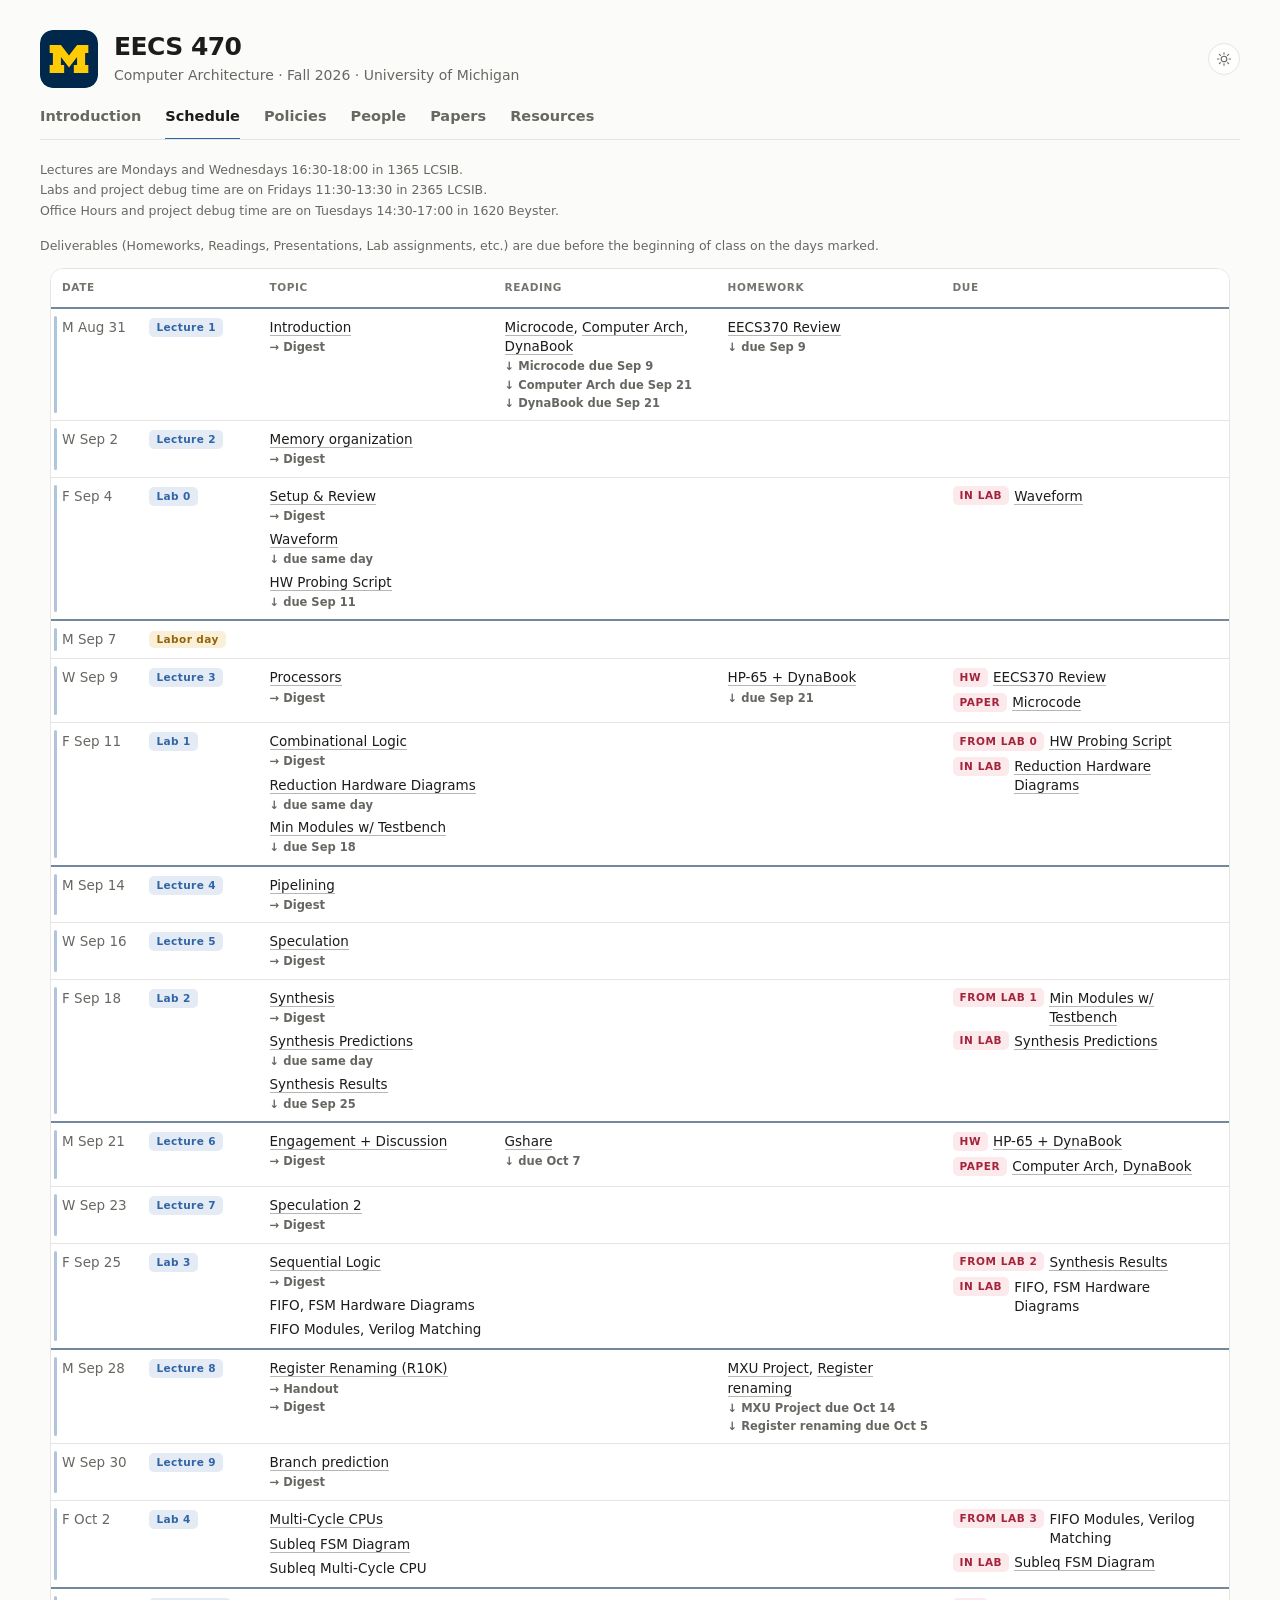
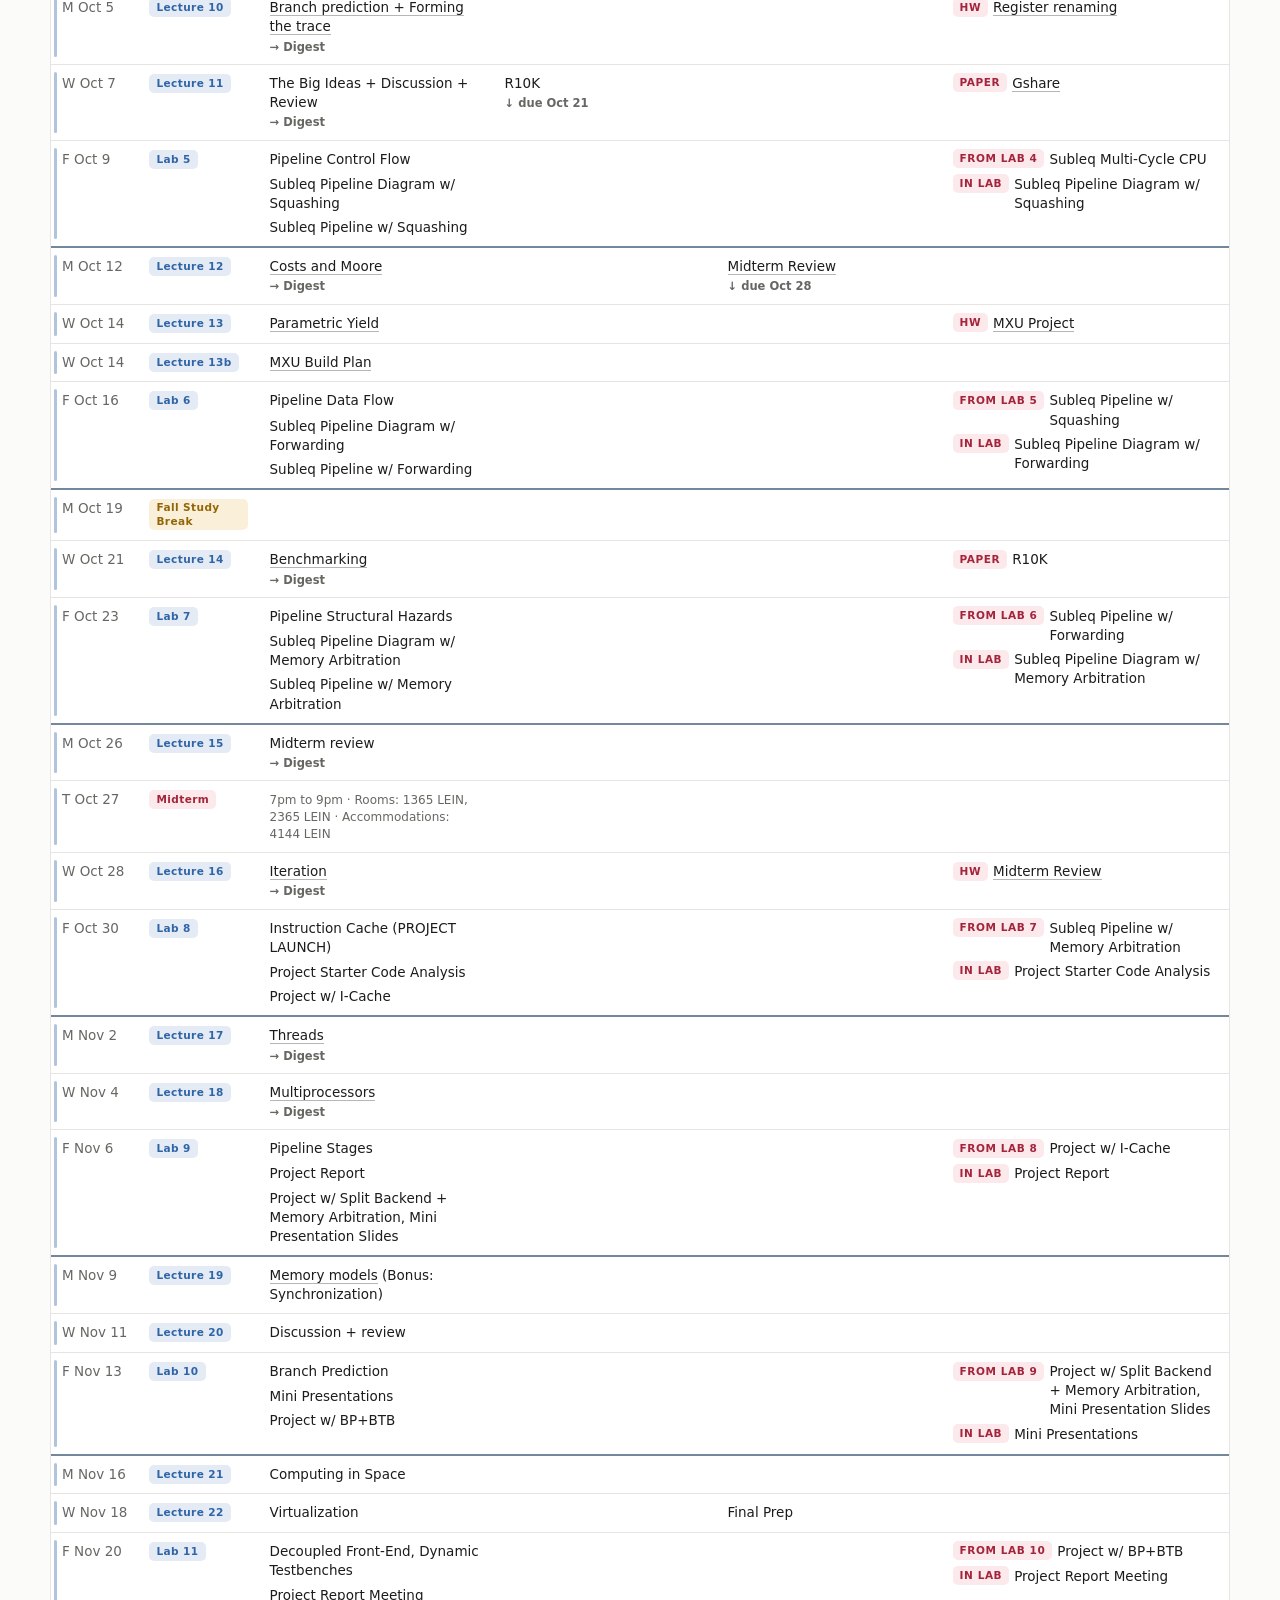
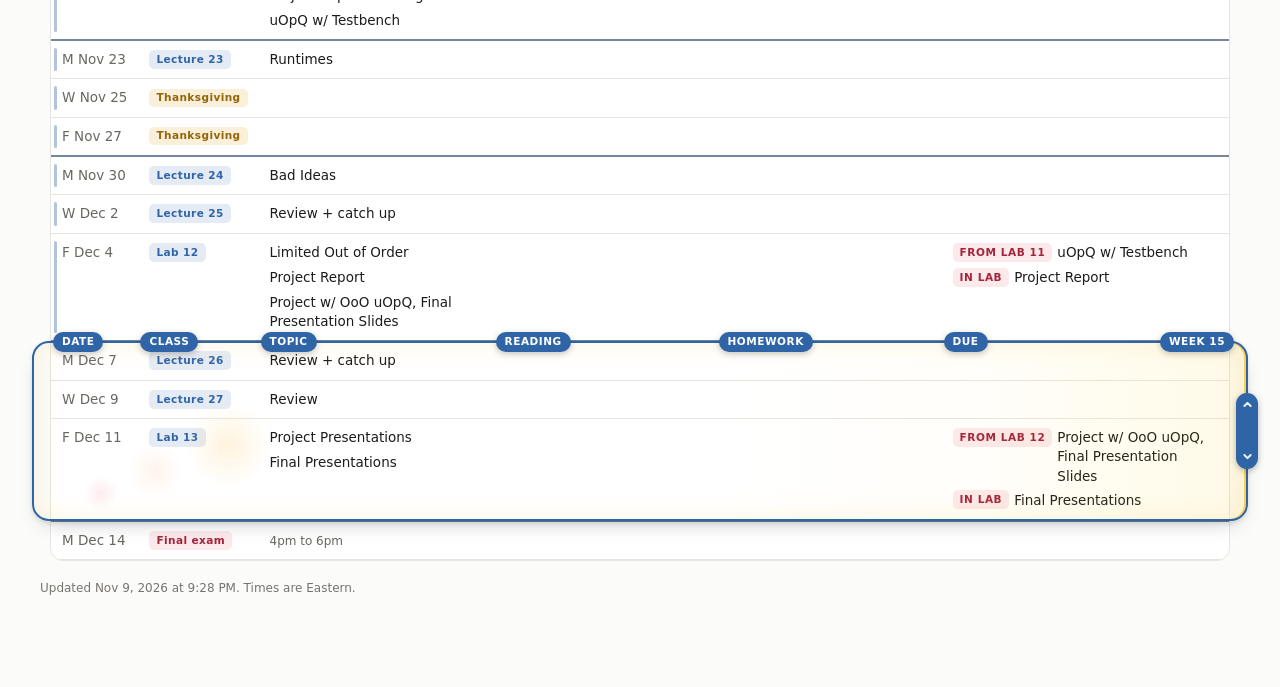
==== index.html @ 6b7c1218 "Repair the L18 slides link: the Nov 9 re-upload trashed the old Drive file Re-uploading the deck gav" ====
<!DOCTYPE html>
<html lang="en"><head><meta charset="utf-8">
<meta name="viewport" content="width=device-width,initial-scale=1">
<script>if(self!==top)document.documentElement.classList.add("embed")</script>
<title>EECS 470: Computer Architecture - University of Michigan - The Official Site</title>
<meta name="description" content="The official EECS 470 course site: the Fall 2026 schedule, syllabus and policies, lecture slides, readings and lab assignments. Computer architecture at the University of Michigan.">
<link rel="canonical" href="https://eecs470.com/">
<meta property="og:type" content="website">
<meta property="og:site_name" content="EECS 470">
<meta property="og:title" content="EECS 470: Computer Architecture - University of Michigan - The Official Site">
<meta property="og:url" content="https://eecs470.com/">
<meta property="og:description" content="The official EECS 470 course site: the Fall 2026 schedule, syllabus and policies, lecture slides, readings and lab assignments. Computer architecture at the University of Michigan.">
<meta property="og:image" content="https://eecs470.com/images/og-card.png">
<meta property="og:image:width" content="1200">
<meta property="og:image:height" content="630">
<meta name="twitter:card" content="summary_large_image">
<script type="application/ld+json">{"@context": "https://schema.org", "@type": "Course", "name": "EECS 470: Computer Architecture", "url": "https://eecs470.com/", "description": "The official EECS 470 course site: the Fall 2026 schedule, syllabus and policies, lecture slides, readings and lab assignments. Computer architecture at the University of Michigan.", "courseCode": "EECS 470", "provider": {"@type": "CollegeOrUniversity", "name": "University of Michigan", "url": "https://www.engin.umich.edu/"}, "hasCourseInstance": {"@type": "CourseInstance", "courseMode": "onsite", "instructor": {"@type": "Person", "name": "Kris Flautner"}}}</script>
<style>
/* Everything both pages need before either says anything of its own: the two
   palettes, the colour-scheme switch, the box model, the body type and the
   page frame. Written once because it was written twice and drifted — the
   reading template's body forgot the font, so the shared header rendered in
   the browser's default serif, and its shorter token list was a shade off in
   two places and missing --lens entirely.

   The same values twice for the palettes: no data-theme means follow the
   system, which is the state everyone starts in, and an explicit choice has to
   beat it in both directions. */
:root{ --bg:#fbfbfa;--panel:#fff;--ink:#1c1c1a;
 /* --muted has to clear 4.5:1 on every ground it lands on, and there are
    five: white, the page, the chip fill, and the two tinted note cards.
    #6f6f69 cleared white at 5.1 and failed the chips at 4.0 — a gap the
    reading pages used to paper over with a darker value of their own,
    until the two palettes were merged and the difference became a bug
    instead of a duplicate. Solved against the darkest of the five. */
 --muted:#676762;
 /* --faint labels the content rather than being content, but it still
    has to clear 4.5:1 — the old #9b9891 measured 2.8:1 on white. These
    are the lightest values that pass, solved for rather than picked.
    #797671 clears white but not --bg, which the footer sits on, so the
    value is the one that passes on both grounds. */
 --faint:#76746f;
 --line:#e7e5e1;--band:#f5f4f1;
 /* Week dividers carry the signature Blue (#00274C), softened toward the
    page — full strength read as too heavy a grid line. With row banding gone
    (all rows white for contrast), the divider alone carries the week rhythm. */
 --wkline:color-mix(in srgb,#00274C 55%,#fff);
 --accent:#0b6b5f;--accent-soft:#e4f1ee;--accent-line:#9fcdc4;
 /* Arboretum Blue (#2F65A7), the university's secondary blue, marks the week
    pane; maize (#FFCB05) is the focus ring. The signature Blue #00274C reads as
    near-black at this size and lost the pane against the page. Arboretum Blue is
    the palette's designated accent, which is exactly the pane's role. Kept as
    its own token rather than folded into --accent: the pane carries university
    identity, the accent carries the reading interface. */
 --lens:#2F65A7;--lens-on:#fff;--lens-focus:#FFCB05;
 --lens-fill:color-mix(in srgb,#2F65A7 9%,transparent);
 --lens-ink:#2F65A7;--lens-line:color-mix(in srgb,#2F65A7 24%,transparent);
 --today:#b8541f;--today-soft:#fdefe6;
 --off:#936507;--off-soft:#faf0da;
 /* The pane sits above the table again. Kept shallow: it lands on the
    rows just outside the current week, and those are still meant to be
    read. */
 --lens-shadow:0 10px 22px -12px rgba(20,20,18,.34),0 2px 5px rgba(20,20,18,.09);
 --lens-shadow-drag:0 18px 32px -12px rgba(20,20,18,.44),0 3px 8px rgba(20,20,18,.13);
 --lab:#5b4a8a;--lab-soft:#eeeaf7;--exam:#a4243b;--exam-soft:#fbe9ec;}
@media (prefers-color-scheme:dark){:root:not([data-theme=light]){ /* Deeper on a dark ground, where a light shadow is invisible. */
 --lens-shadow:0 14px 26px -12px rgba(0,0,0,.72),0 2px 6px rgba(0,0,0,.45);
 --lens-shadow-drag:0 22px 38px -12px rgba(0,0,0,.8),0 3px 9px rgba(0,0,0,.55);
 --bg:#141413;--panel:#1c1c1a;--ink:#ecebe7;--muted:#a09d95;--faint:#86837d;
 --line:#312f2b;--band:#1f1f1c;
 --wkline:color-mix(in srgb,#4f86c6 55%,#1c1c1a); /* signature Blue vanishes on a dark ground */
 --accent:#61c2b0;--accent-soft:#123531;--accent-line:#2a6b61;
 /* Arboretum Blue holds up on a dark ground too, so both themes use the same
    brand value; only the wash behind it is opened up. */
 /* Darkened from #4f86c6 so the white on the week badge and the grip
    clears 4.5:1; the wash below still mixes from the brand value. */
 --lens:#4879b3;--lens-on:#fff;--lens-focus:#FFCB05;
 --lens-fill:color-mix(in srgb,#4f86c6 15%,transparent);
 --lens-ink:#7fb0e8;--lens-line:color-mix(in srgb,#4f86c6 34%,transparent);
 --today:#eb975e;--today-soft:#3a2415;
 --off:#dfa63a;--off-soft:#2b2211;
 --lab:#ab9ae0;--lab-soft:#241d3a;--exam:#e8798c;--exam-soft:#3a1a20;}}
:root[data-theme=dark]{ /* Deeper on a dark ground, where a light shadow is invisible. */
 --lens-shadow:0 14px 26px -12px rgba(0,0,0,.72),0 2px 6px rgba(0,0,0,.45);
 --lens-shadow-drag:0 22px 38px -12px rgba(0,0,0,.8),0 3px 9px rgba(0,0,0,.55);
 --bg:#141413;--panel:#1c1c1a;--ink:#ecebe7;--muted:#a09d95;--faint:#86837d;
 --line:#312f2b;--band:#1f1f1c;
 --wkline:color-mix(in srgb,#4f86c6 55%,#1c1c1a); /* signature Blue vanishes on a dark ground */
 --accent:#61c2b0;--accent-soft:#123531;--accent-line:#2a6b61;
 /* Arboretum Blue holds up on a dark ground too, so both themes use the same
    brand value; only the wash behind it is opened up. */
 /* Darkened from #4f86c6 so the white on the week badge and the grip
    clears 4.5:1; the wash below still mixes from the brand value. */
 --lens:#4879b3;--lens-on:#fff;--lens-focus:#FFCB05;
 --lens-fill:color-mix(in srgb,#4f86c6 15%,transparent);
 --lens-ink:#7fb0e8;--lens-line:color-mix(in srgb,#4f86c6 34%,transparent);
 --today:#eb975e;--today-soft:#3a2415;
 --off:#dfa63a;--off-soft:#2b2211;
 --lab:#ab9ae0;--lab-soft:#241d3a;--exam:#e8798c;--exam-soft:#3a1a20;}
:root{color-scheme:light}
@media (prefers-color-scheme:dark){:root:not([data-theme=light]){color-scheme:dark}}
:root[data-theme=dark]{color-scheme:dark}
:root[data-theme=light]{color-scheme:light}
*{box-sizing:border-box}
html{scroll-behavior:smooth}
@media (prefers-reduced-motion:reduce){
 html{scroll-behavior:auto}
}
body{margin:0;background:var(--bg);color:var(--ink);
 font:15px/1.5 ui-sans-serif,-apple-system,"Segoe UI",Inter,system-ui,sans-serif;
 -webkit-font-smoothing:antialiased}
.wrap{max-width:1240px;margin:0 auto;padding:30px 20px 90px}
/* Embedded — framed by the infiniSym phone app (2026-09-16): the frame IS the
   schedule, so no masthead or tabs, tight margins, and the reader lands on
   today (see the week-pane block). Detected before first paint in <head>. */
.embed header{display:none}
.embed .wrap{padding:54px 8px 40px;overflow-x:hidden}   /* the app floats a Today pill over the top */
html.embed,.embed body{overflow-x:hidden}   /* the frame moves up and down only */
.embed .mnote{display:none}   /* meeting times + the deliverables rule: the frame is for the rows */
/* The wrapper is sized for a nine-column table. Prose needs a measure, or the
   essay runs a thousand pixels to the line. */
/* Left-aligned, capped at a readable measure. Centring was tried and reverted:
   it put the prose under a left-aligned header and title, so the page had two
   competing left edges. Starting every tab at the same left edge as the header
   is the stronger alignment, and the empty right-hand space costs nothing. */
.panel.prose{max-width:44rem}
/* The panel supplies the gap under the tabs; its first child should not add
   its own on top. */
.panel > *:first-child{margin-top:0}
/* The schedule's table sits on a card, and for a long time nothing else did —
   which is most of why the tabs read as different sites. The rule now is that
   a LIST OF THINGS gets the card and prose does not: the table, the two
   galleries, the roster, and the policies sheet, which is a set of rules
   rather than something read straight through. The Class 1 essay stays on the
   page, because boxing an essay makes it look like a sidebar. */


/* One face for the whole site, the schedule's. The serif was reserved for
   essays and handouts, which sounded like a rule and read like an accident:
   clicking from Resources into a reference page changed voice mid-thought. A
   pound heavier than the reference size (15px) because this also carries the
   Class 1 essay, which is long. */
.prose{font:16px/1.62 ui-sans-serif,-apple-system,"Segoe UI",Inter,system-ui,sans-serif}
.prose h1,.prose h2,.prose h3,.prose h4{
 font-family:ui-sans-serif,-apple-system,system-ui,sans-serif;
 line-height:1.25;letter-spacing:-.02em;margin:1.9em 0 .5em}
.prose h1{font-size:31px;margin-top:0}
.prose h2{font-size:23px}
.prose h3{font-size:18.5px}
.prose p{margin:0 0 1.15em}
/* One link style for the whole site: the schedule's. A link keeps the colour
   of the text around it and is marked by a faint rule underneath that firms up
   on hover. Colour is left to the chips, which use it to mean something —
   teal links were competing with them for the same signal. currentColor keeps
   the rule honest inside a muted summary and in dark mode alike. */
/* The card: the schedule table's surface, for content that is a list of
   things rather than prose to be read straight through. Declared here, in the
   shared prose stylesheet, so a standalone page can wear it as well as a tab
   — Questions to Ponder is a lookup table that happens to live at its own
   URL. */
.prose.card,
.prose .gallery,
.prose .people{background:var(--panel);border:1px solid var(--line);
 border-radius:13px}
.prose.card{padding:4px 34px 24px}
.prose a{color:inherit;text-decoration:none;
 border-bottom:1px solid color-mix(in srgb,currentColor 32%,transparent)}
.prose a:hover{border-bottom-color:currentColor}
.prose blockquote{margin:1.6em 0;padding:2px 0 2px 20px;
 border-left:2px solid var(--accent);color:var(--muted);font-size:15.5px;
 font-style:italic}
.prose blockquote p:last-child{margin:0}
.prose code{font:14px ui-monospace,SFMono-Regular,Menlo,monospace;
 background:var(--line);padding:1px 5px;border-radius:4px}
.prose pre{background:var(--line);padding:14px 16px;border-radius:9px;
 overflow-x:auto}
.prose pre code{background:none;padding:0}
.prose img{max-width:100%;height:auto;border-radius:8px}
/* A summary card above a long essay: set in sans at a smaller size so it reads
   as apparatus rather than as the opening paragraphs of the piece itself. */
.prose .tldr{background:var(--lens-fill);border:1px solid var(--lens-line);
 border-radius:14px;padding:20px 24px 22px;margin:0 0 2.6em;
 font-family:ui-sans-serif,-apple-system,system-ui,sans-serif;
 font-size:15px;line-height:1.6}
.prose .tldr h2{font-size:11px;font-weight:700;letter-spacing:.09em;
 text-transform:uppercase;color:var(--lens-ink);margin:0 0 12px}
.prose .tldr p{margin:0 0 .9em}
.prose .tldr ul{margin:0 0 .9em;padding-left:20px}
.prose .tldr li{margin:.5em 0}
.prose .tldr strong{color:var(--ink)}
.prose .tldr > *:last-child{margin-bottom:0}
.prose hr{border:0;border-top:1px solid var(--line);margin:2.4em 0}
.prose li{margin:.3em 0}
.prose table{border-collapse:collapse;width:100%;min-width:0;margin:1.5em 0;
 font-family:ui-sans-serif,-apple-system,system-ui,sans-serif;font-size:15px}
.prose th{text-align:left;font-size:11px;font-weight:700;letter-spacing:.06em;
 text-transform:uppercase;color:var(--muted);padding:0 12px 7px 0;
 border-bottom:1px solid var(--line)}
.prose th:last-child,.prose td:last-child{text-align:right;padding-right:0}
.prose td{padding:7px 12px 7px 0;border-bottom:1px solid var(--line)}
.prose tr:last-child td{border-bottom:0}
/* One person per row: portrait left, description filling the width beside it.
   Two people abreast was tried and read as a grid of cards; a single column
   reads as a list of people, which is what it is. */
/* The roster's card. Padding here rather than in the shared card rule
   further up: this rule is emitted later and its `padding:0` was quietly
   winning, so the portraits sat against the border. Top margin is nearly
   nothing — the panel's own 20px already stands the card off the tabs, and
   the page reads better with the roster high. */
.prose .people{margin:.2em 0 1em;padding:20px 34px;list-style:none}
.prose .people li{display:flex;gap:22px;align-items:center;margin:0 0 30px;
 font-family:ui-sans-serif,-apple-system,system-ui,sans-serif}
.prose .people li:last-child{margin-bottom:0}
.prose .people img{width:112px;height:112px;flex:0 0 112px;border-radius:50%;
 display:block;margin:0;background:var(--line)}
.prose .people h3{font-size:16.5px;margin:0 0 6px;letter-spacing:-.01em}
.prose .people p{font-size:14.5px;line-height:1.6;color:var(--muted);margin:0}
.prose .people p .chip{color:var(--lens-ink)}
.prose .people p .chip.gsi{color:var(--lab)}
.prose .people p .chip.ia{color:var(--accent)}
/* Resource gallery: cover on the left, title and summary on the right, one
   document per row — the People page's shape, which suits a scan-down list. */
/* Indented under its group heading, so the headings own the left margin and
   the documents read as belonging to them. */
.prose .gallery{margin:.5em 0 2.2em;padding:16px 34px 18px;list-style:none}
/* The row is the card, and it is the row that highlights — the link lives on
   the cover and the title instead of wrapping the whole thing, so a summary
   can carry links of its own. Centred, not top-aligned: covers are several
   different heights, and a one-line summary hanging off the top of a tall
   cover read as a mistake. */
.prose .gallery > li{display:flex;gap:36px;align-items:center;
 padding:10px;margin:0 -10px;border-radius:10px;
 font-family:ui-sans-serif,-apple-system,system-ui,sans-serif}
.prose .gallery > li:hover{background:var(--band)}
/* A card with a long summary keeps its cover at the top, beside the title,
   rather than floating halfway down an essay. */
.prose .gallery > li.tall{align-items:flex-start}
.prose .gallery > li.tall .shot{margin-top:4px}
.prose .gallery .shot{text-decoration:none;border-bottom:0}
.prose .gallery h3 a{color:inherit}

/* A cover keeps the proportions of the page it came from: a slide deck is
   landscape, a paper portrait. Squeezing both into one portrait box left the
   decks as a stripe in the middle of a lot of empty card. So the column is
   sized for the widest cover and each one is centred in it — the summaries
   still share a left edge, and the covers share a centre line down the page.
   The two bounds are picked so a portrait page and a 16:9 slide come out at
   about the same area, and neither dwarfs its neighbours. */
.prose .gallery .shot{flex:0 0 132px;display:flex;justify-content:center}
/* Lifted off the page, the way the documents themselves would be. Two layers:
   a tight one that reads as contact with the page, and a wider, softer one
   that gives it height. */
.prose .gallery .cover{max-width:132px;max-height:118px;width:auto;height:auto;
 border-radius:3px;border:1px solid var(--line);background:var(--panel);
 box-shadow:0 1px 2px rgba(20,20,18,.10),0 6px 14px -5px rgba(20,20,18,.26)}
/* A logo is not a document: no border, panel or shadow, and a little smaller
   than a cover so it does not outweigh the first pages beside it. */
.prose .gallery .cover.logo{border:0;background:none;box-shadow:none;
 border-radius:0;max-width:104px;max-height:96px}
/* On a dark ground a grey shadow disappears; only a black one still reads. */
@media (prefers-color-scheme:dark){:root:not([data-theme=light]) .prose .gallery .cover,
:root:not([data-theme=light]) .prose .gallery .shot.tile{
 box-shadow:0 1px 2px rgba(0,0,0,.5),0 7px 16px -5px rgba(0,0,0,.62)}}
:root[data-theme=dark] .prose .gallery .cover,
:root[data-theme=dark] .prose .gallery .shot.tile{
 box-shadow:0 1px 2px rgba(0,0,0,.5),0 7px 16px -5px rgba(0,0,0,.62)}
/* The theme shadow rules outrank .cover.logo, so say it again for dark. */
@media (prefers-color-scheme:dark){:root:not([data-theme=light]) .prose .gallery .cover.logo{
 box-shadow:none}}
:root[data-theme=dark] .prose .gallery .cover.logo{box-shadow:none}
.prose .gallery h3{font-size:15px;margin:0 0 4px;line-height:1.35}
/* A summary-less entry renders as a text tile: the title occupies the cover's
   slot and is the whole card. Dressed like a cover — border, panel, lift — so
   the column keeps one visual rhythm. */
.prose .gallery .shot.tile{box-sizing:border-box;min-height:76px;
 align-items:center;text-align:center;padding:12px 10px;
 font-size:14px;font-weight:600;line-height:1.35;
 border-radius:3px;border:1px solid var(--line);background:var(--panel);
 box-shadow:0 1px 2px rgba(20,20,18,.10),0 6px 14px -5px rgba(20,20,18,.26)}
.prose .gallery li:hover .shot.tile{text-decoration:underline;
 text-underline-offset:2px}
.prose .gallery li:hover h3 a{text-decoration:underline;
 text-underline-offset:2px}
.prose .gallery p{font-size:14px;line-height:1.55;color:var(--muted);margin:0}
/* A long summary keeps its paragraphs and lists, in the same small muted
   face, with ordinary spacing between blocks. */
.prose .gallery .sum p,.prose .gallery .sum li{font-size:14px;line-height:1.55;
 color:var(--muted)}
.prose .gallery .sum p{margin:0 0 .8em}
.prose .gallery .sum p:last-child{margin-bottom:0}
.prose .gallery .sum ul{margin:.4em 0 .8em;padding-left:1.3em;list-style:disc}
.prose .gallery .sum li{margin:.25em 0}
.prose .gallery + h2{margin-top:1.6em}
/* A group's lead essay sits between its heading and its cards, at the prose
   measure; the cards then follow at their usual spacing. */
.prose .lead{margin:0 0 1.4em}
.prose .lead p,.prose .lead li{font-size:16px;line-height:1.6}
@media (max-width:520px){
 .prose.card,.prose .people,.prose .gallery{padding-left:16px;
  padding-right:16px}
 .prose .gallery .shot{flex:0 0 96px}
 .prose .gallery .cover{max-width:96px;max-height:86px}
 .prose .gallery .cover.logo{max-width:76px;max-height:70px}
 .prose .gallery > li{gap:26px}
}

@media (max-width:520px){
 .prose .people li{gap:16px;margin-bottom:24px}
 .prose .people img{width:88px;height:88px;flex-basis:88px}}


.mnote{font-size:12.5px;line-height:1.65;color:var(--muted);margin:14px 0 12px}
/* Three gaps were stacking under the tab rule — the header's margin, the
   panel's padding and the note's own margin — which left the standing notes
   floating a long way from the tabs they belong to. The header's margin is
   the one that means something; the schedule drops the other two. Prose pages
   keep the padding: a heading wants the extra air, a line of grey text does
   not. */
.panel[data-tab=schedule]{padding-top:0}
.panel > .mnote:first-child{margin-top:0}

/* The current week is marked by a pane that floats over the rows and drops a
   shadow onto them, rather than by tinting cells. It is translucent so the
   schedule reads straight through it, and it can be dragged to another week —
   useful before term starts, when "this week" is not yet the interesting one.
   Its z-index sits above the sticky header's, so it stays visibly on top when
   scrolled past rather than sliding underneath — it is an overlay on the whole
   table, and disappearing behind the header made it read as part of the rows. */
/* The pane marks the week with light rather than paint. A translucent fill
   tinted every word under it — measured, it cost about a fifth of the text's
   contrast — and the fix is not a friendlier colour but not covering the text
   at all: the week stays as it is and everything outside it drops into a faint
   shade, which is the 9999px spread below.

   The warmth is a sun flare whose source is the grip on the right edge. Light
   falls off leftwards and dies before the Topic column; three ghosts trail to
   the lower left along the line back to the source, the way a real chain
   lands, and they sit in the Date and chip columns where there is least to
   obscure. Warm near the source, cooling to rose at the far end. Measured
   against the same rows undimmed, the text under all of it is unchanged.

   Gradients only, no filter:blur() — this element transitions its top and
   height for 340ms on every week change, and a blur would make that stutter
   on a phone. */
/* The overhang has to exceed the corner radius. At -9px the arc turned
   back inside the table's own width, so the week divider ran on past the
   curve and showed as a stub beyond each corner. At -18px the arc is
   finished before the table's edge and the border meets the rule flat.
   .wrap's 20px padding is the ceiling; this leaves 2px. */
.lens{position:absolute;left:-18px;right:-18px;z-index:3;border-radius:17px;pointer-events:none;
 /* 2px, stated honestly. 2.5px reported a used width of 2px anyway, and
    the handle's offset is derived from this number. */
 border:2px solid var(--lens);
 background:
  radial-gradient(circle 42px at 16% 58%, rgba(255,198,95,.21), rgba(255,198,95,0) 100%),
  radial-gradient(circle 27px at 10% 73%, rgba(255,178,120,.15), rgba(255,178,120,0) 100%),
  radial-gradient(circle 17px at 5.5% 85%, rgba(244,140,160,.17), rgba(244,140,160,0) 100%),
  linear-gradient(270deg, rgba(255,203,5,.095), rgba(255,203,5,.025) 22%,
                          rgba(255,203,5,0) 44%);
 box-shadow:var(--lens-shadow),
            inset -2px 0 0 rgba(255,190,40,.72),
            inset 0 0 26px 2px rgba(255,196,80,.16);
 transition:top .34s cubic-bezier(.22,.7,.24,1),height .34s cubic-bezier(.22,.7,.24,1)}
/* While dragging the pane still eases between weeks, just faster, so following
   the grip feels like pushing something with weight rather than teleporting. */
.lens.dragging{transition:top .17s cubic-bezier(.3,.85,.35,1),height .17s cubic-bezier(.3,.85,.35,1);
 box-shadow:var(--lens-shadow-drag),
            inset -2px 0 0 rgba(255,205,60,.95),
            inset 0 0 34px 4px rgba(255,196,80,.28)}
.lens.nofx{transition:none}
/* Reduced motion has to be stated AFTER .lens, not before it. A media query
   adds no specificity, so the earlier rule lost to the plain .lens selector
   and the pane kept easing for anyone who had asked it not to. */
@media (prefers-reduced-motion:reduce){.lens,.lens.dragging{transition:none}}

/* One capsule on the pane's edge, read top to bottom: back a week, drag,
   forward a week. Kept as a single shape rather than three floating controls
   so it still reads as the pane's handle; the arrows are what make it usable
   with a thumb, where dragging a 12px bar is a poor target. */
/* half the capsule + half the border = 11 + 1. `right` is measured from the
   padding box, so half the capsule alone centres it on the *inside* of the
   border; adding the border's half moves it to the middle of the painted
   line. Measured in painted pixels, not from getBoundingClientRect, which
   reports the border box and hides the difference. The room for the outer
   half comes from .tblshell's margin. */
.gripstack{position:absolute;right:-12px;top:50%;transform:translateY(-50%);
 display:flex;flex-direction:column;width:22px;border-radius:11px;
 background:var(--lens);overflow:hidden;pointer-events:auto;
 box-shadow:0 2px 6px rgba(20,20,18,.28)}
.gripstack button{border:0;padding:0;background:none;color:var(--lens-on);
 display:grid;place-items:center}
/* Inset, because the capsule clips anything drawn outside it. */
.gripstack button:focus-visible{outline:2px solid var(--lens-focus);
 outline-offset:-3px;border-radius:9px}
.step{height:24px;cursor:pointer;opacity:.92;touch-action:manipulation}
.step:hover{opacity:1;background:color-mix(in srgb,var(--lens-on) 18%,transparent)}
.step:disabled{opacity:.32;cursor:default;background:none}
.step svg{width:11px;height:11px;fill:none;stroke:currentColor;stroke-width:2.2;
 stroke-linecap:round;stroke-linejoin:round}
.grip{height:28px;cursor:grab;touch-action:none;position:relative}
.grip:hover{background:color-mix(in srgb,var(--lens-on) 12%,transparent)}
.grip:active{cursor:grabbing}
/* The column names, repeated along the pane's top edge in the same badge as
   the week label. The real header row is pinned to the top of the window,
   which is nowhere near the pane once you have scrolled into the term — this
   puts the same words where the reader is already looking. Each badge is
   placed so its text starts where its column's text starts, and any that
   would run into the week label is dropped rather than drawn over it. */
/* Faded rather than switched: the badges come and go as the pane moves, and
   appearing mid-glide reads as a glitch. Starts transparent so the first paint
   on week 1 shows nothing at all rather than a badge that blinks out. */
.lenshead{position:absolute;left:0;right:0;top:0;height:0;pointer-events:none;
 opacity:0;transition:opacity .28s ease}
.lenshead.on{opacity:1}
.lenscol{position:absolute;top:-11px;white-space:nowrap;
 font-size:10.5px;font-weight:680;letter-spacing:.05em;text-transform:uppercase;
 color:var(--lens-on);background:var(--lens);padding:2px 9px;border-radius:20px;
 box-shadow:0 2px 6px rgba(20,20,18,.24)}
.lenslab{position:absolute;right:12px;top:-11px;pointer-events:auto;
 font-size:10.5px;font-weight:680;letter-spacing:.05em;text-transform:uppercase;
 color:var(--lens-on);background:var(--lens);padding:2px 9px;border-radius:20px;
 box-shadow:0 2px 6px rgba(20,20,18,.24);white-space:nowrap}
.lenslab button{font:inherit;color:inherit;background:none;border:0;padding:0 0 0 7px;
 cursor:pointer;opacity:.85}
.lenslab button:hover{opacity:1}

/* Inset from the panel so the pane can overhang the table by more than its
   corner radius AND the handle can sit centred on the pane's edge without
   either running past the page's padding. 10px is exactly what the handle's
   outer half needs once the pane is 19px wide of the table. */
.tblshell{position:relative;margin:0 10px}
.tblwrap{overflow-x:auto;border:1px solid var(--line);border-radius:13px;
 background:var(--panel)}
/* The 900px floor is the schedule's alone — nine columns below that are
   unreadable, and .tblwrap scrolls to give them room. As a bare `table` rule
   it also reached the Policies grade table, which then ran 220px past its
   card. Scoped to the schedule's own table. */
#sched{border-collapse:collapse;width:100%;min-width:900px;font-size:13.5px}
thead th{position:sticky;top:0;z-index:2;background:var(--panel);text-align:left;
 font-size:10.5px;font-weight:680;letter-spacing:.055em;text-transform:uppercase;color:var(--faint);
 padding:11px 11px;border-bottom:1px solid var(--line);white-space:nowrap}
td{padding:9px 11px;border-bottom:1px solid var(--line);vertical-align:top;line-height:1.42}
tr.wkstart td{border-top:2px solid var(--wkline)}
tr.today td{background:var(--today-soft)}
tr.today td:first-child{box-shadow:inset 3px 0 0 var(--today)}
/* Days already behind us carry a thin translucent Arboretum-Blue pill down
   their left edge — a quiet "done" tick that also makes the boundary between
   past and upcoming findable at a glance. */
tr.past td.c-dt::before{content:"";position:absolute;left:3px;top:7px;bottom:7px;
 width:3px;border-radius:99px;
 background:color-mix(in srgb,var(--lens) 38%,transparent)}
td.c-dt{position:relative;white-space:nowrap;color:var(--muted);font-variant-numeric:tabular-nums;width:86px}
tr.today td.c-dt{color:var(--today);font-weight:640}
td.c-cl{width:78px}
/* Off-screen but in the accessibility tree: the phone layout carries the
   column name in the cell, and above that width the header row already says
   it, so showing both would be a stutter. `vh` is the same trick for a header
   that is deliberately blank on screen. */
.clab,.vh{position:absolute;width:1px;height:1px;margin:-1px;padding:0;
 overflow:hidden;clip-path:inset(50%);white-space:nowrap;border:0}
td.c-tp{font-weight:530;min-width:170px}
td.c-tp .sub{display:block;font-weight:400;font-size:12px;color:var(--muted);margin-top:2px}
/* Every dimension of a pill is stated relative to the text it sits beside —
   size, padding and the lift below — so the whole pill scales with its
   neighbour and one alignment holds at every breakpoint. Fixed pixels were
   what made this need a new fudge factor per screen size: the text grew from
   13.5px to 14px on a phone while the pill stayed 10.5px, so a lift tuned on
   the desktop table came out wrong on a card.
   The .15em lift is measured, not guessed. An inline-block sits on the text
   baseline, which puts a pill's small type on the same baseline as the larger
   type beside it — baselines agreeing while the boxes plainly do not. What
   the eye actually compares is the middle of the capitals, half a cap-height
   above the baseline, and the pill's own middle. Raising the pill by .15em of
   its own size brings those two within a quarter pixel of each other, at
   every width and for every kind of pill. (Verified in a browser against the
   real page: probe for the baseline, cap height from canvas metrics, then the
   gap between pill centre and cap centre.) */
.chip{display:inline-block;font-size:.78em;font-weight:680;letter-spacing:.04em;
 padding:.19em .66em;border-radius:5px;
 background:color-mix(in srgb,var(--lens) 13%,var(--panel));
 color:var(--lens-ink);white-space:nowrap;vertical-align:.15em}
/* Labs wear the same Arboretum Blue as lectures (instructor's call,
   2026-09-01) — both are class meetings; only exams and days off differ. */
.chip.exam{background:var(--exam-soft);color:var(--exam)}
.chip.off{background:var(--off-soft);color:var(--off);white-space:normal;line-height:1.3}
/* The label on a Due entry — "In Lab:", "HW:" — reads as a pill rather than as
   part of the sentence, so a column of mixed deadlines can be scanned by kind.
   Uppercase like the column headers, and red because everything in this column
   is something owed. */
.chip.tag{background:var(--exam-soft);color:var(--exam);text-transform:uppercase;
 letter-spacing:.055em}
/* The roster wears the same pills as the schedule. Three roles, three colours,
   so the staff can be read by kind at a glance the way a week can. Lectures
   and labs share Arboretum Blue, so the two teaching roles borrow the exam and
   accent hues rather than adding a fourth family. Measured: 5.1, 6.4 and 5.5
   to 1 in light, 6.4 and 6.2 in dark. */
.prose .people .chip.role{font-size:11px;margin-right:.4em;vertical-align:.08em}
.prose .people .chip.gsi{background:var(--lab-soft);color:var(--lab)}
.prose .people .chip.ia{background:var(--accent-soft);color:var(--accent)}
/* Label beside deliverable, in two columns rather than one run of text, so a
   name too long for the cell wraps under itself and the column of pills stays
   a column. The pill column takes the width of its pill; the deliverable takes
   the rest. Grid items do not answer to vertical-align, so the .15em lift the
   pills get everywhere else is applied here as a relative offset instead —
   same distance, same reason. */
td.a .tagged{display:grid;grid-template-columns:auto 1fr;gap:0 5px;
 align-items:baseline}
td.a .tagged > .chip.tag{position:relative;top:-.15em}
/* Several deliverables in one cell stack, so each pill starts a line and the
   eye can count what is owed without reading. */
td.a .item{display:block}
td.a .item + .item{margin-top:5px}
/* What a lab hands out, under its topic: the Due column's pill-led lines at
   the cells' weight rather than the topic's, each closed by an arrow —
   "↓ due Sep 18" for a post-lab, "↓ due same day" for work owed on the spot. */
td.c-tp .labwork{display:block;font-weight:400;margin-top:6px}
td.c-tp .labwork .item{display:block}
td.c-tp .labwork .item + .item{margin-top:5px}
td.c-tp .tagged{display:grid;grid-template-columns:auto 1fr;gap:0 5px;
 align-items:baseline}
/* Under the topic the pill is suppressed — the arrow already distinguishes a
   post-lab from in-lab work — so the line is one box, not a label and a box. */
td.c-tp .tagged.notag{display:block}
td.c-tp .tagged > .chip.tag{position:relative;top:-.15em}
span.due{display:block;margin-top:2px;font-size:11.5px;font-weight:560;
 white-space:nowrap;color:var(--muted)}
/* Full strength: at 85% the muted grey landed at 3.7:1, and --muted on its
   own already clears the bar. The arrows were dimmed to sit under their
   assignment, and the smaller type does that on its own. */
a.due{display:block;margin-top:2px;font-size:11.5px;font-weight:560;
 white-space:nowrap;color:var(--muted);border:0 !important}
/* Landing on a row via a due arrow lights the day in the site's blue and
   lets it fade over 5s — long enough to find, in the Arboretum wash rather
   than the accent teal the instructor vetoed. A fade of color only, so it
   stays on under reduced motion (nothing moves) and never sticks around. */
@keyframes flashrow{from{background:color-mix(in srgb,var(--lens) 22%,var(--panel))}
 to{background:transparent}}
tbody tr:target td{animation:flashrow 5s ease-out}
@keyframes flashmark{from{background:var(--lens-fill)}to{background:transparent}}
.prose :target{animation:flashmark 2s ease-out;scroll-margin-top:14px}
/* Schedule links wear the ink color, not the accent — the instructor found
   the teal read as fainter than the surrounding text. The soft underline is
   the whole affordance, firming up on hover. currentColor keeps it honest in
   past rows (faint) and dark mode alike. */
tbody a{color:inherit;text-decoration:none;
 border-bottom:1px solid color-mix(in srgb,currentColor 32%,transparent)}
tbody a:hover{border-bottom-color:currentColor}
footer{margin-top:18px;font-size:12px;color:var(--faint)}

@media (max-width:760px){
 /* Below this width a nine-column table cannot be read, only scrolled. Each
    row becomes a card and every value carries its column name, so the same
    markup serves both without a second table or any JavaScript. */
 .mnote{margin:10px 0}
 .tblshell{margin:0 9px}
 .tblwrap{overflow:visible;border:0;background:transparent;border-radius:0}
 #sched{display:block;width:100%;min-width:0;font-size:14px}
 thead{display:none}
 tbody{display:block}
 tbody tr{display:block;padding:11px 13px 12px;margin-bottom:8px;
  border:1px solid var(--line);border-radius:12px;background:var(--panel)}
 tbody tr.wkstart{margin-top:16px}
 tbody tr:first-child{margin-top:0}
 tbody tr.today{background:var(--today-soft);border-color:var(--today)}
 /* The card is the separator. Rules between every field made a five-field
    card look like a form; the small caps labels already mark where each value
    starts, so plain spacing reads better. The blanket box-shadow reset matters:
    the desktop week-start rule (tr.wkstart td) draws a divider with both a
    border and a shadow, and it out-ranks a plain `tbody td` reset on
    specificity — so both need !important here or stray segments reappear
    above the date and chip on every week-start card. */
 tbody td{display:block;padding:0;background:none !important;
  border:0 !important;box-shadow:none !important}
 tr.past td.c-dt::before{content:none}
 tbody td:empty{display:none}
 td.c-dt{display:inline;font-weight:650;color:var(--muted);width:auto}
 tr.today td.c-dt{color:var(--today)}
 td.c-cl{display:inline;margin-left:8px;width:auto}
 /* Topic joins the date and chip on the card's first line. It is the thing
    that says what the day is about, and giving it a line of its own read
    as a heading over the assignments below rather than as part of the
    day's identity. Inline, so a long topic wraps under itself. */
 td.c-tp{display:inline;margin-left:8px;font-size:15px;font-weight:560;
  min-width:0}
 td.c-tp .sub{display:block;margin-left:0}
 /* The handouts drop under the card's first line like an assignment cell.
    No heading over them: the column names an assignment cell brings back here
    earn their place by saying which column the card is showing, and this block
    has no column — it sits under the topic, and on a narrow card a word above
    the topic's own lines read as a stray label rather than as a heading. */
 td.c-tp .labwork{display:block;margin:10px 0 0;font-size:15px}
 td.a{margin-top:10px}
 /* On the card the label is shown, so every part of the off-screen trick
    has to be undone, not just `display`. */
 td.a .clab{position:static;width:auto;height:auto;margin:0 0 1px;padding:0;
  overflow:visible;clip-path:none;display:block;
  font-size:10px;font-weight:700;letter-spacing:.06em;text-transform:uppercase;
  color:var(--faint)}
 a.due{margin-top:3px}
 .lens{left:-5px;right:-5px;border-radius:15px}
 /* Bigger where it is tapped rather than pointed at. */
 .gripstack{right:-14.5px;width:27px;border-radius:13.5px}
 .step{height:29px}
 .step svg{width:12px;height:12px}
 .grip{height:27px}
 .lenshead{display:none}
 .lenslab{right:8px;top:-10px;font-size:10px}
}
@media print{
 body{background:#fff;color:#000}
 .prose{font-size:11pt}
 .wrap{max-width:none;padding:0}
 .prose a{color:#000;text-decoration:none}
 .prose h1,.prose h2,.prose h3,.prose h4{break-after:avoid;page-break-after:avoid}
 .prose blockquote,.prose pre,.prose img{break-inside:avoid;page-break-inside:avoid}
}
@media print{
 body{font-size:8.6pt}
 .lens,.tabs{display:none}
 .panel{padding-top:0}
 .prose .people li{break-inside:avoid;page-break-inside:avoid}
 .tblwrap{border:0;overflow:visible}#sched{min-width:0}
 thead th{position:static;color:#000;border-bottom:1.5px solid #000}
 tr.today td{background:#fff !important}
 tr.today td:first-child{box-shadow:none}
 tr.past td.c-dt::before{content:none}
 tr{page-break-inside:avoid}
 tbody a{color:#000;border:0}
}


header{margin-bottom:20px}
h1{font-size:25px;font-weight:650;letter-spacing:-.022em;margin:0}
.sub{color:var(--muted);font-size:14px;margin:3px 0 0}
/* Tabs scroll away with the header rather than pinning: the schedule is the
   page, and a permanent strip of chrome above 47 rows costs more than it
   returns. Anchors, not buttons, so a tab is linkable and Back works. */
/* The tab row scrolls inside itself rather than widening the page: a page that
   scrolls sideways makes every card look broken. Below 600px it stops scrolling
   and becomes a grid instead — see the note there. scrollbar-width:none because
   it would sit on the rule. */
.tabs{display:flex;gap:24px;margin:18px 0 0;border-bottom:1px solid var(--line);
 overflow-x:auto;scrollbar-width:none}
.tabs::-webkit-scrollbar{display:none}
.tab{font-size:14.5px;font-weight:560;color:var(--muted);text-decoration:none;
 padding:0 0 10px;margin-bottom:-1px;border-bottom:2px solid transparent;
 white-space:nowrap}
.tab:hover{color:var(--ink)}
.tab[aria-current=page]{color:var(--ink);border-bottom-color:var(--lens)}
.tab:focus-visible{outline:2px solid var(--lens-focus);outline-offset:3px;
 border-radius:3px}
.panel{padding-top:20px}
.panel[hidden]{display:none}
/* The subpage's own name is the h1, so its brand line is a paragraph
   dressed as one. */
.titlebar .brand{font-size:25px;font-weight:650;letter-spacing:-.022em;
 margin:0;line-height:1.2}
/* Six tabs stand between the top of the page and the table, and a keyboard
   user meets them on every visit. Off-screen until focused. */
.skip{position:absolute;left:-9999px;top:0;z-index:20;
 font:600 14px/1 ui-sans-serif,-apple-system,system-ui,sans-serif;
 background:var(--panel);color:var(--ink);padding:12px 16px;
 border:1px solid var(--line);border-radius:0 0 10px 0;text-decoration:none}
.skip:focus{left:0}
.titlebar{display:flex;align-items:center;gap:16px}
/* Pushed to the far right of the header by margin, so it needs no width of its
   own and the title keeps the space it had. The icon names the theme you are
   in, not the one you would get: a sun that turns into a moon reads as state,
   while a moon in daylight reads as a broken toggle. */
.themesw{margin-left:auto;flex:0 0 auto;width:32px;height:32px;
 display:grid;place-items:center;cursor:pointer;padding:0;
 border:1px solid var(--line);border-radius:50%;
 background:var(--panel);color:var(--muted)}
.themesw:hover{color:var(--ink);border-color:var(--faint)}
.themesw:focus-visible{outline:2px solid var(--lens-focus);outline-offset:2px}
.themesw svg{width:16px;height:16px;fill:none;stroke:currentColor;
 stroke-width:1.7;stroke-linecap:round;stroke-linejoin:round}
/* A 32px circle is a small thumb target, so the touch area is widened past the
   ring rather than the ring being made bigger than the header wants. */
@media (pointer:coarse){.themesw{position:relative}
 .themesw::after{content:"";position:absolute;inset:-7px}}
.themesw .moon{display:none}
@media (prefers-color-scheme:dark){:root:not([data-theme=light]) .themesw .moon{display:block}
 :root:not([data-theme=light]) .themesw .sun{display:none}}
:root[data-theme=dark] .themesw .moon{display:block}
:root[data-theme=dark] .themesw .sun{display:none}
@media print{.themesw{display:none}}
/* Centring the boxes leaves the text visibly low: the h1's half-leading
   sits above the caps while the subtitle's descenders hang below.
   Tightening the heading's leading puts the *ink* on the logo's centre —
   measured, not guessed: 1.5 is 2.2px low, 1.2 is 0.2px. */
.titlebar h1{line-height:1.2}
/* The radius is in the SVG too, so the mark is correct wherever it is used;
   this also rounds a raster logo if one is swapped in for the official file. */
.logo{width:58px;height:58px;flex:0 0 auto;border-radius:13px;display:block}
@media (max-width:640px){.logo{width:46px;height:46px;border-radius:11px}}
/* Six tabs need 524px of row; a 360px phone offers 332px, and the labels alone
   are 435px — no gap or font size fits them on one line at a readable size. So
   below 600px (measured: they still fit at 600, not at 520) the row becomes a
   three-column grid and every tab is on screen. Scrolling was worse than it
   looked: there is no scrollbar and no fade, so half the site was not merely
   awkward to reach but invisible, and following a link to a tab off the right
   edge left nothing visibly selected.

   Each cell carries its own baseline rather than the container carrying one.
   With a single rule under the whole nav, the active tab in the first row
   underlines against nothing — the mark floats in the middle of the block. */
@media (max-width:600px){
 .tabs{display:grid;grid-template-columns:repeat(3,minmax(0,1fr));
  gap:0 10px;overflow:visible;border-bottom:0}
 /* clamp rather than a second breakpoint: "Introduction" is the longest label
    and at a fixed 13.5px it clips in a 90px column on a 320px phone. */
 .tab{font-size:clamp(11.5px,3.6vw,13.5px);text-align:center;padding:8px 0 7px;
  margin-bottom:0;border-bottom:2px solid var(--line)}
 .tab[aria-current=page]{border-bottom-color:var(--lens)}
}


/* The header's responsive rules live with the header, not in the schedule
   page's mobile block — a subpage never sees that block, and the page
   frame has to narrow on a phone wherever the header appears. */
@media (max-width:760px){
 .wrap{padding:20px 14px 70px}
 .titlebar h1,.titlebar .brand{font-size:21px}
 .tabs{gap:18px}
}

</style>
<script>/* Before first paint: a stored choice must beat the system preference
   without the page flashing the other theme first. */
(function(){try{var t=localStorage.getItem("theme");
if(t==="dark"||t==="light")document.documentElement.dataset.theme=t;}catch(e){}})();</script>
</head><body>
<a class="skip" href="#main">Skip to the schedule</a>
<div class="wrap">
<header>
  <div class="titlebar">
    <img class="logo" src="images/michigan-m.svg" alt="University of Michigan">
    <div>
      <h1>EECS 470</h1>
      <p class="sub">Computer Architecture · Fall 2026 · University of Michigan</p>
    </div>
    <button class="themesw" id="themesw" type="button" aria-pressed="false"
        aria-label="Switch to dark theme" title="Switch to dark theme">
  <svg class="sun" viewBox="0 0 24 24" aria-hidden="true"><circle cx="12" cy="12" r="4.2"/>
  <path d="M12 2.6v2.1M12 19.3v2.1M4.3 12H2.2M21.8 12h-2.1M6.6 6.6 5.1 5.1M18.9 18.9l-1.5-1.5M17.4 6.6l1.5-1.5M5.1 18.9l1.5-1.5"/></svg>
  <svg class="moon" viewBox="0 0 24 24" aria-hidden="true">
  <path d="M20.5 14.6A8.6 8.6 0 0 1 9.4 3.5a8.6 8.6 0 1 0 11.1 11.1Z"/></svg>
</button>
  </div>
  <nav class="tabs"><a class="tab" href="#introduction" data-tab="introduction">Introduction</a><a class="tab" href="#schedule" data-tab="schedule" aria-current="page">Schedule</a><a class="tab" href="#policies" data-tab="policies">Policies</a><a class="tab" href="#people" data-tab="people">People</a><a class="tab" href="#papers" data-tab="papers">Papers</a><a class="tab" href="#resources" data-tab="resources">Resources</a></nav>
</header>
<main id="main"><section class="panel prose" data-tab="introduction" hidden><div class="tldr"><h2 id="tl-dr">TL;DR</h2>
<p>Computer architecture is the work of reconciling requirements that conflict —
performance, power, area, cost, schedule — into a machine someone will actually
build, buy and program. The essay below sets up the narratives this course runs
on. The short version:</p>
<ul>
<li><strong>The instruction set is a contract, and contracts are sticky.</strong> Which ISAs
  survive is decided by software ecosystems, not technical elegance. That is why
  the industry converged on x86 and ARM, and why each of Apple&rsquo;s transitions
  needed an emulator and five to seven years.</li>
<li><strong>Prefer microarchitecture to ISA changes.</strong> An ISA change bills the entire
  software ecosystem; a microarchitectural one bills only the processor maker.</li>
<li><strong>The timescales are longer than they look.</strong> ARM began its 64-bit design in
  2001, shipped in volume in 2013, and reached cloud servers in 2018.</li>
<li><strong>Disruption rarely comes from those aiming at it.</strong> ARM and NVIDIA both won
  by being underestimated for two decades in markets nobody thought worth
  defending.</li>
<li><strong>The end of Moore&rsquo;s law changed the economics, not the progress.</strong> Extra
  transistors now cost real money, which is what makes designing your own
  silicon (e.g. Apple&rsquo;s M series, AWS Graviton) worth the trouble.</li>
<li><strong>What looks like cleverness is often supply chain.</strong> The M1&rsquo;s leap came from
  system design and putting DRAM in the package, which Apple could do because its phone business
  already did; the constraint was commercial, not technical.</li>
</ul>
<p>The point of all this is the last one in the essay: <strong>knowing <em>why</em> a design was
chosen, and why the alternatives were not, outlasts any particular
implementation (and class).</strong> Grok why branch prediction is unavoidable and why
it works and you will be able to figure out the right trade-offs for its implementation.</p>
<p><a href="#narratives">Four pieces of advice for the project</a>: draw and redraw diagrams,
don&rsquo;t start by writing Verilog, debug with your peers and always show your
latest picture, and over-communicate with your team.</p></div>
<h1 id="computer-architecture-the-big-picture">Computer Architecture: The Big Picture</h1>
<p>Computer Architecture is the field that focuses on the design and construction of computing machines. Computing is now specialized into many areas, including software, hardware, microcontrollers, supercomputers, cloud computing, edge computing, networking, AI, accelerators, processors, theory, and the list goes on and on. Regardless of the specialization, computer architecture’s goal is to reconcile often-conflicting requirements to produce computers that work well and remain within appropriate budgets.   </p>
<h2 id="human-computers">Human computers</h2>
<p>Humanity has been building electronic computers since the 1940s. Still, the idea of using tools for computation goes back about 10,000 years, to clay tokens used for accounting and record-keeping in the ancient Near East. These were useful for administration, especially as temple and palace economies grew and needed to manage contributions, rations, and redistribution of resources. Denise Schmandt-Besserat argues that these tokens actually led to the development of writing. The idea is that tokens were eventually sealed inside hollow clay envelopes (called bullae) and, to record what was inside without breaking them open, people pressed the tokens into the envelope&rsquo;s wet surface, leaving impressions. Those impressions, the theory goes, gradually became abstract marks made with a stylus, which fed into the development of cuneiform, the early Mesopotamian script, around 5000 years ago. It’s unclear whether this theory is actually correct, but wouldn’t it be interesting if it were? Boring accountants to be the driving force behind the creation of writing and millennia of human progress?  </p>
<p>At the dawn of writing, the Sumerians already had a counting board about 5000 years ago: a flat surface divided into columns, each representing a different order of magnitude. One place counters (pebbles or clay tokens) in the columns, added or subtracted by moving them, and &ldquo;carry over&rdquo; by clearing a full column and adding a counter to the next one up. The Sumerian version would reflect their base-60 system with a sub-base of 10, so the columns alternate between groupings of 10 and 6 to build up powers of 60, mirroring how their cuneiform numerals worked.  </p>
<p>An interesting thing about these early computers is that they make sense to us today: they identified a problem to solve, had a set of constraints (technological, monetary, social, etc.), and then proposed tools and steps (an algorithm) to break the problem down and simplify it. Human computers, who could speed up calculations, were still in use in the 1950s, and a fictional form of which was featured in The Three-Body Problem more recently.   </p>
<p>Thinking of what a processor does in terms of communicating humans may make the complexity of a processor seem less daunting. The humans perform a set of predetermined tasks every time a conductor waves a baton from the top of a ladder. Instructions for each human must fit on a small card, so each has only a small set of tasks to carry out between waves. I could go on refining this model, but I suspect you could as well: how far apart should the humans be to still be able to signal to each other? How big should the card be for instructions? How fast should the conductor wave his baton? Is there a separate card used for signaling? Do we arrange humans by height so that they can see further? How and when are the cards with instructions issued? Can humans communicate with each other by voice? If it’s voice, how do we coordinate that they don’t all talk at the same time (so that everyone can hear)? And so on.  </p>
<p>You could play this game and potentially reinvent everything in computer architecture from first principles. The details of your solution will depend on your assumptions, but you could tune them to mirror the constraints of a silicon-based processor. As a human, you are already an excellent computer. Use that perspective to explore how interacting with others could amplify your computational abilities without any additional electronics. Imagining this will help you understand the characteristics of algorithms implemented in processors, and you might also find this approach useful for better understanding other humans and organizations.  </p>
<h2 id="the-contract">The contract</h2>
<p>Computer architecture links two large and varied communities: those who build software and those who build hardware. Software cannot exist without hardware, and complex hardware relies on software to simplify it. Given the right architecture, one practicing in one area need not understand everything about the other. However, a computer architect needs to understand both well enough to design good abstractions and to make well-justified engineering trade-offs. A Computer Architect’s main job is to predict and reconcile product requirements, technical feasibility, and cost, often years before the product is built.  </p>
<p>The contract between software and hardware is expressed in the instruction set architecture (ISA) that has traditionally been difficult to change due to the cost of reoptimizing software for a new ISA. Even in the age of “magical” compilers and AI-based code generation, moving from one instruction set to another remains a costly proposition: not just because low-level libraries have to be reoptimized, but because updates then need to trickle through the ecosystem and be made available for others to use.   </p>
<p>We talk about the “attention economy” when social networks aim to capture more and more of their users’ attention, but attention has a cost (and a price) in most other contexts as well. Getting companies’ attention to change what they are already doing, even when the change is to their advantage, is complex and time-consuming. Most companies won’t jump at the opportunity to support a new ISA and incur all the update and verification costs associated with it, and they definitely won’t do it right away unless enough of their customers are demanding it; they have more important and profitable things to do.  </p>
<p>This poses a chicken-and-egg problem when establishing a new ISA and asking software vendors to support it: a new architecture is made useful by the software that runs well on it, but software won’t run well unless someone spends the effort to optimize it for an ISA. However, sometimes this Gordian knot can be cut. Apple and its software ecosystem have moved from Motorola 68K processors to PowerPC, then to x86, and most recently to ARM. They pulled this off by providing an emulator in macOS, allowing existing software to continue running on the new architecture on day one, giving time for the new ISA to be broadly adopted before software has to be ported. The transition period for Apple’s software ecosystem has been 5-7 years.  </p>
<p>These and other forces caused the industry to converge on only two dominant instruction sets: x86 and ARM. Intel, AMD, ARM, and their ecosystems devote considerable effort to creating and optimizing software for their architectures. This costly and long-term effort removes barriers to adopting new features.  </p>
<h2 id="isa-evolution">ISA evolution</h2>
<p>What makes one instruction set better than another is very much in the eye of the beholder. Early instruction sets were optimized for efficient encoding and ease of implementation, saving memory and design time. Later ones were optimized for assembly-writer productivity, then exposed more instruction-level parallelism (ILP) to the compiler. After that, support for larger address spaces became the driving concern. All of these changes tended to coincide with major changes to the instruction set. At first, this wasn&rsquo;t a big issue, as there wasn’t much software around. You most likely have not heard of Digital Equipment Corporation because it never managed to transition from minicomputers to a mass-market computer maker and was eventually acquired by Compaq. This was partially due to its unsuccessful transition from the VAX to the Alpha instruction set, which eventually led to the company&rsquo;s demise. A clean new architecture is attractive to engineers, but the real value of an ISA is in the software ecosystem that relies on it, so it’s best to stay compatible as much as possible.  </p>
<p>Throughout the evolution of an architecture, architects have found ways to add significant new features (e.g., virtual memory and 64-bit addressing) to an existing ISA while preserving sufficient backward compatibility. They have also improved processing efficiency through specialized instructions that optimize for specific computation kernels; most recently, security and AI have been key areas of focus. The nice thing about specialized instructions is that they can usually be added without a wholesale change to the instruction set, “under the hood.” Every instruction set has a currently unused encoding space that can be populated with new instructions to optimize for new workloads as needed; in fact, architects plan for possible future changes to minimize disruption.  </p>
<p>At the end of the day, expected future costs and related market opportunities are what drive the evolution of architectures. However, deploying that change can take much longer than anyone would expect. In 2026, 8-bit and 16-bit microcontrollers still account for about 30% of microcontroller unit volume, despite ARM and its partners having had competitive products in that space for almost 20 years. It takes a lot to get people to abandon what they are already used to. Having said that, almost all of the remaining 32-bit microcontrollers are ARM-based, so change is definitely possible; it just takes a long time.  </p>
<p>Because of the “stickiness” of software (and therefore of instruction set architectures), it is usually preferable to innovate at the microarchitecture level whenever possible. The microarchitecture’s job is to efficiently execute the instructions defined in the ISA in hardware. How much can be implemented in the microarchitecture, and how much should be left to programmers and compilers through the ISA, depends on the available area and power budgets. ISA changes push the cost to the software ecosystem, whereas microarchitectural changes push it to the processor maker. Power, Performance, and Area (PPA) are key objectives for hardware designers, serving as proxies for what’s feasible from a cost perspective.  </p>
<h2 id="cambrian-explosion">Cambrian explosion</h2>
<p>There was a golden age of microarchitecture design from about the 1980s until the mid-2000s, benefiting from Moore’s law and Dennard scaling. There were many companies designing processors, as chips could contain an ever-increasing number of transistors at attractive price points, and demand for them was growing as electronics were infiltrating consumer and business society. This meant that architects could dream big, experiment, and enable exponential improvements in performance and capabilities, without the customer having to pay more.  </p>
<p>The biggest beneficiaries of this era were Intel and Microsoft, who created a flywheel for decades of improvements. Microsoft and the DOS/Windows ecosystem created software that pushed the limits of what was feasible on a processor, and Intel made that software work better with an annual upgrade.   </p>
<p>Intel&rsquo;s accomplishment in this era is in no way trivial. This era saw most other processor makers go out of business or barely survive due to poor execution, eventually giving Intel a monopoly position that it could leverage to achieve incredible profit margins. What Intel did was build a tightly integrated organization that could predictably deliver working processors that made good use of the exponentially increasing transistor budgets. This tight integration, which worked so well for Intel then, is also the reason it has struggled to stay competitive over the last decade or so.  </p>
<p>While great from a technological perspective, Moore’s law scaling was a coordination nightmare: teams had to plan for 5+ years when estimating PPA budgets, and even a small delay in a project could mean they would lose their competitive advantage. This is because of the exponentials: a simpler design delivered on time could erode all the advantages of a more complex design that was only a few months late. Any proposed complexity had to be balanced with predictable execution. Most of the benefits came from the available process technology, so miscalculations in transistor parameters and their number (yield) caused major disasters. Sustaining it required extensive coordination among equipment makers, process engineers, packaging engineers, processor designers, verification engineers, architects, and many others. Intel would even have multiple competing design teams, targeting the same release date to manage execution risk.  </p>
<h2 id="slow-burn">Slow burn</h2>
<p>ARM was a different kind of company from the beginning. For one thing, it never had its own manufacturing lines (fabs), so it had to rely on others to turn its designs into usable silicon. This meant that it had to develop a patient business model that encouraged adoption and created increasingly powerful network effects to “pull through” ARM’s designs. The company got a lucky break when it was used in Nokia’s mobile phones through chips supplied by Texas Instruments starting in the early nineties, and it became the architecture that every mobile phone ended up using. Architectural standardization helped both silicon vendors design compatible chips and software vendors build reusable software components.   </p>
<p>Because of the markets it served, ARM was always very interested in designing small, efficient processors. In general, keeping the number of transistors low usually results in more power-efficient and also cheaper designs. This served the needs of the emerging systems-on-chip (SoC) companies very well, who addressed a wide range of application areas from automotive, networking, consumer electronics, and mobile phones. These areas were considered embedded designs, mostly with proprietary software stacks. This meant that ARM flew under the radar, as far as “real” computer companies were concerned; it served a niche, a very cost- and power-sensitive market from the beginning.   </p>
<p>Towards the end of Moore’s law, things changed: power suddenly became a first-class design constraint, and ARM emerged with an architecture that offered inherent advantages and an established software ecosystem, making it suitable for real high-end computing. It was Intel that made ARM an “overnight success” when it started playing up the threat ARM posed and talking loudly about it at analyst meetings.   </p>
<p>But ARM had inherent advantages over Intel: it had a large number of silicon partners to proliferate across every area of computing, who had ambitions to beat Intel at its own game, and it was cheap. ARM was a company built on patience and network effects. So when Moore’s law ended, there was now an architecture mature enough to compete with Intel’s x86 and give adopters a cost and power advantage.  </p>
<h2 id="evolution">Evolution</h2>
<p>ARM started designing its 64-bit architecture in 2001. The first processor to ship in volume with that architecture was the Apple A7 in the iPhone 5S in 2013. The first hyperscaler to adopt ARM was AWS in 2018, when it introduced AWS Graviton. Twelve years of development until the fruits of that labor started to bear royalties in the mobile space. Seventeen years until the architecture finally ended up in cloud servers in a meaningful way.  </p>
<p>These are not unusually long time periods for adopting a new architecture in a new market segment. While Intel had already dominated desktop computing in the 1990s, the server market was new to them. They started with the Pentium Pro in 1995, launched the Xeon server brand in 1998, and, to cinch the deal, introduced a new 64-bit architecture called IA-64 (and the Itanium processor) in 2001. It largely failed because it was late, expensive, and slow to run existing 32-bit code, so Intel&rsquo;s high-end takeover didn&rsquo;t happen as planned, and allowed AMD to shine. AMD evolved x86 to a compatible 64-bit address space in the mid-2000’s. Eventually, Intel adopted these extensions, thereby unifying the x86 space and dominating the server market by the end of that decade.  </p>
<p>When evolving instruction sets, it’s worth taking an incremental approach whenever possible. This incrementalism is evident in the messy encodings of both the ARM and x86 architectures: they evolved through pragmatic additions and clever compromises, which show up as counterintuitive instructions and encodings. These instruction sets evolved in a backward-compatible way due to microarchitectural innovations enabled by Moore’s law. Increased transistor counts allowed architects to allocate them to features such as register renaming, decoded instruction, trace, and micro-operation caches. What started as a war of competing philosophies for designing instruction sets ended in a truce: CISC and RISC processors came to resemble each other.   </p>
<p><strong>Disruption</strong>  </p>
<p>In the 2010s, the ARM architecture and its processors were becoming competitive with the best that the traditional, merchant silicon manufacturers could build. Merchant silicon is the term for a processor available on the open market that anyone can buy (captive silicon is a term for a company’s own designs). Contrast this with AWS Graviton or Apple’s M and A series processors, which are designed in-house and are only available for use in the company’s own products. The fact that these companies can design their own processors cost-effectively is the benefit they derive from ARM’s business model and the decades of software investment in the ARM ecosystem.  </p>
<p>Captive silicon (for large companies) becomes attractive as a consequence of the end of Moore’s law. Companies still want to deliver the benefits of an increased number of transistors to their customers, but these extra transistors don’t come for free any longer; they cost real money: the manufacturing cost goes up, and so does the non-recurring engineering cost (NRE) associated with a design. Vertical integration helps not only by enabling a more optimal solution, but also by avoiding margin stacking across the supply chain. By bringing design and production in-house, companies can eliminate paying merchant silicon providers&rsquo; profit margins and more easily spend that money on increasing the transistor count.  </p>
<p>NVIDIA is the latest “overnight success” of the processor wars. It was founded in 1993, but made most of its money on graphics processing until recently. Building accelerators is usually not considered to be a good business to be in. Accelerators are hidden behind software APIs, meaning that whatever great acceleration the hardware provides can be easily swapped out for a different vendor’s, creating competition on pricing and profit margins. However, NVIDIA persevered and doubled down on its niche, which, while very hard to program, offers readily available acceleration. They also fostered a company culture that allowed it to jump straight into new markets like crypto and use the experience to make its architecture as broadly applicable to acceleration as possible. Their success in AI is the payoff of that strategy, and they are leveraging their position to become the premier general-merchant silicon provider before AI acceleration commoditizes the market.  </p>
<p>My perception is that companies that set out to be disruptive seldom are. Either because they underestimate how long it takes to really do that (their timing is wrong or funding is insufficient), or they underestimate the countermeasures potential disruptees can deploy. In ARM’s case, it managed to fundamentally change a market because it was not perceived as a threat to the merchant silicon providers for almost two decades (it operated in a different market). In NVIDIA’s case, it was the resilience that comes with being “just a peripheral” long enough, along with the belief that an eventual “next big thing” will bring them success. Both of these companies looked like commodities, easily replaceable, until one day they proved difficult to avoid.  </p>
<h2 id="not-the-end-times">Not the end times</h2>
<p>The processor industry always looks pretty stable at any given year, only for things to suddenly change overnight. One of the reasons for this has been the long planning cycles across many companies as they develop highly complex and expensive technologies, and the failure of some long-term but necessary innovations. Another has more to do with the business cycles.   </p>
<p>All companies have lifecycles, and successes eventually fade. IBM used to be the king of the hill, having coined the term &ldquo;computer architecture&rdquo; and invented or deployed most of the key ideas in computers decades before the current cycle began in the 1980s. However, they lost their crown long ago. Commodore was the highest-volume microcomputer manufacturer in the 1980s; it went out of business in 1994. Nokia was the number one mobile phone brand for about two decades, but now they are a “B2B technology innovation leader,” doing not sure what. Apple almost went out of business in 1998 and was rescued by a loan from Microsoft and sales of its ARM shareholdings after ARM IPOed.   </p>
<p>Multiple forces drive these cycles, but one in particular has a witty name: “enshittification.” Cory Doctorow used this to describe the pattern by which digital platforms progressively degrade. First, delighting users to lock them in, then abusing those users to benefit business customers, then squeezing those business customers to claw value back for the platform itself, until the service becomes a hollowed-out shell optimized for extraction rather than usefulness.  </p>
<p>If you look beyond platform companies, enshittification is a byproduct of prioritizing short-term profit over long-term customer relationships, leading customers to move elsewhere or to stay and become resentful. Customers leave if they have options, causing a relatively quick death. If they are forced to stay because they cannot move elsewhere (due to switching costs, network effects, or a lack of a good alternative), they’ll punish the company in other ways. An example of the latter is Microsoft, which was resented for practices around its  Windows monopoly, as it was unable to enter the mobile space in any meaningful way. They only exited purgatory a decade and a half later, in the 2010s, when the collective unconscious decided that while Microsoft mobiles were a no-go, its cloud was okay.  </p>
<p>Computer evolution doesn’t stop just because Moore’s law has ended. It’s just that this end means certain assumptions have to change, which affects companies and individuals. As Garth from Wayne’s World said, “We Fear Change.” Despite the Buddha’s best efforts, a narrative that explains how humans and companies tend to behave is that they fear change and do whatever they can to avoid it. When they think they cannot avoid it any longer, they often try to change too much. Neither the fear nor the overreaction is usually the best path forward. But how do we know what the right path might be?  </p>
<h2 id="narratives">Narratives</h2>
<p>Stories are central to the human experience. We can trace how the stories the Sumerians recorded on cuneiform tablets 4000 years ago made their way into the Old Testament millennia later (e.g., The Flood, Creation, Humans made of Clay, Confusion of Languages, and many others). The way most impactful movies are organized today follows a pattern called the “Hero’s Journey,” which was first recorded in the Epic of Gilgamesh 4000 years ago, and popularized by Homer for modern audiences in the Odyssey about 3000 years ago. The contents convey complex ideas that various societies deemed important, making them broadly accessible and providing blueprints for solving problems.  </p>
<p>I started the story of computer architecture <em>in medias res</em> to give you a few narratives to help you make sense of the material you will encounter. There will be lots of others during the course. What will make you successful is really understanding ideas at the “big picture” level, not just the technical details. Knowing why a certain solution was chosen (and why others weren’t) is more important than the exact details. In fact, comparing multiple implementations helps you focus on the important details: what are recurring ideas and what are one-offs. The lectures will focus primarily on the narratives and the issues around a set of key ideas. However, you will have to study their implications and implementation details outside of class and bring back questions for further discussions.  </p>
<p>Take branch prediction as an example: if you really grok why branch prediction is unavoidable in processor design, and what really matters about them, you will have learned a much more fundamental set of insights than knowing everything about designing a specific predictor. These insights will help you prioritize problems and efficiently tune a predictor within available budgets when you actually have to build one. Of course, you will need to figure out how to build one during the course, but the constraints on its implementation will change when you build one again in the future (misprediction pipeline depths, update policies, cycle budget, throughput requirements, etc.), so you have to understand the design at multiple levels. You will succeed if you have captured the right narratives for yourself so that you can make the right low-level decisions in the future in light of them.  </p>
<p>Labs are designed to give you a hands-on introduction to building a processor that will evolve into a group project during the term. The most important part of this project is the times when you are stuck. This is when it becomes apparent that there is a narrative mismatch somewhere in your mind, and you have to figure out where exactly it is. You had one model of the processor and your infrastructure in mind, and it turns out to be incorrect. This is where you need creativity and self-awareness to guide your explorations efficiently. It will take hours at first to find bugs that will seem trivial in retrospect. By the end of the course, you will have practiced creative problem-solving enough and will be much quicker (bugs will still look trivial in retrospect).  </p>
<p>Four pieces of specific advice: 1) Always draw and redraw diagrams about hardware, as it helps clarify your own understanding, and communicate your design more effectively. 2) Do not start writing Verilog right away; the apparent similarity with other programming languages is misleading. 3) Debug with your peers, always show the latest picture of your design when you ask a question. The main goal of the project is for you to improve your problem-solving skills and arrive at a good-enough solution. 4) Good teamwork requires over-communication. Work together on your projects face-to-face as much as you can. Don’t expect everyone to contribute equally, but try to maximize the ways and places where each of you can make contributions. Try to see your teammate’s issues from their perspective, not just your own.  </p>
<p>Learn many narratives, and when you encounter a situation, analyze the course of action they suggest. Don’t be afraid to be skeptical and to criticize them. The hardest thing to decide is usually which narrative actually applies, and you can only extract that essence through criticism. To choose the best narrative takes curiosity, experience, and judgment. Harvard Business School is famous for using case studies to guide businesses, and the same narrative approach can be applied effectively to understand the right trade-offs in computers.  </p>
<p><strong>Competing narratives</strong>  </p>
<p>Understanding the real engineering constraints and what you can do about them goes way beyond understanding the technology: you have to understand how a piece of technology fits with others and gets used, and what real impact that can have on its users. When Apple moved the Mac to the ARM architecture in 2020 with the M1 processor, the speedup and efficiency gains were astonishing compared to its Intel predecessors. At the surface, this could seem like a story that says Intel missed the plot and that ARM and Apple were much more clever. A better explanation turns out to be less divisive.   </p>
<p>A key thing about computers is that what really matters is the memory system (how quickly data can be moved to the processor when needed). What Apple did was borrow the in-package integrated DRAM-and-processor approach from its mobile phones and apply it to its PCs. Seems like a relatively easy thing to do, but it has major implications for the supply chain, how DRAM is bought and priced, and explains why it hasn’t been a mainstream approach in PCs before. Processor makers have traditionally aimed to commoditize DRAM and make it as cheap as possible. They also never had to buy it before to include it with their processors; hedging its price based on demand was the PC maker’s job (who isn’t usually the processor maker). This change was easy for Apple to make because its mobile phone business was already doing it; it was already vertically integrated, but it was difficult for others who weren’t used to doing so. All of this translated into a step-function improvement in performance and efficiency, and it still does, while the rest of the industry is playing catch-up. Being able to execute on this is actually what differentiates Apple.  </p>
<p>While lots of people talk about innovation and disruption, it is a herd mentality in the computer industry. Once one player does something that seems good, others quickly copy it, and there are long periods when nothing out of the ordinary happens: here is a new processor; it’s marginally better than the previous one. Still, of course, it’s the world’s best at something or other. Because it’s so expensive to design and manufacture new chips, building on what already works and not changing things is the right approach: “if it ain’t broke, don’t fix it.” This means that technology development is highly path-dependent; even if better solutions exist for a problem, the threshold for putting them into a product is very high: anything new increases perceived risk. This may be a frustrating experience, but is it irrational?!  </p>
<p>Something like this might be happening with how Moore’s law is used in marketing today. Companies keep saying they are on track or outpacing it, even though, as Moore framed it, the law has been dead for a while. What these companies mean is that they are using more transistors than before, but Moore was talking about equivalent cost when doubling their number. For some reason, marketing teams think that hiding the truth about this is preferable to just not mentioning it.  </p>
<p>This illustrates the inertia of useful narratives: they turn into memes and become common points of reference, even when the specifics change.  </p>
<p>August 24, 2026  </p>
<p>Copyright (C) 2026 by Krisztian Flautner, All Rights Reserved.  </p></section><section class="panel" data-tab="schedule"><p class="mnote">Lectures are Mondays and Wednesdays 16:30-18:00 in 1365 LCSIB.<br>Labs and project debug time are on Fridays 11:30-13:30 in 2365 LCSIB.<br>Office Hours and project debug time are on Tuesdays 14:30-17:00 in 1620 Beyster.</p><p class="mnote">Deliverables (Homeworks, Readings, Presentations, Lab assignments, etc.) are due before the beginning of class on the days marked.</p><div class="tblshell"><div class="tblwrap"><table id="sched"><thead><tr><th class="c-dt">Date</th><th class="c-cl"><span class="vh">Class</span></th><th class="c-tp">Topic</th><th>Reading</th><th>Homework</th><th>Due</th></tr></thead><tbody><tr class="r wkstart" id="d-2026-08-31" data-date="2026-08-31" data-week="1"><td class="c-dt">M Aug 31</td><td class="c-cl"><span class="chip">Lecture 1</span></td><td class="c-tp"><a href="https://drive.google.com/file/d/1UzGScTiZqUYAinSfP8OjvROTW141ipmp/view">Introduction</a><a class="due dig" href="https://drive.google.com/file/d/1g7CRxvgUR46El2Cz4lRIuGNEfjOCrqiK/view">→ Digest</a></td><td class="a"><span class="clab">Reading</span><a href="https://drive.google.com/file/d/1oMgP04eMKHPQi-WWds6r9S_1FhtQDPix/view">Microcode</a>, <a href="https://drive.google.com/file/d/180vOpRnlo4fNccgyo9oDBiZb7Linw-Mw/view">Computer Arch</a>, <a href="https://drive.google.com/file/d/1qwUfOpW3UkyU5C60SEiY6FuYtCwzZPJV/view">DynaBook</a><a class="due" href="#d-2026-09-09" title="Due Sep 9"><span aria-hidden="true">&#8595;</span> Microcode due Sep 9</a><a class="due" href="#d-2026-09-21" title="Due Sep 21"><span aria-hidden="true">&#8595;</span> Computer Arch due Sep 21</a><a class="due" href="#d-2026-09-21" title="Due Sep 21"><span aria-hidden="true">&#8595;</span> DynaBook due Sep 21</a></td><td class="a"><span class="clab">Homework</span><a href="https://docs.google.com/document/d/1Iehi9ptPTRQdaQQ8UMOBbUJznJ0AXN5jWYrhnFPbZzU/edit?tab=t.0">EECS370 Review</a><a class="due" href="#d-2026-09-09" title="Due Sep 9"><span aria-hidden="true">&#8595;</span> due Sep 9</a></td><td class="a"></td></tr><tr class="r" id="d-2026-09-02" data-date="2026-09-02" data-week="1"><td class="c-dt">W Sep 2</td><td class="c-cl"><span class="chip">Lecture 2</span></td><td class="c-tp"><a href="https://drive.google.com/file/d/14Pt8YKbAARYRud2tevrNw6RkygrevRvn/view">Memory organization</a><a class="due dig" href="https://drive.google.com/file/d/1ldD6Q3xaAyCSbrQ831hv5LFiR1oedfOR/view">→ Digest</a></td><td class="a"></td><td class="a"></td><td class="a"></td></tr><tr class="r" id="d-2026-09-04" data-date="2026-09-04" data-week="1"><td class="c-dt">F Sep 4</td><td class="c-cl"><span class="chip lab">Lab 0</span></td><td class="c-tp"><a href="https://drive.google.com/file/d/139MGapvEQIBW4ue4f4OTW_Di16zuaD6F/view">Setup &amp; Review</a><a class="due dig" href="https://drive.google.com/file/d/1jflvPPhKMYIJSigVSTu4L2VwE0ezEtWv/view">→ Digest</a><span class="labwork"><span class="vh">Handouts</span><span class="item"><span class="tagged notag"><span class="what"><a href="https://docs.google.com/document/d/1Q2Wl_SWt5yQ0ImX_Vz5Q4BkVhwIz7yCR0cCFCvE-aoE/edit">Waveform</a><span class="due inlab"><span aria-hidden="true">&#8595;</span> due same day</span></span></span></span><span class="item"><span class="tagged notag"><span class="what"><a href="https://docs.google.com/document/d/1Q2Wl_SWt5yQ0ImX_Vz5Q4BkVhwIz7yCR0cCFCvE-aoE/edit">HW Probing Script</a><a class="due" href="#d-2026-09-11" title="Due Sep 11"><span aria-hidden="true">&#8595;</span> due Sep 11</a></span></span></span></span></td><td class="a"></td><td class="a"></td><td class="a"><span class="clab">Due</span><span class="tagged"><span class="chip tag">In Lab</span><span class="what"><a href="https://docs.google.com/document/d/1Q2Wl_SWt5yQ0ImX_Vz5Q4BkVhwIz7yCR0cCFCvE-aoE/edit">Waveform</a></span></span></td></tr><tr class="r wkstart" id="d-2026-09-07" data-date="2026-09-07" data-week="2"><td class="c-dt">M Sep 7</td><td class="c-cl"><span class="chip off">Labor day</span></td><td class="c-tp"></td><td class="a"></td><td class="a"></td><td class="a"></td></tr><tr class="r" id="d-2026-09-09" data-date="2026-09-09" data-week="2"><td class="c-dt">W Sep 9</td><td class="c-cl"><span class="chip">Lecture 3</span></td><td class="c-tp"><a href="https://drive.google.com/file/d/19_GMd7uEW2Xr3XMjWEQ1k6iHt90daUcV/view">Processors</a><a class="due dig" href="https://drive.google.com/file/d/1Ow7j1HzfEEjFiJ_Vfy-XNcBQ6swH7FZZ/view">→ Digest</a></td><td class="a"></td><td class="a"><span class="clab">Homework</span><a href="https://drive.google.com/file/d/1ThVzZ5Vq3imgxklJK05q7KGwO_s86OR4/view">HP-65 + DynaBook</a><a class="due" href="#d-2026-09-21" title="Due Sep 21"><span aria-hidden="true">&#8595;</span> due Sep 21</a></td><td class="a"><span class="clab">Due</span><span class="item"><span class="tagged"><span class="chip tag">HW</span><span class="what"><a href="https://docs.google.com/document/d/1Iehi9ptPTRQdaQQ8UMOBbUJznJ0AXN5jWYrhnFPbZzU/edit?tab=t.0">EECS370 Review</a></span></span></span><span class="item"><span class="tagged"><span class="chip tag">Paper</span><span class="what"><a href="https://drive.google.com/file/d/1oMgP04eMKHPQi-WWds6r9S_1FhtQDPix/view">Microcode</a></span></span></span></td></tr><tr class="r" id="d-2026-09-11" data-date="2026-09-11" data-week="2"><td class="c-dt">F Sep 11</td><td class="c-cl"><span class="chip lab">Lab 1</span></td><td class="c-tp"><a href="https://drive.google.com/file/d/1rLrneUSxS15dzWkHrrveMjm5YZS8dkTz/view">Combinational Logic</a><a class="due dig" href="https://drive.google.com/file/d/1YyPFSQ0RCJACF111HhWlVXve14qTI9q8/view">→ Digest</a><span class="labwork"><span class="vh">Handouts</span><span class="item"><span class="tagged notag"><span class="what"><a href="https://docs.google.com/document/d/1srWdwN1jY24yoKaDB2f7echlobL9Res6iPc8uC6heYs/edit">Reduction Hardware Diagrams</a><span class="due inlab"><span aria-hidden="true">&#8595;</span> due same day</span></span></span></span><span class="item"><span class="tagged notag"><span class="what"><a href="https://docs.google.com/document/d/1srWdwN1jY24yoKaDB2f7echlobL9Res6iPc8uC6heYs/edit">Min Modules w/ Testbench</a><a class="due" href="#d-2026-09-18" title="Due Sep 18"><span aria-hidden="true">&#8595;</span> due Sep 18</a></span></span></span></span></td><td class="a"></td><td class="a"></td><td class="a"><span class="clab">Due</span><span class="item"><span class="tagged"><span class="chip tag">From Lab 0</span><span class="what"><a href="https://docs.google.com/document/d/1Q2Wl_SWt5yQ0ImX_Vz5Q4BkVhwIz7yCR0cCFCvE-aoE/edit">HW Probing Script</a></span></span></span><span class="item"><span class="tagged"><span class="chip tag">In Lab</span><span class="what"><a href="https://docs.google.com/document/d/1srWdwN1jY24yoKaDB2f7echlobL9Res6iPc8uC6heYs/edit">Reduction Hardware Diagrams</a></span></span></span></td></tr><tr class="r wkstart" id="d-2026-09-14" data-date="2026-09-14" data-week="3"><td class="c-dt">M Sep 14</td><td class="c-cl"><span class="chip">Lecture 4</span></td><td class="c-tp"><a href="https://drive.google.com/file/d/1ALWF8l_svuezYjKbX6BZ9AnL9ou5izyk/view">Pipelining</a><a class="due dig" href="https://drive.google.com/file/d/1Kr4_HEmTr-scZDY-jmww5kZ_ngBBTEya/view">→ Digest</a></td><td class="a"></td><td class="a"></td><td class="a"></td></tr><tr class="r" id="d-2026-09-16" data-date="2026-09-16" data-week="3"><td class="c-dt">W Sep 16</td><td class="c-cl"><span class="chip">Lecture 5</span></td><td class="c-tp"><a href="https://drive.google.com/file/d/1ZOm6x0bYotOc-aDDWbXCi4UyQTyO22tI/view">Speculation</a><a class="due dig" href="https://drive.google.com/file/d/1DXk7fIhlaQUFRW2X3YNOUJrcyLJ39X-b/view">→ Digest</a></td><td class="a"></td><td class="a"></td><td class="a"></td></tr><tr class="r" id="d-2026-09-18" data-date="2026-09-18" data-week="3"><td class="c-dt">F Sep 18</td><td class="c-cl"><span class="chip lab">Lab 2</span></td><td class="c-tp"><a href="https://drive.google.com/file/d/1OGT0po6a1Hkd3M9sC38hDlKb3zf_ZY4U/view">Synthesis</a><a class="due dig" href="https://drive.google.com/file/d/1Ca5Kfw_vMBbcF275PX1MNiGi6TeWN9Es/view">→ Digest</a><span class="labwork"><span class="vh">Handouts</span><span class="item"><span class="tagged notag"><span class="what"><a href="https://docs.google.com/document/d/1srWdwN1jY24yoKaDB2f7echlobL9Res6iPc8uC6heYs/edit?tab=t.t6rbkr8pf22j">Synthesis Predictions</a><span class="due inlab"><span aria-hidden="true">&#8595;</span> due same day</span></span></span></span><span class="item"><span class="tagged notag"><span class="what"><a href="https://docs.google.com/document/d/1srWdwN1jY24yoKaDB2f7echlobL9Res6iPc8uC6heYs/edit?tab=t.t6rbkr8pf22j">Synthesis Results</a><a class="due" href="#d-2026-09-25" title="Due Sep 25"><span aria-hidden="true">&#8595;</span> due Sep 25</a></span></span></span></span></td><td class="a"></td><td class="a"></td><td class="a"><span class="clab">Due</span><span class="item"><span class="tagged"><span class="chip tag">From Lab 1</span><span class="what"><a href="https://docs.google.com/document/d/1srWdwN1jY24yoKaDB2f7echlobL9Res6iPc8uC6heYs/edit">Min Modules w/ Testbench</a></span></span></span><span class="item"><span class="tagged"><span class="chip tag">In Lab</span><span class="what"><a href="https://docs.google.com/document/d/1srWdwN1jY24yoKaDB2f7echlobL9Res6iPc8uC6heYs/edit?tab=t.t6rbkr8pf22j">Synthesis Predictions</a></span></span></span></td></tr><tr class="r wkstart" id="d-2026-09-21" data-date="2026-09-21" data-week="4"><td class="c-dt">M Sep 21</td><td class="c-cl"><span class="chip">Lecture 6</span></td><td class="c-tp"><a href="https://drive.google.com/file/d/1XoSlAna6hS_e8p0gvBOm1bHFqGi2V6YC/view">Engagement + Discussion</a><a class="due dig" href="https://drive.google.com/file/d/1Ybi4fPryW3VApYmeSD7vSlQJH2UZIZpb/view">→ Digest</a></td><td class="a"><span class="clab">Reading</span><a href="https://drive.google.com/file/d/1y4Y4DLgg4aIslbWNQIb9HeAsLMnunyRl/view">Gshare</a><a class="due" href="#d-2026-10-07" title="Due Oct 7"><span aria-hidden="true">&#8595;</span> due Oct 7</a></td><td class="a"></td><td class="a"><span class="clab">Due</span><span class="item"><span class="tagged"><span class="chip tag">HW</span><span class="what"><a href="https://drive.google.com/file/d/1ThVzZ5Vq3imgxklJK05q7KGwO_s86OR4/view">HP-65 + DynaBook</a></span></span></span><span class="item"><span class="tagged"><span class="chip tag">Paper</span><span class="what"><a href="https://drive.google.com/file/d/180vOpRnlo4fNccgyo9oDBiZb7Linw-Mw/view">Computer Arch</a>, <a href="https://drive.google.com/file/d/1qwUfOpW3UkyU5C60SEiY6FuYtCwzZPJV/view">DynaBook</a></span></span></span></td></tr><tr class="r" id="d-2026-09-23" data-date="2026-09-23" data-week="4"><td class="c-dt">W Sep 23</td><td class="c-cl"><span class="chip">Lecture 7</span></td><td class="c-tp"><a href="https://drive.google.com/file/d/1NcSWYGdAY8h2CreQRd1jlT-oMBfNvGL6/view">Speculation 2</a><a class="due dig" href="https://drive.google.com/file/d/1MVwTZR_h2TCxBmPtEgIQ0I-hR9V3oWvT/view">→ Digest</a></td><td class="a"></td><td class="a"></td><td class="a"></td></tr><tr class="r" id="d-2026-09-25" data-date="2026-09-25" data-week="4"><td class="c-dt">F Sep 25</td><td class="c-cl"><span class="chip lab">Lab 3</span></td><td class="c-tp"><a href="https://drive.google.com/file/d/1OGT0po6a1Hkd3M9sC38hDlKb3zf_ZY4U/view">Sequential Logic</a><a class="due dig" href="https://drive.google.com/file/d/1kPp7XhAzMmsEm9TFT5TSRtCsU6RF4Usl/view">→ Digest</a><span class="labwork"><span class="vh">Handouts</span><span class="item"><span class="tagged notag"><span class="what">FIFO, FSM Hardware Diagrams</span></span></span><span class="item"><span class="tagged notag"><span class="what">FIFO Modules, Verilog Matching</span></span></span></span></td><td class="a"></td><td class="a"></td><td class="a"><span class="clab">Due</span><span class="item"><span class="tagged"><span class="chip tag">From Lab 2</span><span class="what"><a href="https://docs.google.com/document/d/1srWdwN1jY24yoKaDB2f7echlobL9Res6iPc8uC6heYs/edit?tab=t.t6rbkr8pf22j">Synthesis Results</a></span></span></span><span class="item"><span class="tagged"><span class="chip tag">In Lab</span><span class="what">FIFO, FSM Hardware Diagrams</span></span></span></td></tr><tr class="r wkstart" id="d-2026-09-28" data-date="2026-09-28" data-week="5"><td class="c-dt">M Sep 28</td><td class="c-cl"><span class="chip">Lecture 8</span></td><td class="c-tp"><a href="https://drive.google.com/file/d/1wXRh9bf1SvFsrww46-cwPLQ2XP9RhAwL/view">Register Renaming (R10K)</a><a class="due dig" href="https://drive.google.com/file/d/10J5UMIwzVjwbDSc8EI5ZOv-uZChe3A2S/view">→ Handout</a><a class="due dig" href="https://drive.google.com/file/d/1d7zY-hN_FYgabuazL4XsIs1uID7p4sIi/view">→ Digest</a></td><td class="a"></td><td class="a"><span class="clab">Homework</span><a href="https://drive.google.com/file/d/1jzz7kyZ12fo7Pa_f_bAPDii1esO6cxES/view">MXU Project</a>, <a href="https://drive.google.com/file/d/1TmXv7xRrdICgemN_xhK4IOV6C3HJp0xC/view">Register renaming</a><a class="due" href="#d-2026-10-14" title="Due Oct 14"><span aria-hidden="true">&#8595;</span> MXU Project due Oct 14</a><a class="due" href="#d-2026-10-05" title="Due Oct 5"><span aria-hidden="true">&#8595;</span> Register renaming due Oct 5</a></td><td class="a"></td></tr><tr class="r" id="d-2026-09-30" data-date="2026-09-30" data-week="5"><td class="c-dt">W Sep 30</td><td class="c-cl"><span class="chip">Lecture 9</span></td><td class="c-tp"><a href="https://drive.google.com/file/d/1APK0IqtQXnsW_QAWWyws17pb-Tii_z9X/view">Branch prediction</a><a class="due dig" href="https://drive.google.com/file/d/1OqRvK-bKkIaY53PdyJHR2rOCSiTBHByP/view">→ Digest</a></td><td class="a"></td><td class="a"></td><td class="a"></td></tr><tr class="r" id="d-2026-10-02" data-date="2026-10-02" data-week="5"><td class="c-dt">F Oct 2</td><td class="c-cl"><span class="chip lab">Lab 4</span></td><td class="c-tp"><a href="https://drive.google.com/file/d/1VZUdCHxz7xKWEqn7BJGHylfpLK9biVWk/view">Multi-Cycle CPUs</a><span class="labwork"><span class="vh">Handouts</span><span class="item"><span class="tagged notag"><span class="what"><a href="https://drive.google.com/file/d/1T0MLTjGXUIM_lXLiYqmZsZ7fbO2Le3hF/view">Subleq FSM Diagram</a></span></span></span><span class="item"><span class="tagged notag"><span class="what">Subleq Multi-Cycle CPU</span></span></span></span></td><td class="a"></td><td class="a"></td><td class="a"><span class="clab">Due</span><span class="item"><span class="tagged"><span class="chip tag">From Lab 3</span><span class="what">FIFO Modules, Verilog Matching</span></span></span><span class="item"><span class="tagged"><span class="chip tag">In Lab</span><span class="what"><a href="https://drive.google.com/file/d/1T0MLTjGXUIM_lXLiYqmZsZ7fbO2Le3hF/view">Subleq FSM Diagram</a></span></span></span></td></tr><tr class="r wkstart" id="d-2026-10-05" data-date="2026-10-05" data-week="6"><td class="c-dt">M Oct 5</td><td class="c-cl"><span class="chip">Lecture 10</span></td><td class="c-tp"><a href="https://drive.google.com/file/d/1y1TZZaX9bOKnGaQZrpJqpPW6OjFN7xiu/view">Branch prediction + Forming the trace</a><a class="due dig" href="https://drive.google.com/file/d/1O0KG3X_uLgZ6E1Q8NQ4cngEWsJ3WBVGu/view">→ Digest</a></td><td class="a"></td><td class="a"></td><td class="a"><span class="clab">Due</span><span class="tagged"><span class="chip tag">HW</span><span class="what"><a href="https://drive.google.com/file/d/1TmXv7xRrdICgemN_xhK4IOV6C3HJp0xC/view">Register renaming</a></span></span></td></tr><tr class="r" id="d-2026-10-07" data-date="2026-10-07" data-week="6"><td class="c-dt">W Oct 7</td><td class="c-cl"><span class="chip">Lecture 11</span></td><td class="c-tp">The Big Ideas + Discussion + Review<a class="due dig" href="https://drive.google.com/file/d/1kZtQSQ0qV2FvvPOp4YgdQ6jr_m9dbq3f/view">→ Digest</a></td><td class="a"><span class="clab">Reading</span>R10K<a class="due" href="#d-2026-10-21" title="Due Oct 21"><span aria-hidden="true">&#8595;</span> due Oct 21</a></td><td class="a"></td><td class="a"><span class="clab">Due</span><span class="tagged"><span class="chip tag">Paper</span><span class="what"><a href="https://drive.google.com/file/d/1y4Y4DLgg4aIslbWNQIb9HeAsLMnunyRl/view">Gshare</a></span></span></td></tr><tr class="r" id="d-2026-10-09" data-date="2026-10-09" data-week="6"><td class="c-dt">F Oct 9</td><td class="c-cl"><span class="chip lab">Lab 5</span></td><td class="c-tp">Pipeline Control Flow<span class="labwork"><span class="vh">Handouts</span><span class="item"><span class="tagged notag"><span class="what">Subleq Pipeline Diagram w/ Squashing</span></span></span><span class="item"><span class="tagged notag"><span class="what">Subleq Pipeline w/ Squashing</span></span></span></span></td><td class="a"></td><td class="a"></td><td class="a"><span class="clab">Due</span><span class="item"><span class="tagged"><span class="chip tag">From Lab 4</span><span class="what">Subleq Multi-Cycle CPU</span></span></span><span class="item"><span class="tagged"><span class="chip tag">In Lab</span><span class="what">Subleq Pipeline Diagram w/ Squashing</span></span></span></td></tr><tr class="r wkstart" id="d-2026-10-12" data-date="2026-10-12" data-week="7"><td class="c-dt">M Oct 12</td><td class="c-cl"><span class="chip">Lecture 12</span></td><td class="c-tp"><a href="https://drive.google.com/file/d/1dZ5uLAcMdSTSGB_rr_4GAbMHrv3kK5C_/view">Costs and Moore</a><a class="due dig" href="https://drive.google.com/file/d/1ROT51dhK4lcjhevj6a8m5-LPeowWf7if/view">→ Digest</a></td><td class="a"></td><td class="a"><span class="clab">Homework</span><a href="https://drive.google.com/file/d/1s-rK5PJxy9gRL-YUUnX2G72pc17OsMq-/view">Midterm Review</a><a class="due" href="#d-2026-10-28" title="Due Oct 28"><span aria-hidden="true">&#8595;</span> due Oct 28</a></td><td class="a"></td></tr><tr class="r" id="d-2026-10-14" data-date="2026-10-14" data-week="7"><td class="c-dt">W Oct 14</td><td class="c-cl"><span class="chip">Lecture 13</span></td><td class="c-tp"><a href="https://drive.google.com/file/d/1FmEHIcHC7hdV8nGVmAksSw1ydjEBSh36/view">Parametric Yield</a></td><td class="a"></td><td class="a"></td><td class="a"><span class="clab">Due</span><span class="tagged"><span class="chip tag">HW</span><span class="what"><a href="https://drive.google.com/file/d/1jzz7kyZ12fo7Pa_f_bAPDii1esO6cxES/view">MXU Project</a></span></span></td></tr><tr class="r" id="d-2026-10-14-b" data-date="2026-10-14" data-week="7"><td class="c-dt">W Oct 14</td><td class="c-cl"><span class="chip">Lecture 13b</span></td><td class="c-tp"><a href="https://drive.google.com/file/d/1mYyIzPjkRydNVxR4kf8w3rtXPi9LHyIa/view">MXU Build Plan</a></td><td class="a"></td><td class="a"></td><td class="a"></td></tr><tr class="r" id="d-2026-10-16" data-date="2026-10-16" data-week="7"><td class="c-dt">F Oct 16</td><td class="c-cl"><span class="chip lab">Lab 6</span></td><td class="c-tp">Pipeline Data Flow<span class="labwork"><span class="vh">Handouts</span><span class="item"><span class="tagged notag"><span class="what">Subleq Pipeline Diagram w/ Forwarding</span></span></span><span class="item"><span class="tagged notag"><span class="what">Subleq Pipeline w/ Forwarding</span></span></span></span></td><td class="a"></td><td class="a"></td><td class="a"><span class="clab">Due</span><span class="item"><span class="tagged"><span class="chip tag">From Lab 5</span><span class="what">Subleq Pipeline w/ Squashing</span></span></span><span class="item"><span class="tagged"><span class="chip tag">In Lab</span><span class="what">Subleq Pipeline Diagram w/ Forwarding</span></span></span></td></tr><tr class="r wkstart" id="d-2026-10-19" data-date="2026-10-19" data-week="8"><td class="c-dt">M Oct 19</td><td class="c-cl"><span class="chip off">Fall Study Break</span></td><td class="c-tp"></td><td class="a"></td><td class="a"></td><td class="a"></td></tr><tr class="r" id="d-2026-10-21" data-date="2026-10-21" data-week="8"><td class="c-dt">W Oct 21</td><td class="c-cl"><span class="chip">Lecture 14</span></td><td class="c-tp"><a href="https://drive.google.com/file/d/1f2AaCKESG8icL2SoMi25hqgGYBplcytN/view">Benchmarking</a><a class="due dig" href="https://drive.google.com/file/d/1oIRHXFOJP6Av8Uhf-I5Df2jxIIwf6iwW/view">→ Digest</a></td><td class="a"></td><td class="a"></td><td class="a"><span class="clab">Due</span><span class="tagged"><span class="chip tag">Paper</span><span class="what">R10K</span></span></td></tr><tr class="r" id="d-2026-10-23" data-date="2026-10-23" data-week="8"><td class="c-dt">F Oct 23</td><td class="c-cl"><span class="chip lab">Lab 7</span></td><td class="c-tp">Pipeline Structural Hazards<span class="labwork"><span class="vh">Handouts</span><span class="item"><span class="tagged notag"><span class="what">Subleq Pipeline Diagram w/ Memory Arbitration</span></span></span><span class="item"><span class="tagged notag"><span class="what">Subleq Pipeline w/ Memory Arbitration</span></span></span></span></td><td class="a"></td><td class="a"></td><td class="a"><span class="clab">Due</span><span class="item"><span class="tagged"><span class="chip tag">From Lab 6</span><span class="what">Subleq Pipeline w/ Forwarding</span></span></span><span class="item"><span class="tagged"><span class="chip tag">In Lab</span><span class="what">Subleq Pipeline Diagram w/ Memory Arbitration</span></span></span></td></tr><tr class="r wkstart" id="d-2026-10-26" data-date="2026-10-26" data-week="9"><td class="c-dt">M Oct 26</td><td class="c-cl"><span class="chip">Lecture 15</span></td><td class="c-tp">Midterm review<a class="due dig" href="https://drive.google.com/file/d/1Q_DtTmirQYmoM2XlFP5VL2QPQuG5s9tg/view">→ Digest</a></td><td class="a"></td><td class="a"></td><td class="a"></td></tr><tr class="r" id="d-2026-10-27" data-date="2026-10-27" data-week="9"><td class="c-dt">T Oct 27</td><td class="c-cl"><span class="chip exam">Midterm</span></td><td class="c-tp"><span class="sub">7pm to 9pm · Rooms: 1365 LEIN, 2365 LEIN · Accommodations: 4144 LEIN</span></td><td class="a"></td><td class="a"></td><td class="a"></td></tr><tr class="r" id="d-2026-10-28" data-date="2026-10-28" data-week="9"><td class="c-dt">W Oct 28</td><td class="c-cl"><span class="chip">Lecture 16</span></td><td class="c-tp"><a href="https://drive.google.com/file/d/1o3X_7C5r-6I1-NVnHjTjlhivQpj8gvcb/view">Iteration</a><a class="due dig" href="https://drive.google.com/file/d/1HhHUIwYtuyu8pnDYQbmhYU9pNdLwM_dc/view">→ Digest</a></td><td class="a"></td><td class="a"></td><td class="a"><span class="clab">Due</span><span class="tagged"><span class="chip tag">HW</span><span class="what"><a href="https://drive.google.com/file/d/1s-rK5PJxy9gRL-YUUnX2G72pc17OsMq-/view">Midterm Review</a></span></span></td></tr><tr class="r" id="d-2026-10-30" data-date="2026-10-30" data-week="9"><td class="c-dt">F Oct 30</td><td class="c-cl"><span class="chip lab">Lab 8</span></td><td class="c-tp">Instruction Cache (PROJECT LAUNCH)<span class="labwork"><span class="vh">Handouts</span><span class="item"><span class="tagged notag"><span class="what">Project Starter Code Analysis</span></span></span><span class="item"><span class="tagged notag"><span class="what">Project w/ I-Cache</span></span></span></span></td><td class="a"></td><td class="a"></td><td class="a"><span class="clab">Due</span><span class="item"><span class="tagged"><span class="chip tag">From Lab 7</span><span class="what">Subleq Pipeline w/ Memory Arbitration</span></span></span><span class="item"><span class="tagged"><span class="chip tag">In Lab</span><span class="what">Project Starter Code Analysis</span></span></span></td></tr><tr class="r wkstart" id="d-2026-11-02" data-date="2026-11-02" data-week="10"><td class="c-dt">M Nov 2</td><td class="c-cl"><span class="chip">Lecture 17</span></td><td class="c-tp"><a href="https://drive.google.com/file/d/1QkZJriwo7r1aMYsdXfBXYxYHYiHqPT5U/view">Threads</a><a class="due dig" href="https://drive.google.com/file/d/1W9Ll-yCvNlYtMhZCDb8-QUqucWWTjXIo/view">→ Digest</a></td><td class="a"></td><td class="a"></td><td class="a"></td></tr><tr class="r" id="d-2026-11-04" data-date="2026-11-04" data-week="10"><td class="c-dt">W Nov 4</td><td class="c-cl"><span class="chip">Lecture 18</span></td><td class="c-tp"><a href="https://drive.google.com/file/d/1mOgt4rLX4587hAQp80TcJWhhkhJNWaL1/view">Multiprocessors</a><a class="due dig" href="https://drive.google.com/file/d/1MCvifJ83giUwYNkzisILdreNf2gqF1Up/view">→ Digest</a></td><td class="a"></td><td class="a"></td><td class="a"></td></tr><tr class="r" id="d-2026-11-06" data-date="2026-11-06" data-week="10"><td class="c-dt">F Nov 6</td><td class="c-cl"><span class="chip lab">Lab 9</span></td><td class="c-tp">Pipeline Stages<span class="labwork"><span class="vh">Handouts</span><span class="item"><span class="tagged notag"><span class="what">Project Report</span></span></span><span class="item"><span class="tagged notag"><span class="what">Project w/ Split Backend + Memory Arbitration, Mini Presentation Slides</span></span></span></span></td><td class="a"></td><td class="a"></td><td class="a"><span class="clab">Due</span><span class="item"><span class="tagged"><span class="chip tag">From Lab 8</span><span class="what">Project w/ I-Cache</span></span></span><span class="item"><span class="tagged"><span class="chip tag">In Lab</span><span class="what">Project Report</span></span></span></td></tr><tr class="r wkstart" id="d-2026-11-09" data-date="2026-11-09" data-week="11"><td class="c-dt">M Nov 9</td><td class="c-cl"><span class="chip">Lecture 19</span></td><td class="c-tp"><a href="https://drive.google.com/file/d/1olAd29H-7RlgMpVZ0Tt5JGIdOr411ajM/view">Memory models</a> (Bonus: Synchronization)</td><td class="a"></td><td class="a"></td><td class="a"></td></tr><tr class="r" id="d-2026-11-11" data-date="2026-11-11" data-week="11"><td class="c-dt">W Nov 11</td><td class="c-cl"><span class="chip">Lecture 20</span></td><td class="c-tp">Discussion + review</td><td class="a"></td><td class="a"></td><td class="a"></td></tr><tr class="r" id="d-2026-11-13" data-date="2026-11-13" data-week="11"><td class="c-dt">F Nov 13</td><td class="c-cl"><span class="chip lab">Lab 10</span></td><td class="c-tp">Branch Prediction<span class="labwork"><span class="vh">Handouts</span><span class="item"><span class="tagged notag"><span class="what">Mini Presentations</span></span></span><span class="item"><span class="tagged notag"><span class="what">Project w/ BP+BTB</span></span></span></span></td><td class="a"></td><td class="a"></td><td class="a"><span class="clab">Due</span><span class="item"><span class="tagged"><span class="chip tag">From Lab 9</span><span class="what">Project w/ Split Backend + Memory Arbitration, Mini Presentation Slides</span></span></span><span class="item"><span class="tagged"><span class="chip tag">In Lab</span><span class="what">Mini Presentations</span></span></span></td></tr><tr class="r wkstart" id="d-2026-11-16" data-date="2026-11-16" data-week="12"><td class="c-dt">M Nov 16</td><td class="c-cl"><span class="chip">Lecture 21</span></td><td class="c-tp">Computing in Space</td><td class="a"></td><td class="a"></td><td class="a"></td></tr><tr class="r" id="d-2026-11-18" data-date="2026-11-18" data-week="12"><td class="c-dt">W Nov 18</td><td class="c-cl"><span class="chip">Lecture 22</span></td><td class="c-tp">Virtualization</td><td class="a"></td><td class="a"><span class="clab">Homework</span>Final Prep</td><td class="a"></td></tr><tr class="r" id="d-2026-11-20" data-date="2026-11-20" data-week="12"><td class="c-dt">F Nov 20</td><td class="c-cl"><span class="chip lab">Lab 11</span></td><td class="c-tp">Decoupled Front-End, Dynamic Testbenches<span class="labwork"><span class="vh">Handouts</span><span class="item"><span class="tagged notag"><span class="what">Project Report Meeting</span></span></span><span class="item"><span class="tagged notag"><span class="what">uOpQ w/ Testbench</span></span></span></span></td><td class="a"></td><td class="a"></td><td class="a"><span class="clab">Due</span><span class="item"><span class="tagged"><span class="chip tag">From Lab 10</span><span class="what">Project w/ BP+BTB</span></span></span><span class="item"><span class="tagged"><span class="chip tag">In Lab</span><span class="what">Project Report Meeting</span></span></span></td></tr><tr class="r wkstart" id="d-2026-11-23" data-date="2026-11-23" data-week="13"><td class="c-dt">M Nov 23</td><td class="c-cl"><span class="chip">Lecture 23</span></td><td class="c-tp">Runtimes</td><td class="a"></td><td class="a"></td><td class="a"></td></tr><tr class="r" id="d-2026-11-25" data-date="2026-11-25" data-week="13"><td class="c-dt">W Nov 25</td><td class="c-cl"><span class="chip off">Thanksgiving</span></td><td class="c-tp"></td><td class="a"></td><td class="a"></td><td class="a"></td></tr><tr class="r" id="d-2026-11-27" data-date="2026-11-27" data-week="13"><td class="c-dt">F Nov 27</td><td class="c-cl"><span class="chip off">Thanksgiving</span></td><td class="c-tp"></td><td class="a"></td><td class="a"></td><td class="a"></td></tr><tr class="r wkstart" id="d-2026-11-30" data-date="2026-11-30" data-week="14"><td class="c-dt">M Nov 30</td><td class="c-cl"><span class="chip">Lecture 24</span></td><td class="c-tp">Bad Ideas</td><td class="a"></td><td class="a"></td><td class="a"></td></tr><tr class="r" id="d-2026-12-02" data-date="2026-12-02" data-week="14"><td class="c-dt">W Dec 2</td><td class="c-cl"><span class="chip">Lecture 25</span></td><td class="c-tp">Review + catch up</td><td class="a"></td><td class="a"></td><td class="a"></td></tr><tr class="r" id="d-2026-12-04" data-date="2026-12-04" data-week="14"><td class="c-dt">F Dec 4</td><td class="c-cl"><span class="chip lab">Lab 12</span></td><td class="c-tp">Limited Out of Order<span class="labwork"><span class="vh">Handouts</span><span class="item"><span class="tagged notag"><span class="what">Project Report</span></span></span><span class="item"><span class="tagged notag"><span class="what">Project w/ OoO uOpQ, Final Presentation Slides</span></span></span></span></td><td class="a"></td><td class="a"></td><td class="a"><span class="clab">Due</span><span class="item"><span class="tagged"><span class="chip tag">From Lab 11</span><span class="what">uOpQ w/ Testbench</span></span></span><span class="item"><span class="tagged"><span class="chip tag">In Lab</span><span class="what">Project Report</span></span></span></td></tr><tr class="r wkstart" id="d-2026-12-07" data-date="2026-12-07" data-week="15"><td class="c-dt">M Dec 7</td><td class="c-cl"><span class="chip">Lecture 26</span></td><td class="c-tp">Review + catch up</td><td class="a"></td><td class="a"></td><td class="a"></td></tr><tr class="r" id="d-2026-12-09" data-date="2026-12-09" data-week="15"><td class="c-dt">W Dec 9</td><td class="c-cl"><span class="chip">Lecture 27</span></td><td class="c-tp">Review</td><td class="a"></td><td class="a"></td><td class="a"></td></tr><tr class="r" id="d-2026-12-11" data-date="2026-12-11" data-week="15"><td class="c-dt">F Dec 11</td><td class="c-cl"><span class="chip lab">Lab 13</span></td><td class="c-tp">Project Presentations<span class="labwork"><span class="vh">Handouts</span><span class="item"><span class="tagged notag"><span class="what">Final Presentations</span></span></span></span></td><td class="a"></td><td class="a"></td><td class="a"><span class="clab">Due</span><span class="item"><span class="tagged"><span class="chip tag">From Lab 12</span><span class="what">Project w/ OoO uOpQ, Final Presentation Slides</span></span></span><span class="item"><span class="tagged"><span class="chip tag">In Lab</span><span class="what">Final Presentations</span></span></span></td></tr><tr class="r wkstart" id="d-2026-12-14" data-date="2026-12-14" data-week="16"><td class="c-dt">M Dec 14</td><td class="c-cl"><span class="chip exam">Final exam</span></td><td class="c-tp"><span class="sub">4pm to 6pm</span></td><td class="a"></td><td class="a"></td><td class="a"></td></tr></tbody></table></div><div class="lens" id="lens" hidden><div class="lenshead" id="lenshead" aria-hidden="true"></div><div class="gripstack"><button class="step" id="stepup" type="button" aria-label="Previous week"><svg viewBox="0 0 12 12" aria-hidden="true"><path d="M2.6 7.6 6 4.2 9.4 7.6"/></svg></button><button class="grip" id="grip" type="button" aria-label="Drag to move the week highlight"></button><button class="step" id="stepdown" type="button" aria-label="Next week"><svg viewBox="0 0 12 12" aria-hidden="true"><path d="M2.6 4.4 6 7.8 9.4 4.4"/></svg></button></div><span class="lenslab" id="lenslab" role="status" aria-live="polite"></span></div></div></section><section class="panel prose card" data-tab="policies" hidden><h2 id="communications">Communications</h2>
<p><strong>The best way to reach us is a public Piazza post.</strong> Other students may help
answer too.</p>
<p><strong>For things specific to you</strong> (illness, grade discrepancies, etc.): a private
Piazza post.</p>
<p><strong>Email <a href="mailto:eecs470staff@umich.edu">eecs470staff@umich.edu</a> only if you
are locked out of Piazza, or for urgent things</strong> (hard deadlines in less than
18 hours).</p>
<p><em>Messages not following these guidelines are unlikely to receive a (timely)
response.</em></p>
<h2 id="prerequisites">Prerequisites</h2>
<p><strong>An override of the EECS 270 requirement</strong> asks you to demonstrate proficiency
in state machine design and Verilog coding. Write the Verilog for
<a href="eecs270-lab6.html">EECS 270&rsquo;s Lab 6</a>
and answer the questions in the pre-lab and post-lab portions. Get that material
to us to review and we can issue the override (send email to
<a href="mailto:eecs470staff@umich.edu">eecs470staff@umich.edu</a>).</p>
<h2 id="course-policies">Course policies</h2>
<p><strong>In-person attendance is required</strong> for both lectures and labs.</p>
<p><strong>Slides</strong> are released <em>after</em> lectures and labs.</p>
<p><strong>Video recordings</strong> may be available; <em>avoid for your own good</em>.</p>
<p><strong>Lab assignments</strong>: in-lab assignments must be submitted the same day;
post-lab assignments before the next lab. An unsubmitted lab dilutes your
engagement score, and there are no drops.</p>
<p><strong>Extensions</strong> are given for emergencies or approved conflicts with at least
24 hours&rsquo; notice.</p>
<p><strong>Accommodations</strong>: send an SSD VISA letter.</p>
<p>For either, reach us per the Communications guidelines above (a private Piazza
post; email only if you are locked out or it is urgent).</p>
<p><strong>LLMs</strong>: use them to research concepts and to write Verilog test benches. Do
not use them to summarize, and do not use them to write hardware modules or
text unless stated otherwise.</p>
<p><strong><a href="https://www.chathamhouse.org/about-us/chatham-house-rule">Chatham House Rule</a></strong>:
share knowledge, do not share the identities of the people involved outside of
class.</p>
<p><strong>Collaboration</strong> for learning, debugging, and group projects is expected from
you.</p>
<p><strong>Handwritten notes</strong> are encouraged; the best students in this class are
excellent note-takers.</p>
<h2 id="grade-components">Grade components</h2>
<table>
<thead>
<tr>
<th>Component</th>
<th>Weight</th>
</tr>
</thead>
<tbody>
<tr>
<td>Group project — technical</td>
<td>15%</td>
</tr>
<tr>
<td>Group project — collaboration</td>
<td>10%</td>
</tr>
<tr>
<td>Group project — presentation</td>
<td>5%</td>
</tr>
<tr>
<td>Exams</td>
<td>40%</td>
</tr>
<tr>
<td>Engagement</td>
<td>10%</td>
</tr>
<tr>
<td>Labs</td>
<td>10%</td>
</tr>
<tr>
<td>Homeworks + quizzes</td>
<td>10%</td>
</tr>
</tbody>
</table>
<h2 id="homework-exams-and-regrades">Homework, exams and regrades</h2>
<p><strong>Homework is submitted via GradeScope or GitHub.</strong> Up to 48 hours late carries
a 25% penalty. Unsubmitted homework also dilutes your engagement score, and
there are no drops.</p>
<p><strong>Exams</strong>: one sheet, double-sided &ldquo;cheat sheet&rdquo; allowed. It must be
<strong>handwritten, not computer generated</strong>.</p>
<p><strong>Regrades</strong>: only for actual grading mistakes, not for extra partial credit.
Individual requests may be throttled.</p>
<p><strong><em>Policies may change.</em></strong></p></section><section class="panel prose" data-tab="people" hidden><ul class="people">

  <li>
    <img src="images/ron-dreslinski.webp" width="360" height="360"
         alt="Ron Dreslinski">
    <div>
      <h3 id="ron-dreslinski">Ron Dreslinski</h3>
      <p><span class="chip role prof">Professor</span> (EECS 472)<br>
        Quilting</p>
    </div>
  </li>

  <li>
    <img src="images/krisztian-flautner.webp" width="360" height="360"
         alt="Krisztian Flautner">
    <div>
      <h3 id="krisztian-flautner"><a href="https://flautner.io">Krisztian Flautner</a></h3>
      <p><span class="chip role prof">Professor</span> (EECS 470)<br>
        <a href="https://cse.engin.umich.edu/people/cse-intern-connect/">InternConnect @ CSE</a><br>
        ex-VP of R&amp;D @ <a href="https://www.arm.com">ARM</a><br>
        ex-CEO @ <a href="https://www.cisco.com/site/us/en/about/corporate-development/acquisitions/banzaicloud/index.html">Banzai Cloud</a><br>
        CEO @ <a href="https://replicam.bio">Replicam</a></p>
    </div>
  </li>

  <li>
    <img src="images/mason-nelson.webp" width="360" height="360"
         alt="Mason Nelson">
    <div>
      <h3 id="mason-nelson">Mason Nelson</h3>
      <p><span class="chip role gsi">GSI</span><br>
        PhD student @ UofM<br>
        Interned @ AMD</p>
    </div>
  </li>

  <li>
    <img src="images/gabriela-ribeiro-znamensky.webp" width="360" height="360"
         alt="Gabriela Ribeiro Znamensky">
    <div>
      <h3 id="gabriela-ribeiro-znamensky">Gabriela Ribeiro Znamensky</h3>
      <p><span class="chip role gsi">GSI</span><br>
        2<sup>nd</sup> year grad student<br>
        Theatre</p>
    </div>
  </li>

  <li>
    <img src="images/nat-nguyendinh.webp" width="360" height="360"
         alt="Nat Nguyendinh">
    <div>
      <h3 id="nat-nguyendinh">Nat Nguyendinh</h3>
      <p><span class="chip role gsi">GSI</span><br>
        Prev @ Apple, Microsoft<br>
        Guitar &amp; bass</p>
    </div>
  </li>

  <li>
    <img src="images/artem-demenchuk.webp" width="360" height="360"
         alt="Artem Demenchuk">
    <div>
      <h3 id="artem-demenchuk">Artem Demenchuk</h3>
      <p><span class="chip role ia">IA</span> (EECS 472)<br>
        Branch predictors<br>
        Hiking</p>
    </div>
  </li>

  <li>
    <img src="images/ryan-davis.webp" width="360" height="360"
         alt="Ryan Davis">
    <div>
      <h3 id="ryan-davis">Ryan Davis</h3>
      <p><span class="chip role ia">IA</span><br>
        Interned @ Qualcomm<br>
        Reading, golfing, hiking</p>
    </div>
  </li>

  <li>
    <img src="images/rohan-satapathy.webp" width="360" height="360"
         alt="Rohan Satapathy">
    <div>
      <h3 id="rohan-satapathy">Rohan Satapathy</h3>
      <p><span class="chip role ia">IA</span><br>
        Silicon validation @ Apple<br>
        Cooking, baking, reading</p>
    </div>
  </li>

</ul>
</section><section class="panel prose" data-tab="papers" hidden><!--
  Same format as Resources.md. Groups appear in the order of their `##`
  headings, papers in the order of their `###` headings, and the lines under
  each `###` are that paper's summary. A heading is one of:

    ### Some Paper.pdf                a paper in the Drive Papers folder,
                                      called by its filename
    ### [Its Real Title](Some Paper.pdf)
                                      the same paper, called what it is
                                      actually called
    ### [Some Talk](https://...)      something on the open web

  The filename must match the file in Drive exactly — that is what the Drive
  link is keyed on — but the title beside it is free text. The Drive folder is
  flat and links are keyed by filename alone, so moving a paper between groups
  costs nothing but its cover: covers live in Input/images/papers/ and are named
  <group>-<filename>.jpg, slugified. Run tools/make-covers.py to render them.

  The groups run roughly in course order, from where the ideas came from to
  where the field is going.
--><h2 id="foundations">Foundations</h2><ul class="gallery"><li><a class="shot" href="https://drive.google.com/file/d/12MndMgI286try6vL3M2L6EKIK8I2TnUW/view"><img class="cover" width="541" height="700" src="images/papers/foundations-the-computer-programs-of-charles-babbage.jpg" alt="" loading="lazy"></a><div class="doc"><h3><a href="https://drive.google.com/file/d/12MndMgI286try6vL3M2L6EKIK8I2TnUW/view">The Computer Programs of Charles Babbage</a></h3><p>What Babbage actually wrote for the Analytical Engine, a century before there
was a machine to run it. Loops, conditionals and subroutines, worked out on
paper.</p></div></li><li><a class="shot" href="https://drive.google.com/file/d/1VG3Ki5GCqBZyZ5AY6VbO7Fy3n3-Ny-sv/view"><img class="cover" width="453" height="700" src="images/papers/foundations-turing36.jpg" alt="" loading="lazy"></a><div class="doc"><h3><a href="https://drive.google.com/file/d/1VG3Ki5GCqBZyZ5AY6VbO7Fy3n3-Ny-sv/view">On Computable Numbers, with an Application to the Entscheidungsproblem</a></h3><p>Turing, 1936. Settling a question in logic required him to define computation
itself, and the definition he reached — a machine reading and writing symbols on
a tape according to a table of states — is the one the field kept. The universal
machine, which reads another machine&rsquo;s description off its own tape and behaves
like it, is the idea every stored-program computer since has been an
implementation of.</p></div></li><li><a class="shot" href="https://drive.google.com/file/d/1hKaPhXdmZO0cEZF_WthLq5KbvEWXwjlA/view"><img class="cover" width="495" height="700" src="images/papers/foundations-the-best-way-to-design-an-automatic-calculating-machine.jpg" alt="" loading="lazy"></a><div class="doc"><h3><a href="https://drive.google.com/file/d/1hKaPhXdmZO0cEZF_WthLq5KbvEWXwjlA/view">The Best Way to Design an Automatic Calculating Machine</a></h3><p>Wilkes, 1951, introducing microprogramming: make the control unit a small
computer in its own right and the hardest part of the design becomes a
programming problem. The idea the course returns to all term.</p></div></li><li><a class="shot" href="https://drive.google.com/file/d/1CuxNC0w-kEK_P5SjsnQvW6CoXP_Qod1X/view"><img class="cover" width="541" height="700" src="images/papers/foundations-the-early-development-of-programming-languages.jpg" alt="" loading="lazy"></a><div class="doc"><h3><a href="https://drive.google.com/file/d/1CuxNC0w-kEK_P5SjsnQvW6CoXP_Qod1X/view">The Early Development of Programming Languages</a></h3><p>Knuth and Trabb Pardo trace the first decade of programming notation. Useful
for seeing how much of what feels inevitable about instruction sets was a
choice someone argued about.</p></div></li><li><a class="shot" href="https://drive.google.com/file/d/1KASEzpD2VEYgxui3705334x2RB0QPACp/view"><img class="cover" width="537" height="700" src="images/papers/foundations-very-high-speed-computing-systems.jpg" alt="" loading="lazy"></a><div class="doc"><h3><a href="https://drive.google.com/file/d/1KASEzpD2VEYgxui3705334x2RB0QPACp/view">Very High-speed Computing Systems</a></h3><p>Flynn, 1966 — the taxonomy that gave us SISD, SIMD and MIMD, and an early,
clear statement of what actually limits a fast machine.</p></div></li><li><a class="shot" href="https://drive.google.com/file/d/1Nd_nraLCArhTamMBJDXhVIYssuafC540/view"><img class="cover" width="541" height="700" src="images/papers/foundations-architecture-of-the-ibm-system-360.jpg" alt="" loading="lazy"></a><div class="doc"><h3><a href="https://drive.google.com/file/d/1Nd_nraLCArhTamMBJDXhVIYssuafC540/view">Architecture of the IBM System/360</a></h3><p>Amdahl, Blaauw and Brooks separating architecture from implementation so one
instruction set could span a family of machines. The paper that made &ldquo;the
interface is the product&rdquo; an engineering idea.</p></div></li><li><a class="shot" href="https://drive.google.com/file/d/1ZAt42HFxJ8i7B8FI9RSBDzvXxHPCyQgg/view"><img class="cover" width="541" height="700" src="images/papers/foundations-cramming-more-components-onto-integrated-circuits.jpg" alt="" loading="lazy"></a><div class="doc"><h3><a href="https://drive.google.com/file/d/1ZAt42HFxJ8i7B8FI9RSBDzvXxHPCyQgg/view">Cramming More Components onto Integrated Circuits</a></h3><p>Moore&rsquo;s 1965 note. Three pages, one extrapolation, and sixty years of planning
assumptions — worth reading to see how carefully hedged the original claim was.</p></div></li><li><a class="shot" href="https://drive.google.com/file/d/1pY_KIumfoLG9Bkk2bvRIpuDtHfQeVk37/view"><img class="cover" width="544" height="700" src="images/papers/foundations-mpr96-microprocessor-report-19960805-v10-n10.jpg" alt="" loading="lazy"></a><div class="doc"><h3><a href="https://drive.google.com/file/d/1pY_KIumfoLG9Bkk2bvRIpuDtHfQeVk37/view">Microprocessor Report: 25 Years of the Microprocessor</a></h3><p>The August 1996 anniversary issue, Michael Slater surveying what the first
twenty-five years of microprocessors had done to everything else. Useful as a
snapshot of how the industry read its own position at the halfway point.</p></div></li></ul><h2 id="instruction-sets">Instruction Sets</h2><ul class="gallery"><li><a class="shot" href="https://drive.google.com/file/d/1toEgPC-bHnLw6be3fzp0tqUP_Sat7E0S/view"><img class="cover" width="568" height="700" src="images/papers/instruction-sets-historical-perspective-on-isas.jpg" alt="" loading="lazy"></a><div class="doc"><h3><a href="https://drive.google.com/file/d/1toEgPC-bHnLw6be3fzp0tqUP_Sat7E0S/view">A Historical Perspective on ISAs</a></h3><p>How instruction sets got the shapes they have: accumulator, stack, register,
CISC, RISC, and what each was solving for at the time.</p></div></li><li><a class="shot" href="https://drive.google.com/file/d/1s9Z5UJbAGpaJw6yKjjqQOb6gCcGl4ult/view"><img class="cover" width="541" height="700" src="images/papers/instruction-sets-another-approach-to-instruction-set-architectures-vax.jpg" alt="" loading="lazy"></a><div class="doc"><h3><a href="https://drive.google.com/file/d/1s9Z5UJbAGpaJw6yKjjqQOb6gCcGl4ult/view">Another Approach to Instruction Set Architectures — the VAX</a></h3><p>The case for a rich, orthogonal, memory-to-memory instruction set, made by the
people who built the most complete example of one. Read alongside the RISC
papers rather than after them.</p></div></li><li><a class="shot" href="https://drive.google.com/file/d/1HbOPx_oLCLLrK24Vh-f9sFiXi4Uh83pe/view"><img class="cover" width="456" height="700" src="images/papers/instruction-sets-performance-effects-of-architectural-complexity-in-the-intel-432.jpg" alt="" loading="lazy"></a><div class="doc"><h3><a href="https://drive.google.com/file/d/1HbOPx_oLCLLrK24Vh-f9sFiXi4Uh83pe/view">Performance Effects of Architectural Complexity in the Intel 432</a></h3><p>A careful autopsy of an ambitious machine that ran slowly, separating the
penalties that came from the architecture from the ones that came from the
implementation. The best cautionary tale in the reading list.</p></div></li><li><a class="shot" href="https://drive.google.com/file/d/1ux96xTBjgKVmZmtW1Rb1riq2DQji9s2z/view"><img class="cover" width="541" height="700" src="images/papers/instruction-sets-arm-s-smallest-thumb.jpg" alt="" loading="lazy"></a><div class="doc"><h3><a href="https://drive.google.com/file/d/1ux96xTBjgKVmZmtW1Rb1riq2DQji9s2z/view">ARM&#x27;s Smallest Thumb</a></h3><p>Code density as a first-class design goal, and what a compressed encoding costs
elsewhere in the pipeline.</p></div></li><li><a class="shot" href="https://drive.google.com/file/d/1g6MNXYpN_TUUxf_D6cunW7ztBxdxQsJG/view"><img class="cover" width="541" height="700" src="images/papers/instruction-sets-the-architecture-of-virtual-machines.jpg" alt="" loading="lazy"></a><div class="doc"><h3><a href="https://drive.google.com/file/d/1g6MNXYpN_TUUxf_D6cunW7ztBxdxQsJG/view">The Architecture of Virtual Machines</a></h3><p>Smith and Nair on what an &ldquo;architecture&rdquo; is once you can implement one on top
of another — the layer boundaries that make binary translation and emulation
possible.</p></div></li></ul><h2 id="benchmarking">Benchmarking</h2><ul class="gallery"><li><a class="shot" href="https://drive.google.com/file/d/1zoAg9NMOW7VF69A9AQ8wKq7fCQDSEGbR/view"><img class="cover" width="521" height="700" src="images/papers/benchmarking-characterizing-computer-performance-with-a-single-number.jpg" alt="" loading="lazy"></a><div class="doc"><h3><a href="https://drive.google.com/file/d/1zoAg9NMOW7VF69A9AQ8wKq7fCQDSEGbR/view">Characterizing Computer Performance with a Single Number</a></h3><p>James E. Smith sets out the properties a single-number measure ought to have,
then tests the usual candidates against them. The case for measuring time
rather than rates, and against averaging numbers you have already normalised.</p></div></li><li><a class="shot" href="https://drive.google.com/file/d/1ClyDPmSYuvp_UjLMWz95Ek_8hOiw4xH2/view"><img class="cover" width="540" height="700" src="images/papers/benchmarking-the-harmonic-or-geometric-mean-does-it-really-matter.jpg" alt="" loading="lazy"></a><div class="doc"><h3><a href="https://drive.google.com/file/d/1ClyDPmSYuvp_UjLMWz95Ek_8hOiw4xH2/view">The Harmonic or Geometric Mean: Does It Really Matter?</a></h3><p>Citron, Hurani and Gnadrey revisit the examples used over the years to discredit
one mean or the other and find most of them artificial — change a single
benchmark and the conclusion reverses. On SPEC CPU2000 the choice barely moves
the ranking.</p></div></li><li><a class="shot" href="https://drive.google.com/file/d/1S1P5Iz-h8ZuTguGSuXXVT2B-S4WgUweI/view"><img class="cover" width="541" height="700" src="images/papers/benchmarking-r-i-p-geomean-speedup.jpg" alt="" loading="lazy"></a><div class="doc"><h3><a href="https://drive.google.com/file/d/1S1P5Iz-h8ZuTguGSuXXVT2B-S4WgUweI/view">R.I.P. Geomean Speedup</a></h3><p>Eeckhout argues geometric mean speedup is not merely awkward but meaningless,
and proposes equal-work and equal-time harmonic mean speedup instead. Read
against Citron: they disagree about whether the choice matters in practice, and
working out who is right is the exercise.</p></div></li><li><a class="shot" href="https://drive.google.com/file/d/12bGuq_0aVxPqCfvmamtqEfPKJ50URI3S/view"><img class="cover" width="539" height="700" src="images/papers/benchmarking-overview-of-the-spec-benchmarks.jpg" alt="" loading="lazy"></a><div class="doc"><h3><a href="https://drive.google.com/file/d/12bGuq_0aVxPqCfvmamtqEfPKJ50URI3S/view">Overview of the SPEC Benchmarks</a></h3><p>Where the numbers everyone quotes come from, and the rules that keep them
comparable.</p></div></li><li><a class="shot" href="https://drive.google.com/file/d/1JX4-oduhm37HZx_60ar3-SayN2Jj4aq5/view"><img class="cover" width="541" height="700" src="images/papers/benchmarking-dhrystone-a-synthetic-systems-programming-benchmark.jpg" alt="" loading="lazy"></a><div class="doc"><h3><a href="https://drive.google.com/file/d/1JX4-oduhm37HZx_60ar3-SayN2Jj4aq5/view">Dhrystone: A Synthetic Systems Programming Benchmark</a></h3><p>Weicker builds a benchmark out of measured frequencies of language constructs
rather than out of a real program. Read beside SPEC as the case for synthetic
workloads — and, with hindsight, as a lesson in how completely a benchmark can
be gamed once it becomes the target.</p></div></li></ul><h2 id="pipelining">Pipelining</h2><ul class="gallery"><li><a class="shot" href="https://drive.google.com/file/d/14rLKuE9FS7s0IeSGQhIbwsCrQOSv1gNf/view"><img class="cover" width="495" height="700" src="images/papers/pipelining-comparison-of-two-common-pipeline-structures.jpg" alt="" loading="lazy"></a><div class="doc"><h3><a href="https://drive.google.com/file/d/14rLKuE9FS7s0IeSGQhIbwsCrQOSv1gNf/view">A Comparison of Two Common Pipeline Structures</a></h3><p>Where the latches go and what that costs you, compared directly.</p></div></li><li><a class="shot" href="https://drive.google.com/file/d/1wmNusJQ7yVLYzNm96oKACki1dYdxeVa7/view"><img class="cover" width="541" height="700" src="images/papers/pipelining-analysis-and-design-of-latch-controlled-synchronous-digital-circuits.jpg" alt="" loading="lazy"></a><div class="doc"><h3><a href="https://drive.google.com/file/d/1wmNusJQ7yVLYzNm96oKACki1dYdxeVa7/view">Analysis and Design of Latch-Controlled Synchronous Digital Circuits</a></h3><p>Unger and Tan on the timing underneath a pipeline: how much of a cycle is real
work, and how much is the clocking discipline.</p></div></li><li><a class="shot" href="https://drive.google.com/file/d/12w3h81UJl9_GAbl98gsMOZIgUCeOzq_m/view"><img class="cover" width="541" height="700" src="images/papers/pipelining-increasing-processor-performance-by-implementing-deeper-pipelines.jpg" alt="" loading="lazy"></a><div class="doc"><h3><a href="https://drive.google.com/file/d/12w3h81UJl9_GAbl98gsMOZIgUCeOzq_m/view">Increasing Processor Performance by Implementing Deeper Pipelines</a></h3><p>Sprangle and Carmean, from Intel&rsquo;s Pentium 4 architecture group, take a P4-like
machine as the baseline and argue that deeper pipelines keep paying — with a
careful account of what branch mispredictions cost as depth grows.</p></div></li><li><a class="shot" href="https://drive.google.com/file/d/14YPW8mUZLSyeP4FLOJDFb4qrqUwtqg-8/view"><img class="cover" width="541" height="700" src="images/papers/pipelining-the-optimum-pipeline-depth-for-a-microprocessor.jpg" alt="" loading="lazy"></a><div class="doc"><h3><a href="https://drive.google.com/file/d/14YPW8mUZLSyeP4FLOJDFb4qrqUwtqg-8/view">The Optimum Pipeline Depth for a Microprocessor</a></h3><p>Hartstein and Puzak at IBM answer the same question analytically, and find two
parameters pulling against each other: more instruction-level parallelism
shortens the optimal pipeline, fewer stalls lengthen it. Read the two together
and work out why they differ.</p></div></li></ul><h2 id="branch-prediction">Branch Prediction</h2><ul class="gallery"><li><a class="shot" href="https://drive.google.com/file/d/1x1mMkWlXWvKFkUcoimQnQe2R3JZ35YT0/view"><img class="cover" width="541" height="700" src="images/papers/branch-prediction-a-study-of-branch-prediction-strategies.jpg" alt="" loading="lazy"></a><div class="doc"><h3><a href="https://drive.google.com/file/d/1x1mMkWlXWvKFkUcoimQnQe2R3JZ35YT0/view">A Study of Branch Prediction Strategies</a></h3><p>Smith, 1981 — the paper that established the two-bit saturating counter, and
still the clearest statement of what a predictor is actually being asked to do.</p></div></li><li><a class="shot" href="https://drive.google.com/file/d/1A69HEpmpYbvPA4vZXJI1AtUbQdFYh8fX/view"><img class="cover" width="547" height="700" src="images/papers/branch-prediction-a-comparison-of-dynamic-branch-predictors-that-use-two-levels-of-branch-history.jpg" alt="" loading="lazy"></a><div class="doc"><h3><a href="https://drive.google.com/file/d/1A69HEpmpYbvPA4vZXJI1AtUbQdFYh8fX/view">A Comparison of Dynamic Branch Predictors that Use Two Levels of Branch History</a></h3><p>Yeh and Patt&rsquo;s systematic sweep of the two-level design space — global versus
per-branch history, shared versus private tables. The naming scheme everyone
still uses comes from here.</p></div></li><li><a class="shot" href="https://drive.google.com/file/d/1RwPzRj7VQTm6oRiEO0Y6LBUdJVkPSmYU/view"><img class="cover" width="545" height="700" src="images/papers/branch-prediction-alternative-iplementations-of-two-level-adaptive-branch-prediction.jpg" alt="" loading="lazy"></a><div class="doc"><h3><a href="https://drive.google.com/file/d/1RwPzRj7VQTm6oRiEO0Y6LBUdJVkPSmYU/view">Alternative Implementations of Two-Level Adaptive Branch Prediction</a></h3><p>The earlier Yeh and Patt paper that introduced the scheme: predict from a
pattern of recent outcomes rather than from one counter.</p></div></li><li><a class="shot" href="https://drive.google.com/file/d/1iXcG1NZUTIIRFjKazq9ZEMyydkhH7Amd/view"><img class="cover" width="541" height="700" src="images/papers/branch-prediction-combining-branch-predictors-mcfarling.jpg" alt="" loading="lazy"></a><div class="doc"><h3><a href="https://drive.google.com/file/d/1iXcG1NZUTIIRFjKazq9ZEMyydkhH7Amd/view">Combining Branch Predictors</a></h3><p>McFarling&rsquo;s gshare, and the tournament predictor that picks between two
component predictors per branch. Small paper, very large influence.</p></div></li><li><a class="shot" href="https://drive.google.com/file/d/1Ps6HPvK1XXqi_cNVQrg9sEFP63wDapm2/view"><img class="cover" width="541" height="700" src="images/papers/branch-prediction-prophet-critic-hybrid-branch-prediction.jpg" alt="" loading="lazy"></a><div class="doc"><h3><a href="https://drive.google.com/file/d/1Ps6HPvK1XXqi_cNVQrg9sEFP63wDapm2/view">Prophet/Critic Hybrid Branch Prediction</a></h3><p>Falcón, Stark and others let a second predictor watch the first one&rsquo;s
predictions and overrule it using information from further down the path.</p></div></li><li><a class="shot" href="https://drive.google.com/file/d/1mCcvVGIWWcuJ3DG56Dvv-mB7DZtbFBL8/view"><img class="cover" width="541" height="700" src="images/papers/branch-prediction-reducing-the-cost-of-branches.jpg" alt="" loading="lazy"></a><div class="doc"><h3><a href="https://drive.google.com/file/d/1mCcvVGIWWcuJ3DG56Dvv-mB7DZtbFBL8/view">Reducing the Cost of Branches</a></h3><p>McFarling and Hennessy weigh the alternatives — delayed branches, fast compare,
prediction — from the era when it was still an open question which would win.</p></div></li><li><a class="shot" href="https://drive.google.com/file/d/1YOen3vkI2svLTX1KAKOlXR3HK0bnp9CQ/view"><img class="cover" width="541" height="700" src="images/papers/branch-prediction-branch-folding-in-the-crisp-microprocessor-reducing-branch-delay-to-zero.jpg" alt="" loading="lazy"></a><div class="doc"><h3><a href="https://drive.google.com/file/d/1YOen3vkI2svLTX1KAKOlXR3HK0bnp9CQ/view">Branch Folding in the CRISP Microprocessor: Reducing Branch Delay to Zero</a></h3><p>Ditzel and McLellan fold the branch into the preceding instruction in a decoded
cache, so a taken branch costs nothing. An idea worth knowing before you meet
the trace cache.</p></div></li></ul><h2 id="superscalar-execution-and-the-limits-of-ilp">Superscalar Execution and the Limits of ILP</h2><ul class="gallery"><li><a class="shot" href="https://drive.google.com/file/d/1rkyPRV05IRYZRd2mTtpMd3OEK8sZn0Zg/view"><img class="cover" width="544" height="700" src="images/papers/superscalar-execution-and-the-limits-of-ilp-the-microarchitecture-of-superscalar-processors.jpg" alt="" loading="lazy"></a><div class="doc"><h3><a href="https://drive.google.com/file/d/1rkyPRV05IRYZRd2mTtpMd3OEK8sZn0Zg/view">The Microarchitecture of Superscalar Processors</a></h3><p>Smith and Sohi&rsquo;s survey — the single best map of the territory the project
covers. If you read one paper from this list, read this one.</p></div></li><li><a class="shot" href="https://drive.google.com/file/d/1NEWkuAH7mco9QiUVh-ZbTotarHlWeTD-/view"><img class="cover" width="541" height="700" src="images/papers/superscalar-execution-and-the-limits-of-ilp-superscalar-vs-superpipelined-machines.jpg" alt="" loading="lazy"></a><div class="doc"><h3><a href="https://drive.google.com/file/d/1NEWkuAH7mco9QiUVh-ZbTotarHlWeTD-/view">Superscalar vs. Superpipelined Machines</a></h3><p>Two ways of spending the same transistors, compared on equal terms.</p></div></li><li><a class="shot" href="https://drive.google.com/file/d/1btUlKbuTAdpQLM2hFyAV8D7Ss4VMAoFE/view"><img class="cover" width="541" height="700" src="images/papers/superscalar-execution-and-the-limits-of-ilp-available-instruction-level-parallelism-for-superscalar-and-superpipelined-processors.jpg" alt="" loading="lazy"></a><div class="doc"><h3><a href="https://drive.google.com/file/d/1btUlKbuTAdpQLM2hFyAV8D7Ss4VMAoFE/view">Available Instruction-Level Parallelism for Superscalar and Superpipelined Processors</a></h3><p>Jouppi and Wall measure how much parallelism the programs actually contain,
which bounds what either design can deliver.</p></div></li><li><a class="shot" href="https://drive.google.com/file/d/1A3Bhasif_ikob2No7fStYaTtBqZaTGK4/view"><img class="cover" width="545" height="700" src="images/papers/superscalar-execution-and-the-limits-of-ilp-limits-of-instruction-level-parallelism.jpg" alt="" loading="lazy"></a><div class="doc"><h3><a href="https://drive.google.com/file/d/1A3Bhasif_ikob2No7fStYaTtBqZaTGK4/view">Limits of Instruction-Level Parallelism</a></h3><p>Wall removes one idealisation at a time — perfect prediction, perfect renaming,
perfect memory disambiguation — and reports what each is worth. The paper that
explains why the numbers stopped going up.</p></div></li><li><a class="shot" href="https://drive.google.com/file/d/1MNUv_7k0uoyhqvrxpu6TkBx8JKSZv0s-/view"><img class="cover" width="541" height="700" src="images/papers/superscalar-execution-and-the-limits-of-ilp-complexity-effective-superscalar-processors.jpg" alt="" loading="lazy"></a><div class="doc"><h3><a href="https://drive.google.com/file/d/1MNUv_7k0uoyhqvrxpu6TkBx8JKSZv0s-/view">Complexity-Effective Superscalar Processors</a></h3><p>Palacharla, Jouppi and Smith find the structures whose delay grows fastest with
issue width, and propose a design that avoids them. Directly relevant to the
EECS 472 project.</p></div></li><li><a class="shot" href="https://drive.google.com/file/d/1XtzKCdyoHTAvz_76qhBsUX1HxxucfxCP/view"><img class="cover" width="541" height="700" src="images/papers/superscalar-execution-and-the-limits-of-ilp-quantifying-the-complexity-of-superscalar-processors.jpg" alt="" loading="lazy"></a><div class="doc"><h3><a href="https://drive.google.com/file/d/1XtzKCdyoHTAvz_76qhBsUX1HxxucfxCP/view">Quantifying the Complexity of Superscalar Processors</a></h3><p>The longer technical report behind that paper, with the models worked out.</p></div></li></ul><h2 id="multiprocessing">Multiprocessing</h2><ul class="gallery"><li><a class="shot" href="https://drive.google.com/file/d/1nGslMStdVkjxnNbFzNwWI8YB0LqYwZtR/view"><img class="cover" width="541" height="700" src="images/papers/multiprocessing-flautner-et-al-2000-thread-level-parallelism-and-interactive-performan.jpg" alt="" loading="lazy"></a><div class="doc"><h3><a href="https://drive.google.com/file/d/1nGslMStdVkjxnNbFzNwWI8YB0LqYwZtR/view">Thread-Level Parallelism and Interactive Performance of Desktop Applications</a></h3><p>Flautner, Uhlig, Reinhardt and Mudge instrument real desktop sessions and count
how many threads are genuinely running at once. The answer — rarely many, but
bursty and bounded by what a person notices — is the bar a multiprocessor has to
clear before it is worth the transistors.</p></div></li><li><a class="shot" href="https://drive.google.com/file/d/1hJXD2sp1crNJs41EZUab5a27Pa-IoTqG/view"><img class="cover" width="541" height="700" src="images/papers/multiprocessing-blake-et-al-2010-evolution-of-thread-level-parallelism-in-desktop-a.jpg" alt="" loading="lazy"></a><div class="doc"><h3><a href="https://drive.google.com/file/d/1hJXD2sp1crNJs41EZUab5a27Pa-IoTqG/view">Evolution of Thread-Level Parallelism in Desktop Applications</a></h3><p>Blake, Dreslinski and Mudge take the same measurement a decade later, after
multicore had shipped and software had had time to answer. Read the two
together: how much changed is the question, and how little is the finding.</p></div></li></ul><h2 id="out-of-order-execution">Out-of-Order Execution</h2><ul class="gallery"><li><a class="shot" href="https://drive.google.com/file/d/18UW34S2Ld3uSp2T98w1xyawr_cSgBBzh/view"><img class="cover" width="541" height="700" src="images/papers/out-of-order-execution-an-efficient-algorithm-for-exploiting-multiple-arithmetic-units.jpg" alt="" loading="lazy"></a><div class="doc"><h3><a href="https://drive.google.com/file/d/18UW34S2Ld3uSp2T98w1xyawr_cSgBBzh/view">An Efficient Algorithm for Exploiting Multiple Arithmetic Units</a></h3><p>Tomasulo, 1967. Reservation stations, the common data bus, and register
renaming as a side effect.</p></div></li><li><a class="shot" href="https://drive.google.com/file/d/1w3eMZRQC8FUCzhBGhSv8lKZm7qfRRb1p/view"><img class="cover" width="541" height="700" src="images/papers/out-of-order-execution-instruction-issue-logic-for-pipelined-supercomputers.jpg" alt="" loading="lazy"></a><div class="doc"><h3><a href="https://drive.google.com/file/d/1w3eMZRQC8FUCzhBGhSv8lKZm7qfRRb1p/view">Instruction Issue Logic for Pipelined Supercomputers</a></h3><p>Weiss and Smith compare scoreboarding and Tomasulo&rsquo;s algorithm on the same
machine — the comparison neither original paper can give you.</p></div></li><li><a class="shot" href="https://drive.google.com/file/d/1-layP805wkCex-BFdZEqAyyfu5aFMIdT/view"><img class="cover" width="541" height="700" src="images/papers/out-of-order-execution-implementation-of-precise-interrupts-in-pipelined-processors.jpg" alt="" loading="lazy"></a><div class="doc"><h3><a href="https://drive.google.com/file/d/1-layP805wkCex-BFdZEqAyyfu5aFMIdT/view">Implementation of Precise Interrupts in Pipelined Processors</a></h3><p>Smith and Pleszkun introduce the reorder buffer and the history buffer, and
with them the idea that a machine can execute out of order while appearing not
to. Read before you design your retire stage.</p></div></li><li><a class="shot" href="https://drive.google.com/file/d/14gIZOi6ezYQTllGQkjrlpyiO5cmcolgC/view"><img class="cover" width="637" height="700" src="images/papers/out-of-order-execution-the-design-space-of-register-renaming-techniques.jpg" alt="" loading="lazy"></a><div class="doc"><h3><a href="https://drive.google.com/file/d/14gIZOi6ezYQTllGQkjrlpyiO5cmcolgC/view">The Design Space of Register Renaming Techniques</a></h3><p>Sima lays out every way renaming has been done — merged file, separate
architectural file, ROB slots — and what each costs. The reference to have open
while you pick one.</p></div></li><li><a class="shot" href="https://drive.google.com/file/d/1mStds-ugGXdWLyHMfcVeNwrl7N_XaGtO/view"><img class="cover" width="541" height="700" src="images/papers/out-of-order-execution-memory-dependence-prediction-using-store-sets.jpg" alt="" loading="lazy"></a><div class="doc"><h3><a href="https://drive.google.com/file/d/1mStds-ugGXdWLyHMfcVeNwrl7N_XaGtO/view">Memory Dependence Prediction Using Store Sets</a></h3><p>Chrysos and Emer on when a load may safely pass a store whose address is not
yet known, and how to learn the answer from experience.</p></div></li><li><a class="shot" href="https://drive.google.com/file/d/10zIPhA3DzP4J9ueVx16JcS--mmDaVeUy/view"><img class="cover" width="541" height="700" src="images/papers/out-of-order-execution-checkpoint-processing-and-recovery-towards-scalable-large-instruction-window-processors.jpg" alt="" loading="lazy"></a><div class="doc"><h3><a href="https://drive.google.com/file/d/10zIPhA3DzP4J9ueVx16JcS--mmDaVeUy/view">Checkpoint Processing and Recovery: Towards Scalable Large Instruction Window Processors</a></h3><p>Akkary, Rajwar and Srinivasan get a very large window without a very large
reorder buffer, by checkpointing selectively instead of tracking every
instruction.</p></div></li><li><a class="shot" href="https://drive.google.com/file/d/17kFT6q3l7O20V-PWDnfmdCcZDbBo3SgM/view"><img class="cover" width="544" height="700" src="images/papers/out-of-order-execution-resource-allocation-in-a-high-clock-rate-microprocessor.jpg" alt="" loading="lazy"></a><div class="doc"><h3><a href="https://drive.google.com/file/d/17kFT6q3l7O20V-PWDnfmdCcZDbBo3SgM/view">Resource Allocation in a High Clock Rate Microprocessor</a></h3><p>What happens to allocation and deallocation of queue entries when the clock is
the constraint, from people who had to make it work.</p></div></li></ul><h2 id="instruction-delivery">Instruction Delivery</h2><ul class="gallery"><li><a class="shot" href="https://drive.google.com/file/d/1hBIvWJodi-hNKRzyVFQQ4cY3ZiiAL2cE/view"><img class="cover" width="541" height="700" src="images/papers/instruction-delivery-trace-cache-a-low-latency-approach-to-high-bandwidth-instruction-fetching.jpg" alt="" loading="lazy"></a><div class="doc"><h3><a href="https://drive.google.com/file/d/1hBIvWJodi-hNKRzyVFQQ4cY3ZiiAL2cE/view">Trace Cache: A Low Latency Approach to High Bandwidth Instruction Fetching</a></h3><p>Rotenberg, Bennett and Smith cache instructions in execution order rather than
program order, so a fetch can cross taken branches. The front end&rsquo;s answer to a
wide back end.</p></div></li><li><a class="shot" href="https://drive.google.com/file/d/1tjMnvOU-YNCweFK3I9-3LyR5b7ZYVnbs/view"><img class="cover" width="541" height="700" src="images/papers/instruction-delivery-fetch-directed-instruction-prefetching.jpg" alt="" loading="lazy"></a><div class="doc"><h3><a href="https://drive.google.com/file/d/1tjMnvOU-YNCweFK3I9-3LyR5b7ZYVnbs/view">Fetch Directed Instruction Prefetching</a></h3><p>Reinman, Calder and Austin run the branch predictor ahead of the fetch unit and
use its output to prefetch. Decoupling the two is the whole idea.</p></div></li><li><a class="shot" href="https://drive.google.com/file/d/1NCM0PRj-tbe2UXmp_6cyj9X9cxxiUUfZ/view"><img class="cover" width="545" height="700" src="images/papers/instruction-delivery-wrong-path-instruction-prefetching.jpg" alt="" loading="lazy"></a><div class="doc"><h3><a href="https://drive.google.com/file/d/1NCM0PRj-tbe2UXmp_6cyj9X9cxxiUUfZ/view">Wrong-Path Instruction Prefetching</a></h3><p>Pierce and Mudge show that instructions fetched down a mispredicted path are
not wasted work — often enough, you need them soon after.</p></div></li><li><a class="shot" href="https://drive.google.com/file/d/1SCtwkYlY9vNgkZ5pMmMp0LV8W9NKIPJn/view"><img class="cover" width="541" height="700" src="images/papers/instruction-delivery-decoded-instruction-cache-for-variable-instruction-length-computers.jpg" alt="" loading="lazy"></a><div class="doc"><h3><a href="https://drive.google.com/file/d/1SCtwkYlY9vNgkZ5pMmMp0LV8W9NKIPJn/view">Decoded Instruction Cache for Variable Instruction-Length Computers</a></h3><p>Cache the result of decoding rather than the bytes, and a variable-length ISA
stops paying for its encoding on every fetch.</p></div></li><li><a class="shot" href="https://drive.google.com/file/d/1N-fnALDCDjiiLiSD8Cmo8Pk8JB_w9Xy9/view"><img class="cover" width="541" height="700" src="images/papers/instruction-delivery-micro-operation-cache-a-power-aware-frontend-for-variable-instruction-length-isa.jpg" alt="" loading="lazy"></a><div class="doc"><h3><a href="https://drive.google.com/file/d/1N-fnALDCDjiiLiSD8Cmo8Pk8JB_w9Xy9/view">Micro-Operation Cache: A Power Aware Frontend for Variable Instruction Length ISA</a></h3><p>Ronen, Almog and colleagues at Intel on the structure that became the uop cache
in shipping x86 parts, argued for on energy grounds as much as performance.</p></div></li><li><a class="shot" href="https://drive.google.com/file/d/1adCH_QzIcNrG2EklZWdJbM8TeNtTzuas/view"><img class="cover" width="541" height="700" src="images/papers/instruction-delivery-improving-the-utilization-of-micro-operation-caches-in-x86-processors.jpg" alt="" loading="lazy"></a><div class="doc"><h3><a href="https://drive.google.com/file/d/1adCH_QzIcNrG2EklZWdJbM8TeNtTzuas/view">Improving the Utilization of Micro-operation Caches in x86 Processors</a></h3><p>A recent look at how well those caches actually work in practice, and what
wastes their capacity.</p></div></li></ul><h2 id="memory-and-latency-tolerance">Memory and Latency Tolerance</h2><ul class="gallery"><li><a class="shot" href="https://drive.google.com/file/d/1X6Nme5vkdgFRDl96lbiH1ugPnnHzg-2t/view"><img class="cover" width="541" height="700" src="images/papers/memory-and-latency-tolerance-reflections-on-the-memory-wall.jpg" alt="" loading="lazy"></a><div class="doc"><h3><a href="https://drive.google.com/file/d/1X6Nme5vkdgFRDl96lbiH1ugPnnHzg-2t/view">Reflections on the Memory Wall</a></h3><p>Wulf and McKee&rsquo;s short warning, revisited. The gap they described is the reason
most of the rest of this section exists.</p></div></li><li><a class="shot" href="https://drive.google.com/file/d/1ZwccqAql4dwiYlJkG8r4QFUgECBTEaKE/view"><img class="cover" width="541" height="700" src="images/papers/memory-and-latency-tolerance-improving-direct-mapped-cache-performance-by-the-addition-of-a-small-fully-associative-cache-and-preferetch-buffers.jpg" alt="" loading="lazy"></a><div class="doc"><h3><a href="https://drive.google.com/file/d/1ZwccqAql4dwiYlJkG8r4QFUgECBTEaKE/view">Improving Direct-Mapped Cache Performance by the Addition of a Small Fully-Associative Cache and Prefetch Buffers</a></h3><p>Jouppi&rsquo;s victim cache and stream buffers — two small structures that recover
most of what a direct-mapped cache gives away. Unusually good value per page.</p></div></li><li><a class="shot" href="https://drive.google.com/file/d/1m5TDawdWiHBRW9BHRd_DSn5d_MlqLc_J/view"><img class="cover" width="546" height="700" src="images/papers/memory-and-latency-tolerance-evaluating-stream-buffers-as-a-secondary-cache-replacement.jpg" alt="" loading="lazy"></a><div class="doc"><h3><a href="https://drive.google.com/file/d/1m5TDawdWiHBRW9BHRd_DSn5d_MlqLc_J/view">Evaluating Stream Buffers as a Secondary Cache Replacement</a></h3><p>Palacharla and Kessler push the stream buffer idea further: can prefetching
replace a level of cache outright?</p></div></li><li><a class="shot" href="https://drive.google.com/file/d/1RHQvoCB4c8HZpwIlG_Uj1OFkw73faM6A/view"><img class="cover" width="542" height="700" src="images/papers/memory-and-latency-tolerance-improving-data-cache-performance-by-pre-executing-instructions-under-a-cache-miss.jpg" alt="" loading="lazy"></a><div class="doc"><h3><a href="https://drive.google.com/file/d/1RHQvoCB4c8HZpwIlG_Uj1OFkw73faM6A/view">Improving Data Cache Performance by Pre-executing Instructions Under a Cache Miss</a></h3><p>Runahead execution — keep going speculatively during a miss purely to discover
the next miss early. The results are the useful side effect.</p></div></li><li><a class="shot" href="https://drive.google.com/file/d/1DAvIYy_Ma3hnTcMTzs49XalotpKF6E64/view"><img class="cover" width="541" height="700" src="images/papers/memory-and-latency-tolerance-a-study-of-virtual-memory-usage-and-implications-for-large-memory.jpg" alt="" loading="lazy"></a><div class="doc"><h3><a href="https://drive.google.com/file/d/1DAvIYy_Ma3hnTcMTzs49XalotpKF6E64/view">A Study of Virtual Memory Usage and Implications for Large Memory</a></h3><p>What address translation costs once memories are large, and where the
translation hardware stops keeping up.</p></div></li><li><a class="shot" href="https://drive.google.com/file/d/1pzwJ9dSZYm947vf0dzlWo4hDJieulbkO/view"><img class="cover" width="541" height="700" src="images/papers/memory-and-latency-tolerance-decoupled-access-execute-computer-architectures.jpg" alt="" loading="lazy"></a><div class="doc"><h3><a href="https://drive.google.com/file/d/1pzwJ9dSZYm947vf0dzlWo4hDJieulbkO/view">Decoupled Access/Execute Computer Architectures</a></h3><p>Smith splits the machine into an address stream and a compute stream connected
by queues, so memory latency is hidden by construction rather than by
speculation.</p></div></li><li><a class="shot" href="https://drive.google.com/file/d/1myZly6MtiCvs-pYLhrdsR227V_SvrIFN/view"><img class="cover" width="541" height="700" src="images/papers/memory-and-latency-tolerance-the-astronautics-zs-1-processor.jpg" alt="" loading="lazy"></a><div class="doc"><h3><a href="https://drive.google.com/file/d/1myZly6MtiCvs-pYLhrdsR227V_SvrIFN/view">The Astronautics ZS-1 Processor</a></h3><p>The decoupled idea taken all the way to a shipping machine. Instructions are
split at issue into an access pipeline and an execute pipeline, joined by
architecturally visible queues; the access side runs ahead and slips as far as
the queues allow, so memory latency is covered without renaming or out-of-order
issue. Smith&rsquo;s argument is that this buys most of what dynamic scheduling buys
for a fraction of the hardware — worth weighing against Tomasulo before you
assume there is only one way to build a fast machine.</p></div></li></ul><h2 id="commercial-microarchitectures">Commercial Microarchitectures</h2><ul class="gallery"><li><a class="shot" href="https://drive.google.com/file/d/1f1QUYUtLIUhphqVm6qYQCmEuVIVrmPb7/view"><img class="cover" width="541" height="700" src="images/papers/commercial-microarchitectures-the-hardware-architecture-of-the-crisp-processor.jpg" alt="" loading="lazy"></a><div class="doc"><h3><a href="https://drive.google.com/file/d/1f1QUYUtLIUhphqVm6qYQCmEuVIVrmPb7/view">The Hardware Architecture of the CRISP Processor</a></h3><p>Ditzel, McLellan and Berenbaum&rsquo;s machine — a decoded instruction cache, folded
branches and a stack cache, in one coherent design.</p></div></li><li><a class="shot" href="https://drive.google.com/file/d/1Mqia4hcPDgUqsGI4YNQxlGxbQeAM0EPc/view"><img class="cover" width="544" height="700" src="images/papers/commercial-microarchitectures-the-mips-r10000-superscalar-microprocessor.jpg" alt="" loading="lazy"></a><div class="doc"><h3><a href="https://drive.google.com/file/d/1Mqia4hcPDgUqsGI4YNQxlGxbQeAM0EPc/view">The MIPS R10000 Superscalar Microprocessor</a></h3><p>Yeager&rsquo;s description of a clean, fully out-of-order design: renaming, three
instruction queues, precise interrupts. The closest published machine to what
the project builds.</p></div></li><li><a class="shot" href="https://drive.google.com/file/d/1zLbR2pjUi2qbw2jlsWafVMWlotJcKqUk/view"><img class="cover" width="541" height="700" src="images/papers/commercial-microarchitectures-mips-r10000-uses-decoupled-architecture.jpg" alt="" loading="lazy"></a><div class="doc"><h3><a href="https://drive.google.com/file/d/1zLbR2pjUi2qbw2jlsWafVMWlotJcKqUk/view">MIPS R10000 Uses Decoupled Architecture</a></h3><p>The Microprocessor Report write-up of the same chip — shorter, and a good way
in before the full paper.</p></div></li><li><a class="shot" href="https://drive.google.com/file/d/1d1R8uMW0x7q9VAkyNa0eAWfnV548G34-/view"><img class="cover" width="541" height="700" src="images/papers/commercial-microarchitectures-the-alpha-21264-microprocessor.jpg" alt="" loading="lazy"></a><div class="doc"><h3><a href="https://drive.google.com/file/d/1d1R8uMW0x7q9VAkyNa0eAWfnV548G34-/view">The Alpha 21264 Microprocessor</a></h3><p>Kessler on a machine designed around clock rate: clustered functional units,
a tournament predictor, and a memory system built for speculation.</p></div></li><li><a class="shot" href="https://drive.google.com/file/d/1WqfIOdoRk4-DHs2gnzBzVn2MW-XkyaM4/view"><img class="cover" width="541" height="700" src="images/papers/commercial-microarchitectures-the-microarchitecture-of-the-pentium-4-processor.jpg" alt="" loading="lazy"></a><div class="doc"><h3><a href="https://drive.google.com/file/d/1WqfIOdoRk4-DHs2gnzBzVn2MW-XkyaM4/view">The Microarchitecture of the Pentium 4 Processor</a></h3><p>The trace cache, the double-pumped ALUs and a twenty-stage pipeline, described
by its designers. What a deep pipeline looks like when someone commits to it.</p></div></li><li><a class="shot" href="https://drive.google.com/file/d/1zcfTSetN6WX8fR0uAyYahxye8Nng9xAF/view"><img class="cover" width="541" height="700" src="images/papers/commercial-microarchitectures-the-pentium-4-processor-advanced-technology-for-the-internet-and-beyond.jpg" alt="" loading="lazy"></a><div class="doc"><h3><a href="https://drive.google.com/file/d/1zcfTSetN6WX8fR0uAyYahxye8Nng9xAF/view">The Pentium 4 Processor: Advanced Technology for the Internet and Beyond</a></h3><p>The companion overview, with more on the design goals and less on the pipeline
detail.</p></div></li><li><a class="shot" href="https://drive.google.com/file/d/1FeJ_k_k4OUUZ0Hvv5-lig_N5tewfBEG0/view"><img class="cover" width="496" height="700" src="images/papers/commercial-microarchitectures-the-arm11-microarchitecture.jpg" alt="" loading="lazy"></a><div class="doc"><h3><a href="https://drive.google.com/file/d/1FeJ_k_k4OUUZ0Hvv5-lig_N5tewfBEG0/view">The ARM11 Microarchitecture</a></h3><p>What the same problems look like when the budget is milliwatts: an in-order
pipeline earning its performance through careful engineering rather than width.</p></div></li><li><a class="shot" href="https://drive.google.com/file/d/10v-FRb3WmSV9bt5eHNzx5DJcfD819X-f/view"><img class="cover" width="518" height="701" src="images/papers/commercial-microarchitectures-mpr-cortex-a8-2005.jpg" alt="" loading="lazy"></a><div class="doc"><h3><a href="https://drive.google.com/file/d/10v-FRb3WmSV9bt5eHNzx5DJcfD819X-f/view">Microprocessor Report: ARM Cortex-A8</a></h3><p>ARM&rsquo;s dual-issue superscalar core — still in order, thirteen stages, with NEON
alongside. Read straight after The ARM11 Microarchitecture to see what one
generation bought and what it deliberately did not.</p></div></li><li><a class="shot" href="https://drive.google.com/file/d/1a1JLBUA0VXK6MZY9dDWiqzbbbWibBfD4/view"><img class="cover" width="541" height="700" src="images/papers/commercial-microarchitectures-evolution-of-the-samsung-exynos-cpu-microarchitecture.jpg" alt="" loading="lazy"></a><div class="doc"><h3><a href="https://drive.google.com/file/d/1a1JLBUA0VXK6MZY9dDWiqzbbbWibBfD4/view">Evolution of the Samsung Exynos CPU Microarchitecture</a></h3><p>Four generations of one design team&rsquo;s out-of-order core, with what changed
between them and why. A rare public view of how a microarchitecture actually
develops.</p></div></li><li><a class="shot" href="https://drive.google.com/file/d/1o-tBayYRv5drnxrkmb43Co_uSzevAnFT/view"><img class="cover" width="513" height="700" src="images/papers/commercial-microarchitectures-lunar-lake-an-intel-mobile-processor-soc-architecture-overview-2024.jpg" alt="" loading="lazy"></a><div class="doc"><h3><a href="https://drive.google.com/file/d/1o-tBayYRv5drnxrkmb43Co_uSzevAnFT/view">Lunar Lake: An Intel Mobile Processor SoC Architecture Overview</a></h3><p>A current SoC in full — cores of two kinds, an NPU, packaged memory. Where the
core is only part of the design.</p></div></li></ul><h2 id="power-and-energy">Power and Energy</h2><ul class="gallery"><li><a class="shot" href="https://drive.google.com/file/d/1eKwGzODEWb7ph9CNym3Wrb0Py0SDOYTO/view"><img class="cover" width="541" height="700" src="images/papers/power-and-energy-power-a-first-class-architectural-design-constraint.jpg" alt="" loading="lazy"></a><div class="doc"><h3><a href="https://drive.google.com/file/d/1eKwGzODEWb7ph9CNym3Wrb0Py0SDOYTO/view">Power: A First-Class Architectural Design Constraint</a></h3><p>Mudge on the moment power stopped being someone else&rsquo;s problem, and what
changes in an architect&rsquo;s job when it is a constraint rather than an outcome.</p></div></li><li><a class="shot" href="https://drive.google.com/file/d/1RPke_dZ1vFxlFRTSrYy2oKhOFMGyxix-/view"><img class="cover" width="538" height="700" src="images/papers/power-and-energy-computing-s-energy-problem-and-what-we-can-do-about-it.jpg" alt="" loading="lazy"></a><div class="doc"><h3><a href="https://drive.google.com/file/d/1RPke_dZ1vFxlFRTSrYy2oKhOFMGyxix-/view">Computing&#x27;s Energy Problem (and What We Can Do About It)</a></h3><p>Horowitz puts numbers on where the energy goes — a multiply costs far less than
the memory access that feeds it — and follows the consequences. Explains most
of what has happened to computer architecture since.</p></div></li><li><a class="shot" href="https://drive.google.com/file/d/1HZAZyB4gPaBRZmfwIx36D3k1Bmx8TPyn/view"><img class="cover" width="541" height="700" src="images/papers/power-and-energy-flautner-and-mudge-2003-vertigo-automatic-performance-setting-for-linux.jpg" alt="" loading="lazy"></a><div class="doc"><h3><a href="https://drive.google.com/file/d/1HZAZyB4gPaBRZmfwIx36D3k1Bmx8TPyn/view">Vertigo: Automatic Performance-Setting for Linux</a></h3><p>Voltage and frequency set from what the machine is actually being asked to do:
the operating system watches interactive episodes and delivers just enough
performance to meet the deadline a person would notice.</p></div></li><li><a class="shot" href="https://drive.google.com/file/d/1p2fy0HkBdUKjWlMWcYqTIpgMLvJxgXe7/view"><img class="cover" width="541" height="700" src="images/papers/power-and-energy-flautner-et-al-2002-drowsy-caches-simple-techniques-for-reducing-leak.jpg" alt="" loading="lazy"></a><div class="doc"><h3><a href="https://drive.google.com/file/d/1p2fy0HkBdUKjWlMWcYqTIpgMLvJxgXe7/view">Drowsy Caches: Simple Techniques for Reducing Leakage Power</a></h3><p>Once leakage dominates, a cache line costs power merely by existing. Holding
most lines in a low-power state that still preserves their contents recovers
most of that, for a small penalty when one is woken.</p></div></li><li><a class="shot" href="https://drive.google.com/file/d/1hJpCaU7owBRk4D0oX4_tpL2VSq5EzlKV/view"><img class="cover" width="541" height="700" src="images/papers/power-and-energy-ernst-et-al-2004-razor-circuit-level-correction-of-timing-errors-f.jpg" alt="" loading="lazy"></a><div class="doc"><h3><a href="https://drive.google.com/file/d/1hJpCaU7owBRk4D0oX4_tpL2VSq5EzlKV/view">Razor: Circuit-Level Correction of Timing Errors for Low-Power Operation</a></h3><p>Ernst and colleagues run the supply voltage below the point where timing is
guaranteed, then detect and correct the errors that follow. The margin every
other design pays for, spent instead.</p></div></li><li><a class="shot" href="https://drive.google.com/file/d/1p7OF9RpGvraoIpG9kXK-lKGLAVf8goRi/view"><img class="cover" width="541" height="700" src="images/papers/power-and-energy-austin-et-al-2004-making-typical-silicon-matter-with-razor.jpg" alt="" loading="lazy"></a><div class="doc"><h3><a href="https://drive.google.com/file/d/1p7OF9RpGvraoIpG9kXK-lKGLAVf8goRi/view">Making Typical Silicon Matter with Razor</a></h3><p>The companion argument as a design methodology: build for the part you typically
get rather than the worst one you might, and let error correction cover the
difference.</p></div></li><li><a class="shot" href="https://drive.google.com/file/d/1OdEHq3-aGn4tSFspgECYMpFTFcrb0REh/view"><img class="cover" width="541" height="700" src="images/papers/power-and-energy-lin-et-al-2006-soda-a-low-power-architecture-for-software-radio.jpg" alt="" loading="lazy"></a><div class="doc"><h3><a href="https://drive.google.com/file/d/1OdEHq3-aGn4tSFspgECYMpFTFcrb0REh/view">SODA: A Low-Power Architecture for Software Radio</a></h3><p>A processor shaped by one demanding workload — wireless baseband — instead of by
general-purpose code. Wide SIMD, almost no cache, and a power budget that rules
out most of what the rest of this list takes for granted.</p></div></li><li><a class="shot" href="https://drive.google.com/file/d/1kPXswF3Z6SSCAv1ylTi0wH_xnURWjaBP/view"><img class="cover" width="541" height="700" src="images/papers/power-and-energy-woh-et-al-2008-from-soda-to-scotch-the-evolution-of-a-wireless-b.jpg" alt="" loading="lazy"></a><div class="doc"><h3><a href="https://drive.google.com/file/d/1kPXswF3Z6SSCAv1ylTi0wH_xnURWjaBP/view">From SODA to Scotch: The Evolution of a Wireless Baseband Processor</a></h3><p>What changed when that design was pushed toward a real product. The rare paper
that reports the second iteration rather than only the first.</p></div></li></ul><h2 id="beyond-the-core">Beyond the Core</h2><ul class="gallery"><li><a class="shot" href="https://drive.google.com/file/d/1JcGSKXWFHfAlYtjtWoxhWhKsXhZbZm6_/view"><img class="cover" width="541" height="700" src="images/papers/beyond-the-core-chiplets-how-small-is-too-small.jpg" alt="" loading="lazy"></a><div class="doc"><h3><a href="https://drive.google.com/file/d/1JcGSKXWFHfAlYtjtWoxhWhKsXhZbZm6_/view">Chiplets: How Small Is Too Small?</a></h3><p>Splitting a die has costs as well as yield benefits; this works out where the
crossover is.</p></div></li><li><a class="shot" href="https://drive.google.com/file/d/161IPbzTn8KX3MrEWHmaHki99kD28Cd7g/view"><img class="cover" width="513" height="700" src="images/papers/beyond-the-core-chiplets-solutions-for-custom-ics-design-workshopchisic-2024-conference-reports.jpg" alt="" loading="lazy"></a><div class="doc"><h3><a href="https://drive.google.com/file/d/161IPbzTn8KX3MrEWHmaHki99kD28Cd7g/view">Chiplets: Solutions for Custom ICs</a></h3><p>Workshop reports on where chiplet-based design actually stands — standards,
interfaces and the parts that are not solved yet.</p></div></li><li><a class="shot" href="https://drive.google.com/file/d/1Zp3rF9MVNDWYaUb0QVVH4I7gaj4zJOeX/view"><img class="cover" width="513" height="700" src="images/papers/beyond-the-core-disaggregated-designs-technology-challenges-and-enablers.jpg" alt="" loading="lazy"></a><div class="doc"><h3><a href="https://drive.google.com/file/d/1Zp3rF9MVNDWYaUb0QVVH4I7gaj4zJOeX/view">Disaggregated Designs: Technology Challenges and Enablers</a></h3><p>What has to be true in packaging and interconnect before pulling a system apart
is a good idea.</p></div></li><li><a class="shot" href="https://drive.google.com/file/d/1gA97K1xLHJSTsjfBzKM_bdVf8JVdqkKz/view"><img class="cover" width="541" height="700" src="images/papers/beyond-the-core-understanding-interactions-between-chip-architecture-and-uncertainties-in-semiconductor-supply-and-demand.jpg" alt="" loading="lazy"></a><div class="doc"><h3><a href="https://drive.google.com/file/d/1gA97K1xLHJSTsjfBzKM_bdVf8JVdqkKz/view">Understanding Interactions Between Chip Architecture and Uncertainties in Semiconductor Supply and Demand</a></h3><p>Architecture decisions viewed as supply-chain decisions — die size, process
choice and packaging against the risk of not being able to build the thing.</p></div></li><li><a class="shot" href="https://drive.google.com/file/d/11RwhM_xZFc8Mn2VrB5PVQtbobCGu6VuG/view"><img class="cover" width="541" height="700" src="images/papers/beyond-the-core-plasticine-a-reconfigurable-architecture-for-parallel-patterns.jpg" alt="" loading="lazy"></a><div class="doc"><h3><a href="https://drive.google.com/file/d/11RwhM_xZFc8Mn2VrB5PVQtbobCGu6VuG/view">Plasticine: A Reconfigurable Architecture for Parallel Patterns</a></h3><p>Prabhakar et al. build for dataflow patterns rather than instructions. Useful
contrast for anyone who thinks the out-of-order core is the only way to spend
a chip.</p></div></li></ul></section><section class="panel prose" data-tab="resources" hidden><!--
  This file is the running order as well as the prose. Groups appear in the
  order of their `##` headings, documents in the order of their `###` headings,
  and the lines under each `###` are that document's summary. Rename or reorder
  freely. A heading is one of three things:

    ### Some File.pdf                 a document in Drive, called by its
                                      filename
    ### [Its Real Title](Some File.pdf)
                                      the same document, called what the
                                      document calls itself
    ### [Some Talk](https://...)      something else on the web; the URL is
                                      used as given, with no Drive lookup

  A `###` with no summary lines under it renders as a text tile: the title
  sits where the cover would go and is itself the link — no cover image is
  looked for. Use it for a destination that needs no explanation. A first
  line of `tile: Some Words` under a `###` also makes a text tile (with
  those words) while keeping the heading as the card's title and the
  remaining lines as its summary.

  The filename must match the file in Drive exactly — that is what the Drive
  link is keyed on — but the title beside it is free text, so retitling a card
  never breaks its link.

  The Drive folder is flat: the `##` groups are a property of this page only,
  and no folder corresponds to them. Drive links are keyed by filename alone, so
  moving a card between groups costs nothing — only its cover has to be renamed,
  since covers are named <group>-<filename>. Covers live in Input/images/resources/ and are named
  <group>-<filename>.jpg, slugified (for a web link, <group>-<title>.jpg);
  run tools/make-covers.py to render them.
--><h2 id="class">Class</h2><ul class="gallery"><li><a class="shot tile" href="https://leccap.engin.umich.edu/leccap/site/ej9jgxg6gshpb5idj43">Lecture Recordings</a><div class="doc"><h3><a href="https://leccap.engin.umich.edu/leccap/site/ej9jgxg6gshpb5idj43">LECCAP</a></h3><p>CAEN’s excellent Lecture Recording service</p></div></li><li><a class="shot" href="https://piazza.com/umich/fall2026/eecs470fa2026/home"><img class="cover logo" width="352" height="92" src="images/resources/class-piazza.png" alt="" loading="lazy"></a><div class="doc"><h3><a href="https://piazza.com/umich/fall2026/eecs470fa2026/home">Piazza</a></h3><p>Q&amp;A forum. Answer as many questions as you can!</p></div></li><li><a class="shot" href="https://app.infinisym.com"><img class="cover logo" width="200" height="200" src="images/resources/class-infinisym.png" alt="" loading="lazy"></a><div class="doc"><h3><a href="https://app.infinisym.com">infiniSym</a></h3><p>The check-in and polls app. It&rsquo;s a Progressive Web App (PWA): works in
the browser but if you download and save it to your mobile, you will not
need to reauthenticate as much. Unfortunately Apple prefers apps in
their App Store, so the experience isn&rsquo;t as smooth as it should be.</p></div></li><li><a class="shot" href="https://drive.google.com/drive/folders/1QmnMa3SE0dt_vrG9DG1hQhDYNfXGlomq"><img class="cover logo" width="600" height="556" src="images/resources/class-eecs470-web-um-auth-access.png" alt="" loading="lazy"></a><div class="doc"><h3><a href="https://drive.google.com/drive/folders/1QmnMa3SE0dt_vrG9DG1hQhDYNfXGlomq">EECS470 web (UM auth access)</a></h3><p>The Google Drive folder behind every link on this site — materials,
papers and resources in one place. Sign in with your U-M account.</p></div></li><li><a class="shot" href="https://ebookcentral-proquest-com.proxy.lib.umich.edu/lib/umichigan/detail.action?pq-origsite=primo&docID=787253"><img class="cover" width="284" height="350" src="images/resources/class-hennessy-patterson-computer-architecture-a-quantitative-approach-5th-edition.jpg" alt="" loading="lazy"></a><div class="doc"><h3><a href="https://ebookcentral-proquest-com.proxy.lib.umich.edu/lib/umichigan/detail.action?pq-origsite=primo&docID=787253">Hennessy &amp; Patterson — Computer Architecture: A Quantitative Approach, 5th Edition</a></h3><p>The course textbook, read online through the U-M Library&rsquo;s ProQuest
Ebook Central subscription. Sign in with your U-M account when the
library proxy asks.</p></div></li><li><a class="shot" href="questions-to-ponder.html"><img class="cover" width="1000" height="760" src="images/resources/class-questions-to-ponder.jpg" alt="" loading="lazy"></a><div class="doc"><h3><a href="questions-to-ponder.html">Questions to Ponder</a></h3><p>Being able to answer these questions is a sign that you are “getting it.” If
one of them stops you, that is the signal to go back to the lecture or the
reading. This list keeps on expanding&hellip;</p></div></li><li><a class="shot" href="https://eecs470.com/ooo/"><img class="cover" width="1000" height="760" src="images/resources/class-out-of-order-execution.jpg" alt="" loading="lazy"></a><div class="doc"><h3><a href="https://eecs470.com/ooo/">Out-of-Order Execution</a></h3><p>EECS470&rsquo;s processor simulator that helps learn register renaming and
out-of-order execution. The microarchitecture is loosely based on the MIPS
R10K.</p></div></li><li><a class="shot" href="https://eecs470.com/lc2k/"><img class="cover" width="1000" height="760" src="images/resources/class-lc2k-interpreter.jpg" alt="" loading="lazy"></a><div class="doc"><h3><a href="https://eecs470.com/lc2k/">LC2K Interpreter</a></h3><p>Step through an LC2K program one instruction at a time and watch the
registers and memory change. Load an example or paste your own, then Verify.</p></div></li></ul><h2 id="perspectives">Perspectives</h2><ul class="gallery"><li><a class="shot" href="https://drive.google.com/file/d/1pF9OqJqh2j8q8EmcqUJRKuPF5WRWJbHq/view"><img class="cover" width="700" height="394" src="images/resources/perspectives-eecs470-scarcity.jpg" alt="" loading="lazy"></a><div class="doc"><h3><a href="https://drive.google.com/file/d/1pF9OqJqh2j8q8EmcqUJRKuPF5WRWJbHq/view">Scarcity</a></h3><p>&ldquo;Scarcity designs the machine.&rdquo; Written in response to your questions: what
a switch has cost from the vacuum tube to the Apple A15 — ten orders of
magnitude in seventy years — why Moore&rsquo;s law is economics rather than
physics, and how the ideas in this course trace back to what was scarce
when each was born.</p></div></li><li><a class="shot" href="https://drive.google.com/file/d/1LFvRKi166PjdCnXL2_tUs7BQo0HGFgTW/view"><img class="cover" width="700" height="394" src="images/resources/perspectives-eecs470-specification.jpg" alt="" loading="lazy"></a><div class="doc"><h3><a href="https://drive.google.com/file/d/1LFvRKi166PjdCnXL2_tUs7BQo0HGFgTW/view">Specification</a></h3><p>What is the essential part of a program? Not the order the programmer
typed: a program is its dependence graph — a partial order, with many
correct execution orders that all compute the same answer. Also written in
response to your questions; it is the idea underneath everything an
out-of-order machine does.</p></div></li></ul><h2 id="review">Review</h2><ul class="gallery"><li><a class="shot" href="https://www.youtube.com/watch?v=oRBS70J2Poo"><img class="cover" width="700" height="393" src="images/resources/review-alan-turing-s-machines.jpg" alt="" loading="lazy"></a><div class="doc"><h3><a href="https://www.youtube.com/watch?v=oRBS70J2Poo">Alan Turing’s Machines</a></h3><p>A BBC schools programme from 1966: what are the ultimate limits of what a
computer can do? Alan Turing answered that in 1936, years before any
computer ran. His Universal Turing Machine — one fixed machine that reads
a description of any other and carries out its work — is the founding
idea of the stored-program computer: it is why a single processor can run
any program, and why hardware and software could become separate things
at all.</p></div></li><li><a class="shot" href="https://drive.google.com/file/d/1ZW4hnGUgN6runjt4HE4IepgJ8NDTSSok/view"><img class="cover" width="700" height="394" src="images/resources/review-eecs-270-370-digital-logic-review.jpg" alt="" loading="lazy"></a><div class="doc"><h3><a href="https://drive.google.com/file/d/1ZW4hnGUgN6runjt4HE4IepgJ8NDTSSok/view">EECS 270/370 Digital Logic Review</a></h3><p>The Lab 0 slide deck, revisiting the EECS 270 digital logic you will need
here — gates, decoders, multiplexers and the ALU, then propagation delay.
Worked alongside the worksheet below. Also in a
<a href="https://drive.google.com/file/d/1h2Ka6kkEb0xZL5A9mEd3TQbS33GZV7-S/view">dark version</a>.</p></div></li><li><a class="shot" href="https://drive.google.com/file/d/1eATuD240hBDofUvE2GiUcsGp3cypa678/view"><img class="cover" width="541" height="700" src="images/resources/review-eecs-270-370-digital-logic-review-worksheet.jpg" alt="" loading="lazy"></a><div class="doc"><h3><a href="https://drive.google.com/file/d/1eATuD240hBDofUvE2GiUcsGp3cypa678/view">EECS 270/370 Digital Logic Review Worksheet</a></h3><p>Four pages of problems to work through with that deck: reading a logic equation
off a gate diagram, building one gate out of NANDs, and reasoning about
propagation delay.</p></div></li><li><a class="shot" href="https://drive.google.com/file/d/1-2XrOHwKmWFagKDpUrxF6u6U3LK4bEkp/view"><img class="cover" width="700" height="394" src="images/resources/review-eecs-270-370-digital-logic-review-mason-s-annotations-eecs-370-w22.jpg" alt="" loading="lazy"></a><div class="doc"><h3><a href="https://drive.google.com/file/d/1-2XrOHwKmWFagKDpUrxF6u6U3LK4bEkp/view">EECS 370 Discussion 03: Digital Logic — EECS 270 Review</a></h3><p>The EECS 370 Winter 2022 running of the same discussion, carrying Mason&rsquo;s
annotations, with a <a href="https://www.youtube.com/watch?v=fWdxDJGChtA">recording of the
session</a>.</p></div></li><li><a class="shot tile" href="https://nexus.hosted.panopto.com/Panopto/Pages/Sessions/List.aspx#folderID=%2230fb8c7b-6556-4921-b45c-afdb015499b2%22">EECS 370 Videos</a><div class="doc"><h3><a href="https://nexus.hosted.panopto.com/Panopto/Pages/Sessions/List.aspx#folderID=%2230fb8c7b-6556-4921-b45c-afdb015499b2%22">EECS 370 Lecture Videos</a></h3><p>Jon Beaumont&rsquo;s Spring 2023 EECS 370 lectures. An excellent way to
refresh your memories.</p></div></li><li><a class="shot" href="https://ebookcentral.proquest.com/lib/umichigan/detail.action?docID=610523&query=Computer%2520Organization%2520and%2520Design"><img class="cover" width="284" height="350" src="images/resources/review-computer-organization-and-design-the-hardware-software-interface.jpg" alt="" loading="lazy"></a><div class="doc"><h3><a href="https://ebookcentral.proquest.com/lib/umichigan/detail.action?docID=610523&query=Computer%2520Organization%2520and%2520Design">Computer Organization and Design: The Hardware/Software Interface</a></h3><p>Patterson and Hennessy&rsquo;s EECS 370 textbook, ARM edition, online through the
U-M Library. The single-cycle and pipelined datapaths, hazards, caches and
virtual memory that this course assumes you already know.</p></div></li></ul><h2 id="caen">CAEN</h2><ul class="gallery"><li><a class="shot" href="https://drive.google.com/file/d/1Mz9Eb6V-YdeHpuLrgr-jq9oJaf9r9kc-/view"><img class="cover" width="541" height="700" src="images/resources/caen-visual-studio-code-ssh-on-caen-tutorial.jpg" alt="" loading="lazy"></a><div class="doc"><h3><a href="https://drive.google.com/file/d/1Mz9Eb6V-YdeHpuLrgr-jq9oJaf9r9kc-/view">How to use Visual Studio Code with CAEN</a></h3><p>How to install VS Code, SSH into CAEN from inside it, and edit your files where
they already are — so you stop copying work back and forth between your machine
and the lab.</p></div></li></ul><h2 id="verilog">Verilog</h2><ul class="gallery"><li><a class="shot" href="https://drive.google.com/file/d/1YeS7XMVudzHx6sqk4RZHQlWobmAlsgqW/view"><img class="cover" width="541" height="700" src="images/resources/verilog-470-verilog-tips.jpg" alt="" loading="lazy"></a><div class="doc"><h3><a href="https://drive.google.com/file/d/1YeS7XMVudzHx6sqk4RZHQlWobmAlsgqW/view">EECS 470 Verilog Tips</a></h3><p>The course&rsquo;s own guide to writing Verilog that behaves: sequential versus
combinational logic, what is actually synthesizable, and the mistakes that cost
the most time. Start here.</p></div></li><li><a class="shot" href="https://drive.google.com/file/d/1jCzvg2tq--MdZsPVno21mAaCGQXxPllO/view"><img class="cover" width="541" height="700" src="images/resources/verilog-2013-snug-sv-synthesizable-systemverilog-paper.jpg" alt="" loading="lazy"></a><div class="doc"><h3><a href="https://drive.google.com/file/d/1jCzvg2tq--MdZsPVno21mAaCGQXxPllO/view">Synthesizing SystemVerilog: Busting the Myth that SystemVerilog is only for Verification</a></h3><p>Sutherland and Mills&rsquo; SNUG 2013 paper, arguing SystemVerilog is not only a
verification language and showing which of its constructs synthesis tools
genuinely accept.</p></div></li><li><a class="shot" href="https://drive.google.com/file/d/1B1SsYo2S9bU2oggyMK1t07xmiD1U6Iz7/view"><img class="cover" width="700" height="541" src="images/resources/verilog-2013-snug-sv-synthesizable-systemverilog-presentation.jpg" alt="" loading="lazy"></a><div class="doc"><h3><a href="https://drive.google.com/file/d/1B1SsYo2S9bU2oggyMK1t07xmiD1U6Iz7/view">Synthesizing SystemVerilog (SNUG 2013 slides)</a></h3><p>The slides for that paper — the faster way in if you want the conclusions
before the argument.</p></div></li><li><a class="shot" href="https://drive.google.com/file/d/1V-ntp9BecoYCNw_R05vs3tKKg1-n3HZG/view"><img class="cover" width="700" height="495" src="images/resources/verilog-verdi-basic-training.jpg" alt="" loading="lazy"></a><div class="doc"><h3><a href="https://drive.google.com/file/d/1V-ntp9BecoYCNw_R05vs3tKKg1-n3HZG/view">Verdi Basic Training &amp; Technical Overview</a></h3><p>Novas&rsquo; training deck for Verdi, covering nTrace, nSchema, nState and nWave. The
tour worth taking before you debug a waveform in anger.</p></div></li><li><a class="shot" href="https://drive.google.com/file/d/1rLve1QFj40px32oTv-L8wkVsncCuAAx8/view"><img class="cover" width="551" height="701" src="images/resources/verilog-svug.jpg" alt="" loading="lazy"></a><div class="doc"><h3><a href="https://drive.google.com/file/d/1rLve1QFj40px32oTv-L8wkVsncCuAAx8/view">HDL Compiler™ for SystemVerilog User Guide</a></h3><p>Synopsys&rsquo; HDL Compiler for SystemVerilog user guide: the authoritative account
of what the synthesis tool accepts and how it reads it. A reference to search,
not a document to read.</p></div></li><li><a class="shot" href="https://drive.google.com/file/d/1GPhzF9muj4Wzn90PeZzziYs90sdkJfEQ/view"><img class="cover" width="545" height="700" src="images/resources/verilog-sverdi.jpg" alt="" loading="lazy"></a><div class="doc"><h3><a href="https://drive.google.com/file/d/1GPhzF9muj4Wzn90PeZzziYs90sdkJfEQ/view">Verdi User Guide and Tutorial</a></h3><p>The full Verdi user guide and tutorial from Synopsys. Nearly 500 pages — reach
for it when the training deck runs out.</p></div></li></ul><h2 id="microcode">Microcode</h2><ul class="gallery"><li><a class="shot" href="https://drive.google.com/file/d/1jIq81nHd2tSZVA04sk5quzyXI6rfy-64/view"><img class="cover" width="495" height="700" src="images/resources/microcode-hennessy-patterson-r1-microcode-1990.jpg" alt="" loading="lazy"></a><div class="doc"><h3><a href="https://drive.google.com/file/d/1jIq81nHd2tSZVA04sk5quzyXI6rfy-64/view">Computer Architecture: A Quantitative Approach — 5.5 Microprogrammed Control</a></h3><p>The microprogramming material from the first edition of Hennessy and Patterson&rsquo;s
<em>Computer Architecture: A Quantitative Approach</em> — how processor control was
built before hardwired control won.</p></div></li></ul><h2 id="software">Software</h2><ul class="gallery"><li><a class="shot" href="https://www.youtube.com/watch?v=6v4Juzn10gM&t=5s"><img class="cover" width="700" height="525" src="images/resources/software-edsac-1951-the-birth-of-practical-software.jpg" alt="" loading="lazy"></a><div class="doc"><h3><a href="https://www.youtube.com/watch?v=6v4Juzn10gM&t=5s">EDSAC 1951 - The Birth of Practical Software</a></h3><p>“The methods of preparing programs for the EDSAC were developed with a
view to reducing to a minimum the amount of labor required, and hence of
making it feasible to use the machine for problems which require only a
few hours of computing time, as well as for those which require many
hours. This necessitated the establishment of a library of subroutines
and the development of systematic methods for constructing programs with
their aid.”</p></div></li><li><a class="shot" href="https://drive.google.com/file/d/1VDIDtroLnZv1xaFKg__x0zsLe_OqRMYV/view"><img class="cover" width="541" height="700" src="images/resources/software-wheeler-subroutines.jpg" alt="" loading="lazy"></a><div class="doc"><h3><a href="https://drive.google.com/file/d/1VDIDtroLnZv1xaFKg__x0zsLe_OqRMYV/view">The Use of Sub-Routines in Programmes</a></h3><p>Wheeler&rsquo;s paper introducing the subroutine as a self-contained part of a
programme that can be used in different programmes — the origin of the
&ldquo;Wheeler jump&rdquo;, and of the function call as we know it.</p></div></li><li><a class="shot" href="https://drive.google.com/file/d/1Yhekvu6wSsyFMAM9AA5pnfrGOkZGNftf/view"><img class="cover" width="519" height="700" src="images/resources/software-198108-byte-magazine-vol-06-08-smalltalk.jpg" alt="" loading="lazy"></a><div class="doc"><h3><a href="https://drive.google.com/file/d/1Yhekvu6wSsyFMAM9AA5pnfrGOkZGNftf/view">BYTE, August 1981 — The Smalltalk Issue</a></h3><p>The issue that introduced Smalltalk-80 to everyone outside PARC: the language,
the environment, and the machine it wanted, explained to readers who had never
seen overlapping windows. The written companion to the panel below.</p></div></li><li><a class="shot" href="https://www.youtube.com/watch?v=PaOMiNku1_M"><img class="cover" width="400" height="225" src="images/resources/software-making-smalltalk.jpg" alt="" loading="lazy"></a><div class="doc"><h3><a href="https://www.youtube.com/watch?v=PaOMiNku1_M">Making Smalltalk</a></h3><p>Adele Goldberg and Dan Ingalls, interviewed by John Markoff in 2022, on
building Smalltalk at Xerox PARC — the educational mission behind it, and how
that work reached the graphical interface and every object-oriented language
that followed. The other half of the DynaBook reading.</p></div></li><li><a class="shot" href="https://www.youtube.com/watch?v=ZqGSg4b_cZA"><img class="cover" width="400" height="225" src="images/resources/software-the-java-story.jpg" alt="" loading="lazy"></a><div class="doc"><h3><a href="https://www.youtube.com/watch?v=ZqGSg4b_cZA">The Java Story</a></h3><p>CultRepo&rsquo;s hour-long 2026 documentary, with James Gosling, Kim Polese, Brian
Goetz and others: Oak at Sun in the 1990s, the bet on a portable virtual
machine, the lawsuits, and what thirty years of keeping a platform compatible
actually costs.</p></div></li><li><a class="shot" href="https://www.youtube.com/watch?v=yQ16_YxLbB8"><img class="cover" width="480" height="270" src="images/resources/software-steve-jobs-at-wwdc-1997.jpg" alt="" loading="lazy"></a><div class="doc"><h3><a href="https://www.youtube.com/watch?v=yQ16_YxLbB8">Steve Jobs at WWDC 1997</a></h3><p>The complete session from weeks after his return to Apple: over an hour of
unscripted developer Q&amp;A — defending the decision to kill OpenDoc, &ldquo;focusing
is about saying no,&rdquo; and starting with the customer experience and working
backwards to the technology.</p></div></li><li><a class="shot" href="https://www.youtube.com/watch?v=rByrD_R9Vuo&t=900s"><img class="cover" width="480" height="270" src="images/resources/software-bill-joy-50-years-of-advancements.jpg" alt="" loading="lazy"></a><div class="doc"><h3><a href="https://www.youtube.com/watch?v=rByrD_R9Vuo&t=900s">Bill Joy — 50 Years of Advancements</a></h3><p>Computing and technology 1975–2025 (and beyond), surveyed in a Fall 2025
Berkeley talk by the man who wrote BSD Unix and vi as a grad student there,
then co-founded Sun. The link starts fifteen minutes in, where the talk
proper begins.</p></div></li></ul><h2 id="arm">ARM</h2><ul class="gallery"><li><a class="shot" href="https://drive.google.com/file/d/1sCekrjjFwocxXIa4yLBMxW3VvDntgLHB/view"><img class="cover" width="495" height="700" src="images/resources/arm-armblockspec.jpg" alt="" loading="lazy"></a><div class="doc"><h3><a href="https://drive.google.com/file/d/1sCekrjjFwocxXIa4yLBMxW3VvDntgLHB/view">ARM Block Spec - 1984</a></h3><p>A one-page note from March 1984 setting out what documentation every ARM block
needed before it counted as finished: written specification, circuit diagram,
SPICE runs at worst case, extracted simulation, timing, and a backup tape.</p></div></li><li><a class="shot" href="https://drive.google.com/file/d/1n8bNWyLMeC80Lb1f3CrxQ9vdI4MLPcqw/view"><img class="cover" width="615" height="700" src="images/resources/arm-armfloorplan.jpg" alt="" loading="lazy"></a><div class="doc"><h3><a href="https://drive.google.com/file/d/1n8bNWyLMeC80Lb1f3CrxQ9vdI4MLPcqw/view">ARM Floor Plan</a></h3><p>The ARM floor plan, in pencil on graph paper — registers, ALU, shifter,
instruction decode and the pipeline laid out across 6.6 by 5.6 mm. Thirty-seven
square millimetres for a processor.</p></div></li><li><a class="shot" href="https://drive.google.com/file/d/16NCou9xq5WkyNkK0nQa3Qb1YrD9_1hTn/view"><img class="cover" width="495" height="700" src="images/resources/arm-1984-acorn-project-a-letter.jpg" alt="" loading="lazy"></a><div class="doc"><h3><a href="https://drive.google.com/file/d/16NCou9xq5WkyNkK0nQa3Qb1YrD9_1hTn/view">Acorn Project A Letter - 1984</a></h3><p>The July 1984 letter placing Acorn&rsquo;s &ldquo;Project A&rdquo; under confidentiality and
naming the twenty-odd people permitted to know it existed. Project A became
the ARM.</p></div></li><li><a class="shot" href="https://drive.google.com/file/d/1V6sl5MHtXi3CDTnUOo_TmkvrhyieMHTc/view"><img class="cover" width="495" height="700" src="images/resources/arm-1985-acorn-goes-to-market-with-risc-processor.jpg" alt="" loading="lazy"></a><div class="doc"><h3><a href="https://drive.google.com/file/d/1V6sl5MHtXi3CDTnUOo_TmkvrhyieMHTc/view">Acorn Goes to Market with RISC Processor - 1985</a></h3><p><em>Electronics</em>, August 1985, on Acorn shipping what it calls arguably the
industry&rsquo;s first commercial RISC microprocessor: 25,000 transistors against the
68020&rsquo;s 192,000, and Steve Furber explaining why the smaller chip wins.</p></div></li><li><a class="shot" href="https://drive.google.com/file/d/1vFKOsEoc2S1YbO0mn3Yg9IjxxPU-Mgar/view"><img class="cover" width="700" height="509" src="images/resources/arm-first-arm-presentation.jpg" alt="" loading="lazy"></a><div class="doc"><h3><a href="https://drive.google.com/file/d/1vFKOsEoc2S1YbO0mn3Yg9IjxxPU-Mgar/view">First ARM Presentation</a></h3><p>The first Advanced RISC Machines presentation deck, opening on three ARM dies
set as diamonds beneath the new company&rsquo;s name.</p></div></li><li><a class="shot" href="https://drive.google.com/file/d/1zp4m2QgzPXtnmlR0X3i3IuZYGddVDjqs/view"><img class="cover" width="509" height="700" src="images/resources/arm-acorn-internal-memo.jpg" alt="" loading="lazy"></a><div class="doc"><h3><a href="https://drive.google.com/file/d/1zp4m2QgzPXtnmlR0X3i3IuZYGddVDjqs/view">Acorn Internal Memo - 1990</a></h3><p>Acorn&rsquo;s memo to all staff, 27 November 1990, confirming that the joint venture
with VLSI and Apple would be signed that afternoon — and that about a dozen of
its own staff had already moved across to the new company.</p></div></li><li><a class="shot" href="https://drive.google.com/file/d/1Um4Ek9BQHCwxVeajVTPwmjupaJuzGses/view"><img class="cover" width="491" height="700" src="images/resources/arm-1990-swot.jpg" alt="" loading="lazy"></a><div class="doc"><h3><a href="https://drive.google.com/file/d/1Um4Ek9BQHCwxVeajVTPwmjupaJuzGses/view">SWOT - 1990</a></h3><p>A single page of strengths, weaknesses, opportunities and threats for the new
ARM Ltd, dated 18 December 1990. Low power and a capable team on one side; no
patents, one customer and reliance on a foundry on the other.</p></div></li><li><a class="shot" href="https://drive.google.com/file/d/11dUoBGWaa0zyGLKXX1_rBFLhlCHlC6Ff/view"><img class="cover" width="495" height="700" src="images/resources/arm-1991-advanced-risc-machines-limited-business-plan.jpg" alt="" loading="lazy"></a><div class="doc"><h3><a href="https://drive.google.com/file/d/11dUoBGWaa0zyGLKXX1_rBFLhlCHlC6Ff/view">Advanced RISC Machines Limited Business Plan - 1991</a></h3><p>ARM&rsquo;s own business plan, issue 2.6, August 1991 — how the company described
itself in its first year, before anyone knew how the story ended.</p></div></li><li><a class="shot" href="https://drive.google.com/file/d/1ronEkmI737QkFCsflHhBYknZ7Tm3KrYF/view"><img class="cover" width="509" height="700" src="images/resources/arm-1991-byte-arm600-dick-pountain.jpg" alt="" loading="lazy"></a><div class="doc"><h3><a href="https://drive.google.com/file/d/1ronEkmI737QkFCsflHhBYknZ7Tm3KrYF/view">BYTE on the ARM600 - 1991</a></h3><p>Dick Pountain in <em>BYTE</em>, December 1991, on the ARM600 and its object-oriented
memory management — written when Apple&rsquo;s investment in ARM still looked to most
observers like a curiosity.</p></div></li><li><a class="shot" href="https://www.youtube.com/watch?v=ZV1NdS_w4As"><img class="cover" width="400" height="225" src="images/resources/arm-historic-arm-presentation-to-apple-computer-1992.jpg" alt="" loading="lazy"></a><div class="doc"><h3><a href="https://www.youtube.com/watch?v=ZV1NdS_w4As">Historic ARM Presentation to Apple Computer - 1992</a></h3><p>Film of ARM presenting itself to Apple in 1992, two years after Apple, Acorn
and VLSI founded the company — the pitch, on camera, to the customer whose
Newton project had brought ARM Ltd into being. From the archive of the Centre
for Computing History.</p></div></li></ul><h2 id="commodore-64">Commodore 64</h2><ul class="gallery"><li><a class="shot" href="https://drive.google.com/file/d/1G-rrwZ6WvrR9GkYjMsl1RoGD4uKBYz-u/view"><img class="cover" width="541" height="700" src="images/resources/commodore-64-design-case-history-the-commodore-64.jpg" alt="" loading="lazy"></a><div class="doc"><h3><a href="https://drive.google.com/file/d/1G-rrwZ6WvrR9GkYjMsl1RoGD4uKBYz-u/view">Creating the Commodore 64: The Engineers&#x27; Story</a></h3><p>Tekla Perry and Paul Wallich in <em>IEEE Spectrum</em>, March 1985: a graphics chip and
a sound chip begun at MOS Technology in January 1981, a computer built around
them a year later, and a $595 price nobody else could answer. A published
post-mortem of a machine designed in under a year — the ARM story&rsquo;s counterpart
on the other side of the Atlantic.</p></div></li><li><a class="shot" href="https://drive.google.com/file/d/1vCt31f6bgeQU2fKGh0bm_WtBD5KWGbwR/view"><img class="cover" width="413" height="700" src="images/resources/commodore-64-commodore-64-engineer-s-story.jpg" alt="" loading="lazy"></a><div class="doc"><h3><a href="https://drive.google.com/file/d/1vCt31f6bgeQU2fKGh0bm_WtBD5KWGbwR/view">The same article, as IEEE Spectrum republished it</a></h3><p>The web edition of the piece above, retypeset and easier to read on a screen.
The scan keeps the original 1985 layout and figures; this one keeps the text.</p></div></li></ul><h2 id="hp-65">HP-65</h2><ul class="gallery"><li><a class="shot" href="https://drive.google.com/file/d/10smQp-oGmJ7Uq5A0iIiYMNI31r1sXqJh/view"><img class="cover" width="467" height="700" src="images/resources/hp-65-hp-65-owner-s-handbook.jpg" alt="" loading="lazy"></a><div class="doc"><h3><a href="https://drive.google.com/file/d/10smQp-oGmJ7Uq5A0iIiYMNI31r1sXqJh/view">HP-65 Owner&#x27;s Handbook</a></h3><p>Hewlett-Packard&rsquo;s January 1974 handbook for the first programmable pocket
calculator: RPN and the four-register stack, then programming — 100 steps of
merged keycodes, labels, conditional tests and flags, recorded onto magnetic
cards. An instruction set, a register file and a control flow, in your hand,
for $795.</p></div></li><li><a class="shot" href="https://drive.google.com/file/d/1ArEDO8il32iy770sBLcsscgOu1Fl89lG/view"><img class="cover" width="541" height="700" src="images/resources/hp-65-hp-65-program-forms.jpg" alt="" loading="lazy"></a><div class="doc"><h3><a href="https://drive.google.com/file/d/1ArEDO8il32iy770sBLcsscgOu1Fl89lG/view">HP-65 Program Forms</a></h3><p>The coding sheets that came with the machine: a keycode map of the keyboard,
the rules for recording a card, and blank program and user-instruction forms
to fill in by hand before keying anything in.</p></div></li><li><a class="shot" href="https://www.sydneysmith.com/products/gss-hp65/run/index.html"><img class="cover" width="462" height="700" src="images/resources/hp-65-hp-65-microcode-emulator.jpg" alt="" loading="lazy"></a><div class="doc"><h3><a href="https://www.sydneysmith.com/products/gss-hp65/run/index.html">HP-65 Microcode Emulator</a></h3><p>Sydney Smith&rsquo;s HP-65 in the browser — not a re-implementation of the
functions but an emulation of the original microcode, so it behaves,
and misbehaves, exactly as the 1974 machine did. Open it beside the
handbook and work the examples. <a href="https://www.sydneysmith.com/wordpress/hp65/">The page behind the
emulator</a> explains what the
HP-65 was, how the emulation was built, and how to install it as an app
on a phone.</p></div></li><li><a class="shot" href="https://www.cuveesoft.ch/rpn65/index.html"><img class="cover" width="700" height="525" src="images/resources/hp-65-rpn-65-hp-65-simulator-for-iphone-and-ipad.jpg" alt="" loading="lazy"></a><div class="doc"><h3><a href="https://www.cuveesoft.ch/rpn65/index.html">RPN-65: HP-65 Simulator for iPhone and iPad</a></h3><p>CuVee Software&rsquo;s photorealistic HP-65 for iOS. It runs the original
program library from virtual magnetic cards and adds what HP could not
fit in 1974 — more memory, nested subroutines, a program listing and a
trace of every step — which makes it a good way to watch a program run.</p></div></li></ul><h2 id="ai">AI</h2><ul class="gallery"><li><a class="shot" href="https://www.youtube.com/watch?v=P0vZKVOeAPY"><img class="cover" width="400" height="225" src="images/resources/ai-the-silicon-gold-rush-how-ai-is-driving-the-development-of-new-chips.jpg" alt="" loading="lazy"></a><div class="doc"><h3><a href="https://www.youtube.com/watch?v=P0vZKVOeAPY">The Silicon Gold Rush: How AI is Driving the Development of New Chips</a></h3><p>A CHM Live panel from August 2026: Bill Dally (NVIDIA), Norm Jouppi (Google)
and moderator Dave Patterson on why companies once defined by software are now
designing their own accelerators, and what that does to cloud economics, power
and data-center architecture.</p></div></li><li><a class="shot" href="https://drive.google.com/file/d/1Bu5SsTbMg8pKCvl95ArhEeLwdIQZc1uz/view"><img class="cover" width="541" height="700" src="images/resources/ai-could-a-neuroscientist-understand-a-microprocessor.jpg" alt="" loading="lazy"></a><div class="doc"><h3><a href="https://drive.google.com/file/d/1Bu5SsTbMg8pKCvl95ArhEeLwdIQZc1uz/view">Could a Neuroscientist Understand a Microprocessor?</a></h3><p>Jonas and Kording, 2017. Point neuroscience&rsquo;s toolkit — lesions, tuning
curves, connectomics — at a 6502 playing Donkey Kong, where every transistor
is known. It finds structure everywhere and the architecture nowhere. Now
imagine a stack of Universal Turing Machines, or emulators, each running the
next: watching only the tape, how would you tell what the top one is running?</p></div></li></ul><h2 id="creativity">Creativity</h2><ul class="gallery"><li class="tall"><a class="shot" href="https://www.youtube.com/watch?v=nvKeu46jgwo"><img class="cover" width="700" height="394" src="images/resources/creativity-john-cleese-on-creativity.jpg" alt="" loading="lazy"></a><div class="doc"><h3><a href="https://www.youtube.com/watch?v=nvKeu46jgwo">John Cleese on Creativity</a></h3><div class="sum"><p>The best scientists and engineers are deeply creative — not usually in their
wardrobes or haircuts, but in how they handle a daunting pile of constraints and still
ship on time. They find a plausible narrative that maps onto the problem and
act on a creative hunch, a mental muscle built up over years.</p>
<p>Evolution is nature&rsquo;s engineering method and works if you have forever;
creativity is the shortcut, and its best results break the assumptions they
started with.</p>
<p>John Cleese has thought about creativity for decades and, in 2020, published
<a href="https://www.amazon.com/dp/0385348274"><em>Creativity: A Short and Cheerful Guide</em></a>.
He has standing on the subject — one
of the geniuses of Monty Python — and, after several expensive divorces, a
motive; the corporate-speaking circuit presumably helped. But what he says
holds up and is worth trying.</p>
<p>He distinguishes two mental states. <em>Closed mode</em>: anxious, purposeful,
slightly stressed — where we spend most of our time getting things done. Good
for execution, bad for thinking. <em>Open mode</em>: relaxed, playful, curious, not
fixated on a goal. This is where ideas actually show up, and where the
connections between them get made.</p>
<p>Cleese&rsquo;s recipe for entering the open mode on purpose:</p>
<ul>
<li><strong>Space.</strong> Seal yourself off — a quiet oasis where nothing can reach you.</li>
<li><strong>Time.</strong> A fixed window, about ninety minutes. Shorter and ideas can&rsquo;t
  develop; longer and focus wanders. The first thirty minutes go to calming
  down; that leaves an hour of real play.</li>
<li><strong>Patience.</strong> Sit with the problem instead of grabbing the first solution.
  The most creative people tolerate the discomfort of leaving things
  unresolved and let them stew. The to-do-list thoughts that surface when you
  sit down — let them pass.</li>
<li><strong>Confidence.</strong> Don&rsquo;t pre-judge. You can&rsquo;t play if you&rsquo;re afraid of being
  wrong; to play is to experiment, and any drivel may lead to a breakthrough.</li>
<li><strong>Humor.</strong> Nothing moves you from closed to open faster. Laughter loosens.</li>
</ul>
<p>And a few things he keeps coming back to: trust your unconscious — give it
material and a night&rsquo;s sleep, and it works on the problem while you&rsquo;re not
looking. Separate creating from editing; doing both at once strangles ideas.
Write ideas down the moment they arrive, because they are slippery. And treat
interruptions as the natural enemy of the open mode, which they are.</p>
<p>The speech itself, at a Video Arts conference in 1991, is thirty-six minutes
on the open and closed modes and how to get from one to the other — funnier
than this summary, and the source of most of it.</p></div></div></li><li><a class="shot" href="https://www.youtube.com/watch?v=bWEYp04LFZg"><img class="cover" width="700" height="700" src="images/resources/creativity-moonshots-podcast-john-cleese-on-creativity-a-short-and-cheerful-guide.jpg" alt="" loading="lazy"></a><div class="doc"><h3><a href="https://www.youtube.com/watch?v=bWEYp04LFZg">Moonshots Podcast: John Cleese on Creativity, A Short and Cheerful Guide</a></h3><p>The Moonshots podcast works through the book chapter by chapter — the two
modes, the recipe, and Cleese&rsquo;s own examples — for anyone who would rather
listen than read.</p></div></li><li><a class="shot" href="https://obliquestrategies.ca"><img class="cover" width="700" height="525" src="images/resources/creativity-oblique-strategies.jpg" alt="" loading="lazy"></a><div class="doc"><h3><a href="https://obliquestrategies.ca">Oblique Strategies</a></h3><p>Brian Eno and Peter Schmidt&rsquo;s 1975 deck of cards, each a cryptic
instruction for when you are stuck — draw one and take it seriously. This
is the deck as a web app; the
<a href="https://en.wikipedia.org/wiki/Oblique_Strategies">history</a> is worth a few
minutes too. A cheap way into the open mode.</p></div></li></ul></section></main>
<footer id="foot"></footer>
</div>
<script>
const META = {"tz": "America/Detroit", "default": "schedule", "generated": "Nov 9, 2026 at 9:28 PM"};
const MO=["Jan","Feb","Mar","Apr","May","Jun","Jul","Aug","Sep","Oct","Nov","Dec"];

/* The page is static; only this block is time-dependent, and it runs in the
   reader's browser against the course timezone — so the highlight stays right
   without rebuilding the site. */
function easternISO(){
  return new Intl.DateTimeFormat("en-CA",{timeZone:META.tz,year:"numeric",
    month:"2-digit",day:"2-digit"}).format(new Date());
}
const iso2d = s => {const[y,m,d]=s.split("-").map(Number); return new Date(y,m-1,d);};

/* Set by the week-pane block below, called by the tab block when the schedule
   becomes visible. A hidden panel has zero-height rows, so a pane positioned
   while the tab was hidden would land nowhere. */
let refreshWeekPane = () => {};

(function(){
  const today = easternISO();
  const wrap  = document.querySelector(".tblshell");
  const table = document.getElementById("sched");
  const lens  = document.getElementById("lens");
  const grip  = document.getElementById("grip");
  const stepUp   = document.getElementById("stepup");
  const stepDown = document.getElementById("stepdown");
  const label = document.getElementById("lenslab");
  const head  = document.getElementById("lenshead");
  const ths   = [...document.querySelectorAll("#sched thead th")];
  const rows  = [...document.querySelectorAll("tbody tr")];
  if(!rows.length || !lens) return;

  rows.forEach(r=>{
    const d=r.dataset.date; if(!d) return;
    if(d<today) r.classList.add("past");
    if(d===today) r.classList.add("today");
  });

  // Week order and the rows belonging to each.
  const order=[], members={};
  rows.forEach(r=>{
    const w=r.dataset.week; if(!w) return;
    if(!members[w]){members[w]=[];order.push(w);}
    members[w].push(r);
  });

  // Which week is "now": the one containing today, else the next one to start,
  // else the last. Before term begins that lands on week 1, which is the useful
  // place for the pane to sit.
  let home = order.findIndex(w => members[w].some(r=>r.dataset.date===today));
  if(home < 0){
    home = order.findIndex(w => members[w].some(r=>r.dataset.date >= today));
    if(home < 0) home = order.length-1;
  }
  let at = home;

  // mode: "ease" normal move, "drag" quicker follow, "none" silent re-measure
  function place(mode){
    const w = order[at];
    const wrapTop = wrap.getBoundingClientRect().top;
    const rs = members[w];
    const a = rs[0].getBoundingClientRect(), b = rs[rs.length-1].getBoundingClientRect();
    lens.classList.toggle("nofx", mode === "none");
    lens.classList.toggle("dragging", mode === "drag");
    // Flush with the week dividers rather than clearing them by 4px: the
    // 2px rule at the top of a week-start row sits exactly at a.top, and the
    // next week's rule sits at b.bottom, so the pane's own border lands on
    // both instead of floating just outside them.
    lens.style.top    = (a.top - wrapTop) + "px";
    lens.style.height = (b.bottom - a.top) + "px";
    if(mode === "none") requestAnimationFrame(()=>lens.classList.remove("nofx"));
    label.innerHTML = "Week " + w
      + (at === home ? "" : ' <button type="button" id="reset" title="Back to the current week">&#8634;</button>');
    const rb = document.getElementById("reset");
    if(rb) rb.addEventListener("click", e=>{e.preventDefault(); at=home; reveal(); place("ease");});
    stepUp.disabled   = at === 0;
    stepDown.disabled = at === order.length-1;
    lens.hidden = false;
    headers();
  }

  // Column names along the pane's top edge, each starting where its column's
  // text starts. Measured rather than computed: the columns size themselves to
  // their contents, so nothing here can be known ahead of time.
  function headers(){
    if(!head) return;
    // offsetParent is null when the header row is display:none — the card
    // layout, where there are no columns to label.
    if(!ths.length || !ths[0].offsetParent){ head.textContent = ""; return; }
    const base = head.getBoundingClientRect().left;
    const lab  = label.getBoundingClientRect();
    head.textContent = "";
    for(const th of ths){
      const text = th.textContent.trim();
      if(!text) continue;               // the Lecture/Lab chip column has none
      const pill = document.createElement("span");
      pill.className = "lenscol";
      pill.textContent = text;
      head.appendChild(pill);
      const r = th.getBoundingClientRect();
      const pad = parseFloat(getComputedStyle(th).paddingLeft) || 0;
      const own = parseFloat(getComputedStyle(pill).paddingLeft) || 0;
      pill.style.left = (r.left + pad - base - own) + "px";
      if(pill.getBoundingClientRect().right > lab.left - 6) pill.remove();
    }
    headerFit();
  }

  // On week 1 the pane sits directly under the real header row, and the badges
  // just say again what is an inch above them. Further down the table the
  // header has scrolled away and they are the only thing naming the columns —
  // so the test is how far the pane is from the header, not which week it is.
  // Measured rather than assumed: the header's distance is a fact about the
  // layout, and a week tall enough to change it should change this too.
  function headerFit(){
    if(!head) return;
    // Measured from the week's own rows, not from the pane: the pane spends a
    // third of a second easing into place, so asking where it is would answer
    // for the week it is leaving. The rows do not move, so this is true the
    // moment the week changes — which lets the fade run alongside the glide
    // instead of waiting for it.
    const rs = members[order[at]];
    const clear = ths.length && ths[0].offsetParent
      && rs[0].getBoundingClientRect().top - 4
         >= ths[0].getBoundingClientRect().bottom + 16;
    head.classList.toggle("on", !!clear);
  }

  // Stepping with the arrows can walk the pane off the screen, which on a
  // phone leaves nothing to press. Measured from the rows, not from the pane,
  // because the pane is still easing to its new place when this runs. Scrolls
  // only when the week has actually left the viewport, and never so far that
  // the start of a tall week goes off the top.
  let wantY = null, wantT = 0;
  function reveal(){
    const rs = members[order[at]];
    // Document coordinates, so the sums below do not depend on where the page
    // happens to be at this instant.
    const a = rs[0].getBoundingClientRect().top + scrollY;
    const b = rs[rs.length-1].getBoundingClientRect().bottom + scrollY;
    const pad = 34;
    // Repeated taps arrive faster than a smooth scroll finishes, so measuring
    // against the live position would compound the error and walk the pane off
    // the screen. Measure against where the last one was heading instead.
    const now = performance.now();
    const base = (wantY !== null && now - wantT < 900) ? wantY : scrollY;
    let y = base;
    if(a < base + pad) y = a - pad;
    else if(b > base + innerHeight - pad) y = Math.min(b - innerHeight + pad, a - pad);
    y = Math.max(0, Math.min(y, document.documentElement.scrollHeight - innerHeight));
    if(Math.abs(y - base) < 1) return;
    wantY = y; wantT = now;
    scrollTo({top:y, behavior:"smooth"});
  }

  function move(delta){
    const next = Math.min(order.length-1, Math.max(0, at+delta));
    if(next !== at){ at = next; place("ease"); reveal(); }
  }

  stepUp.addEventListener("click",   e=>{e.preventDefault(); move(-1);});
  stepDown.addEventListener("click", e=>{e.preventDefault(); move(1);});

  // Drag the grip; the pane itself stays click-through so links under it work.
  let dragging=false, startY=0, startAt=0;
  grip.addEventListener("pointerdown", e=>{
    dragging=true; startY=e.clientY; startAt=at;
    grip.setPointerCapture(e.pointerId);
    lens.classList.add("dragging"); e.preventDefault();
  });
  grip.addEventListener("pointermove", e=>{
    if(!dragging) return;
    // Snap to the week whose rows the pointer is actually inside. Bands are
    // contiguous, so the pane changes exactly when you cross into the next
    // week — no midpoint flicker, and nothing moves while you stay put.
    const wrapTop = wrap.getBoundingClientRect().top;
    const py = e.clientY - wrapTop;
    let best = null;
    for(let i=0;i<order.length;i++){
      const rs = members[order[i]];
      const a = rs[0].getBoundingClientRect().top - wrapTop;
      const b = rs[rs.length-1].getBoundingClientRect().bottom - wrapTop;
      if(py >= a && py <= b){ best = i; break; }
      if(best === null && py < a){ best = i; break; }
    }
    if(best === null) best = order.length-1;
    if(best !== at){ at = best; place("drag"); }
  });
  const endDrag = e=>{
    if(!dragging) return;
    dragging=false;
    try{ grip.releasePointerCapture(e.pointerId); }catch(_){}
    place("ease");
  };
  grip.addEventListener("pointerup", endDrag);
  grip.addEventListener("pointercancel", endDrag);

  grip.addEventListener("keydown", e=>{
    if(e.key==="ArrowUp"||e.key==="ArrowLeft"){move(-1);e.preventDefault();}
    else if(e.key==="ArrowDown"||e.key==="ArrowRight"){move(1);e.preventDefault();}
    else if(e.key==="Home"){at=home;place("ease");e.preventDefault();}
  });

  refreshWeekPane = () => place("none");
  place("none");
  addEventListener("resize", ()=>place("none"));
  const scroller = table.closest(".tblwrap");
  if(scroller) scroller.addEventListener("scroll", headers, {passive:true});
  // Belt and braces: a late layout shift (fonts, a resize mid-glide) can move
  // the rows after the test ran, and the pane landing is a cheap moment to
  // check again.
  lens.addEventListener("transitionend", headerFit);
  if(window.ResizeObserver) new ResizeObserver(()=>place("none")).observe(table);
  // Web fonts and late layout can shift row heights after first paint.
  setTimeout(()=>place("none"), 120);
  if(document.fonts && document.fonts.ready) document.fonts.ready.then(()=>place("none"));

  const target = members[order[at]][0];
  // Only pull the current week into view when the schedule is what loaded;
  // arriving at #policies should not scroll a panel the reader cannot see.
  // Embedded (framed by the phone app), the frame is short and the masthead
  // is gone: land on TODAY's row when there is one, else the current week's
  // first row, centred in the frame — always, not only for deep weeks.
  const embed = document.documentElement.classList.contains("embed");
  const todayRow = () => rows.find(r => r.classList.contains("today")) || members[order[home]][0];
  const landing = embed ? todayRow() : target;
  if(!table.closest(".panel").hidden && (embed || rows.indexOf(target) > 7))
    setTimeout(()=>landing.scrollIntoView({behavior:"auto",block:"center"}), 160);
  // The app's floating "Today" pill asks, by message, for the same landing
  // again: the week pane back on the current week, today's row centred.
  if(embed) addEventListener("message", e => {
    if(!e.data || e.data.type !== "today") return;
    at = home; place("ease");
    todayRow().scrollIntoView({behavior:"smooth", block:"center"});
  });
  // Off-site links (Drive, YouTube, Piazza…) refuse to be framed or need a
  // sign-in the frame can't do: from the app they open in the browser.
  if(embed) document.querySelectorAll("a[href]").forEach(a => {
    if(a.host && a.host !== location.host){ a.target = "_blank"; a.rel = "noopener"; }
  });

  document.getElementById("foot").textContent =
    "Updated " + META.generated + ". Times are Eastern.";
})();

(function(){
  const tabs   = [...document.querySelectorAll(".tab")];
  const panels = [...document.querySelectorAll(".panel")];
  if(tabs.length < 2) return;
  const names = tabs.map(t => t.dataset.tab);

  function show(name){
    // A hash is either a tab, or an anchor inside one — a link to a section of
    // the essay names a heading, not a tab. Open whichever panel holds it and
    // scroll there, so such a link works from inside the page and from outside.
    let pick = null, anchor = null;
    if(names.includes(name)){
      pick = name;
    }else if(name){
      anchor = document.getElementById(name);
      const holder = anchor && anchor.closest(".panel");
      if(holder) pick = holder.dataset.tab;
    }
    if(!pick) pick = names.includes(META.default) ? META.default : names[0];

    tabs.forEach(t => t.dataset.tab === pick
      ? t.setAttribute("aria-current", "page")
      : t.removeAttribute("aria-current"));
    panels.forEach(p => { p.hidden = p.dataset.tab !== pick; });
    if(pick === "schedule") requestAnimationFrame(refreshWeekPane);
    // The panel was hidden until a moment ago, so the browser could not scroll
    // to the anchor itself.
    if(anchor) requestAnimationFrame(
      () => anchor.scrollIntoView({behavior: "smooth", block: "start"}));
    // A schedule ROW anchor is a jump, not an address: once the scroll and
    // the flash are underway the URL goes back to naming the tab. Reloading
    // then opens the schedule at its top rather than mid-table, and clicking
    // the same due arrow again is a REAL fragment navigation — the highlight
    // replays every time. (replaceState doesn't re-run target matching, so
    // the running fade is untouched.)
    if(anchor && pick === "schedule" && anchor.tagName === "TR"){
      setTimeout(() => history.replaceState(null, "", "#" + pick), 100);
    }
  }

  // Reload means "start me over": left to itself the browser restores the
  // old scroll offset and a reload lands mid-page. Anchored links still
  // scroll — show() does it explicitly.
  history.scrollRestoration = "manual";
  // Clicking a tab changes the hash, which fires hashchange — so Back and
  // Forward move between tabs for free, with no history juggling here.
  addEventListener("hashchange", () => show(location.hash.slice(1)));
  show(location.hash.slice(1) || META.default);
})();
</script>
<script>
(function(){
  var root = document.documentElement, btn = document.getElementById("themesw");
  if(!btn) return;
  var mq = matchMedia("(prefers-color-scheme: dark)");
  function isDark(){ return root.dataset.theme ? root.dataset.theme === "dark" : mq.matches; }
  function label(){
    var d = isDark(), t = d ? "Switch to light theme" : "Switch to dark theme";
    btn.setAttribute("aria-pressed", d ? "true" : "false");
    btn.setAttribute("aria-label", t); btn.title = t;
  }
  btn.addEventListener("click", function(){
    var next = isDark() ? "light" : "dark";
    root.dataset.theme = next;
    try{ localStorage.setItem("theme", next); }catch(e){}
    label();
  });
  /* Until the reader chooses, the page still follows the machine — so a laptop
     turning dark at sunset has to relabel the button under them. */
  mq.addEventListener("change", function(){ if(!root.dataset.theme) label(); });
  label();
})();
</script>
<script type="module" src="https://static.cloudflareinsights.com/beacon.min.js" data-cf-beacon='{"token": "815fd2c1df314860af6dc3f111c13800"}'></script></body></html>
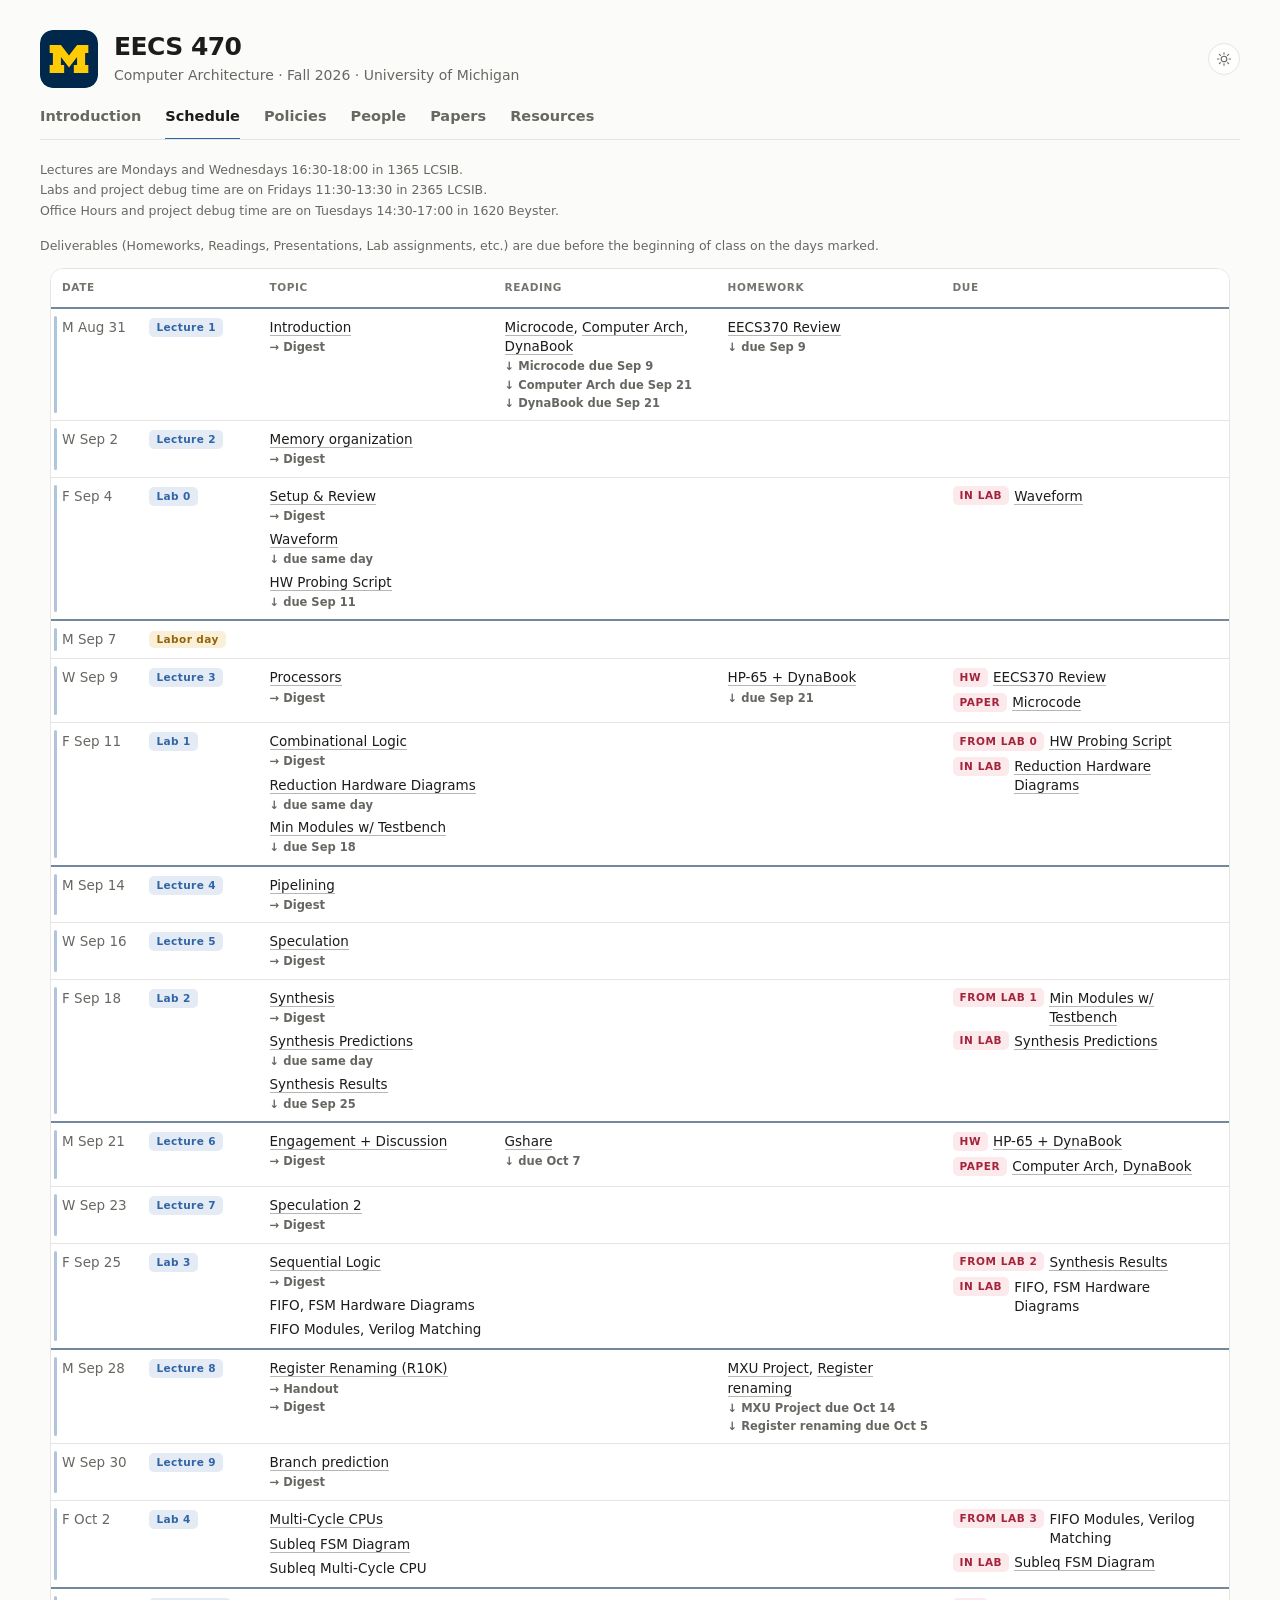
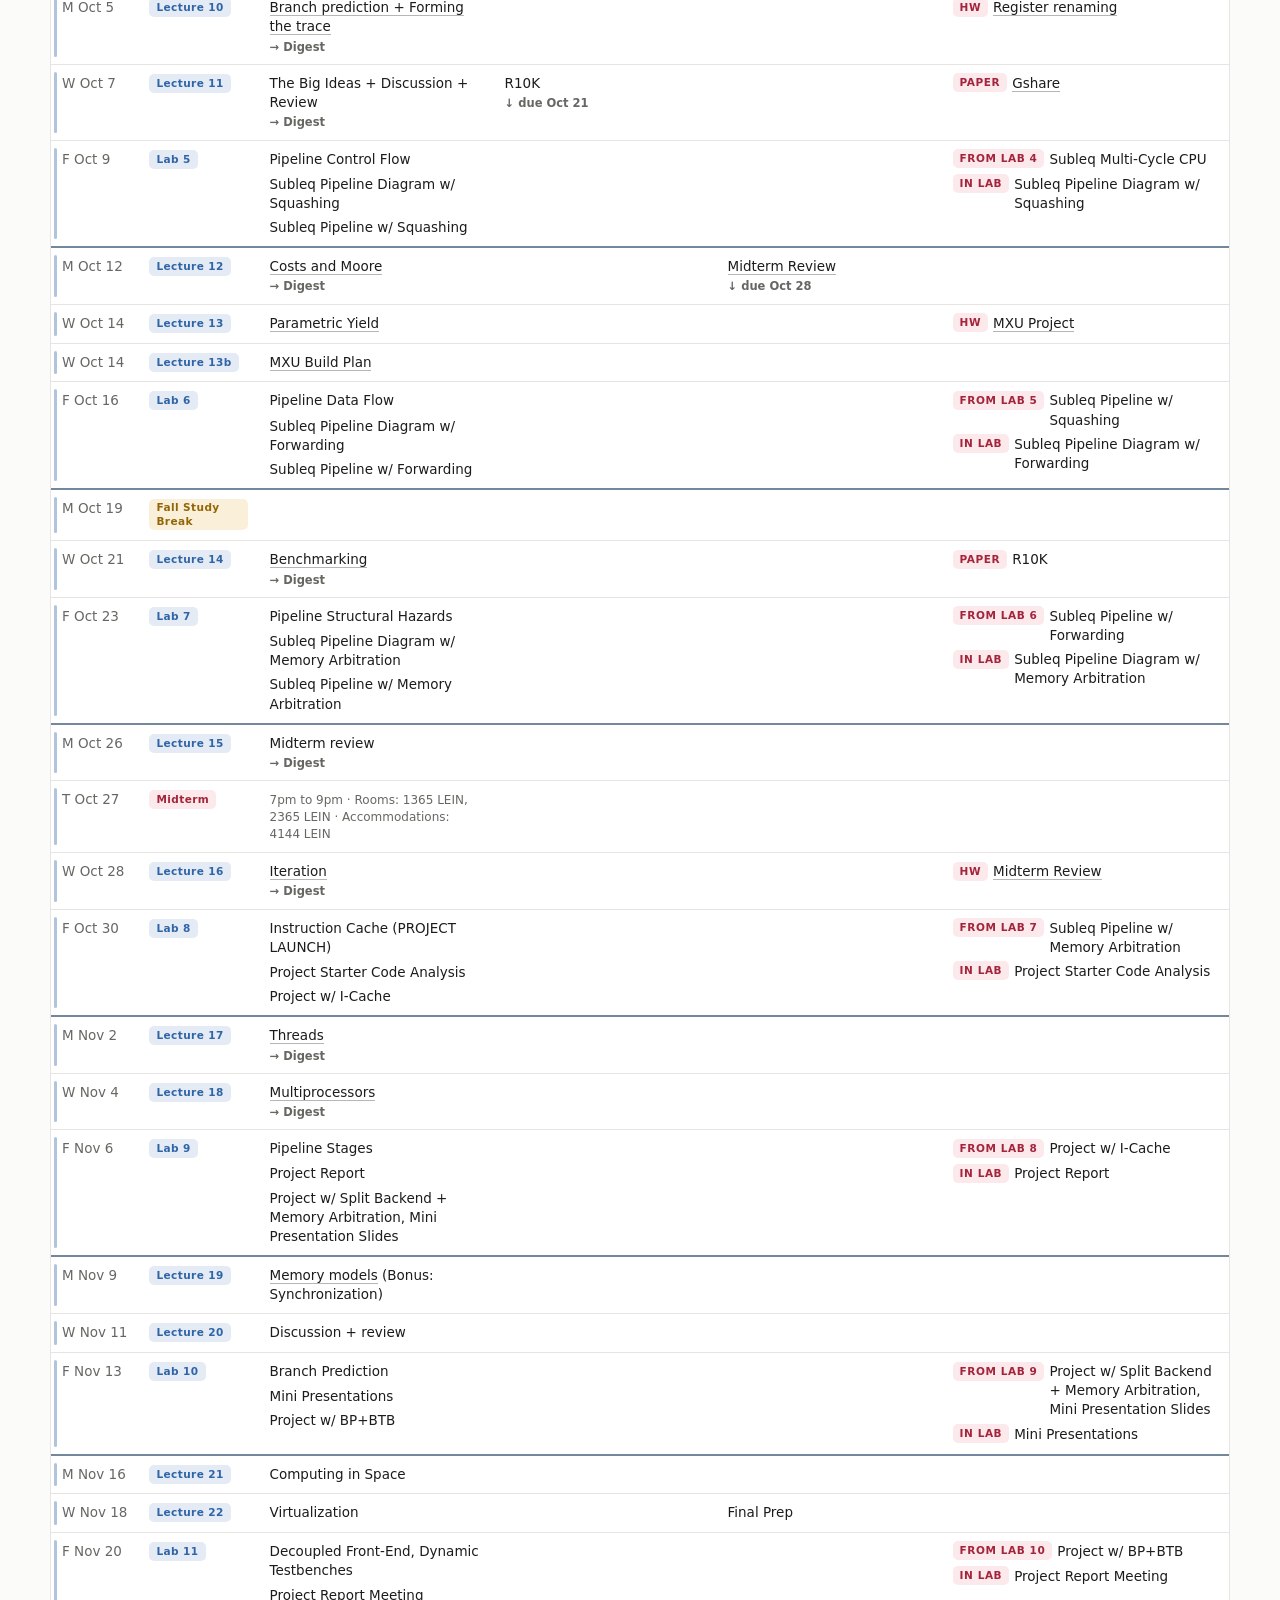
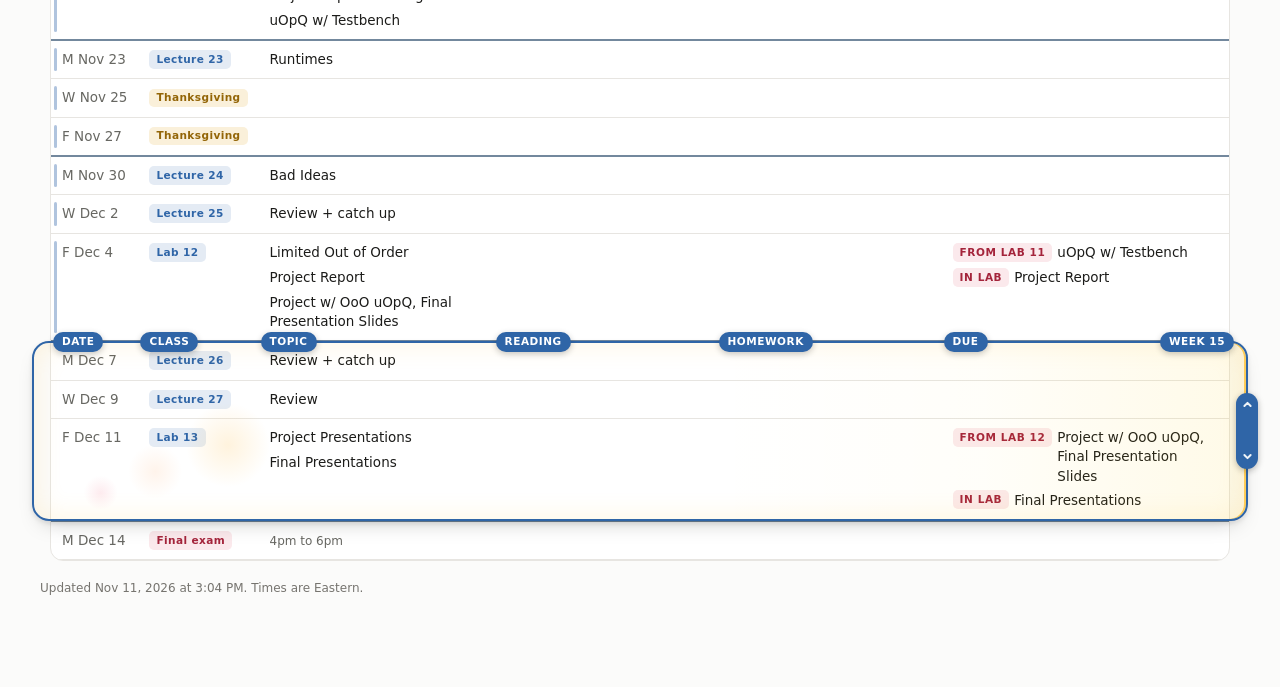
==== commit f8235c06: "Restore the Nov 9 L18 deck; never overwrite a newer file in Drive The L18 deck was updated in the Dr" ====
--- a/index.html
+++ b/index.html
@@ -839,7 +839,7 @@
 <p>Something like this might be happening with how Moore’s law is used in marketing today. Companies keep saying they are on track or outpacing it, even though, as Moore framed it, the law has been dead for a while. What these companies mean is that they are using more transistors than before, but Moore was talking about equivalent cost when doubling their number. For some reason, marketing teams think that hiding the truth about this is preferable to just not mentioning it.  </p>
 <p>This illustrates the inertia of useful narratives: they turn into memes and become common points of reference, even when the specifics change.  </p>
 <p>August 24, 2026  </p>
-<p>Copyright (C) 2026 by Krisztian Flautner, All Rights Reserved.  </p></section><section class="panel" data-tab="schedule"><p class="mnote">Lectures are Mondays and Wednesdays 16:30-18:00 in 1365 LCSIB.<br>Labs and project debug time are on Fridays 11:30-13:30 in 2365 LCSIB.<br>Office Hours and project debug time are on Tuesdays 14:30-17:00 in 1620 Beyster.</p><p class="mnote">Deliverables (Homeworks, Readings, Presentations, Lab assignments, etc.) are due before the beginning of class on the days marked.</p><div class="tblshell"><div class="tblwrap"><table id="sched"><thead><tr><th class="c-dt">Date</th><th class="c-cl"><span class="vh">Class</span></th><th class="c-tp">Topic</th><th>Reading</th><th>Homework</th><th>Due</th></tr></thead><tbody><tr class="r wkstart" id="d-2026-08-31" data-date="2026-08-31" data-week="1"><td class="c-dt">M Aug 31</td><td class="c-cl"><span class="chip">Lecture 1</span></td><td class="c-tp"><a href="https://drive.google.com/file/d/1UzGScTiZqUYAinSfP8OjvROTW141ipmp/view">Introduction</a><a class="due dig" href="https://drive.google.com/file/d/1g7CRxvgUR46El2Cz4lRIuGNEfjOCrqiK/view">→ Digest</a></td><td class="a"><span class="clab">Reading</span><a href="https://drive.google.com/file/d/1oMgP04eMKHPQi-WWds6r9S_1FhtQDPix/view">Microcode</a>, <a href="https://drive.google.com/file/d/180vOpRnlo4fNccgyo9oDBiZb7Linw-Mw/view">Computer Arch</a>, <a href="https://drive.google.com/file/d/1qwUfOpW3UkyU5C60SEiY6FuYtCwzZPJV/view">DynaBook</a><a class="due" href="#d-2026-09-09" title="Due Sep 9"><span aria-hidden="true">&#8595;</span> Microcode due Sep 9</a><a class="due" href="#d-2026-09-21" title="Due Sep 21"><span aria-hidden="true">&#8595;</span> Computer Arch due Sep 21</a><a class="due" href="#d-2026-09-21" title="Due Sep 21"><span aria-hidden="true">&#8595;</span> DynaBook due Sep 21</a></td><td class="a"><span class="clab">Homework</span><a href="https://docs.google.com/document/d/1Iehi9ptPTRQdaQQ8UMOBbUJznJ0AXN5jWYrhnFPbZzU/edit?tab=t.0">EECS370 Review</a><a class="due" href="#d-2026-09-09" title="Due Sep 9"><span aria-hidden="true">&#8595;</span> due Sep 9</a></td><td class="a"></td></tr><tr class="r" id="d-2026-09-02" data-date="2026-09-02" data-week="1"><td class="c-dt">W Sep 2</td><td class="c-cl"><span class="chip">Lecture 2</span></td><td class="c-tp"><a href="https://drive.google.com/file/d/14Pt8YKbAARYRud2tevrNw6RkygrevRvn/view">Memory organization</a><a class="due dig" href="https://drive.google.com/file/d/1ldD6Q3xaAyCSbrQ831hv5LFiR1oedfOR/view">→ Digest</a></td><td class="a"></td><td class="a"></td><td class="a"></td></tr><tr class="r" id="d-2026-09-04" data-date="2026-09-04" data-week="1"><td class="c-dt">F Sep 4</td><td class="c-cl"><span class="chip lab">Lab 0</span></td><td class="c-tp"><a href="https://drive.google.com/file/d/139MGapvEQIBW4ue4f4OTW_Di16zuaD6F/view">Setup &amp; Review</a><a class="due dig" href="https://drive.google.com/file/d/1jflvPPhKMYIJSigVSTu4L2VwE0ezEtWv/view">→ Digest</a><span class="labwork"><span class="vh">Handouts</span><span class="item"><span class="tagged notag"><span class="what"><a href="https://docs.google.com/document/d/1Q2Wl_SWt5yQ0ImX_Vz5Q4BkVhwIz7yCR0cCFCvE-aoE/edit">Waveform</a><span class="due inlab"><span aria-hidden="true">&#8595;</span> due same day</span></span></span></span><span class="item"><span class="tagged notag"><span class="what"><a href="https://docs.google.com/document/d/1Q2Wl_SWt5yQ0ImX_Vz5Q4BkVhwIz7yCR0cCFCvE-aoE/edit">HW Probing Script</a><a class="due" href="#d-2026-09-11" title="Due Sep 11"><span aria-hidden="true">&#8595;</span> due Sep 11</a></span></span></span></span></td><td class="a"></td><td class="a"></td><td class="a"><span class="clab">Due</span><span class="tagged"><span class="chip tag">In Lab</span><span class="what"><a href="https://docs.google.com/document/d/1Q2Wl_SWt5yQ0ImX_Vz5Q4BkVhwIz7yCR0cCFCvE-aoE/edit">Waveform</a></span></span></td></tr><tr class="r wkstart" id="d-2026-09-07" data-date="2026-09-07" data-week="2"><td class="c-dt">M Sep 7</td><td class="c-cl"><span class="chip off">Labor day</span></td><td class="c-tp"></td><td class="a"></td><td class="a"></td><td class="a"></td></tr><tr class="r" id="d-2026-09-09" data-date="2026-09-09" data-week="2"><td class="c-dt">W Sep 9</td><td class="c-cl"><span class="chip">Lecture 3</span></td><td class="c-tp"><a href="https://drive.google.com/file/d/19_GMd7uEW2Xr3XMjWEQ1k6iHt90daUcV/view">Processors</a><a class="due dig" href="https://drive.google.com/file/d/1Ow7j1HzfEEjFiJ_Vfy-XNcBQ6swH7FZZ/view">→ Digest</a></td><td class="a"></td><td class="a"><span class="clab">Homework</span><a href="https://drive.google.com/file/d/1ThVzZ5Vq3imgxklJK05q7KGwO_s86OR4/view">HP-65 + DynaBook</a><a class="due" href="#d-2026-09-21" title="Due Sep 21"><span aria-hidden="true">&#8595;</span> due Sep 21</a></td><td class="a"><span class="clab">Due</span><span class="item"><span class="tagged"><span class="chip tag">HW</span><span class="what"><a href="https://docs.google.com/document/d/1Iehi9ptPTRQdaQQ8UMOBbUJznJ0AXN5jWYrhnFPbZzU/edit?tab=t.0">EECS370 Review</a></span></span></span><span class="item"><span class="tagged"><span class="chip tag">Paper</span><span class="what"><a href="https://drive.google.com/file/d/1oMgP04eMKHPQi-WWds6r9S_1FhtQDPix/view">Microcode</a></span></span></span></td></tr><tr class="r" id="d-2026-09-11" data-date="2026-09-11" data-week="2"><td class="c-dt">F Sep 11</td><td class="c-cl"><span class="chip lab">Lab 1</span></td><td class="c-tp"><a href="https://drive.google.com/file/d/1rLrneUSxS15dzWkHrrveMjm5YZS8dkTz/view">Combinational Logic</a><a class="due dig" href="https://drive.google.com/file/d/1YyPFSQ0RCJACF111HhWlVXve14qTI9q8/view">→ Digest</a><span class="labwork"><span class="vh">Handouts</span><span class="item"><span class="tagged notag"><span class="what"><a href="https://docs.google.com/document/d/1srWdwN1jY24yoKaDB2f7echlobL9Res6iPc8uC6heYs/edit">Reduction Hardware Diagrams</a><span class="due inlab"><span aria-hidden="true">&#8595;</span> due same day</span></span></span></span><span class="item"><span class="tagged notag"><span class="what"><a href="https://docs.google.com/document/d/1srWdwN1jY24yoKaDB2f7echlobL9Res6iPc8uC6heYs/edit">Min Modules w/ Testbench</a><a class="due" href="#d-2026-09-18" title="Due Sep 18"><span aria-hidden="true">&#8595;</span> due Sep 18</a></span></span></span></span></td><td class="a"></td><td class="a"></td><td class="a"><span class="clab">Due</span><span class="item"><span class="tagged"><span class="chip tag">From Lab 0</span><span class="what"><a href="https://docs.google.com/document/d/1Q2Wl_SWt5yQ0ImX_Vz5Q4BkVhwIz7yCR0cCFCvE-aoE/edit">HW Probing Script</a></span></span></span><span class="item"><span class="tagged"><span class="chip tag">In Lab</span><span class="what"><a href="https://docs.google.com/document/d/1srWdwN1jY24yoKaDB2f7echlobL9Res6iPc8uC6heYs/edit">Reduction Hardware Diagrams</a></span></span></span></td></tr><tr class="r wkstart" id="d-2026-09-14" data-date="2026-09-14" data-week="3"><td class="c-dt">M Sep 14</td><td class="c-cl"><span class="chip">Lecture 4</span></td><td class="c-tp"><a href="https://drive.google.com/file/d/1ALWF8l_svuezYjKbX6BZ9AnL9ou5izyk/view">Pipelining</a><a class="due dig" href="https://drive.google.com/file/d/1Kr4_HEmTr-scZDY-jmww5kZ_ngBBTEya/view">→ Digest</a></td><td class="a"></td><td class="a"></td><td class="a"></td></tr><tr class="r" id="d-2026-09-16" data-date="2026-09-16" data-week="3"><td class="c-dt">W Sep 16</td><td class="c-cl"><span class="chip">Lecture 5</span></td><td class="c-tp"><a href="https://drive.google.com/file/d/1ZOm6x0bYotOc-aDDWbXCi4UyQTyO22tI/view">Speculation</a><a class="due dig" href="https://drive.google.com/file/d/1DXk7fIhlaQUFRW2X3YNOUJrcyLJ39X-b/view">→ Digest</a></td><td class="a"></td><td class="a"></td><td class="a"></td></tr><tr class="r" id="d-2026-09-18" data-date="2026-09-18" data-week="3"><td class="c-dt">F Sep 18</td><td class="c-cl"><span class="chip lab">Lab 2</span></td><td class="c-tp"><a href="https://drive.google.com/file/d/1OGT0po6a1Hkd3M9sC38hDlKb3zf_ZY4U/view">Synthesis</a><a class="due dig" href="https://drive.google.com/file/d/1Ca5Kfw_vMBbcF275PX1MNiGi6TeWN9Es/view">→ Digest</a><span class="labwork"><span class="vh">Handouts</span><span class="item"><span class="tagged notag"><span class="what"><a href="https://docs.google.com/document/d/1srWdwN1jY24yoKaDB2f7echlobL9Res6iPc8uC6heYs/edit?tab=t.t6rbkr8pf22j">Synthesis Predictions</a><span class="due inlab"><span aria-hidden="true">&#8595;</span> due same day</span></span></span></span><span class="item"><span class="tagged notag"><span class="what"><a href="https://docs.google.com/document/d/1srWdwN1jY24yoKaDB2f7echlobL9Res6iPc8uC6heYs/edit?tab=t.t6rbkr8pf22j">Synthesis Results</a><a class="due" href="#d-2026-09-25" title="Due Sep 25"><span aria-hidden="true">&#8595;</span> due Sep 25</a></span></span></span></span></td><td class="a"></td><td class="a"></td><td class="a"><span class="clab">Due</span><span class="item"><span class="tagged"><span class="chip tag">From Lab 1</span><span class="what"><a href="https://docs.google.com/document/d/1srWdwN1jY24yoKaDB2f7echlobL9Res6iPc8uC6heYs/edit">Min Modules w/ Testbench</a></span></span></span><span class="item"><span class="tagged"><span class="chip tag">In Lab</span><span class="what"><a href="https://docs.google.com/document/d/1srWdwN1jY24yoKaDB2f7echlobL9Res6iPc8uC6heYs/edit?tab=t.t6rbkr8pf22j">Synthesis Predictions</a></span></span></span></td></tr><tr class="r wkstart" id="d-2026-09-21" data-date="2026-09-21" data-week="4"><td class="c-dt">M Sep 21</td><td class="c-cl"><span class="chip">Lecture 6</span></td><td class="c-tp"><a href="https://drive.google.com/file/d/1XoSlAna6hS_e8p0gvBOm1bHFqGi2V6YC/view">Engagement + Discussion</a><a class="due dig" href="https://drive.google.com/file/d/1Ybi4fPryW3VApYmeSD7vSlQJH2UZIZpb/view">→ Digest</a></td><td class="a"><span class="clab">Reading</span><a href="https://drive.google.com/file/d/1y4Y4DLgg4aIslbWNQIb9HeAsLMnunyRl/view">Gshare</a><a class="due" href="#d-2026-10-07" title="Due Oct 7"><span aria-hidden="true">&#8595;</span> due Oct 7</a></td><td class="a"></td><td class="a"><span class="clab">Due</span><span class="item"><span class="tagged"><span class="chip tag">HW</span><span class="what"><a href="https://drive.google.com/file/d/1ThVzZ5Vq3imgxklJK05q7KGwO_s86OR4/view">HP-65 + DynaBook</a></span></span></span><span class="item"><span class="tagged"><span class="chip tag">Paper</span><span class="what"><a href="https://drive.google.com/file/d/180vOpRnlo4fNccgyo9oDBiZb7Linw-Mw/view">Computer Arch</a>, <a href="https://drive.google.com/file/d/1qwUfOpW3UkyU5C60SEiY6FuYtCwzZPJV/view">DynaBook</a></span></span></span></td></tr><tr class="r" id="d-2026-09-23" data-date="2026-09-23" data-week="4"><td class="c-dt">W Sep 23</td><td class="c-cl"><span class="chip">Lecture 7</span></td><td class="c-tp"><a href="https://drive.google.com/file/d/1NcSWYGdAY8h2CreQRd1jlT-oMBfNvGL6/view">Speculation 2</a><a class="due dig" href="https://drive.google.com/file/d/1MVwTZR_h2TCxBmPtEgIQ0I-hR9V3oWvT/view">→ Digest</a></td><td class="a"></td><td class="a"></td><td class="a"></td></tr><tr class="r" id="d-2026-09-25" data-date="2026-09-25" data-week="4"><td class="c-dt">F Sep 25</td><td class="c-cl"><span class="chip lab">Lab 3</span></td><td class="c-tp"><a href="https://drive.google.com/file/d/1OGT0po6a1Hkd3M9sC38hDlKb3zf_ZY4U/view">Sequential Logic</a><a class="due dig" href="https://drive.google.com/file/d/1kPp7XhAzMmsEm9TFT5TSRtCsU6RF4Usl/view">→ Digest</a><span class="labwork"><span class="vh">Handouts</span><span class="item"><span class="tagged notag"><span class="what">FIFO, FSM Hardware Diagrams</span></span></span><span class="item"><span class="tagged notag"><span class="what">FIFO Modules, Verilog Matching</span></span></span></span></td><td class="a"></td><td class="a"></td><td class="a"><span class="clab">Due</span><span class="item"><span class="tagged"><span class="chip tag">From Lab 2</span><span class="what"><a href="https://docs.google.com/document/d/1srWdwN1jY24yoKaDB2f7echlobL9Res6iPc8uC6heYs/edit?tab=t.t6rbkr8pf22j">Synthesis Results</a></span></span></span><span class="item"><span class="tagged"><span class="chip tag">In Lab</span><span class="what">FIFO, FSM Hardware Diagrams</span></span></span></td></tr><tr class="r wkstart" id="d-2026-09-28" data-date="2026-09-28" data-week="5"><td class="c-dt">M Sep 28</td><td class="c-cl"><span class="chip">Lecture 8</span></td><td class="c-tp"><a href="https://drive.google.com/file/d/1wXRh9bf1SvFsrww46-cwPLQ2XP9RhAwL/view">Register Renaming (R10K)</a><a class="due dig" href="https://drive.google.com/file/d/10J5UMIwzVjwbDSc8EI5ZOv-uZChe3A2S/view">→ Handout</a><a class="due dig" href="https://drive.google.com/file/d/1d7zY-hN_FYgabuazL4XsIs1uID7p4sIi/view">→ Digest</a></td><td class="a"></td><td class="a"><span class="clab">Homework</span><a href="https://drive.google.com/file/d/1jzz7kyZ12fo7Pa_f_bAPDii1esO6cxES/view">MXU Project</a>, <a href="https://drive.google.com/file/d/1TmXv7xRrdICgemN_xhK4IOV6C3HJp0xC/view">Register renaming</a><a class="due" href="#d-2026-10-14" title="Due Oct 14"><span aria-hidden="true">&#8595;</span> MXU Project due Oct 14</a><a class="due" href="#d-2026-10-05" title="Due Oct 5"><span aria-hidden="true">&#8595;</span> Register renaming due Oct 5</a></td><td class="a"></td></tr><tr class="r" id="d-2026-09-30" data-date="2026-09-30" data-week="5"><td class="c-dt">W Sep 30</td><td class="c-cl"><span class="chip">Lecture 9</span></td><td class="c-tp"><a href="https://drive.google.com/file/d/1APK0IqtQXnsW_QAWWyws17pb-Tii_z9X/view">Branch prediction</a><a class="due dig" href="https://drive.google.com/file/d/1OqRvK-bKkIaY53PdyJHR2rOCSiTBHByP/view">→ Digest</a></td><td class="a"></td><td class="a"></td><td class="a"></td></tr><tr class="r" id="d-2026-10-02" data-date="2026-10-02" data-week="5"><td class="c-dt">F Oct 2</td><td class="c-cl"><span class="chip lab">Lab 4</span></td><td class="c-tp"><a href="https://drive.google.com/file/d/1VZUdCHxz7xKWEqn7BJGHylfpLK9biVWk/view">Multi-Cycle CPUs</a><span class="labwork"><span class="vh">Handouts</span><span class="item"><span class="tagged notag"><span class="what"><a href="https://drive.google.com/file/d/1T0MLTjGXUIM_lXLiYqmZsZ7fbO2Le3hF/view">Subleq FSM Diagram</a></span></span></span><span class="item"><span class="tagged notag"><span class="what">Subleq Multi-Cycle CPU</span></span></span></span></td><td class="a"></td><td class="a"></td><td class="a"><span class="clab">Due</span><span class="item"><span class="tagged"><span class="chip tag">From Lab 3</span><span class="what">FIFO Modules, Verilog Matching</span></span></span><span class="item"><span class="tagged"><span class="chip tag">In Lab</span><span class="what"><a href="https://drive.google.com/file/d/1T0MLTjGXUIM_lXLiYqmZsZ7fbO2Le3hF/view">Subleq FSM Diagram</a></span></span></span></td></tr><tr class="r wkstart" id="d-2026-10-05" data-date="2026-10-05" data-week="6"><td class="c-dt">M Oct 5</td><td class="c-cl"><span class="chip">Lecture 10</span></td><td class="c-tp"><a href="https://drive.google.com/file/d/1y1TZZaX9bOKnGaQZrpJqpPW6OjFN7xiu/view">Branch prediction + Forming the trace</a><a class="due dig" href="https://drive.google.com/file/d/1O0KG3X_uLgZ6E1Q8NQ4cngEWsJ3WBVGu/view">→ Digest</a></td><td class="a"></td><td class="a"></td><td class="a"><span class="clab">Due</span><span class="tagged"><span class="chip tag">HW</span><span class="what"><a href="https://drive.google.com/file/d/1TmXv7xRrdICgemN_xhK4IOV6C3HJp0xC/view">Register renaming</a></span></span></td></tr><tr class="r" id="d-2026-10-07" data-date="2026-10-07" data-week="6"><td class="c-dt">W Oct 7</td><td class="c-cl"><span class="chip">Lecture 11</span></td><td class="c-tp">The Big Ideas + Discussion + Review<a class="due dig" href="https://drive.google.com/file/d/1kZtQSQ0qV2FvvPOp4YgdQ6jr_m9dbq3f/view">→ Digest</a></td><td class="a"><span class="clab">Reading</span>R10K<a class="due" href="#d-2026-10-21" title="Due Oct 21"><span aria-hidden="true">&#8595;</span> due Oct 21</a></td><td class="a"></td><td class="a"><span class="clab">Due</span><span class="tagged"><span class="chip tag">Paper</span><span class="what"><a href="https://drive.google.com/file/d/1y4Y4DLgg4aIslbWNQIb9HeAsLMnunyRl/view">Gshare</a></span></span></td></tr><tr class="r" id="d-2026-10-09" data-date="2026-10-09" data-week="6"><td class="c-dt">F Oct 9</td><td class="c-cl"><span class="chip lab">Lab 5</span></td><td class="c-tp">Pipeline Control Flow<span class="labwork"><span class="vh">Handouts</span><span class="item"><span class="tagged notag"><span class="what">Subleq Pipeline Diagram w/ Squashing</span></span></span><span class="item"><span class="tagged notag"><span class="what">Subleq Pipeline w/ Squashing</span></span></span></span></td><td class="a"></td><td class="a"></td><td class="a"><span class="clab">Due</span><span class="item"><span class="tagged"><span class="chip tag">From Lab 4</span><span class="what">Subleq Multi-Cycle CPU</span></span></span><span class="item"><span class="tagged"><span class="chip tag">In Lab</span><span class="what">Subleq Pipeline Diagram w/ Squashing</span></span></span></td></tr><tr class="r wkstart" id="d-2026-10-12" data-date="2026-10-12" data-week="7"><td class="c-dt">M Oct 12</td><td class="c-cl"><span class="chip">Lecture 12</span></td><td class="c-tp"><a href="https://drive.google.com/file/d/1dZ5uLAcMdSTSGB_rr_4GAbMHrv3kK5C_/view">Costs and Moore</a><a class="due dig" href="https://drive.google.com/file/d/1ROT51dhK4lcjhevj6a8m5-LPeowWf7if/view">→ Digest</a></td><td class="a"></td><td class="a"><span class="clab">Homework</span><a href="https://drive.google.com/file/d/1s-rK5PJxy9gRL-YUUnX2G72pc17OsMq-/view">Midterm Review</a><a class="due" href="#d-2026-10-28" title="Due Oct 28"><span aria-hidden="true">&#8595;</span> due Oct 28</a></td><td class="a"></td></tr><tr class="r" id="d-2026-10-14" data-date="2026-10-14" data-week="7"><td class="c-dt">W Oct 14</td><td class="c-cl"><span class="chip">Lecture 13</span></td><td class="c-tp"><a href="https://drive.google.com/file/d/1FmEHIcHC7hdV8nGVmAksSw1ydjEBSh36/view">Parametric Yield</a></td><td class="a"></td><td class="a"></td><td class="a"><span class="clab">Due</span><span class="tagged"><span class="chip tag">HW</span><span class="what"><a href="https://drive.google.com/file/d/1jzz7kyZ12fo7Pa_f_bAPDii1esO6cxES/view">MXU Project</a></span></span></td></tr><tr class="r" id="d-2026-10-14-b" data-date="2026-10-14" data-week="7"><td class="c-dt">W Oct 14</td><td class="c-cl"><span class="chip">Lecture 13b</span></td><td class="c-tp"><a href="https://drive.google.com/file/d/1mYyIzPjkRydNVxR4kf8w3rtXPi9LHyIa/view">MXU Build Plan</a></td><td class="a"></td><td class="a"></td><td class="a"></td></tr><tr class="r" id="d-2026-10-16" data-date="2026-10-16" data-week="7"><td class="c-dt">F Oct 16</td><td class="c-cl"><span class="chip lab">Lab 6</span></td><td class="c-tp">Pipeline Data Flow<span class="labwork"><span class="vh">Handouts</span><span class="item"><span class="tagged notag"><span class="what">Subleq Pipeline Diagram w/ Forwarding</span></span></span><span class="item"><span class="tagged notag"><span class="what">Subleq Pipeline w/ Forwarding</span></span></span></span></td><td class="a"></td><td class="a"></td><td class="a"><span class="clab">Due</span><span class="item"><span class="tagged"><span class="chip tag">From Lab 5</span><span class="what">Subleq Pipeline w/ Squashing</span></span></span><span class="item"><span class="tagged"><span class="chip tag">In Lab</span><span class="what">Subleq Pipeline Diagram w/ Forwarding</span></span></span></td></tr><tr class="r wkstart" id="d-2026-10-19" data-date="2026-10-19" data-week="8"><td class="c-dt">M Oct 19</td><td class="c-cl"><span class="chip off">Fall Study Break</span></td><td class="c-tp"></td><td class="a"></td><td class="a"></td><td class="a"></td></tr><tr class="r" id="d-2026-10-21" data-date="2026-10-21" data-week="8"><td class="c-dt">W Oct 21</td><td class="c-cl"><span class="chip">Lecture 14</span></td><td class="c-tp"><a href="https://drive.google.com/file/d/1f2AaCKESG8icL2SoMi25hqgGYBplcytN/view">Benchmarking</a><a class="due dig" href="https://drive.google.com/file/d/1oIRHXFOJP6Av8Uhf-I5Df2jxIIwf6iwW/view">→ Digest</a></td><td class="a"></td><td class="a"></td><td class="a"><span class="clab">Due</span><span class="tagged"><span class="chip tag">Paper</span><span class="what">R10K</span></span></td></tr><tr class="r" id="d-2026-10-23" data-date="2026-10-23" data-week="8"><td class="c-dt">F Oct 23</td><td class="c-cl"><span class="chip lab">Lab 7</span></td><td class="c-tp">Pipeline Structural Hazards<span class="labwork"><span class="vh">Handouts</span><span class="item"><span class="tagged notag"><span class="what">Subleq Pipeline Diagram w/ Memory Arbitration</span></span></span><span class="item"><span class="tagged notag"><span class="what">Subleq Pipeline w/ Memory Arbitration</span></span></span></span></td><td class="a"></td><td class="a"></td><td class="a"><span class="clab">Due</span><span class="item"><span class="tagged"><span class="chip tag">From Lab 6</span><span class="what">Subleq Pipeline w/ Forwarding</span></span></span><span class="item"><span class="tagged"><span class="chip tag">In Lab</span><span class="what">Subleq Pipeline Diagram w/ Memory Arbitration</span></span></span></td></tr><tr class="r wkstart" id="d-2026-10-26" data-date="2026-10-26" data-week="9"><td class="c-dt">M Oct 26</td><td class="c-cl"><span class="chip">Lecture 15</span></td><td class="c-tp">Midterm review<a class="due dig" href="https://drive.google.com/file/d/1Q_DtTmirQYmoM2XlFP5VL2QPQuG5s9tg/view">→ Digest</a></td><td class="a"></td><td class="a"></td><td class="a"></td></tr><tr class="r" id="d-2026-10-27" data-date="2026-10-27" data-week="9"><td class="c-dt">T Oct 27</td><td class="c-cl"><span class="chip exam">Midterm</span></td><td class="c-tp"><span class="sub">7pm to 9pm · Rooms: 1365 LEIN, 2365 LEIN · Accommodations: 4144 LEIN</span></td><td class="a"></td><td class="a"></td><td class="a"></td></tr><tr class="r" id="d-2026-10-28" data-date="2026-10-28" data-week="9"><td class="c-dt">W Oct 28</td><td class="c-cl"><span class="chip">Lecture 16</span></td><td class="c-tp"><a href="https://drive.google.com/file/d/1o3X_7C5r-6I1-NVnHjTjlhivQpj8gvcb/view">Iteration</a><a class="due dig" href="https://drive.google.com/file/d/1HhHUIwYtuyu8pnDYQbmhYU9pNdLwM_dc/view">→ Digest</a></td><td class="a"></td><td class="a"></td><td class="a"><span class="clab">Due</span><span class="tagged"><span class="chip tag">HW</span><span class="what"><a href="https://drive.google.com/file/d/1s-rK5PJxy9gRL-YUUnX2G72pc17OsMq-/view">Midterm Review</a></span></span></td></tr><tr class="r" id="d-2026-10-30" data-date="2026-10-30" data-week="9"><td class="c-dt">F Oct 30</td><td class="c-cl"><span class="chip lab">Lab 8</span></td><td class="c-tp">Instruction Cache (PROJECT LAUNCH)<span class="labwork"><span class="vh">Handouts</span><span class="item"><span class="tagged notag"><span class="what">Project Starter Code Analysis</span></span></span><span class="item"><span class="tagged notag"><span class="what">Project w/ I-Cache</span></span></span></span></td><td class="a"></td><td class="a"></td><td class="a"><span class="clab">Due</span><span class="item"><span class="tagged"><span class="chip tag">From Lab 7</span><span class="what">Subleq Pipeline w/ Memory Arbitration</span></span></span><span class="item"><span class="tagged"><span class="chip tag">In Lab</span><span class="what">Project Starter Code Analysis</span></span></span></td></tr><tr class="r wkstart" id="d-2026-11-02" data-date="2026-11-02" data-week="10"><td class="c-dt">M Nov 2</td><td class="c-cl"><span class="chip">Lecture 17</span></td><td class="c-tp"><a href="https://drive.google.com/file/d/1QkZJriwo7r1aMYsdXfBXYxYHYiHqPT5U/view">Threads</a><a class="due dig" href="https://drive.google.com/file/d/1W9Ll-yCvNlYtMhZCDb8-QUqucWWTjXIo/view">→ Digest</a></td><td class="a"></td><td class="a"></td><td class="a"></td></tr><tr class="r" id="d-2026-11-04" data-date="2026-11-04" data-week="10"><td class="c-dt">W Nov 4</td><td class="c-cl"><span class="chip">Lecture 18</span></td><td class="c-tp"><a href="https://drive.google.com/file/d/1mOgt4rLX4587hAQp80TcJWhhkhJNWaL1/view">Multiprocessors</a><a class="due dig" href="https://drive.google.com/file/d/1MCvifJ83giUwYNkzisILdreNf2gqF1Up/view">→ Digest</a></td><td class="a"></td><td class="a"></td><td class="a"></td></tr><tr class="r" id="d-2026-11-06" data-date="2026-11-06" data-week="10"><td class="c-dt">F Nov 6</td><td class="c-cl"><span class="chip lab">Lab 9</span></td><td class="c-tp">Pipeline Stages<span class="labwork"><span class="vh">Handouts</span><span class="item"><span class="tagged notag"><span class="what">Project Report</span></span></span><span class="item"><span class="tagged notag"><span class="what">Project w/ Split Backend + Memory Arbitration, Mini Presentation Slides</span></span></span></span></td><td class="a"></td><td class="a"></td><td class="a"><span class="clab">Due</span><span class="item"><span class="tagged"><span class="chip tag">From Lab 8</span><span class="what">Project w/ I-Cache</span></span></span><span class="item"><span class="tagged"><span class="chip tag">In Lab</span><span class="what">Project Report</span></span></span></td></tr><tr class="r wkstart" id="d-2026-11-09" data-date="2026-11-09" data-week="11"><td class="c-dt">M Nov 9</td><td class="c-cl"><span class="chip">Lecture 19</span></td><td class="c-tp"><a href="https://drive.google.com/file/d/1olAd29H-7RlgMpVZ0Tt5JGIdOr411ajM/view">Memory models</a> (Bonus: Synchronization)</td><td class="a"></td><td class="a"></td><td class="a"></td></tr><tr class="r" id="d-2026-11-11" data-date="2026-11-11" data-week="11"><td class="c-dt">W Nov 11</td><td class="c-cl"><span class="chip">Lecture 20</span></td><td class="c-tp">Discussion + review</td><td class="a"></td><td class="a"></td><td class="a"></td></tr><tr class="r" id="d-2026-11-13" data-date="2026-11-13" data-week="11"><td class="c-dt">F Nov 13</td><td class="c-cl"><span class="chip lab">Lab 10</span></td><td class="c-tp">Branch Prediction<span class="labwork"><span class="vh">Handouts</span><span class="item"><span class="tagged notag"><span class="what">Mini Presentations</span></span></span><span class="item"><span class="tagged notag"><span class="what">Project w/ BP+BTB</span></span></span></span></td><td class="a"></td><td class="a"></td><td class="a"><span class="clab">Due</span><span class="item"><span class="tagged"><span class="chip tag">From Lab 9</span><span class="what">Project w/ Split Backend + Memory Arbitration, Mini Presentation Slides</span></span></span><span class="item"><span class="tagged"><span class="chip tag">In Lab</span><span class="what">Mini Presentations</span></span></span></td></tr><tr class="r wkstart" id="d-2026-11-16" data-date="2026-11-16" data-week="12"><td class="c-dt">M Nov 16</td><td class="c-cl"><span class="chip">Lecture 21</span></td><td class="c-tp">Computing in Space</td><td class="a"></td><td class="a"></td><td class="a"></td></tr><tr class="r" id="d-2026-11-18" data-date="2026-11-18" data-week="12"><td class="c-dt">W Nov 18</td><td class="c-cl"><span class="chip">Lecture 22</span></td><td class="c-tp">Virtualization</td><td class="a"></td><td class="a"><span class="clab">Homework</span>Final Prep</td><td class="a"></td></tr><tr class="r" id="d-2026-11-20" data-date="2026-11-20" data-week="12"><td class="c-dt">F Nov 20</td><td class="c-cl"><span class="chip lab">Lab 11</span></td><td class="c-tp">Decoupled Front-End, Dynamic Testbenches<span class="labwork"><span class="vh">Handouts</span><span class="item"><span class="tagged notag"><span class="what">Project Report Meeting</span></span></span><span class="item"><span class="tagged notag"><span class="what">uOpQ w/ Testbench</span></span></span></span></td><td class="a"></td><td class="a"></td><td class="a"><span class="clab">Due</span><span class="item"><span class="tagged"><span class="chip tag">From Lab 10</span><span class="what">Project w/ BP+BTB</span></span></span><span class="item"><span class="tagged"><span class="chip tag">In Lab</span><span class="what">Project Report Meeting</span></span></span></td></tr><tr class="r wkstart" id="d-2026-11-23" data-date="2026-11-23" data-week="13"><td class="c-dt">M Nov 23</td><td class="c-cl"><span class="chip">Lecture 23</span></td><td class="c-tp">Runtimes</td><td class="a"></td><td class="a"></td><td class="a"></td></tr><tr class="r" id="d-2026-11-25" data-date="2026-11-25" data-week="13"><td class="c-dt">W Nov 25</td><td class="c-cl"><span class="chip off">Thanksgiving</span></td><td class="c-tp"></td><td class="a"></td><td class="a"></td><td class="a"></td></tr><tr class="r" id="d-2026-11-27" data-date="2026-11-27" data-week="13"><td class="c-dt">F Nov 27</td><td class="c-cl"><span class="chip off">Thanksgiving</span></td><td class="c-tp"></td><td class="a"></td><td class="a"></td><td class="a"></td></tr><tr class="r wkstart" id="d-2026-11-30" data-date="2026-11-30" data-week="14"><td class="c-dt">M Nov 30</td><td class="c-cl"><span class="chip">Lecture 24</span></td><td class="c-tp">Bad Ideas</td><td class="a"></td><td class="a"></td><td class="a"></td></tr><tr class="r" id="d-2026-12-02" data-date="2026-12-02" data-week="14"><td class="c-dt">W Dec 2</td><td class="c-cl"><span class="chip">Lecture 25</span></td><td class="c-tp">Review + catch up</td><td class="a"></td><td class="a"></td><td class="a"></td></tr><tr class="r" id="d-2026-12-04" data-date="2026-12-04" data-week="14"><td class="c-dt">F Dec 4</td><td class="c-cl"><span class="chip lab">Lab 12</span></td><td class="c-tp">Limited Out of Order<span class="labwork"><span class="vh">Handouts</span><span class="item"><span class="tagged notag"><span class="what">Project Report</span></span></span><span class="item"><span class="tagged notag"><span class="what">Project w/ OoO uOpQ, Final Presentation Slides</span></span></span></span></td><td class="a"></td><td class="a"></td><td class="a"><span class="clab">Due</span><span class="item"><span class="tagged"><span class="chip tag">From Lab 11</span><span class="what">uOpQ w/ Testbench</span></span></span><span class="item"><span class="tagged"><span class="chip tag">In Lab</span><span class="what">Project Report</span></span></span></td></tr><tr class="r wkstart" id="d-2026-12-07" data-date="2026-12-07" data-week="15"><td class="c-dt">M Dec 7</td><td class="c-cl"><span class="chip">Lecture 26</span></td><td class="c-tp">Review + catch up</td><td class="a"></td><td class="a"></td><td class="a"></td></tr><tr class="r" id="d-2026-12-09" data-date="2026-12-09" data-week="15"><td class="c-dt">W Dec 9</td><td class="c-cl"><span class="chip">Lecture 27</span></td><td class="c-tp">Review</td><td class="a"></td><td class="a"></td><td class="a"></td></tr><tr class="r" id="d-2026-12-11" data-date="2026-12-11" data-week="15"><td class="c-dt">F Dec 11</td><td class="c-cl"><span class="chip lab">Lab 13</span></td><td class="c-tp">Project Presentations<span class="labwork"><span class="vh">Handouts</span><span class="item"><span class="tagged notag"><span class="what">Final Presentations</span></span></span></span></td><td class="a"></td><td class="a"></td><td class="a"><span class="clab">Due</span><span class="item"><span class="tagged"><span class="chip tag">From Lab 12</span><span class="what">Project w/ OoO uOpQ, Final Presentation Slides</span></span></span><span class="item"><span class="tagged"><span class="chip tag">In Lab</span><span class="what">Final Presentations</span></span></span></td></tr><tr class="r wkstart" id="d-2026-12-14" data-date="2026-12-14" data-week="16"><td class="c-dt">M Dec 14</td><td class="c-cl"><span class="chip exam">Final exam</span></td><td class="c-tp"><span class="sub">4pm to 6pm</span></td><td class="a"></td><td class="a"></td><td class="a"></td></tr></tbody></table></div><div class="lens" id="lens" hidden><div class="lenshead" id="lenshead" aria-hidden="true"></div><div class="gripstack"><button class="step" id="stepup" type="button" aria-label="Previous week"><svg viewBox="0 0 12 12" aria-hidden="true"><path d="M2.6 7.6 6 4.2 9.4 7.6"/></svg></button><button class="grip" id="grip" type="button" aria-label="Drag to move the week highlight"></button><button class="step" id="stepdown" type="button" aria-label="Next week"><svg viewBox="0 0 12 12" aria-hidden="true"><path d="M2.6 4.4 6 7.8 9.4 4.4"/></svg></button></div><span class="lenslab" id="lenslab" role="status" aria-live="polite"></span></div></div></section><section class="panel prose card" data-tab="policies" hidden><h2 id="communications">Communications</h2>
+<p>Copyright (C) 2026 by Krisztian Flautner, All Rights Reserved.  </p></section><section class="panel" data-tab="schedule"><p class="mnote">Lectures are Mondays and Wednesdays 16:30-18:00 in 1365 LCSIB.<br>Labs and project debug time are on Fridays 11:30-13:30 in 2365 LCSIB.<br>Office Hours and project debug time are on Tuesdays 14:30-17:00 in 1620 Beyster.</p><p class="mnote">Deliverables (Homeworks, Readings, Presentations, Lab assignments, etc.) are due before the beginning of class on the days marked.</p><div class="tblshell"><div class="tblwrap"><table id="sched"><thead><tr><th class="c-dt">Date</th><th class="c-cl"><span class="vh">Class</span></th><th class="c-tp">Topic</th><th>Reading</th><th>Homework</th><th>Due</th></tr></thead><tbody><tr class="r wkstart" id="d-2026-08-31" data-date="2026-08-31" data-week="1"><td class="c-dt">M Aug 31</td><td class="c-cl"><span class="chip">Lecture 1</span></td><td class="c-tp"><a href="https://drive.google.com/file/d/1UzGScTiZqUYAinSfP8OjvROTW141ipmp/view">Introduction</a><a class="due dig" href="https://drive.google.com/file/d/1g7CRxvgUR46El2Cz4lRIuGNEfjOCrqiK/view">→ Digest</a></td><td class="a"><span class="clab">Reading</span><a href="https://drive.google.com/file/d/1oMgP04eMKHPQi-WWds6r9S_1FhtQDPix/view">Microcode</a>, <a href="https://drive.google.com/file/d/180vOpRnlo4fNccgyo9oDBiZb7Linw-Mw/view">Computer Arch</a>, <a href="https://drive.google.com/file/d/1qwUfOpW3UkyU5C60SEiY6FuYtCwzZPJV/view">DynaBook</a><a class="due" href="#d-2026-09-09" title="Due Sep 9"><span aria-hidden="true">&#8595;</span> Microcode due Sep 9</a><a class="due" href="#d-2026-09-21" title="Due Sep 21"><span aria-hidden="true">&#8595;</span> Computer Arch due Sep 21</a><a class="due" href="#d-2026-09-21" title="Due Sep 21"><span aria-hidden="true">&#8595;</span> DynaBook due Sep 21</a></td><td class="a"><span class="clab">Homework</span><a href="https://docs.google.com/document/d/1Iehi9ptPTRQdaQQ8UMOBbUJznJ0AXN5jWYrhnFPbZzU/edit?tab=t.0">EECS370 Review</a><a class="due" href="#d-2026-09-09" title="Due Sep 9"><span aria-hidden="true">&#8595;</span> due Sep 9</a></td><td class="a"></td></tr><tr class="r" id="d-2026-09-02" data-date="2026-09-02" data-week="1"><td class="c-dt">W Sep 2</td><td class="c-cl"><span class="chip">Lecture 2</span></td><td class="c-tp"><a href="https://drive.google.com/file/d/14Pt8YKbAARYRud2tevrNw6RkygrevRvn/view">Memory organization</a><a class="due dig" href="https://drive.google.com/file/d/1ldD6Q3xaAyCSbrQ831hv5LFiR1oedfOR/view">→ Digest</a></td><td class="a"></td><td class="a"></td><td class="a"></td></tr><tr class="r" id="d-2026-09-04" data-date="2026-09-04" data-week="1"><td class="c-dt">F Sep 4</td><td class="c-cl"><span class="chip lab">Lab 0</span></td><td class="c-tp"><a href="https://drive.google.com/file/d/139MGapvEQIBW4ue4f4OTW_Di16zuaD6F/view">Setup &amp; Review</a><a class="due dig" href="https://drive.google.com/file/d/1jflvPPhKMYIJSigVSTu4L2VwE0ezEtWv/view">→ Digest</a><span class="labwork"><span class="vh">Handouts</span><span class="item"><span class="tagged notag"><span class="what"><a href="https://docs.google.com/document/d/1Q2Wl_SWt5yQ0ImX_Vz5Q4BkVhwIz7yCR0cCFCvE-aoE/edit">Waveform</a><span class="due inlab"><span aria-hidden="true">&#8595;</span> due same day</span></span></span></span><span class="item"><span class="tagged notag"><span class="what"><a href="https://docs.google.com/document/d/1Q2Wl_SWt5yQ0ImX_Vz5Q4BkVhwIz7yCR0cCFCvE-aoE/edit">HW Probing Script</a><a class="due" href="#d-2026-09-11" title="Due Sep 11"><span aria-hidden="true">&#8595;</span> due Sep 11</a></span></span></span></span></td><td class="a"></td><td class="a"></td><td class="a"><span class="clab">Due</span><span class="tagged"><span class="chip tag">In Lab</span><span class="what"><a href="https://docs.google.com/document/d/1Q2Wl_SWt5yQ0ImX_Vz5Q4BkVhwIz7yCR0cCFCvE-aoE/edit">Waveform</a></span></span></td></tr><tr class="r wkstart" id="d-2026-09-07" data-date="2026-09-07" data-week="2"><td class="c-dt">M Sep 7</td><td class="c-cl"><span class="chip off">Labor day</span></td><td class="c-tp"></td><td class="a"></td><td class="a"></td><td class="a"></td></tr><tr class="r" id="d-2026-09-09" data-date="2026-09-09" data-week="2"><td class="c-dt">W Sep 9</td><td class="c-cl"><span class="chip">Lecture 3</span></td><td class="c-tp"><a href="https://drive.google.com/file/d/19_GMd7uEW2Xr3XMjWEQ1k6iHt90daUcV/view">Processors</a><a class="due dig" href="https://drive.google.com/file/d/1Ow7j1HzfEEjFiJ_Vfy-XNcBQ6swH7FZZ/view">→ Digest</a></td><td class="a"></td><td class="a"><span class="clab">Homework</span><a href="https://drive.google.com/file/d/1ThVzZ5Vq3imgxklJK05q7KGwO_s86OR4/view">HP-65 + DynaBook</a><a class="due" href="#d-2026-09-21" title="Due Sep 21"><span aria-hidden="true">&#8595;</span> due Sep 21</a></td><td class="a"><span class="clab">Due</span><span class="item"><span class="tagged"><span class="chip tag">HW</span><span class="what"><a href="https://docs.google.com/document/d/1Iehi9ptPTRQdaQQ8UMOBbUJznJ0AXN5jWYrhnFPbZzU/edit?tab=t.0">EECS370 Review</a></span></span></span><span class="item"><span class="tagged"><span class="chip tag">Paper</span><span class="what"><a href="https://drive.google.com/file/d/1oMgP04eMKHPQi-WWds6r9S_1FhtQDPix/view">Microcode</a></span></span></span></td></tr><tr class="r" id="d-2026-09-11" data-date="2026-09-11" data-week="2"><td class="c-dt">F Sep 11</td><td class="c-cl"><span class="chip lab">Lab 1</span></td><td class="c-tp"><a href="https://drive.google.com/file/d/1rLrneUSxS15dzWkHrrveMjm5YZS8dkTz/view">Combinational Logic</a><a class="due dig" href="https://drive.google.com/file/d/1YyPFSQ0RCJACF111HhWlVXve14qTI9q8/view">→ Digest</a><span class="labwork"><span class="vh">Handouts</span><span class="item"><span class="tagged notag"><span class="what"><a href="https://docs.google.com/document/d/1srWdwN1jY24yoKaDB2f7echlobL9Res6iPc8uC6heYs/edit">Reduction Hardware Diagrams</a><span class="due inlab"><span aria-hidden="true">&#8595;</span> due same day</span></span></span></span><span class="item"><span class="tagged notag"><span class="what"><a href="https://docs.google.com/document/d/1srWdwN1jY24yoKaDB2f7echlobL9Res6iPc8uC6heYs/edit">Min Modules w/ Testbench</a><a class="due" href="#d-2026-09-18" title="Due Sep 18"><span aria-hidden="true">&#8595;</span> due Sep 18</a></span></span></span></span></td><td class="a"></td><td class="a"></td><td class="a"><span class="clab">Due</span><span class="item"><span class="tagged"><span class="chip tag">From Lab 0</span><span class="what"><a href="https://docs.google.com/document/d/1Q2Wl_SWt5yQ0ImX_Vz5Q4BkVhwIz7yCR0cCFCvE-aoE/edit">HW Probing Script</a></span></span></span><span class="item"><span class="tagged"><span class="chip tag">In Lab</span><span class="what"><a href="https://docs.google.com/document/d/1srWdwN1jY24yoKaDB2f7echlobL9Res6iPc8uC6heYs/edit">Reduction Hardware Diagrams</a></span></span></span></td></tr><tr class="r wkstart" id="d-2026-09-14" data-date="2026-09-14" data-week="3"><td class="c-dt">M Sep 14</td><td class="c-cl"><span class="chip">Lecture 4</span></td><td class="c-tp"><a href="https://drive.google.com/file/d/1ALWF8l_svuezYjKbX6BZ9AnL9ou5izyk/view">Pipelining</a><a class="due dig" href="https://drive.google.com/file/d/1Kr4_HEmTr-scZDY-jmww5kZ_ngBBTEya/view">→ Digest</a></td><td class="a"></td><td class="a"></td><td class="a"></td></tr><tr class="r" id="d-2026-09-16" data-date="2026-09-16" data-week="3"><td class="c-dt">W Sep 16</td><td class="c-cl"><span class="chip">Lecture 5</span></td><td class="c-tp"><a href="https://drive.google.com/file/d/1ZOm6x0bYotOc-aDDWbXCi4UyQTyO22tI/view">Speculation</a><a class="due dig" href="https://drive.google.com/file/d/1DXk7fIhlaQUFRW2X3YNOUJrcyLJ39X-b/view">→ Digest</a></td><td class="a"></td><td class="a"></td><td class="a"></td></tr><tr class="r" id="d-2026-09-18" data-date="2026-09-18" data-week="3"><td class="c-dt">F Sep 18</td><td class="c-cl"><span class="chip lab">Lab 2</span></td><td class="c-tp"><a href="https://drive.google.com/file/d/1OGT0po6a1Hkd3M9sC38hDlKb3zf_ZY4U/view">Synthesis</a><a class="due dig" href="https://drive.google.com/file/d/1Ca5Kfw_vMBbcF275PX1MNiGi6TeWN9Es/view">→ Digest</a><span class="labwork"><span class="vh">Handouts</span><span class="item"><span class="tagged notag"><span class="what"><a href="https://docs.google.com/document/d/1srWdwN1jY24yoKaDB2f7echlobL9Res6iPc8uC6heYs/edit?tab=t.t6rbkr8pf22j">Synthesis Predictions</a><span class="due inlab"><span aria-hidden="true">&#8595;</span> due same day</span></span></span></span><span class="item"><span class="tagged notag"><span class="what"><a href="https://docs.google.com/document/d/1srWdwN1jY24yoKaDB2f7echlobL9Res6iPc8uC6heYs/edit?tab=t.t6rbkr8pf22j">Synthesis Results</a><a class="due" href="#d-2026-09-25" title="Due Sep 25"><span aria-hidden="true">&#8595;</span> due Sep 25</a></span></span></span></span></td><td class="a"></td><td class="a"></td><td class="a"><span class="clab">Due</span><span class="item"><span class="tagged"><span class="chip tag">From Lab 1</span><span class="what"><a href="https://docs.google.com/document/d/1srWdwN1jY24yoKaDB2f7echlobL9Res6iPc8uC6heYs/edit">Min Modules w/ Testbench</a></span></span></span><span class="item"><span class="tagged"><span class="chip tag">In Lab</span><span class="what"><a href="https://docs.google.com/document/d/1srWdwN1jY24yoKaDB2f7echlobL9Res6iPc8uC6heYs/edit?tab=t.t6rbkr8pf22j">Synthesis Predictions</a></span></span></span></td></tr><tr class="r wkstart" id="d-2026-09-21" data-date="2026-09-21" data-week="4"><td class="c-dt">M Sep 21</td><td class="c-cl"><span class="chip">Lecture 6</span></td><td class="c-tp"><a href="https://drive.google.com/file/d/1XoSlAna6hS_e8p0gvBOm1bHFqGi2V6YC/view">Engagement + Discussion</a><a class="due dig" href="https://drive.google.com/file/d/1Ybi4fPryW3VApYmeSD7vSlQJH2UZIZpb/view">→ Digest</a></td><td class="a"><span class="clab">Reading</span><a href="https://drive.google.com/file/d/1y4Y4DLgg4aIslbWNQIb9HeAsLMnunyRl/view">Gshare</a><a class="due" href="#d-2026-10-07" title="Due Oct 7"><span aria-hidden="true">&#8595;</span> due Oct 7</a></td><td class="a"></td><td class="a"><span class="clab">Due</span><span class="item"><span class="tagged"><span class="chip tag">HW</span><span class="what"><a href="https://drive.google.com/file/d/1ThVzZ5Vq3imgxklJK05q7KGwO_s86OR4/view">HP-65 + DynaBook</a></span></span></span><span class="item"><span class="tagged"><span class="chip tag">Paper</span><span class="what"><a href="https://drive.google.com/file/d/180vOpRnlo4fNccgyo9oDBiZb7Linw-Mw/view">Computer Arch</a>, <a href="https://drive.google.com/file/d/1qwUfOpW3UkyU5C60SEiY6FuYtCwzZPJV/view">DynaBook</a></span></span></span></td></tr><tr class="r" id="d-2026-09-23" data-date="2026-09-23" data-week="4"><td class="c-dt">W Sep 23</td><td class="c-cl"><span class="chip">Lecture 7</span></td><td class="c-tp"><a href="https://drive.google.com/file/d/1NcSWYGdAY8h2CreQRd1jlT-oMBfNvGL6/view">Speculation 2</a><a class="due dig" href="https://drive.google.com/file/d/1MVwTZR_h2TCxBmPtEgIQ0I-hR9V3oWvT/view">→ Digest</a></td><td class="a"></td><td class="a"></td><td class="a"></td></tr><tr class="r" id="d-2026-09-25" data-date="2026-09-25" data-week="4"><td class="c-dt">F Sep 25</td><td class="c-cl"><span class="chip lab">Lab 3</span></td><td class="c-tp"><a href="https://drive.google.com/file/d/1OGT0po6a1Hkd3M9sC38hDlKb3zf_ZY4U/view">Sequential Logic</a><a class="due dig" href="https://drive.google.com/file/d/1kPp7XhAzMmsEm9TFT5TSRtCsU6RF4Usl/view">→ Digest</a><span class="labwork"><span class="vh">Handouts</span><span class="item"><span class="tagged notag"><span class="what">FIFO, FSM Hardware Diagrams</span></span></span><span class="item"><span class="tagged notag"><span class="what">FIFO Modules, Verilog Matching</span></span></span></span></td><td class="a"></td><td class="a"></td><td class="a"><span class="clab">Due</span><span class="item"><span class="tagged"><span class="chip tag">From Lab 2</span><span class="what"><a href="https://docs.google.com/document/d/1srWdwN1jY24yoKaDB2f7echlobL9Res6iPc8uC6heYs/edit?tab=t.t6rbkr8pf22j">Synthesis Results</a></span></span></span><span class="item"><span class="tagged"><span class="chip tag">In Lab</span><span class="what">FIFO, FSM Hardware Diagrams</span></span></span></td></tr><tr class="r wkstart" id="d-2026-09-28" data-date="2026-09-28" data-week="5"><td class="c-dt">M Sep 28</td><td class="c-cl"><span class="chip">Lecture 8</span></td><td class="c-tp"><a href="https://drive.google.com/file/d/1wXRh9bf1SvFsrww46-cwPLQ2XP9RhAwL/view">Register Renaming (R10K)</a><a class="due dig" href="https://drive.google.com/file/d/10J5UMIwzVjwbDSc8EI5ZOv-uZChe3A2S/view">→ Handout</a><a class="due dig" href="https://drive.google.com/file/d/1d7zY-hN_FYgabuazL4XsIs1uID7p4sIi/view">→ Digest</a></td><td class="a"></td><td class="a"><span class="clab">Homework</span><a href="https://drive.google.com/file/d/1jzz7kyZ12fo7Pa_f_bAPDii1esO6cxES/view">MXU Project</a>, <a href="https://drive.google.com/file/d/1TmXv7xRrdICgemN_xhK4IOV6C3HJp0xC/view">Register renaming</a><a class="due" href="#d-2026-10-14" title="Due Oct 14"><span aria-hidden="true">&#8595;</span> MXU Project due Oct 14</a><a class="due" href="#d-2026-10-05" title="Due Oct 5"><span aria-hidden="true">&#8595;</span> Register renaming due Oct 5</a></td><td class="a"></td></tr><tr class="r" id="d-2026-09-30" data-date="2026-09-30" data-week="5"><td class="c-dt">W Sep 30</td><td class="c-cl"><span class="chip">Lecture 9</span></td><td class="c-tp"><a href="https://drive.google.com/file/d/1APK0IqtQXnsW_QAWWyws17pb-Tii_z9X/view">Branch prediction</a><a class="due dig" href="https://drive.google.com/file/d/1OqRvK-bKkIaY53PdyJHR2rOCSiTBHByP/view">→ Digest</a></td><td class="a"></td><td class="a"></td><td class="a"></td></tr><tr class="r" id="d-2026-10-02" data-date="2026-10-02" data-week="5"><td class="c-dt">F Oct 2</td><td class="c-cl"><span class="chip lab">Lab 4</span></td><td class="c-tp"><a href="https://drive.google.com/file/d/1VZUdCHxz7xKWEqn7BJGHylfpLK9biVWk/view">Multi-Cycle CPUs</a><span class="labwork"><span class="vh">Handouts</span><span class="item"><span class="tagged notag"><span class="what"><a href="https://drive.google.com/file/d/1T0MLTjGXUIM_lXLiYqmZsZ7fbO2Le3hF/view">Subleq FSM Diagram</a></span></span></span><span class="item"><span class="tagged notag"><span class="what">Subleq Multi-Cycle CPU</span></span></span></span></td><td class="a"></td><td class="a"></td><td class="a"><span class="clab">Due</span><span class="item"><span class="tagged"><span class="chip tag">From Lab 3</span><span class="what">FIFO Modules, Verilog Matching</span></span></span><span class="item"><span class="tagged"><span class="chip tag">In Lab</span><span class="what"><a href="https://drive.google.com/file/d/1T0MLTjGXUIM_lXLiYqmZsZ7fbO2Le3hF/view">Subleq FSM Diagram</a></span></span></span></td></tr><tr class="r wkstart" id="d-2026-10-05" data-date="2026-10-05" data-week="6"><td class="c-dt">M Oct 5</td><td class="c-cl"><span class="chip">Lecture 10</span></td><td class="c-tp"><a href="https://drive.google.com/file/d/1y1TZZaX9bOKnGaQZrpJqpPW6OjFN7xiu/view">Branch prediction + Forming the trace</a><a class="due dig" href="https://drive.google.com/file/d/1O0KG3X_uLgZ6E1Q8NQ4cngEWsJ3WBVGu/view">→ Digest</a></td><td class="a"></td><td class="a"></td><td class="a"><span class="clab">Due</span><span class="tagged"><span class="chip tag">HW</span><span class="what"><a href="https://drive.google.com/file/d/1TmXv7xRrdICgemN_xhK4IOV6C3HJp0xC/view">Register renaming</a></span></span></td></tr><tr class="r" id="d-2026-10-07" data-date="2026-10-07" data-week="6"><td class="c-dt">W Oct 7</td><td class="c-cl"><span class="chip">Lecture 11</span></td><td class="c-tp">The Big Ideas + Discussion + Review<a class="due dig" href="https://drive.google.com/file/d/1kZtQSQ0qV2FvvPOp4YgdQ6jr_m9dbq3f/view">→ Digest</a></td><td class="a"><span class="clab">Reading</span>R10K<a class="due" href="#d-2026-10-21" title="Due Oct 21"><span aria-hidden="true">&#8595;</span> due Oct 21</a></td><td class="a"></td><td class="a"><span class="clab">Due</span><span class="tagged"><span class="chip tag">Paper</span><span class="what"><a href="https://drive.google.com/file/d/1y4Y4DLgg4aIslbWNQIb9HeAsLMnunyRl/view">Gshare</a></span></span></td></tr><tr class="r" id="d-2026-10-09" data-date="2026-10-09" data-week="6"><td class="c-dt">F Oct 9</td><td class="c-cl"><span class="chip lab">Lab 5</span></td><td class="c-tp">Pipeline Control Flow<span class="labwork"><span class="vh">Handouts</span><span class="item"><span class="tagged notag"><span class="what">Subleq Pipeline Diagram w/ Squashing</span></span></span><span class="item"><span class="tagged notag"><span class="what">Subleq Pipeline w/ Squashing</span></span></span></span></td><td class="a"></td><td class="a"></td><td class="a"><span class="clab">Due</span><span class="item"><span class="tagged"><span class="chip tag">From Lab 4</span><span class="what">Subleq Multi-Cycle CPU</span></span></span><span class="item"><span class="tagged"><span class="chip tag">In Lab</span><span class="what">Subleq Pipeline Diagram w/ Squashing</span></span></span></td></tr><tr class="r wkstart" id="d-2026-10-12" data-date="2026-10-12" data-week="7"><td class="c-dt">M Oct 12</td><td class="c-cl"><span class="chip">Lecture 12</span></td><td class="c-tp"><a href="https://drive.google.com/file/d/1dZ5uLAcMdSTSGB_rr_4GAbMHrv3kK5C_/view">Costs and Moore</a><a class="due dig" href="https://drive.google.com/file/d/1ROT51dhK4lcjhevj6a8m5-LPeowWf7if/view">→ Digest</a></td><td class="a"></td><td class="a"><span class="clab">Homework</span><a href="https://drive.google.com/file/d/1s-rK5PJxy9gRL-YUUnX2G72pc17OsMq-/view">Midterm Review</a><a class="due" href="#d-2026-10-28" title="Due Oct 28"><span aria-hidden="true">&#8595;</span> due Oct 28</a></td><td class="a"></td></tr><tr class="r" id="d-2026-10-14" data-date="2026-10-14" data-week="7"><td class="c-dt">W Oct 14</td><td class="c-cl"><span class="chip">Lecture 13</span></td><td class="c-tp"><a href="https://drive.google.com/file/d/1FmEHIcHC7hdV8nGVmAksSw1ydjEBSh36/view">Parametric Yield</a></td><td class="a"></td><td class="a"></td><td class="a"><span class="clab">Due</span><span class="tagged"><span class="chip tag">HW</span><span class="what"><a href="https://drive.google.com/file/d/1jzz7kyZ12fo7Pa_f_bAPDii1esO6cxES/view">MXU Project</a></span></span></td></tr><tr class="r" id="d-2026-10-14-b" data-date="2026-10-14" data-week="7"><td class="c-dt">W Oct 14</td><td class="c-cl"><span class="chip">Lecture 13b</span></td><td class="c-tp"><a href="https://drive.google.com/file/d/1mYyIzPjkRydNVxR4kf8w3rtXPi9LHyIa/view">MXU Build Plan</a></td><td class="a"></td><td class="a"></td><td class="a"></td></tr><tr class="r" id="d-2026-10-16" data-date="2026-10-16" data-week="7"><td class="c-dt">F Oct 16</td><td class="c-cl"><span class="chip lab">Lab 6</span></td><td class="c-tp">Pipeline Data Flow<span class="labwork"><span class="vh">Handouts</span><span class="item"><span class="tagged notag"><span class="what">Subleq Pipeline Diagram w/ Forwarding</span></span></span><span class="item"><span class="tagged notag"><span class="what">Subleq Pipeline w/ Forwarding</span></span></span></span></td><td class="a"></td><td class="a"></td><td class="a"><span class="clab">Due</span><span class="item"><span class="tagged"><span class="chip tag">From Lab 5</span><span class="what">Subleq Pipeline w/ Squashing</span></span></span><span class="item"><span class="tagged"><span class="chip tag">In Lab</span><span class="what">Subleq Pipeline Diagram w/ Forwarding</span></span></span></td></tr><tr class="r wkstart" id="d-2026-10-19" data-date="2026-10-19" data-week="8"><td class="c-dt">M Oct 19</td><td class="c-cl"><span class="chip off">Fall Study Break</span></td><td class="c-tp"></td><td class="a"></td><td class="a"></td><td class="a"></td></tr><tr class="r" id="d-2026-10-21" data-date="2026-10-21" data-week="8"><td class="c-dt">W Oct 21</td><td class="c-cl"><span class="chip">Lecture 14</span></td><td class="c-tp"><a href="https://drive.google.com/file/d/1f2AaCKESG8icL2SoMi25hqgGYBplcytN/view">Benchmarking</a><a class="due dig" href="https://drive.google.com/file/d/1oIRHXFOJP6Av8Uhf-I5Df2jxIIwf6iwW/view">→ Digest</a></td><td class="a"></td><td class="a"></td><td class="a"><span class="clab">Due</span><span class="tagged"><span class="chip tag">Paper</span><span class="what">R10K</span></span></td></tr><tr class="r" id="d-2026-10-23" data-date="2026-10-23" data-week="8"><td class="c-dt">F Oct 23</td><td class="c-cl"><span class="chip lab">Lab 7</span></td><td class="c-tp">Pipeline Structural Hazards<span class="labwork"><span class="vh">Handouts</span><span class="item"><span class="tagged notag"><span class="what">Subleq Pipeline Diagram w/ Memory Arbitration</span></span></span><span class="item"><span class="tagged notag"><span class="what">Subleq Pipeline w/ Memory Arbitration</span></span></span></span></td><td class="a"></td><td class="a"></td><td class="a"><span class="clab">Due</span><span class="item"><span class="tagged"><span class="chip tag">From Lab 6</span><span class="what">Subleq Pipeline w/ Forwarding</span></span></span><span class="item"><span class="tagged"><span class="chip tag">In Lab</span><span class="what">Subleq Pipeline Diagram w/ Memory Arbitration</span></span></span></td></tr><tr class="r wkstart" id="d-2026-10-26" data-date="2026-10-26" data-week="9"><td class="c-dt">M Oct 26</td><td class="c-cl"><span class="chip">Lecture 15</span></td><td class="c-tp">Midterm review<a class="due dig" href="https://drive.google.com/file/d/1Q_DtTmirQYmoM2XlFP5VL2QPQuG5s9tg/view">→ Digest</a></td><td class="a"></td><td class="a"></td><td class="a"></td></tr><tr class="r" id="d-2026-10-27" data-date="2026-10-27" data-week="9"><td class="c-dt">T Oct 27</td><td class="c-cl"><span class="chip exam">Midterm</span></td><td class="c-tp"><span class="sub">7pm to 9pm · Rooms: 1365 LEIN, 2365 LEIN · Accommodations: 4144 LEIN</span></td><td class="a"></td><td class="a"></td><td class="a"></td></tr><tr class="r" id="d-2026-10-28" data-date="2026-10-28" data-week="9"><td class="c-dt">W Oct 28</td><td class="c-cl"><span class="chip">Lecture 16</span></td><td class="c-tp"><a href="https://drive.google.com/file/d/1o3X_7C5r-6I1-NVnHjTjlhivQpj8gvcb/view">Iteration</a><a class="due dig" href="https://drive.google.com/file/d/1HhHUIwYtuyu8pnDYQbmhYU9pNdLwM_dc/view">→ Digest</a></td><td class="a"></td><td class="a"></td><td class="a"><span class="clab">Due</span><span class="tagged"><span class="chip tag">HW</span><span class="what"><a href="https://drive.google.com/file/d/1s-rK5PJxy9gRL-YUUnX2G72pc17OsMq-/view">Midterm Review</a></span></span></td></tr><tr class="r" id="d-2026-10-30" data-date="2026-10-30" data-week="9"><td class="c-dt">F Oct 30</td><td class="c-cl"><span class="chip lab">Lab 8</span></td><td class="c-tp">Instruction Cache (PROJECT LAUNCH)<span class="labwork"><span class="vh">Handouts</span><span class="item"><span class="tagged notag"><span class="what">Project Starter Code Analysis</span></span></span><span class="item"><span class="tagged notag"><span class="what">Project w/ I-Cache</span></span></span></span></td><td class="a"></td><td class="a"></td><td class="a"><span class="clab">Due</span><span class="item"><span class="tagged"><span class="chip tag">From Lab 7</span><span class="what">Subleq Pipeline w/ Memory Arbitration</span></span></span><span class="item"><span class="tagged"><span class="chip tag">In Lab</span><span class="what">Project Starter Code Analysis</span></span></span></td></tr><tr class="r wkstart" id="d-2026-11-02" data-date="2026-11-02" data-week="10"><td class="c-dt">M Nov 2</td><td class="c-cl"><span class="chip">Lecture 17</span></td><td class="c-tp"><a href="https://drive.google.com/file/d/1QkZJriwo7r1aMYsdXfBXYxYHYiHqPT5U/view">Threads</a><a class="due dig" href="https://drive.google.com/file/d/1W9Ll-yCvNlYtMhZCDb8-QUqucWWTjXIo/view">→ Digest</a></td><td class="a"></td><td class="a"></td><td class="a"></td></tr><tr class="r" id="d-2026-11-04" data-date="2026-11-04" data-week="10"><td class="c-dt">W Nov 4</td><td class="c-cl"><span class="chip">Lecture 18</span></td><td class="c-tp"><a href="https://drive.google.com/file/d/1H027rqZqWE6Qn92whHvzZpe2DCuCgwOO/view">Multiprocessors</a><a class="due dig" href="https://drive.google.com/file/d/1MCvifJ83giUwYNkzisILdreNf2gqF1Up/view">→ Digest</a></td><td class="a"></td><td class="a"></td><td class="a"></td></tr><tr class="r" id="d-2026-11-06" data-date="2026-11-06" data-week="10"><td class="c-dt">F Nov 6</td><td class="c-cl"><span class="chip lab">Lab 9</span></td><td class="c-tp">Pipeline Stages<span class="labwork"><span class="vh">Handouts</span><span class="item"><span class="tagged notag"><span class="what">Project Report</span></span></span><span class="item"><span class="tagged notag"><span class="what">Project w/ Split Backend + Memory Arbitration, Mini Presentation Slides</span></span></span></span></td><td class="a"></td><td class="a"></td><td class="a"><span class="clab">Due</span><span class="item"><span class="tagged"><span class="chip tag">From Lab 8</span><span class="what">Project w/ I-Cache</span></span></span><span class="item"><span class="tagged"><span class="chip tag">In Lab</span><span class="what">Project Report</span></span></span></td></tr><tr class="r wkstart" id="d-2026-11-09" data-date="2026-11-09" data-week="11"><td class="c-dt">M Nov 9</td><td class="c-cl"><span class="chip">Lecture 19</span></td><td class="c-tp"><a href="https://drive.google.com/file/d/1olAd29H-7RlgMpVZ0Tt5JGIdOr411ajM/view">Memory models</a> (Bonus: Synchronization)</td><td class="a"></td><td class="a"></td><td class="a"></td></tr><tr class="r" id="d-2026-11-11" data-date="2026-11-11" data-week="11"><td class="c-dt">W Nov 11</td><td class="c-cl"><span class="chip">Lecture 20</span></td><td class="c-tp">Discussion + review</td><td class="a"></td><td class="a"></td><td class="a"></td></tr><tr class="r" id="d-2026-11-13" data-date="2026-11-13" data-week="11"><td class="c-dt">F Nov 13</td><td class="c-cl"><span class="chip lab">Lab 10</span></td><td class="c-tp">Branch Prediction<span class="labwork"><span class="vh">Handouts</span><span class="item"><span class="tagged notag"><span class="what">Mini Presentations</span></span></span><span class="item"><span class="tagged notag"><span class="what">Project w/ BP+BTB</span></span></span></span></td><td class="a"></td><td class="a"></td><td class="a"><span class="clab">Due</span><span class="item"><span class="tagged"><span class="chip tag">From Lab 9</span><span class="what">Project w/ Split Backend + Memory Arbitration, Mini Presentation Slides</span></span></span><span class="item"><span class="tagged"><span class="chip tag">In Lab</span><span class="what">Mini Presentations</span></span></span></td></tr><tr class="r wkstart" id="d-2026-11-16" data-date="2026-11-16" data-week="12"><td class="c-dt">M Nov 16</td><td class="c-cl"><span class="chip">Lecture 21</span></td><td class="c-tp">Computing in Space</td><td class="a"></td><td class="a"></td><td class="a"></td></tr><tr class="r" id="d-2026-11-18" data-date="2026-11-18" data-week="12"><td class="c-dt">W Nov 18</td><td class="c-cl"><span class="chip">Lecture 22</span></td><td class="c-tp">Virtualization</td><td class="a"></td><td class="a"><span class="clab">Homework</span>Final Prep</td><td class="a"></td></tr><tr class="r" id="d-2026-11-20" data-date="2026-11-20" data-week="12"><td class="c-dt">F Nov 20</td><td class="c-cl"><span class="chip lab">Lab 11</span></td><td class="c-tp">Decoupled Front-End, Dynamic Testbenches<span class="labwork"><span class="vh">Handouts</span><span class="item"><span class="tagged notag"><span class="what">Project Report Meeting</span></span></span><span class="item"><span class="tagged notag"><span class="what">uOpQ w/ Testbench</span></span></span></span></td><td class="a"></td><td class="a"></td><td class="a"><span class="clab">Due</span><span class="item"><span class="tagged"><span class="chip tag">From Lab 10</span><span class="what">Project w/ BP+BTB</span></span></span><span class="item"><span class="tagged"><span class="chip tag">In Lab</span><span class="what">Project Report Meeting</span></span></span></td></tr><tr class="r wkstart" id="d-2026-11-23" data-date="2026-11-23" data-week="13"><td class="c-dt">M Nov 23</td><td class="c-cl"><span class="chip">Lecture 23</span></td><td class="c-tp">Runtimes</td><td class="a"></td><td class="a"></td><td class="a"></td></tr><tr class="r" id="d-2026-11-25" data-date="2026-11-25" data-week="13"><td class="c-dt">W Nov 25</td><td class="c-cl"><span class="chip off">Thanksgiving</span></td><td class="c-tp"></td><td class="a"></td><td class="a"></td><td class="a"></td></tr><tr class="r" id="d-2026-11-27" data-date="2026-11-27" data-week="13"><td class="c-dt">F Nov 27</td><td class="c-cl"><span class="chip off">Thanksgiving</span></td><td class="c-tp"></td><td class="a"></td><td class="a"></td><td class="a"></td></tr><tr class="r wkstart" id="d-2026-11-30" data-date="2026-11-30" data-week="14"><td class="c-dt">M Nov 30</td><td class="c-cl"><span class="chip">Lecture 24</span></td><td class="c-tp">Bad Ideas</td><td class="a"></td><td class="a"></td><td class="a"></td></tr><tr class="r" id="d-2026-12-02" data-date="2026-12-02" data-week="14"><td class="c-dt">W Dec 2</td><td class="c-cl"><span class="chip">Lecture 25</span></td><td class="c-tp">Review + catch up</td><td class="a"></td><td class="a"></td><td class="a"></td></tr><tr class="r" id="d-2026-12-04" data-date="2026-12-04" data-week="14"><td class="c-dt">F Dec 4</td><td class="c-cl"><span class="chip lab">Lab 12</span></td><td class="c-tp">Limited Out of Order<span class="labwork"><span class="vh">Handouts</span><span class="item"><span class="tagged notag"><span class="what">Project Report</span></span></span><span class="item"><span class="tagged notag"><span class="what">Project w/ OoO uOpQ, Final Presentation Slides</span></span></span></span></td><td class="a"></td><td class="a"></td><td class="a"><span class="clab">Due</span><span class="item"><span class="tagged"><span class="chip tag">From Lab 11</span><span class="what">uOpQ w/ Testbench</span></span></span><span class="item"><span class="tagged"><span class="chip tag">In Lab</span><span class="what">Project Report</span></span></span></td></tr><tr class="r wkstart" id="d-2026-12-07" data-date="2026-12-07" data-week="15"><td class="c-dt">M Dec 7</td><td class="c-cl"><span class="chip">Lecture 26</span></td><td class="c-tp">Review + catch up</td><td class="a"></td><td class="a"></td><td class="a"></td></tr><tr class="r" id="d-2026-12-09" data-date="2026-12-09" data-week="15"><td class="c-dt">W Dec 9</td><td class="c-cl"><span class="chip">Lecture 27</span></td><td class="c-tp">Review</td><td class="a"></td><td class="a"></td><td class="a"></td></tr><tr class="r" id="d-2026-12-11" data-date="2026-12-11" data-week="15"><td class="c-dt">F Dec 11</td><td class="c-cl"><span class="chip lab">Lab 13</span></td><td class="c-tp">Project Presentations<span class="labwork"><span class="vh">Handouts</span><span class="item"><span class="tagged notag"><span class="what">Final Presentations</span></span></span></span></td><td class="a"></td><td class="a"></td><td class="a"><span class="clab">Due</span><span class="item"><span class="tagged"><span class="chip tag">From Lab 12</span><span class="what">Project w/ OoO uOpQ, Final Presentation Slides</span></span></span><span class="item"><span class="tagged"><span class="chip tag">In Lab</span><span class="what">Final Presentations</span></span></span></td></tr><tr class="r wkstart" id="d-2026-12-14" data-date="2026-12-14" data-week="16"><td class="c-dt">M Dec 14</td><td class="c-cl"><span class="chip exam">Final exam</span></td><td class="c-tp"><span class="sub">4pm to 6pm</span></td><td class="a"></td><td class="a"></td><td class="a"></td></tr></tbody></table></div><div class="lens" id="lens" hidden><div class="lenshead" id="lenshead" aria-hidden="true"></div><div class="gripstack"><button class="step" id="stepup" type="button" aria-label="Previous week"><svg viewBox="0 0 12 12" aria-hidden="true"><path d="M2.6 7.6 6 4.2 9.4 7.6"/></svg></button><button class="grip" id="grip" type="button" aria-label="Drag to move the week highlight"></button><button class="step" id="stepdown" type="button" aria-label="Next week"><svg viewBox="0 0 12 12" aria-hidden="true"><path d="M2.6 4.4 6 7.8 9.4 4.4"/></svg></button></div><span class="lenslab" id="lenslab" role="status" aria-live="polite"></span></div></div></section><section class="panel prose card" data-tab="policies" hidden><h2 id="communications">Communications</h2>
 <p><strong>The best way to reach us is a public Piazza post.</strong> Other students may help
 answer too.</p>
 <p><strong>For things specific to you</strong> (illness, grade discrepancies, etc.): a private
@@ -1359,7 +1359,7 @@
 <footer id="foot"></footer>
 </div>
 <script>
-const META = {"tz": "America/Detroit", "default": "schedule", "generated": "Nov 9, 2026 at 9:28 PM"};
+const META = {"tz": "America/Detroit", "default": "schedule", "generated": "Nov 11, 2026 at 3:04 PM"};
 const MO=["Jan","Feb","Mar","Apr","May","Jun","Jul","Aug","Sep","Oct","Nov","Dec"];
 
 /* The page is static; only this block is time-dependent, and it runs in the
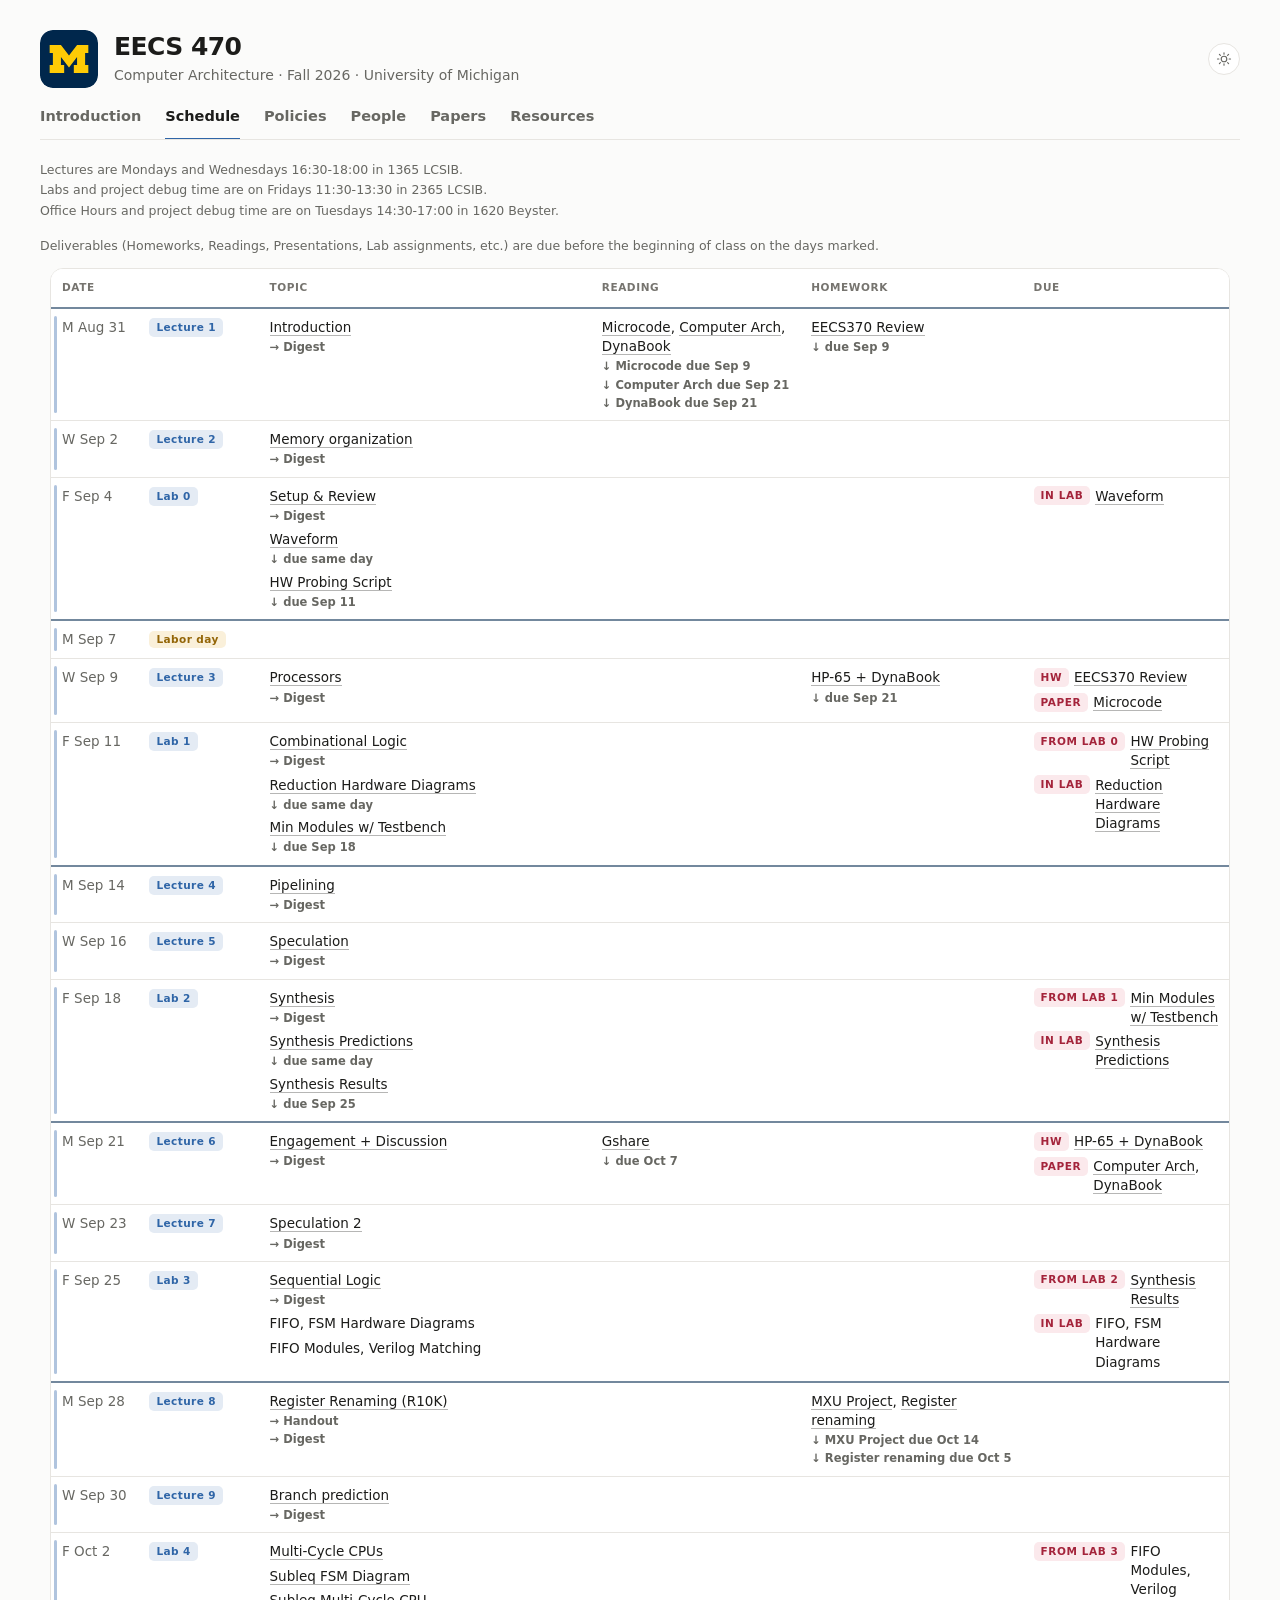
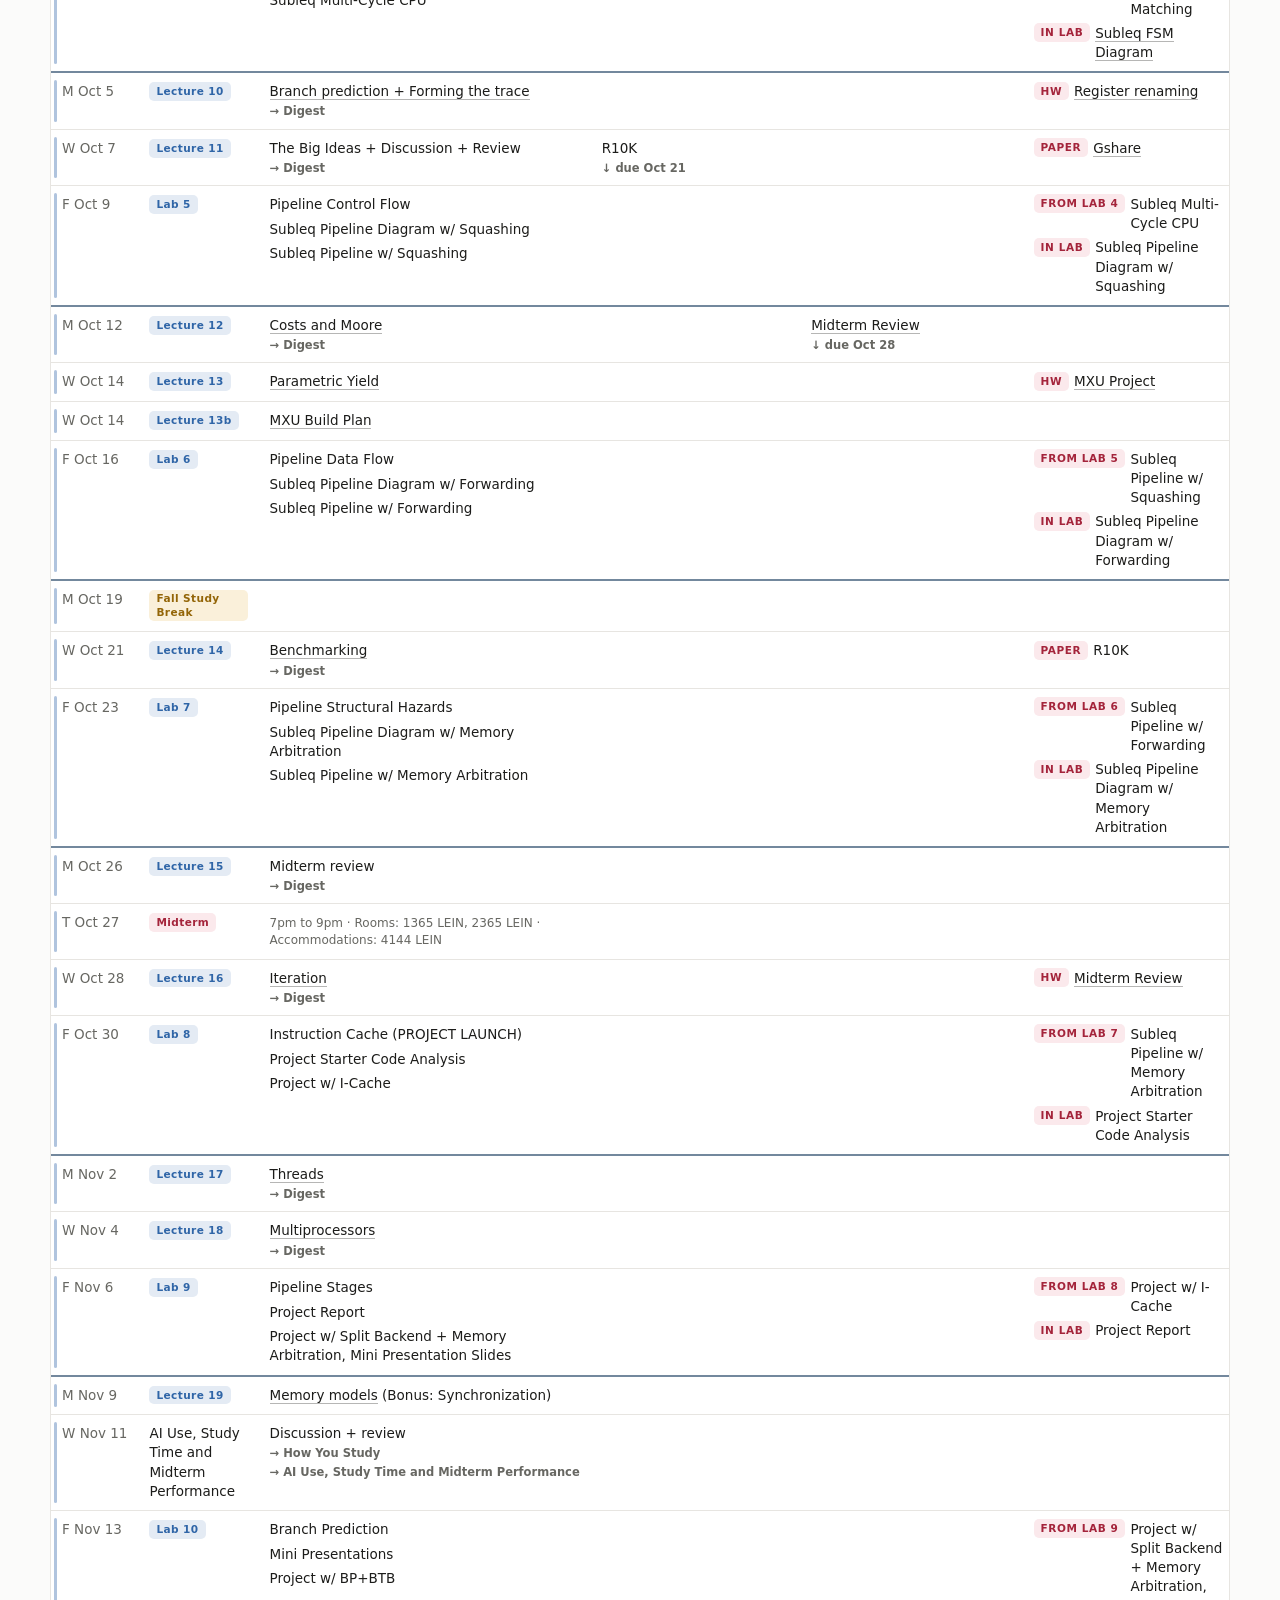
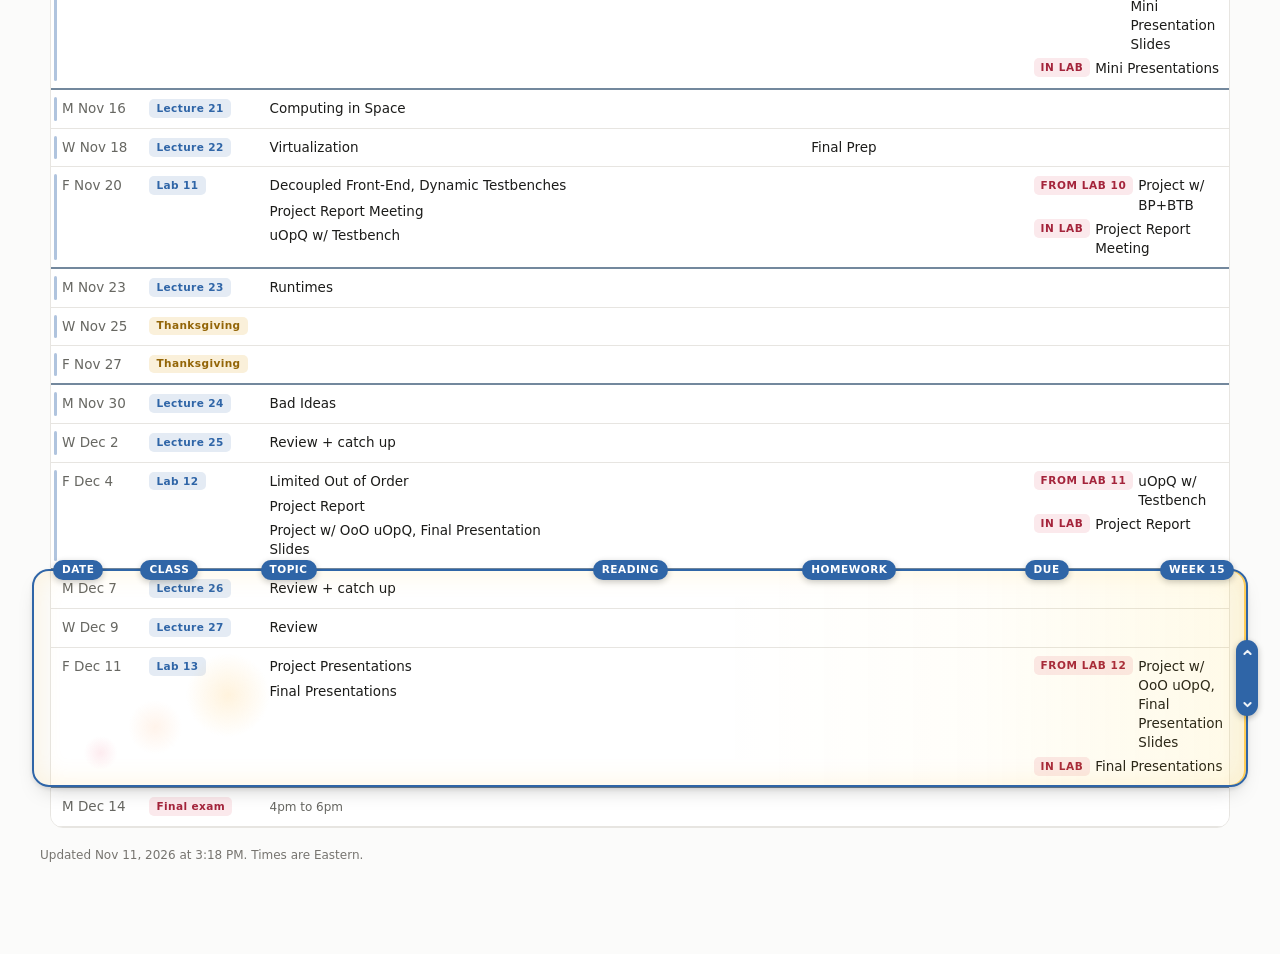
==== commit c82bab38: "How You Study + AI-use report replace Perspectives; link them under Lecture 20 Two midterm-analysis " ====
--- a/index.html
+++ b/index.html
@@ -839,7 +839,7 @@
 <p>Something like this might be happening with how Moore’s law is used in marketing today. Companies keep saying they are on track or outpacing it, even though, as Moore framed it, the law has been dead for a while. What these companies mean is that they are using more transistors than before, but Moore was talking about equivalent cost when doubling their number. For some reason, marketing teams think that hiding the truth about this is preferable to just not mentioning it.  </p>
 <p>This illustrates the inertia of useful narratives: they turn into memes and become common points of reference, even when the specifics change.  </p>
 <p>August 24, 2026  </p>
-<p>Copyright (C) 2026 by Krisztian Flautner, All Rights Reserved.  </p></section><section class="panel" data-tab="schedule"><p class="mnote">Lectures are Mondays and Wednesdays 16:30-18:00 in 1365 LCSIB.<br>Labs and project debug time are on Fridays 11:30-13:30 in 2365 LCSIB.<br>Office Hours and project debug time are on Tuesdays 14:30-17:00 in 1620 Beyster.</p><p class="mnote">Deliverables (Homeworks, Readings, Presentations, Lab assignments, etc.) are due before the beginning of class on the days marked.</p><div class="tblshell"><div class="tblwrap"><table id="sched"><thead><tr><th class="c-dt">Date</th><th class="c-cl"><span class="vh">Class</span></th><th class="c-tp">Topic</th><th>Reading</th><th>Homework</th><th>Due</th></tr></thead><tbody><tr class="r wkstart" id="d-2026-08-31" data-date="2026-08-31" data-week="1"><td class="c-dt">M Aug 31</td><td class="c-cl"><span class="chip">Lecture 1</span></td><td class="c-tp"><a href="https://drive.google.com/file/d/1UzGScTiZqUYAinSfP8OjvROTW141ipmp/view">Introduction</a><a class="due dig" href="https://drive.google.com/file/d/1g7CRxvgUR46El2Cz4lRIuGNEfjOCrqiK/view">→ Digest</a></td><td class="a"><span class="clab">Reading</span><a href="https://drive.google.com/file/d/1oMgP04eMKHPQi-WWds6r9S_1FhtQDPix/view">Microcode</a>, <a href="https://drive.google.com/file/d/180vOpRnlo4fNccgyo9oDBiZb7Linw-Mw/view">Computer Arch</a>, <a href="https://drive.google.com/file/d/1qwUfOpW3UkyU5C60SEiY6FuYtCwzZPJV/view">DynaBook</a><a class="due" href="#d-2026-09-09" title="Due Sep 9"><span aria-hidden="true">&#8595;</span> Microcode due Sep 9</a><a class="due" href="#d-2026-09-21" title="Due Sep 21"><span aria-hidden="true">&#8595;</span> Computer Arch due Sep 21</a><a class="due" href="#d-2026-09-21" title="Due Sep 21"><span aria-hidden="true">&#8595;</span> DynaBook due Sep 21</a></td><td class="a"><span class="clab">Homework</span><a href="https://docs.google.com/document/d/1Iehi9ptPTRQdaQQ8UMOBbUJznJ0AXN5jWYrhnFPbZzU/edit?tab=t.0">EECS370 Review</a><a class="due" href="#d-2026-09-09" title="Due Sep 9"><span aria-hidden="true">&#8595;</span> due Sep 9</a></td><td class="a"></td></tr><tr class="r" id="d-2026-09-02" data-date="2026-09-02" data-week="1"><td class="c-dt">W Sep 2</td><td class="c-cl"><span class="chip">Lecture 2</span></td><td class="c-tp"><a href="https://drive.google.com/file/d/14Pt8YKbAARYRud2tevrNw6RkygrevRvn/view">Memory organization</a><a class="due dig" href="https://drive.google.com/file/d/1ldD6Q3xaAyCSbrQ831hv5LFiR1oedfOR/view">→ Digest</a></td><td class="a"></td><td class="a"></td><td class="a"></td></tr><tr class="r" id="d-2026-09-04" data-date="2026-09-04" data-week="1"><td class="c-dt">F Sep 4</td><td class="c-cl"><span class="chip lab">Lab 0</span></td><td class="c-tp"><a href="https://drive.google.com/file/d/139MGapvEQIBW4ue4f4OTW_Di16zuaD6F/view">Setup &amp; Review</a><a class="due dig" href="https://drive.google.com/file/d/1jflvPPhKMYIJSigVSTu4L2VwE0ezEtWv/view">→ Digest</a><span class="labwork"><span class="vh">Handouts</span><span class="item"><span class="tagged notag"><span class="what"><a href="https://docs.google.com/document/d/1Q2Wl_SWt5yQ0ImX_Vz5Q4BkVhwIz7yCR0cCFCvE-aoE/edit">Waveform</a><span class="due inlab"><span aria-hidden="true">&#8595;</span> due same day</span></span></span></span><span class="item"><span class="tagged notag"><span class="what"><a href="https://docs.google.com/document/d/1Q2Wl_SWt5yQ0ImX_Vz5Q4BkVhwIz7yCR0cCFCvE-aoE/edit">HW Probing Script</a><a class="due" href="#d-2026-09-11" title="Due Sep 11"><span aria-hidden="true">&#8595;</span> due Sep 11</a></span></span></span></span></td><td class="a"></td><td class="a"></td><td class="a"><span class="clab">Due</span><span class="tagged"><span class="chip tag">In Lab</span><span class="what"><a href="https://docs.google.com/document/d/1Q2Wl_SWt5yQ0ImX_Vz5Q4BkVhwIz7yCR0cCFCvE-aoE/edit">Waveform</a></span></span></td></tr><tr class="r wkstart" id="d-2026-09-07" data-date="2026-09-07" data-week="2"><td class="c-dt">M Sep 7</td><td class="c-cl"><span class="chip off">Labor day</span></td><td class="c-tp"></td><td class="a"></td><td class="a"></td><td class="a"></td></tr><tr class="r" id="d-2026-09-09" data-date="2026-09-09" data-week="2"><td class="c-dt">W Sep 9</td><td class="c-cl"><span class="chip">Lecture 3</span></td><td class="c-tp"><a href="https://drive.google.com/file/d/19_GMd7uEW2Xr3XMjWEQ1k6iHt90daUcV/view">Processors</a><a class="due dig" href="https://drive.google.com/file/d/1Ow7j1HzfEEjFiJ_Vfy-XNcBQ6swH7FZZ/view">→ Digest</a></td><td class="a"></td><td class="a"><span class="clab">Homework</span><a href="https://drive.google.com/file/d/1ThVzZ5Vq3imgxklJK05q7KGwO_s86OR4/view">HP-65 + DynaBook</a><a class="due" href="#d-2026-09-21" title="Due Sep 21"><span aria-hidden="true">&#8595;</span> due Sep 21</a></td><td class="a"><span class="clab">Due</span><span class="item"><span class="tagged"><span class="chip tag">HW</span><span class="what"><a href="https://docs.google.com/document/d/1Iehi9ptPTRQdaQQ8UMOBbUJznJ0AXN5jWYrhnFPbZzU/edit?tab=t.0">EECS370 Review</a></span></span></span><span class="item"><span class="tagged"><span class="chip tag">Paper</span><span class="what"><a href="https://drive.google.com/file/d/1oMgP04eMKHPQi-WWds6r9S_1FhtQDPix/view">Microcode</a></span></span></span></td></tr><tr class="r" id="d-2026-09-11" data-date="2026-09-11" data-week="2"><td class="c-dt">F Sep 11</td><td class="c-cl"><span class="chip lab">Lab 1</span></td><td class="c-tp"><a href="https://drive.google.com/file/d/1rLrneUSxS15dzWkHrrveMjm5YZS8dkTz/view">Combinational Logic</a><a class="due dig" href="https://drive.google.com/file/d/1YyPFSQ0RCJACF111HhWlVXve14qTI9q8/view">→ Digest</a><span class="labwork"><span class="vh">Handouts</span><span class="item"><span class="tagged notag"><span class="what"><a href="https://docs.google.com/document/d/1srWdwN1jY24yoKaDB2f7echlobL9Res6iPc8uC6heYs/edit">Reduction Hardware Diagrams</a><span class="due inlab"><span aria-hidden="true">&#8595;</span> due same day</span></span></span></span><span class="item"><span class="tagged notag"><span class="what"><a href="https://docs.google.com/document/d/1srWdwN1jY24yoKaDB2f7echlobL9Res6iPc8uC6heYs/edit">Min Modules w/ Testbench</a><a class="due" href="#d-2026-09-18" title="Due Sep 18"><span aria-hidden="true">&#8595;</span> due Sep 18</a></span></span></span></span></td><td class="a"></td><td class="a"></td><td class="a"><span class="clab">Due</span><span class="item"><span class="tagged"><span class="chip tag">From Lab 0</span><span class="what"><a href="https://docs.google.com/document/d/1Q2Wl_SWt5yQ0ImX_Vz5Q4BkVhwIz7yCR0cCFCvE-aoE/edit">HW Probing Script</a></span></span></span><span class="item"><span class="tagged"><span class="chip tag">In Lab</span><span class="what"><a href="https://docs.google.com/document/d/1srWdwN1jY24yoKaDB2f7echlobL9Res6iPc8uC6heYs/edit">Reduction Hardware Diagrams</a></span></span></span></td></tr><tr class="r wkstart" id="d-2026-09-14" data-date="2026-09-14" data-week="3"><td class="c-dt">M Sep 14</td><td class="c-cl"><span class="chip">Lecture 4</span></td><td class="c-tp"><a href="https://drive.google.com/file/d/1ALWF8l_svuezYjKbX6BZ9AnL9ou5izyk/view">Pipelining</a><a class="due dig" href="https://drive.google.com/file/d/1Kr4_HEmTr-scZDY-jmww5kZ_ngBBTEya/view">→ Digest</a></td><td class="a"></td><td class="a"></td><td class="a"></td></tr><tr class="r" id="d-2026-09-16" data-date="2026-09-16" data-week="3"><td class="c-dt">W Sep 16</td><td class="c-cl"><span class="chip">Lecture 5</span></td><td class="c-tp"><a href="https://drive.google.com/file/d/1ZOm6x0bYotOc-aDDWbXCi4UyQTyO22tI/view">Speculation</a><a class="due dig" href="https://drive.google.com/file/d/1DXk7fIhlaQUFRW2X3YNOUJrcyLJ39X-b/view">→ Digest</a></td><td class="a"></td><td class="a"></td><td class="a"></td></tr><tr class="r" id="d-2026-09-18" data-date="2026-09-18" data-week="3"><td class="c-dt">F Sep 18</td><td class="c-cl"><span class="chip lab">Lab 2</span></td><td class="c-tp"><a href="https://drive.google.com/file/d/1OGT0po6a1Hkd3M9sC38hDlKb3zf_ZY4U/view">Synthesis</a><a class="due dig" href="https://drive.google.com/file/d/1Ca5Kfw_vMBbcF275PX1MNiGi6TeWN9Es/view">→ Digest</a><span class="labwork"><span class="vh">Handouts</span><span class="item"><span class="tagged notag"><span class="what"><a href="https://docs.google.com/document/d/1srWdwN1jY24yoKaDB2f7echlobL9Res6iPc8uC6heYs/edit?tab=t.t6rbkr8pf22j">Synthesis Predictions</a><span class="due inlab"><span aria-hidden="true">&#8595;</span> due same day</span></span></span></span><span class="item"><span class="tagged notag"><span class="what"><a href="https://docs.google.com/document/d/1srWdwN1jY24yoKaDB2f7echlobL9Res6iPc8uC6heYs/edit?tab=t.t6rbkr8pf22j">Synthesis Results</a><a class="due" href="#d-2026-09-25" title="Due Sep 25"><span aria-hidden="true">&#8595;</span> due Sep 25</a></span></span></span></span></td><td class="a"></td><td class="a"></td><td class="a"><span class="clab">Due</span><span class="item"><span class="tagged"><span class="chip tag">From Lab 1</span><span class="what"><a href="https://docs.google.com/document/d/1srWdwN1jY24yoKaDB2f7echlobL9Res6iPc8uC6heYs/edit">Min Modules w/ Testbench</a></span></span></span><span class="item"><span class="tagged"><span class="chip tag">In Lab</span><span class="what"><a href="https://docs.google.com/document/d/1srWdwN1jY24yoKaDB2f7echlobL9Res6iPc8uC6heYs/edit?tab=t.t6rbkr8pf22j">Synthesis Predictions</a></span></span></span></td></tr><tr class="r wkstart" id="d-2026-09-21" data-date="2026-09-21" data-week="4"><td class="c-dt">M Sep 21</td><td class="c-cl"><span class="chip">Lecture 6</span></td><td class="c-tp"><a href="https://drive.google.com/file/d/1XoSlAna6hS_e8p0gvBOm1bHFqGi2V6YC/view">Engagement + Discussion</a><a class="due dig" href="https://drive.google.com/file/d/1Ybi4fPryW3VApYmeSD7vSlQJH2UZIZpb/view">→ Digest</a></td><td class="a"><span class="clab">Reading</span><a href="https://drive.google.com/file/d/1y4Y4DLgg4aIslbWNQIb9HeAsLMnunyRl/view">Gshare</a><a class="due" href="#d-2026-10-07" title="Due Oct 7"><span aria-hidden="true">&#8595;</span> due Oct 7</a></td><td class="a"></td><td class="a"><span class="clab">Due</span><span class="item"><span class="tagged"><span class="chip tag">HW</span><span class="what"><a href="https://drive.google.com/file/d/1ThVzZ5Vq3imgxklJK05q7KGwO_s86OR4/view">HP-65 + DynaBook</a></span></span></span><span class="item"><span class="tagged"><span class="chip tag">Paper</span><span class="what"><a href="https://drive.google.com/file/d/180vOpRnlo4fNccgyo9oDBiZb7Linw-Mw/view">Computer Arch</a>, <a href="https://drive.google.com/file/d/1qwUfOpW3UkyU5C60SEiY6FuYtCwzZPJV/view">DynaBook</a></span></span></span></td></tr><tr class="r" id="d-2026-09-23" data-date="2026-09-23" data-week="4"><td class="c-dt">W Sep 23</td><td class="c-cl"><span class="chip">Lecture 7</span></td><td class="c-tp"><a href="https://drive.google.com/file/d/1NcSWYGdAY8h2CreQRd1jlT-oMBfNvGL6/view">Speculation 2</a><a class="due dig" href="https://drive.google.com/file/d/1MVwTZR_h2TCxBmPtEgIQ0I-hR9V3oWvT/view">→ Digest</a></td><td class="a"></td><td class="a"></td><td class="a"></td></tr><tr class="r" id="d-2026-09-25" data-date="2026-09-25" data-week="4"><td class="c-dt">F Sep 25</td><td class="c-cl"><span class="chip lab">Lab 3</span></td><td class="c-tp"><a href="https://drive.google.com/file/d/1OGT0po6a1Hkd3M9sC38hDlKb3zf_ZY4U/view">Sequential Logic</a><a class="due dig" href="https://drive.google.com/file/d/1kPp7XhAzMmsEm9TFT5TSRtCsU6RF4Usl/view">→ Digest</a><span class="labwork"><span class="vh">Handouts</span><span class="item"><span class="tagged notag"><span class="what">FIFO, FSM Hardware Diagrams</span></span></span><span class="item"><span class="tagged notag"><span class="what">FIFO Modules, Verilog Matching</span></span></span></span></td><td class="a"></td><td class="a"></td><td class="a"><span class="clab">Due</span><span class="item"><span class="tagged"><span class="chip tag">From Lab 2</span><span class="what"><a href="https://docs.google.com/document/d/1srWdwN1jY24yoKaDB2f7echlobL9Res6iPc8uC6heYs/edit?tab=t.t6rbkr8pf22j">Synthesis Results</a></span></span></span><span class="item"><span class="tagged"><span class="chip tag">In Lab</span><span class="what">FIFO, FSM Hardware Diagrams</span></span></span></td></tr><tr class="r wkstart" id="d-2026-09-28" data-date="2026-09-28" data-week="5"><td class="c-dt">M Sep 28</td><td class="c-cl"><span class="chip">Lecture 8</span></td><td class="c-tp"><a href="https://drive.google.com/file/d/1wXRh9bf1SvFsrww46-cwPLQ2XP9RhAwL/view">Register Renaming (R10K)</a><a class="due dig" href="https://drive.google.com/file/d/10J5UMIwzVjwbDSc8EI5ZOv-uZChe3A2S/view">→ Handout</a><a class="due dig" href="https://drive.google.com/file/d/1d7zY-hN_FYgabuazL4XsIs1uID7p4sIi/view">→ Digest</a></td><td class="a"></td><td class="a"><span class="clab">Homework</span><a href="https://drive.google.com/file/d/1jzz7kyZ12fo7Pa_f_bAPDii1esO6cxES/view">MXU Project</a>, <a href="https://drive.google.com/file/d/1TmXv7xRrdICgemN_xhK4IOV6C3HJp0xC/view">Register renaming</a><a class="due" href="#d-2026-10-14" title="Due Oct 14"><span aria-hidden="true">&#8595;</span> MXU Project due Oct 14</a><a class="due" href="#d-2026-10-05" title="Due Oct 5"><span aria-hidden="true">&#8595;</span> Register renaming due Oct 5</a></td><td class="a"></td></tr><tr class="r" id="d-2026-09-30" data-date="2026-09-30" data-week="5"><td class="c-dt">W Sep 30</td><td class="c-cl"><span class="chip">Lecture 9</span></td><td class="c-tp"><a href="https://drive.google.com/file/d/1APK0IqtQXnsW_QAWWyws17pb-Tii_z9X/view">Branch prediction</a><a class="due dig" href="https://drive.google.com/file/d/1OqRvK-bKkIaY53PdyJHR2rOCSiTBHByP/view">→ Digest</a></td><td class="a"></td><td class="a"></td><td class="a"></td></tr><tr class="r" id="d-2026-10-02" data-date="2026-10-02" data-week="5"><td class="c-dt">F Oct 2</td><td class="c-cl"><span class="chip lab">Lab 4</span></td><td class="c-tp"><a href="https://drive.google.com/file/d/1VZUdCHxz7xKWEqn7BJGHylfpLK9biVWk/view">Multi-Cycle CPUs</a><span class="labwork"><span class="vh">Handouts</span><span class="item"><span class="tagged notag"><span class="what"><a href="https://drive.google.com/file/d/1T0MLTjGXUIM_lXLiYqmZsZ7fbO2Le3hF/view">Subleq FSM Diagram</a></span></span></span><span class="item"><span class="tagged notag"><span class="what">Subleq Multi-Cycle CPU</span></span></span></span></td><td class="a"></td><td class="a"></td><td class="a"><span class="clab">Due</span><span class="item"><span class="tagged"><span class="chip tag">From Lab 3</span><span class="what">FIFO Modules, Verilog Matching</span></span></span><span class="item"><span class="tagged"><span class="chip tag">In Lab</span><span class="what"><a href="https://drive.google.com/file/d/1T0MLTjGXUIM_lXLiYqmZsZ7fbO2Le3hF/view">Subleq FSM Diagram</a></span></span></span></td></tr><tr class="r wkstart" id="d-2026-10-05" data-date="2026-10-05" data-week="6"><td class="c-dt">M Oct 5</td><td class="c-cl"><span class="chip">Lecture 10</span></td><td class="c-tp"><a href="https://drive.google.com/file/d/1y1TZZaX9bOKnGaQZrpJqpPW6OjFN7xiu/view">Branch prediction + Forming the trace</a><a class="due dig" href="https://drive.google.com/file/d/1O0KG3X_uLgZ6E1Q8NQ4cngEWsJ3WBVGu/view">→ Digest</a></td><td class="a"></td><td class="a"></td><td class="a"><span class="clab">Due</span><span class="tagged"><span class="chip tag">HW</span><span class="what"><a href="https://drive.google.com/file/d/1TmXv7xRrdICgemN_xhK4IOV6C3HJp0xC/view">Register renaming</a></span></span></td></tr><tr class="r" id="d-2026-10-07" data-date="2026-10-07" data-week="6"><td class="c-dt">W Oct 7</td><td class="c-cl"><span class="chip">Lecture 11</span></td><td class="c-tp">The Big Ideas + Discussion + Review<a class="due dig" href="https://drive.google.com/file/d/1kZtQSQ0qV2FvvPOp4YgdQ6jr_m9dbq3f/view">→ Digest</a></td><td class="a"><span class="clab">Reading</span>R10K<a class="due" href="#d-2026-10-21" title="Due Oct 21"><span aria-hidden="true">&#8595;</span> due Oct 21</a></td><td class="a"></td><td class="a"><span class="clab">Due</span><span class="tagged"><span class="chip tag">Paper</span><span class="what"><a href="https://drive.google.com/file/d/1y4Y4DLgg4aIslbWNQIb9HeAsLMnunyRl/view">Gshare</a></span></span></td></tr><tr class="r" id="d-2026-10-09" data-date="2026-10-09" data-week="6"><td class="c-dt">F Oct 9</td><td class="c-cl"><span class="chip lab">Lab 5</span></td><td class="c-tp">Pipeline Control Flow<span class="labwork"><span class="vh">Handouts</span><span class="item"><span class="tagged notag"><span class="what">Subleq Pipeline Diagram w/ Squashing</span></span></span><span class="item"><span class="tagged notag"><span class="what">Subleq Pipeline w/ Squashing</span></span></span></span></td><td class="a"></td><td class="a"></td><td class="a"><span class="clab">Due</span><span class="item"><span class="tagged"><span class="chip tag">From Lab 4</span><span class="what">Subleq Multi-Cycle CPU</span></span></span><span class="item"><span class="tagged"><span class="chip tag">In Lab</span><span class="what">Subleq Pipeline Diagram w/ Squashing</span></span></span></td></tr><tr class="r wkstart" id="d-2026-10-12" data-date="2026-10-12" data-week="7"><td class="c-dt">M Oct 12</td><td class="c-cl"><span class="chip">Lecture 12</span></td><td class="c-tp"><a href="https://drive.google.com/file/d/1dZ5uLAcMdSTSGB_rr_4GAbMHrv3kK5C_/view">Costs and Moore</a><a class="due dig" href="https://drive.google.com/file/d/1ROT51dhK4lcjhevj6a8m5-LPeowWf7if/view">→ Digest</a></td><td class="a"></td><td class="a"><span class="clab">Homework</span><a href="https://drive.google.com/file/d/1s-rK5PJxy9gRL-YUUnX2G72pc17OsMq-/view">Midterm Review</a><a class="due" href="#d-2026-10-28" title="Due Oct 28"><span aria-hidden="true">&#8595;</span> due Oct 28</a></td><td class="a"></td></tr><tr class="r" id="d-2026-10-14" data-date="2026-10-14" data-week="7"><td class="c-dt">W Oct 14</td><td class="c-cl"><span class="chip">Lecture 13</span></td><td class="c-tp"><a href="https://drive.google.com/file/d/1FmEHIcHC7hdV8nGVmAksSw1ydjEBSh36/view">Parametric Yield</a></td><td class="a"></td><td class="a"></td><td class="a"><span class="clab">Due</span><span class="tagged"><span class="chip tag">HW</span><span class="what"><a href="https://drive.google.com/file/d/1jzz7kyZ12fo7Pa_f_bAPDii1esO6cxES/view">MXU Project</a></span></span></td></tr><tr class="r" id="d-2026-10-14-b" data-date="2026-10-14" data-week="7"><td class="c-dt">W Oct 14</td><td class="c-cl"><span class="chip">Lecture 13b</span></td><td class="c-tp"><a href="https://drive.google.com/file/d/1mYyIzPjkRydNVxR4kf8w3rtXPi9LHyIa/view">MXU Build Plan</a></td><td class="a"></td><td class="a"></td><td class="a"></td></tr><tr class="r" id="d-2026-10-16" data-date="2026-10-16" data-week="7"><td class="c-dt">F Oct 16</td><td class="c-cl"><span class="chip lab">Lab 6</span></td><td class="c-tp">Pipeline Data Flow<span class="labwork"><span class="vh">Handouts</span><span class="item"><span class="tagged notag"><span class="what">Subleq Pipeline Diagram w/ Forwarding</span></span></span><span class="item"><span class="tagged notag"><span class="what">Subleq Pipeline w/ Forwarding</span></span></span></span></td><td class="a"></td><td class="a"></td><td class="a"><span class="clab">Due</span><span class="item"><span class="tagged"><span class="chip tag">From Lab 5</span><span class="what">Subleq Pipeline w/ Squashing</span></span></span><span class="item"><span class="tagged"><span class="chip tag">In Lab</span><span class="what">Subleq Pipeline Diagram w/ Forwarding</span></span></span></td></tr><tr class="r wkstart" id="d-2026-10-19" data-date="2026-10-19" data-week="8"><td class="c-dt">M Oct 19</td><td class="c-cl"><span class="chip off">Fall Study Break</span></td><td class="c-tp"></td><td class="a"></td><td class="a"></td><td class="a"></td></tr><tr class="r" id="d-2026-10-21" data-date="2026-10-21" data-week="8"><td class="c-dt">W Oct 21</td><td class="c-cl"><span class="chip">Lecture 14</span></td><td class="c-tp"><a href="https://drive.google.com/file/d/1f2AaCKESG8icL2SoMi25hqgGYBplcytN/view">Benchmarking</a><a class="due dig" href="https://drive.google.com/file/d/1oIRHXFOJP6Av8Uhf-I5Df2jxIIwf6iwW/view">→ Digest</a></td><td class="a"></td><td class="a"></td><td class="a"><span class="clab">Due</span><span class="tagged"><span class="chip tag">Paper</span><span class="what">R10K</span></span></td></tr><tr class="r" id="d-2026-10-23" data-date="2026-10-23" data-week="8"><td class="c-dt">F Oct 23</td><td class="c-cl"><span class="chip lab">Lab 7</span></td><td class="c-tp">Pipeline Structural Hazards<span class="labwork"><span class="vh">Handouts</span><span class="item"><span class="tagged notag"><span class="what">Subleq Pipeline Diagram w/ Memory Arbitration</span></span></span><span class="item"><span class="tagged notag"><span class="what">Subleq Pipeline w/ Memory Arbitration</span></span></span></span></td><td class="a"></td><td class="a"></td><td class="a"><span class="clab">Due</span><span class="item"><span class="tagged"><span class="chip tag">From Lab 6</span><span class="what">Subleq Pipeline w/ Forwarding</span></span></span><span class="item"><span class="tagged"><span class="chip tag">In Lab</span><span class="what">Subleq Pipeline Diagram w/ Memory Arbitration</span></span></span></td></tr><tr class="r wkstart" id="d-2026-10-26" data-date="2026-10-26" data-week="9"><td class="c-dt">M Oct 26</td><td class="c-cl"><span class="chip">Lecture 15</span></td><td class="c-tp">Midterm review<a class="due dig" href="https://drive.google.com/file/d/1Q_DtTmirQYmoM2XlFP5VL2QPQuG5s9tg/view">→ Digest</a></td><td class="a"></td><td class="a"></td><td class="a"></td></tr><tr class="r" id="d-2026-10-27" data-date="2026-10-27" data-week="9"><td class="c-dt">T Oct 27</td><td class="c-cl"><span class="chip exam">Midterm</span></td><td class="c-tp"><span class="sub">7pm to 9pm · Rooms: 1365 LEIN, 2365 LEIN · Accommodations: 4144 LEIN</span></td><td class="a"></td><td class="a"></td><td class="a"></td></tr><tr class="r" id="d-2026-10-28" data-date="2026-10-28" data-week="9"><td class="c-dt">W Oct 28</td><td class="c-cl"><span class="chip">Lecture 16</span></td><td class="c-tp"><a href="https://drive.google.com/file/d/1o3X_7C5r-6I1-NVnHjTjlhivQpj8gvcb/view">Iteration</a><a class="due dig" href="https://drive.google.com/file/d/1HhHUIwYtuyu8pnDYQbmhYU9pNdLwM_dc/view">→ Digest</a></td><td class="a"></td><td class="a"></td><td class="a"><span class="clab">Due</span><span class="tagged"><span class="chip tag">HW</span><span class="what"><a href="https://drive.google.com/file/d/1s-rK5PJxy9gRL-YUUnX2G72pc17OsMq-/view">Midterm Review</a></span></span></td></tr><tr class="r" id="d-2026-10-30" data-date="2026-10-30" data-week="9"><td class="c-dt">F Oct 30</td><td class="c-cl"><span class="chip lab">Lab 8</span></td><td class="c-tp">Instruction Cache (PROJECT LAUNCH)<span class="labwork"><span class="vh">Handouts</span><span class="item"><span class="tagged notag"><span class="what">Project Starter Code Analysis</span></span></span><span class="item"><span class="tagged notag"><span class="what">Project w/ I-Cache</span></span></span></span></td><td class="a"></td><td class="a"></td><td class="a"><span class="clab">Due</span><span class="item"><span class="tagged"><span class="chip tag">From Lab 7</span><span class="what">Subleq Pipeline w/ Memory Arbitration</span></span></span><span class="item"><span class="tagged"><span class="chip tag">In Lab</span><span class="what">Project Starter Code Analysis</span></span></span></td></tr><tr class="r wkstart" id="d-2026-11-02" data-date="2026-11-02" data-week="10"><td class="c-dt">M Nov 2</td><td class="c-cl"><span class="chip">Lecture 17</span></td><td class="c-tp"><a href="https://drive.google.com/file/d/1QkZJriwo7r1aMYsdXfBXYxYHYiHqPT5U/view">Threads</a><a class="due dig" href="https://drive.google.com/file/d/1W9Ll-yCvNlYtMhZCDb8-QUqucWWTjXIo/view">→ Digest</a></td><td class="a"></td><td class="a"></td><td class="a"></td></tr><tr class="r" id="d-2026-11-04" data-date="2026-11-04" data-week="10"><td class="c-dt">W Nov 4</td><td class="c-cl"><span class="chip">Lecture 18</span></td><td class="c-tp"><a href="https://drive.google.com/file/d/1H027rqZqWE6Qn92whHvzZpe2DCuCgwOO/view">Multiprocessors</a><a class="due dig" href="https://drive.google.com/file/d/1MCvifJ83giUwYNkzisILdreNf2gqF1Up/view">→ Digest</a></td><td class="a"></td><td class="a"></td><td class="a"></td></tr><tr class="r" id="d-2026-11-06" data-date="2026-11-06" data-week="10"><td class="c-dt">F Nov 6</td><td class="c-cl"><span class="chip lab">Lab 9</span></td><td class="c-tp">Pipeline Stages<span class="labwork"><span class="vh">Handouts</span><span class="item"><span class="tagged notag"><span class="what">Project Report</span></span></span><span class="item"><span class="tagged notag"><span class="what">Project w/ Split Backend + Memory Arbitration, Mini Presentation Slides</span></span></span></span></td><td class="a"></td><td class="a"></td><td class="a"><span class="clab">Due</span><span class="item"><span class="tagged"><span class="chip tag">From Lab 8</span><span class="what">Project w/ I-Cache</span></span></span><span class="item"><span class="tagged"><span class="chip tag">In Lab</span><span class="what">Project Report</span></span></span></td></tr><tr class="r wkstart" id="d-2026-11-09" data-date="2026-11-09" data-week="11"><td class="c-dt">M Nov 9</td><td class="c-cl"><span class="chip">Lecture 19</span></td><td class="c-tp"><a href="https://drive.google.com/file/d/1olAd29H-7RlgMpVZ0Tt5JGIdOr411ajM/view">Memory models</a> (Bonus: Synchronization)</td><td class="a"></td><td class="a"></td><td class="a"></td></tr><tr class="r" id="d-2026-11-11" data-date="2026-11-11" data-week="11"><td class="c-dt">W Nov 11</td><td class="c-cl"><span class="chip">Lecture 20</span></td><td class="c-tp">Discussion + review</td><td class="a"></td><td class="a"></td><td class="a"></td></tr><tr class="r" id="d-2026-11-13" data-date="2026-11-13" data-week="11"><td class="c-dt">F Nov 13</td><td class="c-cl"><span class="chip lab">Lab 10</span></td><td class="c-tp">Branch Prediction<span class="labwork"><span class="vh">Handouts</span><span class="item"><span class="tagged notag"><span class="what">Mini Presentations</span></span></span><span class="item"><span class="tagged notag"><span class="what">Project w/ BP+BTB</span></span></span></span></td><td class="a"></td><td class="a"></td><td class="a"><span class="clab">Due</span><span class="item"><span class="tagged"><span class="chip tag">From Lab 9</span><span class="what">Project w/ Split Backend + Memory Arbitration, Mini Presentation Slides</span></span></span><span class="item"><span class="tagged"><span class="chip tag">In Lab</span><span class="what">Mini Presentations</span></span></span></td></tr><tr class="r wkstart" id="d-2026-11-16" data-date="2026-11-16" data-week="12"><td class="c-dt">M Nov 16</td><td class="c-cl"><span class="chip">Lecture 21</span></td><td class="c-tp">Computing in Space</td><td class="a"></td><td class="a"></td><td class="a"></td></tr><tr class="r" id="d-2026-11-18" data-date="2026-11-18" data-week="12"><td class="c-dt">W Nov 18</td><td class="c-cl"><span class="chip">Lecture 22</span></td><td class="c-tp">Virtualization</td><td class="a"></td><td class="a"><span class="clab">Homework</span>Final Prep</td><td class="a"></td></tr><tr class="r" id="d-2026-11-20" data-date="2026-11-20" data-week="12"><td class="c-dt">F Nov 20</td><td class="c-cl"><span class="chip lab">Lab 11</span></td><td class="c-tp">Decoupled Front-End, Dynamic Testbenches<span class="labwork"><span class="vh">Handouts</span><span class="item"><span class="tagged notag"><span class="what">Project Report Meeting</span></span></span><span class="item"><span class="tagged notag"><span class="what">uOpQ w/ Testbench</span></span></span></span></td><td class="a"></td><td class="a"></td><td class="a"><span class="clab">Due</span><span class="item"><span class="tagged"><span class="chip tag">From Lab 10</span><span class="what">Project w/ BP+BTB</span></span></span><span class="item"><span class="tagged"><span class="chip tag">In Lab</span><span class="what">Project Report Meeting</span></span></span></td></tr><tr class="r wkstart" id="d-2026-11-23" data-date="2026-11-23" data-week="13"><td class="c-dt">M Nov 23</td><td class="c-cl"><span class="chip">Lecture 23</span></td><td class="c-tp">Runtimes</td><td class="a"></td><td class="a"></td><td class="a"></td></tr><tr class="r" id="d-2026-11-25" data-date="2026-11-25" data-week="13"><td class="c-dt">W Nov 25</td><td class="c-cl"><span class="chip off">Thanksgiving</span></td><td class="c-tp"></td><td class="a"></td><td class="a"></td><td class="a"></td></tr><tr class="r" id="d-2026-11-27" data-date="2026-11-27" data-week="13"><td class="c-dt">F Nov 27</td><td class="c-cl"><span class="chip off">Thanksgiving</span></td><td class="c-tp"></td><td class="a"></td><td class="a"></td><td class="a"></td></tr><tr class="r wkstart" id="d-2026-11-30" data-date="2026-11-30" data-week="14"><td class="c-dt">M Nov 30</td><td class="c-cl"><span class="chip">Lecture 24</span></td><td class="c-tp">Bad Ideas</td><td class="a"></td><td class="a"></td><td class="a"></td></tr><tr class="r" id="d-2026-12-02" data-date="2026-12-02" data-week="14"><td class="c-dt">W Dec 2</td><td class="c-cl"><span class="chip">Lecture 25</span></td><td class="c-tp">Review + catch up</td><td class="a"></td><td class="a"></td><td class="a"></td></tr><tr class="r" id="d-2026-12-04" data-date="2026-12-04" data-week="14"><td class="c-dt">F Dec 4</td><td class="c-cl"><span class="chip lab">Lab 12</span></td><td class="c-tp">Limited Out of Order<span class="labwork"><span class="vh">Handouts</span><span class="item"><span class="tagged notag"><span class="what">Project Report</span></span></span><span class="item"><span class="tagged notag"><span class="what">Project w/ OoO uOpQ, Final Presentation Slides</span></span></span></span></td><td class="a"></td><td class="a"></td><td class="a"><span class="clab">Due</span><span class="item"><span class="tagged"><span class="chip tag">From Lab 11</span><span class="what">uOpQ w/ Testbench</span></span></span><span class="item"><span class="tagged"><span class="chip tag">In Lab</span><span class="what">Project Report</span></span></span></td></tr><tr class="r wkstart" id="d-2026-12-07" data-date="2026-12-07" data-week="15"><td class="c-dt">M Dec 7</td><td class="c-cl"><span class="chip">Lecture 26</span></td><td class="c-tp">Review + catch up</td><td class="a"></td><td class="a"></td><td class="a"></td></tr><tr class="r" id="d-2026-12-09" data-date="2026-12-09" data-week="15"><td class="c-dt">W Dec 9</td><td class="c-cl"><span class="chip">Lecture 27</span></td><td class="c-tp">Review</td><td class="a"></td><td class="a"></td><td class="a"></td></tr><tr class="r" id="d-2026-12-11" data-date="2026-12-11" data-week="15"><td class="c-dt">F Dec 11</td><td class="c-cl"><span class="chip lab">Lab 13</span></td><td class="c-tp">Project Presentations<span class="labwork"><span class="vh">Handouts</span><span class="item"><span class="tagged notag"><span class="what">Final Presentations</span></span></span></span></td><td class="a"></td><td class="a"></td><td class="a"><span class="clab">Due</span><span class="item"><span class="tagged"><span class="chip tag">From Lab 12</span><span class="what">Project w/ OoO uOpQ, Final Presentation Slides</span></span></span><span class="item"><span class="tagged"><span class="chip tag">In Lab</span><span class="what">Final Presentations</span></span></span></td></tr><tr class="r wkstart" id="d-2026-12-14" data-date="2026-12-14" data-week="16"><td class="c-dt">M Dec 14</td><td class="c-cl"><span class="chip exam">Final exam</span></td><td class="c-tp"><span class="sub">4pm to 6pm</span></td><td class="a"></td><td class="a"></td><td class="a"></td></tr></tbody></table></div><div class="lens" id="lens" hidden><div class="lenshead" id="lenshead" aria-hidden="true"></div><div class="gripstack"><button class="step" id="stepup" type="button" aria-label="Previous week"><svg viewBox="0 0 12 12" aria-hidden="true"><path d="M2.6 7.6 6 4.2 9.4 7.6"/></svg></button><button class="grip" id="grip" type="button" aria-label="Drag to move the week highlight"></button><button class="step" id="stepdown" type="button" aria-label="Next week"><svg viewBox="0 0 12 12" aria-hidden="true"><path d="M2.6 4.4 6 7.8 9.4 4.4"/></svg></button></div><span class="lenslab" id="lenslab" role="status" aria-live="polite"></span></div></div></section><section class="panel prose card" data-tab="policies" hidden><h2 id="communications">Communications</h2>
+<p>Copyright (C) 2026 by Krisztian Flautner, All Rights Reserved.  </p></section><section class="panel" data-tab="schedule"><p class="mnote">Lectures are Mondays and Wednesdays 16:30-18:00 in 1365 LCSIB.<br>Labs and project debug time are on Fridays 11:30-13:30 in 2365 LCSIB.<br>Office Hours and project debug time are on Tuesdays 14:30-17:00 in 1620 Beyster.</p><p class="mnote">Deliverables (Homeworks, Readings, Presentations, Lab assignments, etc.) are due before the beginning of class on the days marked.</p><div class="tblshell"><div class="tblwrap"><table id="sched"><thead><tr><th class="c-dt">Date</th><th class="c-cl"><span class="vh">Class</span></th><th class="c-tp">Topic</th><th>Reading</th><th>Homework</th><th>Due</th></tr></thead><tbody><tr class="r wkstart" id="d-2026-08-31" data-date="2026-08-31" data-week="1"><td class="c-dt">M Aug 31</td><td class="c-cl"><span class="chip">Lecture 1</span></td><td class="c-tp"><a href="https://drive.google.com/file/d/1UzGScTiZqUYAinSfP8OjvROTW141ipmp/view">Introduction</a><a class="due dig" href="https://drive.google.com/file/d/1g7CRxvgUR46El2Cz4lRIuGNEfjOCrqiK/view">→ Digest</a></td><td class="a"><span class="clab">Reading</span><a href="https://drive.google.com/file/d/1oMgP04eMKHPQi-WWds6r9S_1FhtQDPix/view">Microcode</a>, <a href="https://drive.google.com/file/d/180vOpRnlo4fNccgyo9oDBiZb7Linw-Mw/view">Computer Arch</a>, <a href="https://drive.google.com/file/d/1qwUfOpW3UkyU5C60SEiY6FuYtCwzZPJV/view">DynaBook</a><a class="due" href="#d-2026-09-09" title="Due Sep 9"><span aria-hidden="true">&#8595;</span> Microcode due Sep 9</a><a class="due" href="#d-2026-09-21" title="Due Sep 21"><span aria-hidden="true">&#8595;</span> Computer Arch due Sep 21</a><a class="due" href="#d-2026-09-21" title="Due Sep 21"><span aria-hidden="true">&#8595;</span> DynaBook due Sep 21</a></td><td class="a"><span class="clab">Homework</span><a href="https://docs.google.com/document/d/1Iehi9ptPTRQdaQQ8UMOBbUJznJ0AXN5jWYrhnFPbZzU/edit?tab=t.0">EECS370 Review</a><a class="due" href="#d-2026-09-09" title="Due Sep 9"><span aria-hidden="true">&#8595;</span> due Sep 9</a></td><td class="a"></td></tr><tr class="r" id="d-2026-09-02" data-date="2026-09-02" data-week="1"><td class="c-dt">W Sep 2</td><td class="c-cl"><span class="chip">Lecture 2</span></td><td class="c-tp"><a href="https://drive.google.com/file/d/14Pt8YKbAARYRud2tevrNw6RkygrevRvn/view">Memory organization</a><a class="due dig" href="https://drive.google.com/file/d/1ldD6Q3xaAyCSbrQ831hv5LFiR1oedfOR/view">→ Digest</a></td><td class="a"></td><td class="a"></td><td class="a"></td></tr><tr class="r" id="d-2026-09-04" data-date="2026-09-04" data-week="1"><td class="c-dt">F Sep 4</td><td class="c-cl"><span class="chip lab">Lab 0</span></td><td class="c-tp"><a href="https://drive.google.com/file/d/139MGapvEQIBW4ue4f4OTW_Di16zuaD6F/view">Setup &amp; Review</a><a class="due dig" href="https://drive.google.com/file/d/1jflvPPhKMYIJSigVSTu4L2VwE0ezEtWv/view">→ Digest</a><span class="labwork"><span class="vh">Handouts</span><span class="item"><span class="tagged notag"><span class="what"><a href="https://docs.google.com/document/d/1Q2Wl_SWt5yQ0ImX_Vz5Q4BkVhwIz7yCR0cCFCvE-aoE/edit">Waveform</a><span class="due inlab"><span aria-hidden="true">&#8595;</span> due same day</span></span></span></span><span class="item"><span class="tagged notag"><span class="what"><a href="https://docs.google.com/document/d/1Q2Wl_SWt5yQ0ImX_Vz5Q4BkVhwIz7yCR0cCFCvE-aoE/edit">HW Probing Script</a><a class="due" href="#d-2026-09-11" title="Due Sep 11"><span aria-hidden="true">&#8595;</span> due Sep 11</a></span></span></span></span></td><td class="a"></td><td class="a"></td><td class="a"><span class="clab">Due</span><span class="tagged"><span class="chip tag">In Lab</span><span class="what"><a href="https://docs.google.com/document/d/1Q2Wl_SWt5yQ0ImX_Vz5Q4BkVhwIz7yCR0cCFCvE-aoE/edit">Waveform</a></span></span></td></tr><tr class="r wkstart" id="d-2026-09-07" data-date="2026-09-07" data-week="2"><td class="c-dt">M Sep 7</td><td class="c-cl"><span class="chip off">Labor day</span></td><td class="c-tp"></td><td class="a"></td><td class="a"></td><td class="a"></td></tr><tr class="r" id="d-2026-09-09" data-date="2026-09-09" data-week="2"><td class="c-dt">W Sep 9</td><td class="c-cl"><span class="chip">Lecture 3</span></td><td class="c-tp"><a href="https://drive.google.com/file/d/19_GMd7uEW2Xr3XMjWEQ1k6iHt90daUcV/view">Processors</a><a class="due dig" href="https://drive.google.com/file/d/1Ow7j1HzfEEjFiJ_Vfy-XNcBQ6swH7FZZ/view">→ Digest</a></td><td class="a"></td><td class="a"><span class="clab">Homework</span><a href="https://drive.google.com/file/d/1ThVzZ5Vq3imgxklJK05q7KGwO_s86OR4/view">HP-65 + DynaBook</a><a class="due" href="#d-2026-09-21" title="Due Sep 21"><span aria-hidden="true">&#8595;</span> due Sep 21</a></td><td class="a"><span class="clab">Due</span><span class="item"><span class="tagged"><span class="chip tag">HW</span><span class="what"><a href="https://docs.google.com/document/d/1Iehi9ptPTRQdaQQ8UMOBbUJznJ0AXN5jWYrhnFPbZzU/edit?tab=t.0">EECS370 Review</a></span></span></span><span class="item"><span class="tagged"><span class="chip tag">Paper</span><span class="what"><a href="https://drive.google.com/file/d/1oMgP04eMKHPQi-WWds6r9S_1FhtQDPix/view">Microcode</a></span></span></span></td></tr><tr class="r" id="d-2026-09-11" data-date="2026-09-11" data-week="2"><td class="c-dt">F Sep 11</td><td class="c-cl"><span class="chip lab">Lab 1</span></td><td class="c-tp"><a href="https://drive.google.com/file/d/1rLrneUSxS15dzWkHrrveMjm5YZS8dkTz/view">Combinational Logic</a><a class="due dig" href="https://drive.google.com/file/d/1YyPFSQ0RCJACF111HhWlVXve14qTI9q8/view">→ Digest</a><span class="labwork"><span class="vh">Handouts</span><span class="item"><span class="tagged notag"><span class="what"><a href="https://docs.google.com/document/d/1srWdwN1jY24yoKaDB2f7echlobL9Res6iPc8uC6heYs/edit">Reduction Hardware Diagrams</a><span class="due inlab"><span aria-hidden="true">&#8595;</span> due same day</span></span></span></span><span class="item"><span class="tagged notag"><span class="what"><a href="https://docs.google.com/document/d/1srWdwN1jY24yoKaDB2f7echlobL9Res6iPc8uC6heYs/edit">Min Modules w/ Testbench</a><a class="due" href="#d-2026-09-18" title="Due Sep 18"><span aria-hidden="true">&#8595;</span> due Sep 18</a></span></span></span></span></td><td class="a"></td><td class="a"></td><td class="a"><span class="clab">Due</span><span class="item"><span class="tagged"><span class="chip tag">From Lab 0</span><span class="what"><a href="https://docs.google.com/document/d/1Q2Wl_SWt5yQ0ImX_Vz5Q4BkVhwIz7yCR0cCFCvE-aoE/edit">HW Probing Script</a></span></span></span><span class="item"><span class="tagged"><span class="chip tag">In Lab</span><span class="what"><a href="https://docs.google.com/document/d/1srWdwN1jY24yoKaDB2f7echlobL9Res6iPc8uC6heYs/edit">Reduction Hardware Diagrams</a></span></span></span></td></tr><tr class="r wkstart" id="d-2026-09-14" data-date="2026-09-14" data-week="3"><td class="c-dt">M Sep 14</td><td class="c-cl"><span class="chip">Lecture 4</span></td><td class="c-tp"><a href="https://drive.google.com/file/d/1ALWF8l_svuezYjKbX6BZ9AnL9ou5izyk/view">Pipelining</a><a class="due dig" href="https://drive.google.com/file/d/1Kr4_HEmTr-scZDY-jmww5kZ_ngBBTEya/view">→ Digest</a></td><td class="a"></td><td class="a"></td><td class="a"></td></tr><tr class="r" id="d-2026-09-16" data-date="2026-09-16" data-week="3"><td class="c-dt">W Sep 16</td><td class="c-cl"><span class="chip">Lecture 5</span></td><td class="c-tp"><a href="https://drive.google.com/file/d/1ZOm6x0bYotOc-aDDWbXCi4UyQTyO22tI/view">Speculation</a><a class="due dig" href="https://drive.google.com/file/d/1DXk7fIhlaQUFRW2X3YNOUJrcyLJ39X-b/view">→ Digest</a></td><td class="a"></td><td class="a"></td><td class="a"></td></tr><tr class="r" id="d-2026-09-18" data-date="2026-09-18" data-week="3"><td class="c-dt">F Sep 18</td><td class="c-cl"><span class="chip lab">Lab 2</span></td><td class="c-tp"><a href="https://drive.google.com/file/d/1OGT0po6a1Hkd3M9sC38hDlKb3zf_ZY4U/view">Synthesis</a><a class="due dig" href="https://drive.google.com/file/d/1Ca5Kfw_vMBbcF275PX1MNiGi6TeWN9Es/view">→ Digest</a><span class="labwork"><span class="vh">Handouts</span><span class="item"><span class="tagged notag"><span class="what"><a href="https://docs.google.com/document/d/1srWdwN1jY24yoKaDB2f7echlobL9Res6iPc8uC6heYs/edit?tab=t.t6rbkr8pf22j">Synthesis Predictions</a><span class="due inlab"><span aria-hidden="true">&#8595;</span> due same day</span></span></span></span><span class="item"><span class="tagged notag"><span class="what"><a href="https://docs.google.com/document/d/1srWdwN1jY24yoKaDB2f7echlobL9Res6iPc8uC6heYs/edit?tab=t.t6rbkr8pf22j">Synthesis Results</a><a class="due" href="#d-2026-09-25" title="Due Sep 25"><span aria-hidden="true">&#8595;</span> due Sep 25</a></span></span></span></span></td><td class="a"></td><td class="a"></td><td class="a"><span class="clab">Due</span><span class="item"><span class="tagged"><span class="chip tag">From Lab 1</span><span class="what"><a href="https://docs.google.com/document/d/1srWdwN1jY24yoKaDB2f7echlobL9Res6iPc8uC6heYs/edit">Min Modules w/ Testbench</a></span></span></span><span class="item"><span class="tagged"><span class="chip tag">In Lab</span><span class="what"><a href="https://docs.google.com/document/d/1srWdwN1jY24yoKaDB2f7echlobL9Res6iPc8uC6heYs/edit?tab=t.t6rbkr8pf22j">Synthesis Predictions</a></span></span></span></td></tr><tr class="r wkstart" id="d-2026-09-21" data-date="2026-09-21" data-week="4"><td class="c-dt">M Sep 21</td><td class="c-cl"><span class="chip">Lecture 6</span></td><td class="c-tp"><a href="https://drive.google.com/file/d/1XoSlAna6hS_e8p0gvBOm1bHFqGi2V6YC/view">Engagement + Discussion</a><a class="due dig" href="https://drive.google.com/file/d/1Ybi4fPryW3VApYmeSD7vSlQJH2UZIZpb/view">→ Digest</a></td><td class="a"><span class="clab">Reading</span><a href="https://drive.google.com/file/d/1y4Y4DLgg4aIslbWNQIb9HeAsLMnunyRl/view">Gshare</a><a class="due" href="#d-2026-10-07" title="Due Oct 7"><span aria-hidden="true">&#8595;</span> due Oct 7</a></td><td class="a"></td><td class="a"><span class="clab">Due</span><span class="item"><span class="tagged"><span class="chip tag">HW</span><span class="what"><a href="https://drive.google.com/file/d/1ThVzZ5Vq3imgxklJK05q7KGwO_s86OR4/view">HP-65 + DynaBook</a></span></span></span><span class="item"><span class="tagged"><span class="chip tag">Paper</span><span class="what"><a href="https://drive.google.com/file/d/180vOpRnlo4fNccgyo9oDBiZb7Linw-Mw/view">Computer Arch</a>, <a href="https://drive.google.com/file/d/1qwUfOpW3UkyU5C60SEiY6FuYtCwzZPJV/view">DynaBook</a></span></span></span></td></tr><tr class="r" id="d-2026-09-23" data-date="2026-09-23" data-week="4"><td class="c-dt">W Sep 23</td><td class="c-cl"><span class="chip">Lecture 7</span></td><td class="c-tp"><a href="https://drive.google.com/file/d/1NcSWYGdAY8h2CreQRd1jlT-oMBfNvGL6/view">Speculation 2</a><a class="due dig" href="https://drive.google.com/file/d/1MVwTZR_h2TCxBmPtEgIQ0I-hR9V3oWvT/view">→ Digest</a></td><td class="a"></td><td class="a"></td><td class="a"></td></tr><tr class="r" id="d-2026-09-25" data-date="2026-09-25" data-week="4"><td class="c-dt">F Sep 25</td><td class="c-cl"><span class="chip lab">Lab 3</span></td><td class="c-tp"><a href="https://drive.google.com/file/d/1OGT0po6a1Hkd3M9sC38hDlKb3zf_ZY4U/view">Sequential Logic</a><a class="due dig" href="https://drive.google.com/file/d/1kPp7XhAzMmsEm9TFT5TSRtCsU6RF4Usl/view">→ Digest</a><span class="labwork"><span class="vh">Handouts</span><span class="item"><span class="tagged notag"><span class="what">FIFO, FSM Hardware Diagrams</span></span></span><span class="item"><span class="tagged notag"><span class="what">FIFO Modules, Verilog Matching</span></span></span></span></td><td class="a"></td><td class="a"></td><td class="a"><span class="clab">Due</span><span class="item"><span class="tagged"><span class="chip tag">From Lab 2</span><span class="what"><a href="https://docs.google.com/document/d/1srWdwN1jY24yoKaDB2f7echlobL9Res6iPc8uC6heYs/edit?tab=t.t6rbkr8pf22j">Synthesis Results</a></span></span></span><span class="item"><span class="tagged"><span class="chip tag">In Lab</span><span class="what">FIFO, FSM Hardware Diagrams</span></span></span></td></tr><tr class="r wkstart" id="d-2026-09-28" data-date="2026-09-28" data-week="5"><td class="c-dt">M Sep 28</td><td class="c-cl"><span class="chip">Lecture 8</span></td><td class="c-tp"><a href="https://drive.google.com/file/d/1wXRh9bf1SvFsrww46-cwPLQ2XP9RhAwL/view">Register Renaming (R10K)</a><a class="due dig" href="https://drive.google.com/file/d/10J5UMIwzVjwbDSc8EI5ZOv-uZChe3A2S/view">→ Handout</a><a class="due dig" href="https://drive.google.com/file/d/1d7zY-hN_FYgabuazL4XsIs1uID7p4sIi/view">→ Digest</a></td><td class="a"></td><td class="a"><span class="clab">Homework</span><a href="https://drive.google.com/file/d/1jzz7kyZ12fo7Pa_f_bAPDii1esO6cxES/view">MXU Project</a>, <a href="https://drive.google.com/file/d/1TmXv7xRrdICgemN_xhK4IOV6C3HJp0xC/view">Register renaming</a><a class="due" href="#d-2026-10-14" title="Due Oct 14"><span aria-hidden="true">&#8595;</span> MXU Project due Oct 14</a><a class="due" href="#d-2026-10-05" title="Due Oct 5"><span aria-hidden="true">&#8595;</span> Register renaming due Oct 5</a></td><td class="a"></td></tr><tr class="r" id="d-2026-09-30" data-date="2026-09-30" data-week="5"><td class="c-dt">W Sep 30</td><td class="c-cl"><span class="chip">Lecture 9</span></td><td class="c-tp"><a href="https://drive.google.com/file/d/1APK0IqtQXnsW_QAWWyws17pb-Tii_z9X/view">Branch prediction</a><a class="due dig" href="https://drive.google.com/file/d/1OqRvK-bKkIaY53PdyJHR2rOCSiTBHByP/view">→ Digest</a></td><td class="a"></td><td class="a"></td><td class="a"></td></tr><tr class="r" id="d-2026-10-02" data-date="2026-10-02" data-week="5"><td class="c-dt">F Oct 2</td><td class="c-cl"><span class="chip lab">Lab 4</span></td><td class="c-tp"><a href="https://drive.google.com/file/d/1VZUdCHxz7xKWEqn7BJGHylfpLK9biVWk/view">Multi-Cycle CPUs</a><span class="labwork"><span class="vh">Handouts</span><span class="item"><span class="tagged notag"><span class="what"><a href="https://drive.google.com/file/d/1T0MLTjGXUIM_lXLiYqmZsZ7fbO2Le3hF/view">Subleq FSM Diagram</a></span></span></span><span class="item"><span class="tagged notag"><span class="what">Subleq Multi-Cycle CPU</span></span></span></span></td><td class="a"></td><td class="a"></td><td class="a"><span class="clab">Due</span><span class="item"><span class="tagged"><span class="chip tag">From Lab 3</span><span class="what">FIFO Modules, Verilog Matching</span></span></span><span class="item"><span class="tagged"><span class="chip tag">In Lab</span><span class="what"><a href="https://drive.google.com/file/d/1T0MLTjGXUIM_lXLiYqmZsZ7fbO2Le3hF/view">Subleq FSM Diagram</a></span></span></span></td></tr><tr class="r wkstart" id="d-2026-10-05" data-date="2026-10-05" data-week="6"><td class="c-dt">M Oct 5</td><td class="c-cl"><span class="chip">Lecture 10</span></td><td class="c-tp"><a href="https://drive.google.com/file/d/1y1TZZaX9bOKnGaQZrpJqpPW6OjFN7xiu/view">Branch prediction + Forming the trace</a><a class="due dig" href="https://drive.google.com/file/d/1O0KG3X_uLgZ6E1Q8NQ4cngEWsJ3WBVGu/view">→ Digest</a></td><td class="a"></td><td class="a"></td><td class="a"><span class="clab">Due</span><span class="tagged"><span class="chip tag">HW</span><span class="what"><a href="https://drive.google.com/file/d/1TmXv7xRrdICgemN_xhK4IOV6C3HJp0xC/view">Register renaming</a></span></span></td></tr><tr class="r" id="d-2026-10-07" data-date="2026-10-07" data-week="6"><td class="c-dt">W Oct 7</td><td class="c-cl"><span class="chip">Lecture 11</span></td><td class="c-tp">The Big Ideas + Discussion + Review<a class="due dig" href="https://drive.google.com/file/d/1kZtQSQ0qV2FvvPOp4YgdQ6jr_m9dbq3f/view">→ Digest</a></td><td class="a"><span class="clab">Reading</span>R10K<a class="due" href="#d-2026-10-21" title="Due Oct 21"><span aria-hidden="true">&#8595;</span> due Oct 21</a></td><td class="a"></td><td class="a"><span class="clab">Due</span><span class="tagged"><span class="chip tag">Paper</span><span class="what"><a href="https://drive.google.com/file/d/1y4Y4DLgg4aIslbWNQIb9HeAsLMnunyRl/view">Gshare</a></span></span></td></tr><tr class="r" id="d-2026-10-09" data-date="2026-10-09" data-week="6"><td class="c-dt">F Oct 9</td><td class="c-cl"><span class="chip lab">Lab 5</span></td><td class="c-tp">Pipeline Control Flow<span class="labwork"><span class="vh">Handouts</span><span class="item"><span class="tagged notag"><span class="what">Subleq Pipeline Diagram w/ Squashing</span></span></span><span class="item"><span class="tagged notag"><span class="what">Subleq Pipeline w/ Squashing</span></span></span></span></td><td class="a"></td><td class="a"></td><td class="a"><span class="clab">Due</span><span class="item"><span class="tagged"><span class="chip tag">From Lab 4</span><span class="what">Subleq Multi-Cycle CPU</span></span></span><span class="item"><span class="tagged"><span class="chip tag">In Lab</span><span class="what">Subleq Pipeline Diagram w/ Squashing</span></span></span></td></tr><tr class="r wkstart" id="d-2026-10-12" data-date="2026-10-12" data-week="7"><td class="c-dt">M Oct 12</td><td class="c-cl"><span class="chip">Lecture 12</span></td><td class="c-tp"><a href="https://drive.google.com/file/d/1dZ5uLAcMdSTSGB_rr_4GAbMHrv3kK5C_/view">Costs and Moore</a><a class="due dig" href="https://drive.google.com/file/d/1ROT51dhK4lcjhevj6a8m5-LPeowWf7if/view">→ Digest</a></td><td class="a"></td><td class="a"><span class="clab">Homework</span><a href="https://drive.google.com/file/d/1s-rK5PJxy9gRL-YUUnX2G72pc17OsMq-/view">Midterm Review</a><a class="due" href="#d-2026-10-28" title="Due Oct 28"><span aria-hidden="true">&#8595;</span> due Oct 28</a></td><td class="a"></td></tr><tr class="r" id="d-2026-10-14" data-date="2026-10-14" data-week="7"><td class="c-dt">W Oct 14</td><td class="c-cl"><span class="chip">Lecture 13</span></td><td class="c-tp"><a href="https://drive.google.com/file/d/1FmEHIcHC7hdV8nGVmAksSw1ydjEBSh36/view">Parametric Yield</a></td><td class="a"></td><td class="a"></td><td class="a"><span class="clab">Due</span><span class="tagged"><span class="chip tag">HW</span><span class="what"><a href="https://drive.google.com/file/d/1jzz7kyZ12fo7Pa_f_bAPDii1esO6cxES/view">MXU Project</a></span></span></td></tr><tr class="r" id="d-2026-10-14-b" data-date="2026-10-14" data-week="7"><td class="c-dt">W Oct 14</td><td class="c-cl"><span class="chip">Lecture 13b</span></td><td class="c-tp"><a href="https://drive.google.com/file/d/1mYyIzPjkRydNVxR4kf8w3rtXPi9LHyIa/view">MXU Build Plan</a></td><td class="a"></td><td class="a"></td><td class="a"></td></tr><tr class="r" id="d-2026-10-16" data-date="2026-10-16" data-week="7"><td class="c-dt">F Oct 16</td><td class="c-cl"><span class="chip lab">Lab 6</span></td><td class="c-tp">Pipeline Data Flow<span class="labwork"><span class="vh">Handouts</span><span class="item"><span class="tagged notag"><span class="what">Subleq Pipeline Diagram w/ Forwarding</span></span></span><span class="item"><span class="tagged notag"><span class="what">Subleq Pipeline w/ Forwarding</span></span></span></span></td><td class="a"></td><td class="a"></td><td class="a"><span class="clab">Due</span><span class="item"><span class="tagged"><span class="chip tag">From Lab 5</span><span class="what">Subleq Pipeline w/ Squashing</span></span></span><span class="item"><span class="tagged"><span class="chip tag">In Lab</span><span class="what">Subleq Pipeline Diagram w/ Forwarding</span></span></span></td></tr><tr class="r wkstart" id="d-2026-10-19" data-date="2026-10-19" data-week="8"><td class="c-dt">M Oct 19</td><td class="c-cl"><span class="chip off">Fall Study Break</span></td><td class="c-tp"></td><td class="a"></td><td class="a"></td><td class="a"></td></tr><tr class="r" id="d-2026-10-21" data-date="2026-10-21" data-week="8"><td class="c-dt">W Oct 21</td><td class="c-cl"><span class="chip">Lecture 14</span></td><td class="c-tp"><a href="https://drive.google.com/file/d/1f2AaCKESG8icL2SoMi25hqgGYBplcytN/view">Benchmarking</a><a class="due dig" href="https://drive.google.com/file/d/1oIRHXFOJP6Av8Uhf-I5Df2jxIIwf6iwW/view">→ Digest</a></td><td class="a"></td><td class="a"></td><td class="a"><span class="clab">Due</span><span class="tagged"><span class="chip tag">Paper</span><span class="what">R10K</span></span></td></tr><tr class="r" id="d-2026-10-23" data-date="2026-10-23" data-week="8"><td class="c-dt">F Oct 23</td><td class="c-cl"><span class="chip lab">Lab 7</span></td><td class="c-tp">Pipeline Structural Hazards<span class="labwork"><span class="vh">Handouts</span><span class="item"><span class="tagged notag"><span class="what">Subleq Pipeline Diagram w/ Memory Arbitration</span></span></span><span class="item"><span class="tagged notag"><span class="what">Subleq Pipeline w/ Memory Arbitration</span></span></span></span></td><td class="a"></td><td class="a"></td><td class="a"><span class="clab">Due</span><span class="item"><span class="tagged"><span class="chip tag">From Lab 6</span><span class="what">Subleq Pipeline w/ Forwarding</span></span></span><span class="item"><span class="tagged"><span class="chip tag">In Lab</span><span class="what">Subleq Pipeline Diagram w/ Memory Arbitration</span></span></span></td></tr><tr class="r wkstart" id="d-2026-10-26" data-date="2026-10-26" data-week="9"><td class="c-dt">M Oct 26</td><td class="c-cl"><span class="chip">Lecture 15</span></td><td class="c-tp">Midterm review<a class="due dig" href="https://drive.google.com/file/d/1Q_DtTmirQYmoM2XlFP5VL2QPQuG5s9tg/view">→ Digest</a></td><td class="a"></td><td class="a"></td><td class="a"></td></tr><tr class="r" id="d-2026-10-27" data-date="2026-10-27" data-week="9"><td class="c-dt">T Oct 27</td><td class="c-cl"><span class="chip exam">Midterm</span></td><td class="c-tp"><span class="sub">7pm to 9pm · Rooms: 1365 LEIN, 2365 LEIN · Accommodations: 4144 LEIN</span></td><td class="a"></td><td class="a"></td><td class="a"></td></tr><tr class="r" id="d-2026-10-28" data-date="2026-10-28" data-week="9"><td class="c-dt">W Oct 28</td><td class="c-cl"><span class="chip">Lecture 16</span></td><td class="c-tp"><a href="https://drive.google.com/file/d/1o3X_7C5r-6I1-NVnHjTjlhivQpj8gvcb/view">Iteration</a><a class="due dig" href="https://drive.google.com/file/d/1HhHUIwYtuyu8pnDYQbmhYU9pNdLwM_dc/view">→ Digest</a></td><td class="a"></td><td class="a"></td><td class="a"><span class="clab">Due</span><span class="tagged"><span class="chip tag">HW</span><span class="what"><a href="https://drive.google.com/file/d/1s-rK5PJxy9gRL-YUUnX2G72pc17OsMq-/view">Midterm Review</a></span></span></td></tr><tr class="r" id="d-2026-10-30" data-date="2026-10-30" data-week="9"><td class="c-dt">F Oct 30</td><td class="c-cl"><span class="chip lab">Lab 8</span></td><td class="c-tp">Instruction Cache (PROJECT LAUNCH)<span class="labwork"><span class="vh">Handouts</span><span class="item"><span class="tagged notag"><span class="what">Project Starter Code Analysis</span></span></span><span class="item"><span class="tagged notag"><span class="what">Project w/ I-Cache</span></span></span></span></td><td class="a"></td><td class="a"></td><td class="a"><span class="clab">Due</span><span class="item"><span class="tagged"><span class="chip tag">From Lab 7</span><span class="what">Subleq Pipeline w/ Memory Arbitration</span></span></span><span class="item"><span class="tagged"><span class="chip tag">In Lab</span><span class="what">Project Starter Code Analysis</span></span></span></td></tr><tr class="r wkstart" id="d-2026-11-02" data-date="2026-11-02" data-week="10"><td class="c-dt">M Nov 2</td><td class="c-cl"><span class="chip">Lecture 17</span></td><td class="c-tp"><a href="https://drive.google.com/file/d/1QkZJriwo7r1aMYsdXfBXYxYHYiHqPT5U/view">Threads</a><a class="due dig" href="https://drive.google.com/file/d/1W9Ll-yCvNlYtMhZCDb8-QUqucWWTjXIo/view">→ Digest</a></td><td class="a"></td><td class="a"></td><td class="a"></td></tr><tr class="r" id="d-2026-11-04" data-date="2026-11-04" data-week="10"><td class="c-dt">W Nov 4</td><td class="c-cl"><span class="chip">Lecture 18</span></td><td class="c-tp"><a href="https://drive.google.com/file/d/1H027rqZqWE6Qn92whHvzZpe2DCuCgwOO/view">Multiprocessors</a><a class="due dig" href="https://drive.google.com/file/d/1MCvifJ83giUwYNkzisILdreNf2gqF1Up/view">→ Digest</a></td><td class="a"></td><td class="a"></td><td class="a"></td></tr><tr class="r" id="d-2026-11-06" data-date="2026-11-06" data-week="10"><td class="c-dt">F Nov 6</td><td class="c-cl"><span class="chip lab">Lab 9</span></td><td class="c-tp">Pipeline Stages<span class="labwork"><span class="vh">Handouts</span><span class="item"><span class="tagged notag"><span class="what">Project Report</span></span></span><span class="item"><span class="tagged notag"><span class="what">Project w/ Split Backend + Memory Arbitration, Mini Presentation Slides</span></span></span></span></td><td class="a"></td><td class="a"></td><td class="a"><span class="clab">Due</span><span class="item"><span class="tagged"><span class="chip tag">From Lab 8</span><span class="what">Project w/ I-Cache</span></span></span><span class="item"><span class="tagged"><span class="chip tag">In Lab</span><span class="what">Project Report</span></span></span></td></tr><tr class="r wkstart" id="d-2026-11-09" data-date="2026-11-09" data-week="11"><td class="c-dt">M Nov 9</td><td class="c-cl"><span class="chip">Lecture 19</span></td><td class="c-tp"><a href="https://drive.google.com/file/d/1olAd29H-7RlgMpVZ0Tt5JGIdOr411ajM/view">Memory models</a> (Bonus: Synchronization)</td><td class="a"></td><td class="a"></td><td class="a"></td></tr><tr class="r" id="d-2026-11-11" data-date="2026-11-11" data-week="11"><td class="c-dt">W Nov 11</td><td class="c-cl">AI Use, Study Time and Midterm Performance</td><td class="c-tp">Discussion + review<a class="due dig" href="https://drive.google.com/file/d/126SHlUCwjNFIJxxjdO_xQmNMSJlOxoKP/view">→ How You Study</a><a class="due dig" href="https://drive.google.com/file/d/1szOTFJW9aFgcHvRUb5KBAAIzEYv2dBsL/view">→ AI Use, Study Time and Midterm Performance</a></td><td class="a"></td><td class="a"></td><td class="a"></td></tr><tr class="r" id="d-2026-11-13" data-date="2026-11-13" data-week="11"><td class="c-dt">F Nov 13</td><td class="c-cl"><span class="chip lab">Lab 10</span></td><td class="c-tp">Branch Prediction<span class="labwork"><span class="vh">Handouts</span><span class="item"><span class="tagged notag"><span class="what">Mini Presentations</span></span></span><span class="item"><span class="tagged notag"><span class="what">Project w/ BP+BTB</span></span></span></span></td><td class="a"></td><td class="a"></td><td class="a"><span class="clab">Due</span><span class="item"><span class="tagged"><span class="chip tag">From Lab 9</span><span class="what">Project w/ Split Backend + Memory Arbitration, Mini Presentation Slides</span></span></span><span class="item"><span class="tagged"><span class="chip tag">In Lab</span><span class="what">Mini Presentations</span></span></span></td></tr><tr class="r wkstart" id="d-2026-11-16" data-date="2026-11-16" data-week="12"><td class="c-dt">M Nov 16</td><td class="c-cl"><span class="chip">Lecture 21</span></td><td class="c-tp">Computing in Space</td><td class="a"></td><td class="a"></td><td class="a"></td></tr><tr class="r" id="d-2026-11-18" data-date="2026-11-18" data-week="12"><td class="c-dt">W Nov 18</td><td class="c-cl"><span class="chip">Lecture 22</span></td><td class="c-tp">Virtualization</td><td class="a"></td><td class="a"><span class="clab">Homework</span>Final Prep</td><td class="a"></td></tr><tr class="r" id="d-2026-11-20" data-date="2026-11-20" data-week="12"><td class="c-dt">F Nov 20</td><td class="c-cl"><span class="chip lab">Lab 11</span></td><td class="c-tp">Decoupled Front-End, Dynamic Testbenches<span class="labwork"><span class="vh">Handouts</span><span class="item"><span class="tagged notag"><span class="what">Project Report Meeting</span></span></span><span class="item"><span class="tagged notag"><span class="what">uOpQ w/ Testbench</span></span></span></span></td><td class="a"></td><td class="a"></td><td class="a"><span class="clab">Due</span><span class="item"><span class="tagged"><span class="chip tag">From Lab 10</span><span class="what">Project w/ BP+BTB</span></span></span><span class="item"><span class="tagged"><span class="chip tag">In Lab</span><span class="what">Project Report Meeting</span></span></span></td></tr><tr class="r wkstart" id="d-2026-11-23" data-date="2026-11-23" data-week="13"><td class="c-dt">M Nov 23</td><td class="c-cl"><span class="chip">Lecture 23</span></td><td class="c-tp">Runtimes</td><td class="a"></td><td class="a"></td><td class="a"></td></tr><tr class="r" id="d-2026-11-25" data-date="2026-11-25" data-week="13"><td class="c-dt">W Nov 25</td><td class="c-cl"><span class="chip off">Thanksgiving</span></td><td class="c-tp"></td><td class="a"></td><td class="a"></td><td class="a"></td></tr><tr class="r" id="d-2026-11-27" data-date="2026-11-27" data-week="13"><td class="c-dt">F Nov 27</td><td class="c-cl"><span class="chip off">Thanksgiving</span></td><td class="c-tp"></td><td class="a"></td><td class="a"></td><td class="a"></td></tr><tr class="r wkstart" id="d-2026-11-30" data-date="2026-11-30" data-week="14"><td class="c-dt">M Nov 30</td><td class="c-cl"><span class="chip">Lecture 24</span></td><td class="c-tp">Bad Ideas</td><td class="a"></td><td class="a"></td><td class="a"></td></tr><tr class="r" id="d-2026-12-02" data-date="2026-12-02" data-week="14"><td class="c-dt">W Dec 2</td><td class="c-cl"><span class="chip">Lecture 25</span></td><td class="c-tp">Review + catch up</td><td class="a"></td><td class="a"></td><td class="a"></td></tr><tr class="r" id="d-2026-12-04" data-date="2026-12-04" data-week="14"><td class="c-dt">F Dec 4</td><td class="c-cl"><span class="chip lab">Lab 12</span></td><td class="c-tp">Limited Out of Order<span class="labwork"><span class="vh">Handouts</span><span class="item"><span class="tagged notag"><span class="what">Project Report</span></span></span><span class="item"><span class="tagged notag"><span class="what">Project w/ OoO uOpQ, Final Presentation Slides</span></span></span></span></td><td class="a"></td><td class="a"></td><td class="a"><span class="clab">Due</span><span class="item"><span class="tagged"><span class="chip tag">From Lab 11</span><span class="what">uOpQ w/ Testbench</span></span></span><span class="item"><span class="tagged"><span class="chip tag">In Lab</span><span class="what">Project Report</span></span></span></td></tr><tr class="r wkstart" id="d-2026-12-07" data-date="2026-12-07" data-week="15"><td class="c-dt">M Dec 7</td><td class="c-cl"><span class="chip">Lecture 26</span></td><td class="c-tp">Review + catch up</td><td class="a"></td><td class="a"></td><td class="a"></td></tr><tr class="r" id="d-2026-12-09" data-date="2026-12-09" data-week="15"><td class="c-dt">W Dec 9</td><td class="c-cl"><span class="chip">Lecture 27</span></td><td class="c-tp">Review</td><td class="a"></td><td class="a"></td><td class="a"></td></tr><tr class="r" id="d-2026-12-11" data-date="2026-12-11" data-week="15"><td class="c-dt">F Dec 11</td><td class="c-cl"><span class="chip lab">Lab 13</span></td><td class="c-tp">Project Presentations<span class="labwork"><span class="vh">Handouts</span><span class="item"><span class="tagged notag"><span class="what">Final Presentations</span></span></span></span></td><td class="a"></td><td class="a"></td><td class="a"><span class="clab">Due</span><span class="item"><span class="tagged"><span class="chip tag">From Lab 12</span><span class="what">Project w/ OoO uOpQ, Final Presentation Slides</span></span></span><span class="item"><span class="tagged"><span class="chip tag">In Lab</span><span class="what">Final Presentations</span></span></span></td></tr><tr class="r wkstart" id="d-2026-12-14" data-date="2026-12-14" data-week="16"><td class="c-dt">M Dec 14</td><td class="c-cl"><span class="chip exam">Final exam</span></td><td class="c-tp"><span class="sub">4pm to 6pm</span></td><td class="a"></td><td class="a"></td><td class="a"></td></tr></tbody></table></div><div class="lens" id="lens" hidden><div class="lenshead" id="lenshead" aria-hidden="true"></div><div class="gripstack"><button class="step" id="stepup" type="button" aria-label="Previous week"><svg viewBox="0 0 12 12" aria-hidden="true"><path d="M2.6 7.6 6 4.2 9.4 7.6"/></svg></button><button class="grip" id="grip" type="button" aria-label="Drag to move the week highlight"></button><button class="step" id="stepdown" type="button" aria-label="Next week"><svg viewBox="0 0 12 12" aria-hidden="true"><path d="M2.6 4.4 6 7.8 9.4 4.4"/></svg></button></div><span class="lenslab" id="lenslab" role="status" aria-live="polite"></span></div></div></section><section class="panel prose card" data-tab="policies" hidden><h2 id="communications">Communications</h2>
 <p><strong>The best way to reach us is a public Piazza post.</strong> Other students may help
 answer too.</p>
 <p><strong>For things specific to you</strong> (illness, grade discrepancies, etc.): a private
@@ -1205,15 +1205,12 @@
 reading. This list keeps on expanding&hellip;</p></div></li><li><a class="shot" href="https://eecs470.com/ooo/"><img class="cover" width="1000" height="760" src="images/resources/class-out-of-order-execution.jpg" alt="" loading="lazy"></a><div class="doc"><h3><a href="https://eecs470.com/ooo/">Out-of-Order Execution</a></h3><p>EECS470&rsquo;s processor simulator that helps learn register renaming and
 out-of-order execution. The microarchitecture is loosely based on the MIPS
 R10K.</p></div></li><li><a class="shot" href="https://eecs470.com/lc2k/"><img class="cover" width="1000" height="760" src="images/resources/class-lc2k-interpreter.jpg" alt="" loading="lazy"></a><div class="doc"><h3><a href="https://eecs470.com/lc2k/">LC2K Interpreter</a></h3><p>Step through an LC2K program one instruction at a time and watch the
-registers and memory change. Load an example or paste your own, then Verify.</p></div></li></ul><h2 id="perspectives">Perspectives</h2><ul class="gallery"><li><a class="shot" href="https://drive.google.com/file/d/1pF9OqJqh2j8q8EmcqUJRKuPF5WRWJbHq/view"><img class="cover" width="700" height="394" src="images/resources/perspectives-eecs470-scarcity.jpg" alt="" loading="lazy"></a><div class="doc"><h3><a href="https://drive.google.com/file/d/1pF9OqJqh2j8q8EmcqUJRKuPF5WRWJbHq/view">Scarcity</a></h3><p>&ldquo;Scarcity designs the machine.&rdquo; Written in response to your questions: what
-a switch has cost from the vacuum tube to the Apple A15 — ten orders of
-magnitude in seventy years — why Moore&rsquo;s law is economics rather than
-physics, and how the ideas in this course trace back to what was scarce
-when each was born.</p></div></li><li><a class="shot" href="https://drive.google.com/file/d/1LFvRKi166PjdCnXL2_tUs7BQo0HGFgTW/view"><img class="cover" width="700" height="394" src="images/resources/perspectives-eecs470-specification.jpg" alt="" loading="lazy"></a><div class="doc"><h3><a href="https://drive.google.com/file/d/1LFvRKi166PjdCnXL2_tUs7BQo0HGFgTW/view">Specification</a></h3><p>What is the essential part of a program? Not the order the programmer
-typed: a program is its dependence graph — a partial order, with many
-correct execution orders that all compute the same answer. Also written in
-response to your questions; it is the idea underneath everything an
-out-of-order machine does.</p></div></li></ul><h2 id="review">Review</h2><ul class="gallery"><li><a class="shot" href="https://www.youtube.com/watch?v=oRBS70J2Poo"><img class="cover" width="700" height="393" src="images/resources/review-alan-turing-s-machines.jpg" alt="" loading="lazy"></a><div class="doc"><h3><a href="https://www.youtube.com/watch?v=oRBS70J2Poo">Alan Turing’s Machines</a></h3><p>A BBC schools programme from 1966: what are the ultimate limits of what a
+registers and memory change. Load an example or paste your own, then Verify.</p></div></li></ul><h2 id="perspectives">Perspectives</h2><ul class="gallery"><li><a class="shot" href="https://drive.google.com/file/d/126SHlUCwjNFIJxxjdO_xQmNMSJlOxoKP/view"><img class="cover" width="700" height="394" src="images/resources/perspectives-eecs470-how-you-study.jpg" alt="" loading="lazy"></a><div class="doc"><h3><a href="https://drive.google.com/file/d/126SHlUCwjNFIJxxjdO_xQmNMSJlOxoKP/view">How You Study</a></h3><p>What this term&rsquo;s polls and study logs show about how you prepared for the
+midterm. More hours did not mean a higher score, and no kind of AI use went
+with one. Students who tried a problem before asking AI averaged ten points
+more than those who asked AI first. Ends with what you can do about it.</p></div></li><li><a class="shot" href="https://drive.google.com/file/d/1szOTFJW9aFgcHvRUb5KBAAIzEYv2dBsL/view"><img class="cover" width="522" height="702" src="images/resources/perspectives-eecs470-ai-use-study-time-and-midterm-performance.jpg" alt="" loading="lazy"></a><div class="doc"><h3><a href="https://drive.google.com/file/d/1szOTFJW9aFgcHvRUb5KBAAIzEYv2dBsL/view">AI Use, Study Time and Midterm Performance</a></h3><p>The full report behind those slides: where the numbers come from, how they
+were analysed, what they can and cannot show, and the hypotheses a later
+exam could test. Every result is a pattern in one term, not a cause.</p></div></li></ul><h2 id="review">Review</h2><ul class="gallery"><li><a class="shot" href="https://www.youtube.com/watch?v=oRBS70J2Poo"><img class="cover" width="700" height="393" src="images/resources/review-alan-turing-s-machines.jpg" alt="" loading="lazy"></a><div class="doc"><h3><a href="https://www.youtube.com/watch?v=oRBS70J2Poo">Alan Turing’s Machines</a></h3><p>A BBC schools programme from 1966: what are the ultimate limits of what a
 computer can do? Alan Turing answered that in 1936, years before any
 computer ran. His Universal Turing Machine — one fixed machine that reads
 a description of any other and carries out its work — is the founding
@@ -1359,7 +1356,7 @@
 <footer id="foot"></footer>
 </div>
 <script>
-const META = {"tz": "America/Detroit", "default": "schedule", "generated": "Nov 11, 2026 at 3:04 PM"};
+const META = {"tz": "America/Detroit", "default": "schedule", "generated": "Nov 11, 2026 at 3:18 PM"};
 const MO=["Jan","Feb","Mar","Apr","May","Jun","Jul","Aug","Sep","Oct","Nov","Dec"];
 
 /* The page is static; only this block is time-dependent, and it runs in the
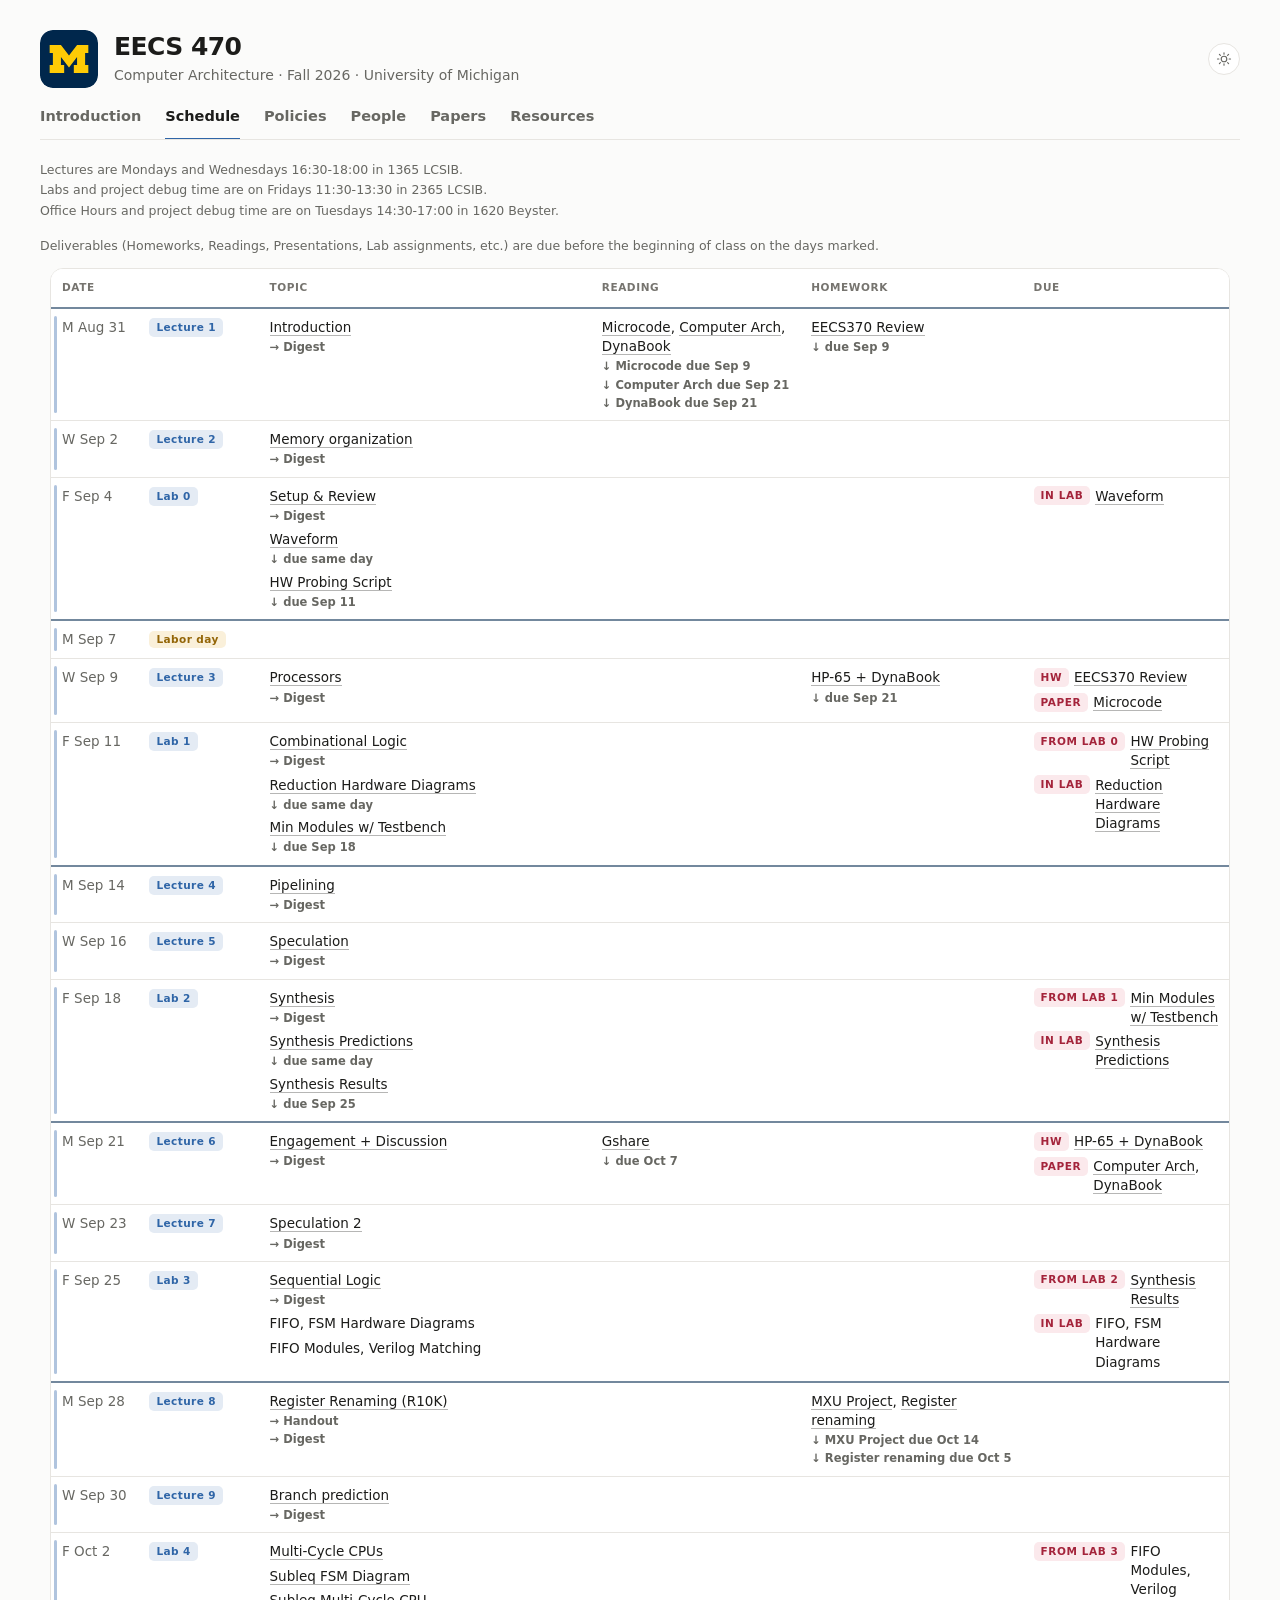
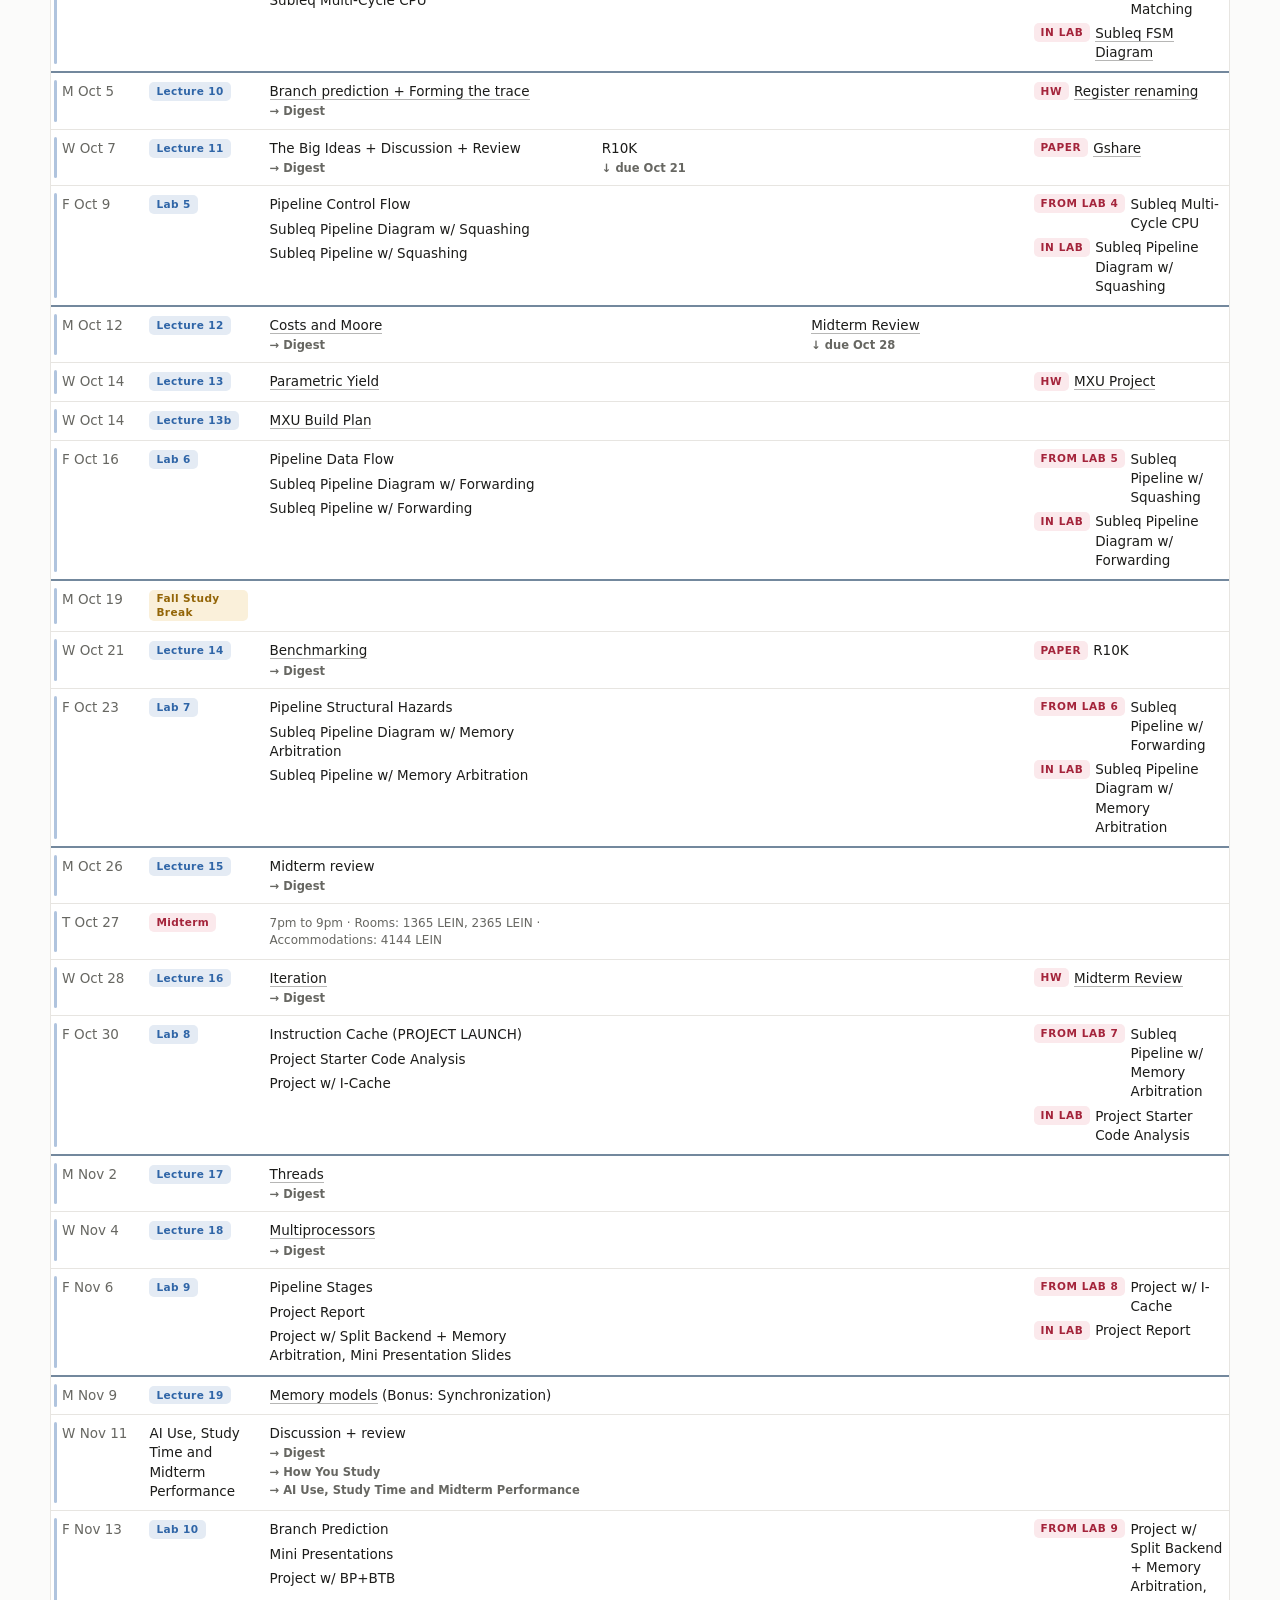
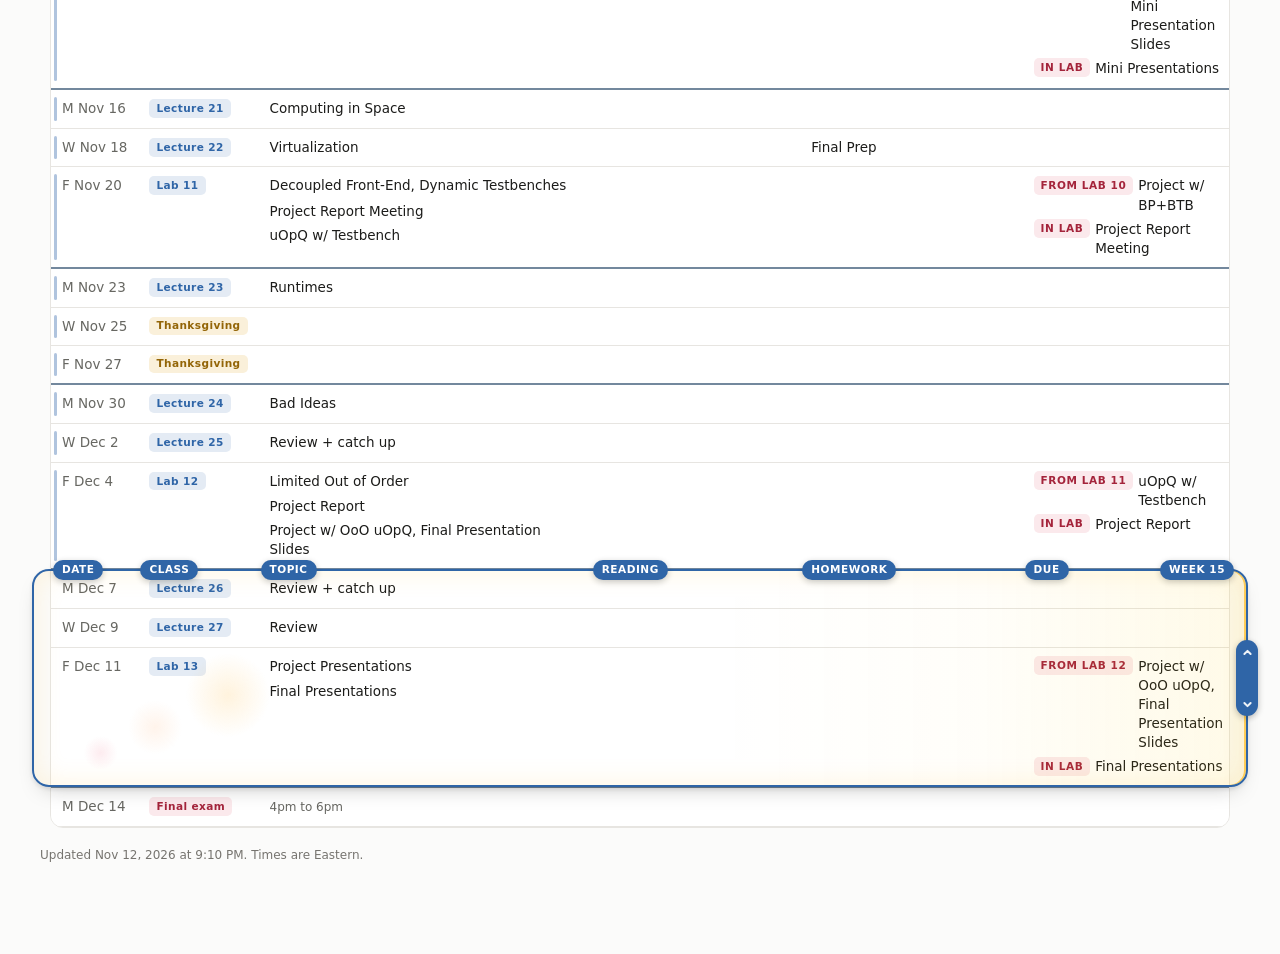
==== commit f72c3840: "Add EECS470-L20 digest (Discussion + review, Nov 11) and refresh link map Co-Authored-By: Claude Opu" ====
--- a/index.html
+++ b/index.html
@@ -839,7 +839,7 @@
 <p>Something like this might be happening with how Moore’s law is used in marketing today. Companies keep saying they are on track or outpacing it, even though, as Moore framed it, the law has been dead for a while. What these companies mean is that they are using more transistors than before, but Moore was talking about equivalent cost when doubling their number. For some reason, marketing teams think that hiding the truth about this is preferable to just not mentioning it.  </p>
 <p>This illustrates the inertia of useful narratives: they turn into memes and become common points of reference, even when the specifics change.  </p>
 <p>August 24, 2026  </p>
-<p>Copyright (C) 2026 by Krisztian Flautner, All Rights Reserved.  </p></section><section class="panel" data-tab="schedule"><p class="mnote">Lectures are Mondays and Wednesdays 16:30-18:00 in 1365 LCSIB.<br>Labs and project debug time are on Fridays 11:30-13:30 in 2365 LCSIB.<br>Office Hours and project debug time are on Tuesdays 14:30-17:00 in 1620 Beyster.</p><p class="mnote">Deliverables (Homeworks, Readings, Presentations, Lab assignments, etc.) are due before the beginning of class on the days marked.</p><div class="tblshell"><div class="tblwrap"><table id="sched"><thead><tr><th class="c-dt">Date</th><th class="c-cl"><span class="vh">Class</span></th><th class="c-tp">Topic</th><th>Reading</th><th>Homework</th><th>Due</th></tr></thead><tbody><tr class="r wkstart" id="d-2026-08-31" data-date="2026-08-31" data-week="1"><td class="c-dt">M Aug 31</td><td class="c-cl"><span class="chip">Lecture 1</span></td><td class="c-tp"><a href="https://drive.google.com/file/d/1UzGScTiZqUYAinSfP8OjvROTW141ipmp/view">Introduction</a><a class="due dig" href="https://drive.google.com/file/d/1g7CRxvgUR46El2Cz4lRIuGNEfjOCrqiK/view">→ Digest</a></td><td class="a"><span class="clab">Reading</span><a href="https://drive.google.com/file/d/1oMgP04eMKHPQi-WWds6r9S_1FhtQDPix/view">Microcode</a>, <a href="https://drive.google.com/file/d/180vOpRnlo4fNccgyo9oDBiZb7Linw-Mw/view">Computer Arch</a>, <a href="https://drive.google.com/file/d/1qwUfOpW3UkyU5C60SEiY6FuYtCwzZPJV/view">DynaBook</a><a class="due" href="#d-2026-09-09" title="Due Sep 9"><span aria-hidden="true">&#8595;</span> Microcode due Sep 9</a><a class="due" href="#d-2026-09-21" title="Due Sep 21"><span aria-hidden="true">&#8595;</span> Computer Arch due Sep 21</a><a class="due" href="#d-2026-09-21" title="Due Sep 21"><span aria-hidden="true">&#8595;</span> DynaBook due Sep 21</a></td><td class="a"><span class="clab">Homework</span><a href="https://docs.google.com/document/d/1Iehi9ptPTRQdaQQ8UMOBbUJznJ0AXN5jWYrhnFPbZzU/edit?tab=t.0">EECS370 Review</a><a class="due" href="#d-2026-09-09" title="Due Sep 9"><span aria-hidden="true">&#8595;</span> due Sep 9</a></td><td class="a"></td></tr><tr class="r" id="d-2026-09-02" data-date="2026-09-02" data-week="1"><td class="c-dt">W Sep 2</td><td class="c-cl"><span class="chip">Lecture 2</span></td><td class="c-tp"><a href="https://drive.google.com/file/d/14Pt8YKbAARYRud2tevrNw6RkygrevRvn/view">Memory organization</a><a class="due dig" href="https://drive.google.com/file/d/1ldD6Q3xaAyCSbrQ831hv5LFiR1oedfOR/view">→ Digest</a></td><td class="a"></td><td class="a"></td><td class="a"></td></tr><tr class="r" id="d-2026-09-04" data-date="2026-09-04" data-week="1"><td class="c-dt">F Sep 4</td><td class="c-cl"><span class="chip lab">Lab 0</span></td><td class="c-tp"><a href="https://drive.google.com/file/d/139MGapvEQIBW4ue4f4OTW_Di16zuaD6F/view">Setup &amp; Review</a><a class="due dig" href="https://drive.google.com/file/d/1jflvPPhKMYIJSigVSTu4L2VwE0ezEtWv/view">→ Digest</a><span class="labwork"><span class="vh">Handouts</span><span class="item"><span class="tagged notag"><span class="what"><a href="https://docs.google.com/document/d/1Q2Wl_SWt5yQ0ImX_Vz5Q4BkVhwIz7yCR0cCFCvE-aoE/edit">Waveform</a><span class="due inlab"><span aria-hidden="true">&#8595;</span> due same day</span></span></span></span><span class="item"><span class="tagged notag"><span class="what"><a href="https://docs.google.com/document/d/1Q2Wl_SWt5yQ0ImX_Vz5Q4BkVhwIz7yCR0cCFCvE-aoE/edit">HW Probing Script</a><a class="due" href="#d-2026-09-11" title="Due Sep 11"><span aria-hidden="true">&#8595;</span> due Sep 11</a></span></span></span></span></td><td class="a"></td><td class="a"></td><td class="a"><span class="clab">Due</span><span class="tagged"><span class="chip tag">In Lab</span><span class="what"><a href="https://docs.google.com/document/d/1Q2Wl_SWt5yQ0ImX_Vz5Q4BkVhwIz7yCR0cCFCvE-aoE/edit">Waveform</a></span></span></td></tr><tr class="r wkstart" id="d-2026-09-07" data-date="2026-09-07" data-week="2"><td class="c-dt">M Sep 7</td><td class="c-cl"><span class="chip off">Labor day</span></td><td class="c-tp"></td><td class="a"></td><td class="a"></td><td class="a"></td></tr><tr class="r" id="d-2026-09-09" data-date="2026-09-09" data-week="2"><td class="c-dt">W Sep 9</td><td class="c-cl"><span class="chip">Lecture 3</span></td><td class="c-tp"><a href="https://drive.google.com/file/d/19_GMd7uEW2Xr3XMjWEQ1k6iHt90daUcV/view">Processors</a><a class="due dig" href="https://drive.google.com/file/d/1Ow7j1HzfEEjFiJ_Vfy-XNcBQ6swH7FZZ/view">→ Digest</a></td><td class="a"></td><td class="a"><span class="clab">Homework</span><a href="https://drive.google.com/file/d/1ThVzZ5Vq3imgxklJK05q7KGwO_s86OR4/view">HP-65 + DynaBook</a><a class="due" href="#d-2026-09-21" title="Due Sep 21"><span aria-hidden="true">&#8595;</span> due Sep 21</a></td><td class="a"><span class="clab">Due</span><span class="item"><span class="tagged"><span class="chip tag">HW</span><span class="what"><a href="https://docs.google.com/document/d/1Iehi9ptPTRQdaQQ8UMOBbUJznJ0AXN5jWYrhnFPbZzU/edit?tab=t.0">EECS370 Review</a></span></span></span><span class="item"><span class="tagged"><span class="chip tag">Paper</span><span class="what"><a href="https://drive.google.com/file/d/1oMgP04eMKHPQi-WWds6r9S_1FhtQDPix/view">Microcode</a></span></span></span></td></tr><tr class="r" id="d-2026-09-11" data-date="2026-09-11" data-week="2"><td class="c-dt">F Sep 11</td><td class="c-cl"><span class="chip lab">Lab 1</span></td><td class="c-tp"><a href="https://drive.google.com/file/d/1rLrneUSxS15dzWkHrrveMjm5YZS8dkTz/view">Combinational Logic</a><a class="due dig" href="https://drive.google.com/file/d/1YyPFSQ0RCJACF111HhWlVXve14qTI9q8/view">→ Digest</a><span class="labwork"><span class="vh">Handouts</span><span class="item"><span class="tagged notag"><span class="what"><a href="https://docs.google.com/document/d/1srWdwN1jY24yoKaDB2f7echlobL9Res6iPc8uC6heYs/edit">Reduction Hardware Diagrams</a><span class="due inlab"><span aria-hidden="true">&#8595;</span> due same day</span></span></span></span><span class="item"><span class="tagged notag"><span class="what"><a href="https://docs.google.com/document/d/1srWdwN1jY24yoKaDB2f7echlobL9Res6iPc8uC6heYs/edit">Min Modules w/ Testbench</a><a class="due" href="#d-2026-09-18" title="Due Sep 18"><span aria-hidden="true">&#8595;</span> due Sep 18</a></span></span></span></span></td><td class="a"></td><td class="a"></td><td class="a"><span class="clab">Due</span><span class="item"><span class="tagged"><span class="chip tag">From Lab 0</span><span class="what"><a href="https://docs.google.com/document/d/1Q2Wl_SWt5yQ0ImX_Vz5Q4BkVhwIz7yCR0cCFCvE-aoE/edit">HW Probing Script</a></span></span></span><span class="item"><span class="tagged"><span class="chip tag">In Lab</span><span class="what"><a href="https://docs.google.com/document/d/1srWdwN1jY24yoKaDB2f7echlobL9Res6iPc8uC6heYs/edit">Reduction Hardware Diagrams</a></span></span></span></td></tr><tr class="r wkstart" id="d-2026-09-14" data-date="2026-09-14" data-week="3"><td class="c-dt">M Sep 14</td><td class="c-cl"><span class="chip">Lecture 4</span></td><td class="c-tp"><a href="https://drive.google.com/file/d/1ALWF8l_svuezYjKbX6BZ9AnL9ou5izyk/view">Pipelining</a><a class="due dig" href="https://drive.google.com/file/d/1Kr4_HEmTr-scZDY-jmww5kZ_ngBBTEya/view">→ Digest</a></td><td class="a"></td><td class="a"></td><td class="a"></td></tr><tr class="r" id="d-2026-09-16" data-date="2026-09-16" data-week="3"><td class="c-dt">W Sep 16</td><td class="c-cl"><span class="chip">Lecture 5</span></td><td class="c-tp"><a href="https://drive.google.com/file/d/1ZOm6x0bYotOc-aDDWbXCi4UyQTyO22tI/view">Speculation</a><a class="due dig" href="https://drive.google.com/file/d/1DXk7fIhlaQUFRW2X3YNOUJrcyLJ39X-b/view">→ Digest</a></td><td class="a"></td><td class="a"></td><td class="a"></td></tr><tr class="r" id="d-2026-09-18" data-date="2026-09-18" data-week="3"><td class="c-dt">F Sep 18</td><td class="c-cl"><span class="chip lab">Lab 2</span></td><td class="c-tp"><a href="https://drive.google.com/file/d/1OGT0po6a1Hkd3M9sC38hDlKb3zf_ZY4U/view">Synthesis</a><a class="due dig" href="https://drive.google.com/file/d/1Ca5Kfw_vMBbcF275PX1MNiGi6TeWN9Es/view">→ Digest</a><span class="labwork"><span class="vh">Handouts</span><span class="item"><span class="tagged notag"><span class="what"><a href="https://docs.google.com/document/d/1srWdwN1jY24yoKaDB2f7echlobL9Res6iPc8uC6heYs/edit?tab=t.t6rbkr8pf22j">Synthesis Predictions</a><span class="due inlab"><span aria-hidden="true">&#8595;</span> due same day</span></span></span></span><span class="item"><span class="tagged notag"><span class="what"><a href="https://docs.google.com/document/d/1srWdwN1jY24yoKaDB2f7echlobL9Res6iPc8uC6heYs/edit?tab=t.t6rbkr8pf22j">Synthesis Results</a><a class="due" href="#d-2026-09-25" title="Due Sep 25"><span aria-hidden="true">&#8595;</span> due Sep 25</a></span></span></span></span></td><td class="a"></td><td class="a"></td><td class="a"><span class="clab">Due</span><span class="item"><span class="tagged"><span class="chip tag">From Lab 1</span><span class="what"><a href="https://docs.google.com/document/d/1srWdwN1jY24yoKaDB2f7echlobL9Res6iPc8uC6heYs/edit">Min Modules w/ Testbench</a></span></span></span><span class="item"><span class="tagged"><span class="chip tag">In Lab</span><span class="what"><a href="https://docs.google.com/document/d/1srWdwN1jY24yoKaDB2f7echlobL9Res6iPc8uC6heYs/edit?tab=t.t6rbkr8pf22j">Synthesis Predictions</a></span></span></span></td></tr><tr class="r wkstart" id="d-2026-09-21" data-date="2026-09-21" data-week="4"><td class="c-dt">M Sep 21</td><td class="c-cl"><span class="chip">Lecture 6</span></td><td class="c-tp"><a href="https://drive.google.com/file/d/1XoSlAna6hS_e8p0gvBOm1bHFqGi2V6YC/view">Engagement + Discussion</a><a class="due dig" href="https://drive.google.com/file/d/1Ybi4fPryW3VApYmeSD7vSlQJH2UZIZpb/view">→ Digest</a></td><td class="a"><span class="clab">Reading</span><a href="https://drive.google.com/file/d/1y4Y4DLgg4aIslbWNQIb9HeAsLMnunyRl/view">Gshare</a><a class="due" href="#d-2026-10-07" title="Due Oct 7"><span aria-hidden="true">&#8595;</span> due Oct 7</a></td><td class="a"></td><td class="a"><span class="clab">Due</span><span class="item"><span class="tagged"><span class="chip tag">HW</span><span class="what"><a href="https://drive.google.com/file/d/1ThVzZ5Vq3imgxklJK05q7KGwO_s86OR4/view">HP-65 + DynaBook</a></span></span></span><span class="item"><span class="tagged"><span class="chip tag">Paper</span><span class="what"><a href="https://drive.google.com/file/d/180vOpRnlo4fNccgyo9oDBiZb7Linw-Mw/view">Computer Arch</a>, <a href="https://drive.google.com/file/d/1qwUfOpW3UkyU5C60SEiY6FuYtCwzZPJV/view">DynaBook</a></span></span></span></td></tr><tr class="r" id="d-2026-09-23" data-date="2026-09-23" data-week="4"><td class="c-dt">W Sep 23</td><td class="c-cl"><span class="chip">Lecture 7</span></td><td class="c-tp"><a href="https://drive.google.com/file/d/1NcSWYGdAY8h2CreQRd1jlT-oMBfNvGL6/view">Speculation 2</a><a class="due dig" href="https://drive.google.com/file/d/1MVwTZR_h2TCxBmPtEgIQ0I-hR9V3oWvT/view">→ Digest</a></td><td class="a"></td><td class="a"></td><td class="a"></td></tr><tr class="r" id="d-2026-09-25" data-date="2026-09-25" data-week="4"><td class="c-dt">F Sep 25</td><td class="c-cl"><span class="chip lab">Lab 3</span></td><td class="c-tp"><a href="https://drive.google.com/file/d/1OGT0po6a1Hkd3M9sC38hDlKb3zf_ZY4U/view">Sequential Logic</a><a class="due dig" href="https://drive.google.com/file/d/1kPp7XhAzMmsEm9TFT5TSRtCsU6RF4Usl/view">→ Digest</a><span class="labwork"><span class="vh">Handouts</span><span class="item"><span class="tagged notag"><span class="what">FIFO, FSM Hardware Diagrams</span></span></span><span class="item"><span class="tagged notag"><span class="what">FIFO Modules, Verilog Matching</span></span></span></span></td><td class="a"></td><td class="a"></td><td class="a"><span class="clab">Due</span><span class="item"><span class="tagged"><span class="chip tag">From Lab 2</span><span class="what"><a href="https://docs.google.com/document/d/1srWdwN1jY24yoKaDB2f7echlobL9Res6iPc8uC6heYs/edit?tab=t.t6rbkr8pf22j">Synthesis Results</a></span></span></span><span class="item"><span class="tagged"><span class="chip tag">In Lab</span><span class="what">FIFO, FSM Hardware Diagrams</span></span></span></td></tr><tr class="r wkstart" id="d-2026-09-28" data-date="2026-09-28" data-week="5"><td class="c-dt">M Sep 28</td><td class="c-cl"><span class="chip">Lecture 8</span></td><td class="c-tp"><a href="https://drive.google.com/file/d/1wXRh9bf1SvFsrww46-cwPLQ2XP9RhAwL/view">Register Renaming (R10K)</a><a class="due dig" href="https://drive.google.com/file/d/10J5UMIwzVjwbDSc8EI5ZOv-uZChe3A2S/view">→ Handout</a><a class="due dig" href="https://drive.google.com/file/d/1d7zY-hN_FYgabuazL4XsIs1uID7p4sIi/view">→ Digest</a></td><td class="a"></td><td class="a"><span class="clab">Homework</span><a href="https://drive.google.com/file/d/1jzz7kyZ12fo7Pa_f_bAPDii1esO6cxES/view">MXU Project</a>, <a href="https://drive.google.com/file/d/1TmXv7xRrdICgemN_xhK4IOV6C3HJp0xC/view">Register renaming</a><a class="due" href="#d-2026-10-14" title="Due Oct 14"><span aria-hidden="true">&#8595;</span> MXU Project due Oct 14</a><a class="due" href="#d-2026-10-05" title="Due Oct 5"><span aria-hidden="true">&#8595;</span> Register renaming due Oct 5</a></td><td class="a"></td></tr><tr class="r" id="d-2026-09-30" data-date="2026-09-30" data-week="5"><td class="c-dt">W Sep 30</td><td class="c-cl"><span class="chip">Lecture 9</span></td><td class="c-tp"><a href="https://drive.google.com/file/d/1APK0IqtQXnsW_QAWWyws17pb-Tii_z9X/view">Branch prediction</a><a class="due dig" href="https://drive.google.com/file/d/1OqRvK-bKkIaY53PdyJHR2rOCSiTBHByP/view">→ Digest</a></td><td class="a"></td><td class="a"></td><td class="a"></td></tr><tr class="r" id="d-2026-10-02" data-date="2026-10-02" data-week="5"><td class="c-dt">F Oct 2</td><td class="c-cl"><span class="chip lab">Lab 4</span></td><td class="c-tp"><a href="https://drive.google.com/file/d/1VZUdCHxz7xKWEqn7BJGHylfpLK9biVWk/view">Multi-Cycle CPUs</a><span class="labwork"><span class="vh">Handouts</span><span class="item"><span class="tagged notag"><span class="what"><a href="https://drive.google.com/file/d/1T0MLTjGXUIM_lXLiYqmZsZ7fbO2Le3hF/view">Subleq FSM Diagram</a></span></span></span><span class="item"><span class="tagged notag"><span class="what">Subleq Multi-Cycle CPU</span></span></span></span></td><td class="a"></td><td class="a"></td><td class="a"><span class="clab">Due</span><span class="item"><span class="tagged"><span class="chip tag">From Lab 3</span><span class="what">FIFO Modules, Verilog Matching</span></span></span><span class="item"><span class="tagged"><span class="chip tag">In Lab</span><span class="what"><a href="https://drive.google.com/file/d/1T0MLTjGXUIM_lXLiYqmZsZ7fbO2Le3hF/view">Subleq FSM Diagram</a></span></span></span></td></tr><tr class="r wkstart" id="d-2026-10-05" data-date="2026-10-05" data-week="6"><td class="c-dt">M Oct 5</td><td class="c-cl"><span class="chip">Lecture 10</span></td><td class="c-tp"><a href="https://drive.google.com/file/d/1y1TZZaX9bOKnGaQZrpJqpPW6OjFN7xiu/view">Branch prediction + Forming the trace</a><a class="due dig" href="https://drive.google.com/file/d/1O0KG3X_uLgZ6E1Q8NQ4cngEWsJ3WBVGu/view">→ Digest</a></td><td class="a"></td><td class="a"></td><td class="a"><span class="clab">Due</span><span class="tagged"><span class="chip tag">HW</span><span class="what"><a href="https://drive.google.com/file/d/1TmXv7xRrdICgemN_xhK4IOV6C3HJp0xC/view">Register renaming</a></span></span></td></tr><tr class="r" id="d-2026-10-07" data-date="2026-10-07" data-week="6"><td class="c-dt">W Oct 7</td><td class="c-cl"><span class="chip">Lecture 11</span></td><td class="c-tp">The Big Ideas + Discussion + Review<a class="due dig" href="https://drive.google.com/file/d/1kZtQSQ0qV2FvvPOp4YgdQ6jr_m9dbq3f/view">→ Digest</a></td><td class="a"><span class="clab">Reading</span>R10K<a class="due" href="#d-2026-10-21" title="Due Oct 21"><span aria-hidden="true">&#8595;</span> due Oct 21</a></td><td class="a"></td><td class="a"><span class="clab">Due</span><span class="tagged"><span class="chip tag">Paper</span><span class="what"><a href="https://drive.google.com/file/d/1y4Y4DLgg4aIslbWNQIb9HeAsLMnunyRl/view">Gshare</a></span></span></td></tr><tr class="r" id="d-2026-10-09" data-date="2026-10-09" data-week="6"><td class="c-dt">F Oct 9</td><td class="c-cl"><span class="chip lab">Lab 5</span></td><td class="c-tp">Pipeline Control Flow<span class="labwork"><span class="vh">Handouts</span><span class="item"><span class="tagged notag"><span class="what">Subleq Pipeline Diagram w/ Squashing</span></span></span><span class="item"><span class="tagged notag"><span class="what">Subleq Pipeline w/ Squashing</span></span></span></span></td><td class="a"></td><td class="a"></td><td class="a"><span class="clab">Due</span><span class="item"><span class="tagged"><span class="chip tag">From Lab 4</span><span class="what">Subleq Multi-Cycle CPU</span></span></span><span class="item"><span class="tagged"><span class="chip tag">In Lab</span><span class="what">Subleq Pipeline Diagram w/ Squashing</span></span></span></td></tr><tr class="r wkstart" id="d-2026-10-12" data-date="2026-10-12" data-week="7"><td class="c-dt">M Oct 12</td><td class="c-cl"><span class="chip">Lecture 12</span></td><td class="c-tp"><a href="https://drive.google.com/file/d/1dZ5uLAcMdSTSGB_rr_4GAbMHrv3kK5C_/view">Costs and Moore</a><a class="due dig" href="https://drive.google.com/file/d/1ROT51dhK4lcjhevj6a8m5-LPeowWf7if/view">→ Digest</a></td><td class="a"></td><td class="a"><span class="clab">Homework</span><a href="https://drive.google.com/file/d/1s-rK5PJxy9gRL-YUUnX2G72pc17OsMq-/view">Midterm Review</a><a class="due" href="#d-2026-10-28" title="Due Oct 28"><span aria-hidden="true">&#8595;</span> due Oct 28</a></td><td class="a"></td></tr><tr class="r" id="d-2026-10-14" data-date="2026-10-14" data-week="7"><td class="c-dt">W Oct 14</td><td class="c-cl"><span class="chip">Lecture 13</span></td><td class="c-tp"><a href="https://drive.google.com/file/d/1FmEHIcHC7hdV8nGVmAksSw1ydjEBSh36/view">Parametric Yield</a></td><td class="a"></td><td class="a"></td><td class="a"><span class="clab">Due</span><span class="tagged"><span class="chip tag">HW</span><span class="what"><a href="https://drive.google.com/file/d/1jzz7kyZ12fo7Pa_f_bAPDii1esO6cxES/view">MXU Project</a></span></span></td></tr><tr class="r" id="d-2026-10-14-b" data-date="2026-10-14" data-week="7"><td class="c-dt">W Oct 14</td><td class="c-cl"><span class="chip">Lecture 13b</span></td><td class="c-tp"><a href="https://drive.google.com/file/d/1mYyIzPjkRydNVxR4kf8w3rtXPi9LHyIa/view">MXU Build Plan</a></td><td class="a"></td><td class="a"></td><td class="a"></td></tr><tr class="r" id="d-2026-10-16" data-date="2026-10-16" data-week="7"><td class="c-dt">F Oct 16</td><td class="c-cl"><span class="chip lab">Lab 6</span></td><td class="c-tp">Pipeline Data Flow<span class="labwork"><span class="vh">Handouts</span><span class="item"><span class="tagged notag"><span class="what">Subleq Pipeline Diagram w/ Forwarding</span></span></span><span class="item"><span class="tagged notag"><span class="what">Subleq Pipeline w/ Forwarding</span></span></span></span></td><td class="a"></td><td class="a"></td><td class="a"><span class="clab">Due</span><span class="item"><span class="tagged"><span class="chip tag">From Lab 5</span><span class="what">Subleq Pipeline w/ Squashing</span></span></span><span class="item"><span class="tagged"><span class="chip tag">In Lab</span><span class="what">Subleq Pipeline Diagram w/ Forwarding</span></span></span></td></tr><tr class="r wkstart" id="d-2026-10-19" data-date="2026-10-19" data-week="8"><td class="c-dt">M Oct 19</td><td class="c-cl"><span class="chip off">Fall Study Break</span></td><td class="c-tp"></td><td class="a"></td><td class="a"></td><td class="a"></td></tr><tr class="r" id="d-2026-10-21" data-date="2026-10-21" data-week="8"><td class="c-dt">W Oct 21</td><td class="c-cl"><span class="chip">Lecture 14</span></td><td class="c-tp"><a href="https://drive.google.com/file/d/1f2AaCKESG8icL2SoMi25hqgGYBplcytN/view">Benchmarking</a><a class="due dig" href="https://drive.google.com/file/d/1oIRHXFOJP6Av8Uhf-I5Df2jxIIwf6iwW/view">→ Digest</a></td><td class="a"></td><td class="a"></td><td class="a"><span class="clab">Due</span><span class="tagged"><span class="chip tag">Paper</span><span class="what">R10K</span></span></td></tr><tr class="r" id="d-2026-10-23" data-date="2026-10-23" data-week="8"><td class="c-dt">F Oct 23</td><td class="c-cl"><span class="chip lab">Lab 7</span></td><td class="c-tp">Pipeline Structural Hazards<span class="labwork"><span class="vh">Handouts</span><span class="item"><span class="tagged notag"><span class="what">Subleq Pipeline Diagram w/ Memory Arbitration</span></span></span><span class="item"><span class="tagged notag"><span class="what">Subleq Pipeline w/ Memory Arbitration</span></span></span></span></td><td class="a"></td><td class="a"></td><td class="a"><span class="clab">Due</span><span class="item"><span class="tagged"><span class="chip tag">From Lab 6</span><span class="what">Subleq Pipeline w/ Forwarding</span></span></span><span class="item"><span class="tagged"><span class="chip tag">In Lab</span><span class="what">Subleq Pipeline Diagram w/ Memory Arbitration</span></span></span></td></tr><tr class="r wkstart" id="d-2026-10-26" data-date="2026-10-26" data-week="9"><td class="c-dt">M Oct 26</td><td class="c-cl"><span class="chip">Lecture 15</span></td><td class="c-tp">Midterm review<a class="due dig" href="https://drive.google.com/file/d/1Q_DtTmirQYmoM2XlFP5VL2QPQuG5s9tg/view">→ Digest</a></td><td class="a"></td><td class="a"></td><td class="a"></td></tr><tr class="r" id="d-2026-10-27" data-date="2026-10-27" data-week="9"><td class="c-dt">T Oct 27</td><td class="c-cl"><span class="chip exam">Midterm</span></td><td class="c-tp"><span class="sub">7pm to 9pm · Rooms: 1365 LEIN, 2365 LEIN · Accommodations: 4144 LEIN</span></td><td class="a"></td><td class="a"></td><td class="a"></td></tr><tr class="r" id="d-2026-10-28" data-date="2026-10-28" data-week="9"><td class="c-dt">W Oct 28</td><td class="c-cl"><span class="chip">Lecture 16</span></td><td class="c-tp"><a href="https://drive.google.com/file/d/1o3X_7C5r-6I1-NVnHjTjlhivQpj8gvcb/view">Iteration</a><a class="due dig" href="https://drive.google.com/file/d/1HhHUIwYtuyu8pnDYQbmhYU9pNdLwM_dc/view">→ Digest</a></td><td class="a"></td><td class="a"></td><td class="a"><span class="clab">Due</span><span class="tagged"><span class="chip tag">HW</span><span class="what"><a href="https://drive.google.com/file/d/1s-rK5PJxy9gRL-YUUnX2G72pc17OsMq-/view">Midterm Review</a></span></span></td></tr><tr class="r" id="d-2026-10-30" data-date="2026-10-30" data-week="9"><td class="c-dt">F Oct 30</td><td class="c-cl"><span class="chip lab">Lab 8</span></td><td class="c-tp">Instruction Cache (PROJECT LAUNCH)<span class="labwork"><span class="vh">Handouts</span><span class="item"><span class="tagged notag"><span class="what">Project Starter Code Analysis</span></span></span><span class="item"><span class="tagged notag"><span class="what">Project w/ I-Cache</span></span></span></span></td><td class="a"></td><td class="a"></td><td class="a"><span class="clab">Due</span><span class="item"><span class="tagged"><span class="chip tag">From Lab 7</span><span class="what">Subleq Pipeline w/ Memory Arbitration</span></span></span><span class="item"><span class="tagged"><span class="chip tag">In Lab</span><span class="what">Project Starter Code Analysis</span></span></span></td></tr><tr class="r wkstart" id="d-2026-11-02" data-date="2026-11-02" data-week="10"><td class="c-dt">M Nov 2</td><td class="c-cl"><span class="chip">Lecture 17</span></td><td class="c-tp"><a href="https://drive.google.com/file/d/1QkZJriwo7r1aMYsdXfBXYxYHYiHqPT5U/view">Threads</a><a class="due dig" href="https://drive.google.com/file/d/1W9Ll-yCvNlYtMhZCDb8-QUqucWWTjXIo/view">→ Digest</a></td><td class="a"></td><td class="a"></td><td class="a"></td></tr><tr class="r" id="d-2026-11-04" data-date="2026-11-04" data-week="10"><td class="c-dt">W Nov 4</td><td class="c-cl"><span class="chip">Lecture 18</span></td><td class="c-tp"><a href="https://drive.google.com/file/d/1H027rqZqWE6Qn92whHvzZpe2DCuCgwOO/view">Multiprocessors</a><a class="due dig" href="https://drive.google.com/file/d/1MCvifJ83giUwYNkzisILdreNf2gqF1Up/view">→ Digest</a></td><td class="a"></td><td class="a"></td><td class="a"></td></tr><tr class="r" id="d-2026-11-06" data-date="2026-11-06" data-week="10"><td class="c-dt">F Nov 6</td><td class="c-cl"><span class="chip lab">Lab 9</span></td><td class="c-tp">Pipeline Stages<span class="labwork"><span class="vh">Handouts</span><span class="item"><span class="tagged notag"><span class="what">Project Report</span></span></span><span class="item"><span class="tagged notag"><span class="what">Project w/ Split Backend + Memory Arbitration, Mini Presentation Slides</span></span></span></span></td><td class="a"></td><td class="a"></td><td class="a"><span class="clab">Due</span><span class="item"><span class="tagged"><span class="chip tag">From Lab 8</span><span class="what">Project w/ I-Cache</span></span></span><span class="item"><span class="tagged"><span class="chip tag">In Lab</span><span class="what">Project Report</span></span></span></td></tr><tr class="r wkstart" id="d-2026-11-09" data-date="2026-11-09" data-week="11"><td class="c-dt">M Nov 9</td><td class="c-cl"><span class="chip">Lecture 19</span></td><td class="c-tp"><a href="https://drive.google.com/file/d/1olAd29H-7RlgMpVZ0Tt5JGIdOr411ajM/view">Memory models</a> (Bonus: Synchronization)</td><td class="a"></td><td class="a"></td><td class="a"></td></tr><tr class="r" id="d-2026-11-11" data-date="2026-11-11" data-week="11"><td class="c-dt">W Nov 11</td><td class="c-cl">AI Use, Study Time and Midterm Performance</td><td class="c-tp">Discussion + review<a class="due dig" href="https://drive.google.com/file/d/126SHlUCwjNFIJxxjdO_xQmNMSJlOxoKP/view">→ How You Study</a><a class="due dig" href="https://drive.google.com/file/d/1szOTFJW9aFgcHvRUb5KBAAIzEYv2dBsL/view">→ AI Use, Study Time and Midterm Performance</a></td><td class="a"></td><td class="a"></td><td class="a"></td></tr><tr class="r" id="d-2026-11-13" data-date="2026-11-13" data-week="11"><td class="c-dt">F Nov 13</td><td class="c-cl"><span class="chip lab">Lab 10</span></td><td class="c-tp">Branch Prediction<span class="labwork"><span class="vh">Handouts</span><span class="item"><span class="tagged notag"><span class="what">Mini Presentations</span></span></span><span class="item"><span class="tagged notag"><span class="what">Project w/ BP+BTB</span></span></span></span></td><td class="a"></td><td class="a"></td><td class="a"><span class="clab">Due</span><span class="item"><span class="tagged"><span class="chip tag">From Lab 9</span><span class="what">Project w/ Split Backend + Memory Arbitration, Mini Presentation Slides</span></span></span><span class="item"><span class="tagged"><span class="chip tag">In Lab</span><span class="what">Mini Presentations</span></span></span></td></tr><tr class="r wkstart" id="d-2026-11-16" data-date="2026-11-16" data-week="12"><td class="c-dt">M Nov 16</td><td class="c-cl"><span class="chip">Lecture 21</span></td><td class="c-tp">Computing in Space</td><td class="a"></td><td class="a"></td><td class="a"></td></tr><tr class="r" id="d-2026-11-18" data-date="2026-11-18" data-week="12"><td class="c-dt">W Nov 18</td><td class="c-cl"><span class="chip">Lecture 22</span></td><td class="c-tp">Virtualization</td><td class="a"></td><td class="a"><span class="clab">Homework</span>Final Prep</td><td class="a"></td></tr><tr class="r" id="d-2026-11-20" data-date="2026-11-20" data-week="12"><td class="c-dt">F Nov 20</td><td class="c-cl"><span class="chip lab">Lab 11</span></td><td class="c-tp">Decoupled Front-End, Dynamic Testbenches<span class="labwork"><span class="vh">Handouts</span><span class="item"><span class="tagged notag"><span class="what">Project Report Meeting</span></span></span><span class="item"><span class="tagged notag"><span class="what">uOpQ w/ Testbench</span></span></span></span></td><td class="a"></td><td class="a"></td><td class="a"><span class="clab">Due</span><span class="item"><span class="tagged"><span class="chip tag">From Lab 10</span><span class="what">Project w/ BP+BTB</span></span></span><span class="item"><span class="tagged"><span class="chip tag">In Lab</span><span class="what">Project Report Meeting</span></span></span></td></tr><tr class="r wkstart" id="d-2026-11-23" data-date="2026-11-23" data-week="13"><td class="c-dt">M Nov 23</td><td class="c-cl"><span class="chip">Lecture 23</span></td><td class="c-tp">Runtimes</td><td class="a"></td><td class="a"></td><td class="a"></td></tr><tr class="r" id="d-2026-11-25" data-date="2026-11-25" data-week="13"><td class="c-dt">W Nov 25</td><td class="c-cl"><span class="chip off">Thanksgiving</span></td><td class="c-tp"></td><td class="a"></td><td class="a"></td><td class="a"></td></tr><tr class="r" id="d-2026-11-27" data-date="2026-11-27" data-week="13"><td class="c-dt">F Nov 27</td><td class="c-cl"><span class="chip off">Thanksgiving</span></td><td class="c-tp"></td><td class="a"></td><td class="a"></td><td class="a"></td></tr><tr class="r wkstart" id="d-2026-11-30" data-date="2026-11-30" data-week="14"><td class="c-dt">M Nov 30</td><td class="c-cl"><span class="chip">Lecture 24</span></td><td class="c-tp">Bad Ideas</td><td class="a"></td><td class="a"></td><td class="a"></td></tr><tr class="r" id="d-2026-12-02" data-date="2026-12-02" data-week="14"><td class="c-dt">W Dec 2</td><td class="c-cl"><span class="chip">Lecture 25</span></td><td class="c-tp">Review + catch up</td><td class="a"></td><td class="a"></td><td class="a"></td></tr><tr class="r" id="d-2026-12-04" data-date="2026-12-04" data-week="14"><td class="c-dt">F Dec 4</td><td class="c-cl"><span class="chip lab">Lab 12</span></td><td class="c-tp">Limited Out of Order<span class="labwork"><span class="vh">Handouts</span><span class="item"><span class="tagged notag"><span class="what">Project Report</span></span></span><span class="item"><span class="tagged notag"><span class="what">Project w/ OoO uOpQ, Final Presentation Slides</span></span></span></span></td><td class="a"></td><td class="a"></td><td class="a"><span class="clab">Due</span><span class="item"><span class="tagged"><span class="chip tag">From Lab 11</span><span class="what">uOpQ w/ Testbench</span></span></span><span class="item"><span class="tagged"><span class="chip tag">In Lab</span><span class="what">Project Report</span></span></span></td></tr><tr class="r wkstart" id="d-2026-12-07" data-date="2026-12-07" data-week="15"><td class="c-dt">M Dec 7</td><td class="c-cl"><span class="chip">Lecture 26</span></td><td class="c-tp">Review + catch up</td><td class="a"></td><td class="a"></td><td class="a"></td></tr><tr class="r" id="d-2026-12-09" data-date="2026-12-09" data-week="15"><td class="c-dt">W Dec 9</td><td class="c-cl"><span class="chip">Lecture 27</span></td><td class="c-tp">Review</td><td class="a"></td><td class="a"></td><td class="a"></td></tr><tr class="r" id="d-2026-12-11" data-date="2026-12-11" data-week="15"><td class="c-dt">F Dec 11</td><td class="c-cl"><span class="chip lab">Lab 13</span></td><td class="c-tp">Project Presentations<span class="labwork"><span class="vh">Handouts</span><span class="item"><span class="tagged notag"><span class="what">Final Presentations</span></span></span></span></td><td class="a"></td><td class="a"></td><td class="a"><span class="clab">Due</span><span class="item"><span class="tagged"><span class="chip tag">From Lab 12</span><span class="what">Project w/ OoO uOpQ, Final Presentation Slides</span></span></span><span class="item"><span class="tagged"><span class="chip tag">In Lab</span><span class="what">Final Presentations</span></span></span></td></tr><tr class="r wkstart" id="d-2026-12-14" data-date="2026-12-14" data-week="16"><td class="c-dt">M Dec 14</td><td class="c-cl"><span class="chip exam">Final exam</span></td><td class="c-tp"><span class="sub">4pm to 6pm</span></td><td class="a"></td><td class="a"></td><td class="a"></td></tr></tbody></table></div><div class="lens" id="lens" hidden><div class="lenshead" id="lenshead" aria-hidden="true"></div><div class="gripstack"><button class="step" id="stepup" type="button" aria-label="Previous week"><svg viewBox="0 0 12 12" aria-hidden="true"><path d="M2.6 7.6 6 4.2 9.4 7.6"/></svg></button><button class="grip" id="grip" type="button" aria-label="Drag to move the week highlight"></button><button class="step" id="stepdown" type="button" aria-label="Next week"><svg viewBox="0 0 12 12" aria-hidden="true"><path d="M2.6 4.4 6 7.8 9.4 4.4"/></svg></button></div><span class="lenslab" id="lenslab" role="status" aria-live="polite"></span></div></div></section><section class="panel prose card" data-tab="policies" hidden><h2 id="communications">Communications</h2>
+<p>Copyright (C) 2026 by Krisztian Flautner, All Rights Reserved.  </p></section><section class="panel" data-tab="schedule"><p class="mnote">Lectures are Mondays and Wednesdays 16:30-18:00 in 1365 LCSIB.<br>Labs and project debug time are on Fridays 11:30-13:30 in 2365 LCSIB.<br>Office Hours and project debug time are on Tuesdays 14:30-17:00 in 1620 Beyster.</p><p class="mnote">Deliverables (Homeworks, Readings, Presentations, Lab assignments, etc.) are due before the beginning of class on the days marked.</p><div class="tblshell"><div class="tblwrap"><table id="sched"><thead><tr><th class="c-dt">Date</th><th class="c-cl"><span class="vh">Class</span></th><th class="c-tp">Topic</th><th>Reading</th><th>Homework</th><th>Due</th></tr></thead><tbody><tr class="r wkstart" id="d-2026-08-31" data-date="2026-08-31" data-week="1"><td class="c-dt">M Aug 31</td><td class="c-cl"><span class="chip">Lecture 1</span></td><td class="c-tp"><a href="https://drive.google.com/file/d/1UzGScTiZqUYAinSfP8OjvROTW141ipmp/view">Introduction</a><a class="due dig" href="https://drive.google.com/file/d/1g7CRxvgUR46El2Cz4lRIuGNEfjOCrqiK/view">→ Digest</a></td><td class="a"><span class="clab">Reading</span><a href="https://drive.google.com/file/d/1oMgP04eMKHPQi-WWds6r9S_1FhtQDPix/view">Microcode</a>, <a href="https://drive.google.com/file/d/180vOpRnlo4fNccgyo9oDBiZb7Linw-Mw/view">Computer Arch</a>, <a href="https://drive.google.com/file/d/1qwUfOpW3UkyU5C60SEiY6FuYtCwzZPJV/view">DynaBook</a><a class="due" href="#d-2026-09-09" title="Due Sep 9"><span aria-hidden="true">&#8595;</span> Microcode due Sep 9</a><a class="due" href="#d-2026-09-21" title="Due Sep 21"><span aria-hidden="true">&#8595;</span> Computer Arch due Sep 21</a><a class="due" href="#d-2026-09-21" title="Due Sep 21"><span aria-hidden="true">&#8595;</span> DynaBook due Sep 21</a></td><td class="a"><span class="clab">Homework</span><a href="https://docs.google.com/document/d/1Iehi9ptPTRQdaQQ8UMOBbUJznJ0AXN5jWYrhnFPbZzU/edit?tab=t.0">EECS370 Review</a><a class="due" href="#d-2026-09-09" title="Due Sep 9"><span aria-hidden="true">&#8595;</span> due Sep 9</a></td><td class="a"></td></tr><tr class="r" id="d-2026-09-02" data-date="2026-09-02" data-week="1"><td class="c-dt">W Sep 2</td><td class="c-cl"><span class="chip">Lecture 2</span></td><td class="c-tp"><a href="https://drive.google.com/file/d/14Pt8YKbAARYRud2tevrNw6RkygrevRvn/view">Memory organization</a><a class="due dig" href="https://drive.google.com/file/d/1ldD6Q3xaAyCSbrQ831hv5LFiR1oedfOR/view">→ Digest</a></td><td class="a"></td><td class="a"></td><td class="a"></td></tr><tr class="r" id="d-2026-09-04" data-date="2026-09-04" data-week="1"><td class="c-dt">F Sep 4</td><td class="c-cl"><span class="chip lab">Lab 0</span></td><td class="c-tp"><a href="https://drive.google.com/file/d/139MGapvEQIBW4ue4f4OTW_Di16zuaD6F/view">Setup &amp; Review</a><a class="due dig" href="https://drive.google.com/file/d/1jflvPPhKMYIJSigVSTu4L2VwE0ezEtWv/view">→ Digest</a><span class="labwork"><span class="vh">Handouts</span><span class="item"><span class="tagged notag"><span class="what"><a href="https://docs.google.com/document/d/1Q2Wl_SWt5yQ0ImX_Vz5Q4BkVhwIz7yCR0cCFCvE-aoE/edit">Waveform</a><span class="due inlab"><span aria-hidden="true">&#8595;</span> due same day</span></span></span></span><span class="item"><span class="tagged notag"><span class="what"><a href="https://docs.google.com/document/d/1Q2Wl_SWt5yQ0ImX_Vz5Q4BkVhwIz7yCR0cCFCvE-aoE/edit">HW Probing Script</a><a class="due" href="#d-2026-09-11" title="Due Sep 11"><span aria-hidden="true">&#8595;</span> due Sep 11</a></span></span></span></span></td><td class="a"></td><td class="a"></td><td class="a"><span class="clab">Due</span><span class="tagged"><span class="chip tag">In Lab</span><span class="what"><a href="https://docs.google.com/document/d/1Q2Wl_SWt5yQ0ImX_Vz5Q4BkVhwIz7yCR0cCFCvE-aoE/edit">Waveform</a></span></span></td></tr><tr class="r wkstart" id="d-2026-09-07" data-date="2026-09-07" data-week="2"><td class="c-dt">M Sep 7</td><td class="c-cl"><span class="chip off">Labor day</span></td><td class="c-tp"></td><td class="a"></td><td class="a"></td><td class="a"></td></tr><tr class="r" id="d-2026-09-09" data-date="2026-09-09" data-week="2"><td class="c-dt">W Sep 9</td><td class="c-cl"><span class="chip">Lecture 3</span></td><td class="c-tp"><a href="https://drive.google.com/file/d/19_GMd7uEW2Xr3XMjWEQ1k6iHt90daUcV/view">Processors</a><a class="due dig" href="https://drive.google.com/file/d/1Ow7j1HzfEEjFiJ_Vfy-XNcBQ6swH7FZZ/view">→ Digest</a></td><td class="a"></td><td class="a"><span class="clab">Homework</span><a href="https://drive.google.com/file/d/1ThVzZ5Vq3imgxklJK05q7KGwO_s86OR4/view">HP-65 + DynaBook</a><a class="due" href="#d-2026-09-21" title="Due Sep 21"><span aria-hidden="true">&#8595;</span> due Sep 21</a></td><td class="a"><span class="clab">Due</span><span class="item"><span class="tagged"><span class="chip tag">HW</span><span class="what"><a href="https://docs.google.com/document/d/1Iehi9ptPTRQdaQQ8UMOBbUJznJ0AXN5jWYrhnFPbZzU/edit?tab=t.0">EECS370 Review</a></span></span></span><span class="item"><span class="tagged"><span class="chip tag">Paper</span><span class="what"><a href="https://drive.google.com/file/d/1oMgP04eMKHPQi-WWds6r9S_1FhtQDPix/view">Microcode</a></span></span></span></td></tr><tr class="r" id="d-2026-09-11" data-date="2026-09-11" data-week="2"><td class="c-dt">F Sep 11</td><td class="c-cl"><span class="chip lab">Lab 1</span></td><td class="c-tp"><a href="https://drive.google.com/file/d/1rLrneUSxS15dzWkHrrveMjm5YZS8dkTz/view">Combinational Logic</a><a class="due dig" href="https://drive.google.com/file/d/1YyPFSQ0RCJACF111HhWlVXve14qTI9q8/view">→ Digest</a><span class="labwork"><span class="vh">Handouts</span><span class="item"><span class="tagged notag"><span class="what"><a href="https://docs.google.com/document/d/1srWdwN1jY24yoKaDB2f7echlobL9Res6iPc8uC6heYs/edit">Reduction Hardware Diagrams</a><span class="due inlab"><span aria-hidden="true">&#8595;</span> due same day</span></span></span></span><span class="item"><span class="tagged notag"><span class="what"><a href="https://docs.google.com/document/d/1srWdwN1jY24yoKaDB2f7echlobL9Res6iPc8uC6heYs/edit">Min Modules w/ Testbench</a><a class="due" href="#d-2026-09-18" title="Due Sep 18"><span aria-hidden="true">&#8595;</span> due Sep 18</a></span></span></span></span></td><td class="a"></td><td class="a"></td><td class="a"><span class="clab">Due</span><span class="item"><span class="tagged"><span class="chip tag">From Lab 0</span><span class="what"><a href="https://docs.google.com/document/d/1Q2Wl_SWt5yQ0ImX_Vz5Q4BkVhwIz7yCR0cCFCvE-aoE/edit">HW Probing Script</a></span></span></span><span class="item"><span class="tagged"><span class="chip tag">In Lab</span><span class="what"><a href="https://docs.google.com/document/d/1srWdwN1jY24yoKaDB2f7echlobL9Res6iPc8uC6heYs/edit">Reduction Hardware Diagrams</a></span></span></span></td></tr><tr class="r wkstart" id="d-2026-09-14" data-date="2026-09-14" data-week="3"><td class="c-dt">M Sep 14</td><td class="c-cl"><span class="chip">Lecture 4</span></td><td class="c-tp"><a href="https://drive.google.com/file/d/1ALWF8l_svuezYjKbX6BZ9AnL9ou5izyk/view">Pipelining</a><a class="due dig" href="https://drive.google.com/file/d/1Kr4_HEmTr-scZDY-jmww5kZ_ngBBTEya/view">→ Digest</a></td><td class="a"></td><td class="a"></td><td class="a"></td></tr><tr class="r" id="d-2026-09-16" data-date="2026-09-16" data-week="3"><td class="c-dt">W Sep 16</td><td class="c-cl"><span class="chip">Lecture 5</span></td><td class="c-tp"><a href="https://drive.google.com/file/d/1ZOm6x0bYotOc-aDDWbXCi4UyQTyO22tI/view">Speculation</a><a class="due dig" href="https://drive.google.com/file/d/1DXk7fIhlaQUFRW2X3YNOUJrcyLJ39X-b/view">→ Digest</a></td><td class="a"></td><td class="a"></td><td class="a"></td></tr><tr class="r" id="d-2026-09-18" data-date="2026-09-18" data-week="3"><td class="c-dt">F Sep 18</td><td class="c-cl"><span class="chip lab">Lab 2</span></td><td class="c-tp"><a href="https://drive.google.com/file/d/1OGT0po6a1Hkd3M9sC38hDlKb3zf_ZY4U/view">Synthesis</a><a class="due dig" href="https://drive.google.com/file/d/1Ca5Kfw_vMBbcF275PX1MNiGi6TeWN9Es/view">→ Digest</a><span class="labwork"><span class="vh">Handouts</span><span class="item"><span class="tagged notag"><span class="what"><a href="https://docs.google.com/document/d/1srWdwN1jY24yoKaDB2f7echlobL9Res6iPc8uC6heYs/edit?tab=t.t6rbkr8pf22j">Synthesis Predictions</a><span class="due inlab"><span aria-hidden="true">&#8595;</span> due same day</span></span></span></span><span class="item"><span class="tagged notag"><span class="what"><a href="https://docs.google.com/document/d/1srWdwN1jY24yoKaDB2f7echlobL9Res6iPc8uC6heYs/edit?tab=t.t6rbkr8pf22j">Synthesis Results</a><a class="due" href="#d-2026-09-25" title="Due Sep 25"><span aria-hidden="true">&#8595;</span> due Sep 25</a></span></span></span></span></td><td class="a"></td><td class="a"></td><td class="a"><span class="clab">Due</span><span class="item"><span class="tagged"><span class="chip tag">From Lab 1</span><span class="what"><a href="https://docs.google.com/document/d/1srWdwN1jY24yoKaDB2f7echlobL9Res6iPc8uC6heYs/edit">Min Modules w/ Testbench</a></span></span></span><span class="item"><span class="tagged"><span class="chip tag">In Lab</span><span class="what"><a href="https://docs.google.com/document/d/1srWdwN1jY24yoKaDB2f7echlobL9Res6iPc8uC6heYs/edit?tab=t.t6rbkr8pf22j">Synthesis Predictions</a></span></span></span></td></tr><tr class="r wkstart" id="d-2026-09-21" data-date="2026-09-21" data-week="4"><td class="c-dt">M Sep 21</td><td class="c-cl"><span class="chip">Lecture 6</span></td><td class="c-tp"><a href="https://drive.google.com/file/d/1XoSlAna6hS_e8p0gvBOm1bHFqGi2V6YC/view">Engagement + Discussion</a><a class="due dig" href="https://drive.google.com/file/d/1Ybi4fPryW3VApYmeSD7vSlQJH2UZIZpb/view">→ Digest</a></td><td class="a"><span class="clab">Reading</span><a href="https://drive.google.com/file/d/1y4Y4DLgg4aIslbWNQIb9HeAsLMnunyRl/view">Gshare</a><a class="due" href="#d-2026-10-07" title="Due Oct 7"><span aria-hidden="true">&#8595;</span> due Oct 7</a></td><td class="a"></td><td class="a"><span class="clab">Due</span><span class="item"><span class="tagged"><span class="chip tag">HW</span><span class="what"><a href="https://drive.google.com/file/d/1ThVzZ5Vq3imgxklJK05q7KGwO_s86OR4/view">HP-65 + DynaBook</a></span></span></span><span class="item"><span class="tagged"><span class="chip tag">Paper</span><span class="what"><a href="https://drive.google.com/file/d/180vOpRnlo4fNccgyo9oDBiZb7Linw-Mw/view">Computer Arch</a>, <a href="https://drive.google.com/file/d/1qwUfOpW3UkyU5C60SEiY6FuYtCwzZPJV/view">DynaBook</a></span></span></span></td></tr><tr class="r" id="d-2026-09-23" data-date="2026-09-23" data-week="4"><td class="c-dt">W Sep 23</td><td class="c-cl"><span class="chip">Lecture 7</span></td><td class="c-tp"><a href="https://drive.google.com/file/d/1NcSWYGdAY8h2CreQRd1jlT-oMBfNvGL6/view">Speculation 2</a><a class="due dig" href="https://drive.google.com/file/d/1MVwTZR_h2TCxBmPtEgIQ0I-hR9V3oWvT/view">→ Digest</a></td><td class="a"></td><td class="a"></td><td class="a"></td></tr><tr class="r" id="d-2026-09-25" data-date="2026-09-25" data-week="4"><td class="c-dt">F Sep 25</td><td class="c-cl"><span class="chip lab">Lab 3</span></td><td class="c-tp"><a href="https://drive.google.com/file/d/1OGT0po6a1Hkd3M9sC38hDlKb3zf_ZY4U/view">Sequential Logic</a><a class="due dig" href="https://drive.google.com/file/d/1kPp7XhAzMmsEm9TFT5TSRtCsU6RF4Usl/view">→ Digest</a><span class="labwork"><span class="vh">Handouts</span><span class="item"><span class="tagged notag"><span class="what">FIFO, FSM Hardware Diagrams</span></span></span><span class="item"><span class="tagged notag"><span class="what">FIFO Modules, Verilog Matching</span></span></span></span></td><td class="a"></td><td class="a"></td><td class="a"><span class="clab">Due</span><span class="item"><span class="tagged"><span class="chip tag">From Lab 2</span><span class="what"><a href="https://docs.google.com/document/d/1srWdwN1jY24yoKaDB2f7echlobL9Res6iPc8uC6heYs/edit?tab=t.t6rbkr8pf22j">Synthesis Results</a></span></span></span><span class="item"><span class="tagged"><span class="chip tag">In Lab</span><span class="what">FIFO, FSM Hardware Diagrams</span></span></span></td></tr><tr class="r wkstart" id="d-2026-09-28" data-date="2026-09-28" data-week="5"><td class="c-dt">M Sep 28</td><td class="c-cl"><span class="chip">Lecture 8</span></td><td class="c-tp"><a href="https://drive.google.com/file/d/1wXRh9bf1SvFsrww46-cwPLQ2XP9RhAwL/view">Register Renaming (R10K)</a><a class="due dig" href="https://drive.google.com/file/d/10J5UMIwzVjwbDSc8EI5ZOv-uZChe3A2S/view">→ Handout</a><a class="due dig" href="https://drive.google.com/file/d/1d7zY-hN_FYgabuazL4XsIs1uID7p4sIi/view">→ Digest</a></td><td class="a"></td><td class="a"><span class="clab">Homework</span><a href="https://drive.google.com/file/d/1jzz7kyZ12fo7Pa_f_bAPDii1esO6cxES/view">MXU Project</a>, <a href="https://drive.google.com/file/d/1TmXv7xRrdICgemN_xhK4IOV6C3HJp0xC/view">Register renaming</a><a class="due" href="#d-2026-10-14" title="Due Oct 14"><span aria-hidden="true">&#8595;</span> MXU Project due Oct 14</a><a class="due" href="#d-2026-10-05" title="Due Oct 5"><span aria-hidden="true">&#8595;</span> Register renaming due Oct 5</a></td><td class="a"></td></tr><tr class="r" id="d-2026-09-30" data-date="2026-09-30" data-week="5"><td class="c-dt">W Sep 30</td><td class="c-cl"><span class="chip">Lecture 9</span></td><td class="c-tp"><a href="https://drive.google.com/file/d/1APK0IqtQXnsW_QAWWyws17pb-Tii_z9X/view">Branch prediction</a><a class="due dig" href="https://drive.google.com/file/d/1OqRvK-bKkIaY53PdyJHR2rOCSiTBHByP/view">→ Digest</a></td><td class="a"></td><td class="a"></td><td class="a"></td></tr><tr class="r" id="d-2026-10-02" data-date="2026-10-02" data-week="5"><td class="c-dt">F Oct 2</td><td class="c-cl"><span class="chip lab">Lab 4</span></td><td class="c-tp"><a href="https://drive.google.com/file/d/1VZUdCHxz7xKWEqn7BJGHylfpLK9biVWk/view">Multi-Cycle CPUs</a><span class="labwork"><span class="vh">Handouts</span><span class="item"><span class="tagged notag"><span class="what"><a href="https://drive.google.com/file/d/1T0MLTjGXUIM_lXLiYqmZsZ7fbO2Le3hF/view">Subleq FSM Diagram</a></span></span></span><span class="item"><span class="tagged notag"><span class="what">Subleq Multi-Cycle CPU</span></span></span></span></td><td class="a"></td><td class="a"></td><td class="a"><span class="clab">Due</span><span class="item"><span class="tagged"><span class="chip tag">From Lab 3</span><span class="what">FIFO Modules, Verilog Matching</span></span></span><span class="item"><span class="tagged"><span class="chip tag">In Lab</span><span class="what"><a href="https://drive.google.com/file/d/1T0MLTjGXUIM_lXLiYqmZsZ7fbO2Le3hF/view">Subleq FSM Diagram</a></span></span></span></td></tr><tr class="r wkstart" id="d-2026-10-05" data-date="2026-10-05" data-week="6"><td class="c-dt">M Oct 5</td><td class="c-cl"><span class="chip">Lecture 10</span></td><td class="c-tp"><a href="https://drive.google.com/file/d/1y1TZZaX9bOKnGaQZrpJqpPW6OjFN7xiu/view">Branch prediction + Forming the trace</a><a class="due dig" href="https://drive.google.com/file/d/1O0KG3X_uLgZ6E1Q8NQ4cngEWsJ3WBVGu/view">→ Digest</a></td><td class="a"></td><td class="a"></td><td class="a"><span class="clab">Due</span><span class="tagged"><span class="chip tag">HW</span><span class="what"><a href="https://drive.google.com/file/d/1TmXv7xRrdICgemN_xhK4IOV6C3HJp0xC/view">Register renaming</a></span></span></td></tr><tr class="r" id="d-2026-10-07" data-date="2026-10-07" data-week="6"><td class="c-dt">W Oct 7</td><td class="c-cl"><span class="chip">Lecture 11</span></td><td class="c-tp">The Big Ideas + Discussion + Review<a class="due dig" href="https://drive.google.com/file/d/1kZtQSQ0qV2FvvPOp4YgdQ6jr_m9dbq3f/view">→ Digest</a></td><td class="a"><span class="clab">Reading</span>R10K<a class="due" href="#d-2026-10-21" title="Due Oct 21"><span aria-hidden="true">&#8595;</span> due Oct 21</a></td><td class="a"></td><td class="a"><span class="clab">Due</span><span class="tagged"><span class="chip tag">Paper</span><span class="what"><a href="https://drive.google.com/file/d/1y4Y4DLgg4aIslbWNQIb9HeAsLMnunyRl/view">Gshare</a></span></span></td></tr><tr class="r" id="d-2026-10-09" data-date="2026-10-09" data-week="6"><td class="c-dt">F Oct 9</td><td class="c-cl"><span class="chip lab">Lab 5</span></td><td class="c-tp">Pipeline Control Flow<span class="labwork"><span class="vh">Handouts</span><span class="item"><span class="tagged notag"><span class="what">Subleq Pipeline Diagram w/ Squashing</span></span></span><span class="item"><span class="tagged notag"><span class="what">Subleq Pipeline w/ Squashing</span></span></span></span></td><td class="a"></td><td class="a"></td><td class="a"><span class="clab">Due</span><span class="item"><span class="tagged"><span class="chip tag">From Lab 4</span><span class="what">Subleq Multi-Cycle CPU</span></span></span><span class="item"><span class="tagged"><span class="chip tag">In Lab</span><span class="what">Subleq Pipeline Diagram w/ Squashing</span></span></span></td></tr><tr class="r wkstart" id="d-2026-10-12" data-date="2026-10-12" data-week="7"><td class="c-dt">M Oct 12</td><td class="c-cl"><span class="chip">Lecture 12</span></td><td class="c-tp"><a href="https://drive.google.com/file/d/1dZ5uLAcMdSTSGB_rr_4GAbMHrv3kK5C_/view">Costs and Moore</a><a class="due dig" href="https://drive.google.com/file/d/1ROT51dhK4lcjhevj6a8m5-LPeowWf7if/view">→ Digest</a></td><td class="a"></td><td class="a"><span class="clab">Homework</span><a href="https://drive.google.com/file/d/1s-rK5PJxy9gRL-YUUnX2G72pc17OsMq-/view">Midterm Review</a><a class="due" href="#d-2026-10-28" title="Due Oct 28"><span aria-hidden="true">&#8595;</span> due Oct 28</a></td><td class="a"></td></tr><tr class="r" id="d-2026-10-14" data-date="2026-10-14" data-week="7"><td class="c-dt">W Oct 14</td><td class="c-cl"><span class="chip">Lecture 13</span></td><td class="c-tp"><a href="https://drive.google.com/file/d/1FmEHIcHC7hdV8nGVmAksSw1ydjEBSh36/view">Parametric Yield</a></td><td class="a"></td><td class="a"></td><td class="a"><span class="clab">Due</span><span class="tagged"><span class="chip tag">HW</span><span class="what"><a href="https://drive.google.com/file/d/1jzz7kyZ12fo7Pa_f_bAPDii1esO6cxES/view">MXU Project</a></span></span></td></tr><tr class="r" id="d-2026-10-14-b" data-date="2026-10-14" data-week="7"><td class="c-dt">W Oct 14</td><td class="c-cl"><span class="chip">Lecture 13b</span></td><td class="c-tp"><a href="https://drive.google.com/file/d/1mYyIzPjkRydNVxR4kf8w3rtXPi9LHyIa/view">MXU Build Plan</a></td><td class="a"></td><td class="a"></td><td class="a"></td></tr><tr class="r" id="d-2026-10-16" data-date="2026-10-16" data-week="7"><td class="c-dt">F Oct 16</td><td class="c-cl"><span class="chip lab">Lab 6</span></td><td class="c-tp">Pipeline Data Flow<span class="labwork"><span class="vh">Handouts</span><span class="item"><span class="tagged notag"><span class="what">Subleq Pipeline Diagram w/ Forwarding</span></span></span><span class="item"><span class="tagged notag"><span class="what">Subleq Pipeline w/ Forwarding</span></span></span></span></td><td class="a"></td><td class="a"></td><td class="a"><span class="clab">Due</span><span class="item"><span class="tagged"><span class="chip tag">From Lab 5</span><span class="what">Subleq Pipeline w/ Squashing</span></span></span><span class="item"><span class="tagged"><span class="chip tag">In Lab</span><span class="what">Subleq Pipeline Diagram w/ Forwarding</span></span></span></td></tr><tr class="r wkstart" id="d-2026-10-19" data-date="2026-10-19" data-week="8"><td class="c-dt">M Oct 19</td><td class="c-cl"><span class="chip off">Fall Study Break</span></td><td class="c-tp"></td><td class="a"></td><td class="a"></td><td class="a"></td></tr><tr class="r" id="d-2026-10-21" data-date="2026-10-21" data-week="8"><td class="c-dt">W Oct 21</td><td class="c-cl"><span class="chip">Lecture 14</span></td><td class="c-tp"><a href="https://drive.google.com/file/d/1f2AaCKESG8icL2SoMi25hqgGYBplcytN/view">Benchmarking</a><a class="due dig" href="https://drive.google.com/file/d/1oIRHXFOJP6Av8Uhf-I5Df2jxIIwf6iwW/view">→ Digest</a></td><td class="a"></td><td class="a"></td><td class="a"><span class="clab">Due</span><span class="tagged"><span class="chip tag">Paper</span><span class="what">R10K</span></span></td></tr><tr class="r" id="d-2026-10-23" data-date="2026-10-23" data-week="8"><td class="c-dt">F Oct 23</td><td class="c-cl"><span class="chip lab">Lab 7</span></td><td class="c-tp">Pipeline Structural Hazards<span class="labwork"><span class="vh">Handouts</span><span class="item"><span class="tagged notag"><span class="what">Subleq Pipeline Diagram w/ Memory Arbitration</span></span></span><span class="item"><span class="tagged notag"><span class="what">Subleq Pipeline w/ Memory Arbitration</span></span></span></span></td><td class="a"></td><td class="a"></td><td class="a"><span class="clab">Due</span><span class="item"><span class="tagged"><span class="chip tag">From Lab 6</span><span class="what">Subleq Pipeline w/ Forwarding</span></span></span><span class="item"><span class="tagged"><span class="chip tag">In Lab</span><span class="what">Subleq Pipeline Diagram w/ Memory Arbitration</span></span></span></td></tr><tr class="r wkstart" id="d-2026-10-26" data-date="2026-10-26" data-week="9"><td class="c-dt">M Oct 26</td><td class="c-cl"><span class="chip">Lecture 15</span></td><td class="c-tp">Midterm review<a class="due dig" href="https://drive.google.com/file/d/1Q_DtTmirQYmoM2XlFP5VL2QPQuG5s9tg/view">→ Digest</a></td><td class="a"></td><td class="a"></td><td class="a"></td></tr><tr class="r" id="d-2026-10-27" data-date="2026-10-27" data-week="9"><td class="c-dt">T Oct 27</td><td class="c-cl"><span class="chip exam">Midterm</span></td><td class="c-tp"><span class="sub">7pm to 9pm · Rooms: 1365 LEIN, 2365 LEIN · Accommodations: 4144 LEIN</span></td><td class="a"></td><td class="a"></td><td class="a"></td></tr><tr class="r" id="d-2026-10-28" data-date="2026-10-28" data-week="9"><td class="c-dt">W Oct 28</td><td class="c-cl"><span class="chip">Lecture 16</span></td><td class="c-tp"><a href="https://drive.google.com/file/d/1o3X_7C5r-6I1-NVnHjTjlhivQpj8gvcb/view">Iteration</a><a class="due dig" href="https://drive.google.com/file/d/1HhHUIwYtuyu8pnDYQbmhYU9pNdLwM_dc/view">→ Digest</a></td><td class="a"></td><td class="a"></td><td class="a"><span class="clab">Due</span><span class="tagged"><span class="chip tag">HW</span><span class="what"><a href="https://drive.google.com/file/d/1s-rK5PJxy9gRL-YUUnX2G72pc17OsMq-/view">Midterm Review</a></span></span></td></tr><tr class="r" id="d-2026-10-30" data-date="2026-10-30" data-week="9"><td class="c-dt">F Oct 30</td><td class="c-cl"><span class="chip lab">Lab 8</span></td><td class="c-tp">Instruction Cache (PROJECT LAUNCH)<span class="labwork"><span class="vh">Handouts</span><span class="item"><span class="tagged notag"><span class="what">Project Starter Code Analysis</span></span></span><span class="item"><span class="tagged notag"><span class="what">Project w/ I-Cache</span></span></span></span></td><td class="a"></td><td class="a"></td><td class="a"><span class="clab">Due</span><span class="item"><span class="tagged"><span class="chip tag">From Lab 7</span><span class="what">Subleq Pipeline w/ Memory Arbitration</span></span></span><span class="item"><span class="tagged"><span class="chip tag">In Lab</span><span class="what">Project Starter Code Analysis</span></span></span></td></tr><tr class="r wkstart" id="d-2026-11-02" data-date="2026-11-02" data-week="10"><td class="c-dt">M Nov 2</td><td class="c-cl"><span class="chip">Lecture 17</span></td><td class="c-tp"><a href="https://drive.google.com/file/d/1QkZJriwo7r1aMYsdXfBXYxYHYiHqPT5U/view">Threads</a><a class="due dig" href="https://drive.google.com/file/d/1W9Ll-yCvNlYtMhZCDb8-QUqucWWTjXIo/view">→ Digest</a></td><td class="a"></td><td class="a"></td><td class="a"></td></tr><tr class="r" id="d-2026-11-04" data-date="2026-11-04" data-week="10"><td class="c-dt">W Nov 4</td><td class="c-cl"><span class="chip">Lecture 18</span></td><td class="c-tp"><a href="https://drive.google.com/file/d/1H027rqZqWE6Qn92whHvzZpe2DCuCgwOO/view">Multiprocessors</a><a class="due dig" href="https://drive.google.com/file/d/1MCvifJ83giUwYNkzisILdreNf2gqF1Up/view">→ Digest</a></td><td class="a"></td><td class="a"></td><td class="a"></td></tr><tr class="r" id="d-2026-11-06" data-date="2026-11-06" data-week="10"><td class="c-dt">F Nov 6</td><td class="c-cl"><span class="chip lab">Lab 9</span></td><td class="c-tp">Pipeline Stages<span class="labwork"><span class="vh">Handouts</span><span class="item"><span class="tagged notag"><span class="what">Project Report</span></span></span><span class="item"><span class="tagged notag"><span class="what">Project w/ Split Backend + Memory Arbitration, Mini Presentation Slides</span></span></span></span></td><td class="a"></td><td class="a"></td><td class="a"><span class="clab">Due</span><span class="item"><span class="tagged"><span class="chip tag">From Lab 8</span><span class="what">Project w/ I-Cache</span></span></span><span class="item"><span class="tagged"><span class="chip tag">In Lab</span><span class="what">Project Report</span></span></span></td></tr><tr class="r wkstart" id="d-2026-11-09" data-date="2026-11-09" data-week="11"><td class="c-dt">M Nov 9</td><td class="c-cl"><span class="chip">Lecture 19</span></td><td class="c-tp"><a href="https://drive.google.com/file/d/1olAd29H-7RlgMpVZ0Tt5JGIdOr411ajM/view">Memory models</a> (Bonus: Synchronization)</td><td class="a"></td><td class="a"></td><td class="a"></td></tr><tr class="r" id="d-2026-11-11" data-date="2026-11-11" data-week="11"><td class="c-dt">W Nov 11</td><td class="c-cl">AI Use, Study Time and Midterm Performance</td><td class="c-tp">Discussion + review<a class="due dig" href="https://drive.google.com/file/d/1JLBF6RDSTdel9-ZhCjtcPZEd4miBRRWl/view">→ Digest</a><a class="due dig" href="https://drive.google.com/file/d/126SHlUCwjNFIJxxjdO_xQmNMSJlOxoKP/view">→ How You Study</a><a class="due dig" href="https://drive.google.com/file/d/1szOTFJW9aFgcHvRUb5KBAAIzEYv2dBsL/view">→ AI Use, Study Time and Midterm Performance</a></td><td class="a"></td><td class="a"></td><td class="a"></td></tr><tr class="r" id="d-2026-11-13" data-date="2026-11-13" data-week="11"><td class="c-dt">F Nov 13</td><td class="c-cl"><span class="chip lab">Lab 10</span></td><td class="c-tp">Branch Prediction<span class="labwork"><span class="vh">Handouts</span><span class="item"><span class="tagged notag"><span class="what">Mini Presentations</span></span></span><span class="item"><span class="tagged notag"><span class="what">Project w/ BP+BTB</span></span></span></span></td><td class="a"></td><td class="a"></td><td class="a"><span class="clab">Due</span><span class="item"><span class="tagged"><span class="chip tag">From Lab 9</span><span class="what">Project w/ Split Backend + Memory Arbitration, Mini Presentation Slides</span></span></span><span class="item"><span class="tagged"><span class="chip tag">In Lab</span><span class="what">Mini Presentations</span></span></span></td></tr><tr class="r wkstart" id="d-2026-11-16" data-date="2026-11-16" data-week="12"><td class="c-dt">M Nov 16</td><td class="c-cl"><span class="chip">Lecture 21</span></td><td class="c-tp">Computing in Space</td><td class="a"></td><td class="a"></td><td class="a"></td></tr><tr class="r" id="d-2026-11-18" data-date="2026-11-18" data-week="12"><td class="c-dt">W Nov 18</td><td class="c-cl"><span class="chip">Lecture 22</span></td><td class="c-tp">Virtualization</td><td class="a"></td><td class="a"><span class="clab">Homework</span>Final Prep</td><td class="a"></td></tr><tr class="r" id="d-2026-11-20" data-date="2026-11-20" data-week="12"><td class="c-dt">F Nov 20</td><td class="c-cl"><span class="chip lab">Lab 11</span></td><td class="c-tp">Decoupled Front-End, Dynamic Testbenches<span class="labwork"><span class="vh">Handouts</span><span class="item"><span class="tagged notag"><span class="what">Project Report Meeting</span></span></span><span class="item"><span class="tagged notag"><span class="what">uOpQ w/ Testbench</span></span></span></span></td><td class="a"></td><td class="a"></td><td class="a"><span class="clab">Due</span><span class="item"><span class="tagged"><span class="chip tag">From Lab 10</span><span class="what">Project w/ BP+BTB</span></span></span><span class="item"><span class="tagged"><span class="chip tag">In Lab</span><span class="what">Project Report Meeting</span></span></span></td></tr><tr class="r wkstart" id="d-2026-11-23" data-date="2026-11-23" data-week="13"><td class="c-dt">M Nov 23</td><td class="c-cl"><span class="chip">Lecture 23</span></td><td class="c-tp">Runtimes</td><td class="a"></td><td class="a"></td><td class="a"></td></tr><tr class="r" id="d-2026-11-25" data-date="2026-11-25" data-week="13"><td class="c-dt">W Nov 25</td><td class="c-cl"><span class="chip off">Thanksgiving</span></td><td class="c-tp"></td><td class="a"></td><td class="a"></td><td class="a"></td></tr><tr class="r" id="d-2026-11-27" data-date="2026-11-27" data-week="13"><td class="c-dt">F Nov 27</td><td class="c-cl"><span class="chip off">Thanksgiving</span></td><td class="c-tp"></td><td class="a"></td><td class="a"></td><td class="a"></td></tr><tr class="r wkstart" id="d-2026-11-30" data-date="2026-11-30" data-week="14"><td class="c-dt">M Nov 30</td><td class="c-cl"><span class="chip">Lecture 24</span></td><td class="c-tp">Bad Ideas</td><td class="a"></td><td class="a"></td><td class="a"></td></tr><tr class="r" id="d-2026-12-02" data-date="2026-12-02" data-week="14"><td class="c-dt">W Dec 2</td><td class="c-cl"><span class="chip">Lecture 25</span></td><td class="c-tp">Review + catch up</td><td class="a"></td><td class="a"></td><td class="a"></td></tr><tr class="r" id="d-2026-12-04" data-date="2026-12-04" data-week="14"><td class="c-dt">F Dec 4</td><td class="c-cl"><span class="chip lab">Lab 12</span></td><td class="c-tp">Limited Out of Order<span class="labwork"><span class="vh">Handouts</span><span class="item"><span class="tagged notag"><span class="what">Project Report</span></span></span><span class="item"><span class="tagged notag"><span class="what">Project w/ OoO uOpQ, Final Presentation Slides</span></span></span></span></td><td class="a"></td><td class="a"></td><td class="a"><span class="clab">Due</span><span class="item"><span class="tagged"><span class="chip tag">From Lab 11</span><span class="what">uOpQ w/ Testbench</span></span></span><span class="item"><span class="tagged"><span class="chip tag">In Lab</span><span class="what">Project Report</span></span></span></td></tr><tr class="r wkstart" id="d-2026-12-07" data-date="2026-12-07" data-week="15"><td class="c-dt">M Dec 7</td><td class="c-cl"><span class="chip">Lecture 26</span></td><td class="c-tp">Review + catch up</td><td class="a"></td><td class="a"></td><td class="a"></td></tr><tr class="r" id="d-2026-12-09" data-date="2026-12-09" data-week="15"><td class="c-dt">W Dec 9</td><td class="c-cl"><span class="chip">Lecture 27</span></td><td class="c-tp">Review</td><td class="a"></td><td class="a"></td><td class="a"></td></tr><tr class="r" id="d-2026-12-11" data-date="2026-12-11" data-week="15"><td class="c-dt">F Dec 11</td><td class="c-cl"><span class="chip lab">Lab 13</span></td><td class="c-tp">Project Presentations<span class="labwork"><span class="vh">Handouts</span><span class="item"><span class="tagged notag"><span class="what">Final Presentations</span></span></span></span></td><td class="a"></td><td class="a"></td><td class="a"><span class="clab">Due</span><span class="item"><span class="tagged"><span class="chip tag">From Lab 12</span><span class="what">Project w/ OoO uOpQ, Final Presentation Slides</span></span></span><span class="item"><span class="tagged"><span class="chip tag">In Lab</span><span class="what">Final Presentations</span></span></span></td></tr><tr class="r wkstart" id="d-2026-12-14" data-date="2026-12-14" data-week="16"><td class="c-dt">M Dec 14</td><td class="c-cl"><span class="chip exam">Final exam</span></td><td class="c-tp"><span class="sub">4pm to 6pm</span></td><td class="a"></td><td class="a"></td><td class="a"></td></tr></tbody></table></div><div class="lens" id="lens" hidden><div class="lenshead" id="lenshead" aria-hidden="true"></div><div class="gripstack"><button class="step" id="stepup" type="button" aria-label="Previous week"><svg viewBox="0 0 12 12" aria-hidden="true"><path d="M2.6 7.6 6 4.2 9.4 7.6"/></svg></button><button class="grip" id="grip" type="button" aria-label="Drag to move the week highlight"></button><button class="step" id="stepdown" type="button" aria-label="Next week"><svg viewBox="0 0 12 12" aria-hidden="true"><path d="M2.6 4.4 6 7.8 9.4 4.4"/></svg></button></div><span class="lenslab" id="lenslab" role="status" aria-live="polite"></span></div></div></section><section class="panel prose card" data-tab="policies" hidden><h2 id="communications">Communications</h2>
 <p><strong>The best way to reach us is a public Piazza post.</strong> Other students may help
 answer too.</p>
 <p><strong>For things specific to you</strong> (illness, grade discrepancies, etc.): a private
@@ -1356,7 +1356,7 @@
 <footer id="foot"></footer>
 </div>
 <script>
-const META = {"tz": "America/Detroit", "default": "schedule", "generated": "Nov 11, 2026 at 3:18 PM"};
+const META = {"tz": "America/Detroit", "default": "schedule", "generated": "Nov 12, 2026 at 9:10 PM"};
 const MO=["Jan","Feb","Mar","Apr","May","Jun","Jul","Aug","Sep","Oct","Nov","Dec"];
 
 /* The page is static; only this block is time-dependent, and it runs in the
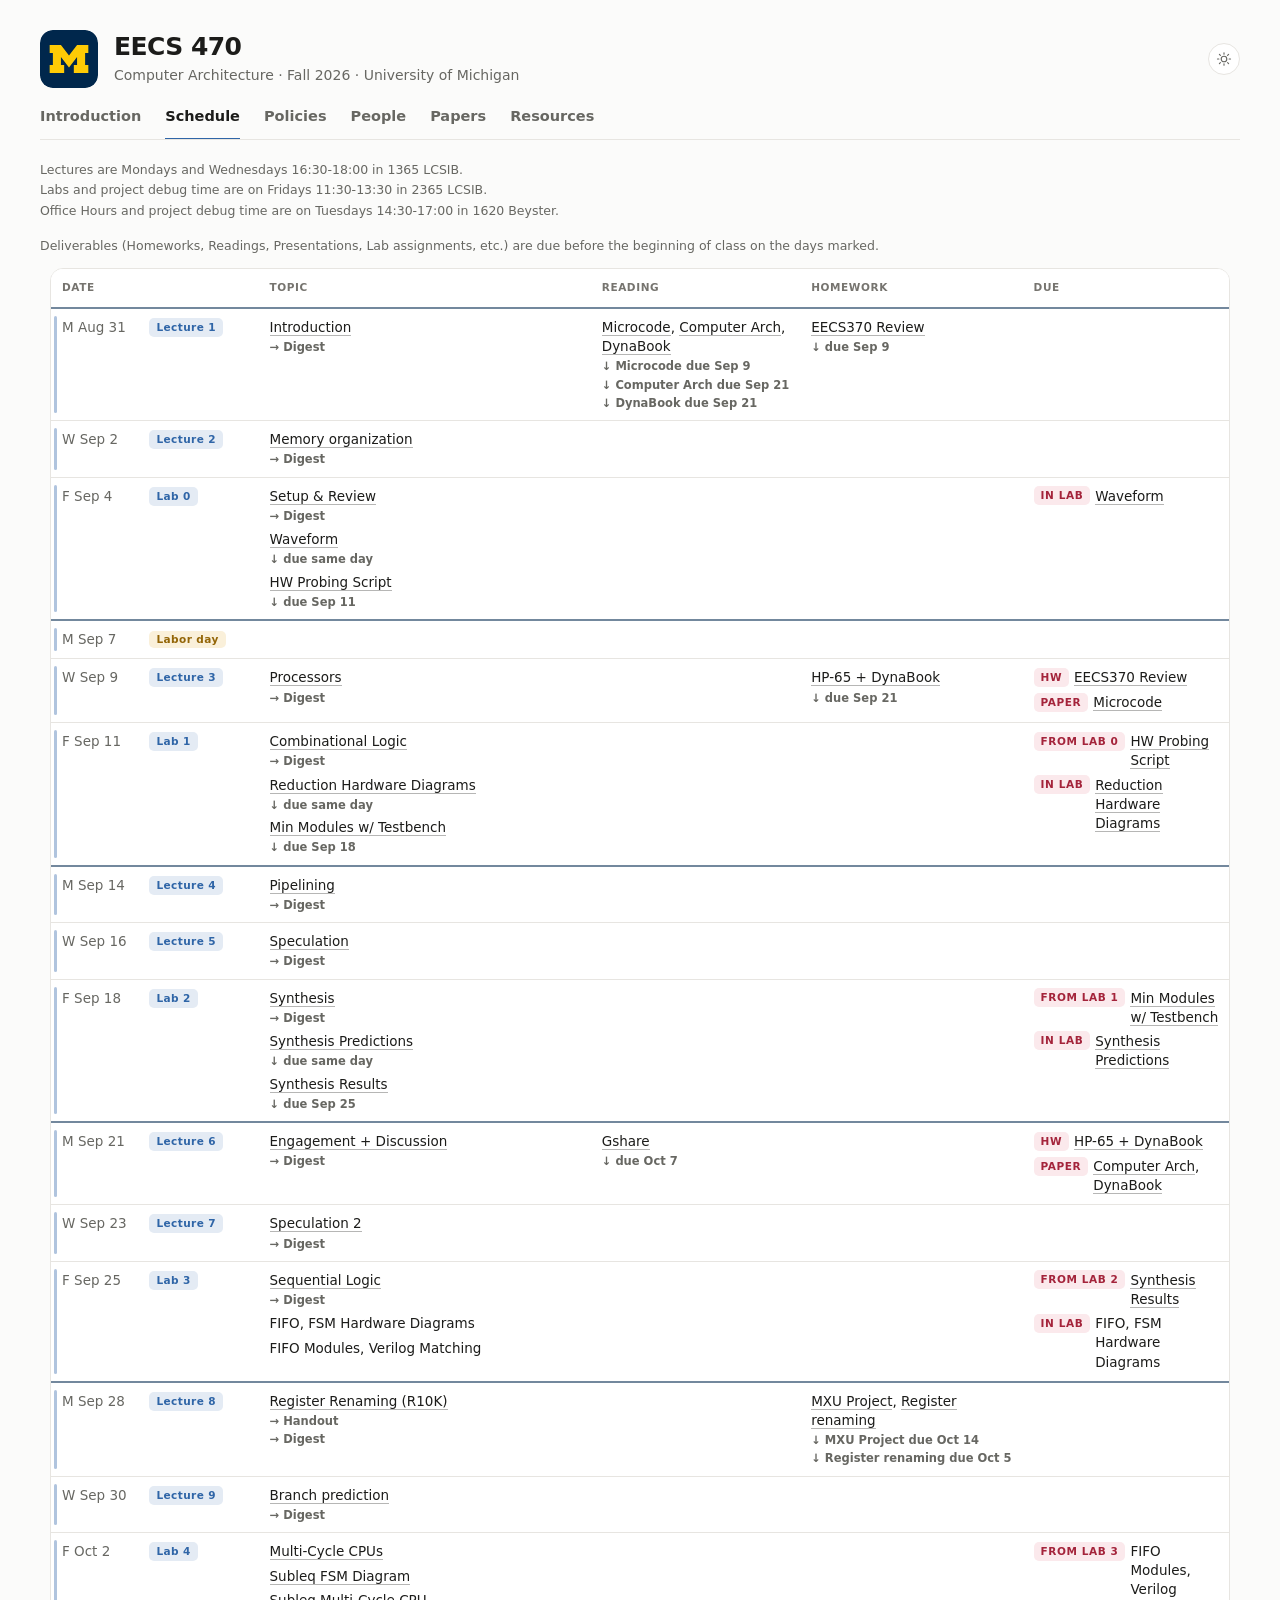
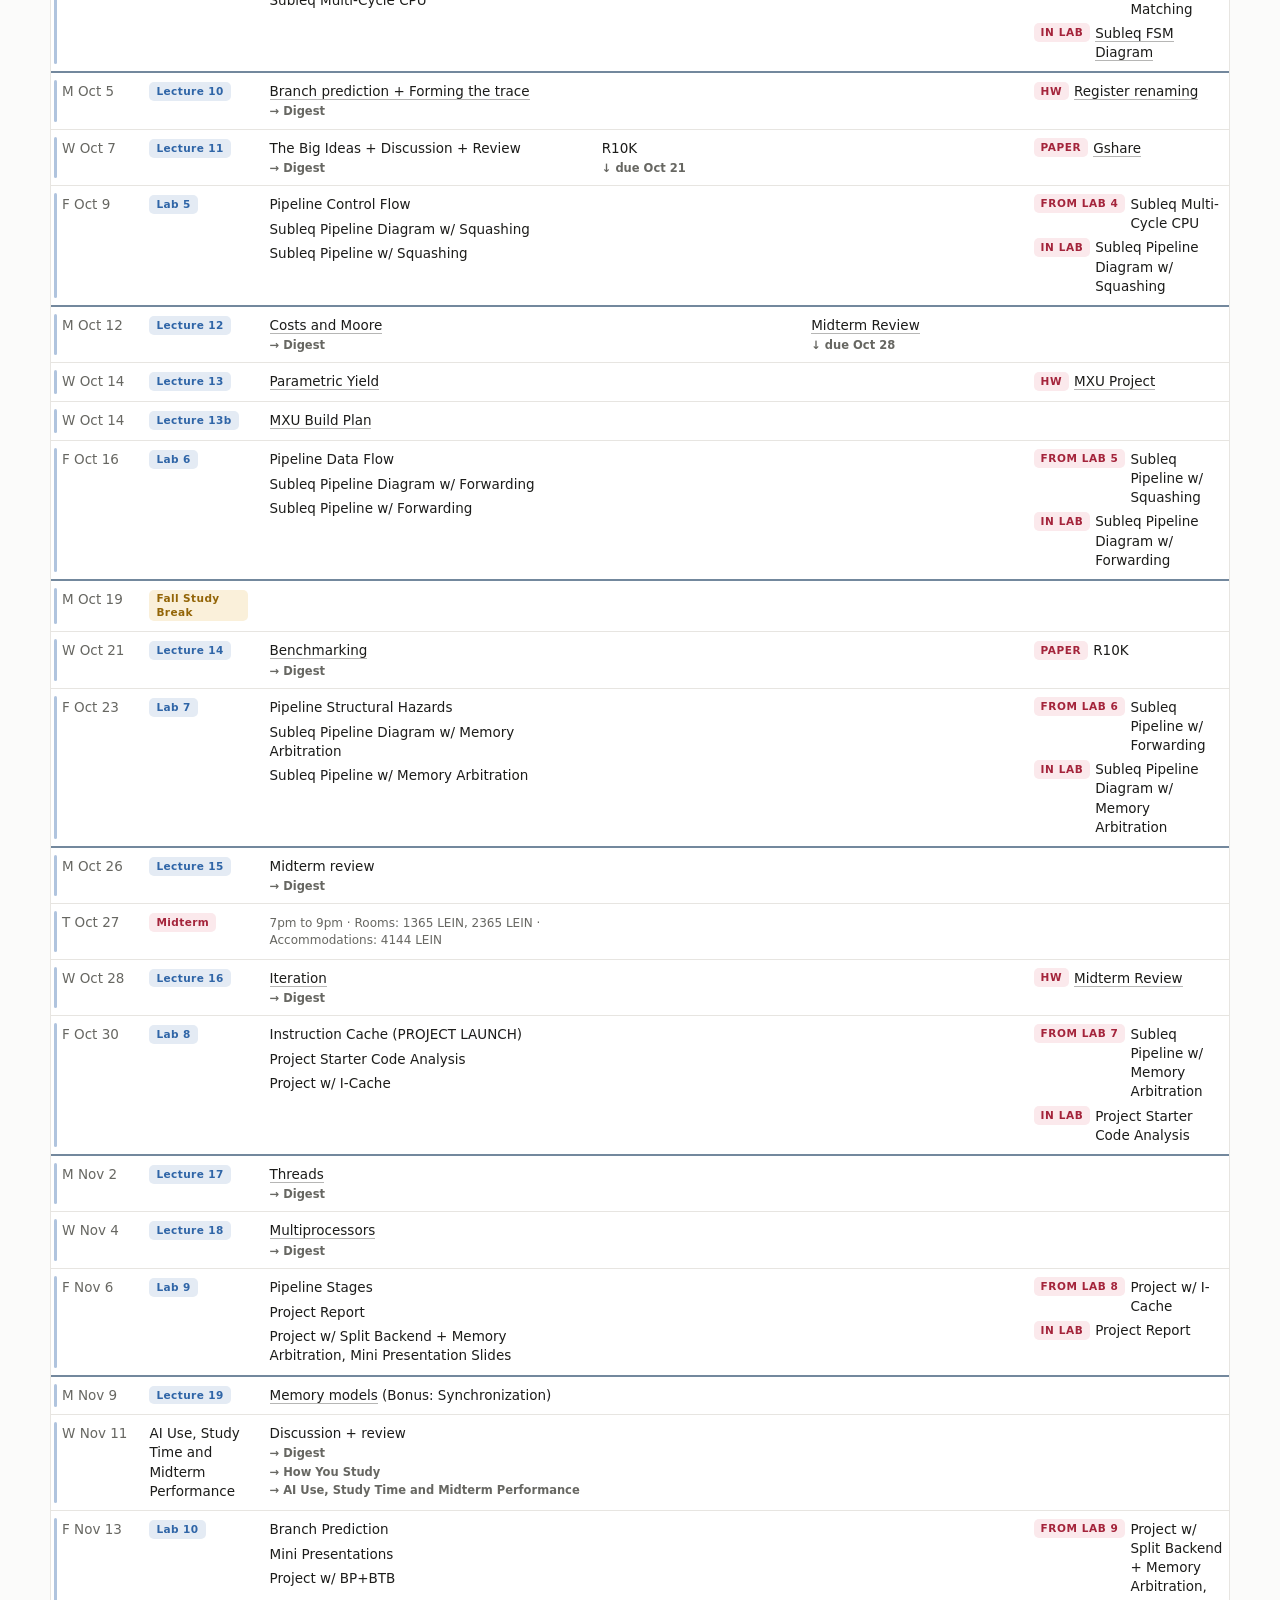
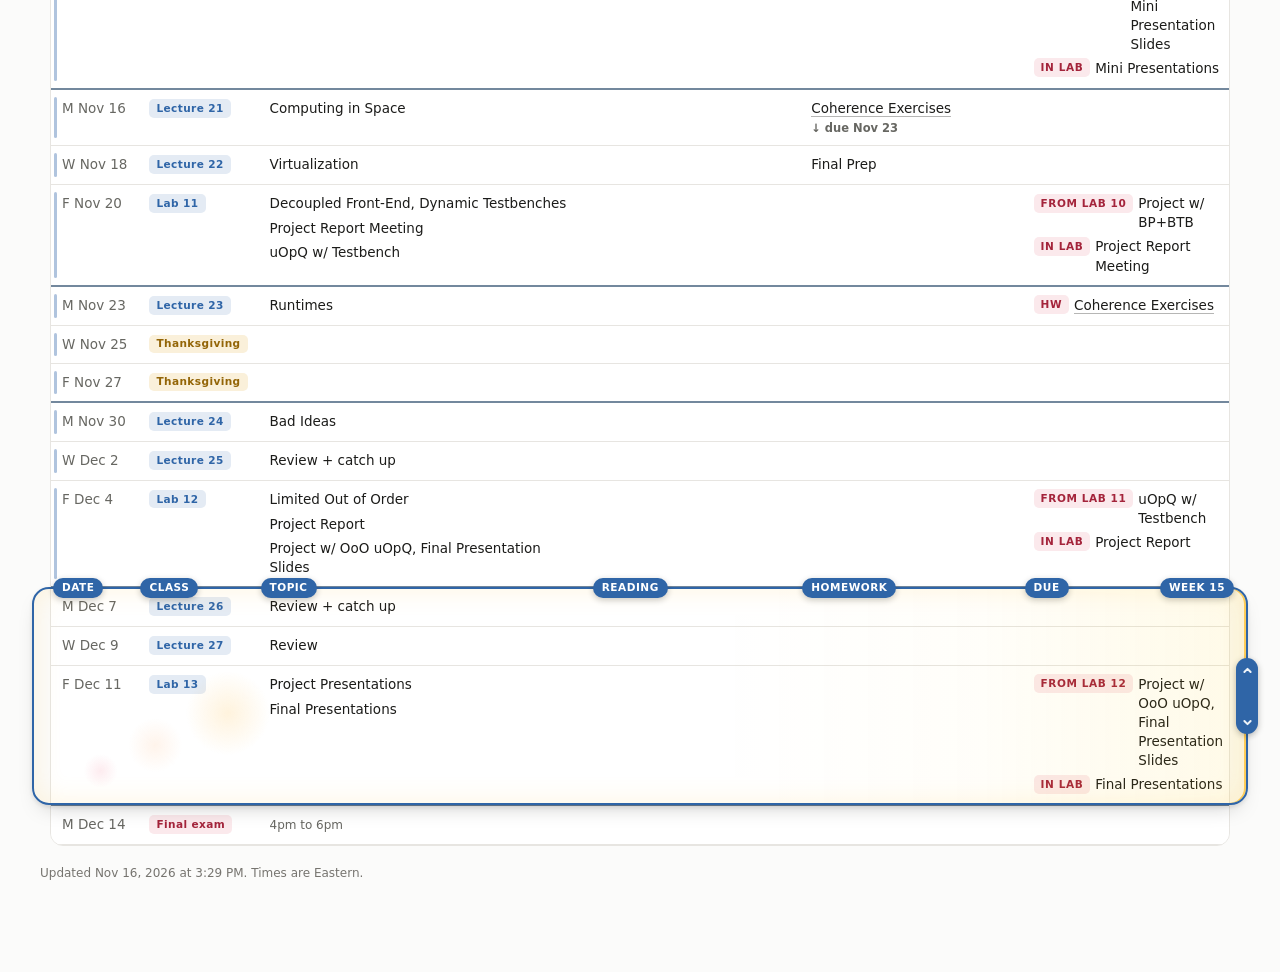
==== commit ba72c4f9: "Release H6 Coherence Exercises: handed out Nov 16, due Nov 23 Co-Authored-By: Claude Opus 5.5 <norep" ====
--- a/index.html
+++ b/index.html
@@ -839,7 +839,7 @@
 <p>Something like this might be happening with how Moore’s law is used in marketing today. Companies keep saying they are on track or outpacing it, even though, as Moore framed it, the law has been dead for a while. What these companies mean is that they are using more transistors than before, but Moore was talking about equivalent cost when doubling their number. For some reason, marketing teams think that hiding the truth about this is preferable to just not mentioning it.  </p>
 <p>This illustrates the inertia of useful narratives: they turn into memes and become common points of reference, even when the specifics change.  </p>
 <p>August 24, 2026  </p>
-<p>Copyright (C) 2026 by Krisztian Flautner, All Rights Reserved.  </p></section><section class="panel" data-tab="schedule"><p class="mnote">Lectures are Mondays and Wednesdays 16:30-18:00 in 1365 LCSIB.<br>Labs and project debug time are on Fridays 11:30-13:30 in 2365 LCSIB.<br>Office Hours and project debug time are on Tuesdays 14:30-17:00 in 1620 Beyster.</p><p class="mnote">Deliverables (Homeworks, Readings, Presentations, Lab assignments, etc.) are due before the beginning of class on the days marked.</p><div class="tblshell"><div class="tblwrap"><table id="sched"><thead><tr><th class="c-dt">Date</th><th class="c-cl"><span class="vh">Class</span></th><th class="c-tp">Topic</th><th>Reading</th><th>Homework</th><th>Due</th></tr></thead><tbody><tr class="r wkstart" id="d-2026-08-31" data-date="2026-08-31" data-week="1"><td class="c-dt">M Aug 31</td><td class="c-cl"><span class="chip">Lecture 1</span></td><td class="c-tp"><a href="https://drive.google.com/file/d/1UzGScTiZqUYAinSfP8OjvROTW141ipmp/view">Introduction</a><a class="due dig" href="https://drive.google.com/file/d/1g7CRxvgUR46El2Cz4lRIuGNEfjOCrqiK/view">→ Digest</a></td><td class="a"><span class="clab">Reading</span><a href="https://drive.google.com/file/d/1oMgP04eMKHPQi-WWds6r9S_1FhtQDPix/view">Microcode</a>, <a href="https://drive.google.com/file/d/180vOpRnlo4fNccgyo9oDBiZb7Linw-Mw/view">Computer Arch</a>, <a href="https://drive.google.com/file/d/1qwUfOpW3UkyU5C60SEiY6FuYtCwzZPJV/view">DynaBook</a><a class="due" href="#d-2026-09-09" title="Due Sep 9"><span aria-hidden="true">&#8595;</span> Microcode due Sep 9</a><a class="due" href="#d-2026-09-21" title="Due Sep 21"><span aria-hidden="true">&#8595;</span> Computer Arch due Sep 21</a><a class="due" href="#d-2026-09-21" title="Due Sep 21"><span aria-hidden="true">&#8595;</span> DynaBook due Sep 21</a></td><td class="a"><span class="clab">Homework</span><a href="https://docs.google.com/document/d/1Iehi9ptPTRQdaQQ8UMOBbUJznJ0AXN5jWYrhnFPbZzU/edit?tab=t.0">EECS370 Review</a><a class="due" href="#d-2026-09-09" title="Due Sep 9"><span aria-hidden="true">&#8595;</span> due Sep 9</a></td><td class="a"></td></tr><tr class="r" id="d-2026-09-02" data-date="2026-09-02" data-week="1"><td class="c-dt">W Sep 2</td><td class="c-cl"><span class="chip">Lecture 2</span></td><td class="c-tp"><a href="https://drive.google.com/file/d/14Pt8YKbAARYRud2tevrNw6RkygrevRvn/view">Memory organization</a><a class="due dig" href="https://drive.google.com/file/d/1ldD6Q3xaAyCSbrQ831hv5LFiR1oedfOR/view">→ Digest</a></td><td class="a"></td><td class="a"></td><td class="a"></td></tr><tr class="r" id="d-2026-09-04" data-date="2026-09-04" data-week="1"><td class="c-dt">F Sep 4</td><td class="c-cl"><span class="chip lab">Lab 0</span></td><td class="c-tp"><a href="https://drive.google.com/file/d/139MGapvEQIBW4ue4f4OTW_Di16zuaD6F/view">Setup &amp; Review</a><a class="due dig" href="https://drive.google.com/file/d/1jflvPPhKMYIJSigVSTu4L2VwE0ezEtWv/view">→ Digest</a><span class="labwork"><span class="vh">Handouts</span><span class="item"><span class="tagged notag"><span class="what"><a href="https://docs.google.com/document/d/1Q2Wl_SWt5yQ0ImX_Vz5Q4BkVhwIz7yCR0cCFCvE-aoE/edit">Waveform</a><span class="due inlab"><span aria-hidden="true">&#8595;</span> due same day</span></span></span></span><span class="item"><span class="tagged notag"><span class="what"><a href="https://docs.google.com/document/d/1Q2Wl_SWt5yQ0ImX_Vz5Q4BkVhwIz7yCR0cCFCvE-aoE/edit">HW Probing Script</a><a class="due" href="#d-2026-09-11" title="Due Sep 11"><span aria-hidden="true">&#8595;</span> due Sep 11</a></span></span></span></span></td><td class="a"></td><td class="a"></td><td class="a"><span class="clab">Due</span><span class="tagged"><span class="chip tag">In Lab</span><span class="what"><a href="https://docs.google.com/document/d/1Q2Wl_SWt5yQ0ImX_Vz5Q4BkVhwIz7yCR0cCFCvE-aoE/edit">Waveform</a></span></span></td></tr><tr class="r wkstart" id="d-2026-09-07" data-date="2026-09-07" data-week="2"><td class="c-dt">M Sep 7</td><td class="c-cl"><span class="chip off">Labor day</span></td><td class="c-tp"></td><td class="a"></td><td class="a"></td><td class="a"></td></tr><tr class="r" id="d-2026-09-09" data-date="2026-09-09" data-week="2"><td class="c-dt">W Sep 9</td><td class="c-cl"><span class="chip">Lecture 3</span></td><td class="c-tp"><a href="https://drive.google.com/file/d/19_GMd7uEW2Xr3XMjWEQ1k6iHt90daUcV/view">Processors</a><a class="due dig" href="https://drive.google.com/file/d/1Ow7j1HzfEEjFiJ_Vfy-XNcBQ6swH7FZZ/view">→ Digest</a></td><td class="a"></td><td class="a"><span class="clab">Homework</span><a href="https://drive.google.com/file/d/1ThVzZ5Vq3imgxklJK05q7KGwO_s86OR4/view">HP-65 + DynaBook</a><a class="due" href="#d-2026-09-21" title="Due Sep 21"><span aria-hidden="true">&#8595;</span> due Sep 21</a></td><td class="a"><span class="clab">Due</span><span class="item"><span class="tagged"><span class="chip tag">HW</span><span class="what"><a href="https://docs.google.com/document/d/1Iehi9ptPTRQdaQQ8UMOBbUJznJ0AXN5jWYrhnFPbZzU/edit?tab=t.0">EECS370 Review</a></span></span></span><span class="item"><span class="tagged"><span class="chip tag">Paper</span><span class="what"><a href="https://drive.google.com/file/d/1oMgP04eMKHPQi-WWds6r9S_1FhtQDPix/view">Microcode</a></span></span></span></td></tr><tr class="r" id="d-2026-09-11" data-date="2026-09-11" data-week="2"><td class="c-dt">F Sep 11</td><td class="c-cl"><span class="chip lab">Lab 1</span></td><td class="c-tp"><a href="https://drive.google.com/file/d/1rLrneUSxS15dzWkHrrveMjm5YZS8dkTz/view">Combinational Logic</a><a class="due dig" href="https://drive.google.com/file/d/1YyPFSQ0RCJACF111HhWlVXve14qTI9q8/view">→ Digest</a><span class="labwork"><span class="vh">Handouts</span><span class="item"><span class="tagged notag"><span class="what"><a href="https://docs.google.com/document/d/1srWdwN1jY24yoKaDB2f7echlobL9Res6iPc8uC6heYs/edit">Reduction Hardware Diagrams</a><span class="due inlab"><span aria-hidden="true">&#8595;</span> due same day</span></span></span></span><span class="item"><span class="tagged notag"><span class="what"><a href="https://docs.google.com/document/d/1srWdwN1jY24yoKaDB2f7echlobL9Res6iPc8uC6heYs/edit">Min Modules w/ Testbench</a><a class="due" href="#d-2026-09-18" title="Due Sep 18"><span aria-hidden="true">&#8595;</span> due Sep 18</a></span></span></span></span></td><td class="a"></td><td class="a"></td><td class="a"><span class="clab">Due</span><span class="item"><span class="tagged"><span class="chip tag">From Lab 0</span><span class="what"><a href="https://docs.google.com/document/d/1Q2Wl_SWt5yQ0ImX_Vz5Q4BkVhwIz7yCR0cCFCvE-aoE/edit">HW Probing Script</a></span></span></span><span class="item"><span class="tagged"><span class="chip tag">In Lab</span><span class="what"><a href="https://docs.google.com/document/d/1srWdwN1jY24yoKaDB2f7echlobL9Res6iPc8uC6heYs/edit">Reduction Hardware Diagrams</a></span></span></span></td></tr><tr class="r wkstart" id="d-2026-09-14" data-date="2026-09-14" data-week="3"><td class="c-dt">M Sep 14</td><td class="c-cl"><span class="chip">Lecture 4</span></td><td class="c-tp"><a href="https://drive.google.com/file/d/1ALWF8l_svuezYjKbX6BZ9AnL9ou5izyk/view">Pipelining</a><a class="due dig" href="https://drive.google.com/file/d/1Kr4_HEmTr-scZDY-jmww5kZ_ngBBTEya/view">→ Digest</a></td><td class="a"></td><td class="a"></td><td class="a"></td></tr><tr class="r" id="d-2026-09-16" data-date="2026-09-16" data-week="3"><td class="c-dt">W Sep 16</td><td class="c-cl"><span class="chip">Lecture 5</span></td><td class="c-tp"><a href="https://drive.google.com/file/d/1ZOm6x0bYotOc-aDDWbXCi4UyQTyO22tI/view">Speculation</a><a class="due dig" href="https://drive.google.com/file/d/1DXk7fIhlaQUFRW2X3YNOUJrcyLJ39X-b/view">→ Digest</a></td><td class="a"></td><td class="a"></td><td class="a"></td></tr><tr class="r" id="d-2026-09-18" data-date="2026-09-18" data-week="3"><td class="c-dt">F Sep 18</td><td class="c-cl"><span class="chip lab">Lab 2</span></td><td class="c-tp"><a href="https://drive.google.com/file/d/1OGT0po6a1Hkd3M9sC38hDlKb3zf_ZY4U/view">Synthesis</a><a class="due dig" href="https://drive.google.com/file/d/1Ca5Kfw_vMBbcF275PX1MNiGi6TeWN9Es/view">→ Digest</a><span class="labwork"><span class="vh">Handouts</span><span class="item"><span class="tagged notag"><span class="what"><a href="https://docs.google.com/document/d/1srWdwN1jY24yoKaDB2f7echlobL9Res6iPc8uC6heYs/edit?tab=t.t6rbkr8pf22j">Synthesis Predictions</a><span class="due inlab"><span aria-hidden="true">&#8595;</span> due same day</span></span></span></span><span class="item"><span class="tagged notag"><span class="what"><a href="https://docs.google.com/document/d/1srWdwN1jY24yoKaDB2f7echlobL9Res6iPc8uC6heYs/edit?tab=t.t6rbkr8pf22j">Synthesis Results</a><a class="due" href="#d-2026-09-25" title="Due Sep 25"><span aria-hidden="true">&#8595;</span> due Sep 25</a></span></span></span></span></td><td class="a"></td><td class="a"></td><td class="a"><span class="clab">Due</span><span class="item"><span class="tagged"><span class="chip tag">From Lab 1</span><span class="what"><a href="https://docs.google.com/document/d/1srWdwN1jY24yoKaDB2f7echlobL9Res6iPc8uC6heYs/edit">Min Modules w/ Testbench</a></span></span></span><span class="item"><span class="tagged"><span class="chip tag">In Lab</span><span class="what"><a href="https://docs.google.com/document/d/1srWdwN1jY24yoKaDB2f7echlobL9Res6iPc8uC6heYs/edit?tab=t.t6rbkr8pf22j">Synthesis Predictions</a></span></span></span></td></tr><tr class="r wkstart" id="d-2026-09-21" data-date="2026-09-21" data-week="4"><td class="c-dt">M Sep 21</td><td class="c-cl"><span class="chip">Lecture 6</span></td><td class="c-tp"><a href="https://drive.google.com/file/d/1XoSlAna6hS_e8p0gvBOm1bHFqGi2V6YC/view">Engagement + Discussion</a><a class="due dig" href="https://drive.google.com/file/d/1Ybi4fPryW3VApYmeSD7vSlQJH2UZIZpb/view">→ Digest</a></td><td class="a"><span class="clab">Reading</span><a href="https://drive.google.com/file/d/1y4Y4DLgg4aIslbWNQIb9HeAsLMnunyRl/view">Gshare</a><a class="due" href="#d-2026-10-07" title="Due Oct 7"><span aria-hidden="true">&#8595;</span> due Oct 7</a></td><td class="a"></td><td class="a"><span class="clab">Due</span><span class="item"><span class="tagged"><span class="chip tag">HW</span><span class="what"><a href="https://drive.google.com/file/d/1ThVzZ5Vq3imgxklJK05q7KGwO_s86OR4/view">HP-65 + DynaBook</a></span></span></span><span class="item"><span class="tagged"><span class="chip tag">Paper</span><span class="what"><a href="https://drive.google.com/file/d/180vOpRnlo4fNccgyo9oDBiZb7Linw-Mw/view">Computer Arch</a>, <a href="https://drive.google.com/file/d/1qwUfOpW3UkyU5C60SEiY6FuYtCwzZPJV/view">DynaBook</a></span></span></span></td></tr><tr class="r" id="d-2026-09-23" data-date="2026-09-23" data-week="4"><td class="c-dt">W Sep 23</td><td class="c-cl"><span class="chip">Lecture 7</span></td><td class="c-tp"><a href="https://drive.google.com/file/d/1NcSWYGdAY8h2CreQRd1jlT-oMBfNvGL6/view">Speculation 2</a><a class="due dig" href="https://drive.google.com/file/d/1MVwTZR_h2TCxBmPtEgIQ0I-hR9V3oWvT/view">→ Digest</a></td><td class="a"></td><td class="a"></td><td class="a"></td></tr><tr class="r" id="d-2026-09-25" data-date="2026-09-25" data-week="4"><td class="c-dt">F Sep 25</td><td class="c-cl"><span class="chip lab">Lab 3</span></td><td class="c-tp"><a href="https://drive.google.com/file/d/1OGT0po6a1Hkd3M9sC38hDlKb3zf_ZY4U/view">Sequential Logic</a><a class="due dig" href="https://drive.google.com/file/d/1kPp7XhAzMmsEm9TFT5TSRtCsU6RF4Usl/view">→ Digest</a><span class="labwork"><span class="vh">Handouts</span><span class="item"><span class="tagged notag"><span class="what">FIFO, FSM Hardware Diagrams</span></span></span><span class="item"><span class="tagged notag"><span class="what">FIFO Modules, Verilog Matching</span></span></span></span></td><td class="a"></td><td class="a"></td><td class="a"><span class="clab">Due</span><span class="item"><span class="tagged"><span class="chip tag">From Lab 2</span><span class="what"><a href="https://docs.google.com/document/d/1srWdwN1jY24yoKaDB2f7echlobL9Res6iPc8uC6heYs/edit?tab=t.t6rbkr8pf22j">Synthesis Results</a></span></span></span><span class="item"><span class="tagged"><span class="chip tag">In Lab</span><span class="what">FIFO, FSM Hardware Diagrams</span></span></span></td></tr><tr class="r wkstart" id="d-2026-09-28" data-date="2026-09-28" data-week="5"><td class="c-dt">M Sep 28</td><td class="c-cl"><span class="chip">Lecture 8</span></td><td class="c-tp"><a href="https://drive.google.com/file/d/1wXRh9bf1SvFsrww46-cwPLQ2XP9RhAwL/view">Register Renaming (R10K)</a><a class="due dig" href="https://drive.google.com/file/d/10J5UMIwzVjwbDSc8EI5ZOv-uZChe3A2S/view">→ Handout</a><a class="due dig" href="https://drive.google.com/file/d/1d7zY-hN_FYgabuazL4XsIs1uID7p4sIi/view">→ Digest</a></td><td class="a"></td><td class="a"><span class="clab">Homework</span><a href="https://drive.google.com/file/d/1jzz7kyZ12fo7Pa_f_bAPDii1esO6cxES/view">MXU Project</a>, <a href="https://drive.google.com/file/d/1TmXv7xRrdICgemN_xhK4IOV6C3HJp0xC/view">Register renaming</a><a class="due" href="#d-2026-10-14" title="Due Oct 14"><span aria-hidden="true">&#8595;</span> MXU Project due Oct 14</a><a class="due" href="#d-2026-10-05" title="Due Oct 5"><span aria-hidden="true">&#8595;</span> Register renaming due Oct 5</a></td><td class="a"></td></tr><tr class="r" id="d-2026-09-30" data-date="2026-09-30" data-week="5"><td class="c-dt">W Sep 30</td><td class="c-cl"><span class="chip">Lecture 9</span></td><td class="c-tp"><a href="https://drive.google.com/file/d/1APK0IqtQXnsW_QAWWyws17pb-Tii_z9X/view">Branch prediction</a><a class="due dig" href="https://drive.google.com/file/d/1OqRvK-bKkIaY53PdyJHR2rOCSiTBHByP/view">→ Digest</a></td><td class="a"></td><td class="a"></td><td class="a"></td></tr><tr class="r" id="d-2026-10-02" data-date="2026-10-02" data-week="5"><td class="c-dt">F Oct 2</td><td class="c-cl"><span class="chip lab">Lab 4</span></td><td class="c-tp"><a href="https://drive.google.com/file/d/1VZUdCHxz7xKWEqn7BJGHylfpLK9biVWk/view">Multi-Cycle CPUs</a><span class="labwork"><span class="vh">Handouts</span><span class="item"><span class="tagged notag"><span class="what"><a href="https://drive.google.com/file/d/1T0MLTjGXUIM_lXLiYqmZsZ7fbO2Le3hF/view">Subleq FSM Diagram</a></span></span></span><span class="item"><span class="tagged notag"><span class="what">Subleq Multi-Cycle CPU</span></span></span></span></td><td class="a"></td><td class="a"></td><td class="a"><span class="clab">Due</span><span class="item"><span class="tagged"><span class="chip tag">From Lab 3</span><span class="what">FIFO Modules, Verilog Matching</span></span></span><span class="item"><span class="tagged"><span class="chip tag">In Lab</span><span class="what"><a href="https://drive.google.com/file/d/1T0MLTjGXUIM_lXLiYqmZsZ7fbO2Le3hF/view">Subleq FSM Diagram</a></span></span></span></td></tr><tr class="r wkstart" id="d-2026-10-05" data-date="2026-10-05" data-week="6"><td class="c-dt">M Oct 5</td><td class="c-cl"><span class="chip">Lecture 10</span></td><td class="c-tp"><a href="https://drive.google.com/file/d/1y1TZZaX9bOKnGaQZrpJqpPW6OjFN7xiu/view">Branch prediction + Forming the trace</a><a class="due dig" href="https://drive.google.com/file/d/1O0KG3X_uLgZ6E1Q8NQ4cngEWsJ3WBVGu/view">→ Digest</a></td><td class="a"></td><td class="a"></td><td class="a"><span class="clab">Due</span><span class="tagged"><span class="chip tag">HW</span><span class="what"><a href="https://drive.google.com/file/d/1TmXv7xRrdICgemN_xhK4IOV6C3HJp0xC/view">Register renaming</a></span></span></td></tr><tr class="r" id="d-2026-10-07" data-date="2026-10-07" data-week="6"><td class="c-dt">W Oct 7</td><td class="c-cl"><span class="chip">Lecture 11</span></td><td class="c-tp">The Big Ideas + Discussion + Review<a class="due dig" href="https://drive.google.com/file/d/1kZtQSQ0qV2FvvPOp4YgdQ6jr_m9dbq3f/view">→ Digest</a></td><td class="a"><span class="clab">Reading</span>R10K<a class="due" href="#d-2026-10-21" title="Due Oct 21"><span aria-hidden="true">&#8595;</span> due Oct 21</a></td><td class="a"></td><td class="a"><span class="clab">Due</span><span class="tagged"><span class="chip tag">Paper</span><span class="what"><a href="https://drive.google.com/file/d/1y4Y4DLgg4aIslbWNQIb9HeAsLMnunyRl/view">Gshare</a></span></span></td></tr><tr class="r" id="d-2026-10-09" data-date="2026-10-09" data-week="6"><td class="c-dt">F Oct 9</td><td class="c-cl"><span class="chip lab">Lab 5</span></td><td class="c-tp">Pipeline Control Flow<span class="labwork"><span class="vh">Handouts</span><span class="item"><span class="tagged notag"><span class="what">Subleq Pipeline Diagram w/ Squashing</span></span></span><span class="item"><span class="tagged notag"><span class="what">Subleq Pipeline w/ Squashing</span></span></span></span></td><td class="a"></td><td class="a"></td><td class="a"><span class="clab">Due</span><span class="item"><span class="tagged"><span class="chip tag">From Lab 4</span><span class="what">Subleq Multi-Cycle CPU</span></span></span><span class="item"><span class="tagged"><span class="chip tag">In Lab</span><span class="what">Subleq Pipeline Diagram w/ Squashing</span></span></span></td></tr><tr class="r wkstart" id="d-2026-10-12" data-date="2026-10-12" data-week="7"><td class="c-dt">M Oct 12</td><td class="c-cl"><span class="chip">Lecture 12</span></td><td class="c-tp"><a href="https://drive.google.com/file/d/1dZ5uLAcMdSTSGB_rr_4GAbMHrv3kK5C_/view">Costs and Moore</a><a class="due dig" href="https://drive.google.com/file/d/1ROT51dhK4lcjhevj6a8m5-LPeowWf7if/view">→ Digest</a></td><td class="a"></td><td class="a"><span class="clab">Homework</span><a href="https://drive.google.com/file/d/1s-rK5PJxy9gRL-YUUnX2G72pc17OsMq-/view">Midterm Review</a><a class="due" href="#d-2026-10-28" title="Due Oct 28"><span aria-hidden="true">&#8595;</span> due Oct 28</a></td><td class="a"></td></tr><tr class="r" id="d-2026-10-14" data-date="2026-10-14" data-week="7"><td class="c-dt">W Oct 14</td><td class="c-cl"><span class="chip">Lecture 13</span></td><td class="c-tp"><a href="https://drive.google.com/file/d/1FmEHIcHC7hdV8nGVmAksSw1ydjEBSh36/view">Parametric Yield</a></td><td class="a"></td><td class="a"></td><td class="a"><span class="clab">Due</span><span class="tagged"><span class="chip tag">HW</span><span class="what"><a href="https://drive.google.com/file/d/1jzz7kyZ12fo7Pa_f_bAPDii1esO6cxES/view">MXU Project</a></span></span></td></tr><tr class="r" id="d-2026-10-14-b" data-date="2026-10-14" data-week="7"><td class="c-dt">W Oct 14</td><td class="c-cl"><span class="chip">Lecture 13b</span></td><td class="c-tp"><a href="https://drive.google.com/file/d/1mYyIzPjkRydNVxR4kf8w3rtXPi9LHyIa/view">MXU Build Plan</a></td><td class="a"></td><td class="a"></td><td class="a"></td></tr><tr class="r" id="d-2026-10-16" data-date="2026-10-16" data-week="7"><td class="c-dt">F Oct 16</td><td class="c-cl"><span class="chip lab">Lab 6</span></td><td class="c-tp">Pipeline Data Flow<span class="labwork"><span class="vh">Handouts</span><span class="item"><span class="tagged notag"><span class="what">Subleq Pipeline Diagram w/ Forwarding</span></span></span><span class="item"><span class="tagged notag"><span class="what">Subleq Pipeline w/ Forwarding</span></span></span></span></td><td class="a"></td><td class="a"></td><td class="a"><span class="clab">Due</span><span class="item"><span class="tagged"><span class="chip tag">From Lab 5</span><span class="what">Subleq Pipeline w/ Squashing</span></span></span><span class="item"><span class="tagged"><span class="chip tag">In Lab</span><span class="what">Subleq Pipeline Diagram w/ Forwarding</span></span></span></td></tr><tr class="r wkstart" id="d-2026-10-19" data-date="2026-10-19" data-week="8"><td class="c-dt">M Oct 19</td><td class="c-cl"><span class="chip off">Fall Study Break</span></td><td class="c-tp"></td><td class="a"></td><td class="a"></td><td class="a"></td></tr><tr class="r" id="d-2026-10-21" data-date="2026-10-21" data-week="8"><td class="c-dt">W Oct 21</td><td class="c-cl"><span class="chip">Lecture 14</span></td><td class="c-tp"><a href="https://drive.google.com/file/d/1f2AaCKESG8icL2SoMi25hqgGYBplcytN/view">Benchmarking</a><a class="due dig" href="https://drive.google.com/file/d/1oIRHXFOJP6Av8Uhf-I5Df2jxIIwf6iwW/view">→ Digest</a></td><td class="a"></td><td class="a"></td><td class="a"><span class="clab">Due</span><span class="tagged"><span class="chip tag">Paper</span><span class="what">R10K</span></span></td></tr><tr class="r" id="d-2026-10-23" data-date="2026-10-23" data-week="8"><td class="c-dt">F Oct 23</td><td class="c-cl"><span class="chip lab">Lab 7</span></td><td class="c-tp">Pipeline Structural Hazards<span class="labwork"><span class="vh">Handouts</span><span class="item"><span class="tagged notag"><span class="what">Subleq Pipeline Diagram w/ Memory Arbitration</span></span></span><span class="item"><span class="tagged notag"><span class="what">Subleq Pipeline w/ Memory Arbitration</span></span></span></span></td><td class="a"></td><td class="a"></td><td class="a"><span class="clab">Due</span><span class="item"><span class="tagged"><span class="chip tag">From Lab 6</span><span class="what">Subleq Pipeline w/ Forwarding</span></span></span><span class="item"><span class="tagged"><span class="chip tag">In Lab</span><span class="what">Subleq Pipeline Diagram w/ Memory Arbitration</span></span></span></td></tr><tr class="r wkstart" id="d-2026-10-26" data-date="2026-10-26" data-week="9"><td class="c-dt">M Oct 26</td><td class="c-cl"><span class="chip">Lecture 15</span></td><td class="c-tp">Midterm review<a class="due dig" href="https://drive.google.com/file/d/1Q_DtTmirQYmoM2XlFP5VL2QPQuG5s9tg/view">→ Digest</a></td><td class="a"></td><td class="a"></td><td class="a"></td></tr><tr class="r" id="d-2026-10-27" data-date="2026-10-27" data-week="9"><td class="c-dt">T Oct 27</td><td class="c-cl"><span class="chip exam">Midterm</span></td><td class="c-tp"><span class="sub">7pm to 9pm · Rooms: 1365 LEIN, 2365 LEIN · Accommodations: 4144 LEIN</span></td><td class="a"></td><td class="a"></td><td class="a"></td></tr><tr class="r" id="d-2026-10-28" data-date="2026-10-28" data-week="9"><td class="c-dt">W Oct 28</td><td class="c-cl"><span class="chip">Lecture 16</span></td><td class="c-tp"><a href="https://drive.google.com/file/d/1o3X_7C5r-6I1-NVnHjTjlhivQpj8gvcb/view">Iteration</a><a class="due dig" href="https://drive.google.com/file/d/1HhHUIwYtuyu8pnDYQbmhYU9pNdLwM_dc/view">→ Digest</a></td><td class="a"></td><td class="a"></td><td class="a"><span class="clab">Due</span><span class="tagged"><span class="chip tag">HW</span><span class="what"><a href="https://drive.google.com/file/d/1s-rK5PJxy9gRL-YUUnX2G72pc17OsMq-/view">Midterm Review</a></span></span></td></tr><tr class="r" id="d-2026-10-30" data-date="2026-10-30" data-week="9"><td class="c-dt">F Oct 30</td><td class="c-cl"><span class="chip lab">Lab 8</span></td><td class="c-tp">Instruction Cache (PROJECT LAUNCH)<span class="labwork"><span class="vh">Handouts</span><span class="item"><span class="tagged notag"><span class="what">Project Starter Code Analysis</span></span></span><span class="item"><span class="tagged notag"><span class="what">Project w/ I-Cache</span></span></span></span></td><td class="a"></td><td class="a"></td><td class="a"><span class="clab">Due</span><span class="item"><span class="tagged"><span class="chip tag">From Lab 7</span><span class="what">Subleq Pipeline w/ Memory Arbitration</span></span></span><span class="item"><span class="tagged"><span class="chip tag">In Lab</span><span class="what">Project Starter Code Analysis</span></span></span></td></tr><tr class="r wkstart" id="d-2026-11-02" data-date="2026-11-02" data-week="10"><td class="c-dt">M Nov 2</td><td class="c-cl"><span class="chip">Lecture 17</span></td><td class="c-tp"><a href="https://drive.google.com/file/d/1QkZJriwo7r1aMYsdXfBXYxYHYiHqPT5U/view">Threads</a><a class="due dig" href="https://drive.google.com/file/d/1W9Ll-yCvNlYtMhZCDb8-QUqucWWTjXIo/view">→ Digest</a></td><td class="a"></td><td class="a"></td><td class="a"></td></tr><tr class="r" id="d-2026-11-04" data-date="2026-11-04" data-week="10"><td class="c-dt">W Nov 4</td><td class="c-cl"><span class="chip">Lecture 18</span></td><td class="c-tp"><a href="https://drive.google.com/file/d/1H027rqZqWE6Qn92whHvzZpe2DCuCgwOO/view">Multiprocessors</a><a class="due dig" href="https://drive.google.com/file/d/1MCvifJ83giUwYNkzisILdreNf2gqF1Up/view">→ Digest</a></td><td class="a"></td><td class="a"></td><td class="a"></td></tr><tr class="r" id="d-2026-11-06" data-date="2026-11-06" data-week="10"><td class="c-dt">F Nov 6</td><td class="c-cl"><span class="chip lab">Lab 9</span></td><td class="c-tp">Pipeline Stages<span class="labwork"><span class="vh">Handouts</span><span class="item"><span class="tagged notag"><span class="what">Project Report</span></span></span><span class="item"><span class="tagged notag"><span class="what">Project w/ Split Backend + Memory Arbitration, Mini Presentation Slides</span></span></span></span></td><td class="a"></td><td class="a"></td><td class="a"><span class="clab">Due</span><span class="item"><span class="tagged"><span class="chip tag">From Lab 8</span><span class="what">Project w/ I-Cache</span></span></span><span class="item"><span class="tagged"><span class="chip tag">In Lab</span><span class="what">Project Report</span></span></span></td></tr><tr class="r wkstart" id="d-2026-11-09" data-date="2026-11-09" data-week="11"><td class="c-dt">M Nov 9</td><td class="c-cl"><span class="chip">Lecture 19</span></td><td class="c-tp"><a href="https://drive.google.com/file/d/1olAd29H-7RlgMpVZ0Tt5JGIdOr411ajM/view">Memory models</a> (Bonus: Synchronization)</td><td class="a"></td><td class="a"></td><td class="a"></td></tr><tr class="r" id="d-2026-11-11" data-date="2026-11-11" data-week="11"><td class="c-dt">W Nov 11</td><td class="c-cl">AI Use, Study Time and Midterm Performance</td><td class="c-tp">Discussion + review<a class="due dig" href="https://drive.google.com/file/d/1JLBF6RDSTdel9-ZhCjtcPZEd4miBRRWl/view">→ Digest</a><a class="due dig" href="https://drive.google.com/file/d/126SHlUCwjNFIJxxjdO_xQmNMSJlOxoKP/view">→ How You Study</a><a class="due dig" href="https://drive.google.com/file/d/1szOTFJW9aFgcHvRUb5KBAAIzEYv2dBsL/view">→ AI Use, Study Time and Midterm Performance</a></td><td class="a"></td><td class="a"></td><td class="a"></td></tr><tr class="r" id="d-2026-11-13" data-date="2026-11-13" data-week="11"><td class="c-dt">F Nov 13</td><td class="c-cl"><span class="chip lab">Lab 10</span></td><td class="c-tp">Branch Prediction<span class="labwork"><span class="vh">Handouts</span><span class="item"><span class="tagged notag"><span class="what">Mini Presentations</span></span></span><span class="item"><span class="tagged notag"><span class="what">Project w/ BP+BTB</span></span></span></span></td><td class="a"></td><td class="a"></td><td class="a"><span class="clab">Due</span><span class="item"><span class="tagged"><span class="chip tag">From Lab 9</span><span class="what">Project w/ Split Backend + Memory Arbitration, Mini Presentation Slides</span></span></span><span class="item"><span class="tagged"><span class="chip tag">In Lab</span><span class="what">Mini Presentations</span></span></span></td></tr><tr class="r wkstart" id="d-2026-11-16" data-date="2026-11-16" data-week="12"><td class="c-dt">M Nov 16</td><td class="c-cl"><span class="chip">Lecture 21</span></td><td class="c-tp">Computing in Space</td><td class="a"></td><td class="a"></td><td class="a"></td></tr><tr class="r" id="d-2026-11-18" data-date="2026-11-18" data-week="12"><td class="c-dt">W Nov 18</td><td class="c-cl"><span class="chip">Lecture 22</span></td><td class="c-tp">Virtualization</td><td class="a"></td><td class="a"><span class="clab">Homework</span>Final Prep</td><td class="a"></td></tr><tr class="r" id="d-2026-11-20" data-date="2026-11-20" data-week="12"><td class="c-dt">F Nov 20</td><td class="c-cl"><span class="chip lab">Lab 11</span></td><td class="c-tp">Decoupled Front-End, Dynamic Testbenches<span class="labwork"><span class="vh">Handouts</span><span class="item"><span class="tagged notag"><span class="what">Project Report Meeting</span></span></span><span class="item"><span class="tagged notag"><span class="what">uOpQ w/ Testbench</span></span></span></span></td><td class="a"></td><td class="a"></td><td class="a"><span class="clab">Due</span><span class="item"><span class="tagged"><span class="chip tag">From Lab 10</span><span class="what">Project w/ BP+BTB</span></span></span><span class="item"><span class="tagged"><span class="chip tag">In Lab</span><span class="what">Project Report Meeting</span></span></span></td></tr><tr class="r wkstart" id="d-2026-11-23" data-date="2026-11-23" data-week="13"><td class="c-dt">M Nov 23</td><td class="c-cl"><span class="chip">Lecture 23</span></td><td class="c-tp">Runtimes</td><td class="a"></td><td class="a"></td><td class="a"></td></tr><tr class="r" id="d-2026-11-25" data-date="2026-11-25" data-week="13"><td class="c-dt">W Nov 25</td><td class="c-cl"><span class="chip off">Thanksgiving</span></td><td class="c-tp"></td><td class="a"></td><td class="a"></td><td class="a"></td></tr><tr class="r" id="d-2026-11-27" data-date="2026-11-27" data-week="13"><td class="c-dt">F Nov 27</td><td class="c-cl"><span class="chip off">Thanksgiving</span></td><td class="c-tp"></td><td class="a"></td><td class="a"></td><td class="a"></td></tr><tr class="r wkstart" id="d-2026-11-30" data-date="2026-11-30" data-week="14"><td class="c-dt">M Nov 30</td><td class="c-cl"><span class="chip">Lecture 24</span></td><td class="c-tp">Bad Ideas</td><td class="a"></td><td class="a"></td><td class="a"></td></tr><tr class="r" id="d-2026-12-02" data-date="2026-12-02" data-week="14"><td class="c-dt">W Dec 2</td><td class="c-cl"><span class="chip">Lecture 25</span></td><td class="c-tp">Review + catch up</td><td class="a"></td><td class="a"></td><td class="a"></td></tr><tr class="r" id="d-2026-12-04" data-date="2026-12-04" data-week="14"><td class="c-dt">F Dec 4</td><td class="c-cl"><span class="chip lab">Lab 12</span></td><td class="c-tp">Limited Out of Order<span class="labwork"><span class="vh">Handouts</span><span class="item"><span class="tagged notag"><span class="what">Project Report</span></span></span><span class="item"><span class="tagged notag"><span class="what">Project w/ OoO uOpQ, Final Presentation Slides</span></span></span></span></td><td class="a"></td><td class="a"></td><td class="a"><span class="clab">Due</span><span class="item"><span class="tagged"><span class="chip tag">From Lab 11</span><span class="what">uOpQ w/ Testbench</span></span></span><span class="item"><span class="tagged"><span class="chip tag">In Lab</span><span class="what">Project Report</span></span></span></td></tr><tr class="r wkstart" id="d-2026-12-07" data-date="2026-12-07" data-week="15"><td class="c-dt">M Dec 7</td><td class="c-cl"><span class="chip">Lecture 26</span></td><td class="c-tp">Review + catch up</td><td class="a"></td><td class="a"></td><td class="a"></td></tr><tr class="r" id="d-2026-12-09" data-date="2026-12-09" data-week="15"><td class="c-dt">W Dec 9</td><td class="c-cl"><span class="chip">Lecture 27</span></td><td class="c-tp">Review</td><td class="a"></td><td class="a"></td><td class="a"></td></tr><tr class="r" id="d-2026-12-11" data-date="2026-12-11" data-week="15"><td class="c-dt">F Dec 11</td><td class="c-cl"><span class="chip lab">Lab 13</span></td><td class="c-tp">Project Presentations<span class="labwork"><span class="vh">Handouts</span><span class="item"><span class="tagged notag"><span class="what">Final Presentations</span></span></span></span></td><td class="a"></td><td class="a"></td><td class="a"><span class="clab">Due</span><span class="item"><span class="tagged"><span class="chip tag">From Lab 12</span><span class="what">Project w/ OoO uOpQ, Final Presentation Slides</span></span></span><span class="item"><span class="tagged"><span class="chip tag">In Lab</span><span class="what">Final Presentations</span></span></span></td></tr><tr class="r wkstart" id="d-2026-12-14" data-date="2026-12-14" data-week="16"><td class="c-dt">M Dec 14</td><td class="c-cl"><span class="chip exam">Final exam</span></td><td class="c-tp"><span class="sub">4pm to 6pm</span></td><td class="a"></td><td class="a"></td><td class="a"></td></tr></tbody></table></div><div class="lens" id="lens" hidden><div class="lenshead" id="lenshead" aria-hidden="true"></div><div class="gripstack"><button class="step" id="stepup" type="button" aria-label="Previous week"><svg viewBox="0 0 12 12" aria-hidden="true"><path d="M2.6 7.6 6 4.2 9.4 7.6"/></svg></button><button class="grip" id="grip" type="button" aria-label="Drag to move the week highlight"></button><button class="step" id="stepdown" type="button" aria-label="Next week"><svg viewBox="0 0 12 12" aria-hidden="true"><path d="M2.6 4.4 6 7.8 9.4 4.4"/></svg></button></div><span class="lenslab" id="lenslab" role="status" aria-live="polite"></span></div></div></section><section class="panel prose card" data-tab="policies" hidden><h2 id="communications">Communications</h2>
+<p>Copyright (C) 2026 by Krisztian Flautner, All Rights Reserved.  </p></section><section class="panel" data-tab="schedule"><p class="mnote">Lectures are Mondays and Wednesdays 16:30-18:00 in 1365 LCSIB.<br>Labs and project debug time are on Fridays 11:30-13:30 in 2365 LCSIB.<br>Office Hours and project debug time are on Tuesdays 14:30-17:00 in 1620 Beyster.</p><p class="mnote">Deliverables (Homeworks, Readings, Presentations, Lab assignments, etc.) are due before the beginning of class on the days marked.</p><div class="tblshell"><div class="tblwrap"><table id="sched"><thead><tr><th class="c-dt">Date</th><th class="c-cl"><span class="vh">Class</span></th><th class="c-tp">Topic</th><th>Reading</th><th>Homework</th><th>Due</th></tr></thead><tbody><tr class="r wkstart" id="d-2026-08-31" data-date="2026-08-31" data-week="1"><td class="c-dt">M Aug 31</td><td class="c-cl"><span class="chip">Lecture 1</span></td><td class="c-tp"><a href="https://drive.google.com/file/d/1UzGScTiZqUYAinSfP8OjvROTW141ipmp/view">Introduction</a><a class="due dig" href="https://drive.google.com/file/d/1g7CRxvgUR46El2Cz4lRIuGNEfjOCrqiK/view">→ Digest</a></td><td class="a"><span class="clab">Reading</span><a href="https://drive.google.com/file/d/1oMgP04eMKHPQi-WWds6r9S_1FhtQDPix/view">Microcode</a>, <a href="https://drive.google.com/file/d/180vOpRnlo4fNccgyo9oDBiZb7Linw-Mw/view">Computer Arch</a>, <a href="https://drive.google.com/file/d/1qwUfOpW3UkyU5C60SEiY6FuYtCwzZPJV/view">DynaBook</a><a class="due" href="#d-2026-09-09" title="Due Sep 9"><span aria-hidden="true">&#8595;</span> Microcode due Sep 9</a><a class="due" href="#d-2026-09-21" title="Due Sep 21"><span aria-hidden="true">&#8595;</span> Computer Arch due Sep 21</a><a class="due" href="#d-2026-09-21" title="Due Sep 21"><span aria-hidden="true">&#8595;</span> DynaBook due Sep 21</a></td><td class="a"><span class="clab">Homework</span><a href="https://docs.google.com/document/d/1Iehi9ptPTRQdaQQ8UMOBbUJznJ0AXN5jWYrhnFPbZzU/edit?tab=t.0">EECS370 Review</a><a class="due" href="#d-2026-09-09" title="Due Sep 9"><span aria-hidden="true">&#8595;</span> due Sep 9</a></td><td class="a"></td></tr><tr class="r" id="d-2026-09-02" data-date="2026-09-02" data-week="1"><td class="c-dt">W Sep 2</td><td class="c-cl"><span class="chip">Lecture 2</span></td><td class="c-tp"><a href="https://drive.google.com/file/d/14Pt8YKbAARYRud2tevrNw6RkygrevRvn/view">Memory organization</a><a class="due dig" href="https://drive.google.com/file/d/1ldD6Q3xaAyCSbrQ831hv5LFiR1oedfOR/view">→ Digest</a></td><td class="a"></td><td class="a"></td><td class="a"></td></tr><tr class="r" id="d-2026-09-04" data-date="2026-09-04" data-week="1"><td class="c-dt">F Sep 4</td><td class="c-cl"><span class="chip lab">Lab 0</span></td><td class="c-tp"><a href="https://drive.google.com/file/d/139MGapvEQIBW4ue4f4OTW_Di16zuaD6F/view">Setup &amp; Review</a><a class="due dig" href="https://drive.google.com/file/d/1jflvPPhKMYIJSigVSTu4L2VwE0ezEtWv/view">→ Digest</a><span class="labwork"><span class="vh">Handouts</span><span class="item"><span class="tagged notag"><span class="what"><a href="https://docs.google.com/document/d/1Q2Wl_SWt5yQ0ImX_Vz5Q4BkVhwIz7yCR0cCFCvE-aoE/edit">Waveform</a><span class="due inlab"><span aria-hidden="true">&#8595;</span> due same day</span></span></span></span><span class="item"><span class="tagged notag"><span class="what"><a href="https://docs.google.com/document/d/1Q2Wl_SWt5yQ0ImX_Vz5Q4BkVhwIz7yCR0cCFCvE-aoE/edit">HW Probing Script</a><a class="due" href="#d-2026-09-11" title="Due Sep 11"><span aria-hidden="true">&#8595;</span> due Sep 11</a></span></span></span></span></td><td class="a"></td><td class="a"></td><td class="a"><span class="clab">Due</span><span class="tagged"><span class="chip tag">In Lab</span><span class="what"><a href="https://docs.google.com/document/d/1Q2Wl_SWt5yQ0ImX_Vz5Q4BkVhwIz7yCR0cCFCvE-aoE/edit">Waveform</a></span></span></td></tr><tr class="r wkstart" id="d-2026-09-07" data-date="2026-09-07" data-week="2"><td class="c-dt">M Sep 7</td><td class="c-cl"><span class="chip off">Labor day</span></td><td class="c-tp"></td><td class="a"></td><td class="a"></td><td class="a"></td></tr><tr class="r" id="d-2026-09-09" data-date="2026-09-09" data-week="2"><td class="c-dt">W Sep 9</td><td class="c-cl"><span class="chip">Lecture 3</span></td><td class="c-tp"><a href="https://drive.google.com/file/d/19_GMd7uEW2Xr3XMjWEQ1k6iHt90daUcV/view">Processors</a><a class="due dig" href="https://drive.google.com/file/d/1Ow7j1HzfEEjFiJ_Vfy-XNcBQ6swH7FZZ/view">→ Digest</a></td><td class="a"></td><td class="a"><span class="clab">Homework</span><a href="https://drive.google.com/file/d/1ThVzZ5Vq3imgxklJK05q7KGwO_s86OR4/view">HP-65 + DynaBook</a><a class="due" href="#d-2026-09-21" title="Due Sep 21"><span aria-hidden="true">&#8595;</span> due Sep 21</a></td><td class="a"><span class="clab">Due</span><span class="item"><span class="tagged"><span class="chip tag">HW</span><span class="what"><a href="https://docs.google.com/document/d/1Iehi9ptPTRQdaQQ8UMOBbUJznJ0AXN5jWYrhnFPbZzU/edit?tab=t.0">EECS370 Review</a></span></span></span><span class="item"><span class="tagged"><span class="chip tag">Paper</span><span class="what"><a href="https://drive.google.com/file/d/1oMgP04eMKHPQi-WWds6r9S_1FhtQDPix/view">Microcode</a></span></span></span></td></tr><tr class="r" id="d-2026-09-11" data-date="2026-09-11" data-week="2"><td class="c-dt">F Sep 11</td><td class="c-cl"><span class="chip lab">Lab 1</span></td><td class="c-tp"><a href="https://drive.google.com/file/d/1rLrneUSxS15dzWkHrrveMjm5YZS8dkTz/view">Combinational Logic</a><a class="due dig" href="https://drive.google.com/file/d/1YyPFSQ0RCJACF111HhWlVXve14qTI9q8/view">→ Digest</a><span class="labwork"><span class="vh">Handouts</span><span class="item"><span class="tagged notag"><span class="what"><a href="https://docs.google.com/document/d/1srWdwN1jY24yoKaDB2f7echlobL9Res6iPc8uC6heYs/edit">Reduction Hardware Diagrams</a><span class="due inlab"><span aria-hidden="true">&#8595;</span> due same day</span></span></span></span><span class="item"><span class="tagged notag"><span class="what"><a href="https://docs.google.com/document/d/1srWdwN1jY24yoKaDB2f7echlobL9Res6iPc8uC6heYs/edit">Min Modules w/ Testbench</a><a class="due" href="#d-2026-09-18" title="Due Sep 18"><span aria-hidden="true">&#8595;</span> due Sep 18</a></span></span></span></span></td><td class="a"></td><td class="a"></td><td class="a"><span class="clab">Due</span><span class="item"><span class="tagged"><span class="chip tag">From Lab 0</span><span class="what"><a href="https://docs.google.com/document/d/1Q2Wl_SWt5yQ0ImX_Vz5Q4BkVhwIz7yCR0cCFCvE-aoE/edit">HW Probing Script</a></span></span></span><span class="item"><span class="tagged"><span class="chip tag">In Lab</span><span class="what"><a href="https://docs.google.com/document/d/1srWdwN1jY24yoKaDB2f7echlobL9Res6iPc8uC6heYs/edit">Reduction Hardware Diagrams</a></span></span></span></td></tr><tr class="r wkstart" id="d-2026-09-14" data-date="2026-09-14" data-week="3"><td class="c-dt">M Sep 14</td><td class="c-cl"><span class="chip">Lecture 4</span></td><td class="c-tp"><a href="https://drive.google.com/file/d/1ALWF8l_svuezYjKbX6BZ9AnL9ou5izyk/view">Pipelining</a><a class="due dig" href="https://drive.google.com/file/d/1Kr4_HEmTr-scZDY-jmww5kZ_ngBBTEya/view">→ Digest</a></td><td class="a"></td><td class="a"></td><td class="a"></td></tr><tr class="r" id="d-2026-09-16" data-date="2026-09-16" data-week="3"><td class="c-dt">W Sep 16</td><td class="c-cl"><span class="chip">Lecture 5</span></td><td class="c-tp"><a href="https://drive.google.com/file/d/1ZOm6x0bYotOc-aDDWbXCi4UyQTyO22tI/view">Speculation</a><a class="due dig" href="https://drive.google.com/file/d/1DXk7fIhlaQUFRW2X3YNOUJrcyLJ39X-b/view">→ Digest</a></td><td class="a"></td><td class="a"></td><td class="a"></td></tr><tr class="r" id="d-2026-09-18" data-date="2026-09-18" data-week="3"><td class="c-dt">F Sep 18</td><td class="c-cl"><span class="chip lab">Lab 2</span></td><td class="c-tp"><a href="https://drive.google.com/file/d/1OGT0po6a1Hkd3M9sC38hDlKb3zf_ZY4U/view">Synthesis</a><a class="due dig" href="https://drive.google.com/file/d/1Ca5Kfw_vMBbcF275PX1MNiGi6TeWN9Es/view">→ Digest</a><span class="labwork"><span class="vh">Handouts</span><span class="item"><span class="tagged notag"><span class="what"><a href="https://docs.google.com/document/d/1srWdwN1jY24yoKaDB2f7echlobL9Res6iPc8uC6heYs/edit?tab=t.t6rbkr8pf22j">Synthesis Predictions</a><span class="due inlab"><span aria-hidden="true">&#8595;</span> due same day</span></span></span></span><span class="item"><span class="tagged notag"><span class="what"><a href="https://docs.google.com/document/d/1srWdwN1jY24yoKaDB2f7echlobL9Res6iPc8uC6heYs/edit?tab=t.t6rbkr8pf22j">Synthesis Results</a><a class="due" href="#d-2026-09-25" title="Due Sep 25"><span aria-hidden="true">&#8595;</span> due Sep 25</a></span></span></span></span></td><td class="a"></td><td class="a"></td><td class="a"><span class="clab">Due</span><span class="item"><span class="tagged"><span class="chip tag">From Lab 1</span><span class="what"><a href="https://docs.google.com/document/d/1srWdwN1jY24yoKaDB2f7echlobL9Res6iPc8uC6heYs/edit">Min Modules w/ Testbench</a></span></span></span><span class="item"><span class="tagged"><span class="chip tag">In Lab</span><span class="what"><a href="https://docs.google.com/document/d/1srWdwN1jY24yoKaDB2f7echlobL9Res6iPc8uC6heYs/edit?tab=t.t6rbkr8pf22j">Synthesis Predictions</a></span></span></span></td></tr><tr class="r wkstart" id="d-2026-09-21" data-date="2026-09-21" data-week="4"><td class="c-dt">M Sep 21</td><td class="c-cl"><span class="chip">Lecture 6</span></td><td class="c-tp"><a href="https://drive.google.com/file/d/1XoSlAna6hS_e8p0gvBOm1bHFqGi2V6YC/view">Engagement + Discussion</a><a class="due dig" href="https://drive.google.com/file/d/1Ybi4fPryW3VApYmeSD7vSlQJH2UZIZpb/view">→ Digest</a></td><td class="a"><span class="clab">Reading</span><a href="https://drive.google.com/file/d/1y4Y4DLgg4aIslbWNQIb9HeAsLMnunyRl/view">Gshare</a><a class="due" href="#d-2026-10-07" title="Due Oct 7"><span aria-hidden="true">&#8595;</span> due Oct 7</a></td><td class="a"></td><td class="a"><span class="clab">Due</span><span class="item"><span class="tagged"><span class="chip tag">HW</span><span class="what"><a href="https://drive.google.com/file/d/1ThVzZ5Vq3imgxklJK05q7KGwO_s86OR4/view">HP-65 + DynaBook</a></span></span></span><span class="item"><span class="tagged"><span class="chip tag">Paper</span><span class="what"><a href="https://drive.google.com/file/d/180vOpRnlo4fNccgyo9oDBiZb7Linw-Mw/view">Computer Arch</a>, <a href="https://drive.google.com/file/d/1qwUfOpW3UkyU5C60SEiY6FuYtCwzZPJV/view">DynaBook</a></span></span></span></td></tr><tr class="r" id="d-2026-09-23" data-date="2026-09-23" data-week="4"><td class="c-dt">W Sep 23</td><td class="c-cl"><span class="chip">Lecture 7</span></td><td class="c-tp"><a href="https://drive.google.com/file/d/1NcSWYGdAY8h2CreQRd1jlT-oMBfNvGL6/view">Speculation 2</a><a class="due dig" href="https://drive.google.com/file/d/1MVwTZR_h2TCxBmPtEgIQ0I-hR9V3oWvT/view">→ Digest</a></td><td class="a"></td><td class="a"></td><td class="a"></td></tr><tr class="r" id="d-2026-09-25" data-date="2026-09-25" data-week="4"><td class="c-dt">F Sep 25</td><td class="c-cl"><span class="chip lab">Lab 3</span></td><td class="c-tp"><a href="https://drive.google.com/file/d/1OGT0po6a1Hkd3M9sC38hDlKb3zf_ZY4U/view">Sequential Logic</a><a class="due dig" href="https://drive.google.com/file/d/1kPp7XhAzMmsEm9TFT5TSRtCsU6RF4Usl/view">→ Digest</a><span class="labwork"><span class="vh">Handouts</span><span class="item"><span class="tagged notag"><span class="what">FIFO, FSM Hardware Diagrams</span></span></span><span class="item"><span class="tagged notag"><span class="what">FIFO Modules, Verilog Matching</span></span></span></span></td><td class="a"></td><td class="a"></td><td class="a"><span class="clab">Due</span><span class="item"><span class="tagged"><span class="chip tag">From Lab 2</span><span class="what"><a href="https://docs.google.com/document/d/1srWdwN1jY24yoKaDB2f7echlobL9Res6iPc8uC6heYs/edit?tab=t.t6rbkr8pf22j">Synthesis Results</a></span></span></span><span class="item"><span class="tagged"><span class="chip tag">In Lab</span><span class="what">FIFO, FSM Hardware Diagrams</span></span></span></td></tr><tr class="r wkstart" id="d-2026-09-28" data-date="2026-09-28" data-week="5"><td class="c-dt">M Sep 28</td><td class="c-cl"><span class="chip">Lecture 8</span></td><td class="c-tp"><a href="https://drive.google.com/file/d/1wXRh9bf1SvFsrww46-cwPLQ2XP9RhAwL/view">Register Renaming (R10K)</a><a class="due dig" href="https://drive.google.com/file/d/10J5UMIwzVjwbDSc8EI5ZOv-uZChe3A2S/view">→ Handout</a><a class="due dig" href="https://drive.google.com/file/d/1d7zY-hN_FYgabuazL4XsIs1uID7p4sIi/view">→ Digest</a></td><td class="a"></td><td class="a"><span class="clab">Homework</span><a href="https://drive.google.com/file/d/1jzz7kyZ12fo7Pa_f_bAPDii1esO6cxES/view">MXU Project</a>, <a href="https://drive.google.com/file/d/1TmXv7xRrdICgemN_xhK4IOV6C3HJp0xC/view">Register renaming</a><a class="due" href="#d-2026-10-14" title="Due Oct 14"><span aria-hidden="true">&#8595;</span> MXU Project due Oct 14</a><a class="due" href="#d-2026-10-05" title="Due Oct 5"><span aria-hidden="true">&#8595;</span> Register renaming due Oct 5</a></td><td class="a"></td></tr><tr class="r" id="d-2026-09-30" data-date="2026-09-30" data-week="5"><td class="c-dt">W Sep 30</td><td class="c-cl"><span class="chip">Lecture 9</span></td><td class="c-tp"><a href="https://drive.google.com/file/d/1APK0IqtQXnsW_QAWWyws17pb-Tii_z9X/view">Branch prediction</a><a class="due dig" href="https://drive.google.com/file/d/1OqRvK-bKkIaY53PdyJHR2rOCSiTBHByP/view">→ Digest</a></td><td class="a"></td><td class="a"></td><td class="a"></td></tr><tr class="r" id="d-2026-10-02" data-date="2026-10-02" data-week="5"><td class="c-dt">F Oct 2</td><td class="c-cl"><span class="chip lab">Lab 4</span></td><td class="c-tp"><a href="https://drive.google.com/file/d/1VZUdCHxz7xKWEqn7BJGHylfpLK9biVWk/view">Multi-Cycle CPUs</a><span class="labwork"><span class="vh">Handouts</span><span class="item"><span class="tagged notag"><span class="what"><a href="https://drive.google.com/file/d/1T0MLTjGXUIM_lXLiYqmZsZ7fbO2Le3hF/view">Subleq FSM Diagram</a></span></span></span><span class="item"><span class="tagged notag"><span class="what">Subleq Multi-Cycle CPU</span></span></span></span></td><td class="a"></td><td class="a"></td><td class="a"><span class="clab">Due</span><span class="item"><span class="tagged"><span class="chip tag">From Lab 3</span><span class="what">FIFO Modules, Verilog Matching</span></span></span><span class="item"><span class="tagged"><span class="chip tag">In Lab</span><span class="what"><a href="https://drive.google.com/file/d/1T0MLTjGXUIM_lXLiYqmZsZ7fbO2Le3hF/view">Subleq FSM Diagram</a></span></span></span></td></tr><tr class="r wkstart" id="d-2026-10-05" data-date="2026-10-05" data-week="6"><td class="c-dt">M Oct 5</td><td class="c-cl"><span class="chip">Lecture 10</span></td><td class="c-tp"><a href="https://drive.google.com/file/d/1y1TZZaX9bOKnGaQZrpJqpPW6OjFN7xiu/view">Branch prediction + Forming the trace</a><a class="due dig" href="https://drive.google.com/file/d/1O0KG3X_uLgZ6E1Q8NQ4cngEWsJ3WBVGu/view">→ Digest</a></td><td class="a"></td><td class="a"></td><td class="a"><span class="clab">Due</span><span class="tagged"><span class="chip tag">HW</span><span class="what"><a href="https://drive.google.com/file/d/1TmXv7xRrdICgemN_xhK4IOV6C3HJp0xC/view">Register renaming</a></span></span></td></tr><tr class="r" id="d-2026-10-07" data-date="2026-10-07" data-week="6"><td class="c-dt">W Oct 7</td><td class="c-cl"><span class="chip">Lecture 11</span></td><td class="c-tp">The Big Ideas + Discussion + Review<a class="due dig" href="https://drive.google.com/file/d/1kZtQSQ0qV2FvvPOp4YgdQ6jr_m9dbq3f/view">→ Digest</a></td><td class="a"><span class="clab">Reading</span>R10K<a class="due" href="#d-2026-10-21" title="Due Oct 21"><span aria-hidden="true">&#8595;</span> due Oct 21</a></td><td class="a"></td><td class="a"><span class="clab">Due</span><span class="tagged"><span class="chip tag">Paper</span><span class="what"><a href="https://drive.google.com/file/d/1y4Y4DLgg4aIslbWNQIb9HeAsLMnunyRl/view">Gshare</a></span></span></td></tr><tr class="r" id="d-2026-10-09" data-date="2026-10-09" data-week="6"><td class="c-dt">F Oct 9</td><td class="c-cl"><span class="chip lab">Lab 5</span></td><td class="c-tp">Pipeline Control Flow<span class="labwork"><span class="vh">Handouts</span><span class="item"><span class="tagged notag"><span class="what">Subleq Pipeline Diagram w/ Squashing</span></span></span><span class="item"><span class="tagged notag"><span class="what">Subleq Pipeline w/ Squashing</span></span></span></span></td><td class="a"></td><td class="a"></td><td class="a"><span class="clab">Due</span><span class="item"><span class="tagged"><span class="chip tag">From Lab 4</span><span class="what">Subleq Multi-Cycle CPU</span></span></span><span class="item"><span class="tagged"><span class="chip tag">In Lab</span><span class="what">Subleq Pipeline Diagram w/ Squashing</span></span></span></td></tr><tr class="r wkstart" id="d-2026-10-12" data-date="2026-10-12" data-week="7"><td class="c-dt">M Oct 12</td><td class="c-cl"><span class="chip">Lecture 12</span></td><td class="c-tp"><a href="https://drive.google.com/file/d/1dZ5uLAcMdSTSGB_rr_4GAbMHrv3kK5C_/view">Costs and Moore</a><a class="due dig" href="https://drive.google.com/file/d/1ROT51dhK4lcjhevj6a8m5-LPeowWf7if/view">→ Digest</a></td><td class="a"></td><td class="a"><span class="clab">Homework</span><a href="https://drive.google.com/file/d/1s-rK5PJxy9gRL-YUUnX2G72pc17OsMq-/view">Midterm Review</a><a class="due" href="#d-2026-10-28" title="Due Oct 28"><span aria-hidden="true">&#8595;</span> due Oct 28</a></td><td class="a"></td></tr><tr class="r" id="d-2026-10-14" data-date="2026-10-14" data-week="7"><td class="c-dt">W Oct 14</td><td class="c-cl"><span class="chip">Lecture 13</span></td><td class="c-tp"><a href="https://drive.google.com/file/d/1FmEHIcHC7hdV8nGVmAksSw1ydjEBSh36/view">Parametric Yield</a></td><td class="a"></td><td class="a"></td><td class="a"><span class="clab">Due</span><span class="tagged"><span class="chip tag">HW</span><span class="what"><a href="https://drive.google.com/file/d/1jzz7kyZ12fo7Pa_f_bAPDii1esO6cxES/view">MXU Project</a></span></span></td></tr><tr class="r" id="d-2026-10-14-b" data-date="2026-10-14" data-week="7"><td class="c-dt">W Oct 14</td><td class="c-cl"><span class="chip">Lecture 13b</span></td><td class="c-tp"><a href="https://drive.google.com/file/d/1mYyIzPjkRydNVxR4kf8w3rtXPi9LHyIa/view">MXU Build Plan</a></td><td class="a"></td><td class="a"></td><td class="a"></td></tr><tr class="r" id="d-2026-10-16" data-date="2026-10-16" data-week="7"><td class="c-dt">F Oct 16</td><td class="c-cl"><span class="chip lab">Lab 6</span></td><td class="c-tp">Pipeline Data Flow<span class="labwork"><span class="vh">Handouts</span><span class="item"><span class="tagged notag"><span class="what">Subleq Pipeline Diagram w/ Forwarding</span></span></span><span class="item"><span class="tagged notag"><span class="what">Subleq Pipeline w/ Forwarding</span></span></span></span></td><td class="a"></td><td class="a"></td><td class="a"><span class="clab">Due</span><span class="item"><span class="tagged"><span class="chip tag">From Lab 5</span><span class="what">Subleq Pipeline w/ Squashing</span></span></span><span class="item"><span class="tagged"><span class="chip tag">In Lab</span><span class="what">Subleq Pipeline Diagram w/ Forwarding</span></span></span></td></tr><tr class="r wkstart" id="d-2026-10-19" data-date="2026-10-19" data-week="8"><td class="c-dt">M Oct 19</td><td class="c-cl"><span class="chip off">Fall Study Break</span></td><td class="c-tp"></td><td class="a"></td><td class="a"></td><td class="a"></td></tr><tr class="r" id="d-2026-10-21" data-date="2026-10-21" data-week="8"><td class="c-dt">W Oct 21</td><td class="c-cl"><span class="chip">Lecture 14</span></td><td class="c-tp"><a href="https://drive.google.com/file/d/1f2AaCKESG8icL2SoMi25hqgGYBplcytN/view">Benchmarking</a><a class="due dig" href="https://drive.google.com/file/d/1oIRHXFOJP6Av8Uhf-I5Df2jxIIwf6iwW/view">→ Digest</a></td><td class="a"></td><td class="a"></td><td class="a"><span class="clab">Due</span><span class="tagged"><span class="chip tag">Paper</span><span class="what">R10K</span></span></td></tr><tr class="r" id="d-2026-10-23" data-date="2026-10-23" data-week="8"><td class="c-dt">F Oct 23</td><td class="c-cl"><span class="chip lab">Lab 7</span></td><td class="c-tp">Pipeline Structural Hazards<span class="labwork"><span class="vh">Handouts</span><span class="item"><span class="tagged notag"><span class="what">Subleq Pipeline Diagram w/ Memory Arbitration</span></span></span><span class="item"><span class="tagged notag"><span class="what">Subleq Pipeline w/ Memory Arbitration</span></span></span></span></td><td class="a"></td><td class="a"></td><td class="a"><span class="clab">Due</span><span class="item"><span class="tagged"><span class="chip tag">From Lab 6</span><span class="what">Subleq Pipeline w/ Forwarding</span></span></span><span class="item"><span class="tagged"><span class="chip tag">In Lab</span><span class="what">Subleq Pipeline Diagram w/ Memory Arbitration</span></span></span></td></tr><tr class="r wkstart" id="d-2026-10-26" data-date="2026-10-26" data-week="9"><td class="c-dt">M Oct 26</td><td class="c-cl"><span class="chip">Lecture 15</span></td><td class="c-tp">Midterm review<a class="due dig" href="https://drive.google.com/file/d/1Q_DtTmirQYmoM2XlFP5VL2QPQuG5s9tg/view">→ Digest</a></td><td class="a"></td><td class="a"></td><td class="a"></td></tr><tr class="r" id="d-2026-10-27" data-date="2026-10-27" data-week="9"><td class="c-dt">T Oct 27</td><td class="c-cl"><span class="chip exam">Midterm</span></td><td class="c-tp"><span class="sub">7pm to 9pm · Rooms: 1365 LEIN, 2365 LEIN · Accommodations: 4144 LEIN</span></td><td class="a"></td><td class="a"></td><td class="a"></td></tr><tr class="r" id="d-2026-10-28" data-date="2026-10-28" data-week="9"><td class="c-dt">W Oct 28</td><td class="c-cl"><span class="chip">Lecture 16</span></td><td class="c-tp"><a href="https://drive.google.com/file/d/1o3X_7C5r-6I1-NVnHjTjlhivQpj8gvcb/view">Iteration</a><a class="due dig" href="https://drive.google.com/file/d/1HhHUIwYtuyu8pnDYQbmhYU9pNdLwM_dc/view">→ Digest</a></td><td class="a"></td><td class="a"></td><td class="a"><span class="clab">Due</span><span class="tagged"><span class="chip tag">HW</span><span class="what"><a href="https://drive.google.com/file/d/1s-rK5PJxy9gRL-YUUnX2G72pc17OsMq-/view">Midterm Review</a></span></span></td></tr><tr class="r" id="d-2026-10-30" data-date="2026-10-30" data-week="9"><td class="c-dt">F Oct 30</td><td class="c-cl"><span class="chip lab">Lab 8</span></td><td class="c-tp">Instruction Cache (PROJECT LAUNCH)<span class="labwork"><span class="vh">Handouts</span><span class="item"><span class="tagged notag"><span class="what">Project Starter Code Analysis</span></span></span><span class="item"><span class="tagged notag"><span class="what">Project w/ I-Cache</span></span></span></span></td><td class="a"></td><td class="a"></td><td class="a"><span class="clab">Due</span><span class="item"><span class="tagged"><span class="chip tag">From Lab 7</span><span class="what">Subleq Pipeline w/ Memory Arbitration</span></span></span><span class="item"><span class="tagged"><span class="chip tag">In Lab</span><span class="what">Project Starter Code Analysis</span></span></span></td></tr><tr class="r wkstart" id="d-2026-11-02" data-date="2026-11-02" data-week="10"><td class="c-dt">M Nov 2</td><td class="c-cl"><span class="chip">Lecture 17</span></td><td class="c-tp"><a href="https://drive.google.com/file/d/1QkZJriwo7r1aMYsdXfBXYxYHYiHqPT5U/view">Threads</a><a class="due dig" href="https://drive.google.com/file/d/1W9Ll-yCvNlYtMhZCDb8-QUqucWWTjXIo/view">→ Digest</a></td><td class="a"></td><td class="a"></td><td class="a"></td></tr><tr class="r" id="d-2026-11-04" data-date="2026-11-04" data-week="10"><td class="c-dt">W Nov 4</td><td class="c-cl"><span class="chip">Lecture 18</span></td><td class="c-tp"><a href="https://drive.google.com/file/d/1H027rqZqWE6Qn92whHvzZpe2DCuCgwOO/view">Multiprocessors</a><a class="due dig" href="https://drive.google.com/file/d/1MCvifJ83giUwYNkzisILdreNf2gqF1Up/view">→ Digest</a></td><td class="a"></td><td class="a"></td><td class="a"></td></tr><tr class="r" id="d-2026-11-06" data-date="2026-11-06" data-week="10"><td class="c-dt">F Nov 6</td><td class="c-cl"><span class="chip lab">Lab 9</span></td><td class="c-tp">Pipeline Stages<span class="labwork"><span class="vh">Handouts</span><span class="item"><span class="tagged notag"><span class="what">Project Report</span></span></span><span class="item"><span class="tagged notag"><span class="what">Project w/ Split Backend + Memory Arbitration, Mini Presentation Slides</span></span></span></span></td><td class="a"></td><td class="a"></td><td class="a"><span class="clab">Due</span><span class="item"><span class="tagged"><span class="chip tag">From Lab 8</span><span class="what">Project w/ I-Cache</span></span></span><span class="item"><span class="tagged"><span class="chip tag">In Lab</span><span class="what">Project Report</span></span></span></td></tr><tr class="r wkstart" id="d-2026-11-09" data-date="2026-11-09" data-week="11"><td class="c-dt">M Nov 9</td><td class="c-cl"><span class="chip">Lecture 19</span></td><td class="c-tp"><a href="https://drive.google.com/file/d/1olAd29H-7RlgMpVZ0Tt5JGIdOr411ajM/view">Memory models</a> (Bonus: Synchronization)</td><td class="a"></td><td class="a"></td><td class="a"></td></tr><tr class="r" id="d-2026-11-11" data-date="2026-11-11" data-week="11"><td class="c-dt">W Nov 11</td><td class="c-cl">AI Use, Study Time and Midterm Performance</td><td class="c-tp">Discussion + review<a class="due dig" href="https://drive.google.com/file/d/1JLBF6RDSTdel9-ZhCjtcPZEd4miBRRWl/view">→ Digest</a><a class="due dig" href="https://drive.google.com/file/d/126SHlUCwjNFIJxxjdO_xQmNMSJlOxoKP/view">→ How You Study</a><a class="due dig" href="https://drive.google.com/file/d/1szOTFJW9aFgcHvRUb5KBAAIzEYv2dBsL/view">→ AI Use, Study Time and Midterm Performance</a></td><td class="a"></td><td class="a"></td><td class="a"></td></tr><tr class="r" id="d-2026-11-13" data-date="2026-11-13" data-week="11"><td class="c-dt">F Nov 13</td><td class="c-cl"><span class="chip lab">Lab 10</span></td><td class="c-tp">Branch Prediction<span class="labwork"><span class="vh">Handouts</span><span class="item"><span class="tagged notag"><span class="what">Mini Presentations</span></span></span><span class="item"><span class="tagged notag"><span class="what">Project w/ BP+BTB</span></span></span></span></td><td class="a"></td><td class="a"></td><td class="a"><span class="clab">Due</span><span class="item"><span class="tagged"><span class="chip tag">From Lab 9</span><span class="what">Project w/ Split Backend + Memory Arbitration, Mini Presentation Slides</span></span></span><span class="item"><span class="tagged"><span class="chip tag">In Lab</span><span class="what">Mini Presentations</span></span></span></td></tr><tr class="r wkstart" id="d-2026-11-16" data-date="2026-11-16" data-week="12"><td class="c-dt">M Nov 16</td><td class="c-cl"><span class="chip">Lecture 21</span></td><td class="c-tp">Computing in Space</td><td class="a"></td><td class="a"><span class="clab">Homework</span><a href="https://drive.google.com/file/d/1pgmeDVy-AtkJKl11Q471GA9h5u17PowU/view">Coherence Exercises</a><a class="due" href="#d-2026-11-23" title="Due Nov 23"><span aria-hidden="true">&#8595;</span> due Nov 23</a></td><td class="a"></td></tr><tr class="r" id="d-2026-11-18" data-date="2026-11-18" data-week="12"><td class="c-dt">W Nov 18</td><td class="c-cl"><span class="chip">Lecture 22</span></td><td class="c-tp">Virtualization</td><td class="a"></td><td class="a"><span class="clab">Homework</span>Final Prep</td><td class="a"></td></tr><tr class="r" id="d-2026-11-20" data-date="2026-11-20" data-week="12"><td class="c-dt">F Nov 20</td><td class="c-cl"><span class="chip lab">Lab 11</span></td><td class="c-tp">Decoupled Front-End, Dynamic Testbenches<span class="labwork"><span class="vh">Handouts</span><span class="item"><span class="tagged notag"><span class="what">Project Report Meeting</span></span></span><span class="item"><span class="tagged notag"><span class="what">uOpQ w/ Testbench</span></span></span></span></td><td class="a"></td><td class="a"></td><td class="a"><span class="clab">Due</span><span class="item"><span class="tagged"><span class="chip tag">From Lab 10</span><span class="what">Project w/ BP+BTB</span></span></span><span class="item"><span class="tagged"><span class="chip tag">In Lab</span><span class="what">Project Report Meeting</span></span></span></td></tr><tr class="r wkstart" id="d-2026-11-23" data-date="2026-11-23" data-week="13"><td class="c-dt">M Nov 23</td><td class="c-cl"><span class="chip">Lecture 23</span></td><td class="c-tp">Runtimes</td><td class="a"></td><td class="a"></td><td class="a"><span class="clab">Due</span><span class="tagged"><span class="chip tag">HW</span><span class="what"><a href="https://drive.google.com/file/d/1pgmeDVy-AtkJKl11Q471GA9h5u17PowU/view">Coherence Exercises</a></span></span></td></tr><tr class="r" id="d-2026-11-25" data-date="2026-11-25" data-week="13"><td class="c-dt">W Nov 25</td><td class="c-cl"><span class="chip off">Thanksgiving</span></td><td class="c-tp"></td><td class="a"></td><td class="a"></td><td class="a"></td></tr><tr class="r" id="d-2026-11-27" data-date="2026-11-27" data-week="13"><td class="c-dt">F Nov 27</td><td class="c-cl"><span class="chip off">Thanksgiving</span></td><td class="c-tp"></td><td class="a"></td><td class="a"></td><td class="a"></td></tr><tr class="r wkstart" id="d-2026-11-30" data-date="2026-11-30" data-week="14"><td class="c-dt">M Nov 30</td><td class="c-cl"><span class="chip">Lecture 24</span></td><td class="c-tp">Bad Ideas</td><td class="a"></td><td class="a"></td><td class="a"></td></tr><tr class="r" id="d-2026-12-02" data-date="2026-12-02" data-week="14"><td class="c-dt">W Dec 2</td><td class="c-cl"><span class="chip">Lecture 25</span></td><td class="c-tp">Review + catch up</td><td class="a"></td><td class="a"></td><td class="a"></td></tr><tr class="r" id="d-2026-12-04" data-date="2026-12-04" data-week="14"><td class="c-dt">F Dec 4</td><td class="c-cl"><span class="chip lab">Lab 12</span></td><td class="c-tp">Limited Out of Order<span class="labwork"><span class="vh">Handouts</span><span class="item"><span class="tagged notag"><span class="what">Project Report</span></span></span><span class="item"><span class="tagged notag"><span class="what">Project w/ OoO uOpQ, Final Presentation Slides</span></span></span></span></td><td class="a"></td><td class="a"></td><td class="a"><span class="clab">Due</span><span class="item"><span class="tagged"><span class="chip tag">From Lab 11</span><span class="what">uOpQ w/ Testbench</span></span></span><span class="item"><span class="tagged"><span class="chip tag">In Lab</span><span class="what">Project Report</span></span></span></td></tr><tr class="r wkstart" id="d-2026-12-07" data-date="2026-12-07" data-week="15"><td class="c-dt">M Dec 7</td><td class="c-cl"><span class="chip">Lecture 26</span></td><td class="c-tp">Review + catch up</td><td class="a"></td><td class="a"></td><td class="a"></td></tr><tr class="r" id="d-2026-12-09" data-date="2026-12-09" data-week="15"><td class="c-dt">W Dec 9</td><td class="c-cl"><span class="chip">Lecture 27</span></td><td class="c-tp">Review</td><td class="a"></td><td class="a"></td><td class="a"></td></tr><tr class="r" id="d-2026-12-11" data-date="2026-12-11" data-week="15"><td class="c-dt">F Dec 11</td><td class="c-cl"><span class="chip lab">Lab 13</span></td><td class="c-tp">Project Presentations<span class="labwork"><span class="vh">Handouts</span><span class="item"><span class="tagged notag"><span class="what">Final Presentations</span></span></span></span></td><td class="a"></td><td class="a"></td><td class="a"><span class="clab">Due</span><span class="item"><span class="tagged"><span class="chip tag">From Lab 12</span><span class="what">Project w/ OoO uOpQ, Final Presentation Slides</span></span></span><span class="item"><span class="tagged"><span class="chip tag">In Lab</span><span class="what">Final Presentations</span></span></span></td></tr><tr class="r wkstart" id="d-2026-12-14" data-date="2026-12-14" data-week="16"><td class="c-dt">M Dec 14</td><td class="c-cl"><span class="chip exam">Final exam</span></td><td class="c-tp"><span class="sub">4pm to 6pm</span></td><td class="a"></td><td class="a"></td><td class="a"></td></tr></tbody></table></div><div class="lens" id="lens" hidden><div class="lenshead" id="lenshead" aria-hidden="true"></div><div class="gripstack"><button class="step" id="stepup" type="button" aria-label="Previous week"><svg viewBox="0 0 12 12" aria-hidden="true"><path d="M2.6 7.6 6 4.2 9.4 7.6"/></svg></button><button class="grip" id="grip" type="button" aria-label="Drag to move the week highlight"></button><button class="step" id="stepdown" type="button" aria-label="Next week"><svg viewBox="0 0 12 12" aria-hidden="true"><path d="M2.6 4.4 6 7.8 9.4 4.4"/></svg></button></div><span class="lenslab" id="lenslab" role="status" aria-live="polite"></span></div></div></section><section class="panel prose card" data-tab="policies" hidden><h2 id="communications">Communications</h2>
 <p><strong>The best way to reach us is a public Piazza post.</strong> Other students may help
 answer too.</p>
 <p><strong>For things specific to you</strong> (illness, grade discrepancies, etc.): a private
@@ -1356,7 +1356,7 @@
 <footer id="foot"></footer>
 </div>
 <script>
-const META = {"tz": "America/Detroit", "default": "schedule", "generated": "Nov 12, 2026 at 9:10 PM"};
+const META = {"tz": "America/Detroit", "default": "schedule", "generated": "Nov 16, 2026 at 3:29 PM"};
 const MO=["Jan","Feb","Mar","Apr","May","Jun","Jul","Aug","Sep","Oct","Nov","Dec"];
 
 /* The page is static; only this block is time-dependent, and it runs in the
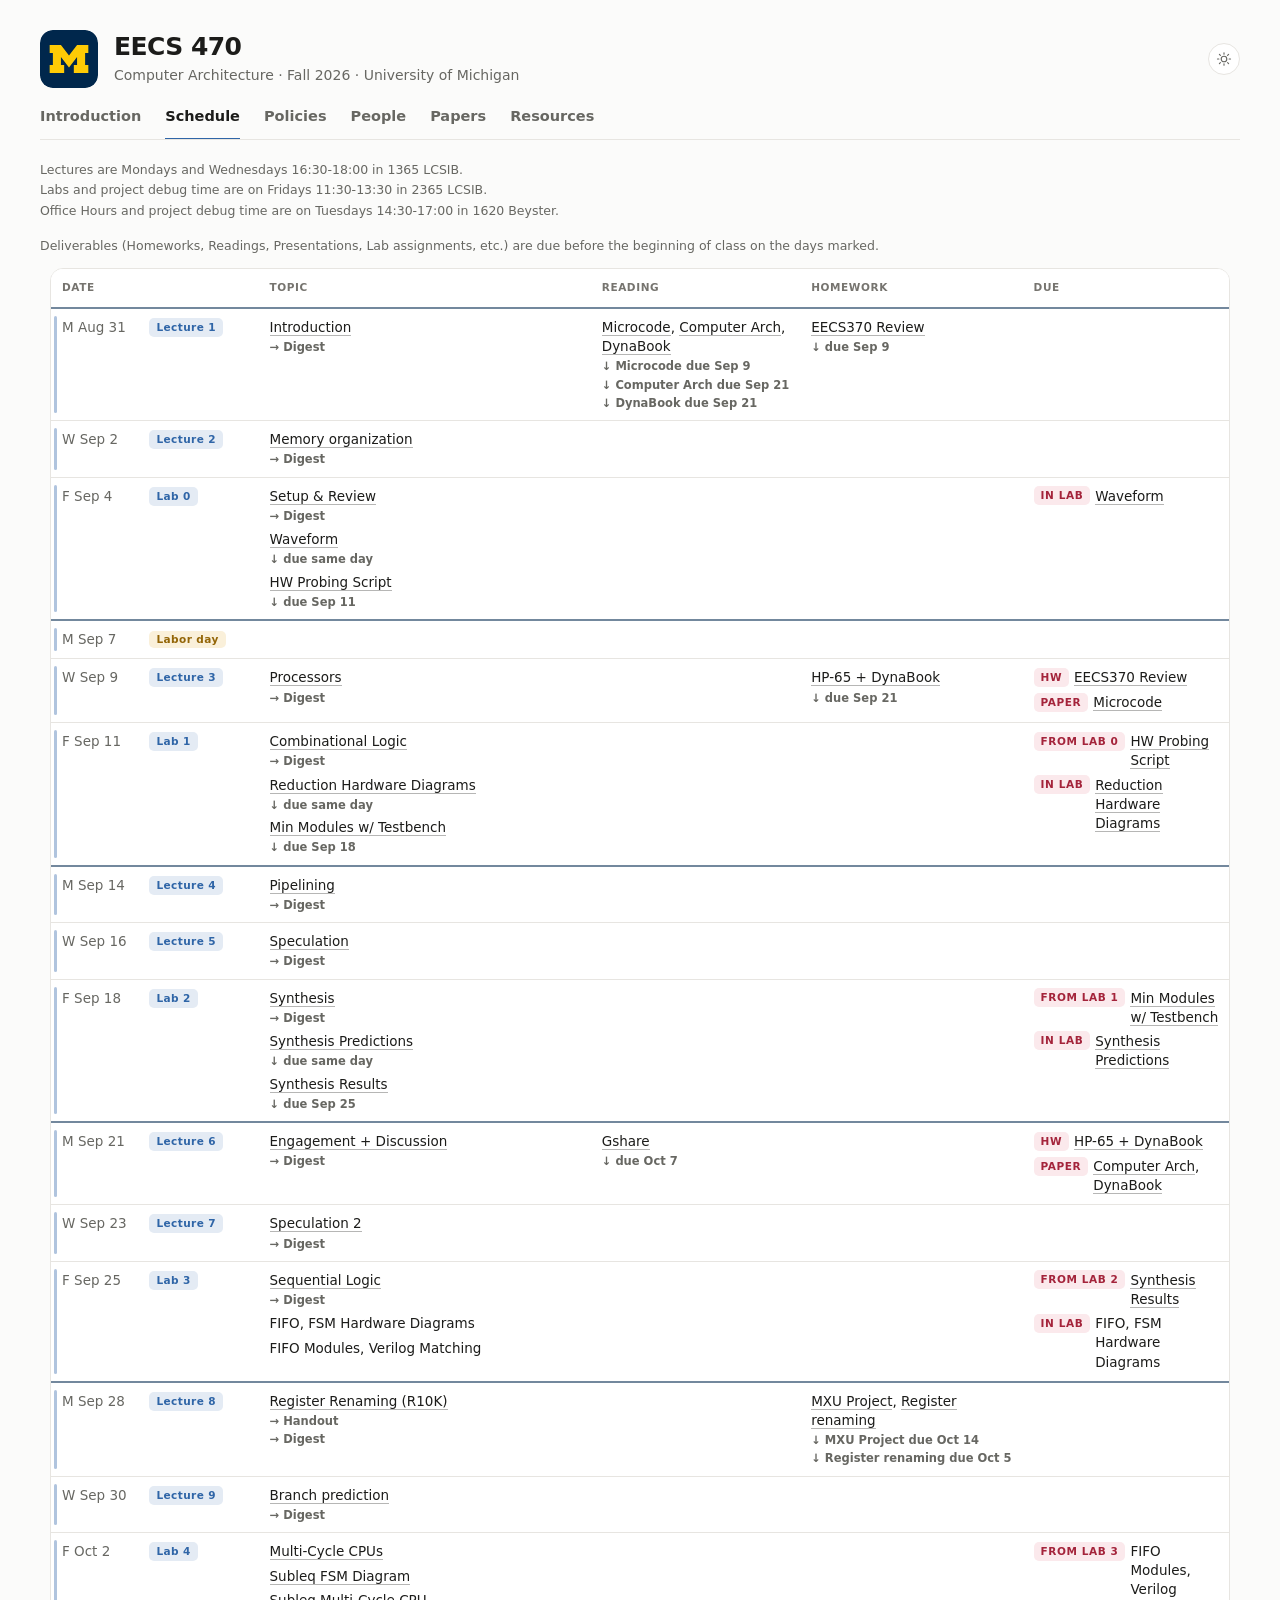
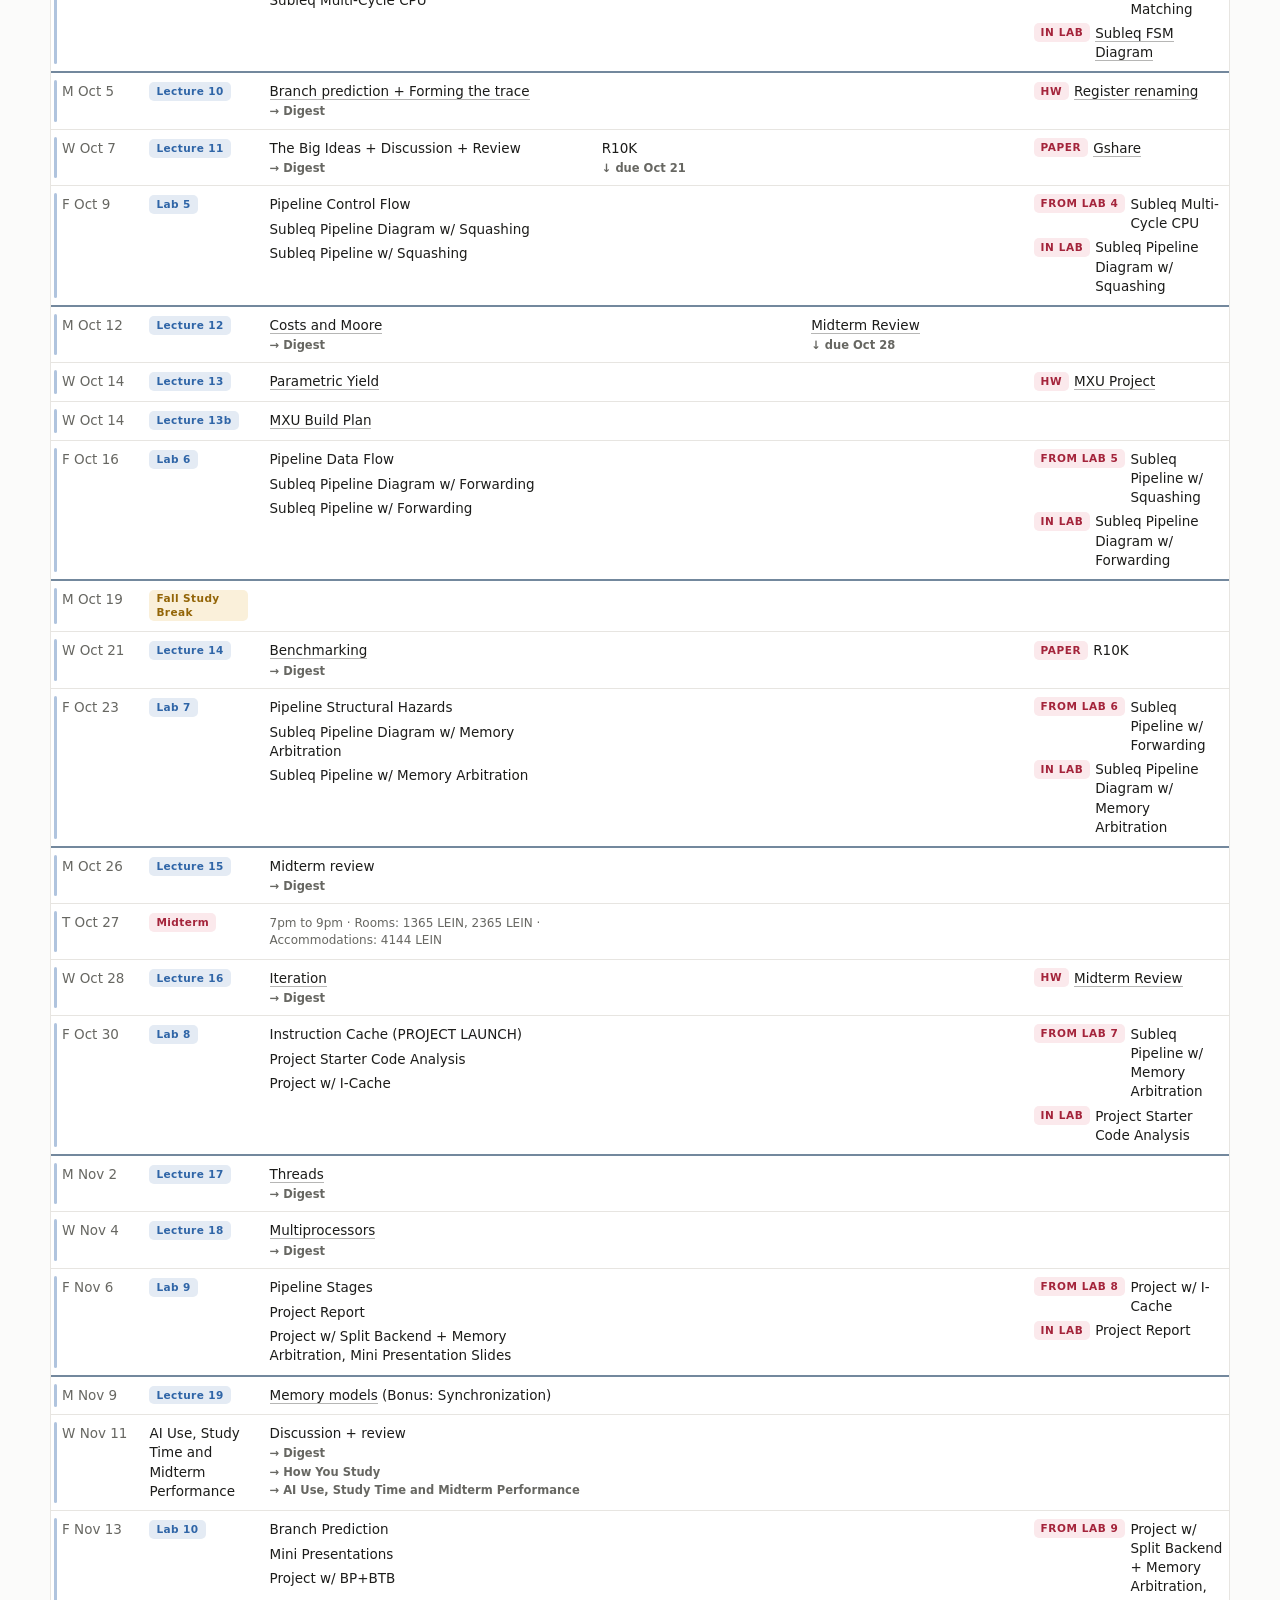
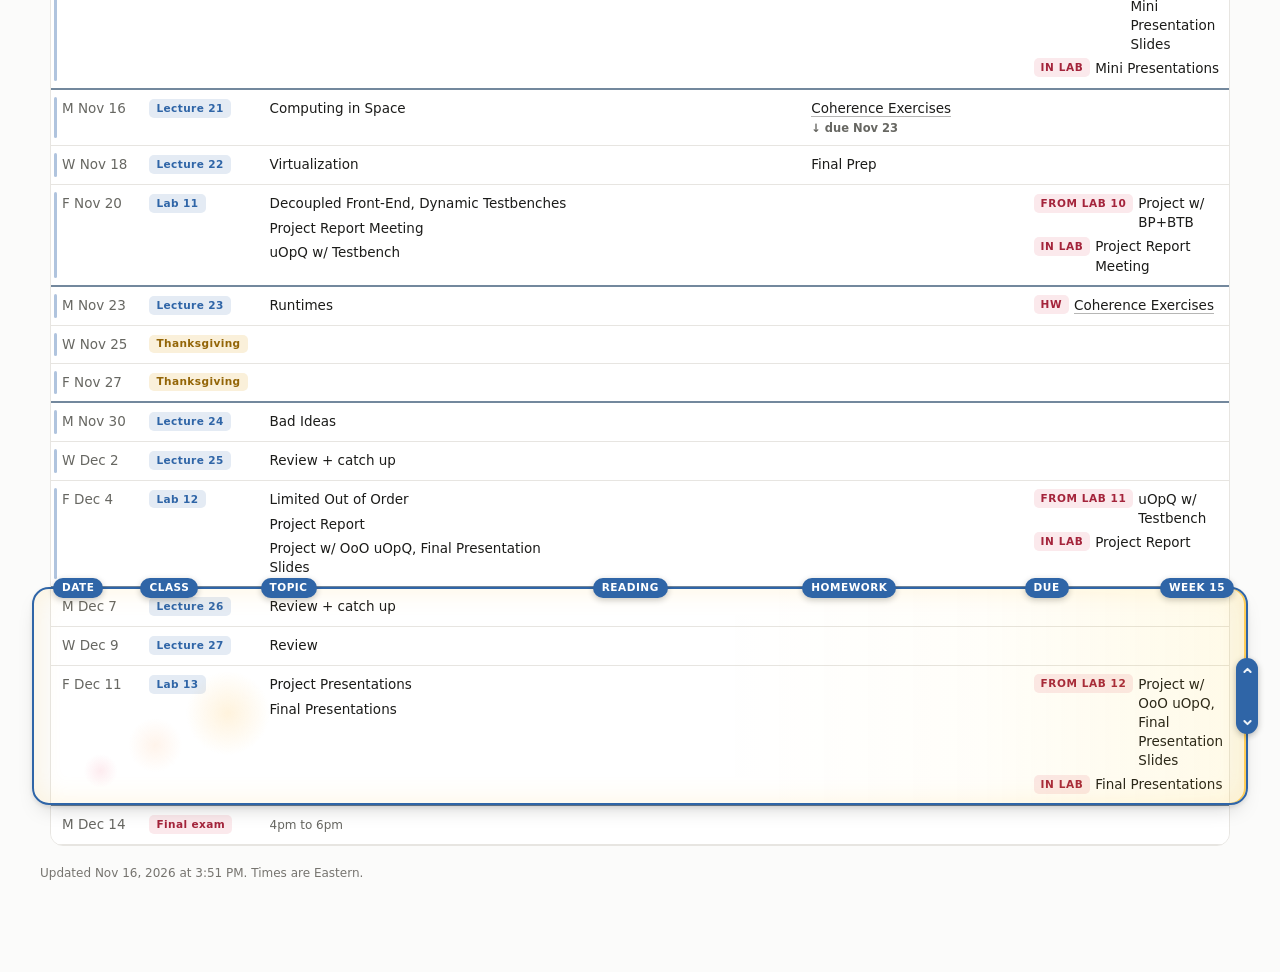
==== commit e891e369: "Add SystemVerilog Cookbook to Resources / Class Students need a hands-on SystemVerilog reference whi" ====
--- a/index.html
+++ b/index.html
@@ -1205,7 +1205,10 @@
 reading. This list keeps on expanding&hellip;</p></div></li><li><a class="shot" href="https://eecs470.com/ooo/"><img class="cover" width="1000" height="760" src="images/resources/class-out-of-order-execution.jpg" alt="" loading="lazy"></a><div class="doc"><h3><a href="https://eecs470.com/ooo/">Out-of-Order Execution</a></h3><p>EECS470&rsquo;s processor simulator that helps learn register renaming and
 out-of-order execution. The microarchitecture is loosely based on the MIPS
 R10K.</p></div></li><li><a class="shot" href="https://eecs470.com/lc2k/"><img class="cover" width="1000" height="760" src="images/resources/class-lc2k-interpreter.jpg" alt="" loading="lazy"></a><div class="doc"><h3><a href="https://eecs470.com/lc2k/">LC2K Interpreter</a></h3><p>Step through an LC2K program one instruction at a time and watch the
-registers and memory change. Load an example or paste your own, then Verify.</p></div></li></ul><h2 id="perspectives">Perspectives</h2><ul class="gallery"><li><a class="shot" href="https://drive.google.com/file/d/126SHlUCwjNFIJxxjdO_xQmNMSJlOxoKP/view"><img class="cover" width="700" height="394" src="images/resources/perspectives-eecs470-how-you-study.jpg" alt="" loading="lazy"></a><div class="doc"><h3><a href="https://drive.google.com/file/d/126SHlUCwjNFIJxxjdO_xQmNMSJlOxoKP/view">How You Study</a></h3><p>What this term&rsquo;s polls and study logs show about how you prepared for the
+registers and memory change. Load an example or paste your own, then Verify.</p></div></li><li><a class="shot" href="https://drive.google.com/file/d/1tzs4SayUNLkD_nln2f6DO5udzqmF2rkI/view"><img class="cover" width="701" height="431" src="images/resources/class-eecs470-systemverilog-cookbook.jpg" alt="" loading="lazy"></a><div class="doc"><h3><a href="https://drive.google.com/file/d/1tzs4SayUNLkD_nln2f6DO5udzqmF2rkI/view">SystemVerilog Cookbook</a></h3><p>Twelve small, working designs, each building on the last: a counter and its
+testbench, shift register, FIFOs, a state machine, priority selectors, a
+round-robin arbiter, structs, and assertions. Every page shows the code, the
+circuit it becomes, the new language features it uses and an example trace.</p></div></li></ul><h2 id="perspectives">Perspectives</h2><ul class="gallery"><li><a class="shot" href="https://drive.google.com/file/d/126SHlUCwjNFIJxxjdO_xQmNMSJlOxoKP/view"><img class="cover" width="700" height="394" src="images/resources/perspectives-eecs470-how-you-study.jpg" alt="" loading="lazy"></a><div class="doc"><h3><a href="https://drive.google.com/file/d/126SHlUCwjNFIJxxjdO_xQmNMSJlOxoKP/view">How You Study</a></h3><p>What this term&rsquo;s polls and study logs show about how you prepared for the
 midterm. More hours did not mean a higher score, and no kind of AI use went
 with one. Students who tried a problem before asking AI averaged ten points
 more than those who asked AI first. Ends with what you can do about it.</p></div></li><li><a class="shot" href="https://drive.google.com/file/d/1szOTFJW9aFgcHvRUb5KBAAIzEYv2dBsL/view"><img class="cover" width="522" height="702" src="images/resources/perspectives-eecs470-ai-use-study-time-and-midterm-performance.jpg" alt="" loading="lazy"></a><div class="doc"><h3><a href="https://drive.google.com/file/d/1szOTFJW9aFgcHvRUb5KBAAIzEYv2dBsL/view">AI Use, Study Time and Midterm Performance</a></h3><p>The full report behind those slides: where the numbers come from, how they
@@ -1356,7 +1359,7 @@
 <footer id="foot"></footer>
 </div>
 <script>
-const META = {"tz": "America/Detroit", "default": "schedule", "generated": "Nov 16, 2026 at 3:29 PM"};
+const META = {"tz": "America/Detroit", "default": "schedule", "generated": "Nov 16, 2026 at 3:51 PM"};
 const MO=["Jan","Feb","Mar","Apr","May","Jun","Jul","Aug","Sep","Oct","Nov","Dec"];
 
 /* The page is static; only this block is time-dependent, and it runs in the
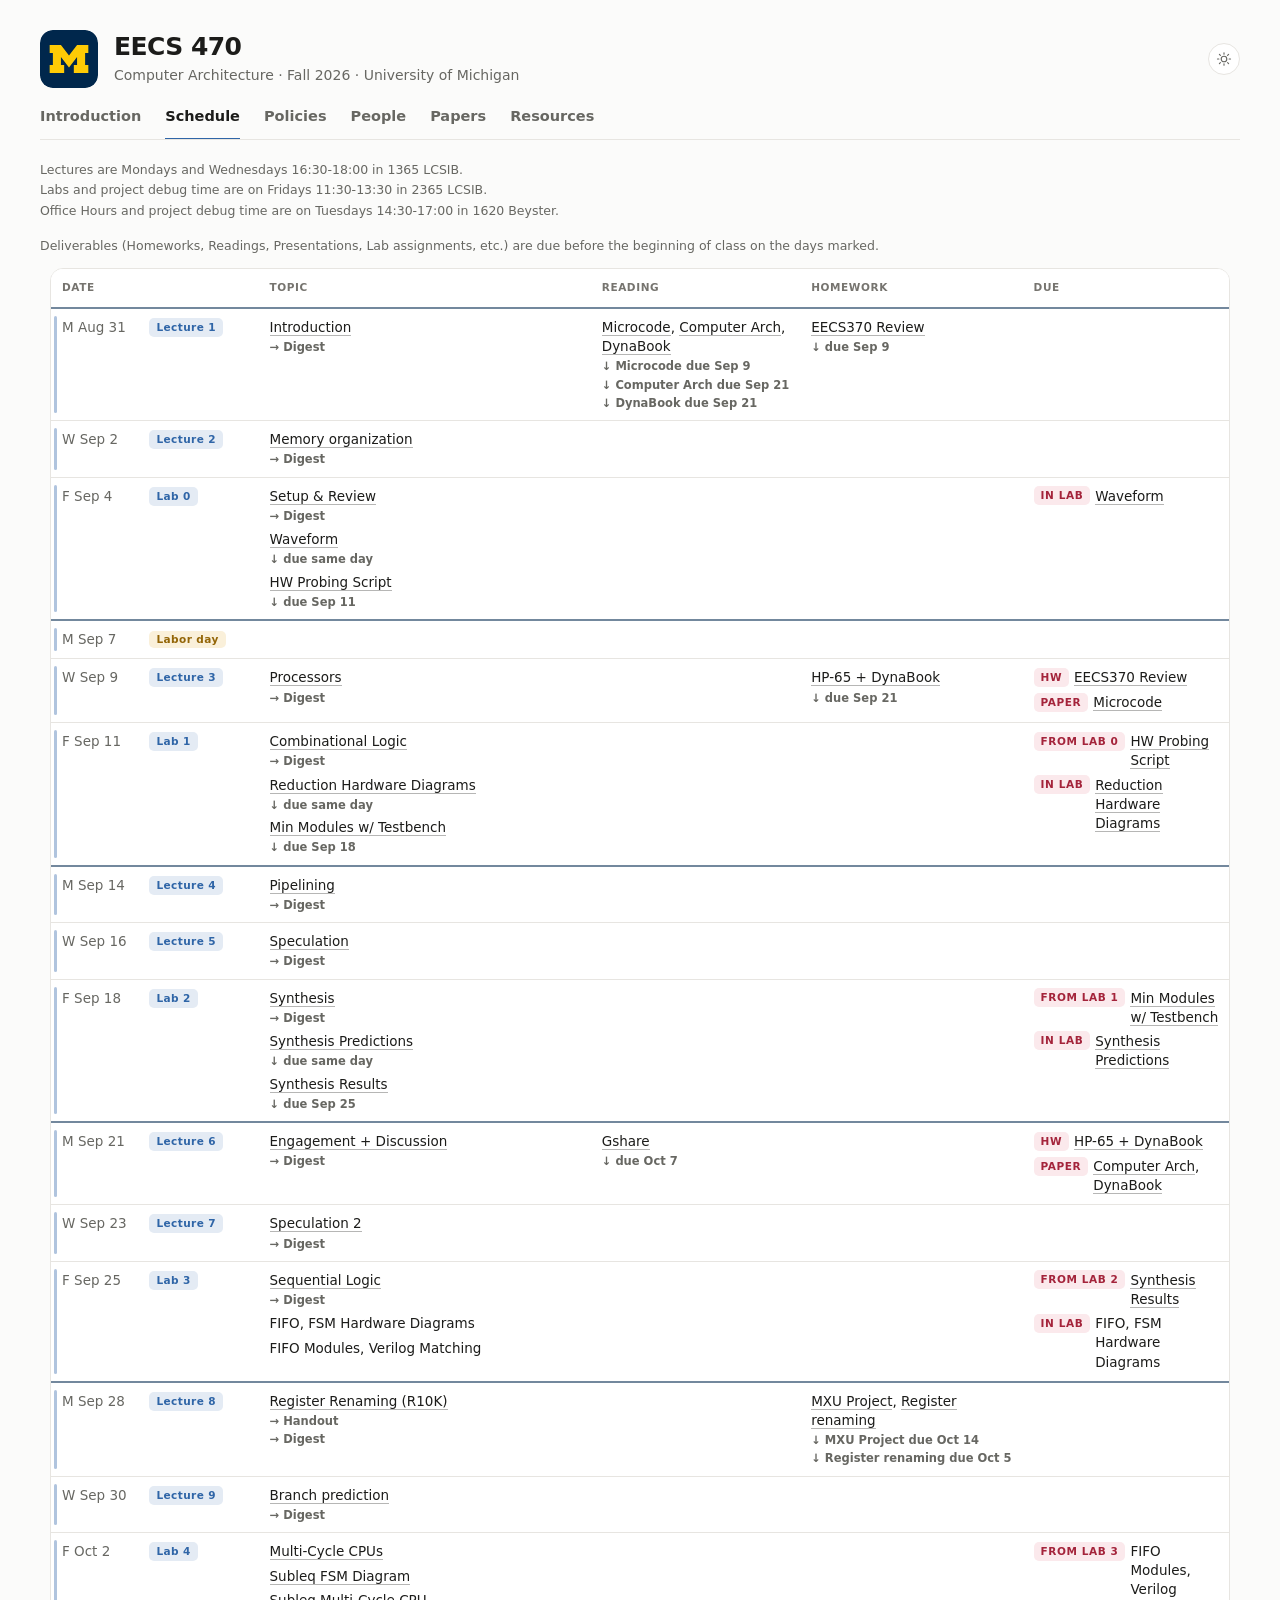
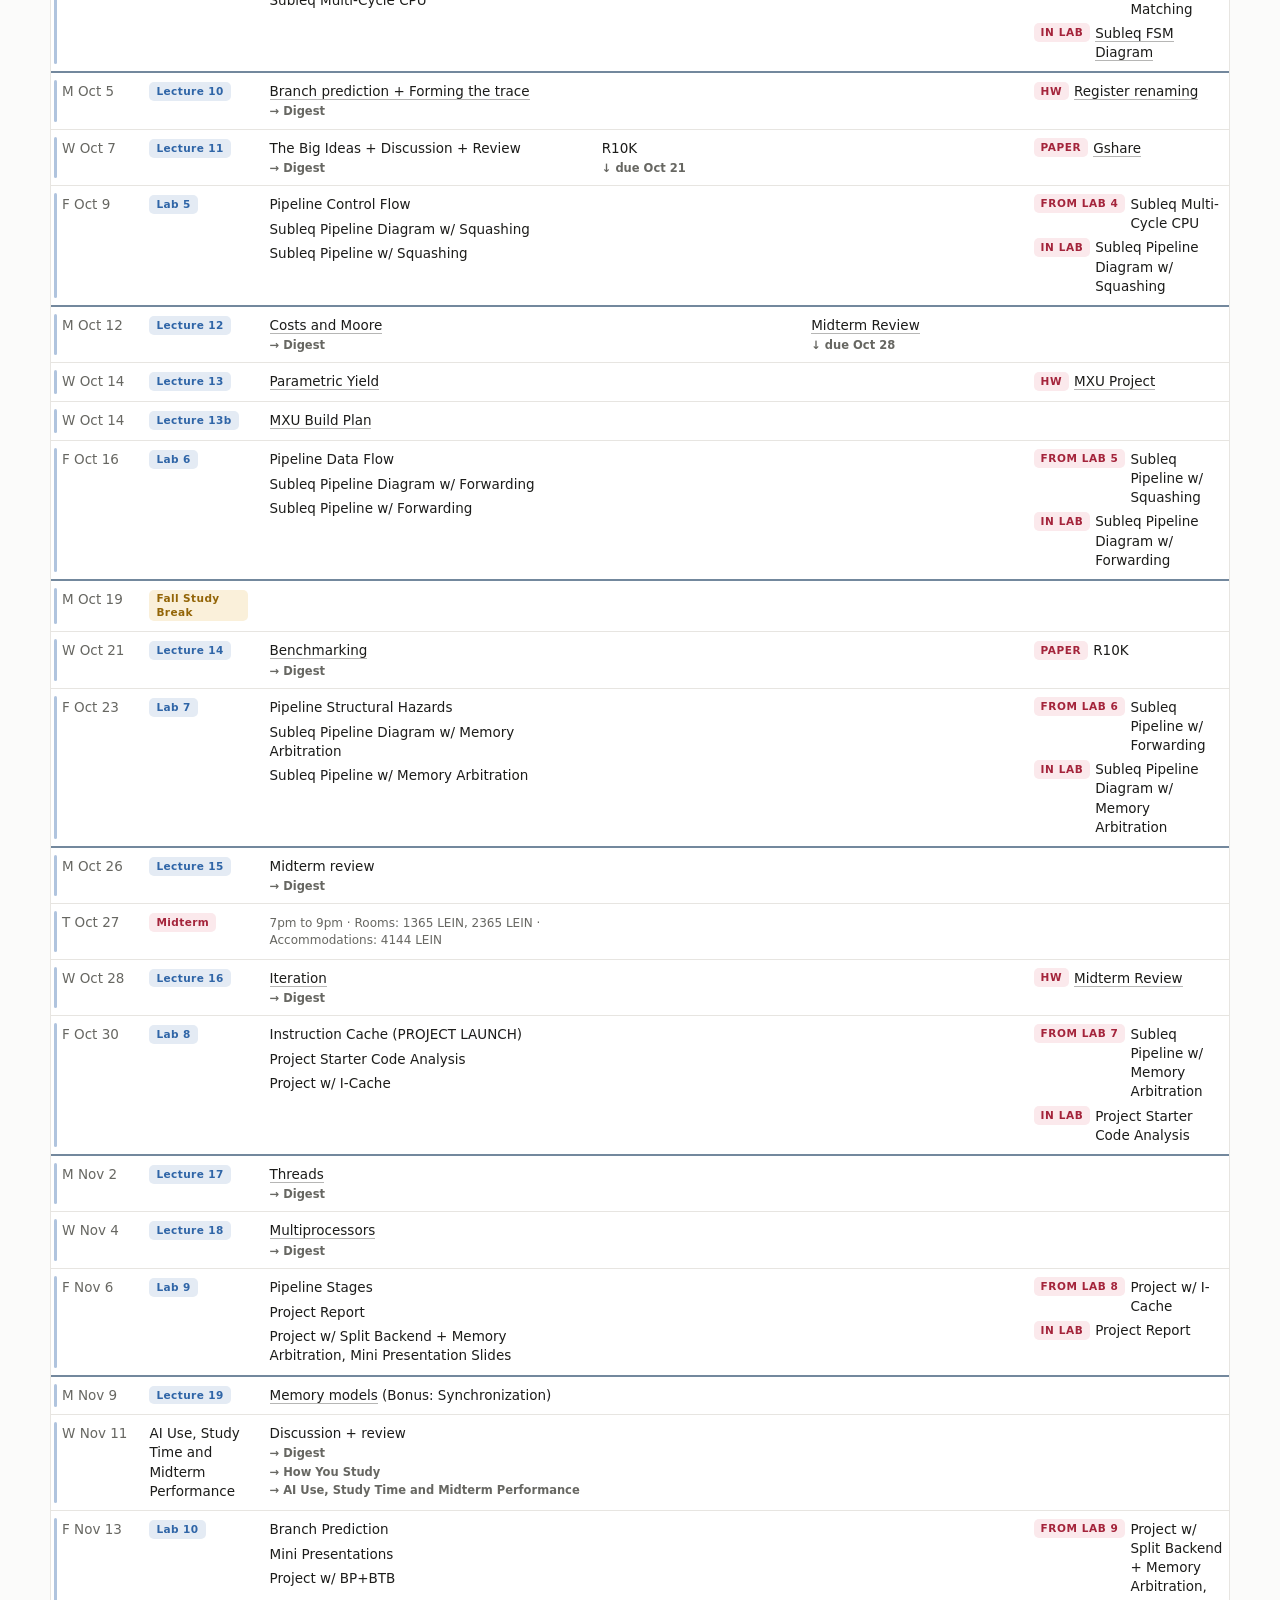
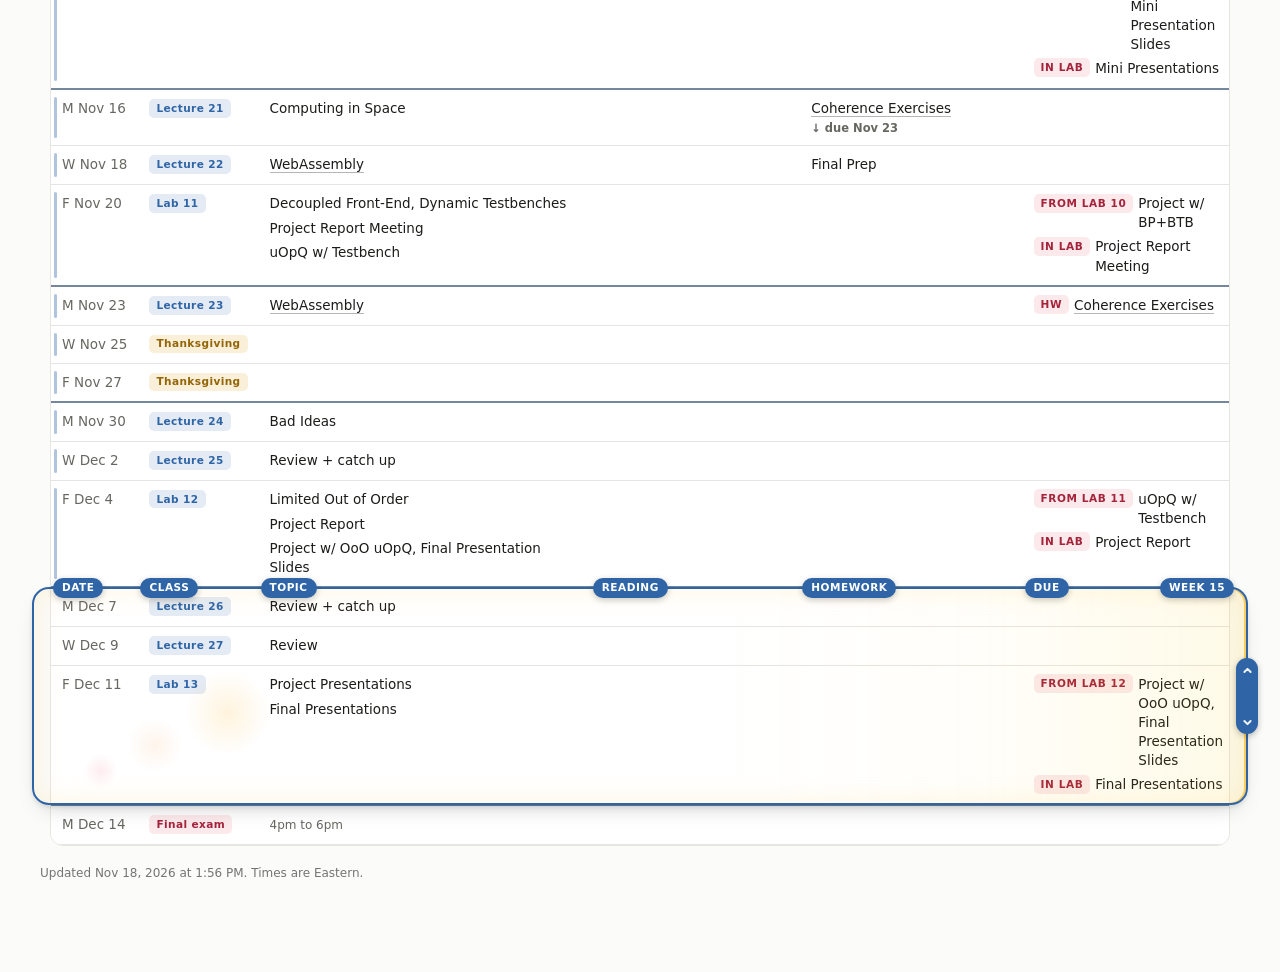
==== commit 15849153: "Update the site" ====
--- a/index.html
+++ b/index.html
@@ -839,7 +839,7 @@
 <p>Something like this might be happening with how Moore’s law is used in marketing today. Companies keep saying they are on track or outpacing it, even though, as Moore framed it, the law has been dead for a while. What these companies mean is that they are using more transistors than before, but Moore was talking about equivalent cost when doubling their number. For some reason, marketing teams think that hiding the truth about this is preferable to just not mentioning it.  </p>
 <p>This illustrates the inertia of useful narratives: they turn into memes and become common points of reference, even when the specifics change.  </p>
 <p>August 24, 2026  </p>
-<p>Copyright (C) 2026 by Krisztian Flautner, All Rights Reserved.  </p></section><section class="panel" data-tab="schedule"><p class="mnote">Lectures are Mondays and Wednesdays 16:30-18:00 in 1365 LCSIB.<br>Labs and project debug time are on Fridays 11:30-13:30 in 2365 LCSIB.<br>Office Hours and project debug time are on Tuesdays 14:30-17:00 in 1620 Beyster.</p><p class="mnote">Deliverables (Homeworks, Readings, Presentations, Lab assignments, etc.) are due before the beginning of class on the days marked.</p><div class="tblshell"><div class="tblwrap"><table id="sched"><thead><tr><th class="c-dt">Date</th><th class="c-cl"><span class="vh">Class</span></th><th class="c-tp">Topic</th><th>Reading</th><th>Homework</th><th>Due</th></tr></thead><tbody><tr class="r wkstart" id="d-2026-08-31" data-date="2026-08-31" data-week="1"><td class="c-dt">M Aug 31</td><td class="c-cl"><span class="chip">Lecture 1</span></td><td class="c-tp"><a href="https://drive.google.com/file/d/1UzGScTiZqUYAinSfP8OjvROTW141ipmp/view">Introduction</a><a class="due dig" href="https://drive.google.com/file/d/1g7CRxvgUR46El2Cz4lRIuGNEfjOCrqiK/view">→ Digest</a></td><td class="a"><span class="clab">Reading</span><a href="https://drive.google.com/file/d/1oMgP04eMKHPQi-WWds6r9S_1FhtQDPix/view">Microcode</a>, <a href="https://drive.google.com/file/d/180vOpRnlo4fNccgyo9oDBiZb7Linw-Mw/view">Computer Arch</a>, <a href="https://drive.google.com/file/d/1qwUfOpW3UkyU5C60SEiY6FuYtCwzZPJV/view">DynaBook</a><a class="due" href="#d-2026-09-09" title="Due Sep 9"><span aria-hidden="true">&#8595;</span> Microcode due Sep 9</a><a class="due" href="#d-2026-09-21" title="Due Sep 21"><span aria-hidden="true">&#8595;</span> Computer Arch due Sep 21</a><a class="due" href="#d-2026-09-21" title="Due Sep 21"><span aria-hidden="true">&#8595;</span> DynaBook due Sep 21</a></td><td class="a"><span class="clab">Homework</span><a href="https://docs.google.com/document/d/1Iehi9ptPTRQdaQQ8UMOBbUJznJ0AXN5jWYrhnFPbZzU/edit?tab=t.0">EECS370 Review</a><a class="due" href="#d-2026-09-09" title="Due Sep 9"><span aria-hidden="true">&#8595;</span> due Sep 9</a></td><td class="a"></td></tr><tr class="r" id="d-2026-09-02" data-date="2026-09-02" data-week="1"><td class="c-dt">W Sep 2</td><td class="c-cl"><span class="chip">Lecture 2</span></td><td class="c-tp"><a href="https://drive.google.com/file/d/14Pt8YKbAARYRud2tevrNw6RkygrevRvn/view">Memory organization</a><a class="due dig" href="https://drive.google.com/file/d/1ldD6Q3xaAyCSbrQ831hv5LFiR1oedfOR/view">→ Digest</a></td><td class="a"></td><td class="a"></td><td class="a"></td></tr><tr class="r" id="d-2026-09-04" data-date="2026-09-04" data-week="1"><td class="c-dt">F Sep 4</td><td class="c-cl"><span class="chip lab">Lab 0</span></td><td class="c-tp"><a href="https://drive.google.com/file/d/139MGapvEQIBW4ue4f4OTW_Di16zuaD6F/view">Setup &amp; Review</a><a class="due dig" href="https://drive.google.com/file/d/1jflvPPhKMYIJSigVSTu4L2VwE0ezEtWv/view">→ Digest</a><span class="labwork"><span class="vh">Handouts</span><span class="item"><span class="tagged notag"><span class="what"><a href="https://docs.google.com/document/d/1Q2Wl_SWt5yQ0ImX_Vz5Q4BkVhwIz7yCR0cCFCvE-aoE/edit">Waveform</a><span class="due inlab"><span aria-hidden="true">&#8595;</span> due same day</span></span></span></span><span class="item"><span class="tagged notag"><span class="what"><a href="https://docs.google.com/document/d/1Q2Wl_SWt5yQ0ImX_Vz5Q4BkVhwIz7yCR0cCFCvE-aoE/edit">HW Probing Script</a><a class="due" href="#d-2026-09-11" title="Due Sep 11"><span aria-hidden="true">&#8595;</span> due Sep 11</a></span></span></span></span></td><td class="a"></td><td class="a"></td><td class="a"><span class="clab">Due</span><span class="tagged"><span class="chip tag">In Lab</span><span class="what"><a href="https://docs.google.com/document/d/1Q2Wl_SWt5yQ0ImX_Vz5Q4BkVhwIz7yCR0cCFCvE-aoE/edit">Waveform</a></span></span></td></tr><tr class="r wkstart" id="d-2026-09-07" data-date="2026-09-07" data-week="2"><td class="c-dt">M Sep 7</td><td class="c-cl"><span class="chip off">Labor day</span></td><td class="c-tp"></td><td class="a"></td><td class="a"></td><td class="a"></td></tr><tr class="r" id="d-2026-09-09" data-date="2026-09-09" data-week="2"><td class="c-dt">W Sep 9</td><td class="c-cl"><span class="chip">Lecture 3</span></td><td class="c-tp"><a href="https://drive.google.com/file/d/19_GMd7uEW2Xr3XMjWEQ1k6iHt90daUcV/view">Processors</a><a class="due dig" href="https://drive.google.com/file/d/1Ow7j1HzfEEjFiJ_Vfy-XNcBQ6swH7FZZ/view">→ Digest</a></td><td class="a"></td><td class="a"><span class="clab">Homework</span><a href="https://drive.google.com/file/d/1ThVzZ5Vq3imgxklJK05q7KGwO_s86OR4/view">HP-65 + DynaBook</a><a class="due" href="#d-2026-09-21" title="Due Sep 21"><span aria-hidden="true">&#8595;</span> due Sep 21</a></td><td class="a"><span class="clab">Due</span><span class="item"><span class="tagged"><span class="chip tag">HW</span><span class="what"><a href="https://docs.google.com/document/d/1Iehi9ptPTRQdaQQ8UMOBbUJznJ0AXN5jWYrhnFPbZzU/edit?tab=t.0">EECS370 Review</a></span></span></span><span class="item"><span class="tagged"><span class="chip tag">Paper</span><span class="what"><a href="https://drive.google.com/file/d/1oMgP04eMKHPQi-WWds6r9S_1FhtQDPix/view">Microcode</a></span></span></span></td></tr><tr class="r" id="d-2026-09-11" data-date="2026-09-11" data-week="2"><td class="c-dt">F Sep 11</td><td class="c-cl"><span class="chip lab">Lab 1</span></td><td class="c-tp"><a href="https://drive.google.com/file/d/1rLrneUSxS15dzWkHrrveMjm5YZS8dkTz/view">Combinational Logic</a><a class="due dig" href="https://drive.google.com/file/d/1YyPFSQ0RCJACF111HhWlVXve14qTI9q8/view">→ Digest</a><span class="labwork"><span class="vh">Handouts</span><span class="item"><span class="tagged notag"><span class="what"><a href="https://docs.google.com/document/d/1srWdwN1jY24yoKaDB2f7echlobL9Res6iPc8uC6heYs/edit">Reduction Hardware Diagrams</a><span class="due inlab"><span aria-hidden="true">&#8595;</span> due same day</span></span></span></span><span class="item"><span class="tagged notag"><span class="what"><a href="https://docs.google.com/document/d/1srWdwN1jY24yoKaDB2f7echlobL9Res6iPc8uC6heYs/edit">Min Modules w/ Testbench</a><a class="due" href="#d-2026-09-18" title="Due Sep 18"><span aria-hidden="true">&#8595;</span> due Sep 18</a></span></span></span></span></td><td class="a"></td><td class="a"></td><td class="a"><span class="clab">Due</span><span class="item"><span class="tagged"><span class="chip tag">From Lab 0</span><span class="what"><a href="https://docs.google.com/document/d/1Q2Wl_SWt5yQ0ImX_Vz5Q4BkVhwIz7yCR0cCFCvE-aoE/edit">HW Probing Script</a></span></span></span><span class="item"><span class="tagged"><span class="chip tag">In Lab</span><span class="what"><a href="https://docs.google.com/document/d/1srWdwN1jY24yoKaDB2f7echlobL9Res6iPc8uC6heYs/edit">Reduction Hardware Diagrams</a></span></span></span></td></tr><tr class="r wkstart" id="d-2026-09-14" data-date="2026-09-14" data-week="3"><td class="c-dt">M Sep 14</td><td class="c-cl"><span class="chip">Lecture 4</span></td><td class="c-tp"><a href="https://drive.google.com/file/d/1ALWF8l_svuezYjKbX6BZ9AnL9ou5izyk/view">Pipelining</a><a class="due dig" href="https://drive.google.com/file/d/1Kr4_HEmTr-scZDY-jmww5kZ_ngBBTEya/view">→ Digest</a></td><td class="a"></td><td class="a"></td><td class="a"></td></tr><tr class="r" id="d-2026-09-16" data-date="2026-09-16" data-week="3"><td class="c-dt">W Sep 16</td><td class="c-cl"><span class="chip">Lecture 5</span></td><td class="c-tp"><a href="https://drive.google.com/file/d/1ZOm6x0bYotOc-aDDWbXCi4UyQTyO22tI/view">Speculation</a><a class="due dig" href="https://drive.google.com/file/d/1DXk7fIhlaQUFRW2X3YNOUJrcyLJ39X-b/view">→ Digest</a></td><td class="a"></td><td class="a"></td><td class="a"></td></tr><tr class="r" id="d-2026-09-18" data-date="2026-09-18" data-week="3"><td class="c-dt">F Sep 18</td><td class="c-cl"><span class="chip lab">Lab 2</span></td><td class="c-tp"><a href="https://drive.google.com/file/d/1OGT0po6a1Hkd3M9sC38hDlKb3zf_ZY4U/view">Synthesis</a><a class="due dig" href="https://drive.google.com/file/d/1Ca5Kfw_vMBbcF275PX1MNiGi6TeWN9Es/view">→ Digest</a><span class="labwork"><span class="vh">Handouts</span><span class="item"><span class="tagged notag"><span class="what"><a href="https://docs.google.com/document/d/1srWdwN1jY24yoKaDB2f7echlobL9Res6iPc8uC6heYs/edit?tab=t.t6rbkr8pf22j">Synthesis Predictions</a><span class="due inlab"><span aria-hidden="true">&#8595;</span> due same day</span></span></span></span><span class="item"><span class="tagged notag"><span class="what"><a href="https://docs.google.com/document/d/1srWdwN1jY24yoKaDB2f7echlobL9Res6iPc8uC6heYs/edit?tab=t.t6rbkr8pf22j">Synthesis Results</a><a class="due" href="#d-2026-09-25" title="Due Sep 25"><span aria-hidden="true">&#8595;</span> due Sep 25</a></span></span></span></span></td><td class="a"></td><td class="a"></td><td class="a"><span class="clab">Due</span><span class="item"><span class="tagged"><span class="chip tag">From Lab 1</span><span class="what"><a href="https://docs.google.com/document/d/1srWdwN1jY24yoKaDB2f7echlobL9Res6iPc8uC6heYs/edit">Min Modules w/ Testbench</a></span></span></span><span class="item"><span class="tagged"><span class="chip tag">In Lab</span><span class="what"><a href="https://docs.google.com/document/d/1srWdwN1jY24yoKaDB2f7echlobL9Res6iPc8uC6heYs/edit?tab=t.t6rbkr8pf22j">Synthesis Predictions</a></span></span></span></td></tr><tr class="r wkstart" id="d-2026-09-21" data-date="2026-09-21" data-week="4"><td class="c-dt">M Sep 21</td><td class="c-cl"><span class="chip">Lecture 6</span></td><td class="c-tp"><a href="https://drive.google.com/file/d/1XoSlAna6hS_e8p0gvBOm1bHFqGi2V6YC/view">Engagement + Discussion</a><a class="due dig" href="https://drive.google.com/file/d/1Ybi4fPryW3VApYmeSD7vSlQJH2UZIZpb/view">→ Digest</a></td><td class="a"><span class="clab">Reading</span><a href="https://drive.google.com/file/d/1y4Y4DLgg4aIslbWNQIb9HeAsLMnunyRl/view">Gshare</a><a class="due" href="#d-2026-10-07" title="Due Oct 7"><span aria-hidden="true">&#8595;</span> due Oct 7</a></td><td class="a"></td><td class="a"><span class="clab">Due</span><span class="item"><span class="tagged"><span class="chip tag">HW</span><span class="what"><a href="https://drive.google.com/file/d/1ThVzZ5Vq3imgxklJK05q7KGwO_s86OR4/view">HP-65 + DynaBook</a></span></span></span><span class="item"><span class="tagged"><span class="chip tag">Paper</span><span class="what"><a href="https://drive.google.com/file/d/180vOpRnlo4fNccgyo9oDBiZb7Linw-Mw/view">Computer Arch</a>, <a href="https://drive.google.com/file/d/1qwUfOpW3UkyU5C60SEiY6FuYtCwzZPJV/view">DynaBook</a></span></span></span></td></tr><tr class="r" id="d-2026-09-23" data-date="2026-09-23" data-week="4"><td class="c-dt">W Sep 23</td><td class="c-cl"><span class="chip">Lecture 7</span></td><td class="c-tp"><a href="https://drive.google.com/file/d/1NcSWYGdAY8h2CreQRd1jlT-oMBfNvGL6/view">Speculation 2</a><a class="due dig" href="https://drive.google.com/file/d/1MVwTZR_h2TCxBmPtEgIQ0I-hR9V3oWvT/view">→ Digest</a></td><td class="a"></td><td class="a"></td><td class="a"></td></tr><tr class="r" id="d-2026-09-25" data-date="2026-09-25" data-week="4"><td class="c-dt">F Sep 25</td><td class="c-cl"><span class="chip lab">Lab 3</span></td><td class="c-tp"><a href="https://drive.google.com/file/d/1OGT0po6a1Hkd3M9sC38hDlKb3zf_ZY4U/view">Sequential Logic</a><a class="due dig" href="https://drive.google.com/file/d/1kPp7XhAzMmsEm9TFT5TSRtCsU6RF4Usl/view">→ Digest</a><span class="labwork"><span class="vh">Handouts</span><span class="item"><span class="tagged notag"><span class="what">FIFO, FSM Hardware Diagrams</span></span></span><span class="item"><span class="tagged notag"><span class="what">FIFO Modules, Verilog Matching</span></span></span></span></td><td class="a"></td><td class="a"></td><td class="a"><span class="clab">Due</span><span class="item"><span class="tagged"><span class="chip tag">From Lab 2</span><span class="what"><a href="https://docs.google.com/document/d/1srWdwN1jY24yoKaDB2f7echlobL9Res6iPc8uC6heYs/edit?tab=t.t6rbkr8pf22j">Synthesis Results</a></span></span></span><span class="item"><span class="tagged"><span class="chip tag">In Lab</span><span class="what">FIFO, FSM Hardware Diagrams</span></span></span></td></tr><tr class="r wkstart" id="d-2026-09-28" data-date="2026-09-28" data-week="5"><td class="c-dt">M Sep 28</td><td class="c-cl"><span class="chip">Lecture 8</span></td><td class="c-tp"><a href="https://drive.google.com/file/d/1wXRh9bf1SvFsrww46-cwPLQ2XP9RhAwL/view">Register Renaming (R10K)</a><a class="due dig" href="https://drive.google.com/file/d/10J5UMIwzVjwbDSc8EI5ZOv-uZChe3A2S/view">→ Handout</a><a class="due dig" href="https://drive.google.com/file/d/1d7zY-hN_FYgabuazL4XsIs1uID7p4sIi/view">→ Digest</a></td><td class="a"></td><td class="a"><span class="clab">Homework</span><a href="https://drive.google.com/file/d/1jzz7kyZ12fo7Pa_f_bAPDii1esO6cxES/view">MXU Project</a>, <a href="https://drive.google.com/file/d/1TmXv7xRrdICgemN_xhK4IOV6C3HJp0xC/view">Register renaming</a><a class="due" href="#d-2026-10-14" title="Due Oct 14"><span aria-hidden="true">&#8595;</span> MXU Project due Oct 14</a><a class="due" href="#d-2026-10-05" title="Due Oct 5"><span aria-hidden="true">&#8595;</span> Register renaming due Oct 5</a></td><td class="a"></td></tr><tr class="r" id="d-2026-09-30" data-date="2026-09-30" data-week="5"><td class="c-dt">W Sep 30</td><td class="c-cl"><span class="chip">Lecture 9</span></td><td class="c-tp"><a href="https://drive.google.com/file/d/1APK0IqtQXnsW_QAWWyws17pb-Tii_z9X/view">Branch prediction</a><a class="due dig" href="https://drive.google.com/file/d/1OqRvK-bKkIaY53PdyJHR2rOCSiTBHByP/view">→ Digest</a></td><td class="a"></td><td class="a"></td><td class="a"></td></tr><tr class="r" id="d-2026-10-02" data-date="2026-10-02" data-week="5"><td class="c-dt">F Oct 2</td><td class="c-cl"><span class="chip lab">Lab 4</span></td><td class="c-tp"><a href="https://drive.google.com/file/d/1VZUdCHxz7xKWEqn7BJGHylfpLK9biVWk/view">Multi-Cycle CPUs</a><span class="labwork"><span class="vh">Handouts</span><span class="item"><span class="tagged notag"><span class="what"><a href="https://drive.google.com/file/d/1T0MLTjGXUIM_lXLiYqmZsZ7fbO2Le3hF/view">Subleq FSM Diagram</a></span></span></span><span class="item"><span class="tagged notag"><span class="what">Subleq Multi-Cycle CPU</span></span></span></span></td><td class="a"></td><td class="a"></td><td class="a"><span class="clab">Due</span><span class="item"><span class="tagged"><span class="chip tag">From Lab 3</span><span class="what">FIFO Modules, Verilog Matching</span></span></span><span class="item"><span class="tagged"><span class="chip tag">In Lab</span><span class="what"><a href="https://drive.google.com/file/d/1T0MLTjGXUIM_lXLiYqmZsZ7fbO2Le3hF/view">Subleq FSM Diagram</a></span></span></span></td></tr><tr class="r wkstart" id="d-2026-10-05" data-date="2026-10-05" data-week="6"><td class="c-dt">M Oct 5</td><td class="c-cl"><span class="chip">Lecture 10</span></td><td class="c-tp"><a href="https://drive.google.com/file/d/1y1TZZaX9bOKnGaQZrpJqpPW6OjFN7xiu/view">Branch prediction + Forming the trace</a><a class="due dig" href="https://drive.google.com/file/d/1O0KG3X_uLgZ6E1Q8NQ4cngEWsJ3WBVGu/view">→ Digest</a></td><td class="a"></td><td class="a"></td><td class="a"><span class="clab">Due</span><span class="tagged"><span class="chip tag">HW</span><span class="what"><a href="https://drive.google.com/file/d/1TmXv7xRrdICgemN_xhK4IOV6C3HJp0xC/view">Register renaming</a></span></span></td></tr><tr class="r" id="d-2026-10-07" data-date="2026-10-07" data-week="6"><td class="c-dt">W Oct 7</td><td class="c-cl"><span class="chip">Lecture 11</span></td><td class="c-tp">The Big Ideas + Discussion + Review<a class="due dig" href="https://drive.google.com/file/d/1kZtQSQ0qV2FvvPOp4YgdQ6jr_m9dbq3f/view">→ Digest</a></td><td class="a"><span class="clab">Reading</span>R10K<a class="due" href="#d-2026-10-21" title="Due Oct 21"><span aria-hidden="true">&#8595;</span> due Oct 21</a></td><td class="a"></td><td class="a"><span class="clab">Due</span><span class="tagged"><span class="chip tag">Paper</span><span class="what"><a href="https://drive.google.com/file/d/1y4Y4DLgg4aIslbWNQIb9HeAsLMnunyRl/view">Gshare</a></span></span></td></tr><tr class="r" id="d-2026-10-09" data-date="2026-10-09" data-week="6"><td class="c-dt">F Oct 9</td><td class="c-cl"><span class="chip lab">Lab 5</span></td><td class="c-tp">Pipeline Control Flow<span class="labwork"><span class="vh">Handouts</span><span class="item"><span class="tagged notag"><span class="what">Subleq Pipeline Diagram w/ Squashing</span></span></span><span class="item"><span class="tagged notag"><span class="what">Subleq Pipeline w/ Squashing</span></span></span></span></td><td class="a"></td><td class="a"></td><td class="a"><span class="clab">Due</span><span class="item"><span class="tagged"><span class="chip tag">From Lab 4</span><span class="what">Subleq Multi-Cycle CPU</span></span></span><span class="item"><span class="tagged"><span class="chip tag">In Lab</span><span class="what">Subleq Pipeline Diagram w/ Squashing</span></span></span></td></tr><tr class="r wkstart" id="d-2026-10-12" data-date="2026-10-12" data-week="7"><td class="c-dt">M Oct 12</td><td class="c-cl"><span class="chip">Lecture 12</span></td><td class="c-tp"><a href="https://drive.google.com/file/d/1dZ5uLAcMdSTSGB_rr_4GAbMHrv3kK5C_/view">Costs and Moore</a><a class="due dig" href="https://drive.google.com/file/d/1ROT51dhK4lcjhevj6a8m5-LPeowWf7if/view">→ Digest</a></td><td class="a"></td><td class="a"><span class="clab">Homework</span><a href="https://drive.google.com/file/d/1s-rK5PJxy9gRL-YUUnX2G72pc17OsMq-/view">Midterm Review</a><a class="due" href="#d-2026-10-28" title="Due Oct 28"><span aria-hidden="true">&#8595;</span> due Oct 28</a></td><td class="a"></td></tr><tr class="r" id="d-2026-10-14" data-date="2026-10-14" data-week="7"><td class="c-dt">W Oct 14</td><td class="c-cl"><span class="chip">Lecture 13</span></td><td class="c-tp"><a href="https://drive.google.com/file/d/1FmEHIcHC7hdV8nGVmAksSw1ydjEBSh36/view">Parametric Yield</a></td><td class="a"></td><td class="a"></td><td class="a"><span class="clab">Due</span><span class="tagged"><span class="chip tag">HW</span><span class="what"><a href="https://drive.google.com/file/d/1jzz7kyZ12fo7Pa_f_bAPDii1esO6cxES/view">MXU Project</a></span></span></td></tr><tr class="r" id="d-2026-10-14-b" data-date="2026-10-14" data-week="7"><td class="c-dt">W Oct 14</td><td class="c-cl"><span class="chip">Lecture 13b</span></td><td class="c-tp"><a href="https://drive.google.com/file/d/1mYyIzPjkRydNVxR4kf8w3rtXPi9LHyIa/view">MXU Build Plan</a></td><td class="a"></td><td class="a"></td><td class="a"></td></tr><tr class="r" id="d-2026-10-16" data-date="2026-10-16" data-week="7"><td class="c-dt">F Oct 16</td><td class="c-cl"><span class="chip lab">Lab 6</span></td><td class="c-tp">Pipeline Data Flow<span class="labwork"><span class="vh">Handouts</span><span class="item"><span class="tagged notag"><span class="what">Subleq Pipeline Diagram w/ Forwarding</span></span></span><span class="item"><span class="tagged notag"><span class="what">Subleq Pipeline w/ Forwarding</span></span></span></span></td><td class="a"></td><td class="a"></td><td class="a"><span class="clab">Due</span><span class="item"><span class="tagged"><span class="chip tag">From Lab 5</span><span class="what">Subleq Pipeline w/ Squashing</span></span></span><span class="item"><span class="tagged"><span class="chip tag">In Lab</span><span class="what">Subleq Pipeline Diagram w/ Forwarding</span></span></span></td></tr><tr class="r wkstart" id="d-2026-10-19" data-date="2026-10-19" data-week="8"><td class="c-dt">M Oct 19</td><td class="c-cl"><span class="chip off">Fall Study Break</span></td><td class="c-tp"></td><td class="a"></td><td class="a"></td><td class="a"></td></tr><tr class="r" id="d-2026-10-21" data-date="2026-10-21" data-week="8"><td class="c-dt">W Oct 21</td><td class="c-cl"><span class="chip">Lecture 14</span></td><td class="c-tp"><a href="https://drive.google.com/file/d/1f2AaCKESG8icL2SoMi25hqgGYBplcytN/view">Benchmarking</a><a class="due dig" href="https://drive.google.com/file/d/1oIRHXFOJP6Av8Uhf-I5Df2jxIIwf6iwW/view">→ Digest</a></td><td class="a"></td><td class="a"></td><td class="a"><span class="clab">Due</span><span class="tagged"><span class="chip tag">Paper</span><span class="what">R10K</span></span></td></tr><tr class="r" id="d-2026-10-23" data-date="2026-10-23" data-week="8"><td class="c-dt">F Oct 23</td><td class="c-cl"><span class="chip lab">Lab 7</span></td><td class="c-tp">Pipeline Structural Hazards<span class="labwork"><span class="vh">Handouts</span><span class="item"><span class="tagged notag"><span class="what">Subleq Pipeline Diagram w/ Memory Arbitration</span></span></span><span class="item"><span class="tagged notag"><span class="what">Subleq Pipeline w/ Memory Arbitration</span></span></span></span></td><td class="a"></td><td class="a"></td><td class="a"><span class="clab">Due</span><span class="item"><span class="tagged"><span class="chip tag">From Lab 6</span><span class="what">Subleq Pipeline w/ Forwarding</span></span></span><span class="item"><span class="tagged"><span class="chip tag">In Lab</span><span class="what">Subleq Pipeline Diagram w/ Memory Arbitration</span></span></span></td></tr><tr class="r wkstart" id="d-2026-10-26" data-date="2026-10-26" data-week="9"><td class="c-dt">M Oct 26</td><td class="c-cl"><span class="chip">Lecture 15</span></td><td class="c-tp">Midterm review<a class="due dig" href="https://drive.google.com/file/d/1Q_DtTmirQYmoM2XlFP5VL2QPQuG5s9tg/view">→ Digest</a></td><td class="a"></td><td class="a"></td><td class="a"></td></tr><tr class="r" id="d-2026-10-27" data-date="2026-10-27" data-week="9"><td class="c-dt">T Oct 27</td><td class="c-cl"><span class="chip exam">Midterm</span></td><td class="c-tp"><span class="sub">7pm to 9pm · Rooms: 1365 LEIN, 2365 LEIN · Accommodations: 4144 LEIN</span></td><td class="a"></td><td class="a"></td><td class="a"></td></tr><tr class="r" id="d-2026-10-28" data-date="2026-10-28" data-week="9"><td class="c-dt">W Oct 28</td><td class="c-cl"><span class="chip">Lecture 16</span></td><td class="c-tp"><a href="https://drive.google.com/file/d/1o3X_7C5r-6I1-NVnHjTjlhivQpj8gvcb/view">Iteration</a><a class="due dig" href="https://drive.google.com/file/d/1HhHUIwYtuyu8pnDYQbmhYU9pNdLwM_dc/view">→ Digest</a></td><td class="a"></td><td class="a"></td><td class="a"><span class="clab">Due</span><span class="tagged"><span class="chip tag">HW</span><span class="what"><a href="https://drive.google.com/file/d/1s-rK5PJxy9gRL-YUUnX2G72pc17OsMq-/view">Midterm Review</a></span></span></td></tr><tr class="r" id="d-2026-10-30" data-date="2026-10-30" data-week="9"><td class="c-dt">F Oct 30</td><td class="c-cl"><span class="chip lab">Lab 8</span></td><td class="c-tp">Instruction Cache (PROJECT LAUNCH)<span class="labwork"><span class="vh">Handouts</span><span class="item"><span class="tagged notag"><span class="what">Project Starter Code Analysis</span></span></span><span class="item"><span class="tagged notag"><span class="what">Project w/ I-Cache</span></span></span></span></td><td class="a"></td><td class="a"></td><td class="a"><span class="clab">Due</span><span class="item"><span class="tagged"><span class="chip tag">From Lab 7</span><span class="what">Subleq Pipeline w/ Memory Arbitration</span></span></span><span class="item"><span class="tagged"><span class="chip tag">In Lab</span><span class="what">Project Starter Code Analysis</span></span></span></td></tr><tr class="r wkstart" id="d-2026-11-02" data-date="2026-11-02" data-week="10"><td class="c-dt">M Nov 2</td><td class="c-cl"><span class="chip">Lecture 17</span></td><td class="c-tp"><a href="https://drive.google.com/file/d/1QkZJriwo7r1aMYsdXfBXYxYHYiHqPT5U/view">Threads</a><a class="due dig" href="https://drive.google.com/file/d/1W9Ll-yCvNlYtMhZCDb8-QUqucWWTjXIo/view">→ Digest</a></td><td class="a"></td><td class="a"></td><td class="a"></td></tr><tr class="r" id="d-2026-11-04" data-date="2026-11-04" data-week="10"><td class="c-dt">W Nov 4</td><td class="c-cl"><span class="chip">Lecture 18</span></td><td class="c-tp"><a href="https://drive.google.com/file/d/1H027rqZqWE6Qn92whHvzZpe2DCuCgwOO/view">Multiprocessors</a><a class="due dig" href="https://drive.google.com/file/d/1MCvifJ83giUwYNkzisILdreNf2gqF1Up/view">→ Digest</a></td><td class="a"></td><td class="a"></td><td class="a"></td></tr><tr class="r" id="d-2026-11-06" data-date="2026-11-06" data-week="10"><td class="c-dt">F Nov 6</td><td class="c-cl"><span class="chip lab">Lab 9</span></td><td class="c-tp">Pipeline Stages<span class="labwork"><span class="vh">Handouts</span><span class="item"><span class="tagged notag"><span class="what">Project Report</span></span></span><span class="item"><span class="tagged notag"><span class="what">Project w/ Split Backend + Memory Arbitration, Mini Presentation Slides</span></span></span></span></td><td class="a"></td><td class="a"></td><td class="a"><span class="clab">Due</span><span class="item"><span class="tagged"><span class="chip tag">From Lab 8</span><span class="what">Project w/ I-Cache</span></span></span><span class="item"><span class="tagged"><span class="chip tag">In Lab</span><span class="what">Project Report</span></span></span></td></tr><tr class="r wkstart" id="d-2026-11-09" data-date="2026-11-09" data-week="11"><td class="c-dt">M Nov 9</td><td class="c-cl"><span class="chip">Lecture 19</span></td><td class="c-tp"><a href="https://drive.google.com/file/d/1olAd29H-7RlgMpVZ0Tt5JGIdOr411ajM/view">Memory models</a> (Bonus: Synchronization)</td><td class="a"></td><td class="a"></td><td class="a"></td></tr><tr class="r" id="d-2026-11-11" data-date="2026-11-11" data-week="11"><td class="c-dt">W Nov 11</td><td class="c-cl">AI Use, Study Time and Midterm Performance</td><td class="c-tp">Discussion + review<a class="due dig" href="https://drive.google.com/file/d/1JLBF6RDSTdel9-ZhCjtcPZEd4miBRRWl/view">→ Digest</a><a class="due dig" href="https://drive.google.com/file/d/126SHlUCwjNFIJxxjdO_xQmNMSJlOxoKP/view">→ How You Study</a><a class="due dig" href="https://drive.google.com/file/d/1szOTFJW9aFgcHvRUb5KBAAIzEYv2dBsL/view">→ AI Use, Study Time and Midterm Performance</a></td><td class="a"></td><td class="a"></td><td class="a"></td></tr><tr class="r" id="d-2026-11-13" data-date="2026-11-13" data-week="11"><td class="c-dt">F Nov 13</td><td class="c-cl"><span class="chip lab">Lab 10</span></td><td class="c-tp">Branch Prediction<span class="labwork"><span class="vh">Handouts</span><span class="item"><span class="tagged notag"><span class="what">Mini Presentations</span></span></span><span class="item"><span class="tagged notag"><span class="what">Project w/ BP+BTB</span></span></span></span></td><td class="a"></td><td class="a"></td><td class="a"><span class="clab">Due</span><span class="item"><span class="tagged"><span class="chip tag">From Lab 9</span><span class="what">Project w/ Split Backend + Memory Arbitration, Mini Presentation Slides</span></span></span><span class="item"><span class="tagged"><span class="chip tag">In Lab</span><span class="what">Mini Presentations</span></span></span></td></tr><tr class="r wkstart" id="d-2026-11-16" data-date="2026-11-16" data-week="12"><td class="c-dt">M Nov 16</td><td class="c-cl"><span class="chip">Lecture 21</span></td><td class="c-tp">Computing in Space</td><td class="a"></td><td class="a"><span class="clab">Homework</span><a href="https://drive.google.com/file/d/1pgmeDVy-AtkJKl11Q471GA9h5u17PowU/view">Coherence Exercises</a><a class="due" href="#d-2026-11-23" title="Due Nov 23"><span aria-hidden="true">&#8595;</span> due Nov 23</a></td><td class="a"></td></tr><tr class="r" id="d-2026-11-18" data-date="2026-11-18" data-week="12"><td class="c-dt">W Nov 18</td><td class="c-cl"><span class="chip">Lecture 22</span></td><td class="c-tp">Virtualization</td><td class="a"></td><td class="a"><span class="clab">Homework</span>Final Prep</td><td class="a"></td></tr><tr class="r" id="d-2026-11-20" data-date="2026-11-20" data-week="12"><td class="c-dt">F Nov 20</td><td class="c-cl"><span class="chip lab">Lab 11</span></td><td class="c-tp">Decoupled Front-End, Dynamic Testbenches<span class="labwork"><span class="vh">Handouts</span><span class="item"><span class="tagged notag"><span class="what">Project Report Meeting</span></span></span><span class="item"><span class="tagged notag"><span class="what">uOpQ w/ Testbench</span></span></span></span></td><td class="a"></td><td class="a"></td><td class="a"><span class="clab">Due</span><span class="item"><span class="tagged"><span class="chip tag">From Lab 10</span><span class="what">Project w/ BP+BTB</span></span></span><span class="item"><span class="tagged"><span class="chip tag">In Lab</span><span class="what">Project Report Meeting</span></span></span></td></tr><tr class="r wkstart" id="d-2026-11-23" data-date="2026-11-23" data-week="13"><td class="c-dt">M Nov 23</td><td class="c-cl"><span class="chip">Lecture 23</span></td><td class="c-tp">Runtimes</td><td class="a"></td><td class="a"></td><td class="a"><span class="clab">Due</span><span class="tagged"><span class="chip tag">HW</span><span class="what"><a href="https://drive.google.com/file/d/1pgmeDVy-AtkJKl11Q471GA9h5u17PowU/view">Coherence Exercises</a></span></span></td></tr><tr class="r" id="d-2026-11-25" data-date="2026-11-25" data-week="13"><td class="c-dt">W Nov 25</td><td class="c-cl"><span class="chip off">Thanksgiving</span></td><td class="c-tp"></td><td class="a"></td><td class="a"></td><td class="a"></td></tr><tr class="r" id="d-2026-11-27" data-date="2026-11-27" data-week="13"><td class="c-dt">F Nov 27</td><td class="c-cl"><span class="chip off">Thanksgiving</span></td><td class="c-tp"></td><td class="a"></td><td class="a"></td><td class="a"></td></tr><tr class="r wkstart" id="d-2026-11-30" data-date="2026-11-30" data-week="14"><td class="c-dt">M Nov 30</td><td class="c-cl"><span class="chip">Lecture 24</span></td><td class="c-tp">Bad Ideas</td><td class="a"></td><td class="a"></td><td class="a"></td></tr><tr class="r" id="d-2026-12-02" data-date="2026-12-02" data-week="14"><td class="c-dt">W Dec 2</td><td class="c-cl"><span class="chip">Lecture 25</span></td><td class="c-tp">Review + catch up</td><td class="a"></td><td class="a"></td><td class="a"></td></tr><tr class="r" id="d-2026-12-04" data-date="2026-12-04" data-week="14"><td class="c-dt">F Dec 4</td><td class="c-cl"><span class="chip lab">Lab 12</span></td><td class="c-tp">Limited Out of Order<span class="labwork"><span class="vh">Handouts</span><span class="item"><span class="tagged notag"><span class="what">Project Report</span></span></span><span class="item"><span class="tagged notag"><span class="what">Project w/ OoO uOpQ, Final Presentation Slides</span></span></span></span></td><td class="a"></td><td class="a"></td><td class="a"><span class="clab">Due</span><span class="item"><span class="tagged"><span class="chip tag">From Lab 11</span><span class="what">uOpQ w/ Testbench</span></span></span><span class="item"><span class="tagged"><span class="chip tag">In Lab</span><span class="what">Project Report</span></span></span></td></tr><tr class="r wkstart" id="d-2026-12-07" data-date="2026-12-07" data-week="15"><td class="c-dt">M Dec 7</td><td class="c-cl"><span class="chip">Lecture 26</span></td><td class="c-tp">Review + catch up</td><td class="a"></td><td class="a"></td><td class="a"></td></tr><tr class="r" id="d-2026-12-09" data-date="2026-12-09" data-week="15"><td class="c-dt">W Dec 9</td><td class="c-cl"><span class="chip">Lecture 27</span></td><td class="c-tp">Review</td><td class="a"></td><td class="a"></td><td class="a"></td></tr><tr class="r" id="d-2026-12-11" data-date="2026-12-11" data-week="15"><td class="c-dt">F Dec 11</td><td class="c-cl"><span class="chip lab">Lab 13</span></td><td class="c-tp">Project Presentations<span class="labwork"><span class="vh">Handouts</span><span class="item"><span class="tagged notag"><span class="what">Final Presentations</span></span></span></span></td><td class="a"></td><td class="a"></td><td class="a"><span class="clab">Due</span><span class="item"><span class="tagged"><span class="chip tag">From Lab 12</span><span class="what">Project w/ OoO uOpQ, Final Presentation Slides</span></span></span><span class="item"><span class="tagged"><span class="chip tag">In Lab</span><span class="what">Final Presentations</span></span></span></td></tr><tr class="r wkstart" id="d-2026-12-14" data-date="2026-12-14" data-week="16"><td class="c-dt">M Dec 14</td><td class="c-cl"><span class="chip exam">Final exam</span></td><td class="c-tp"><span class="sub">4pm to 6pm</span></td><td class="a"></td><td class="a"></td><td class="a"></td></tr></tbody></table></div><div class="lens" id="lens" hidden><div class="lenshead" id="lenshead" aria-hidden="true"></div><div class="gripstack"><button class="step" id="stepup" type="button" aria-label="Previous week"><svg viewBox="0 0 12 12" aria-hidden="true"><path d="M2.6 7.6 6 4.2 9.4 7.6"/></svg></button><button class="grip" id="grip" type="button" aria-label="Drag to move the week highlight"></button><button class="step" id="stepdown" type="button" aria-label="Next week"><svg viewBox="0 0 12 12" aria-hidden="true"><path d="M2.6 4.4 6 7.8 9.4 4.4"/></svg></button></div><span class="lenslab" id="lenslab" role="status" aria-live="polite"></span></div></div></section><section class="panel prose card" data-tab="policies" hidden><h2 id="communications">Communications</h2>
+<p>Copyright (C) 2026 by Krisztian Flautner, All Rights Reserved.  </p></section><section class="panel" data-tab="schedule"><p class="mnote">Lectures are Mondays and Wednesdays 16:30-18:00 in 1365 LCSIB.<br>Labs and project debug time are on Fridays 11:30-13:30 in 2365 LCSIB.<br>Office Hours and project debug time are on Tuesdays 14:30-17:00 in 1620 Beyster.</p><p class="mnote">Deliverables (Homeworks, Readings, Presentations, Lab assignments, etc.) are due before the beginning of class on the days marked.</p><div class="tblshell"><div class="tblwrap"><table id="sched"><thead><tr><th class="c-dt">Date</th><th class="c-cl"><span class="vh">Class</span></th><th class="c-tp">Topic</th><th>Reading</th><th>Homework</th><th>Due</th></tr></thead><tbody><tr class="r wkstart" id="d-2026-08-31" data-date="2026-08-31" data-week="1"><td class="c-dt">M Aug 31</td><td class="c-cl"><span class="chip">Lecture 1</span></td><td class="c-tp"><a href="https://drive.google.com/file/d/1UzGScTiZqUYAinSfP8OjvROTW141ipmp/view">Introduction</a><a class="due dig" href="https://drive.google.com/file/d/1g7CRxvgUR46El2Cz4lRIuGNEfjOCrqiK/view">→ Digest</a></td><td class="a"><span class="clab">Reading</span><a href="https://drive.google.com/file/d/1oMgP04eMKHPQi-WWds6r9S_1FhtQDPix/view">Microcode</a>, <a href="https://drive.google.com/file/d/180vOpRnlo4fNccgyo9oDBiZb7Linw-Mw/view">Computer Arch</a>, <a href="https://drive.google.com/file/d/1qwUfOpW3UkyU5C60SEiY6FuYtCwzZPJV/view">DynaBook</a><a class="due" href="#d-2026-09-09" title="Due Sep 9"><span aria-hidden="true">&#8595;</span> Microcode due Sep 9</a><a class="due" href="#d-2026-09-21" title="Due Sep 21"><span aria-hidden="true">&#8595;</span> Computer Arch due Sep 21</a><a class="due" href="#d-2026-09-21" title="Due Sep 21"><span aria-hidden="true">&#8595;</span> DynaBook due Sep 21</a></td><td class="a"><span class="clab">Homework</span><a href="https://docs.google.com/document/d/1Iehi9ptPTRQdaQQ8UMOBbUJznJ0AXN5jWYrhnFPbZzU/edit?tab=t.0">EECS370 Review</a><a class="due" href="#d-2026-09-09" title="Due Sep 9"><span aria-hidden="true">&#8595;</span> due Sep 9</a></td><td class="a"></td></tr><tr class="r" id="d-2026-09-02" data-date="2026-09-02" data-week="1"><td class="c-dt">W Sep 2</td><td class="c-cl"><span class="chip">Lecture 2</span></td><td class="c-tp"><a href="https://drive.google.com/file/d/14Pt8YKbAARYRud2tevrNw6RkygrevRvn/view">Memory organization</a><a class="due dig" href="https://drive.google.com/file/d/1ldD6Q3xaAyCSbrQ831hv5LFiR1oedfOR/view">→ Digest</a></td><td class="a"></td><td class="a"></td><td class="a"></td></tr><tr class="r" id="d-2026-09-04" data-date="2026-09-04" data-week="1"><td class="c-dt">F Sep 4</td><td class="c-cl"><span class="chip lab">Lab 0</span></td><td class="c-tp"><a href="https://drive.google.com/file/d/139MGapvEQIBW4ue4f4OTW_Di16zuaD6F/view">Setup &amp; Review</a><a class="due dig" href="https://drive.google.com/file/d/1jflvPPhKMYIJSigVSTu4L2VwE0ezEtWv/view">→ Digest</a><span class="labwork"><span class="vh">Handouts</span><span class="item"><span class="tagged notag"><span class="what"><a href="https://docs.google.com/document/d/1Q2Wl_SWt5yQ0ImX_Vz5Q4BkVhwIz7yCR0cCFCvE-aoE/edit">Waveform</a><span class="due inlab"><span aria-hidden="true">&#8595;</span> due same day</span></span></span></span><span class="item"><span class="tagged notag"><span class="what"><a href="https://docs.google.com/document/d/1Q2Wl_SWt5yQ0ImX_Vz5Q4BkVhwIz7yCR0cCFCvE-aoE/edit">HW Probing Script</a><a class="due" href="#d-2026-09-11" title="Due Sep 11"><span aria-hidden="true">&#8595;</span> due Sep 11</a></span></span></span></span></td><td class="a"></td><td class="a"></td><td class="a"><span class="clab">Due</span><span class="tagged"><span class="chip tag">In Lab</span><span class="what"><a href="https://docs.google.com/document/d/1Q2Wl_SWt5yQ0ImX_Vz5Q4BkVhwIz7yCR0cCFCvE-aoE/edit">Waveform</a></span></span></td></tr><tr class="r wkstart" id="d-2026-09-07" data-date="2026-09-07" data-week="2"><td class="c-dt">M Sep 7</td><td class="c-cl"><span class="chip off">Labor day</span></td><td class="c-tp"></td><td class="a"></td><td class="a"></td><td class="a"></td></tr><tr class="r" id="d-2026-09-09" data-date="2026-09-09" data-week="2"><td class="c-dt">W Sep 9</td><td class="c-cl"><span class="chip">Lecture 3</span></td><td class="c-tp"><a href="https://drive.google.com/file/d/19_GMd7uEW2Xr3XMjWEQ1k6iHt90daUcV/view">Processors</a><a class="due dig" href="https://drive.google.com/file/d/1Ow7j1HzfEEjFiJ_Vfy-XNcBQ6swH7FZZ/view">→ Digest</a></td><td class="a"></td><td class="a"><span class="clab">Homework</span><a href="https://drive.google.com/file/d/1ThVzZ5Vq3imgxklJK05q7KGwO_s86OR4/view">HP-65 + DynaBook</a><a class="due" href="#d-2026-09-21" title="Due Sep 21"><span aria-hidden="true">&#8595;</span> due Sep 21</a></td><td class="a"><span class="clab">Due</span><span class="item"><span class="tagged"><span class="chip tag">HW</span><span class="what"><a href="https://docs.google.com/document/d/1Iehi9ptPTRQdaQQ8UMOBbUJznJ0AXN5jWYrhnFPbZzU/edit?tab=t.0">EECS370 Review</a></span></span></span><span class="item"><span class="tagged"><span class="chip tag">Paper</span><span class="what"><a href="https://drive.google.com/file/d/1oMgP04eMKHPQi-WWds6r9S_1FhtQDPix/view">Microcode</a></span></span></span></td></tr><tr class="r" id="d-2026-09-11" data-date="2026-09-11" data-week="2"><td class="c-dt">F Sep 11</td><td class="c-cl"><span class="chip lab">Lab 1</span></td><td class="c-tp"><a href="https://drive.google.com/file/d/1rLrneUSxS15dzWkHrrveMjm5YZS8dkTz/view">Combinational Logic</a><a class="due dig" href="https://drive.google.com/file/d/1YyPFSQ0RCJACF111HhWlVXve14qTI9q8/view">→ Digest</a><span class="labwork"><span class="vh">Handouts</span><span class="item"><span class="tagged notag"><span class="what"><a href="https://docs.google.com/document/d/1srWdwN1jY24yoKaDB2f7echlobL9Res6iPc8uC6heYs/edit">Reduction Hardware Diagrams</a><span class="due inlab"><span aria-hidden="true">&#8595;</span> due same day</span></span></span></span><span class="item"><span class="tagged notag"><span class="what"><a href="https://docs.google.com/document/d/1srWdwN1jY24yoKaDB2f7echlobL9Res6iPc8uC6heYs/edit">Min Modules w/ Testbench</a><a class="due" href="#d-2026-09-18" title="Due Sep 18"><span aria-hidden="true">&#8595;</span> due Sep 18</a></span></span></span></span></td><td class="a"></td><td class="a"></td><td class="a"><span class="clab">Due</span><span class="item"><span class="tagged"><span class="chip tag">From Lab 0</span><span class="what"><a href="https://docs.google.com/document/d/1Q2Wl_SWt5yQ0ImX_Vz5Q4BkVhwIz7yCR0cCFCvE-aoE/edit">HW Probing Script</a></span></span></span><span class="item"><span class="tagged"><span class="chip tag">In Lab</span><span class="what"><a href="https://docs.google.com/document/d/1srWdwN1jY24yoKaDB2f7echlobL9Res6iPc8uC6heYs/edit">Reduction Hardware Diagrams</a></span></span></span></td></tr><tr class="r wkstart" id="d-2026-09-14" data-date="2026-09-14" data-week="3"><td class="c-dt">M Sep 14</td><td class="c-cl"><span class="chip">Lecture 4</span></td><td class="c-tp"><a href="https://drive.google.com/file/d/1ALWF8l_svuezYjKbX6BZ9AnL9ou5izyk/view">Pipelining</a><a class="due dig" href="https://drive.google.com/file/d/1Kr4_HEmTr-scZDY-jmww5kZ_ngBBTEya/view">→ Digest</a></td><td class="a"></td><td class="a"></td><td class="a"></td></tr><tr class="r" id="d-2026-09-16" data-date="2026-09-16" data-week="3"><td class="c-dt">W Sep 16</td><td class="c-cl"><span class="chip">Lecture 5</span></td><td class="c-tp"><a href="https://drive.google.com/file/d/1ZOm6x0bYotOc-aDDWbXCi4UyQTyO22tI/view">Speculation</a><a class="due dig" href="https://drive.google.com/file/d/1DXk7fIhlaQUFRW2X3YNOUJrcyLJ39X-b/view">→ Digest</a></td><td class="a"></td><td class="a"></td><td class="a"></td></tr><tr class="r" id="d-2026-09-18" data-date="2026-09-18" data-week="3"><td class="c-dt">F Sep 18</td><td class="c-cl"><span class="chip lab">Lab 2</span></td><td class="c-tp"><a href="https://drive.google.com/file/d/1OGT0po6a1Hkd3M9sC38hDlKb3zf_ZY4U/view">Synthesis</a><a class="due dig" href="https://drive.google.com/file/d/1Ca5Kfw_vMBbcF275PX1MNiGi6TeWN9Es/view">→ Digest</a><span class="labwork"><span class="vh">Handouts</span><span class="item"><span class="tagged notag"><span class="what"><a href="https://docs.google.com/document/d/1srWdwN1jY24yoKaDB2f7echlobL9Res6iPc8uC6heYs/edit?tab=t.t6rbkr8pf22j">Synthesis Predictions</a><span class="due inlab"><span aria-hidden="true">&#8595;</span> due same day</span></span></span></span><span class="item"><span class="tagged notag"><span class="what"><a href="https://docs.google.com/document/d/1srWdwN1jY24yoKaDB2f7echlobL9Res6iPc8uC6heYs/edit?tab=t.t6rbkr8pf22j">Synthesis Results</a><a class="due" href="#d-2026-09-25" title="Due Sep 25"><span aria-hidden="true">&#8595;</span> due Sep 25</a></span></span></span></span></td><td class="a"></td><td class="a"></td><td class="a"><span class="clab">Due</span><span class="item"><span class="tagged"><span class="chip tag">From Lab 1</span><span class="what"><a href="https://docs.google.com/document/d/1srWdwN1jY24yoKaDB2f7echlobL9Res6iPc8uC6heYs/edit">Min Modules w/ Testbench</a></span></span></span><span class="item"><span class="tagged"><span class="chip tag">In Lab</span><span class="what"><a href="https://docs.google.com/document/d/1srWdwN1jY24yoKaDB2f7echlobL9Res6iPc8uC6heYs/edit?tab=t.t6rbkr8pf22j">Synthesis Predictions</a></span></span></span></td></tr><tr class="r wkstart" id="d-2026-09-21" data-date="2026-09-21" data-week="4"><td class="c-dt">M Sep 21</td><td class="c-cl"><span class="chip">Lecture 6</span></td><td class="c-tp"><a href="https://drive.google.com/file/d/1XoSlAna6hS_e8p0gvBOm1bHFqGi2V6YC/view">Engagement + Discussion</a><a class="due dig" href="https://drive.google.com/file/d/1Ybi4fPryW3VApYmeSD7vSlQJH2UZIZpb/view">→ Digest</a></td><td class="a"><span class="clab">Reading</span><a href="https://drive.google.com/file/d/1y4Y4DLgg4aIslbWNQIb9HeAsLMnunyRl/view">Gshare</a><a class="due" href="#d-2026-10-07" title="Due Oct 7"><span aria-hidden="true">&#8595;</span> due Oct 7</a></td><td class="a"></td><td class="a"><span class="clab">Due</span><span class="item"><span class="tagged"><span class="chip tag">HW</span><span class="what"><a href="https://drive.google.com/file/d/1ThVzZ5Vq3imgxklJK05q7KGwO_s86OR4/view">HP-65 + DynaBook</a></span></span></span><span class="item"><span class="tagged"><span class="chip tag">Paper</span><span class="what"><a href="https://drive.google.com/file/d/180vOpRnlo4fNccgyo9oDBiZb7Linw-Mw/view">Computer Arch</a>, <a href="https://drive.google.com/file/d/1qwUfOpW3UkyU5C60SEiY6FuYtCwzZPJV/view">DynaBook</a></span></span></span></td></tr><tr class="r" id="d-2026-09-23" data-date="2026-09-23" data-week="4"><td class="c-dt">W Sep 23</td><td class="c-cl"><span class="chip">Lecture 7</span></td><td class="c-tp"><a href="https://drive.google.com/file/d/1NcSWYGdAY8h2CreQRd1jlT-oMBfNvGL6/view">Speculation 2</a><a class="due dig" href="https://drive.google.com/file/d/1MVwTZR_h2TCxBmPtEgIQ0I-hR9V3oWvT/view">→ Digest</a></td><td class="a"></td><td class="a"></td><td class="a"></td></tr><tr class="r" id="d-2026-09-25" data-date="2026-09-25" data-week="4"><td class="c-dt">F Sep 25</td><td class="c-cl"><span class="chip lab">Lab 3</span></td><td class="c-tp"><a href="https://drive.google.com/file/d/1OGT0po6a1Hkd3M9sC38hDlKb3zf_ZY4U/view">Sequential Logic</a><a class="due dig" href="https://drive.google.com/file/d/1kPp7XhAzMmsEm9TFT5TSRtCsU6RF4Usl/view">→ Digest</a><span class="labwork"><span class="vh">Handouts</span><span class="item"><span class="tagged notag"><span class="what">FIFO, FSM Hardware Diagrams</span></span></span><span class="item"><span class="tagged notag"><span class="what">FIFO Modules, Verilog Matching</span></span></span></span></td><td class="a"></td><td class="a"></td><td class="a"><span class="clab">Due</span><span class="item"><span class="tagged"><span class="chip tag">From Lab 2</span><span class="what"><a href="https://docs.google.com/document/d/1srWdwN1jY24yoKaDB2f7echlobL9Res6iPc8uC6heYs/edit?tab=t.t6rbkr8pf22j">Synthesis Results</a></span></span></span><span class="item"><span class="tagged"><span class="chip tag">In Lab</span><span class="what">FIFO, FSM Hardware Diagrams</span></span></span></td></tr><tr class="r wkstart" id="d-2026-09-28" data-date="2026-09-28" data-week="5"><td class="c-dt">M Sep 28</td><td class="c-cl"><span class="chip">Lecture 8</span></td><td class="c-tp"><a href="https://drive.google.com/file/d/1wXRh9bf1SvFsrww46-cwPLQ2XP9RhAwL/view">Register Renaming (R10K)</a><a class="due dig" href="https://drive.google.com/file/d/10J5UMIwzVjwbDSc8EI5ZOv-uZChe3A2S/view">→ Handout</a><a class="due dig" href="https://drive.google.com/file/d/1d7zY-hN_FYgabuazL4XsIs1uID7p4sIi/view">→ Digest</a></td><td class="a"></td><td class="a"><span class="clab">Homework</span><a href="https://drive.google.com/file/d/1jzz7kyZ12fo7Pa_f_bAPDii1esO6cxES/view">MXU Project</a>, <a href="https://drive.google.com/file/d/1TmXv7xRrdICgemN_xhK4IOV6C3HJp0xC/view">Register renaming</a><a class="due" href="#d-2026-10-14" title="Due Oct 14"><span aria-hidden="true">&#8595;</span> MXU Project due Oct 14</a><a class="due" href="#d-2026-10-05" title="Due Oct 5"><span aria-hidden="true">&#8595;</span> Register renaming due Oct 5</a></td><td class="a"></td></tr><tr class="r" id="d-2026-09-30" data-date="2026-09-30" data-week="5"><td class="c-dt">W Sep 30</td><td class="c-cl"><span class="chip">Lecture 9</span></td><td class="c-tp"><a href="https://drive.google.com/file/d/1APK0IqtQXnsW_QAWWyws17pb-Tii_z9X/view">Branch prediction</a><a class="due dig" href="https://drive.google.com/file/d/1OqRvK-bKkIaY53PdyJHR2rOCSiTBHByP/view">→ Digest</a></td><td class="a"></td><td class="a"></td><td class="a"></td></tr><tr class="r" id="d-2026-10-02" data-date="2026-10-02" data-week="5"><td class="c-dt">F Oct 2</td><td class="c-cl"><span class="chip lab">Lab 4</span></td><td class="c-tp"><a href="https://drive.google.com/file/d/1VZUdCHxz7xKWEqn7BJGHylfpLK9biVWk/view">Multi-Cycle CPUs</a><span class="labwork"><span class="vh">Handouts</span><span class="item"><span class="tagged notag"><span class="what"><a href="https://drive.google.com/file/d/1T0MLTjGXUIM_lXLiYqmZsZ7fbO2Le3hF/view">Subleq FSM Diagram</a></span></span></span><span class="item"><span class="tagged notag"><span class="what">Subleq Multi-Cycle CPU</span></span></span></span></td><td class="a"></td><td class="a"></td><td class="a"><span class="clab">Due</span><span class="item"><span class="tagged"><span class="chip tag">From Lab 3</span><span class="what">FIFO Modules, Verilog Matching</span></span></span><span class="item"><span class="tagged"><span class="chip tag">In Lab</span><span class="what"><a href="https://drive.google.com/file/d/1T0MLTjGXUIM_lXLiYqmZsZ7fbO2Le3hF/view">Subleq FSM Diagram</a></span></span></span></td></tr><tr class="r wkstart" id="d-2026-10-05" data-date="2026-10-05" data-week="6"><td class="c-dt">M Oct 5</td><td class="c-cl"><span class="chip">Lecture 10</span></td><td class="c-tp"><a href="https://drive.google.com/file/d/1y1TZZaX9bOKnGaQZrpJqpPW6OjFN7xiu/view">Branch prediction + Forming the trace</a><a class="due dig" href="https://drive.google.com/file/d/1O0KG3X_uLgZ6E1Q8NQ4cngEWsJ3WBVGu/view">→ Digest</a></td><td class="a"></td><td class="a"></td><td class="a"><span class="clab">Due</span><span class="tagged"><span class="chip tag">HW</span><span class="what"><a href="https://drive.google.com/file/d/1TmXv7xRrdICgemN_xhK4IOV6C3HJp0xC/view">Register renaming</a></span></span></td></tr><tr class="r" id="d-2026-10-07" data-date="2026-10-07" data-week="6"><td class="c-dt">W Oct 7</td><td class="c-cl"><span class="chip">Lecture 11</span></td><td class="c-tp">The Big Ideas + Discussion + Review<a class="due dig" href="https://drive.google.com/file/d/1kZtQSQ0qV2FvvPOp4YgdQ6jr_m9dbq3f/view">→ Digest</a></td><td class="a"><span class="clab">Reading</span>R10K<a class="due" href="#d-2026-10-21" title="Due Oct 21"><span aria-hidden="true">&#8595;</span> due Oct 21</a></td><td class="a"></td><td class="a"><span class="clab">Due</span><span class="tagged"><span class="chip tag">Paper</span><span class="what"><a href="https://drive.google.com/file/d/1y4Y4DLgg4aIslbWNQIb9HeAsLMnunyRl/view">Gshare</a></span></span></td></tr><tr class="r" id="d-2026-10-09" data-date="2026-10-09" data-week="6"><td class="c-dt">F Oct 9</td><td class="c-cl"><span class="chip lab">Lab 5</span></td><td class="c-tp">Pipeline Control Flow<span class="labwork"><span class="vh">Handouts</span><span class="item"><span class="tagged notag"><span class="what">Subleq Pipeline Diagram w/ Squashing</span></span></span><span class="item"><span class="tagged notag"><span class="what">Subleq Pipeline w/ Squashing</span></span></span></span></td><td class="a"></td><td class="a"></td><td class="a"><span class="clab">Due</span><span class="item"><span class="tagged"><span class="chip tag">From Lab 4</span><span class="what">Subleq Multi-Cycle CPU</span></span></span><span class="item"><span class="tagged"><span class="chip tag">In Lab</span><span class="what">Subleq Pipeline Diagram w/ Squashing</span></span></span></td></tr><tr class="r wkstart" id="d-2026-10-12" data-date="2026-10-12" data-week="7"><td class="c-dt">M Oct 12</td><td class="c-cl"><span class="chip">Lecture 12</span></td><td class="c-tp"><a href="https://drive.google.com/file/d/1dZ5uLAcMdSTSGB_rr_4GAbMHrv3kK5C_/view">Costs and Moore</a><a class="due dig" href="https://drive.google.com/file/d/1ROT51dhK4lcjhevj6a8m5-LPeowWf7if/view">→ Digest</a></td><td class="a"></td><td class="a"><span class="clab">Homework</span><a href="https://drive.google.com/file/d/1s-rK5PJxy9gRL-YUUnX2G72pc17OsMq-/view">Midterm Review</a><a class="due" href="#d-2026-10-28" title="Due Oct 28"><span aria-hidden="true">&#8595;</span> due Oct 28</a></td><td class="a"></td></tr><tr class="r" id="d-2026-10-14" data-date="2026-10-14" data-week="7"><td class="c-dt">W Oct 14</td><td class="c-cl"><span class="chip">Lecture 13</span></td><td class="c-tp"><a href="https://drive.google.com/file/d/1FmEHIcHC7hdV8nGVmAksSw1ydjEBSh36/view">Parametric Yield</a></td><td class="a"></td><td class="a"></td><td class="a"><span class="clab">Due</span><span class="tagged"><span class="chip tag">HW</span><span class="what"><a href="https://drive.google.com/file/d/1jzz7kyZ12fo7Pa_f_bAPDii1esO6cxES/view">MXU Project</a></span></span></td></tr><tr class="r" id="d-2026-10-14-b" data-date="2026-10-14" data-week="7"><td class="c-dt">W Oct 14</td><td class="c-cl"><span class="chip">Lecture 13b</span></td><td class="c-tp"><a href="https://drive.google.com/file/d/1mYyIzPjkRydNVxR4kf8w3rtXPi9LHyIa/view">MXU Build Plan</a></td><td class="a"></td><td class="a"></td><td class="a"></td></tr><tr class="r" id="d-2026-10-16" data-date="2026-10-16" data-week="7"><td class="c-dt">F Oct 16</td><td class="c-cl"><span class="chip lab">Lab 6</span></td><td class="c-tp">Pipeline Data Flow<span class="labwork"><span class="vh">Handouts</span><span class="item"><span class="tagged notag"><span class="what">Subleq Pipeline Diagram w/ Forwarding</span></span></span><span class="item"><span class="tagged notag"><span class="what">Subleq Pipeline w/ Forwarding</span></span></span></span></td><td class="a"></td><td class="a"></td><td class="a"><span class="clab">Due</span><span class="item"><span class="tagged"><span class="chip tag">From Lab 5</span><span class="what">Subleq Pipeline w/ Squashing</span></span></span><span class="item"><span class="tagged"><span class="chip tag">In Lab</span><span class="what">Subleq Pipeline Diagram w/ Forwarding</span></span></span></td></tr><tr class="r wkstart" id="d-2026-10-19" data-date="2026-10-19" data-week="8"><td class="c-dt">M Oct 19</td><td class="c-cl"><span class="chip off">Fall Study Break</span></td><td class="c-tp"></td><td class="a"></td><td class="a"></td><td class="a"></td></tr><tr class="r" id="d-2026-10-21" data-date="2026-10-21" data-week="8"><td class="c-dt">W Oct 21</td><td class="c-cl"><span class="chip">Lecture 14</span></td><td class="c-tp"><a href="https://drive.google.com/file/d/1f2AaCKESG8icL2SoMi25hqgGYBplcytN/view">Benchmarking</a><a class="due dig" href="https://drive.google.com/file/d/1oIRHXFOJP6Av8Uhf-I5Df2jxIIwf6iwW/view">→ Digest</a></td><td class="a"></td><td class="a"></td><td class="a"><span class="clab">Due</span><span class="tagged"><span class="chip tag">Paper</span><span class="what">R10K</span></span></td></tr><tr class="r" id="d-2026-10-23" data-date="2026-10-23" data-week="8"><td class="c-dt">F Oct 23</td><td class="c-cl"><span class="chip lab">Lab 7</span></td><td class="c-tp">Pipeline Structural Hazards<span class="labwork"><span class="vh">Handouts</span><span class="item"><span class="tagged notag"><span class="what">Subleq Pipeline Diagram w/ Memory Arbitration</span></span></span><span class="item"><span class="tagged notag"><span class="what">Subleq Pipeline w/ Memory Arbitration</span></span></span></span></td><td class="a"></td><td class="a"></td><td class="a"><span class="clab">Due</span><span class="item"><span class="tagged"><span class="chip tag">From Lab 6</span><span class="what">Subleq Pipeline w/ Forwarding</span></span></span><span class="item"><span class="tagged"><span class="chip tag">In Lab</span><span class="what">Subleq Pipeline Diagram w/ Memory Arbitration</span></span></span></td></tr><tr class="r wkstart" id="d-2026-10-26" data-date="2026-10-26" data-week="9"><td class="c-dt">M Oct 26</td><td class="c-cl"><span class="chip">Lecture 15</span></td><td class="c-tp">Midterm review<a class="due dig" href="https://drive.google.com/file/d/1Q_DtTmirQYmoM2XlFP5VL2QPQuG5s9tg/view">→ Digest</a></td><td class="a"></td><td class="a"></td><td class="a"></td></tr><tr class="r" id="d-2026-10-27" data-date="2026-10-27" data-week="9"><td class="c-dt">T Oct 27</td><td class="c-cl"><span class="chip exam">Midterm</span></td><td class="c-tp"><span class="sub">7pm to 9pm · Rooms: 1365 LEIN, 2365 LEIN · Accommodations: 4144 LEIN</span></td><td class="a"></td><td class="a"></td><td class="a"></td></tr><tr class="r" id="d-2026-10-28" data-date="2026-10-28" data-week="9"><td class="c-dt">W Oct 28</td><td class="c-cl"><span class="chip">Lecture 16</span></td><td class="c-tp"><a href="https://drive.google.com/file/d/1o3X_7C5r-6I1-NVnHjTjlhivQpj8gvcb/view">Iteration</a><a class="due dig" href="https://drive.google.com/file/d/1HhHUIwYtuyu8pnDYQbmhYU9pNdLwM_dc/view">→ Digest</a></td><td class="a"></td><td class="a"></td><td class="a"><span class="clab">Due</span><span class="tagged"><span class="chip tag">HW</span><span class="what"><a href="https://drive.google.com/file/d/1s-rK5PJxy9gRL-YUUnX2G72pc17OsMq-/view">Midterm Review</a></span></span></td></tr><tr class="r" id="d-2026-10-30" data-date="2026-10-30" data-week="9"><td class="c-dt">F Oct 30</td><td class="c-cl"><span class="chip lab">Lab 8</span></td><td class="c-tp">Instruction Cache (PROJECT LAUNCH)<span class="labwork"><span class="vh">Handouts</span><span class="item"><span class="tagged notag"><span class="what">Project Starter Code Analysis</span></span></span><span class="item"><span class="tagged notag"><span class="what">Project w/ I-Cache</span></span></span></span></td><td class="a"></td><td class="a"></td><td class="a"><span class="clab">Due</span><span class="item"><span class="tagged"><span class="chip tag">From Lab 7</span><span class="what">Subleq Pipeline w/ Memory Arbitration</span></span></span><span class="item"><span class="tagged"><span class="chip tag">In Lab</span><span class="what">Project Starter Code Analysis</span></span></span></td></tr><tr class="r wkstart" id="d-2026-11-02" data-date="2026-11-02" data-week="10"><td class="c-dt">M Nov 2</td><td class="c-cl"><span class="chip">Lecture 17</span></td><td class="c-tp"><a href="https://drive.google.com/file/d/1QkZJriwo7r1aMYsdXfBXYxYHYiHqPT5U/view">Threads</a><a class="due dig" href="https://drive.google.com/file/d/1W9Ll-yCvNlYtMhZCDb8-QUqucWWTjXIo/view">→ Digest</a></td><td class="a"></td><td class="a"></td><td class="a"></td></tr><tr class="r" id="d-2026-11-04" data-date="2026-11-04" data-week="10"><td class="c-dt">W Nov 4</td><td class="c-cl"><span class="chip">Lecture 18</span></td><td class="c-tp"><a href="https://drive.google.com/file/d/1H027rqZqWE6Qn92whHvzZpe2DCuCgwOO/view">Multiprocessors</a><a class="due dig" href="https://drive.google.com/file/d/1MCvifJ83giUwYNkzisILdreNf2gqF1Up/view">→ Digest</a></td><td class="a"></td><td class="a"></td><td class="a"></td></tr><tr class="r" id="d-2026-11-06" data-date="2026-11-06" data-week="10"><td class="c-dt">F Nov 6</td><td class="c-cl"><span class="chip lab">Lab 9</span></td><td class="c-tp">Pipeline Stages<span class="labwork"><span class="vh">Handouts</span><span class="item"><span class="tagged notag"><span class="what">Project Report</span></span></span><span class="item"><span class="tagged notag"><span class="what">Project w/ Split Backend + Memory Arbitration, Mini Presentation Slides</span></span></span></span></td><td class="a"></td><td class="a"></td><td class="a"><span class="clab">Due</span><span class="item"><span class="tagged"><span class="chip tag">From Lab 8</span><span class="what">Project w/ I-Cache</span></span></span><span class="item"><span class="tagged"><span class="chip tag">In Lab</span><span class="what">Project Report</span></span></span></td></tr><tr class="r wkstart" id="d-2026-11-09" data-date="2026-11-09" data-week="11"><td class="c-dt">M Nov 9</td><td class="c-cl"><span class="chip">Lecture 19</span></td><td class="c-tp"><a href="https://drive.google.com/file/d/1olAd29H-7RlgMpVZ0Tt5JGIdOr411ajM/view">Memory models</a> (Bonus: Synchronization)</td><td class="a"></td><td class="a"></td><td class="a"></td></tr><tr class="r" id="d-2026-11-11" data-date="2026-11-11" data-week="11"><td class="c-dt">W Nov 11</td><td class="c-cl">AI Use, Study Time and Midterm Performance</td><td class="c-tp">Discussion + review<a class="due dig" href="https://drive.google.com/file/d/1JLBF6RDSTdel9-ZhCjtcPZEd4miBRRWl/view">→ Digest</a><a class="due dig" href="https://drive.google.com/file/d/126SHlUCwjNFIJxxjdO_xQmNMSJlOxoKP/view">→ How You Study</a><a class="due dig" href="https://drive.google.com/file/d/1szOTFJW9aFgcHvRUb5KBAAIzEYv2dBsL/view">→ AI Use, Study Time and Midterm Performance</a></td><td class="a"></td><td class="a"></td><td class="a"></td></tr><tr class="r" id="d-2026-11-13" data-date="2026-11-13" data-week="11"><td class="c-dt">F Nov 13</td><td class="c-cl"><span class="chip lab">Lab 10</span></td><td class="c-tp">Branch Prediction<span class="labwork"><span class="vh">Handouts</span><span class="item"><span class="tagged notag"><span class="what">Mini Presentations</span></span></span><span class="item"><span class="tagged notag"><span class="what">Project w/ BP+BTB</span></span></span></span></td><td class="a"></td><td class="a"></td><td class="a"><span class="clab">Due</span><span class="item"><span class="tagged"><span class="chip tag">From Lab 9</span><span class="what">Project w/ Split Backend + Memory Arbitration, Mini Presentation Slides</span></span></span><span class="item"><span class="tagged"><span class="chip tag">In Lab</span><span class="what">Mini Presentations</span></span></span></td></tr><tr class="r wkstart" id="d-2026-11-16" data-date="2026-11-16" data-week="12"><td class="c-dt">M Nov 16</td><td class="c-cl"><span class="chip">Lecture 21</span></td><td class="c-tp">Computing in Space</td><td class="a"></td><td class="a"><span class="clab">Homework</span><a href="https://drive.google.com/file/d/1pgmeDVy-AtkJKl11Q471GA9h5u17PowU/view">Coherence Exercises</a><a class="due" href="#d-2026-11-23" title="Due Nov 23"><span aria-hidden="true">&#8595;</span> due Nov 23</a></td><td class="a"></td></tr><tr class="r" id="d-2026-11-18" data-date="2026-11-18" data-week="12"><td class="c-dt">W Nov 18</td><td class="c-cl"><span class="chip">Lecture 22</span></td><td class="c-tp"><a href="https://drive.google.com/file/d/138J04q9vqReooll7i61JtofX79rS6BKT/view">WebAssembly</a></td><td class="a"></td><td class="a"><span class="clab">Homework</span>Final Prep</td><td class="a"></td></tr><tr class="r" id="d-2026-11-20" data-date="2026-11-20" data-week="12"><td class="c-dt">F Nov 20</td><td class="c-cl"><span class="chip lab">Lab 11</span></td><td class="c-tp">Decoupled Front-End, Dynamic Testbenches<span class="labwork"><span class="vh">Handouts</span><span class="item"><span class="tagged notag"><span class="what">Project Report Meeting</span></span></span><span class="item"><span class="tagged notag"><span class="what">uOpQ w/ Testbench</span></span></span></span></td><td class="a"></td><td class="a"></td><td class="a"><span class="clab">Due</span><span class="item"><span class="tagged"><span class="chip tag">From Lab 10</span><span class="what">Project w/ BP+BTB</span></span></span><span class="item"><span class="tagged"><span class="chip tag">In Lab</span><span class="what">Project Report Meeting</span></span></span></td></tr><tr class="r wkstart" id="d-2026-11-23" data-date="2026-11-23" data-week="13"><td class="c-dt">M Nov 23</td><td class="c-cl"><span class="chip">Lecture 23</span></td><td class="c-tp"><a href="https://drive.google.com/file/d/138J04q9vqReooll7i61JtofX79rS6BKT/view">WebAssembly</a></td><td class="a"></td><td class="a"></td><td class="a"><span class="clab">Due</span><span class="tagged"><span class="chip tag">HW</span><span class="what"><a href="https://drive.google.com/file/d/1pgmeDVy-AtkJKl11Q471GA9h5u17PowU/view">Coherence Exercises</a></span></span></td></tr><tr class="r" id="d-2026-11-25" data-date="2026-11-25" data-week="13"><td class="c-dt">W Nov 25</td><td class="c-cl"><span class="chip off">Thanksgiving</span></td><td class="c-tp"></td><td class="a"></td><td class="a"></td><td class="a"></td></tr><tr class="r" id="d-2026-11-27" data-date="2026-11-27" data-week="13"><td class="c-dt">F Nov 27</td><td class="c-cl"><span class="chip off">Thanksgiving</span></td><td class="c-tp"></td><td class="a"></td><td class="a"></td><td class="a"></td></tr><tr class="r wkstart" id="d-2026-11-30" data-date="2026-11-30" data-week="14"><td class="c-dt">M Nov 30</td><td class="c-cl"><span class="chip">Lecture 24</span></td><td class="c-tp">Bad Ideas</td><td class="a"></td><td class="a"></td><td class="a"></td></tr><tr class="r" id="d-2026-12-02" data-date="2026-12-02" data-week="14"><td class="c-dt">W Dec 2</td><td class="c-cl"><span class="chip">Lecture 25</span></td><td class="c-tp">Review + catch up</td><td class="a"></td><td class="a"></td><td class="a"></td></tr><tr class="r" id="d-2026-12-04" data-date="2026-12-04" data-week="14"><td class="c-dt">F Dec 4</td><td class="c-cl"><span class="chip lab">Lab 12</span></td><td class="c-tp">Limited Out of Order<span class="labwork"><span class="vh">Handouts</span><span class="item"><span class="tagged notag"><span class="what">Project Report</span></span></span><span class="item"><span class="tagged notag"><span class="what">Project w/ OoO uOpQ, Final Presentation Slides</span></span></span></span></td><td class="a"></td><td class="a"></td><td class="a"><span class="clab">Due</span><span class="item"><span class="tagged"><span class="chip tag">From Lab 11</span><span class="what">uOpQ w/ Testbench</span></span></span><span class="item"><span class="tagged"><span class="chip tag">In Lab</span><span class="what">Project Report</span></span></span></td></tr><tr class="r wkstart" id="d-2026-12-07" data-date="2026-12-07" data-week="15"><td class="c-dt">M Dec 7</td><td class="c-cl"><span class="chip">Lecture 26</span></td><td class="c-tp">Review + catch up</td><td class="a"></td><td class="a"></td><td class="a"></td></tr><tr class="r" id="d-2026-12-09" data-date="2026-12-09" data-week="15"><td class="c-dt">W Dec 9</td><td class="c-cl"><span class="chip">Lecture 27</span></td><td class="c-tp">Review</td><td class="a"></td><td class="a"></td><td class="a"></td></tr><tr class="r" id="d-2026-12-11" data-date="2026-12-11" data-week="15"><td class="c-dt">F Dec 11</td><td class="c-cl"><span class="chip lab">Lab 13</span></td><td class="c-tp">Project Presentations<span class="labwork"><span class="vh">Handouts</span><span class="item"><span class="tagged notag"><span class="what">Final Presentations</span></span></span></span></td><td class="a"></td><td class="a"></td><td class="a"><span class="clab">Due</span><span class="item"><span class="tagged"><span class="chip tag">From Lab 12</span><span class="what">Project w/ OoO uOpQ, Final Presentation Slides</span></span></span><span class="item"><span class="tagged"><span class="chip tag">In Lab</span><span class="what">Final Presentations</span></span></span></td></tr><tr class="r wkstart" id="d-2026-12-14" data-date="2026-12-14" data-week="16"><td class="c-dt">M Dec 14</td><td class="c-cl"><span class="chip exam">Final exam</span></td><td class="c-tp"><span class="sub">4pm to 6pm</span></td><td class="a"></td><td class="a"></td><td class="a"></td></tr></tbody></table></div><div class="lens" id="lens" hidden><div class="lenshead" id="lenshead" aria-hidden="true"></div><div class="gripstack"><button class="step" id="stepup" type="button" aria-label="Previous week"><svg viewBox="0 0 12 12" aria-hidden="true"><path d="M2.6 7.6 6 4.2 9.4 7.6"/></svg></button><button class="grip" id="grip" type="button" aria-label="Drag to move the week highlight"></button><button class="step" id="stepdown" type="button" aria-label="Next week"><svg viewBox="0 0 12 12" aria-hidden="true"><path d="M2.6 4.4 6 7.8 9.4 4.4"/></svg></button></div><span class="lenslab" id="lenslab" role="status" aria-live="polite"></span></div></div></section><section class="panel prose card" data-tab="policies" hidden><h2 id="communications">Communications</h2>
 <p><strong>The best way to reach us is a public Piazza post.</strong> Other students may help
 answer too.</p>
 <p><strong>For things specific to you</strong> (illness, grade discrepancies, etc.): a private
@@ -1359,7 +1359,7 @@
 <footer id="foot"></footer>
 </div>
 <script>
-const META = {"tz": "America/Detroit", "default": "schedule", "generated": "Nov 16, 2026 at 3:51 PM"};
+const META = {"tz": "America/Detroit", "default": "schedule", "generated": "Nov 18, 2026 at 1:56 PM"};
 const MO=["Jan","Feb","Mar","Apr","May","Jun","Jul","Aug","Sep","Oct","Nov","Dec"];
 
 /* The page is static; only this block is time-dependent, and it runs in the
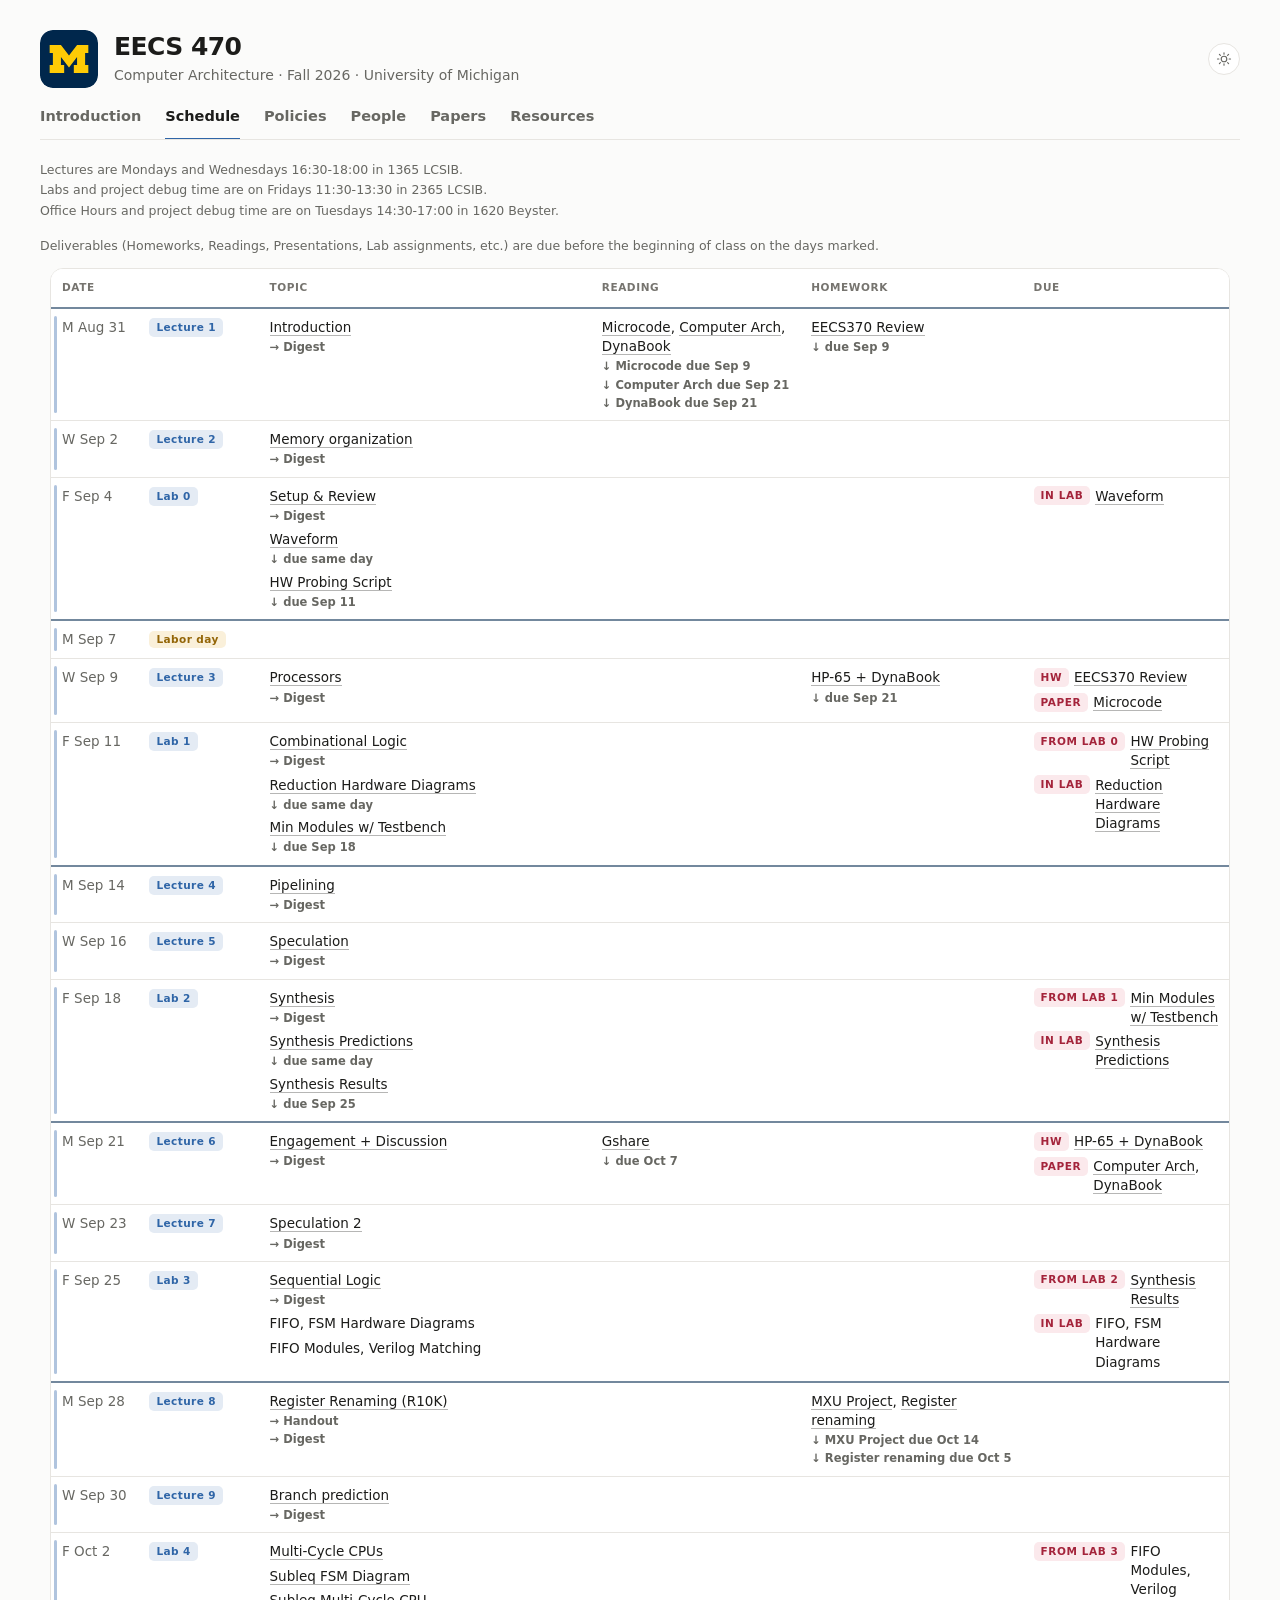
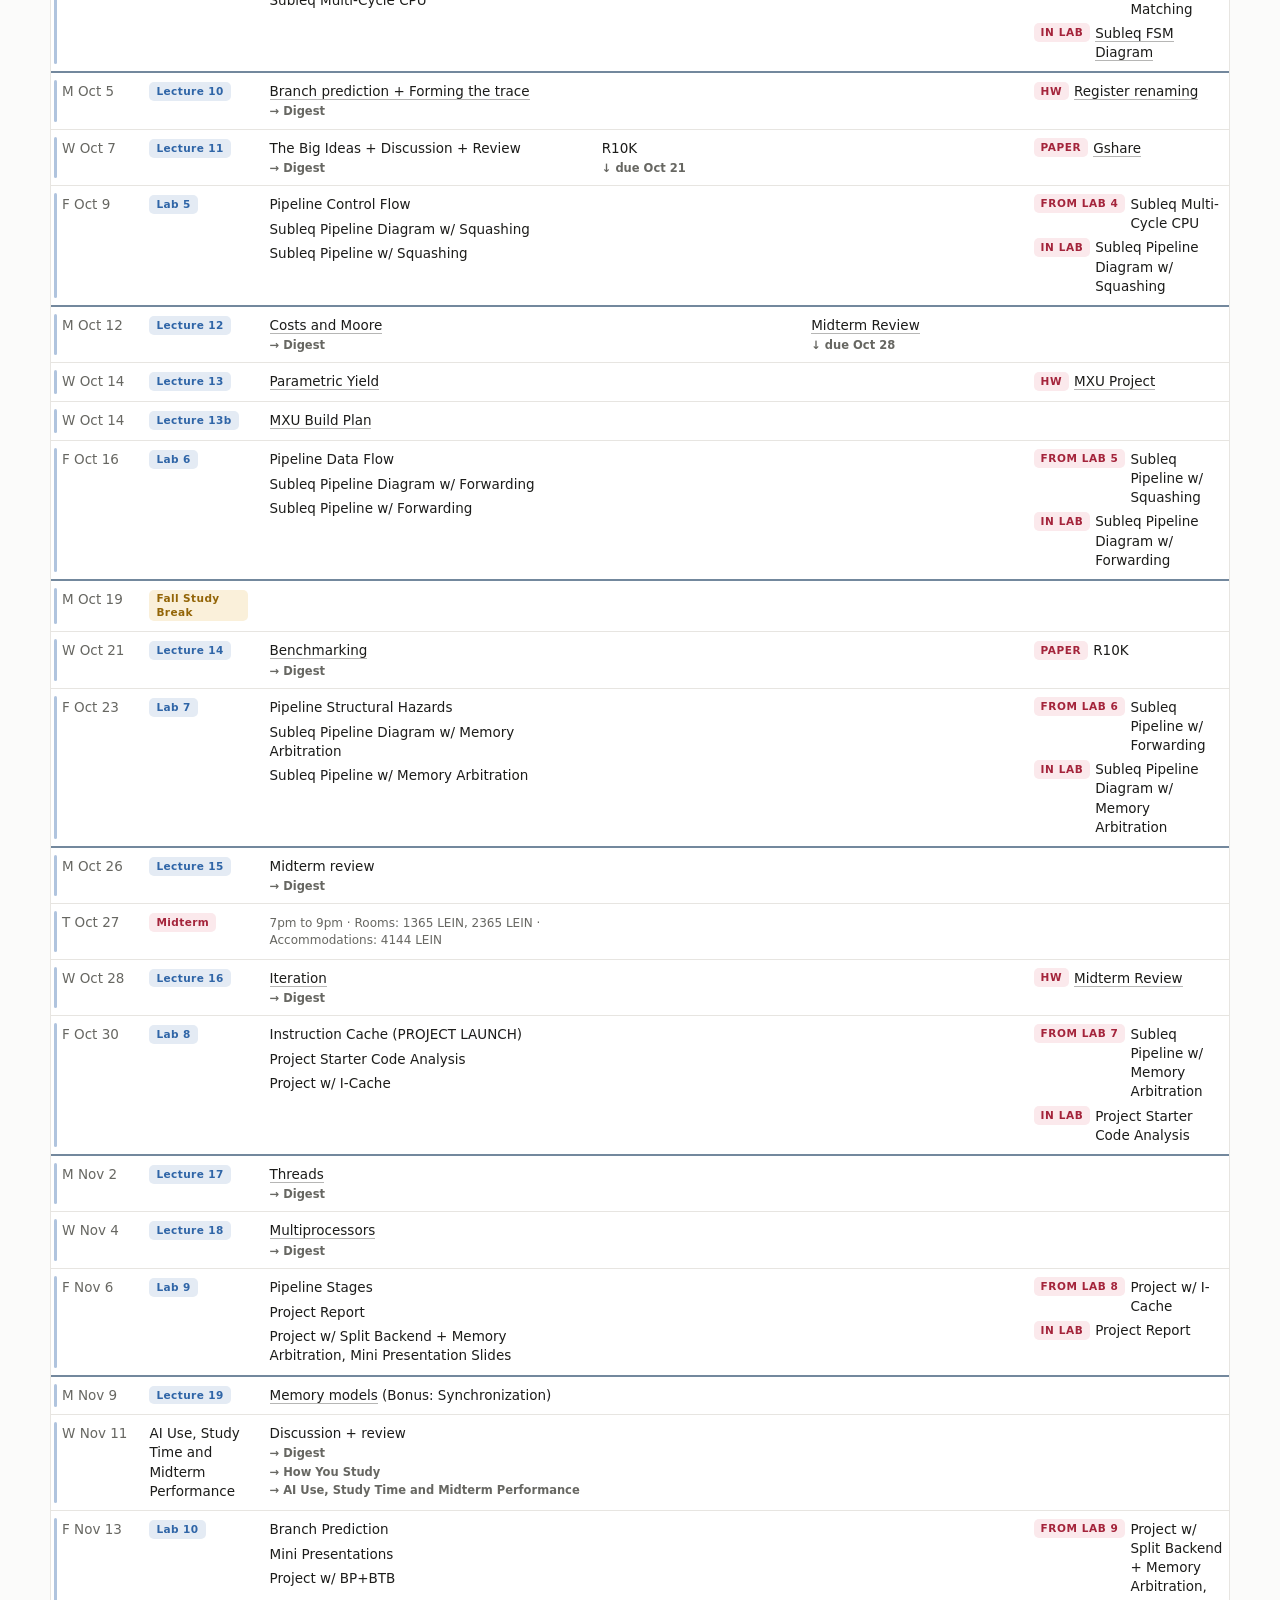
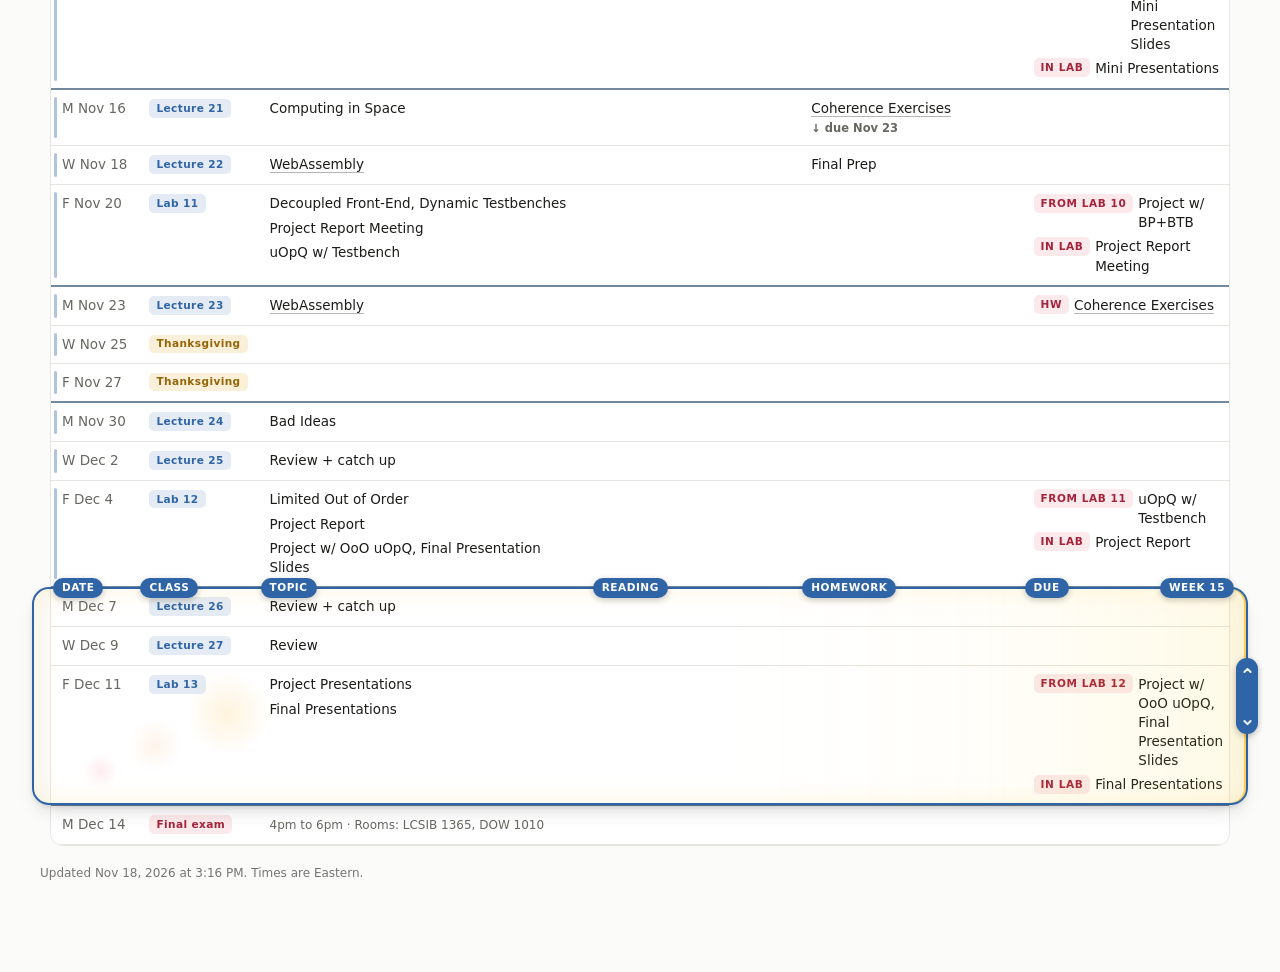
==== commit 18cd57d4: "Final exam: add rooms LCSIB 1365, DOW 1010 (Dec 14, 4pm to 6pm) Students need to know where the fina" ====
--- a/index.html
+++ b/index.html
@@ -839,7 +839,7 @@
 <p>Something like this might be happening with how Moore’s law is used in marketing today. Companies keep saying they are on track or outpacing it, even though, as Moore framed it, the law has been dead for a while. What these companies mean is that they are using more transistors than before, but Moore was talking about equivalent cost when doubling their number. For some reason, marketing teams think that hiding the truth about this is preferable to just not mentioning it.  </p>
 <p>This illustrates the inertia of useful narratives: they turn into memes and become common points of reference, even when the specifics change.  </p>
 <p>August 24, 2026  </p>
-<p>Copyright (C) 2026 by Krisztian Flautner, All Rights Reserved.  </p></section><section class="panel" data-tab="schedule"><p class="mnote">Lectures are Mondays and Wednesdays 16:30-18:00 in 1365 LCSIB.<br>Labs and project debug time are on Fridays 11:30-13:30 in 2365 LCSIB.<br>Office Hours and project debug time are on Tuesdays 14:30-17:00 in 1620 Beyster.</p><p class="mnote">Deliverables (Homeworks, Readings, Presentations, Lab assignments, etc.) are due before the beginning of class on the days marked.</p><div class="tblshell"><div class="tblwrap"><table id="sched"><thead><tr><th class="c-dt">Date</th><th class="c-cl"><span class="vh">Class</span></th><th class="c-tp">Topic</th><th>Reading</th><th>Homework</th><th>Due</th></tr></thead><tbody><tr class="r wkstart" id="d-2026-08-31" data-date="2026-08-31" data-week="1"><td class="c-dt">M Aug 31</td><td class="c-cl"><span class="chip">Lecture 1</span></td><td class="c-tp"><a href="https://drive.google.com/file/d/1UzGScTiZqUYAinSfP8OjvROTW141ipmp/view">Introduction</a><a class="due dig" href="https://drive.google.com/file/d/1g7CRxvgUR46El2Cz4lRIuGNEfjOCrqiK/view">→ Digest</a></td><td class="a"><span class="clab">Reading</span><a href="https://drive.google.com/file/d/1oMgP04eMKHPQi-WWds6r9S_1FhtQDPix/view">Microcode</a>, <a href="https://drive.google.com/file/d/180vOpRnlo4fNccgyo9oDBiZb7Linw-Mw/view">Computer Arch</a>, <a href="https://drive.google.com/file/d/1qwUfOpW3UkyU5C60SEiY6FuYtCwzZPJV/view">DynaBook</a><a class="due" href="#d-2026-09-09" title="Due Sep 9"><span aria-hidden="true">&#8595;</span> Microcode due Sep 9</a><a class="due" href="#d-2026-09-21" title="Due Sep 21"><span aria-hidden="true">&#8595;</span> Computer Arch due Sep 21</a><a class="due" href="#d-2026-09-21" title="Due Sep 21"><span aria-hidden="true">&#8595;</span> DynaBook due Sep 21</a></td><td class="a"><span class="clab">Homework</span><a href="https://docs.google.com/document/d/1Iehi9ptPTRQdaQQ8UMOBbUJznJ0AXN5jWYrhnFPbZzU/edit?tab=t.0">EECS370 Review</a><a class="due" href="#d-2026-09-09" title="Due Sep 9"><span aria-hidden="true">&#8595;</span> due Sep 9</a></td><td class="a"></td></tr><tr class="r" id="d-2026-09-02" data-date="2026-09-02" data-week="1"><td class="c-dt">W Sep 2</td><td class="c-cl"><span class="chip">Lecture 2</span></td><td class="c-tp"><a href="https://drive.google.com/file/d/14Pt8YKbAARYRud2tevrNw6RkygrevRvn/view">Memory organization</a><a class="due dig" href="https://drive.google.com/file/d/1ldD6Q3xaAyCSbrQ831hv5LFiR1oedfOR/view">→ Digest</a></td><td class="a"></td><td class="a"></td><td class="a"></td></tr><tr class="r" id="d-2026-09-04" data-date="2026-09-04" data-week="1"><td class="c-dt">F Sep 4</td><td class="c-cl"><span class="chip lab">Lab 0</span></td><td class="c-tp"><a href="https://drive.google.com/file/d/139MGapvEQIBW4ue4f4OTW_Di16zuaD6F/view">Setup &amp; Review</a><a class="due dig" href="https://drive.google.com/file/d/1jflvPPhKMYIJSigVSTu4L2VwE0ezEtWv/view">→ Digest</a><span class="labwork"><span class="vh">Handouts</span><span class="item"><span class="tagged notag"><span class="what"><a href="https://docs.google.com/document/d/1Q2Wl_SWt5yQ0ImX_Vz5Q4BkVhwIz7yCR0cCFCvE-aoE/edit">Waveform</a><span class="due inlab"><span aria-hidden="true">&#8595;</span> due same day</span></span></span></span><span class="item"><span class="tagged notag"><span class="what"><a href="https://docs.google.com/document/d/1Q2Wl_SWt5yQ0ImX_Vz5Q4BkVhwIz7yCR0cCFCvE-aoE/edit">HW Probing Script</a><a class="due" href="#d-2026-09-11" title="Due Sep 11"><span aria-hidden="true">&#8595;</span> due Sep 11</a></span></span></span></span></td><td class="a"></td><td class="a"></td><td class="a"><span class="clab">Due</span><span class="tagged"><span class="chip tag">In Lab</span><span class="what"><a href="https://docs.google.com/document/d/1Q2Wl_SWt5yQ0ImX_Vz5Q4BkVhwIz7yCR0cCFCvE-aoE/edit">Waveform</a></span></span></td></tr><tr class="r wkstart" id="d-2026-09-07" data-date="2026-09-07" data-week="2"><td class="c-dt">M Sep 7</td><td class="c-cl"><span class="chip off">Labor day</span></td><td class="c-tp"></td><td class="a"></td><td class="a"></td><td class="a"></td></tr><tr class="r" id="d-2026-09-09" data-date="2026-09-09" data-week="2"><td class="c-dt">W Sep 9</td><td class="c-cl"><span class="chip">Lecture 3</span></td><td class="c-tp"><a href="https://drive.google.com/file/d/19_GMd7uEW2Xr3XMjWEQ1k6iHt90daUcV/view">Processors</a><a class="due dig" href="https://drive.google.com/file/d/1Ow7j1HzfEEjFiJ_Vfy-XNcBQ6swH7FZZ/view">→ Digest</a></td><td class="a"></td><td class="a"><span class="clab">Homework</span><a href="https://drive.google.com/file/d/1ThVzZ5Vq3imgxklJK05q7KGwO_s86OR4/view">HP-65 + DynaBook</a><a class="due" href="#d-2026-09-21" title="Due Sep 21"><span aria-hidden="true">&#8595;</span> due Sep 21</a></td><td class="a"><span class="clab">Due</span><span class="item"><span class="tagged"><span class="chip tag">HW</span><span class="what"><a href="https://docs.google.com/document/d/1Iehi9ptPTRQdaQQ8UMOBbUJznJ0AXN5jWYrhnFPbZzU/edit?tab=t.0">EECS370 Review</a></span></span></span><span class="item"><span class="tagged"><span class="chip tag">Paper</span><span class="what"><a href="https://drive.google.com/file/d/1oMgP04eMKHPQi-WWds6r9S_1FhtQDPix/view">Microcode</a></span></span></span></td></tr><tr class="r" id="d-2026-09-11" data-date="2026-09-11" data-week="2"><td class="c-dt">F Sep 11</td><td class="c-cl"><span class="chip lab">Lab 1</span></td><td class="c-tp"><a href="https://drive.google.com/file/d/1rLrneUSxS15dzWkHrrveMjm5YZS8dkTz/view">Combinational Logic</a><a class="due dig" href="https://drive.google.com/file/d/1YyPFSQ0RCJACF111HhWlVXve14qTI9q8/view">→ Digest</a><span class="labwork"><span class="vh">Handouts</span><span class="item"><span class="tagged notag"><span class="what"><a href="https://docs.google.com/document/d/1srWdwN1jY24yoKaDB2f7echlobL9Res6iPc8uC6heYs/edit">Reduction Hardware Diagrams</a><span class="due inlab"><span aria-hidden="true">&#8595;</span> due same day</span></span></span></span><span class="item"><span class="tagged notag"><span class="what"><a href="https://docs.google.com/document/d/1srWdwN1jY24yoKaDB2f7echlobL9Res6iPc8uC6heYs/edit">Min Modules w/ Testbench</a><a class="due" href="#d-2026-09-18" title="Due Sep 18"><span aria-hidden="true">&#8595;</span> due Sep 18</a></span></span></span></span></td><td class="a"></td><td class="a"></td><td class="a"><span class="clab">Due</span><span class="item"><span class="tagged"><span class="chip tag">From Lab 0</span><span class="what"><a href="https://docs.google.com/document/d/1Q2Wl_SWt5yQ0ImX_Vz5Q4BkVhwIz7yCR0cCFCvE-aoE/edit">HW Probing Script</a></span></span></span><span class="item"><span class="tagged"><span class="chip tag">In Lab</span><span class="what"><a href="https://docs.google.com/document/d/1srWdwN1jY24yoKaDB2f7echlobL9Res6iPc8uC6heYs/edit">Reduction Hardware Diagrams</a></span></span></span></td></tr><tr class="r wkstart" id="d-2026-09-14" data-date="2026-09-14" data-week="3"><td class="c-dt">M Sep 14</td><td class="c-cl"><span class="chip">Lecture 4</span></td><td class="c-tp"><a href="https://drive.google.com/file/d/1ALWF8l_svuezYjKbX6BZ9AnL9ou5izyk/view">Pipelining</a><a class="due dig" href="https://drive.google.com/file/d/1Kr4_HEmTr-scZDY-jmww5kZ_ngBBTEya/view">→ Digest</a></td><td class="a"></td><td class="a"></td><td class="a"></td></tr><tr class="r" id="d-2026-09-16" data-date="2026-09-16" data-week="3"><td class="c-dt">W Sep 16</td><td class="c-cl"><span class="chip">Lecture 5</span></td><td class="c-tp"><a href="https://drive.google.com/file/d/1ZOm6x0bYotOc-aDDWbXCi4UyQTyO22tI/view">Speculation</a><a class="due dig" href="https://drive.google.com/file/d/1DXk7fIhlaQUFRW2X3YNOUJrcyLJ39X-b/view">→ Digest</a></td><td class="a"></td><td class="a"></td><td class="a"></td></tr><tr class="r" id="d-2026-09-18" data-date="2026-09-18" data-week="3"><td class="c-dt">F Sep 18</td><td class="c-cl"><span class="chip lab">Lab 2</span></td><td class="c-tp"><a href="https://drive.google.com/file/d/1OGT0po6a1Hkd3M9sC38hDlKb3zf_ZY4U/view">Synthesis</a><a class="due dig" href="https://drive.google.com/file/d/1Ca5Kfw_vMBbcF275PX1MNiGi6TeWN9Es/view">→ Digest</a><span class="labwork"><span class="vh">Handouts</span><span class="item"><span class="tagged notag"><span class="what"><a href="https://docs.google.com/document/d/1srWdwN1jY24yoKaDB2f7echlobL9Res6iPc8uC6heYs/edit?tab=t.t6rbkr8pf22j">Synthesis Predictions</a><span class="due inlab"><span aria-hidden="true">&#8595;</span> due same day</span></span></span></span><span class="item"><span class="tagged notag"><span class="what"><a href="https://docs.google.com/document/d/1srWdwN1jY24yoKaDB2f7echlobL9Res6iPc8uC6heYs/edit?tab=t.t6rbkr8pf22j">Synthesis Results</a><a class="due" href="#d-2026-09-25" title="Due Sep 25"><span aria-hidden="true">&#8595;</span> due Sep 25</a></span></span></span></span></td><td class="a"></td><td class="a"></td><td class="a"><span class="clab">Due</span><span class="item"><span class="tagged"><span class="chip tag">From Lab 1</span><span class="what"><a href="https://docs.google.com/document/d/1srWdwN1jY24yoKaDB2f7echlobL9Res6iPc8uC6heYs/edit">Min Modules w/ Testbench</a></span></span></span><span class="item"><span class="tagged"><span class="chip tag">In Lab</span><span class="what"><a href="https://docs.google.com/document/d/1srWdwN1jY24yoKaDB2f7echlobL9Res6iPc8uC6heYs/edit?tab=t.t6rbkr8pf22j">Synthesis Predictions</a></span></span></span></td></tr><tr class="r wkstart" id="d-2026-09-21" data-date="2026-09-21" data-week="4"><td class="c-dt">M Sep 21</td><td class="c-cl"><span class="chip">Lecture 6</span></td><td class="c-tp"><a href="https://drive.google.com/file/d/1XoSlAna6hS_e8p0gvBOm1bHFqGi2V6YC/view">Engagement + Discussion</a><a class="due dig" href="https://drive.google.com/file/d/1Ybi4fPryW3VApYmeSD7vSlQJH2UZIZpb/view">→ Digest</a></td><td class="a"><span class="clab">Reading</span><a href="https://drive.google.com/file/d/1y4Y4DLgg4aIslbWNQIb9HeAsLMnunyRl/view">Gshare</a><a class="due" href="#d-2026-10-07" title="Due Oct 7"><span aria-hidden="true">&#8595;</span> due Oct 7</a></td><td class="a"></td><td class="a"><span class="clab">Due</span><span class="item"><span class="tagged"><span class="chip tag">HW</span><span class="what"><a href="https://drive.google.com/file/d/1ThVzZ5Vq3imgxklJK05q7KGwO_s86OR4/view">HP-65 + DynaBook</a></span></span></span><span class="item"><span class="tagged"><span class="chip tag">Paper</span><span class="what"><a href="https://drive.google.com/file/d/180vOpRnlo4fNccgyo9oDBiZb7Linw-Mw/view">Computer Arch</a>, <a href="https://drive.google.com/file/d/1qwUfOpW3UkyU5C60SEiY6FuYtCwzZPJV/view">DynaBook</a></span></span></span></td></tr><tr class="r" id="d-2026-09-23" data-date="2026-09-23" data-week="4"><td class="c-dt">W Sep 23</td><td class="c-cl"><span class="chip">Lecture 7</span></td><td class="c-tp"><a href="https://drive.google.com/file/d/1NcSWYGdAY8h2CreQRd1jlT-oMBfNvGL6/view">Speculation 2</a><a class="due dig" href="https://drive.google.com/file/d/1MVwTZR_h2TCxBmPtEgIQ0I-hR9V3oWvT/view">→ Digest</a></td><td class="a"></td><td class="a"></td><td class="a"></td></tr><tr class="r" id="d-2026-09-25" data-date="2026-09-25" data-week="4"><td class="c-dt">F Sep 25</td><td class="c-cl"><span class="chip lab">Lab 3</span></td><td class="c-tp"><a href="https://drive.google.com/file/d/1OGT0po6a1Hkd3M9sC38hDlKb3zf_ZY4U/view">Sequential Logic</a><a class="due dig" href="https://drive.google.com/file/d/1kPp7XhAzMmsEm9TFT5TSRtCsU6RF4Usl/view">→ Digest</a><span class="labwork"><span class="vh">Handouts</span><span class="item"><span class="tagged notag"><span class="what">FIFO, FSM Hardware Diagrams</span></span></span><span class="item"><span class="tagged notag"><span class="what">FIFO Modules, Verilog Matching</span></span></span></span></td><td class="a"></td><td class="a"></td><td class="a"><span class="clab">Due</span><span class="item"><span class="tagged"><span class="chip tag">From Lab 2</span><span class="what"><a href="https://docs.google.com/document/d/1srWdwN1jY24yoKaDB2f7echlobL9Res6iPc8uC6heYs/edit?tab=t.t6rbkr8pf22j">Synthesis Results</a></span></span></span><span class="item"><span class="tagged"><span class="chip tag">In Lab</span><span class="what">FIFO, FSM Hardware Diagrams</span></span></span></td></tr><tr class="r wkstart" id="d-2026-09-28" data-date="2026-09-28" data-week="5"><td class="c-dt">M Sep 28</td><td class="c-cl"><span class="chip">Lecture 8</span></td><td class="c-tp"><a href="https://drive.google.com/file/d/1wXRh9bf1SvFsrww46-cwPLQ2XP9RhAwL/view">Register Renaming (R10K)</a><a class="due dig" href="https://drive.google.com/file/d/10J5UMIwzVjwbDSc8EI5ZOv-uZChe3A2S/view">→ Handout</a><a class="due dig" href="https://drive.google.com/file/d/1d7zY-hN_FYgabuazL4XsIs1uID7p4sIi/view">→ Digest</a></td><td class="a"></td><td class="a"><span class="clab">Homework</span><a href="https://drive.google.com/file/d/1jzz7kyZ12fo7Pa_f_bAPDii1esO6cxES/view">MXU Project</a>, <a href="https://drive.google.com/file/d/1TmXv7xRrdICgemN_xhK4IOV6C3HJp0xC/view">Register renaming</a><a class="due" href="#d-2026-10-14" title="Due Oct 14"><span aria-hidden="true">&#8595;</span> MXU Project due Oct 14</a><a class="due" href="#d-2026-10-05" title="Due Oct 5"><span aria-hidden="true">&#8595;</span> Register renaming due Oct 5</a></td><td class="a"></td></tr><tr class="r" id="d-2026-09-30" data-date="2026-09-30" data-week="5"><td class="c-dt">W Sep 30</td><td class="c-cl"><span class="chip">Lecture 9</span></td><td class="c-tp"><a href="https://drive.google.com/file/d/1APK0IqtQXnsW_QAWWyws17pb-Tii_z9X/view">Branch prediction</a><a class="due dig" href="https://drive.google.com/file/d/1OqRvK-bKkIaY53PdyJHR2rOCSiTBHByP/view">→ Digest</a></td><td class="a"></td><td class="a"></td><td class="a"></td></tr><tr class="r" id="d-2026-10-02" data-date="2026-10-02" data-week="5"><td class="c-dt">F Oct 2</td><td class="c-cl"><span class="chip lab">Lab 4</span></td><td class="c-tp"><a href="https://drive.google.com/file/d/1VZUdCHxz7xKWEqn7BJGHylfpLK9biVWk/view">Multi-Cycle CPUs</a><span class="labwork"><span class="vh">Handouts</span><span class="item"><span class="tagged notag"><span class="what"><a href="https://drive.google.com/file/d/1T0MLTjGXUIM_lXLiYqmZsZ7fbO2Le3hF/view">Subleq FSM Diagram</a></span></span></span><span class="item"><span class="tagged notag"><span class="what">Subleq Multi-Cycle CPU</span></span></span></span></td><td class="a"></td><td class="a"></td><td class="a"><span class="clab">Due</span><span class="item"><span class="tagged"><span class="chip tag">From Lab 3</span><span class="what">FIFO Modules, Verilog Matching</span></span></span><span class="item"><span class="tagged"><span class="chip tag">In Lab</span><span class="what"><a href="https://drive.google.com/file/d/1T0MLTjGXUIM_lXLiYqmZsZ7fbO2Le3hF/view">Subleq FSM Diagram</a></span></span></span></td></tr><tr class="r wkstart" id="d-2026-10-05" data-date="2026-10-05" data-week="6"><td class="c-dt">M Oct 5</td><td class="c-cl"><span class="chip">Lecture 10</span></td><td class="c-tp"><a href="https://drive.google.com/file/d/1y1TZZaX9bOKnGaQZrpJqpPW6OjFN7xiu/view">Branch prediction + Forming the trace</a><a class="due dig" href="https://drive.google.com/file/d/1O0KG3X_uLgZ6E1Q8NQ4cngEWsJ3WBVGu/view">→ Digest</a></td><td class="a"></td><td class="a"></td><td class="a"><span class="clab">Due</span><span class="tagged"><span class="chip tag">HW</span><span class="what"><a href="https://drive.google.com/file/d/1TmXv7xRrdICgemN_xhK4IOV6C3HJp0xC/view">Register renaming</a></span></span></td></tr><tr class="r" id="d-2026-10-07" data-date="2026-10-07" data-week="6"><td class="c-dt">W Oct 7</td><td class="c-cl"><span class="chip">Lecture 11</span></td><td class="c-tp">The Big Ideas + Discussion + Review<a class="due dig" href="https://drive.google.com/file/d/1kZtQSQ0qV2FvvPOp4YgdQ6jr_m9dbq3f/view">→ Digest</a></td><td class="a"><span class="clab">Reading</span>R10K<a class="due" href="#d-2026-10-21" title="Due Oct 21"><span aria-hidden="true">&#8595;</span> due Oct 21</a></td><td class="a"></td><td class="a"><span class="clab">Due</span><span class="tagged"><span class="chip tag">Paper</span><span class="what"><a href="https://drive.google.com/file/d/1y4Y4DLgg4aIslbWNQIb9HeAsLMnunyRl/view">Gshare</a></span></span></td></tr><tr class="r" id="d-2026-10-09" data-date="2026-10-09" data-week="6"><td class="c-dt">F Oct 9</td><td class="c-cl"><span class="chip lab">Lab 5</span></td><td class="c-tp">Pipeline Control Flow<span class="labwork"><span class="vh">Handouts</span><span class="item"><span class="tagged notag"><span class="what">Subleq Pipeline Diagram w/ Squashing</span></span></span><span class="item"><span class="tagged notag"><span class="what">Subleq Pipeline w/ Squashing</span></span></span></span></td><td class="a"></td><td class="a"></td><td class="a"><span class="clab">Due</span><span class="item"><span class="tagged"><span class="chip tag">From Lab 4</span><span class="what">Subleq Multi-Cycle CPU</span></span></span><span class="item"><span class="tagged"><span class="chip tag">In Lab</span><span class="what">Subleq Pipeline Diagram w/ Squashing</span></span></span></td></tr><tr class="r wkstart" id="d-2026-10-12" data-date="2026-10-12" data-week="7"><td class="c-dt">M Oct 12</td><td class="c-cl"><span class="chip">Lecture 12</span></td><td class="c-tp"><a href="https://drive.google.com/file/d/1dZ5uLAcMdSTSGB_rr_4GAbMHrv3kK5C_/view">Costs and Moore</a><a class="due dig" href="https://drive.google.com/file/d/1ROT51dhK4lcjhevj6a8m5-LPeowWf7if/view">→ Digest</a></td><td class="a"></td><td class="a"><span class="clab">Homework</span><a href="https://drive.google.com/file/d/1s-rK5PJxy9gRL-YUUnX2G72pc17OsMq-/view">Midterm Review</a><a class="due" href="#d-2026-10-28" title="Due Oct 28"><span aria-hidden="true">&#8595;</span> due Oct 28</a></td><td class="a"></td></tr><tr class="r" id="d-2026-10-14" data-date="2026-10-14" data-week="7"><td class="c-dt">W Oct 14</td><td class="c-cl"><span class="chip">Lecture 13</span></td><td class="c-tp"><a href="https://drive.google.com/file/d/1FmEHIcHC7hdV8nGVmAksSw1ydjEBSh36/view">Parametric Yield</a></td><td class="a"></td><td class="a"></td><td class="a"><span class="clab">Due</span><span class="tagged"><span class="chip tag">HW</span><span class="what"><a href="https://drive.google.com/file/d/1jzz7kyZ12fo7Pa_f_bAPDii1esO6cxES/view">MXU Project</a></span></span></td></tr><tr class="r" id="d-2026-10-14-b" data-date="2026-10-14" data-week="7"><td class="c-dt">W Oct 14</td><td class="c-cl"><span class="chip">Lecture 13b</span></td><td class="c-tp"><a href="https://drive.google.com/file/d/1mYyIzPjkRydNVxR4kf8w3rtXPi9LHyIa/view">MXU Build Plan</a></td><td class="a"></td><td class="a"></td><td class="a"></td></tr><tr class="r" id="d-2026-10-16" data-date="2026-10-16" data-week="7"><td class="c-dt">F Oct 16</td><td class="c-cl"><span class="chip lab">Lab 6</span></td><td class="c-tp">Pipeline Data Flow<span class="labwork"><span class="vh">Handouts</span><span class="item"><span class="tagged notag"><span class="what">Subleq Pipeline Diagram w/ Forwarding</span></span></span><span class="item"><span class="tagged notag"><span class="what">Subleq Pipeline w/ Forwarding</span></span></span></span></td><td class="a"></td><td class="a"></td><td class="a"><span class="clab">Due</span><span class="item"><span class="tagged"><span class="chip tag">From Lab 5</span><span class="what">Subleq Pipeline w/ Squashing</span></span></span><span class="item"><span class="tagged"><span class="chip tag">In Lab</span><span class="what">Subleq Pipeline Diagram w/ Forwarding</span></span></span></td></tr><tr class="r wkstart" id="d-2026-10-19" data-date="2026-10-19" data-week="8"><td class="c-dt">M Oct 19</td><td class="c-cl"><span class="chip off">Fall Study Break</span></td><td class="c-tp"></td><td class="a"></td><td class="a"></td><td class="a"></td></tr><tr class="r" id="d-2026-10-21" data-date="2026-10-21" data-week="8"><td class="c-dt">W Oct 21</td><td class="c-cl"><span class="chip">Lecture 14</span></td><td class="c-tp"><a href="https://drive.google.com/file/d/1f2AaCKESG8icL2SoMi25hqgGYBplcytN/view">Benchmarking</a><a class="due dig" href="https://drive.google.com/file/d/1oIRHXFOJP6Av8Uhf-I5Df2jxIIwf6iwW/view">→ Digest</a></td><td class="a"></td><td class="a"></td><td class="a"><span class="clab">Due</span><span class="tagged"><span class="chip tag">Paper</span><span class="what">R10K</span></span></td></tr><tr class="r" id="d-2026-10-23" data-date="2026-10-23" data-week="8"><td class="c-dt">F Oct 23</td><td class="c-cl"><span class="chip lab">Lab 7</span></td><td class="c-tp">Pipeline Structural Hazards<span class="labwork"><span class="vh">Handouts</span><span class="item"><span class="tagged notag"><span class="what">Subleq Pipeline Diagram w/ Memory Arbitration</span></span></span><span class="item"><span class="tagged notag"><span class="what">Subleq Pipeline w/ Memory Arbitration</span></span></span></span></td><td class="a"></td><td class="a"></td><td class="a"><span class="clab">Due</span><span class="item"><span class="tagged"><span class="chip tag">From Lab 6</span><span class="what">Subleq Pipeline w/ Forwarding</span></span></span><span class="item"><span class="tagged"><span class="chip tag">In Lab</span><span class="what">Subleq Pipeline Diagram w/ Memory Arbitration</span></span></span></td></tr><tr class="r wkstart" id="d-2026-10-26" data-date="2026-10-26" data-week="9"><td class="c-dt">M Oct 26</td><td class="c-cl"><span class="chip">Lecture 15</span></td><td class="c-tp">Midterm review<a class="due dig" href="https://drive.google.com/file/d/1Q_DtTmirQYmoM2XlFP5VL2QPQuG5s9tg/view">→ Digest</a></td><td class="a"></td><td class="a"></td><td class="a"></td></tr><tr class="r" id="d-2026-10-27" data-date="2026-10-27" data-week="9"><td class="c-dt">T Oct 27</td><td class="c-cl"><span class="chip exam">Midterm</span></td><td class="c-tp"><span class="sub">7pm to 9pm · Rooms: 1365 LEIN, 2365 LEIN · Accommodations: 4144 LEIN</span></td><td class="a"></td><td class="a"></td><td class="a"></td></tr><tr class="r" id="d-2026-10-28" data-date="2026-10-28" data-week="9"><td class="c-dt">W Oct 28</td><td class="c-cl"><span class="chip">Lecture 16</span></td><td class="c-tp"><a href="https://drive.google.com/file/d/1o3X_7C5r-6I1-NVnHjTjlhivQpj8gvcb/view">Iteration</a><a class="due dig" href="https://drive.google.com/file/d/1HhHUIwYtuyu8pnDYQbmhYU9pNdLwM_dc/view">→ Digest</a></td><td class="a"></td><td class="a"></td><td class="a"><span class="clab">Due</span><span class="tagged"><span class="chip tag">HW</span><span class="what"><a href="https://drive.google.com/file/d/1s-rK5PJxy9gRL-YUUnX2G72pc17OsMq-/view">Midterm Review</a></span></span></td></tr><tr class="r" id="d-2026-10-30" data-date="2026-10-30" data-week="9"><td class="c-dt">F Oct 30</td><td class="c-cl"><span class="chip lab">Lab 8</span></td><td class="c-tp">Instruction Cache (PROJECT LAUNCH)<span class="labwork"><span class="vh">Handouts</span><span class="item"><span class="tagged notag"><span class="what">Project Starter Code Analysis</span></span></span><span class="item"><span class="tagged notag"><span class="what">Project w/ I-Cache</span></span></span></span></td><td class="a"></td><td class="a"></td><td class="a"><span class="clab">Due</span><span class="item"><span class="tagged"><span class="chip tag">From Lab 7</span><span class="what">Subleq Pipeline w/ Memory Arbitration</span></span></span><span class="item"><span class="tagged"><span class="chip tag">In Lab</span><span class="what">Project Starter Code Analysis</span></span></span></td></tr><tr class="r wkstart" id="d-2026-11-02" data-date="2026-11-02" data-week="10"><td class="c-dt">M Nov 2</td><td class="c-cl"><span class="chip">Lecture 17</span></td><td class="c-tp"><a href="https://drive.google.com/file/d/1QkZJriwo7r1aMYsdXfBXYxYHYiHqPT5U/view">Threads</a><a class="due dig" href="https://drive.google.com/file/d/1W9Ll-yCvNlYtMhZCDb8-QUqucWWTjXIo/view">→ Digest</a></td><td class="a"></td><td class="a"></td><td class="a"></td></tr><tr class="r" id="d-2026-11-04" data-date="2026-11-04" data-week="10"><td class="c-dt">W Nov 4</td><td class="c-cl"><span class="chip">Lecture 18</span></td><td class="c-tp"><a href="https://drive.google.com/file/d/1H027rqZqWE6Qn92whHvzZpe2DCuCgwOO/view">Multiprocessors</a><a class="due dig" href="https://drive.google.com/file/d/1MCvifJ83giUwYNkzisILdreNf2gqF1Up/view">→ Digest</a></td><td class="a"></td><td class="a"></td><td class="a"></td></tr><tr class="r" id="d-2026-11-06" data-date="2026-11-06" data-week="10"><td class="c-dt">F Nov 6</td><td class="c-cl"><span class="chip lab">Lab 9</span></td><td class="c-tp">Pipeline Stages<span class="labwork"><span class="vh">Handouts</span><span class="item"><span class="tagged notag"><span class="what">Project Report</span></span></span><span class="item"><span class="tagged notag"><span class="what">Project w/ Split Backend + Memory Arbitration, Mini Presentation Slides</span></span></span></span></td><td class="a"></td><td class="a"></td><td class="a"><span class="clab">Due</span><span class="item"><span class="tagged"><span class="chip tag">From Lab 8</span><span class="what">Project w/ I-Cache</span></span></span><span class="item"><span class="tagged"><span class="chip tag">In Lab</span><span class="what">Project Report</span></span></span></td></tr><tr class="r wkstart" id="d-2026-11-09" data-date="2026-11-09" data-week="11"><td class="c-dt">M Nov 9</td><td class="c-cl"><span class="chip">Lecture 19</span></td><td class="c-tp"><a href="https://drive.google.com/file/d/1olAd29H-7RlgMpVZ0Tt5JGIdOr411ajM/view">Memory models</a> (Bonus: Synchronization)</td><td class="a"></td><td class="a"></td><td class="a"></td></tr><tr class="r" id="d-2026-11-11" data-date="2026-11-11" data-week="11"><td class="c-dt">W Nov 11</td><td class="c-cl">AI Use, Study Time and Midterm Performance</td><td class="c-tp">Discussion + review<a class="due dig" href="https://drive.google.com/file/d/1JLBF6RDSTdel9-ZhCjtcPZEd4miBRRWl/view">→ Digest</a><a class="due dig" href="https://drive.google.com/file/d/126SHlUCwjNFIJxxjdO_xQmNMSJlOxoKP/view">→ How You Study</a><a class="due dig" href="https://drive.google.com/file/d/1szOTFJW9aFgcHvRUb5KBAAIzEYv2dBsL/view">→ AI Use, Study Time and Midterm Performance</a></td><td class="a"></td><td class="a"></td><td class="a"></td></tr><tr class="r" id="d-2026-11-13" data-date="2026-11-13" data-week="11"><td class="c-dt">F Nov 13</td><td class="c-cl"><span class="chip lab">Lab 10</span></td><td class="c-tp">Branch Prediction<span class="labwork"><span class="vh">Handouts</span><span class="item"><span class="tagged notag"><span class="what">Mini Presentations</span></span></span><span class="item"><span class="tagged notag"><span class="what">Project w/ BP+BTB</span></span></span></span></td><td class="a"></td><td class="a"></td><td class="a"><span class="clab">Due</span><span class="item"><span class="tagged"><span class="chip tag">From Lab 9</span><span class="what">Project w/ Split Backend + Memory Arbitration, Mini Presentation Slides</span></span></span><span class="item"><span class="tagged"><span class="chip tag">In Lab</span><span class="what">Mini Presentations</span></span></span></td></tr><tr class="r wkstart" id="d-2026-11-16" data-date="2026-11-16" data-week="12"><td class="c-dt">M Nov 16</td><td class="c-cl"><span class="chip">Lecture 21</span></td><td class="c-tp">Computing in Space</td><td class="a"></td><td class="a"><span class="clab">Homework</span><a href="https://drive.google.com/file/d/1pgmeDVy-AtkJKl11Q471GA9h5u17PowU/view">Coherence Exercises</a><a class="due" href="#d-2026-11-23" title="Due Nov 23"><span aria-hidden="true">&#8595;</span> due Nov 23</a></td><td class="a"></td></tr><tr class="r" id="d-2026-11-18" data-date="2026-11-18" data-week="12"><td class="c-dt">W Nov 18</td><td class="c-cl"><span class="chip">Lecture 22</span></td><td class="c-tp"><a href="https://drive.google.com/file/d/138J04q9vqReooll7i61JtofX79rS6BKT/view">WebAssembly</a></td><td class="a"></td><td class="a"><span class="clab">Homework</span>Final Prep</td><td class="a"></td></tr><tr class="r" id="d-2026-11-20" data-date="2026-11-20" data-week="12"><td class="c-dt">F Nov 20</td><td class="c-cl"><span class="chip lab">Lab 11</span></td><td class="c-tp">Decoupled Front-End, Dynamic Testbenches<span class="labwork"><span class="vh">Handouts</span><span class="item"><span class="tagged notag"><span class="what">Project Report Meeting</span></span></span><span class="item"><span class="tagged notag"><span class="what">uOpQ w/ Testbench</span></span></span></span></td><td class="a"></td><td class="a"></td><td class="a"><span class="clab">Due</span><span class="item"><span class="tagged"><span class="chip tag">From Lab 10</span><span class="what">Project w/ BP+BTB</span></span></span><span class="item"><span class="tagged"><span class="chip tag">In Lab</span><span class="what">Project Report Meeting</span></span></span></td></tr><tr class="r wkstart" id="d-2026-11-23" data-date="2026-11-23" data-week="13"><td class="c-dt">M Nov 23</td><td class="c-cl"><span class="chip">Lecture 23</span></td><td class="c-tp"><a href="https://drive.google.com/file/d/138J04q9vqReooll7i61JtofX79rS6BKT/view">WebAssembly</a></td><td class="a"></td><td class="a"></td><td class="a"><span class="clab">Due</span><span class="tagged"><span class="chip tag">HW</span><span class="what"><a href="https://drive.google.com/file/d/1pgmeDVy-AtkJKl11Q471GA9h5u17PowU/view">Coherence Exercises</a></span></span></td></tr><tr class="r" id="d-2026-11-25" data-date="2026-11-25" data-week="13"><td class="c-dt">W Nov 25</td><td class="c-cl"><span class="chip off">Thanksgiving</span></td><td class="c-tp"></td><td class="a"></td><td class="a"></td><td class="a"></td></tr><tr class="r" id="d-2026-11-27" data-date="2026-11-27" data-week="13"><td class="c-dt">F Nov 27</td><td class="c-cl"><span class="chip off">Thanksgiving</span></td><td class="c-tp"></td><td class="a"></td><td class="a"></td><td class="a"></td></tr><tr class="r wkstart" id="d-2026-11-30" data-date="2026-11-30" data-week="14"><td class="c-dt">M Nov 30</td><td class="c-cl"><span class="chip">Lecture 24</span></td><td class="c-tp">Bad Ideas</td><td class="a"></td><td class="a"></td><td class="a"></td></tr><tr class="r" id="d-2026-12-02" data-date="2026-12-02" data-week="14"><td class="c-dt">W Dec 2</td><td class="c-cl"><span class="chip">Lecture 25</span></td><td class="c-tp">Review + catch up</td><td class="a"></td><td class="a"></td><td class="a"></td></tr><tr class="r" id="d-2026-12-04" data-date="2026-12-04" data-week="14"><td class="c-dt">F Dec 4</td><td class="c-cl"><span class="chip lab">Lab 12</span></td><td class="c-tp">Limited Out of Order<span class="labwork"><span class="vh">Handouts</span><span class="item"><span class="tagged notag"><span class="what">Project Report</span></span></span><span class="item"><span class="tagged notag"><span class="what">Project w/ OoO uOpQ, Final Presentation Slides</span></span></span></span></td><td class="a"></td><td class="a"></td><td class="a"><span class="clab">Due</span><span class="item"><span class="tagged"><span class="chip tag">From Lab 11</span><span class="what">uOpQ w/ Testbench</span></span></span><span class="item"><span class="tagged"><span class="chip tag">In Lab</span><span class="what">Project Report</span></span></span></td></tr><tr class="r wkstart" id="d-2026-12-07" data-date="2026-12-07" data-week="15"><td class="c-dt">M Dec 7</td><td class="c-cl"><span class="chip">Lecture 26</span></td><td class="c-tp">Review + catch up</td><td class="a"></td><td class="a"></td><td class="a"></td></tr><tr class="r" id="d-2026-12-09" data-date="2026-12-09" data-week="15"><td class="c-dt">W Dec 9</td><td class="c-cl"><span class="chip">Lecture 27</span></td><td class="c-tp">Review</td><td class="a"></td><td class="a"></td><td class="a"></td></tr><tr class="r" id="d-2026-12-11" data-date="2026-12-11" data-week="15"><td class="c-dt">F Dec 11</td><td class="c-cl"><span class="chip lab">Lab 13</span></td><td class="c-tp">Project Presentations<span class="labwork"><span class="vh">Handouts</span><span class="item"><span class="tagged notag"><span class="what">Final Presentations</span></span></span></span></td><td class="a"></td><td class="a"></td><td class="a"><span class="clab">Due</span><span class="item"><span class="tagged"><span class="chip tag">From Lab 12</span><span class="what">Project w/ OoO uOpQ, Final Presentation Slides</span></span></span><span class="item"><span class="tagged"><span class="chip tag">In Lab</span><span class="what">Final Presentations</span></span></span></td></tr><tr class="r wkstart" id="d-2026-12-14" data-date="2026-12-14" data-week="16"><td class="c-dt">M Dec 14</td><td class="c-cl"><span class="chip exam">Final exam</span></td><td class="c-tp"><span class="sub">4pm to 6pm</span></td><td class="a"></td><td class="a"></td><td class="a"></td></tr></tbody></table></div><div class="lens" id="lens" hidden><div class="lenshead" id="lenshead" aria-hidden="true"></div><div class="gripstack"><button class="step" id="stepup" type="button" aria-label="Previous week"><svg viewBox="0 0 12 12" aria-hidden="true"><path d="M2.6 7.6 6 4.2 9.4 7.6"/></svg></button><button class="grip" id="grip" type="button" aria-label="Drag to move the week highlight"></button><button class="step" id="stepdown" type="button" aria-label="Next week"><svg viewBox="0 0 12 12" aria-hidden="true"><path d="M2.6 4.4 6 7.8 9.4 4.4"/></svg></button></div><span class="lenslab" id="lenslab" role="status" aria-live="polite"></span></div></div></section><section class="panel prose card" data-tab="policies" hidden><h2 id="communications">Communications</h2>
+<p>Copyright (C) 2026 by Krisztian Flautner, All Rights Reserved.  </p></section><section class="panel" data-tab="schedule"><p class="mnote">Lectures are Mondays and Wednesdays 16:30-18:00 in 1365 LCSIB.<br>Labs and project debug time are on Fridays 11:30-13:30 in 2365 LCSIB.<br>Office Hours and project debug time are on Tuesdays 14:30-17:00 in 1620 Beyster.</p><p class="mnote">Deliverables (Homeworks, Readings, Presentations, Lab assignments, etc.) are due before the beginning of class on the days marked.</p><div class="tblshell"><div class="tblwrap"><table id="sched"><thead><tr><th class="c-dt">Date</th><th class="c-cl"><span class="vh">Class</span></th><th class="c-tp">Topic</th><th>Reading</th><th>Homework</th><th>Due</th></tr></thead><tbody><tr class="r wkstart" id="d-2026-08-31" data-date="2026-08-31" data-week="1"><td class="c-dt">M Aug 31</td><td class="c-cl"><span class="chip">Lecture 1</span></td><td class="c-tp"><a href="https://drive.google.com/file/d/1UzGScTiZqUYAinSfP8OjvROTW141ipmp/view">Introduction</a><a class="due dig" href="https://drive.google.com/file/d/1g7CRxvgUR46El2Cz4lRIuGNEfjOCrqiK/view">→ Digest</a></td><td class="a"><span class="clab">Reading</span><a href="https://drive.google.com/file/d/1oMgP04eMKHPQi-WWds6r9S_1FhtQDPix/view">Microcode</a>, <a href="https://drive.google.com/file/d/180vOpRnlo4fNccgyo9oDBiZb7Linw-Mw/view">Computer Arch</a>, <a href="https://drive.google.com/file/d/1qwUfOpW3UkyU5C60SEiY6FuYtCwzZPJV/view">DynaBook</a><a class="due" href="#d-2026-09-09" title="Due Sep 9"><span aria-hidden="true">&#8595;</span> Microcode due Sep 9</a><a class="due" href="#d-2026-09-21" title="Due Sep 21"><span aria-hidden="true">&#8595;</span> Computer Arch due Sep 21</a><a class="due" href="#d-2026-09-21" title="Due Sep 21"><span aria-hidden="true">&#8595;</span> DynaBook due Sep 21</a></td><td class="a"><span class="clab">Homework</span><a href="https://docs.google.com/document/d/1Iehi9ptPTRQdaQQ8UMOBbUJznJ0AXN5jWYrhnFPbZzU/edit?tab=t.0">EECS370 Review</a><a class="due" href="#d-2026-09-09" title="Due Sep 9"><span aria-hidden="true">&#8595;</span> due Sep 9</a></td><td class="a"></td></tr><tr class="r" id="d-2026-09-02" data-date="2026-09-02" data-week="1"><td class="c-dt">W Sep 2</td><td class="c-cl"><span class="chip">Lecture 2</span></td><td class="c-tp"><a href="https://drive.google.com/file/d/14Pt8YKbAARYRud2tevrNw6RkygrevRvn/view">Memory organization</a><a class="due dig" href="https://drive.google.com/file/d/1ldD6Q3xaAyCSbrQ831hv5LFiR1oedfOR/view">→ Digest</a></td><td class="a"></td><td class="a"></td><td class="a"></td></tr><tr class="r" id="d-2026-09-04" data-date="2026-09-04" data-week="1"><td class="c-dt">F Sep 4</td><td class="c-cl"><span class="chip lab">Lab 0</span></td><td class="c-tp"><a href="https://drive.google.com/file/d/139MGapvEQIBW4ue4f4OTW_Di16zuaD6F/view">Setup &amp; Review</a><a class="due dig" href="https://drive.google.com/file/d/1jflvPPhKMYIJSigVSTu4L2VwE0ezEtWv/view">→ Digest</a><span class="labwork"><span class="vh">Handouts</span><span class="item"><span class="tagged notag"><span class="what"><a href="https://docs.google.com/document/d/1Q2Wl_SWt5yQ0ImX_Vz5Q4BkVhwIz7yCR0cCFCvE-aoE/edit">Waveform</a><span class="due inlab"><span aria-hidden="true">&#8595;</span> due same day</span></span></span></span><span class="item"><span class="tagged notag"><span class="what"><a href="https://docs.google.com/document/d/1Q2Wl_SWt5yQ0ImX_Vz5Q4BkVhwIz7yCR0cCFCvE-aoE/edit">HW Probing Script</a><a class="due" href="#d-2026-09-11" title="Due Sep 11"><span aria-hidden="true">&#8595;</span> due Sep 11</a></span></span></span></span></td><td class="a"></td><td class="a"></td><td class="a"><span class="clab">Due</span><span class="tagged"><span class="chip tag">In Lab</span><span class="what"><a href="https://docs.google.com/document/d/1Q2Wl_SWt5yQ0ImX_Vz5Q4BkVhwIz7yCR0cCFCvE-aoE/edit">Waveform</a></span></span></td></tr><tr class="r wkstart" id="d-2026-09-07" data-date="2026-09-07" data-week="2"><td class="c-dt">M Sep 7</td><td class="c-cl"><span class="chip off">Labor day</span></td><td class="c-tp"></td><td class="a"></td><td class="a"></td><td class="a"></td></tr><tr class="r" id="d-2026-09-09" data-date="2026-09-09" data-week="2"><td class="c-dt">W Sep 9</td><td class="c-cl"><span class="chip">Lecture 3</span></td><td class="c-tp"><a href="https://drive.google.com/file/d/19_GMd7uEW2Xr3XMjWEQ1k6iHt90daUcV/view">Processors</a><a class="due dig" href="https://drive.google.com/file/d/1Ow7j1HzfEEjFiJ_Vfy-XNcBQ6swH7FZZ/view">→ Digest</a></td><td class="a"></td><td class="a"><span class="clab">Homework</span><a href="https://drive.google.com/file/d/1ThVzZ5Vq3imgxklJK05q7KGwO_s86OR4/view">HP-65 + DynaBook</a><a class="due" href="#d-2026-09-21" title="Due Sep 21"><span aria-hidden="true">&#8595;</span> due Sep 21</a></td><td class="a"><span class="clab">Due</span><span class="item"><span class="tagged"><span class="chip tag">HW</span><span class="what"><a href="https://docs.google.com/document/d/1Iehi9ptPTRQdaQQ8UMOBbUJznJ0AXN5jWYrhnFPbZzU/edit?tab=t.0">EECS370 Review</a></span></span></span><span class="item"><span class="tagged"><span class="chip tag">Paper</span><span class="what"><a href="https://drive.google.com/file/d/1oMgP04eMKHPQi-WWds6r9S_1FhtQDPix/view">Microcode</a></span></span></span></td></tr><tr class="r" id="d-2026-09-11" data-date="2026-09-11" data-week="2"><td class="c-dt">F Sep 11</td><td class="c-cl"><span class="chip lab">Lab 1</span></td><td class="c-tp"><a href="https://drive.google.com/file/d/1rLrneUSxS15dzWkHrrveMjm5YZS8dkTz/view">Combinational Logic</a><a class="due dig" href="https://drive.google.com/file/d/1YyPFSQ0RCJACF111HhWlVXve14qTI9q8/view">→ Digest</a><span class="labwork"><span class="vh">Handouts</span><span class="item"><span class="tagged notag"><span class="what"><a href="https://docs.google.com/document/d/1srWdwN1jY24yoKaDB2f7echlobL9Res6iPc8uC6heYs/edit">Reduction Hardware Diagrams</a><span class="due inlab"><span aria-hidden="true">&#8595;</span> due same day</span></span></span></span><span class="item"><span class="tagged notag"><span class="what"><a href="https://docs.google.com/document/d/1srWdwN1jY24yoKaDB2f7echlobL9Res6iPc8uC6heYs/edit">Min Modules w/ Testbench</a><a class="due" href="#d-2026-09-18" title="Due Sep 18"><span aria-hidden="true">&#8595;</span> due Sep 18</a></span></span></span></span></td><td class="a"></td><td class="a"></td><td class="a"><span class="clab">Due</span><span class="item"><span class="tagged"><span class="chip tag">From Lab 0</span><span class="what"><a href="https://docs.google.com/document/d/1Q2Wl_SWt5yQ0ImX_Vz5Q4BkVhwIz7yCR0cCFCvE-aoE/edit">HW Probing Script</a></span></span></span><span class="item"><span class="tagged"><span class="chip tag">In Lab</span><span class="what"><a href="https://docs.google.com/document/d/1srWdwN1jY24yoKaDB2f7echlobL9Res6iPc8uC6heYs/edit">Reduction Hardware Diagrams</a></span></span></span></td></tr><tr class="r wkstart" id="d-2026-09-14" data-date="2026-09-14" data-week="3"><td class="c-dt">M Sep 14</td><td class="c-cl"><span class="chip">Lecture 4</span></td><td class="c-tp"><a href="https://drive.google.com/file/d/1ALWF8l_svuezYjKbX6BZ9AnL9ou5izyk/view">Pipelining</a><a class="due dig" href="https://drive.google.com/file/d/1Kr4_HEmTr-scZDY-jmww5kZ_ngBBTEya/view">→ Digest</a></td><td class="a"></td><td class="a"></td><td class="a"></td></tr><tr class="r" id="d-2026-09-16" data-date="2026-09-16" data-week="3"><td class="c-dt">W Sep 16</td><td class="c-cl"><span class="chip">Lecture 5</span></td><td class="c-tp"><a href="https://drive.google.com/file/d/1ZOm6x0bYotOc-aDDWbXCi4UyQTyO22tI/view">Speculation</a><a class="due dig" href="https://drive.google.com/file/d/1DXk7fIhlaQUFRW2X3YNOUJrcyLJ39X-b/view">→ Digest</a></td><td class="a"></td><td class="a"></td><td class="a"></td></tr><tr class="r" id="d-2026-09-18" data-date="2026-09-18" data-week="3"><td class="c-dt">F Sep 18</td><td class="c-cl"><span class="chip lab">Lab 2</span></td><td class="c-tp"><a href="https://drive.google.com/file/d/1OGT0po6a1Hkd3M9sC38hDlKb3zf_ZY4U/view">Synthesis</a><a class="due dig" href="https://drive.google.com/file/d/1Ca5Kfw_vMBbcF275PX1MNiGi6TeWN9Es/view">→ Digest</a><span class="labwork"><span class="vh">Handouts</span><span class="item"><span class="tagged notag"><span class="what"><a href="https://docs.google.com/document/d/1srWdwN1jY24yoKaDB2f7echlobL9Res6iPc8uC6heYs/edit?tab=t.t6rbkr8pf22j">Synthesis Predictions</a><span class="due inlab"><span aria-hidden="true">&#8595;</span> due same day</span></span></span></span><span class="item"><span class="tagged notag"><span class="what"><a href="https://docs.google.com/document/d/1srWdwN1jY24yoKaDB2f7echlobL9Res6iPc8uC6heYs/edit?tab=t.t6rbkr8pf22j">Synthesis Results</a><a class="due" href="#d-2026-09-25" title="Due Sep 25"><span aria-hidden="true">&#8595;</span> due Sep 25</a></span></span></span></span></td><td class="a"></td><td class="a"></td><td class="a"><span class="clab">Due</span><span class="item"><span class="tagged"><span class="chip tag">From Lab 1</span><span class="what"><a href="https://docs.google.com/document/d/1srWdwN1jY24yoKaDB2f7echlobL9Res6iPc8uC6heYs/edit">Min Modules w/ Testbench</a></span></span></span><span class="item"><span class="tagged"><span class="chip tag">In Lab</span><span class="what"><a href="https://docs.google.com/document/d/1srWdwN1jY24yoKaDB2f7echlobL9Res6iPc8uC6heYs/edit?tab=t.t6rbkr8pf22j">Synthesis Predictions</a></span></span></span></td></tr><tr class="r wkstart" id="d-2026-09-21" data-date="2026-09-21" data-week="4"><td class="c-dt">M Sep 21</td><td class="c-cl"><span class="chip">Lecture 6</span></td><td class="c-tp"><a href="https://drive.google.com/file/d/1XoSlAna6hS_e8p0gvBOm1bHFqGi2V6YC/view">Engagement + Discussion</a><a class="due dig" href="https://drive.google.com/file/d/1Ybi4fPryW3VApYmeSD7vSlQJH2UZIZpb/view">→ Digest</a></td><td class="a"><span class="clab">Reading</span><a href="https://drive.google.com/file/d/1y4Y4DLgg4aIslbWNQIb9HeAsLMnunyRl/view">Gshare</a><a class="due" href="#d-2026-10-07" title="Due Oct 7"><span aria-hidden="true">&#8595;</span> due Oct 7</a></td><td class="a"></td><td class="a"><span class="clab">Due</span><span class="item"><span class="tagged"><span class="chip tag">HW</span><span class="what"><a href="https://drive.google.com/file/d/1ThVzZ5Vq3imgxklJK05q7KGwO_s86OR4/view">HP-65 + DynaBook</a></span></span></span><span class="item"><span class="tagged"><span class="chip tag">Paper</span><span class="what"><a href="https://drive.google.com/file/d/180vOpRnlo4fNccgyo9oDBiZb7Linw-Mw/view">Computer Arch</a>, <a href="https://drive.google.com/file/d/1qwUfOpW3UkyU5C60SEiY6FuYtCwzZPJV/view">DynaBook</a></span></span></span></td></tr><tr class="r" id="d-2026-09-23" data-date="2026-09-23" data-week="4"><td class="c-dt">W Sep 23</td><td class="c-cl"><span class="chip">Lecture 7</span></td><td class="c-tp"><a href="https://drive.google.com/file/d/1NcSWYGdAY8h2CreQRd1jlT-oMBfNvGL6/view">Speculation 2</a><a class="due dig" href="https://drive.google.com/file/d/1MVwTZR_h2TCxBmPtEgIQ0I-hR9V3oWvT/view">→ Digest</a></td><td class="a"></td><td class="a"></td><td class="a"></td></tr><tr class="r" id="d-2026-09-25" data-date="2026-09-25" data-week="4"><td class="c-dt">F Sep 25</td><td class="c-cl"><span class="chip lab">Lab 3</span></td><td class="c-tp"><a href="https://drive.google.com/file/d/1OGT0po6a1Hkd3M9sC38hDlKb3zf_ZY4U/view">Sequential Logic</a><a class="due dig" href="https://drive.google.com/file/d/1kPp7XhAzMmsEm9TFT5TSRtCsU6RF4Usl/view">→ Digest</a><span class="labwork"><span class="vh">Handouts</span><span class="item"><span class="tagged notag"><span class="what">FIFO, FSM Hardware Diagrams</span></span></span><span class="item"><span class="tagged notag"><span class="what">FIFO Modules, Verilog Matching</span></span></span></span></td><td class="a"></td><td class="a"></td><td class="a"><span class="clab">Due</span><span class="item"><span class="tagged"><span class="chip tag">From Lab 2</span><span class="what"><a href="https://docs.google.com/document/d/1srWdwN1jY24yoKaDB2f7echlobL9Res6iPc8uC6heYs/edit?tab=t.t6rbkr8pf22j">Synthesis Results</a></span></span></span><span class="item"><span class="tagged"><span class="chip tag">In Lab</span><span class="what">FIFO, FSM Hardware Diagrams</span></span></span></td></tr><tr class="r wkstart" id="d-2026-09-28" data-date="2026-09-28" data-week="5"><td class="c-dt">M Sep 28</td><td class="c-cl"><span class="chip">Lecture 8</span></td><td class="c-tp"><a href="https://drive.google.com/file/d/1wXRh9bf1SvFsrww46-cwPLQ2XP9RhAwL/view">Register Renaming (R10K)</a><a class="due dig" href="https://drive.google.com/file/d/10J5UMIwzVjwbDSc8EI5ZOv-uZChe3A2S/view">→ Handout</a><a class="due dig" href="https://drive.google.com/file/d/1d7zY-hN_FYgabuazL4XsIs1uID7p4sIi/view">→ Digest</a></td><td class="a"></td><td class="a"><span class="clab">Homework</span><a href="https://drive.google.com/file/d/1jzz7kyZ12fo7Pa_f_bAPDii1esO6cxES/view">MXU Project</a>, <a href="https://drive.google.com/file/d/1TmXv7xRrdICgemN_xhK4IOV6C3HJp0xC/view">Register renaming</a><a class="due" href="#d-2026-10-14" title="Due Oct 14"><span aria-hidden="true">&#8595;</span> MXU Project due Oct 14</a><a class="due" href="#d-2026-10-05" title="Due Oct 5"><span aria-hidden="true">&#8595;</span> Register renaming due Oct 5</a></td><td class="a"></td></tr><tr class="r" id="d-2026-09-30" data-date="2026-09-30" data-week="5"><td class="c-dt">W Sep 30</td><td class="c-cl"><span class="chip">Lecture 9</span></td><td class="c-tp"><a href="https://drive.google.com/file/d/1APK0IqtQXnsW_QAWWyws17pb-Tii_z9X/view">Branch prediction</a><a class="due dig" href="https://drive.google.com/file/d/1OqRvK-bKkIaY53PdyJHR2rOCSiTBHByP/view">→ Digest</a></td><td class="a"></td><td class="a"></td><td class="a"></td></tr><tr class="r" id="d-2026-10-02" data-date="2026-10-02" data-week="5"><td class="c-dt">F Oct 2</td><td class="c-cl"><span class="chip lab">Lab 4</span></td><td class="c-tp"><a href="https://drive.google.com/file/d/1VZUdCHxz7xKWEqn7BJGHylfpLK9biVWk/view">Multi-Cycle CPUs</a><span class="labwork"><span class="vh">Handouts</span><span class="item"><span class="tagged notag"><span class="what"><a href="https://drive.google.com/file/d/1T0MLTjGXUIM_lXLiYqmZsZ7fbO2Le3hF/view">Subleq FSM Diagram</a></span></span></span><span class="item"><span class="tagged notag"><span class="what">Subleq Multi-Cycle CPU</span></span></span></span></td><td class="a"></td><td class="a"></td><td class="a"><span class="clab">Due</span><span class="item"><span class="tagged"><span class="chip tag">From Lab 3</span><span class="what">FIFO Modules, Verilog Matching</span></span></span><span class="item"><span class="tagged"><span class="chip tag">In Lab</span><span class="what"><a href="https://drive.google.com/file/d/1T0MLTjGXUIM_lXLiYqmZsZ7fbO2Le3hF/view">Subleq FSM Diagram</a></span></span></span></td></tr><tr class="r wkstart" id="d-2026-10-05" data-date="2026-10-05" data-week="6"><td class="c-dt">M Oct 5</td><td class="c-cl"><span class="chip">Lecture 10</span></td><td class="c-tp"><a href="https://drive.google.com/file/d/1y1TZZaX9bOKnGaQZrpJqpPW6OjFN7xiu/view">Branch prediction + Forming the trace</a><a class="due dig" href="https://drive.google.com/file/d/1O0KG3X_uLgZ6E1Q8NQ4cngEWsJ3WBVGu/view">→ Digest</a></td><td class="a"></td><td class="a"></td><td class="a"><span class="clab">Due</span><span class="tagged"><span class="chip tag">HW</span><span class="what"><a href="https://drive.google.com/file/d/1TmXv7xRrdICgemN_xhK4IOV6C3HJp0xC/view">Register renaming</a></span></span></td></tr><tr class="r" id="d-2026-10-07" data-date="2026-10-07" data-week="6"><td class="c-dt">W Oct 7</td><td class="c-cl"><span class="chip">Lecture 11</span></td><td class="c-tp">The Big Ideas + Discussion + Review<a class="due dig" href="https://drive.google.com/file/d/1kZtQSQ0qV2FvvPOp4YgdQ6jr_m9dbq3f/view">→ Digest</a></td><td class="a"><span class="clab">Reading</span>R10K<a class="due" href="#d-2026-10-21" title="Due Oct 21"><span aria-hidden="true">&#8595;</span> due Oct 21</a></td><td class="a"></td><td class="a"><span class="clab">Due</span><span class="tagged"><span class="chip tag">Paper</span><span class="what"><a href="https://drive.google.com/file/d/1y4Y4DLgg4aIslbWNQIb9HeAsLMnunyRl/view">Gshare</a></span></span></td></tr><tr class="r" id="d-2026-10-09" data-date="2026-10-09" data-week="6"><td class="c-dt">F Oct 9</td><td class="c-cl"><span class="chip lab">Lab 5</span></td><td class="c-tp">Pipeline Control Flow<span class="labwork"><span class="vh">Handouts</span><span class="item"><span class="tagged notag"><span class="what">Subleq Pipeline Diagram w/ Squashing</span></span></span><span class="item"><span class="tagged notag"><span class="what">Subleq Pipeline w/ Squashing</span></span></span></span></td><td class="a"></td><td class="a"></td><td class="a"><span class="clab">Due</span><span class="item"><span class="tagged"><span class="chip tag">From Lab 4</span><span class="what">Subleq Multi-Cycle CPU</span></span></span><span class="item"><span class="tagged"><span class="chip tag">In Lab</span><span class="what">Subleq Pipeline Diagram w/ Squashing</span></span></span></td></tr><tr class="r wkstart" id="d-2026-10-12" data-date="2026-10-12" data-week="7"><td class="c-dt">M Oct 12</td><td class="c-cl"><span class="chip">Lecture 12</span></td><td class="c-tp"><a href="https://drive.google.com/file/d/1dZ5uLAcMdSTSGB_rr_4GAbMHrv3kK5C_/view">Costs and Moore</a><a class="due dig" href="https://drive.google.com/file/d/1ROT51dhK4lcjhevj6a8m5-LPeowWf7if/view">→ Digest</a></td><td class="a"></td><td class="a"><span class="clab">Homework</span><a href="https://drive.google.com/file/d/1s-rK5PJxy9gRL-YUUnX2G72pc17OsMq-/view">Midterm Review</a><a class="due" href="#d-2026-10-28" title="Due Oct 28"><span aria-hidden="true">&#8595;</span> due Oct 28</a></td><td class="a"></td></tr><tr class="r" id="d-2026-10-14" data-date="2026-10-14" data-week="7"><td class="c-dt">W Oct 14</td><td class="c-cl"><span class="chip">Lecture 13</span></td><td class="c-tp"><a href="https://drive.google.com/file/d/1FmEHIcHC7hdV8nGVmAksSw1ydjEBSh36/view">Parametric Yield</a></td><td class="a"></td><td class="a"></td><td class="a"><span class="clab">Due</span><span class="tagged"><span class="chip tag">HW</span><span class="what"><a href="https://drive.google.com/file/d/1jzz7kyZ12fo7Pa_f_bAPDii1esO6cxES/view">MXU Project</a></span></span></td></tr><tr class="r" id="d-2026-10-14-b" data-date="2026-10-14" data-week="7"><td class="c-dt">W Oct 14</td><td class="c-cl"><span class="chip">Lecture 13b</span></td><td class="c-tp"><a href="https://drive.google.com/file/d/1mYyIzPjkRydNVxR4kf8w3rtXPi9LHyIa/view">MXU Build Plan</a></td><td class="a"></td><td class="a"></td><td class="a"></td></tr><tr class="r" id="d-2026-10-16" data-date="2026-10-16" data-week="7"><td class="c-dt">F Oct 16</td><td class="c-cl"><span class="chip lab">Lab 6</span></td><td class="c-tp">Pipeline Data Flow<span class="labwork"><span class="vh">Handouts</span><span class="item"><span class="tagged notag"><span class="what">Subleq Pipeline Diagram w/ Forwarding</span></span></span><span class="item"><span class="tagged notag"><span class="what">Subleq Pipeline w/ Forwarding</span></span></span></span></td><td class="a"></td><td class="a"></td><td class="a"><span class="clab">Due</span><span class="item"><span class="tagged"><span class="chip tag">From Lab 5</span><span class="what">Subleq Pipeline w/ Squashing</span></span></span><span class="item"><span class="tagged"><span class="chip tag">In Lab</span><span class="what">Subleq Pipeline Diagram w/ Forwarding</span></span></span></td></tr><tr class="r wkstart" id="d-2026-10-19" data-date="2026-10-19" data-week="8"><td class="c-dt">M Oct 19</td><td class="c-cl"><span class="chip off">Fall Study Break</span></td><td class="c-tp"></td><td class="a"></td><td class="a"></td><td class="a"></td></tr><tr class="r" id="d-2026-10-21" data-date="2026-10-21" data-week="8"><td class="c-dt">W Oct 21</td><td class="c-cl"><span class="chip">Lecture 14</span></td><td class="c-tp"><a href="https://drive.google.com/file/d/1f2AaCKESG8icL2SoMi25hqgGYBplcytN/view">Benchmarking</a><a class="due dig" href="https://drive.google.com/file/d/1oIRHXFOJP6Av8Uhf-I5Df2jxIIwf6iwW/view">→ Digest</a></td><td class="a"></td><td class="a"></td><td class="a"><span class="clab">Due</span><span class="tagged"><span class="chip tag">Paper</span><span class="what">R10K</span></span></td></tr><tr class="r" id="d-2026-10-23" data-date="2026-10-23" data-week="8"><td class="c-dt">F Oct 23</td><td class="c-cl"><span class="chip lab">Lab 7</span></td><td class="c-tp">Pipeline Structural Hazards<span class="labwork"><span class="vh">Handouts</span><span class="item"><span class="tagged notag"><span class="what">Subleq Pipeline Diagram w/ Memory Arbitration</span></span></span><span class="item"><span class="tagged notag"><span class="what">Subleq Pipeline w/ Memory Arbitration</span></span></span></span></td><td class="a"></td><td class="a"></td><td class="a"><span class="clab">Due</span><span class="item"><span class="tagged"><span class="chip tag">From Lab 6</span><span class="what">Subleq Pipeline w/ Forwarding</span></span></span><span class="item"><span class="tagged"><span class="chip tag">In Lab</span><span class="what">Subleq Pipeline Diagram w/ Memory Arbitration</span></span></span></td></tr><tr class="r wkstart" id="d-2026-10-26" data-date="2026-10-26" data-week="9"><td class="c-dt">M Oct 26</td><td class="c-cl"><span class="chip">Lecture 15</span></td><td class="c-tp">Midterm review<a class="due dig" href="https://drive.google.com/file/d/1Q_DtTmirQYmoM2XlFP5VL2QPQuG5s9tg/view">→ Digest</a></td><td class="a"></td><td class="a"></td><td class="a"></td></tr><tr class="r" id="d-2026-10-27" data-date="2026-10-27" data-week="9"><td class="c-dt">T Oct 27</td><td class="c-cl"><span class="chip exam">Midterm</span></td><td class="c-tp"><span class="sub">7pm to 9pm · Rooms: 1365 LEIN, 2365 LEIN · Accommodations: 4144 LEIN</span></td><td class="a"></td><td class="a"></td><td class="a"></td></tr><tr class="r" id="d-2026-10-28" data-date="2026-10-28" data-week="9"><td class="c-dt">W Oct 28</td><td class="c-cl"><span class="chip">Lecture 16</span></td><td class="c-tp"><a href="https://drive.google.com/file/d/1o3X_7C5r-6I1-NVnHjTjlhivQpj8gvcb/view">Iteration</a><a class="due dig" href="https://drive.google.com/file/d/1HhHUIwYtuyu8pnDYQbmhYU9pNdLwM_dc/view">→ Digest</a></td><td class="a"></td><td class="a"></td><td class="a"><span class="clab">Due</span><span class="tagged"><span class="chip tag">HW</span><span class="what"><a href="https://drive.google.com/file/d/1s-rK5PJxy9gRL-YUUnX2G72pc17OsMq-/view">Midterm Review</a></span></span></td></tr><tr class="r" id="d-2026-10-30" data-date="2026-10-30" data-week="9"><td class="c-dt">F Oct 30</td><td class="c-cl"><span class="chip lab">Lab 8</span></td><td class="c-tp">Instruction Cache (PROJECT LAUNCH)<span class="labwork"><span class="vh">Handouts</span><span class="item"><span class="tagged notag"><span class="what">Project Starter Code Analysis</span></span></span><span class="item"><span class="tagged notag"><span class="what">Project w/ I-Cache</span></span></span></span></td><td class="a"></td><td class="a"></td><td class="a"><span class="clab">Due</span><span class="item"><span class="tagged"><span class="chip tag">From Lab 7</span><span class="what">Subleq Pipeline w/ Memory Arbitration</span></span></span><span class="item"><span class="tagged"><span class="chip tag">In Lab</span><span class="what">Project Starter Code Analysis</span></span></span></td></tr><tr class="r wkstart" id="d-2026-11-02" data-date="2026-11-02" data-week="10"><td class="c-dt">M Nov 2</td><td class="c-cl"><span class="chip">Lecture 17</span></td><td class="c-tp"><a href="https://drive.google.com/file/d/1QkZJriwo7r1aMYsdXfBXYxYHYiHqPT5U/view">Threads</a><a class="due dig" href="https://drive.google.com/file/d/1W9Ll-yCvNlYtMhZCDb8-QUqucWWTjXIo/view">→ Digest</a></td><td class="a"></td><td class="a"></td><td class="a"></td></tr><tr class="r" id="d-2026-11-04" data-date="2026-11-04" data-week="10"><td class="c-dt">W Nov 4</td><td class="c-cl"><span class="chip">Lecture 18</span></td><td class="c-tp"><a href="https://drive.google.com/file/d/1H027rqZqWE6Qn92whHvzZpe2DCuCgwOO/view">Multiprocessors</a><a class="due dig" href="https://drive.google.com/file/d/1MCvifJ83giUwYNkzisILdreNf2gqF1Up/view">→ Digest</a></td><td class="a"></td><td class="a"></td><td class="a"></td></tr><tr class="r" id="d-2026-11-06" data-date="2026-11-06" data-week="10"><td class="c-dt">F Nov 6</td><td class="c-cl"><span class="chip lab">Lab 9</span></td><td class="c-tp">Pipeline Stages<span class="labwork"><span class="vh">Handouts</span><span class="item"><span class="tagged notag"><span class="what">Project Report</span></span></span><span class="item"><span class="tagged notag"><span class="what">Project w/ Split Backend + Memory Arbitration, Mini Presentation Slides</span></span></span></span></td><td class="a"></td><td class="a"></td><td class="a"><span class="clab">Due</span><span class="item"><span class="tagged"><span class="chip tag">From Lab 8</span><span class="what">Project w/ I-Cache</span></span></span><span class="item"><span class="tagged"><span class="chip tag">In Lab</span><span class="what">Project Report</span></span></span></td></tr><tr class="r wkstart" id="d-2026-11-09" data-date="2026-11-09" data-week="11"><td class="c-dt">M Nov 9</td><td class="c-cl"><span class="chip">Lecture 19</span></td><td class="c-tp"><a href="https://drive.google.com/file/d/1olAd29H-7RlgMpVZ0Tt5JGIdOr411ajM/view">Memory models</a> (Bonus: Synchronization)</td><td class="a"></td><td class="a"></td><td class="a"></td></tr><tr class="r" id="d-2026-11-11" data-date="2026-11-11" data-week="11"><td class="c-dt">W Nov 11</td><td class="c-cl">AI Use, Study Time and Midterm Performance</td><td class="c-tp">Discussion + review<a class="due dig" href="https://drive.google.com/file/d/1JLBF6RDSTdel9-ZhCjtcPZEd4miBRRWl/view">→ Digest</a><a class="due dig" href="https://drive.google.com/file/d/126SHlUCwjNFIJxxjdO_xQmNMSJlOxoKP/view">→ How You Study</a><a class="due dig" href="https://drive.google.com/file/d/1szOTFJW9aFgcHvRUb5KBAAIzEYv2dBsL/view">→ AI Use, Study Time and Midterm Performance</a></td><td class="a"></td><td class="a"></td><td class="a"></td></tr><tr class="r" id="d-2026-11-13" data-date="2026-11-13" data-week="11"><td class="c-dt">F Nov 13</td><td class="c-cl"><span class="chip lab">Lab 10</span></td><td class="c-tp">Branch Prediction<span class="labwork"><span class="vh">Handouts</span><span class="item"><span class="tagged notag"><span class="what">Mini Presentations</span></span></span><span class="item"><span class="tagged notag"><span class="what">Project w/ BP+BTB</span></span></span></span></td><td class="a"></td><td class="a"></td><td class="a"><span class="clab">Due</span><span class="item"><span class="tagged"><span class="chip tag">From Lab 9</span><span class="what">Project w/ Split Backend + Memory Arbitration, Mini Presentation Slides</span></span></span><span class="item"><span class="tagged"><span class="chip tag">In Lab</span><span class="what">Mini Presentations</span></span></span></td></tr><tr class="r wkstart" id="d-2026-11-16" data-date="2026-11-16" data-week="12"><td class="c-dt">M Nov 16</td><td class="c-cl"><span class="chip">Lecture 21</span></td><td class="c-tp">Computing in Space</td><td class="a"></td><td class="a"><span class="clab">Homework</span><a href="https://drive.google.com/file/d/1pgmeDVy-AtkJKl11Q471GA9h5u17PowU/view">Coherence Exercises</a><a class="due" href="#d-2026-11-23" title="Due Nov 23"><span aria-hidden="true">&#8595;</span> due Nov 23</a></td><td class="a"></td></tr><tr class="r" id="d-2026-11-18" data-date="2026-11-18" data-week="12"><td class="c-dt">W Nov 18</td><td class="c-cl"><span class="chip">Lecture 22</span></td><td class="c-tp"><a href="https://drive.google.com/file/d/138J04q9vqReooll7i61JtofX79rS6BKT/view">WebAssembly</a></td><td class="a"></td><td class="a"><span class="clab">Homework</span>Final Prep</td><td class="a"></td></tr><tr class="r" id="d-2026-11-20" data-date="2026-11-20" data-week="12"><td class="c-dt">F Nov 20</td><td class="c-cl"><span class="chip lab">Lab 11</span></td><td class="c-tp">Decoupled Front-End, Dynamic Testbenches<span class="labwork"><span class="vh">Handouts</span><span class="item"><span class="tagged notag"><span class="what">Project Report Meeting</span></span></span><span class="item"><span class="tagged notag"><span class="what">uOpQ w/ Testbench</span></span></span></span></td><td class="a"></td><td class="a"></td><td class="a"><span class="clab">Due</span><span class="item"><span class="tagged"><span class="chip tag">From Lab 10</span><span class="what">Project w/ BP+BTB</span></span></span><span class="item"><span class="tagged"><span class="chip tag">In Lab</span><span class="what">Project Report Meeting</span></span></span></td></tr><tr class="r wkstart" id="d-2026-11-23" data-date="2026-11-23" data-week="13"><td class="c-dt">M Nov 23</td><td class="c-cl"><span class="chip">Lecture 23</span></td><td class="c-tp"><a href="https://drive.google.com/file/d/138J04q9vqReooll7i61JtofX79rS6BKT/view">WebAssembly</a></td><td class="a"></td><td class="a"></td><td class="a"><span class="clab">Due</span><span class="tagged"><span class="chip tag">HW</span><span class="what"><a href="https://drive.google.com/file/d/1pgmeDVy-AtkJKl11Q471GA9h5u17PowU/view">Coherence Exercises</a></span></span></td></tr><tr class="r" id="d-2026-11-25" data-date="2026-11-25" data-week="13"><td class="c-dt">W Nov 25</td><td class="c-cl"><span class="chip off">Thanksgiving</span></td><td class="c-tp"></td><td class="a"></td><td class="a"></td><td class="a"></td></tr><tr class="r" id="d-2026-11-27" data-date="2026-11-27" data-week="13"><td class="c-dt">F Nov 27</td><td class="c-cl"><span class="chip off">Thanksgiving</span></td><td class="c-tp"></td><td class="a"></td><td class="a"></td><td class="a"></td></tr><tr class="r wkstart" id="d-2026-11-30" data-date="2026-11-30" data-week="14"><td class="c-dt">M Nov 30</td><td class="c-cl"><span class="chip">Lecture 24</span></td><td class="c-tp">Bad Ideas</td><td class="a"></td><td class="a"></td><td class="a"></td></tr><tr class="r" id="d-2026-12-02" data-date="2026-12-02" data-week="14"><td class="c-dt">W Dec 2</td><td class="c-cl"><span class="chip">Lecture 25</span></td><td class="c-tp">Review + catch up</td><td class="a"></td><td class="a"></td><td class="a"></td></tr><tr class="r" id="d-2026-12-04" data-date="2026-12-04" data-week="14"><td class="c-dt">F Dec 4</td><td class="c-cl"><span class="chip lab">Lab 12</span></td><td class="c-tp">Limited Out of Order<span class="labwork"><span class="vh">Handouts</span><span class="item"><span class="tagged notag"><span class="what">Project Report</span></span></span><span class="item"><span class="tagged notag"><span class="what">Project w/ OoO uOpQ, Final Presentation Slides</span></span></span></span></td><td class="a"></td><td class="a"></td><td class="a"><span class="clab">Due</span><span class="item"><span class="tagged"><span class="chip tag">From Lab 11</span><span class="what">uOpQ w/ Testbench</span></span></span><span class="item"><span class="tagged"><span class="chip tag">In Lab</span><span class="what">Project Report</span></span></span></td></tr><tr class="r wkstart" id="d-2026-12-07" data-date="2026-12-07" data-week="15"><td class="c-dt">M Dec 7</td><td class="c-cl"><span class="chip">Lecture 26</span></td><td class="c-tp">Review + catch up</td><td class="a"></td><td class="a"></td><td class="a"></td></tr><tr class="r" id="d-2026-12-09" data-date="2026-12-09" data-week="15"><td class="c-dt">W Dec 9</td><td class="c-cl"><span class="chip">Lecture 27</span></td><td class="c-tp">Review</td><td class="a"></td><td class="a"></td><td class="a"></td></tr><tr class="r" id="d-2026-12-11" data-date="2026-12-11" data-week="15"><td class="c-dt">F Dec 11</td><td class="c-cl"><span class="chip lab">Lab 13</span></td><td class="c-tp">Project Presentations<span class="labwork"><span class="vh">Handouts</span><span class="item"><span class="tagged notag"><span class="what">Final Presentations</span></span></span></span></td><td class="a"></td><td class="a"></td><td class="a"><span class="clab">Due</span><span class="item"><span class="tagged"><span class="chip tag">From Lab 12</span><span class="what">Project w/ OoO uOpQ, Final Presentation Slides</span></span></span><span class="item"><span class="tagged"><span class="chip tag">In Lab</span><span class="what">Final Presentations</span></span></span></td></tr><tr class="r wkstart" id="d-2026-12-14" data-date="2026-12-14" data-week="16"><td class="c-dt">M Dec 14</td><td class="c-cl"><span class="chip exam">Final exam</span></td><td class="c-tp"><span class="sub">4pm to 6pm · Rooms: LCSIB 1365, DOW 1010</span></td><td class="a"></td><td class="a"></td><td class="a"></td></tr></tbody></table></div><div class="lens" id="lens" hidden><div class="lenshead" id="lenshead" aria-hidden="true"></div><div class="gripstack"><button class="step" id="stepup" type="button" aria-label="Previous week"><svg viewBox="0 0 12 12" aria-hidden="true"><path d="M2.6 7.6 6 4.2 9.4 7.6"/></svg></button><button class="grip" id="grip" type="button" aria-label="Drag to move the week highlight"></button><button class="step" id="stepdown" type="button" aria-label="Next week"><svg viewBox="0 0 12 12" aria-hidden="true"><path d="M2.6 4.4 6 7.8 9.4 4.4"/></svg></button></div><span class="lenslab" id="lenslab" role="status" aria-live="polite"></span></div></div></section><section class="panel prose card" data-tab="policies" hidden><h2 id="communications">Communications</h2>
 <p><strong>The best way to reach us is a public Piazza post.</strong> Other students may help
 answer too.</p>
 <p><strong>For things specific to you</strong> (illness, grade discrepancies, etc.): a private
@@ -1359,7 +1359,7 @@
 <footer id="foot"></footer>
 </div>
 <script>
-const META = {"tz": "America/Detroit", "default": "schedule", "generated": "Nov 18, 2026 at 1:56 PM"};
+const META = {"tz": "America/Detroit", "default": "schedule", "generated": "Nov 18, 2026 at 3:16 PM"};
 const MO=["Jan","Feb","Mar","Apr","May","Jun","Jul","Aug","Sep","Oct","Nov","Dec"];
 
 /* The page is static; only this block is time-dependent, and it runs in the
